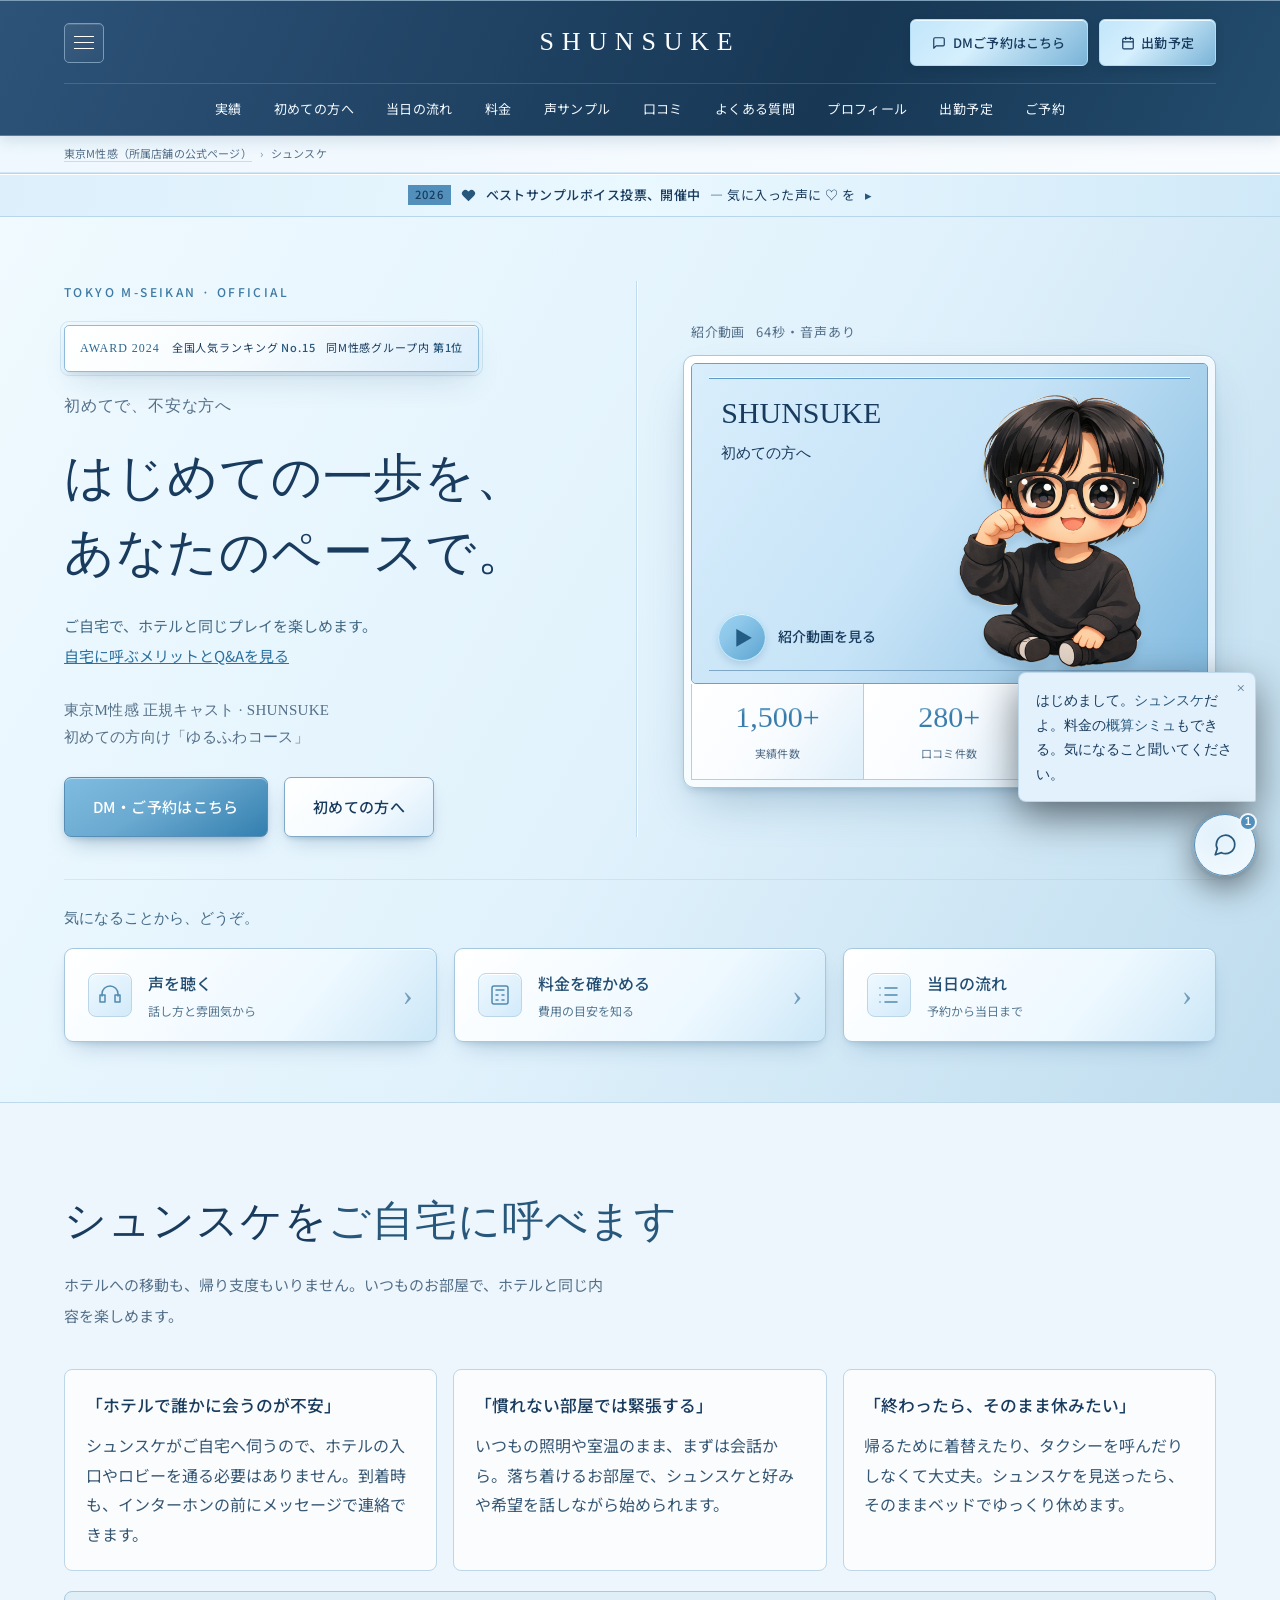
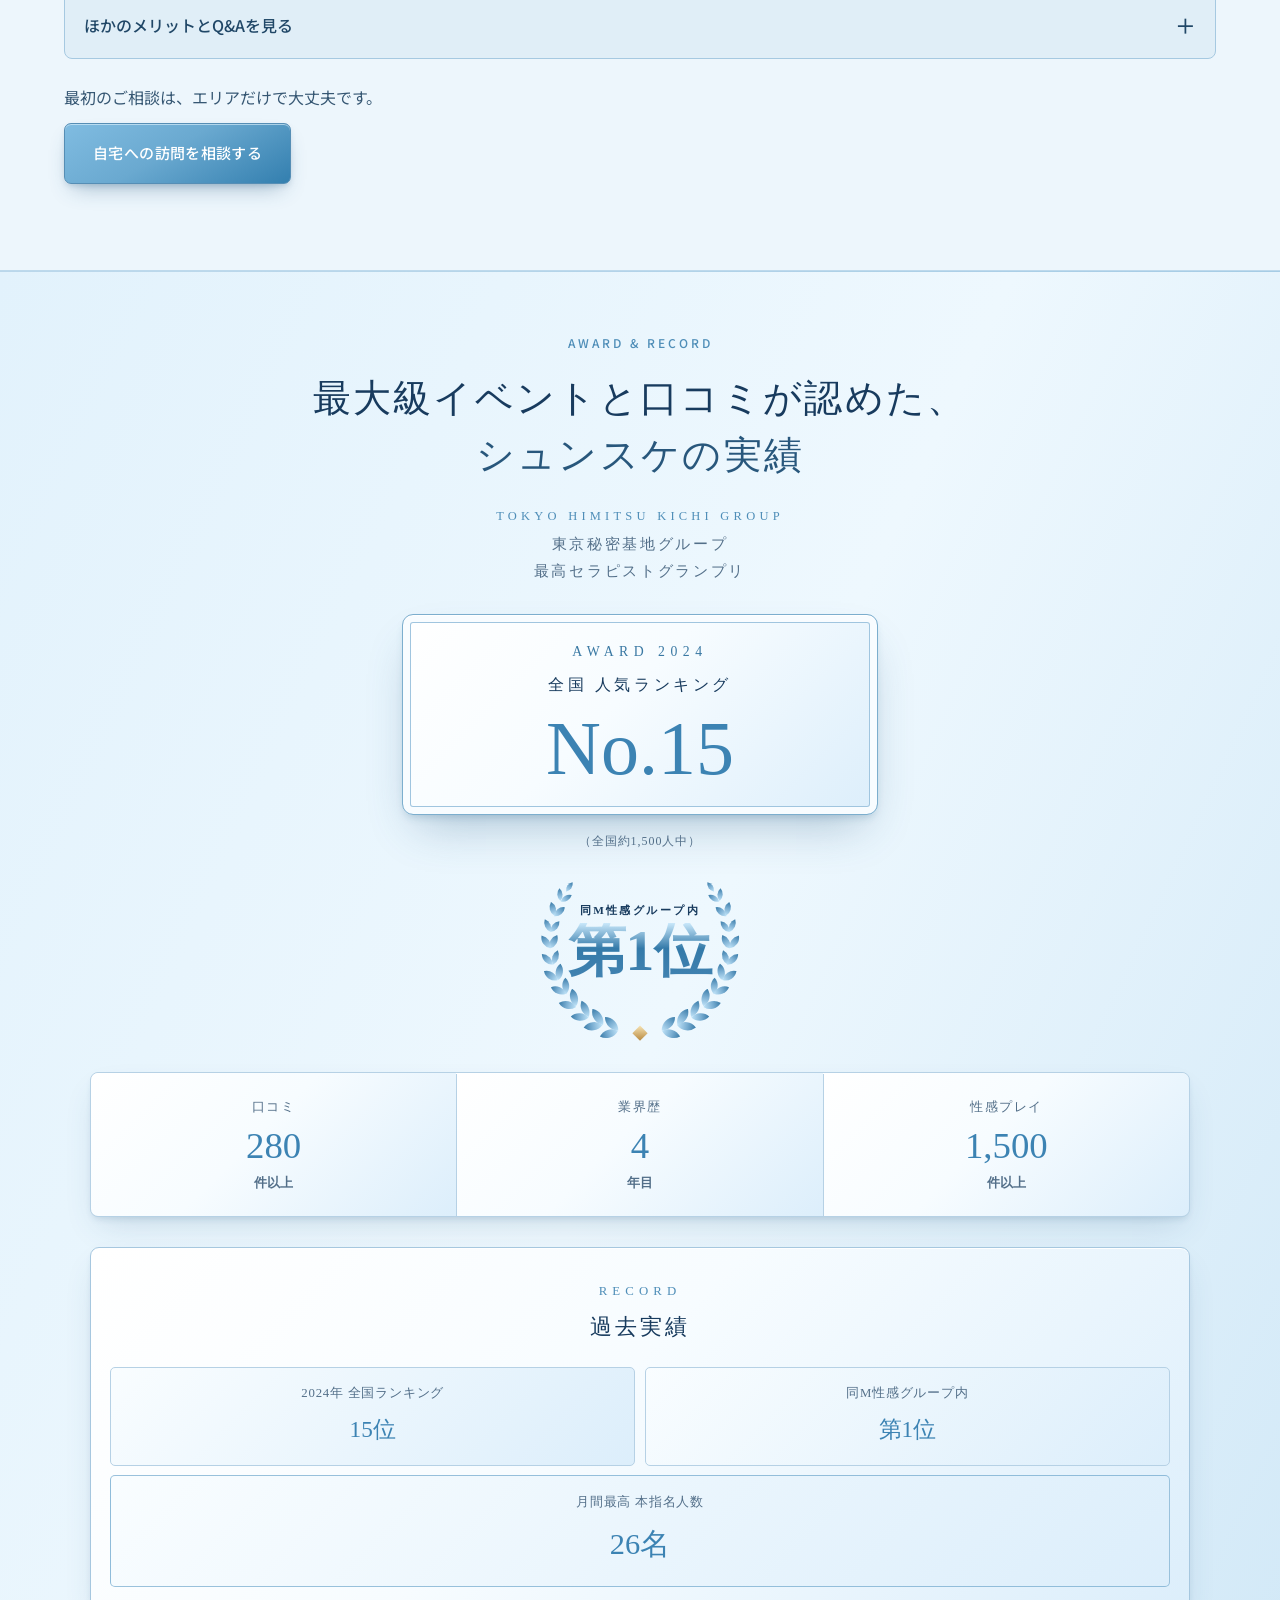
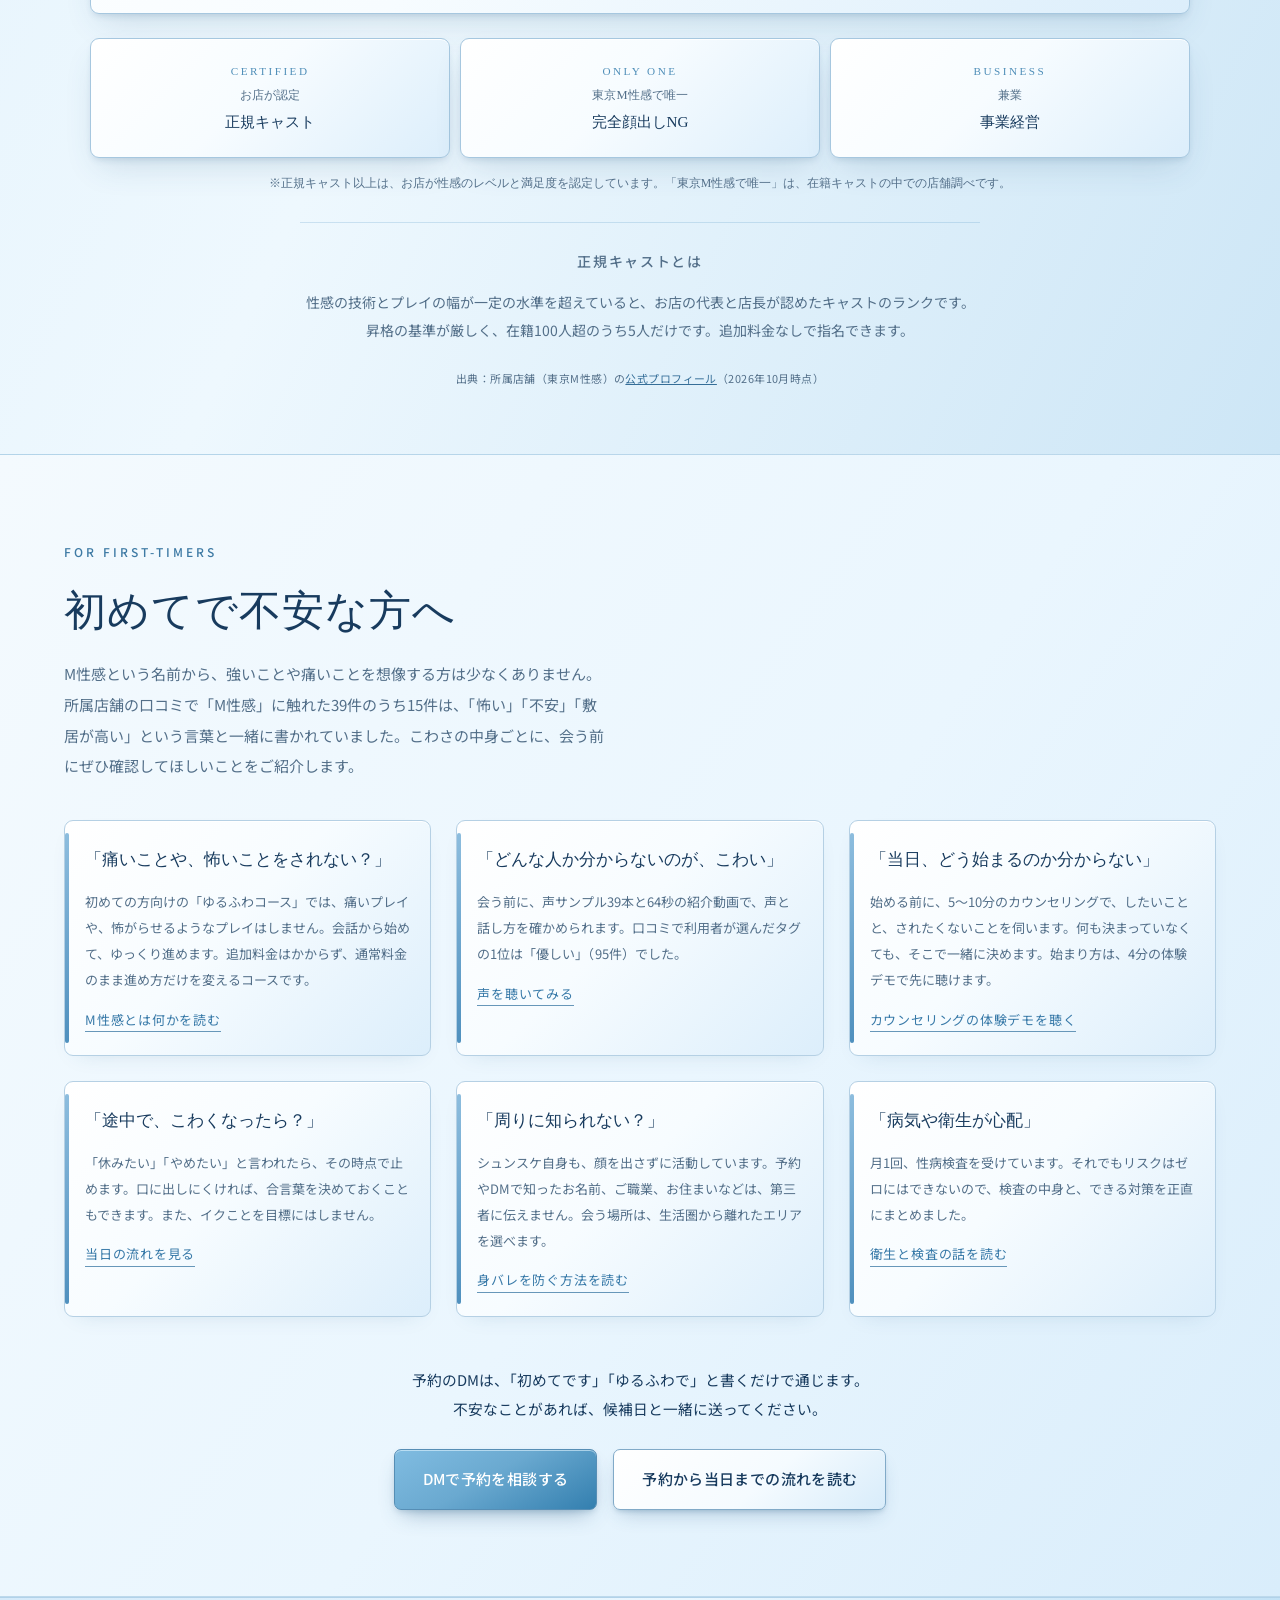
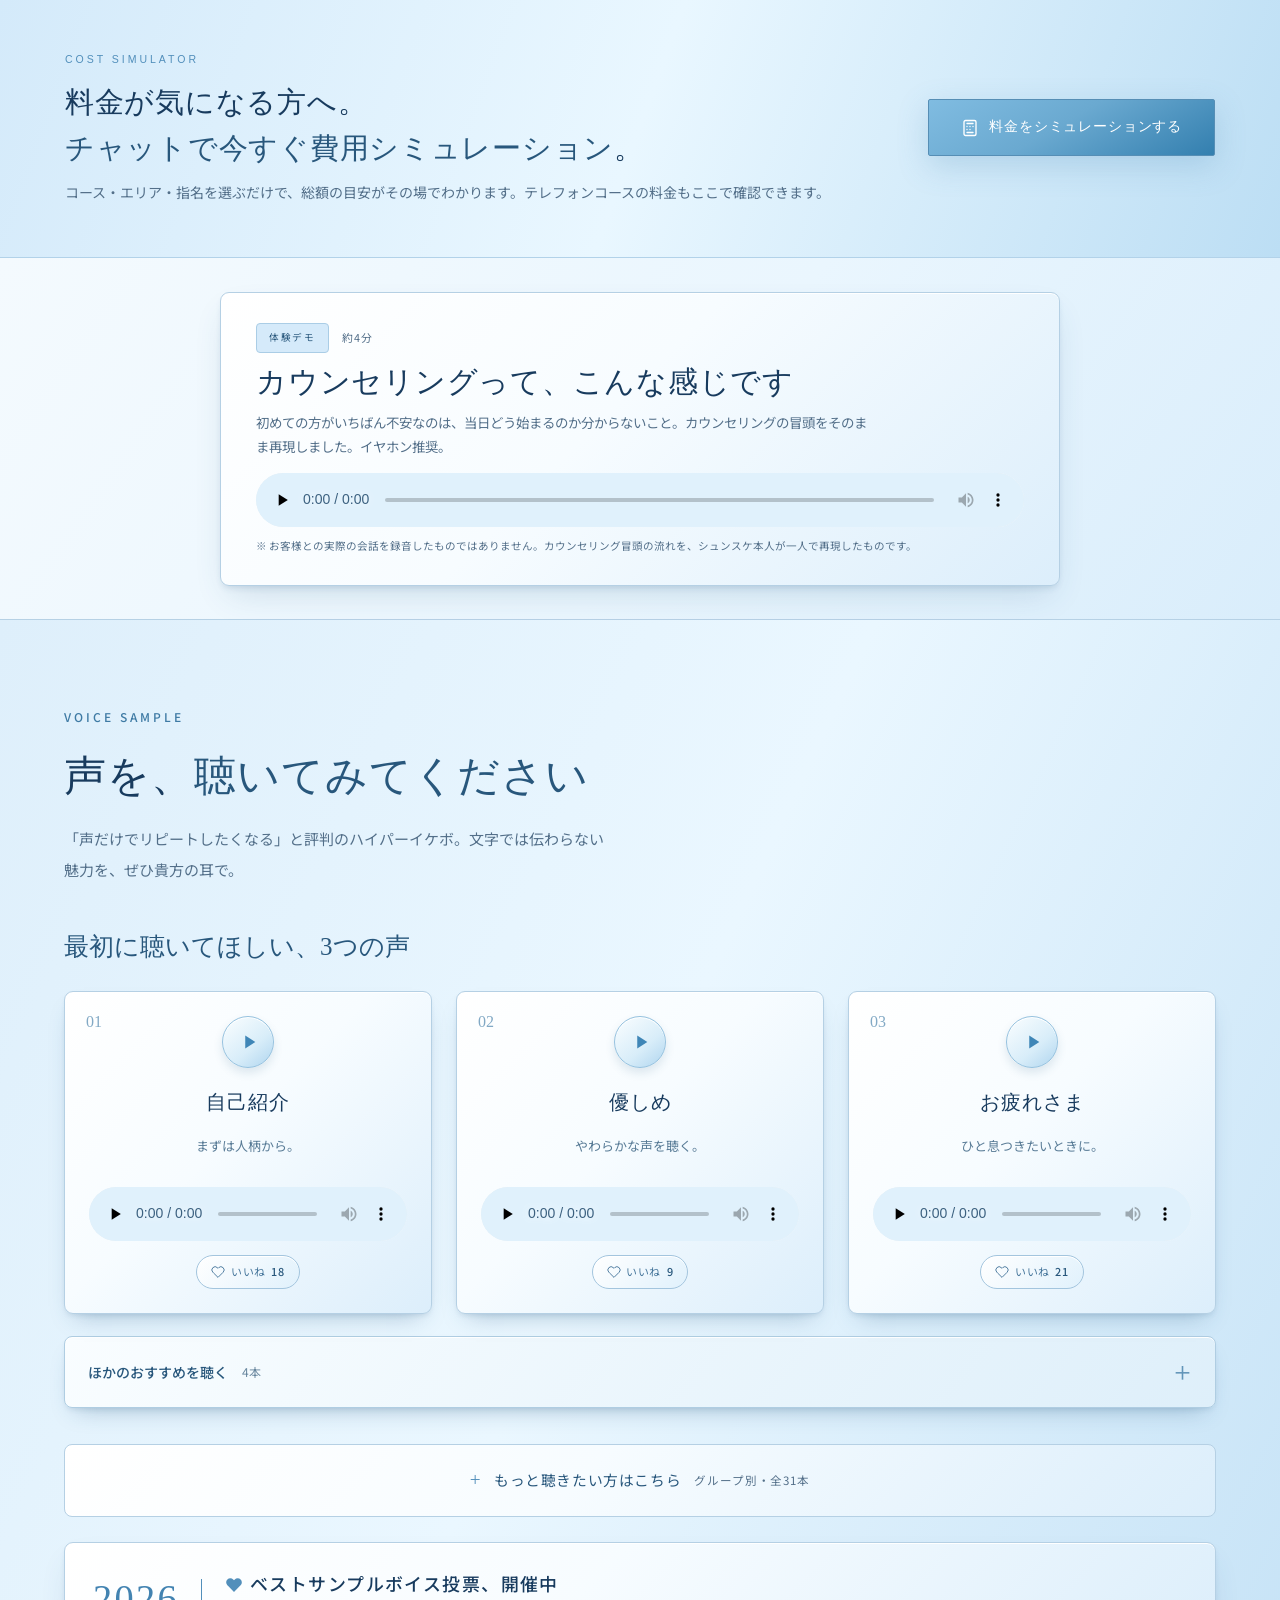
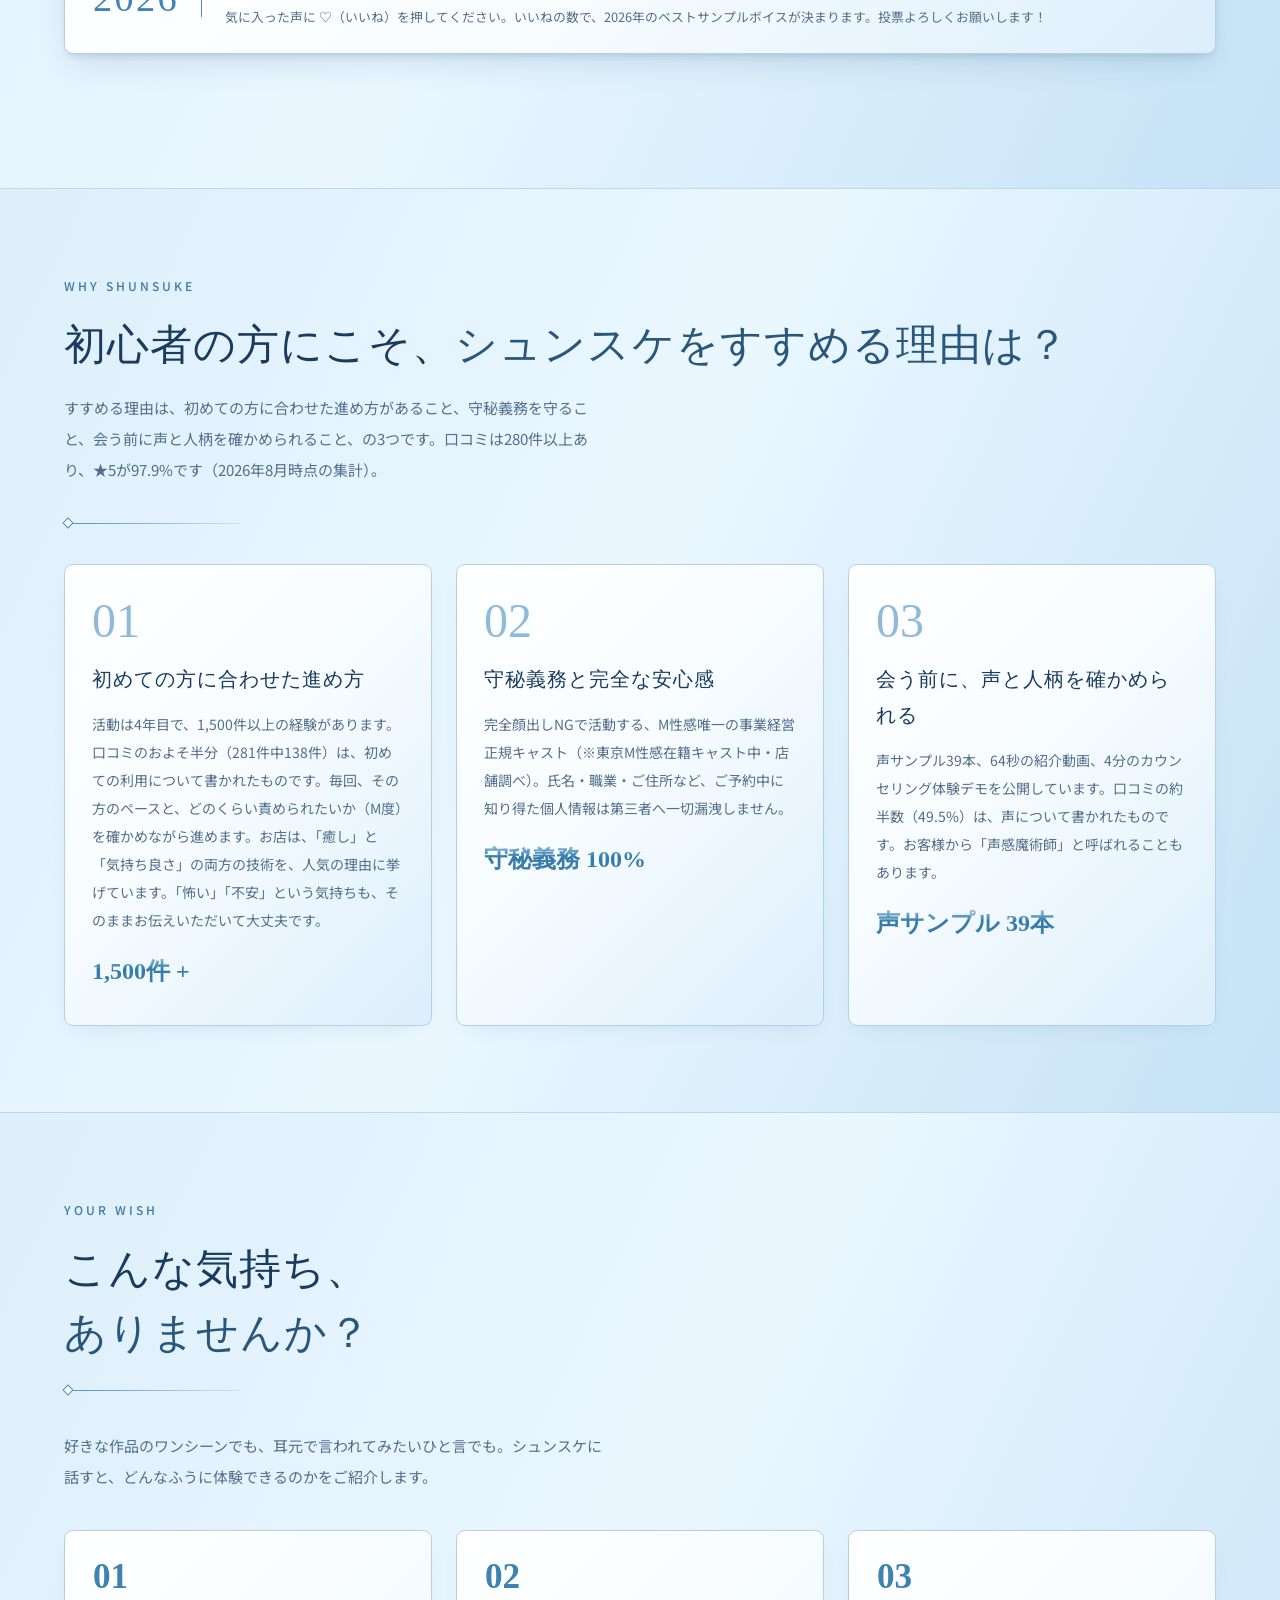
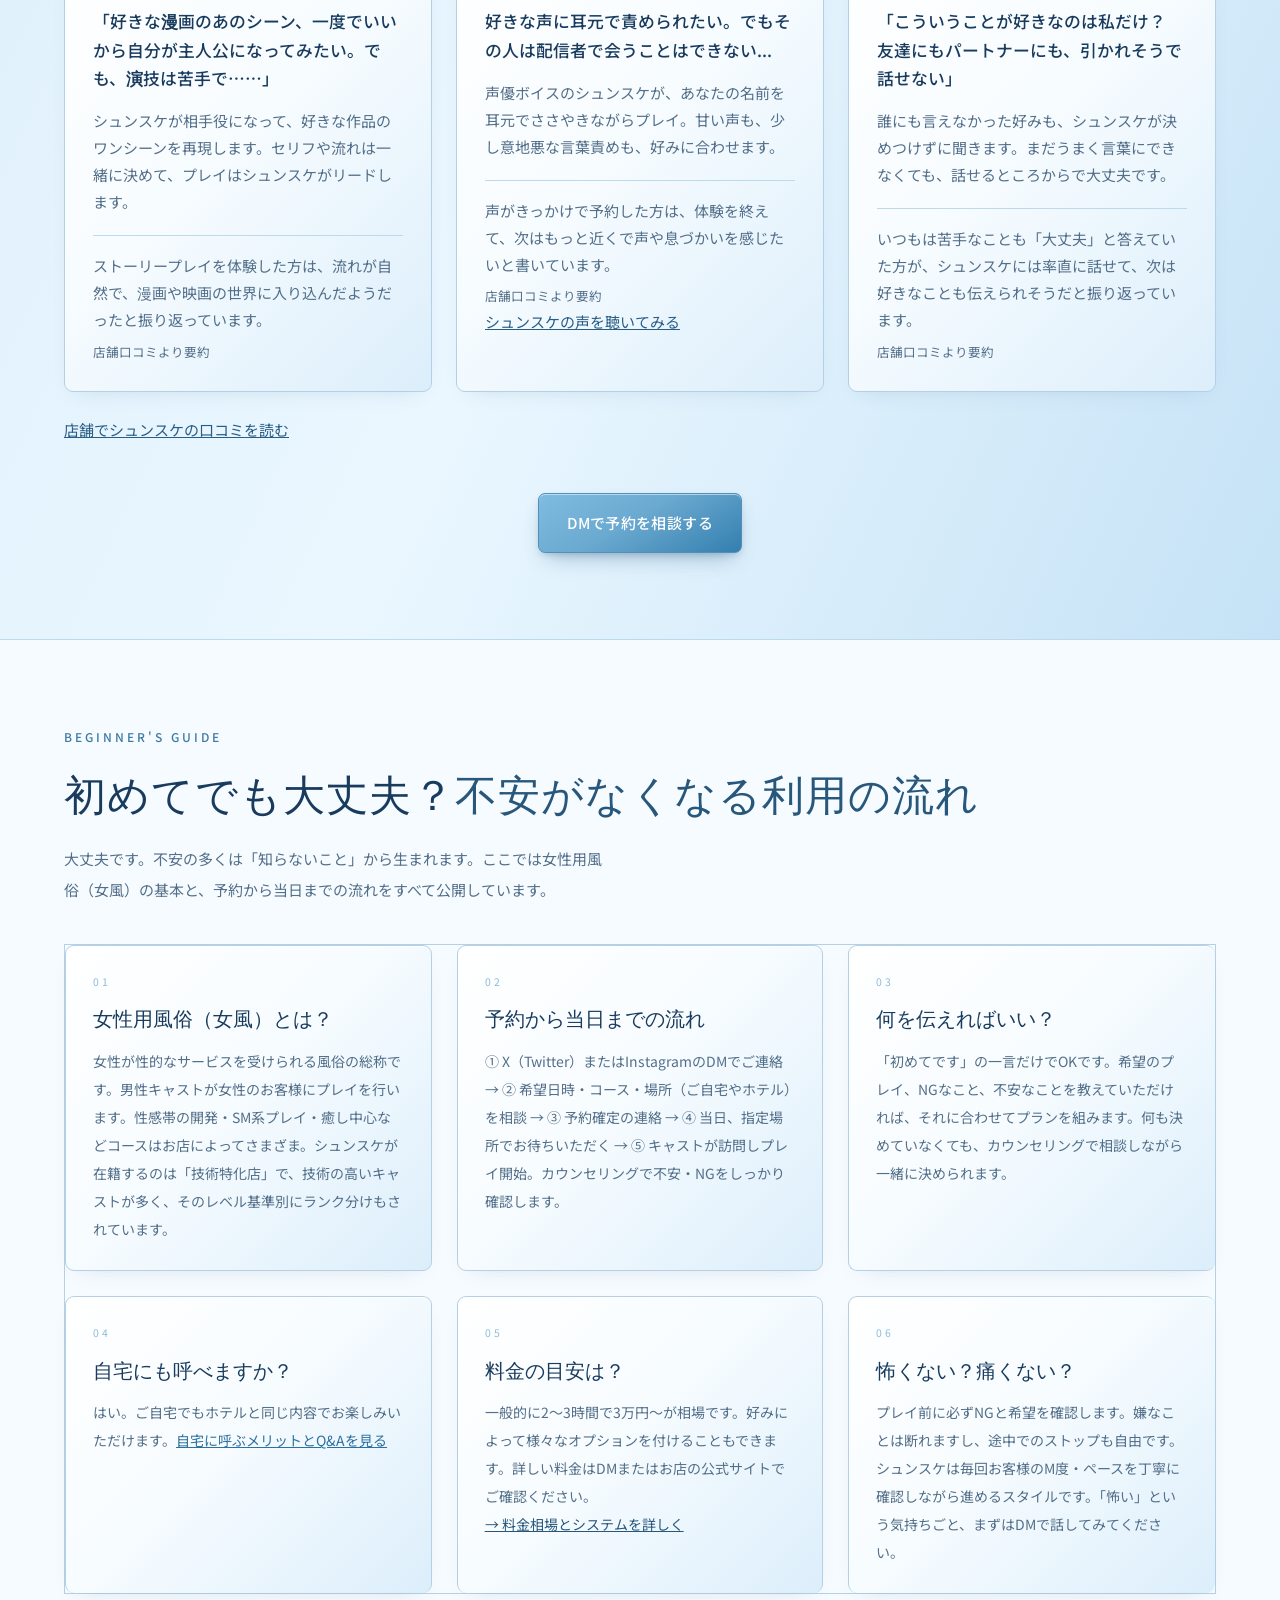
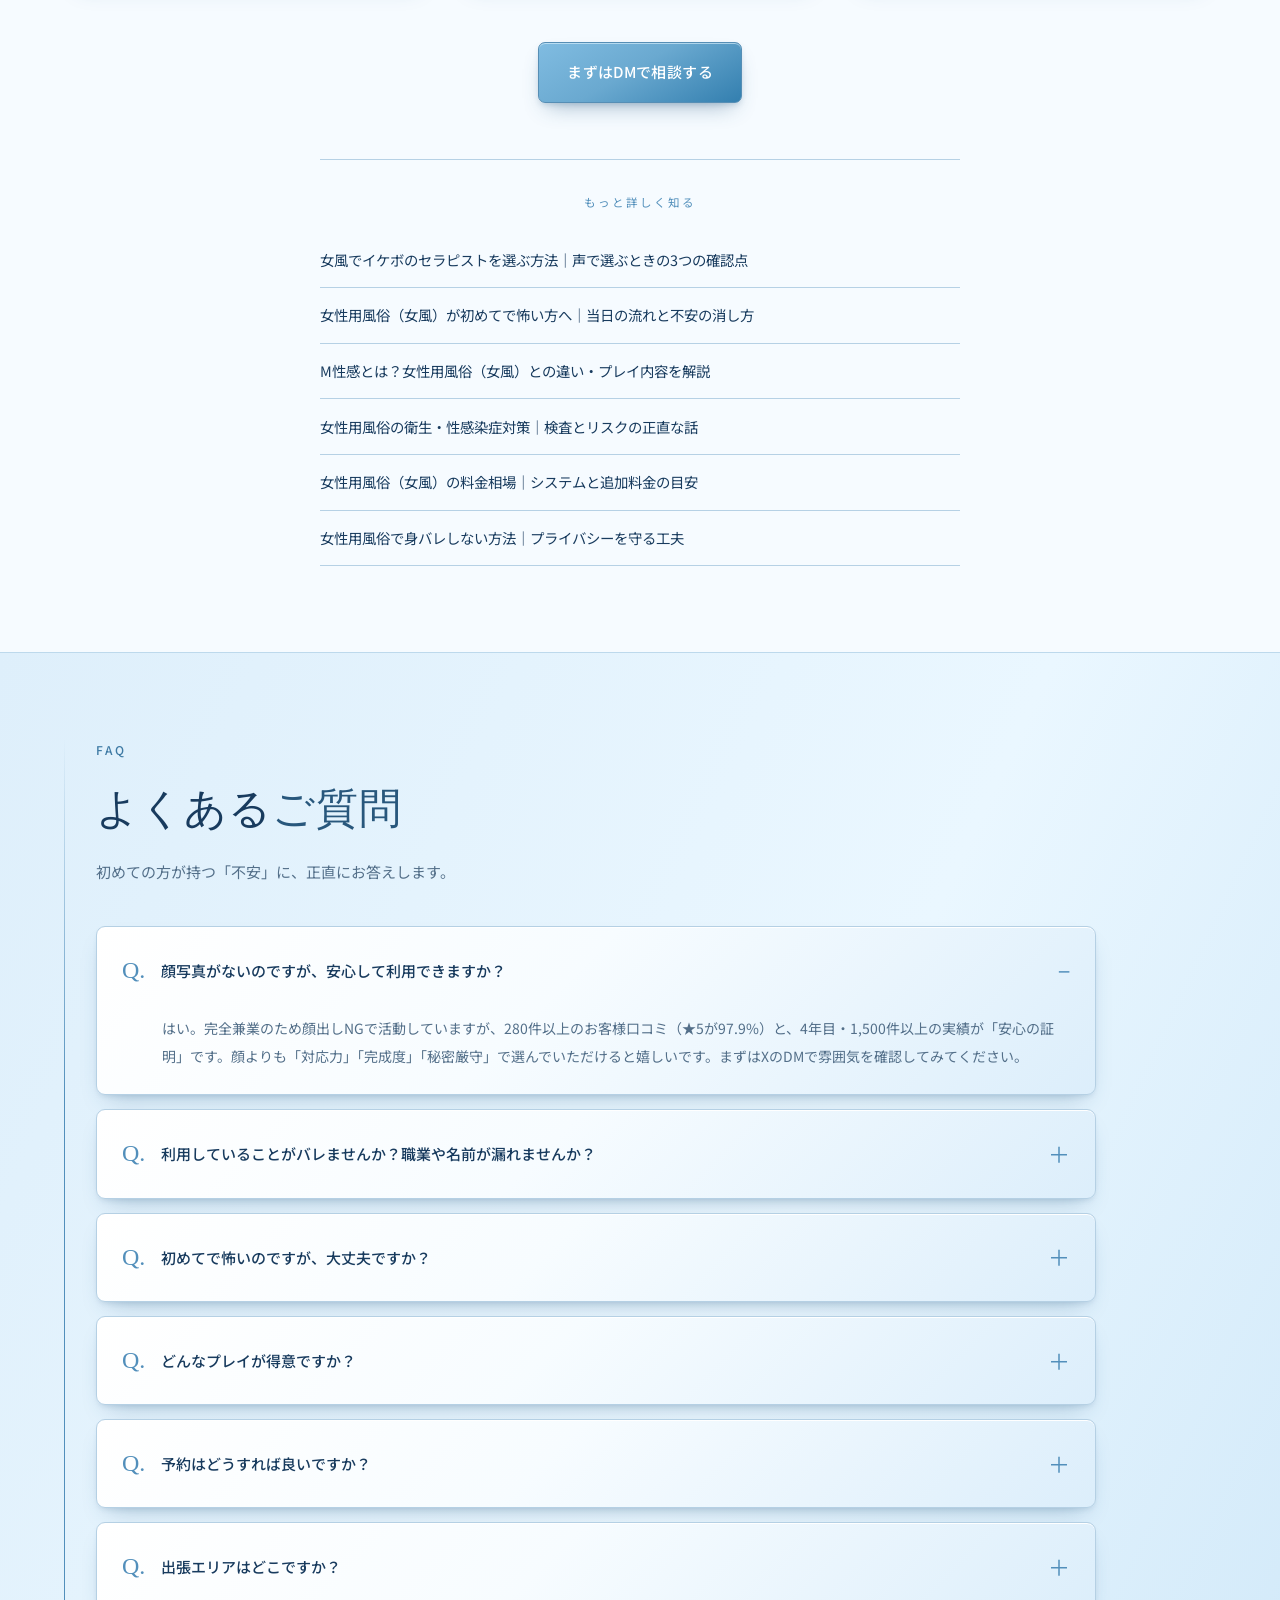
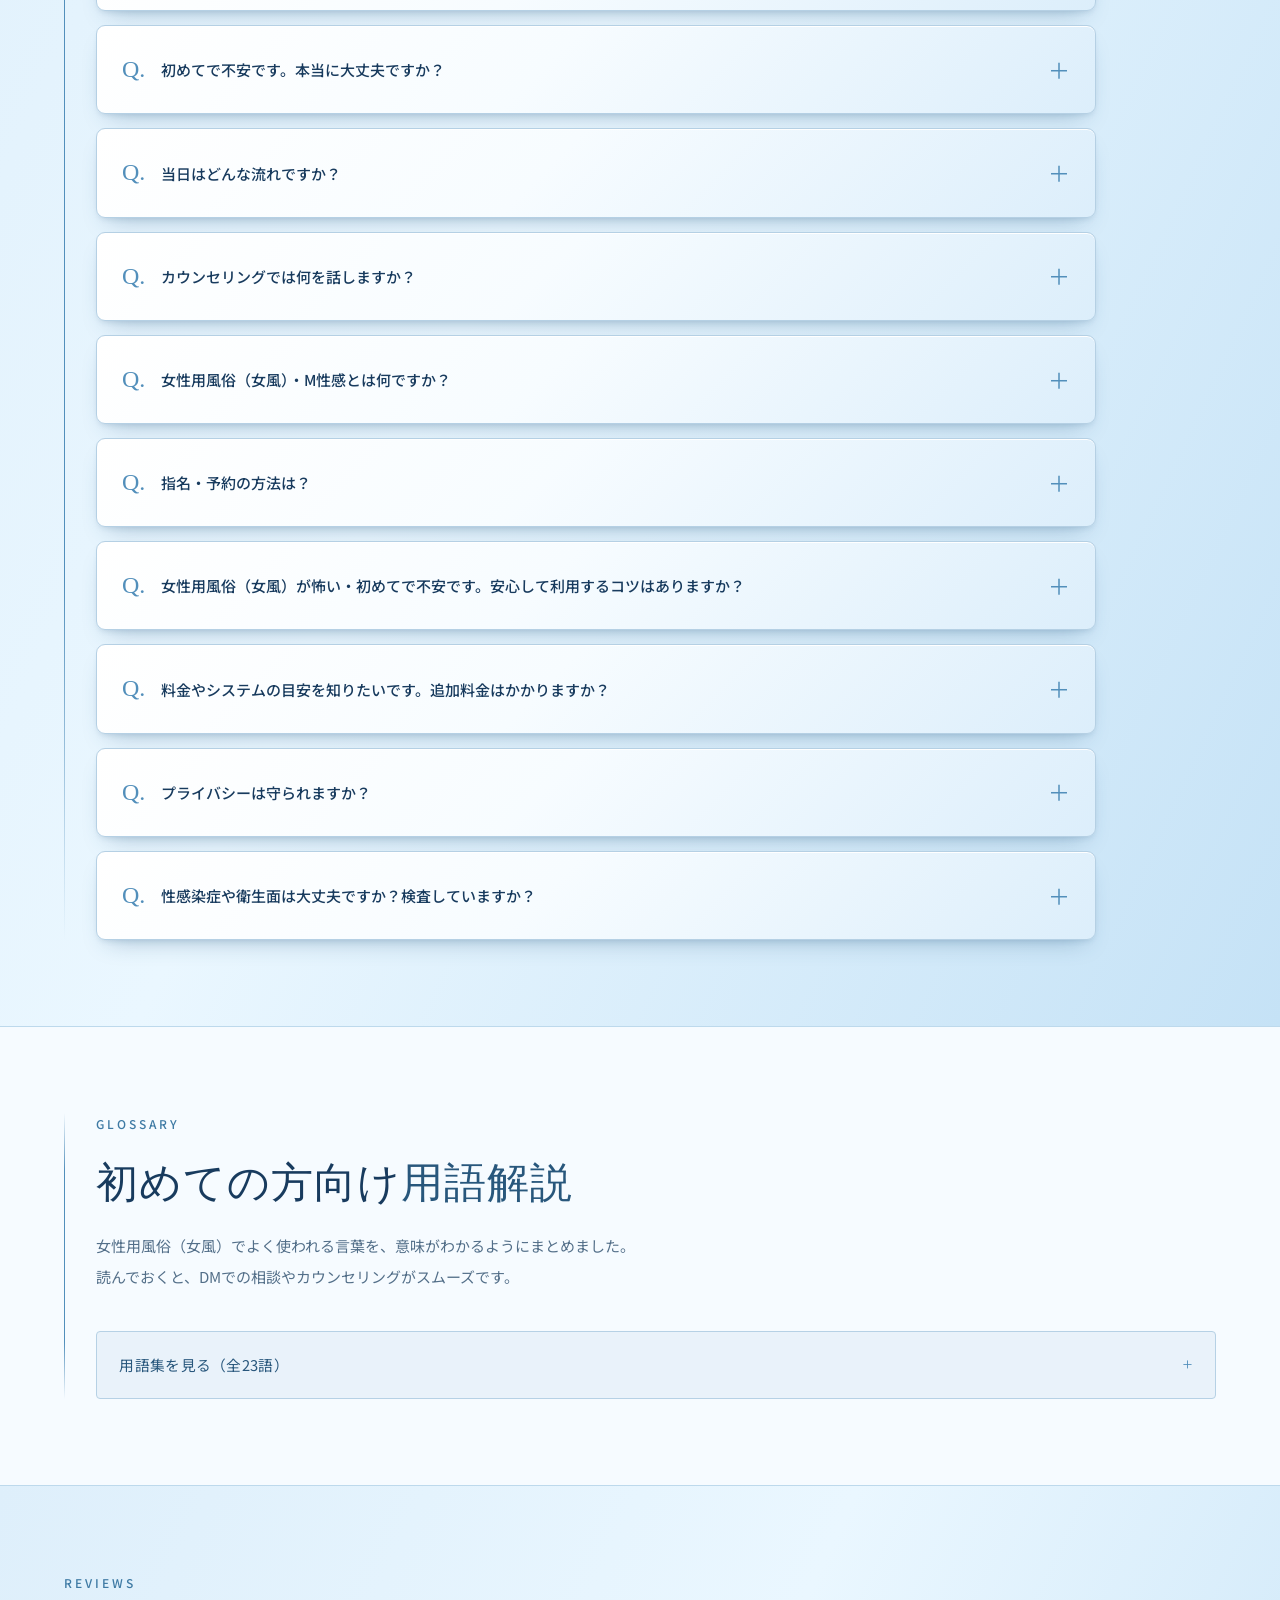
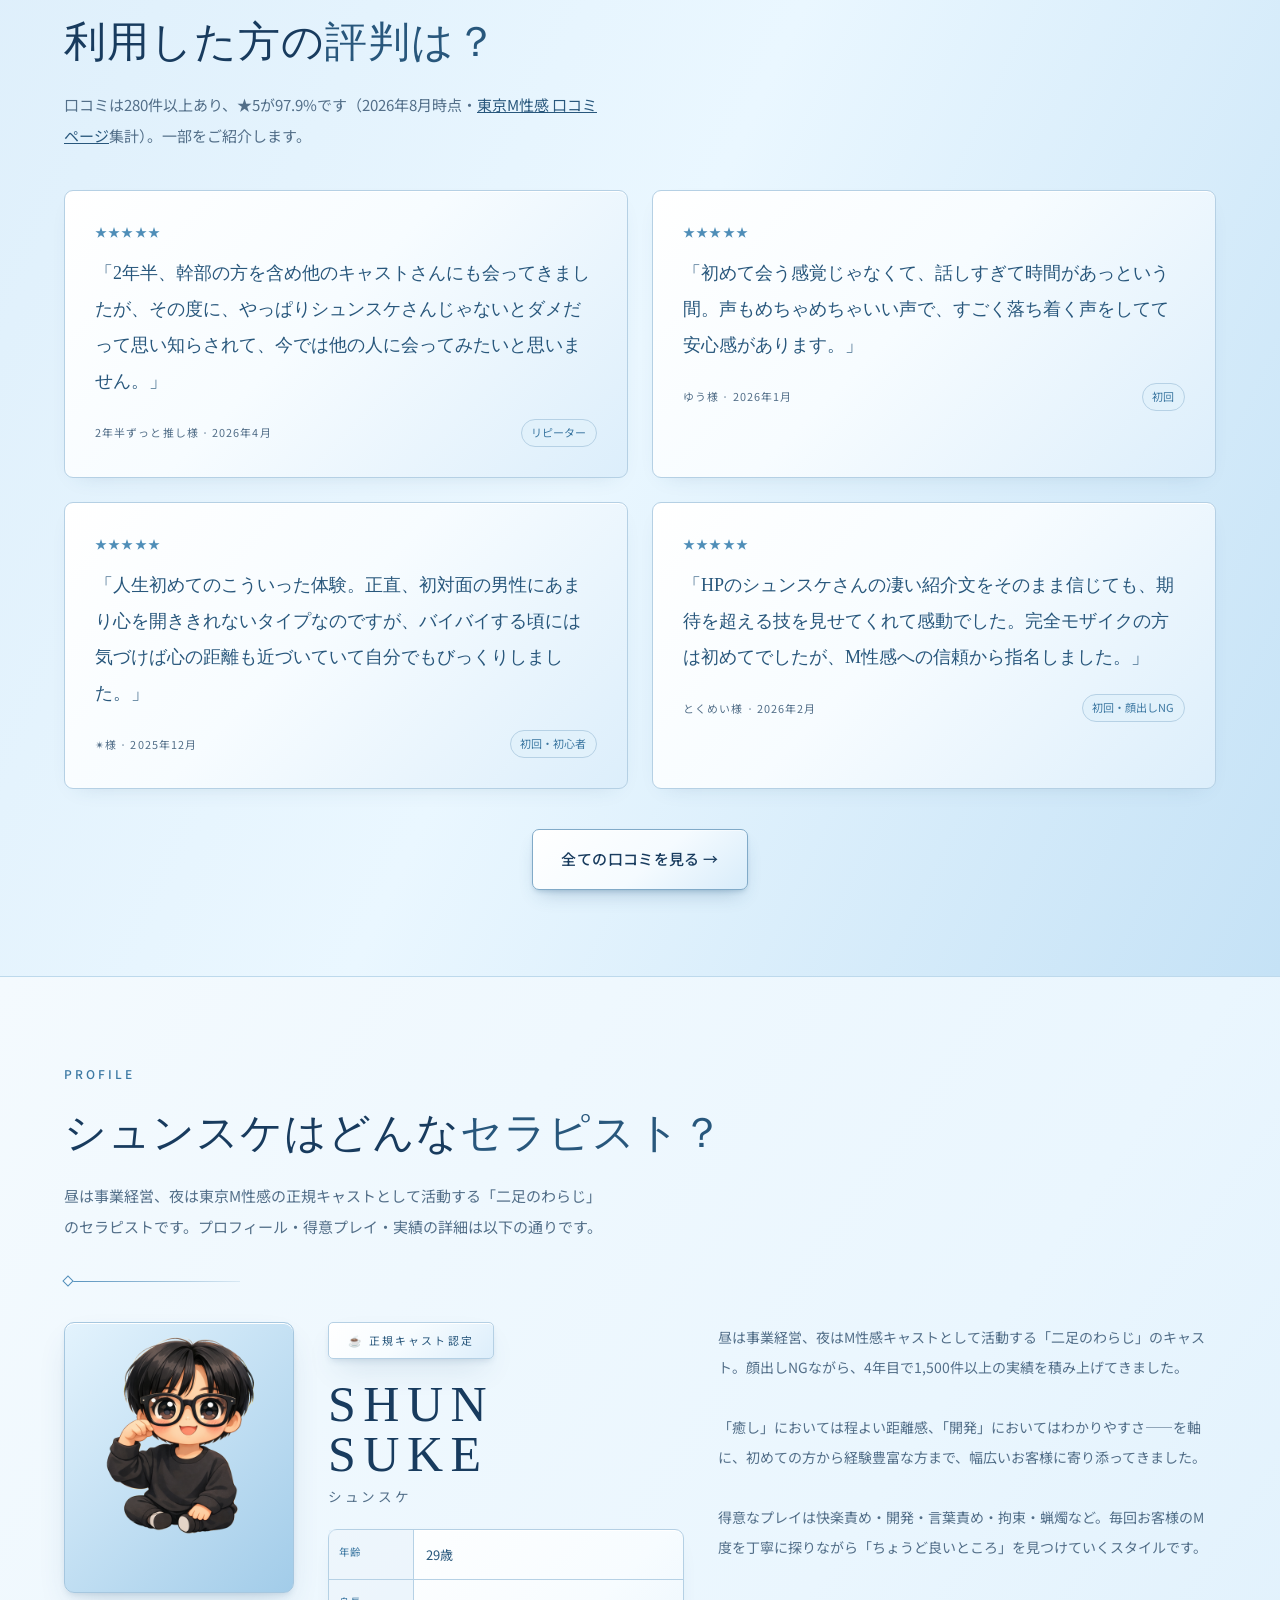
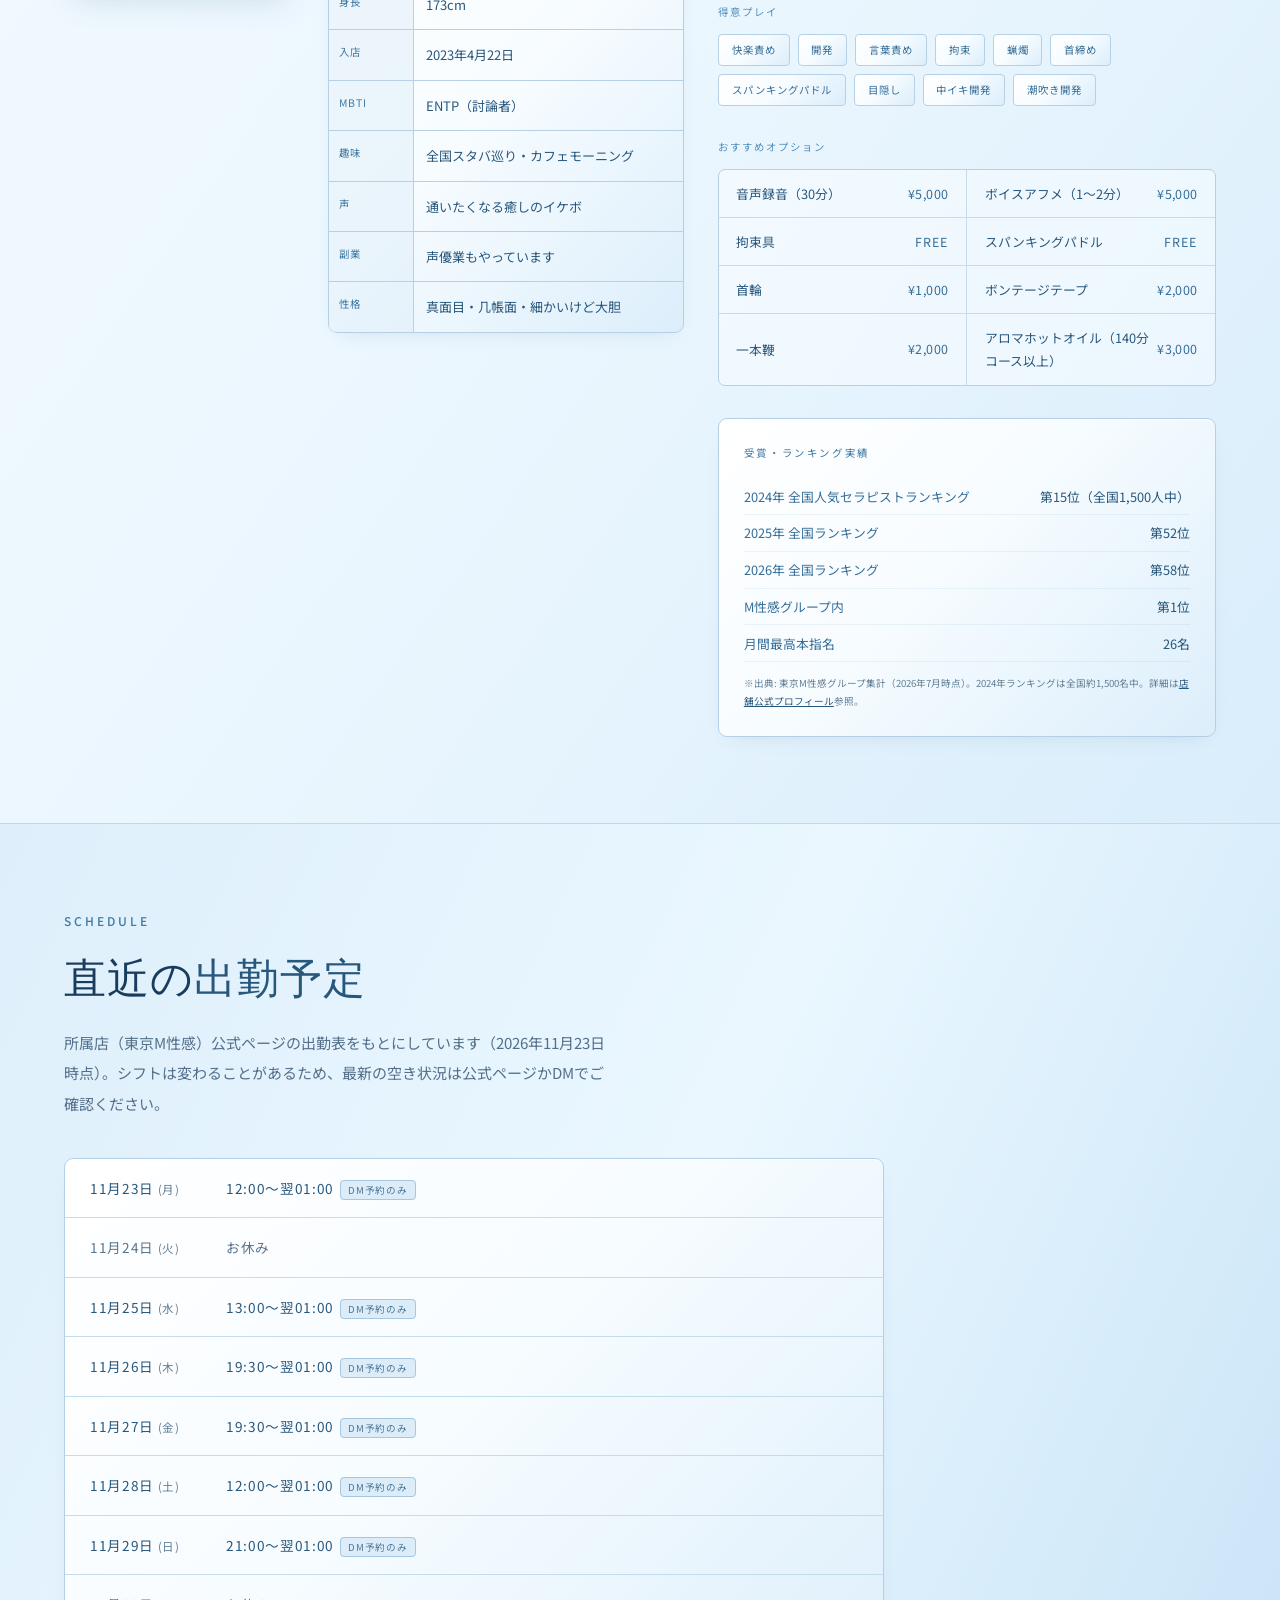
==== index.html @ 4189df45 "sync: 出勤予定・いいね集計を自動更新" ====
<!DOCTYPE html>

<html lang="ja">
<head>
<meta charset="utf-8"/>
<!-- Google tag (gtag.js) -->
<script async="" src="https://www.googletagmanager.com/gtag/js?id=G-VB93V3MKZY"></script>
<script>
    window.dataLayer = window.dataLayer || [];
    function gtag(){dataLayer.push(arguments);}
    gtag('js', new Date());
    gtag('config', 'G-VB93V3MKZY', { allow_google_signals: false, allow_ad_personalization_signals: false });
  </script>
<meta content="width=device-width, initial-scale=1.0" name="viewport"/>
<title>東京M性感が初めてで不安な方へ｜正規キャスト シュンスケ（声サンプル39本）</title>
<meta content="東京M性感に興味はあるけど、こわい。そんな初めての方へ、東京M性感の正規キャスト・シュンスケが、会う前に知っておきたいことをまとめました。痛いプレイや怖がらせるプレイをしない初心者向けの「ゆるふわコース」（追加料金なし）、途中で止められる約束、当日の流れ、声サンプル39本を公開しています。口コミ280件以上、★5が97.9%。" name="description"/>
<meta content="女風 イケボ,イケボ セラピスト,女性用風俗 声,言葉責め 声,声フェチ 女風,ボイスサンプル セラピスト,ツイキャス セラピスト,SHUNSUKE,シュンスケ,東京M性感,女性用風俗,女風,M性感,東京,守秘義務,顔出しなし,開発,正規キャスト" name="keywords"/>
<meta content="adult" name="rating"/>
<link href="https://mseikan-shunsuke.com/" rel="canonical"/>

<!-- OGP -->
<meta content="はじめての一歩を、あなたのペースで。｜シュンスケ" property="og:title"/>
<meta content="シュンスケの公式サイトです。声のサンプル、プロフィール、料金や当日の流れをまとめました。はじめての方が気になることを、ご自分のペースで確かめられます。" property="og:description"/>
<meta content="website" property="og:type"/>
<meta content="https://mseikan-shunsuke.com/" property="og:url"/>
<meta content="https://mseikan-shunsuke.com/assets/share-blue-20261107/home.jpg" property="og:image"/>
<meta content="ja_JP" property="og:locale"/>
<meta content="シュンスケ 公式サイト" property="og:site_name"/>
<meta content="シュンスケ。はじめての一歩を、あなたのペースで。群青と水色の背景に、眼鏡をかけて微笑むキャラクター。" property="og:image:alt"/>
<meta content="image/jpeg" property="og:image:type"/>
<meta content="1200" property="og:image:width"/>
<meta content="630" property="og:image:height"/>
<meta content="summary_large_image" name="twitter:card"/>
<meta content="はじめての一歩を、あなたのペースで。｜シュンスケ" name="twitter:title"/>
<meta content="シュンスケの公式サイトです。声のサンプル、プロフィール、料金や当日の流れをまとめました。はじめての方が気になることを、ご自分のペースで確かめられます。" name="twitter:description"/>
<meta content="https://mseikan-shunsuke.com/assets/share-blue-20261107/home.jpg" name="twitter:image"/>
<meta content="シュンスケ。はじめての一歩を、あなたのペースで。群青と水色の背景に、眼鏡をかけて微笑むキャラクター。" name="twitter:image:alt"/>


<style>
    /* =============================================
       TOKEN SYSTEM
       Palette: Near-black #f5fbff, Deep navy #eff7fd,
       Gold #528fbb, Pale gold #28577c, Off-white #183b5e,
       Muted grey #5a748c
       Type: Cormorant Garamond (display), Noto Serif JP (body), Noto Sans JP (utility)
       Signature: Vertical gold rule as section spine — 
       a device borrowed from Japanese binding,
       anchoring every section to a single gilt thread.
    ============================================= */

    :root {
      --black:      #f5fbff;
      --navy:       #eff7fd;
      --navy-mid:   #e2f1fb;
      --gold:       #528fbb;
      --gold-light: #28577c;
      --gold-dim:   #6797b9;
      --offwhite:   #183b5e;
      --grey:       #5a748c;
      --grey-light: #536f89;
      --border:     rgba(82,143,187,0.25);

      --font-display: 'Cormorant Garamond', 'Shippori Mincho B1', 'Noto Serif JP', serif;
      --font-body:    'Noto Serif JP', serif;
      --font-ui:      'Noto Sans JP', sans-serif;
    }

    *, *::before, *::after { box-sizing: border-box; margin: 0; padding: 0; }

    /* ページ内ジャンプは即時移動（scroll-behavior:smooth はアプリ内ブラウザ・埋め込みWebViewで
       アニメーションが止まり「押しても動かない」に見えることがある。2万px級の長いページでは即時が確実） */
    html { scroll-behavior: auto; }

    body {
      background: var(--navy);
      color: var(--offwhite);
      font-family: var(--font-body);
      font-weight: 300;
      line-height: 1.8;
      font-size: 15px;
      -webkit-font-smoothing: antialiased;
    }

    /* ─── UTILITY ─── */
    .gold      { color: var(--gold); }
    .gold-light{ color: var(--gold-light); }

    /* ─── SPINE: vertical gold rule ─── */
    .spine-section {
      position: relative;
      padding-left: 2rem;
    }
    .spine-section::before {
      content: '';
      position: absolute;
      left: 0;
      top: 0;
      bottom: 0;
      width: 1px;
      background: linear-gradient(to bottom, transparent, var(--gold) 20%, var(--gold) 80%, transparent);
    }

    /* ─── NAV ─── */
    .site-nav {
      position: fixed;
      top: 0; left: 0; right: 0;
      z-index: 100;
      display: flex;
      justify-content: space-between;
      align-items: center;
      padding: 1.2rem 5%;
      background: rgba(205,230,247, 0.92);
      backdrop-filter: blur(12px);
      border-bottom: 1px solid var(--border);
    }
    .nav-logo {
      font-family: var(--font-display);
      font-size: 1.35rem;
      letter-spacing: 0.25em;
      color: var(--gold-light);
      font-weight: 300;
      text-decoration: none;
    }
    .nav-links {
      display: flex;
      gap: 2rem;
      list-style: none;
    }
    .nav-links a {
      font-family: var(--font-ui);
      font-size: 0.72rem;
      letter-spacing: 0.12em;
      color: var(--grey-light);
      text-decoration: none;
      transition: color 0.2s;
    }
    .nav-links a:hover { color: var(--gold-light); }

    .nav-schedule-btn {
      display: inline-flex;
      align-items: center;
      gap: 0.4rem;
      font-family: var(--font-ui);
      font-size: 0.72rem;
      letter-spacing: 0.1em;
      padding: 0.6rem 1.1rem;
      background: var(--gold);
      color: var(--black);
      text-decoration: none;
      font-weight: 500;
      transition: background 0.2s, transform 0.2s;
      white-space: nowrap;
    }
    .nav-schedule-btn:hover { background: var(--gold-light); transform: translateY(-1px); }

    .nav-actions {
      display: inline-flex;
      align-items: center;
      gap: 0.7rem;
    }
    .nav-dm-btn {
      display: inline-flex;
      align-items: center;
      gap: 0.4rem;
      font-family: var(--font-ui);
      font-size: 0.72rem;
      letter-spacing: 0.1em;
      padding: 0.6rem 1.1rem;
      background: var(--gold);
      border: 1px solid var(--gold);
      color: var(--black);
      text-decoration: none;
      font-weight: 500;
      transition: background 0.2s, color 0.2s, transform 0.2s;
      white-space: nowrap;
    }
    .nav-dm-btn:hover { background: var(--gold-light); color: var(--black); transform: translateY(-1px); }

    /* ─── NAV DRAWER（左上メニュー・モバイルで表示） ─── */
    .nav-menu-btn {
      display: none;
      flex-direction: column;
      justify-content: center;
      align-items: stretch;
      gap: 5px;
      width: 40px;
      height: 40px;
      padding: 11px 9px;
      background: none;
      border: 1px solid var(--border);
      cursor: pointer;
      flex-shrink: 0;
    }
    .nav-menu-btn span {
      display: block;
      height: 1px;
      background: var(--gold-light);
      transition: transform 0.25s, opacity 0.25s;
    }
    .nav-menu-btn[aria-expanded="true"] span:nth-child(1) { transform: translateY(6px) rotate(45deg); }
    .nav-menu-btn[aria-expanded="true"] span:nth-child(2) { opacity: 0; }
    .nav-menu-btn[aria-expanded="true"] span:nth-child(3) { transform: translateY(-6px) rotate(-45deg); }
    .nav-overlay {
      position: fixed;
      inset: 0;
      background: rgba(0,0,0,0.55);
      opacity: 0;
      pointer-events: none;
      transition: opacity 0.25s;
      z-index: 140;
    }
    .nav-overlay.open { opacity: 1; pointer-events: auto; }
    .nav-drawer {
      position: fixed;
      top: 0; left: 0; bottom: 0;
      width: min(78vw, 300px);
      background: var(--navy-mid);
      border-right: 1px solid var(--border);
      z-index: 150;
      transform: translateX(-102%);
      visibility: hidden;
      transition: transform 0.28s ease, visibility 0.28s;
      display: flex;
      flex-direction: column;
      padding: 1.1rem 1.5rem 1.5rem;
      overflow-y: auto;
    }
    .nav-drawer.open { transform: translateX(0); visibility: visible; }
    .nav-drawer-head {
      display: flex;
      justify-content: space-between;
      align-items: center;
      padding-bottom: 0.9rem;
      border-bottom: 1px solid var(--border);
    }
    .nav-drawer-title {
      font-family: var(--font-ui);
      font-size: 0.65rem;
      letter-spacing: 0.4em;
      color: var(--gold);
      text-transform: uppercase;
    }
    .nav-drawer-close {
      background: none;
      border: none;
      color: var(--grey-light);
      font-size: 1.4rem;
      line-height: 1;
      padding: 0.3rem 0.4rem;
      cursor: pointer;
    }
    .nav-drawer-links {
      list-style: none;
      margin: 0.4rem 0 1.2rem;
      padding: 0;
    }
    .nav-drawer-links a {
      display: block;
      padding: 0.85rem 0.2rem;
      font-family: var(--font-ui);
      font-size: 0.82rem;
      letter-spacing: 0.14em;
      color: var(--offwhite);
      text-decoration: none;
      border-bottom: 1px solid rgba(82,143,187,0.12);
    }
    .nav-drawer-links a:active { color: var(--gold-light); }
    .nav-drawer-cta {
      margin-top: auto;
      display: flex;
      flex-direction: column;
      gap: 0.6rem;
    }
    .nav-drawer-dm {
      display: block;
      text-align: center;
      font-family: var(--font-ui);
      font-size: 0.78rem;
      letter-spacing: 0.1em;
      padding: 0.85rem 1rem;
      background: var(--gold);
      color: var(--black);
      text-decoration: none;
      font-weight: 500;
    }
    .nav-drawer-official {
      display: block;
      text-align: center;
      font-family: var(--font-ui);
      font-size: 0.72rem;
      letter-spacing: 0.08em;
      padding: 0.75rem 1rem;
      border: 1px solid var(--border);
      color: var(--grey-light);
      text-decoration: none;
    }
    body.drawer-open { overflow: hidden; }
    /* 〜1260pxはテキストリンク8本が折り返す（実測: 1181で折返し・1280で収まる）ため、ハンバーガーへ切り替え。
       1261〜1460pxは間隔を詰めて8本を1行に収める */
    @media (max-width: 1260px) {
      .site-nav .nav-links { display: none; }
      .nav-menu-btn { display: flex; }
    }
    @media (min-width: 1261px) and (max-width: 1460px) {
      .nav-links { gap: 1.1rem; }
      .nav-links a { letter-spacing: 0.08em; }
    }
    @media (max-width: 768px) {
      /* モバイルは外部スケジュールボタンも畳む（同じ導線はメニュー内CTAと出勤予定セクションにある） */
      .site-nav .nav-schedule-btn { display: none; }
    }

    /* ─── VOICE LIKE（声サンプルのいいね） ───
       注: <button> を flex コンテナにすると Chromium系で内在幅の計算が崩れる
       （文字がボタン外へはみ出す）ため、inline-block＋インライン配置で組む */
    .voice-like-btn {
      display: inline-block;
      background: none;
      border: 1px solid var(--border);
      color: var(--grey-light);
      font-family: var(--font-ui);
      font-size: 0.68rem;
      letter-spacing: 0.06em;
      line-height: 1;
      padding: 0.5rem 0.7rem;
      cursor: pointer;
      transition: color 0.2s, border-color 0.2s, background 0.2s;
      white-space: nowrap;
      min-width: 7.4em; /* 環境によりカード内で内在幅が潰れるため明示（実測: 中身は約6.9em） */
      text-align: center;
    }
    .voice-like-btn svg { width: 14px; height: 14px; vertical-align: -3px; margin-right: 0.35rem; }
    .vlb-count { margin-left: 0.35rem; color: var(--gold-light); font-weight: 500; }
    .vlb-count:empty { display: none; }
    .voice-like-btn .vlb-heart { fill: none; stroke: currentColor; stroke-width: 1.6; }
    .voice-like-btn.liked {
      color: var(--gold-light);
      border-color: var(--gold);
      background: rgba(82,143,187,0.12);
    }
    .voice-like-btn.liked .vlb-heart { fill: var(--gold); stroke: var(--gold); }
    .voice-card .voice-like-btn { margin-top: 0.9rem; }

    /* ─── TOP AWARD RIBBON（ページ最上部の投票告知帯・タップで#voice-awardへ） ─── */
    .top-award-ribbon {
      position: absolute;
      top: 81px; /* 固定ナビの実測高（デスクトップ）。ヒーローの上余白128px内に収まる（帯の高さは約42px） */
      left: 0; right: 0;
      z-index: 90;
      display: flex;
      justify-content: center;
      align-items: center;
      gap: 0.6rem;
      padding: 0.72rem 4%;
      overflow: hidden;
      background: linear-gradient(90deg, rgba(82,143,187,0.42), rgba(82,143,187,0.18) 50%, rgba(82,143,187,0.42));
      border-top: 1px solid rgba(82,143,187,0.45);
      border-bottom: 1px solid var(--gold);
      box-shadow: 0 8px 28px rgba(82,143,187,0.16);
      font-family: var(--font-ui);
      font-size: 0.86rem;
      line-height: 1.4;
      letter-spacing: 0.1em;
      color: var(--offwhite);
      text-decoration: none;
      white-space: nowrap;
    }
    .top-award-ribbon::after { /* ゆっくり流れる光沢 */
      content: "";
      position: absolute;
      top: 0; bottom: 0;
      left: -40%;
      width: 40%;
      background: linear-gradient(100deg, transparent 0%, rgba(232,213,160,0.28) 50%, transparent 100%);
      pointer-events: none;
      animation: tarSheen 5.5s linear infinite;
    }
    @keyframes tarSheen { 0% { transform: translateX(0); } 100% { transform: translateX(350%); } }
    .top-award-ribbon:hover .tar-main { text-decoration: underline; text-underline-offset: 3px; }
    .tar-year {
      font-weight: 500;
      background: var(--gold);
      color: var(--black);
      padding: 0.12rem 0.45rem;
      font-size: 0.7rem;
      letter-spacing: 0.12em;
    }
    .tar-heart { display: inline-flex; color: var(--gold-light); animation: tarPulse 1.6s ease-in-out infinite; }
    .tar-heart svg { width: 15px; height: 15px; display: block; }
    @keyframes tarPulse { 0%, 100% { transform: scale(1); } 50% { transform: scale(1.22); } }
    .tar-main { font-weight: 500; }
    .tar-sub { color: var(--gold-light); }
    .tar-arrow { color: var(--gold-light); }
    #voice-award { scroll-margin-top: 90px; }
    @media (max-width: 768px) {
      .top-award-ribbon { top: 73px; font-size: 0.76rem; letter-spacing: 0.06em; gap: 0.45rem; padding: 0.62rem 3%; }
      .tar-sub { display: none; } /* 375pxで1行に収めるため補足文は畳む */
      .tar-heart svg { width: 13px; height: 13px; }
    }
    @media (prefers-reduced-motion: reduce) {
      .top-award-ribbon::after, .tar-heart { animation: none; }
    }

    /* ─── VOICE AWARD（2026 ベストサンプルボイス投票の告知帯） ─── */
    .voice-award {
      display: flex;
      align-items: center;
      gap: 1.4rem;
      position: relative;
      border: 1px solid var(--gold);
      background:
        radial-gradient(ellipse 70% 130% at 10% 50%, rgba(82,143,187,0.26) 0%, transparent 60%),
        linear-gradient(180deg, rgba(82,143,187,0.12), rgba(82,143,187,0.05));
      padding: 1.35rem 1.6rem;
      margin-bottom: 3rem;
      animation: vaGlow 3.4s ease-in-out infinite;
    }
    @keyframes vaGlow {
      0%, 100% { box-shadow: 0 0 0 1px rgba(82,143,187,0.12), 0 0 26px rgba(82,143,187,0.14); }
      50%      { box-shadow: 0 0 0 1px rgba(82,143,187,0.38), 0 0 48px rgba(82,143,187,0.32); }
    }
    .voice-award-badge {
      font-family: var(--font-display);
      font-weight: 400;
      font-size: 2.4rem;
      color: var(--gold-light);
      letter-spacing: 0.06em;
      line-height: 1;
      padding-right: 1.4rem;
      border-right: 1px solid var(--gold);
      white-space: nowrap;
    }
    .voice-award-heart {
      display: inline-flex;
      vertical-align: -3px;
      margin-right: 0.45rem;
      color: var(--gold-light);
      animation: tarPulse 1.6s ease-in-out infinite;
    }
    .voice-award-heart svg { width: 18px; height: 18px; display: block; }
    .voice-award-title {
      display: block;
      font-family: var(--font-ui);
      font-size: 1.12rem;
      color: var(--offwhite);
      letter-spacing: 0.08em;
      font-weight: 500;
      margin-bottom: 0.35rem;
    }
    .voice-award-desc {
      display: block;
      font-family: var(--font-ui);
      font-size: 0.8rem;
      color: #486b86;
      line-height: 1.9;
    }
    @media (max-width: 600px) {
      .voice-award { flex-direction: column; align-items: flex-start; gap: 0.7rem; padding: 1.1rem 1.15rem; margin-bottom: 2.2rem; }
      .voice-award-badge { border-right: none; padding-right: 0; font-size: 2rem; }
      .voice-award-title { font-size: 0.94rem; letter-spacing: 0.05em; } /* 375pxで題名を1行に収める */
      .voice-award-heart svg { width: 16px; height: 16px; }
    }
    @media (prefers-reduced-motion: reduce) {
      .voice-award, .voice-award-heart { animation: none; }
    }

    /* ─── SHIFT（出勤予定） ─── */
    #shift { scroll-margin-top: 70px; }
    .shift-board {
      max-width: 620px;
      border: 1px solid var(--border);
      background: rgba(205,230,247,0.5);
    }
    .shift-row {
      display: grid;
      grid-template-columns: 8.5em 1fr;
      align-items: center;
      padding: 0.8rem 1.2rem;
      border-bottom: 1px solid rgba(82,143,187,0.12);
      font-family: var(--font-ui);
      font-size: 0.85rem;
    }
    .shift-row:last-child { border-bottom: none; }
    .shift-date { color: var(--offwhite); letter-spacing: 0.05em; }
    .shift-dow { font-size: 0.72rem; color: var(--grey-light); margin-left: 0.3em; }
    .shift-time { color: var(--gold-light); letter-spacing: 0.05em; }
    .shift-tag {
      font-size: 0.6rem;
      letter-spacing: 0.08em;
      color: var(--grey-light);
      border: 1px solid rgba(82,143,187,0.2);
      padding: 0.12rem 0.45rem;
      margin-left: 0.6em;
      white-space: nowrap;
    }
    .shift-row.is-off .shift-date { color: var(--grey); }
    .shift-row.is-off .shift-time { color: var(--grey); }
    .shift-note {
      font-family: var(--font-ui);
      font-size: 0.78rem;
      color: var(--grey-light);
      line-height: 1.9;
      margin-top: 1.2rem;
      max-width: 620px;
    }
    .shift-actions {
      display: flex;
      flex-wrap: wrap;
      gap: 0.8rem;
      margin-top: 1.6rem;
    }
    @media (max-width: 768px) {
      .shift-row { padding: 0.7rem 0.9rem; font-size: 0.8rem; grid-template-columns: 7.2em 1fr; }
      .shift-tag { display: inline-block; margin-left: 0.4em; }
    }

    /* ─── HERO ─── */
    #hero {
      min-height: 100vh;
      display: flex;
      align-items: center;
      justify-content: center;
      position: relative;
      overflow: hidden;
      padding: 8rem 5% 5rem;
    }
    .hero-bg {
      position: absolute;
      inset: 0;
      background:
        radial-gradient(ellipse 60% 80% at 70% 50%, rgba(82,143,187,0.07) 0%, transparent 65%),
        radial-gradient(ellipse 40% 60% at 30% 30%, rgba(82,143,187,0.04) 0%, transparent 60%),
        var(--black);
    }
    .hero-grid {
      display: grid;
      grid-template-columns: 1fr 1fr;
      gap: 4rem;
      max-width: 1100px;
      width: 100%;
      position: relative;
      z-index: 2;
    }
    .hero-left { display: flex; flex-direction: column; justify-content: center; }

    .eyebrow {
      font-family: var(--font-ui);
      font-size: 0.7rem;
      letter-spacing: 0.35em;
      color: var(--gold);
      text-transform: uppercase;
      margin-bottom: 1.5rem;
    }
    h1 {
      font-family: var(--font-display);
      font-size: clamp(3rem, 7vw, 5.5rem);
      font-weight: 300;
      line-height: 1.05;
      letter-spacing: 0.08em;
      color: var(--offwhite);
      margin-bottom: 0.5rem;
    }
    h1 em {
      font-style: italic;
      color: var(--gold-light);
    }
    .hero-subtitle {
      font-family: var(--font-body);
      font-size: 0.85rem;
      color: var(--grey-light);
      letter-spacing: 0.15em;
      margin-bottom: 2.5rem;
      margin-top: 0.5rem;
    }
    .hero-copy {
      font-size: 0.95rem;
      color: rgba(24,59,94,0.75);
      line-height: 2;
      max-width: 38ch;
      margin-bottom: 2.5rem;
    }

    /* Badges */
    .badge-row {
      display: flex;
      flex-wrap: wrap;
      gap: 0.6rem;
      margin-bottom: 2.5rem;
    }
    .badge {
      font-family: var(--font-ui);
      font-size: 0.65rem;
      letter-spacing: 0.1em;
      padding: 0.35rem 0.85rem;
      border: 1px solid var(--border);
      color: var(--gold-light);
      background: rgba(82,143,187,0.06);
    }

    /* CTA button */
    .btn-primary {
      display: inline-block;
      font-family: var(--font-ui);
      font-size: 0.78rem;
      letter-spacing: 0.2em;
      padding: 1rem 2.2rem;
      background: var(--gold);
      color: var(--black);
      text-decoration: none;
      font-weight: 400;
      transition: background 0.25s, transform 0.2s;
      cursor: pointer;
      border: none;
    }
    .btn-primary:hover { background: var(--gold-light); transform: translateY(-1px); }

    .btn-secondary {
      display: inline-block;
      font-family: var(--font-ui);
      font-size: 0.78rem;
      letter-spacing: 0.2em;
      padding: 0.95rem 2.2rem;
      border: 1px solid var(--gold);
      color: var(--gold-light);
      text-decoration: none;
      transition: background 0.25s, color 0.25s;
      margin-left: 1rem;
    }
    .btn-secondary:hover { background: rgba(82,143,187,0.1); }

    /* Hero right — stats card */
    .hero-right {
      display: flex;
      flex-direction: column;
      justify-content: center;
      gap: 0;
    }
    .stat-card {
      border: 1px solid var(--border);
      background: rgba(82,143,187,0.04);
      padding: 1.5rem 2rem;
      margin-bottom: -1px;
    }
    .stat-number {
      font-family: var(--font-ui);
      font-size: 3rem;
      font-weight: 300;
      color: var(--gold-light);
      line-height: 1;
      font-feature-settings: "tnum";
    }
    .stat-label {
      font-family: var(--font-ui);
      font-size: 0.68rem;
      letter-spacing: 0.15em;
      color: var(--grey-light);
      margin-top: 0.4rem;
    }
    .stat-note {
      font-family: var(--font-ui);
      font-size: 0.6rem;
      color: var(--grey);
      margin-top: 0.2rem;
    }

    /* ─── SECTION BASE ─── */
    section {
      padding: 7rem 5%;
    }
    .section-inner {
      max-width: 1100px;
      margin: 0 auto;
    }
    .section-label {
      font-family: var(--font-ui);
      font-size: 0.65rem;
      letter-spacing: 0.4em;
      color: var(--gold);
      text-transform: uppercase;
      margin-bottom: 1rem;
      display: block;
    }
    h2 {
      font-family: var(--font-display);
      font-size: clamp(1.8rem, 4vw, 3rem);
      font-weight: 300;
      line-height: 1.2;
      color: var(--offwhite);
      margin-bottom: 1rem;
    }
    h2 em { font-style: italic; color: var(--gold-light); }
    .section-lead {
      font-size: 0.9rem;
      color: rgba(24,59,94,0.65);
      max-width: 55ch;
      margin-bottom: 3.5rem;
      line-height: 2;
    }

    /* divider */
    .divider {
      width: 3rem;
      height: 1px;
      background: var(--gold);
      margin: 1.5rem 0 2.5rem;
    }

    /* ─── SECTION 2: 3つの理由 ─── */
    #reasons { background: var(--black); }
    .reasons-grid {
      display: grid;
      grid-template-columns: repeat(3, 1fr);
      gap: 0;
      border: 1px solid var(--border);
    }
    .reason-item {
      padding: 2.5rem 2rem;
      border-right: 1px solid var(--border);
      position: relative;
    }
    .reason-item:last-child { border-right: none; }
    .reason-num {
      font-family: var(--font-ui);
      font-size: 3.5rem;
      color: rgba(82,143,187,0.15);
      line-height: 1;
      margin-bottom: 1rem;
      font-weight: 300;
      font-feature-settings: "tnum";
    }
    .reason-title {
      font-family: var(--font-body);
      font-size: 0.95rem;
      color: var(--gold-light);
      margin-bottom: 0.8rem;
      font-weight: 400;
      letter-spacing: 0.05em;
    }
    .reason-body {
      font-size: 0.83rem;
      color: rgba(24,59,94,0.65);
      line-height: 1.9;
    }
    .reason-data {
      font-family: var(--font-ui);
      font-size: 1.5rem;
      color: var(--gold);
      margin-top: 1rem;
      font-feature-settings: "tnum";
    }

    /* ─── SECTION 3: こんな方へ ─── */
    #for-you { background: var(--navy-mid); }
    .targets-grid {
      display: grid;
      grid-template-columns: repeat(3, 1fr);
      gap: 1.5rem;
    }
    .target-card {
      border: 1px solid var(--border);
      background: rgba(82,143,187,0.03);
      padding: 2rem 1.8rem;
      position: relative;
    }
    .target-icon {
      font-size: 1.2rem;
      margin-bottom: 1rem;
      display: block;
    }
    .target-type {
      font-family: var(--font-ui);
      font-size: 0.65rem;
      letter-spacing: 0.25em;
      color: var(--gold);
      text-transform: uppercase;
      margin-bottom: 0.6rem;
    }
    .target-title {
      font-family: var(--font-body);
      font-size: 1rem;
      color: var(--offwhite);
      margin-bottom: 0.8rem;
      font-weight: 400;
    }
    .target-body {
      font-size: 0.82rem;
      color: rgba(24,59,94,0.6);
      line-height: 1.9;
    }
    .target-quote {
      margin-top: 1.2rem;
      padding-top: 1rem;
      border-top: 1px solid var(--border);
      font-size: 0.78rem;
      color: var(--gold-light);
      font-style: italic;
      font-family: var(--font-display);
    }

    /* ─── SECTION 4: FAQ / AEO ─── */
    #faq { background: var(--black); }
    .faq-list { display: flex; flex-direction: column; gap: 0; }
    .faq-item {
      border-top: 1px solid var(--border);
      padding: 1.8rem 0;
    }
    .faq-item:last-child { border-bottom: 1px solid var(--border); }
    .faq-a a, #sk-glossary .sk-gloss-def a { color: var(--gold-light); text-decoration: underline; text-underline-offset: 2px; }
    .faq-q {
      font-family: var(--font-body);
      font-size: 0.92rem;
      color: var(--gold-light);
      margin-bottom: 0.8rem;
      display: flex;
      gap: 1rem;
      font-weight: 400;
    }
    .faq-q::before {
      content: 'Q.';
      font-family: var(--font-display);
      font-size: 1.1rem;
      color: var(--gold);
      flex-shrink: 0;
    }
    .faq-a {
      font-size: 0.85rem;
      color: rgba(24,59,94,0.65);
      line-height: 2;
      padding-left: 2.2rem;
    }

    /* ─── SECTION 5: 口コミ ─── */
    #reviews { background: var(--navy-mid); }
    .reviews-grid {
      display: grid;
      grid-template-columns: repeat(2, 1fr);
      gap: 1.5rem;
    }
    .review-card {
      border: 1px solid var(--border);
      background: rgba(82,143,187,0.03);
      padding: 2rem;
    }
    .review-stars {
      color: var(--gold);
      font-size: 0.75rem;
      letter-spacing: 0.1em;
      margin-bottom: 0.8rem;
    }
    .review-text {
      font-size: 0.85rem;
      color: rgba(24,59,94,0.7);
      line-height: 1.9;
      font-style: italic;
      font-family: var(--font-display);
      font-size: 1rem;
      font-weight: 300;
    }
    .review-meta {
      margin-top: 1.2rem;
      display: flex;
      justify-content: space-between;
      align-items: center;
    }
    .review-name {
      font-family: var(--font-ui);
      font-size: 0.68rem;
      letter-spacing: 0.1em;
      color: var(--grey-light);
    }
    .review-tag {
      font-family: var(--font-ui);
      font-size: 0.62rem;
      padding: 0.2rem 0.6rem;
      border: 1px solid var(--border);
      color: var(--gold);
    }

    /* ─── SECTION 6: プロフィール ─── */
    #profile { background: var(--black); }
    .profile-grid {
      display: grid;
      grid-template-columns: 260px 1fr 1.6fr;
      gap: 3rem;
      align-items: start;
    }
    .profile-photo-wrap { position: relative; }
    .profile-photo {
      width: 100%;
      height: auto;
      aspect-ratio: 1 / 1;
      object-fit: cover;
      object-position: center top;
      border: 1px solid var(--border);
      display: block;
    }
    .profile-photo-label {
      position: absolute;
      bottom: 0; left: 0; right: 0;
      background: linear-gradient(to top, rgba(205,230,247,0.92), transparent);
      padding: 1.5rem 0.8rem 0.7rem;
      font-family: var(--font-ui);
      font-size: 0.58rem;
      letter-spacing: 0.18em;
      color: var(--gold);
      text-align: center;
    }
    .profile-left { position: relative; }
    .profile-rank-badge {
      display: inline-block;
      border: 1px solid var(--gold);
      padding: 0.5rem 1.2rem;
      font-family: var(--font-ui);
      font-size: 0.68rem;
      letter-spacing: 0.2em;
      color: var(--gold-light);
      margin-bottom: 2rem;
    }
    .profile-name {
      font-family: var(--font-display);
      font-size: 4rem;
      font-weight: 300;
      letter-spacing: 0.2em;
      color: var(--offwhite);
      line-height: 1;
      margin-bottom: 0.3rem;
    }
    .profile-name-ja {
      font-family: var(--font-body);
      font-size: 0.85rem;
      color: var(--grey-light);
      letter-spacing: 0.2em;
      margin-bottom: 2rem;
    }
    .profile-specs {
      display: flex;
      flex-direction: column;
      gap: 0;
      border: 1px solid var(--border);
    }
    .spec-row {
      display: flex;
      font-size: 0.8rem;
      border-bottom: 1px solid var(--border);
    }
    .spec-row:last-child { border-bottom: none; }
    .spec-key {
      font-family: var(--font-ui);
      font-size: 0.65rem;
      letter-spacing: 0.1em;
      color: var(--gold);
      padding: 0.8rem 1rem;
      width: 9rem;
      flex-shrink: 0;
      border-right: 1px solid var(--border);
    }
    .spec-val {
      padding: 0.8rem 1rem;
      color: rgba(24,59,94,0.75);
      font-size: 0.82rem;
    }

    .profile-right { }
    .profile-bio {
      font-size: 0.88rem;
      color: rgba(24,59,94,0.7);
      line-height: 2.1;
      margin-bottom: 2.5rem;
    }
    .plays-grid {
      display: flex;
      flex-wrap: wrap;
      gap: 0.5rem;
      margin-bottom: 2rem;
    }
    .play-tag {
      font-family: var(--font-ui);
      font-size: 0.65rem;
      letter-spacing: 0.1em;
      padding: 0.35rem 0.8rem;
      border: 1px solid var(--border);
      color: var(--grey-light);
    }

    .ranking-list {
      border: 1px solid var(--border);
      padding: 1.5rem 1.8rem;
      background: rgba(82,143,187,0.04);
    }
    .ranking-title {
      font-family: var(--font-ui);
      font-size: 0.65rem;
      letter-spacing: 0.25em;
      color: var(--gold);
      text-transform: uppercase;
      margin-bottom: 1rem;
    }
    .ranking-item {
      display: flex;
      justify-content: space-between;
      font-size: 0.8rem;
      padding: 0.4rem 0;
      border-bottom: 1px solid rgba(82,143,187,0.1);
      color: rgba(24,59,94,0.65);
    }
    .ranking-item:last-child { border-bottom: none; }
    .ranking-item span:last-child { color: var(--gold-light); }

    /* ─── OPTIONS ─── */
    .option-list {
      display: grid;
      grid-template-columns: repeat(2, 1fr);
      gap: 0;
      border: 1px solid var(--border);
      background: rgba(82,143,187,0.04);
      margin-bottom: 2rem;
    }
    .option-item {
      display: flex;
      justify-content: space-between;
      align-items: center;
      padding: 0.75rem 1.1rem;
      font-size: 0.8rem;
      border-bottom: 1px solid rgba(82,143,187,0.12);
      border-right: 1px solid rgba(82,143,187,0.12);
    }
    .option-item:nth-child(2n) { border-right: none; }
    .option-item:nth-last-child(-n+2) { border-bottom: none; }
    .option-name { color: rgba(24,59,94,0.8); }
    .option-price {
      font-family: var(--font-ui);
      font-size: 0.78rem;
      color: var(--gold-light);
      font-feature-settings: "tnum";
      letter-spacing: 0.03em;
    }
    .option-free { color: var(--gold); letter-spacing: 0.08em; }
    @media (max-width: 768px) {
      .option-list { grid-template-columns: 1fr; }
      .option-item { border-right: none; }
      .option-item:nth-last-child(2) { border-bottom: 1px solid rgba(82,143,187,0.12); }
    }

    /* ─── SECTION 7: CTA ─── */
    #contact {
      background: var(--black);
      text-align: center;
    }
    .contact-inner { max-width: 700px; margin: 0 auto; }
    .contact-inner h2 {
      font-size: clamp(2rem, 5vw, 3.5rem);
      margin-bottom: 1rem;
    }
    .contact-lead {
      font-size: 0.9rem;
      color: rgba(24,59,94,0.6);
      line-height: 2;
      margin-bottom: 3rem;
    }
    .contact-methods {
      display: flex;
      flex-direction: column;
      gap: 1rem;
      align-items: center;
      margin-bottom: 3rem;
    }
    .contact-method {
      display: flex;
      align-items: center;
      gap: 1rem;
      border: 1px solid var(--border);
      padding: 1.2rem 2rem;
      text-decoration: none;
      color: var(--offwhite);
      font-family: var(--font-ui);
      font-size: 0.78rem;
      letter-spacing: 0.15em;
      width: 100%;
      max-width: 360px;
      transition: background 0.2s, border-color 0.2s;
    }
    .contact-method:hover { background: rgba(82,143,187,0.08); border-color: var(--gold); }
    .contact-method-icon { font-size: 1.2rem; display: inline-flex; align-items: center; justify-content: center; color: var(--gold-light); width: 24px; }
    .contact-method-label { flex: 1; text-align: left; }
    .contact-method-sub {
      font-size: 0.6rem;
      color: var(--grey-light);
    }
    .contact-note {
      font-size: 0.75rem;
      color: var(--grey);
      line-height: 2;
    }

    /* ─── FOOTER ─── */
    footer {
      background: var(--navy);
      border-top: 1px solid var(--border);
      padding: 2.5rem 5%;
      display: flex;
      justify-content: space-between;
      align-items: center;
      font-family: var(--font-ui);
      font-size: 0.68rem;
      color: var(--grey);
      letter-spacing: 0.08em;
    }
    footer a { color: var(--grey); text-decoration: none; }
    footer a:hover { color: var(--gold-light); }

    /* ─── SCROLL INDICATOR ─── */
    .scroll-line {
      display: none;
      position: absolute;
      bottom: 2.5rem;
      left: 5%;
      flex-direction: column;
      align-items: center;
      gap: 0.5rem;
      z-index: 2;
    }
    /* デスクトップ幅でのみ表示 */
    @media (min-width: 900px) {
      .scroll-line { display: flex; }
    }
    .scroll-text {
      font-family: var(--font-ui);
      font-size: 0.58rem;
      letter-spacing: 0.3em;
      color: var(--grey);
      text-transform: uppercase;
    }
    .scroll-bar {
      width: 1px;
      height: 2.5rem;
      background: linear-gradient(to bottom, var(--gold), transparent);
      animation: scrollPulse 2s ease-in-out infinite;
    }
    @keyframes scrollPulse {
      0%, 100% { opacity: 0.4; transform: scaleY(1); }
      50%       { opacity: 1;   transform: scaleY(1.1); }
    }

    /* ─── RESPONSIVE ─── */
    @media (max-width: 768px) {
      .hero-grid { grid-template-columns: 1fr; gap: 3rem; }
      .hero-right { display: flex; justify-content: center; }
      .hero-photo-wrap { max-width: 280px; }
      #hero { padding-bottom: 3rem; }
      .reasons-grid { grid-template-columns: 1fr; }
      .reason-item { border-right: none; border-bottom: 1px solid var(--border); }
      .reason-item:last-child { border-bottom: none; }
      .targets-grid { grid-template-columns: 1fr; }
      .reviews-grid { grid-template-columns: 1fr; }
      .profile-grid { grid-template-columns: 1fr; gap: 2rem; }
      .profile-photo-wrap { max-width: 260px; margin: 0 auto; }
      .site-nav .nav-links { display: none; }
      .site-nav { padding: 1rem 4%; }
      .nav-logo { font-size: 1.05rem; letter-spacing: 0.18em; }
      .nav-actions { gap: 0.45rem; }
      .nav-schedule-btn { font-size: 0.62rem; padding: 0.5rem 0.7rem; letter-spacing: 0.05em; }
      .nav-dm-btn { font-size: 0.62rem; padding: 0.5rem 0.7rem; letter-spacing: 0.05em; }
      .nav-schedule-btn svg, .nav-dm-btn svg { width: 12px; height: 12px; }
      .btn-secondary { margin-left: 0; margin-top: 0.8rem; }
      footer { flex-direction: column; gap: 0.8rem; text-align: center; }
    }

    /* ─── GUIDE ─── */
    .guide-grid {
      display: grid;
      grid-template-columns: repeat(3, 1fr);
      gap: 0;
      border: 1px solid var(--border);
    }
    .guide-step {
      padding: 2rem 1.8rem;
      border-right: 1px solid var(--border);
      border-bottom: 1px solid var(--border);
    }
    .guide-step:nth-child(3n) { border-right: none; }
    .guide-step:nth-last-child(-n+3) { border-bottom: none; }
    .guide-step-num {
      font-family: var(--font-ui);
      font-size: 0.65rem;
      letter-spacing: 0.3em;
      color: var(--gold);
      margin-bottom: 0.8rem;
    }
    .guide-step-title {
      font-family: var(--font-body);
      font-size: 0.92rem;
      color: var(--offwhite);
      font-weight: 400;
      margin-bottom: 0.8rem;
      line-height: 1.5;
    }
    .guide-step-body {
      font-size: 0.8rem;
      color: rgba(24,59,94,0.6);
      line-height: 1.9;
    }
    @media (max-width: 768px) {
      .guide-grid { grid-template-columns: 1fr; }
      .guide-step { border-right: none; border-bottom: 1px solid var(--border); }
      .guide-step:last-child { border-bottom: none; }
    }

    /* ─── HERO PHOTO ─── */
    .hero-photo-wrap {
      position: relative;
      width: 100%;
      max-width: 360px;
      margin-left: auto;
    }
    .hero-photo {
      width: 100%;
      height: auto;
      aspect-ratio: 1 / 1;
      object-fit: cover;
      object-position: center top;
      display: block;
      border: 1px solid var(--border);
    }
    .hero-photo-stats {
      display: flex;
      border: 1px solid var(--border);
      border-top: none;
      background: rgba(205,230,247,0.95);
    }
    .hero-photo-stat {
      flex: 1;
      padding: 0.9rem 0.5rem;
      text-align: center;
      border-right: 1px solid var(--border);
    }
    .hero-photo-stat:last-child { border-right: none; }
    .hero-photo-num {
      display: block;
      font-family: var(--font-ui);
      font-size: 1.2rem;
      color: var(--gold-light);
      font-feature-settings: "tnum";
      line-height: 1;
      margin-bottom: 0.3rem;
    }
    .hero-photo-label {
      display: block;
      font-family: var(--font-ui);
      font-size: 0.58rem;
      letter-spacing: 0.1em;
      color: var(--grey-light);
    }

    /* ─── INTRO（全画面の写真＋スクロールの合図） ─── */
    #intro {
      position: relative;
      height: 100vh;
      height: 100svh;
      min-height: 520px;
      padding: 0;
      overflow: hidden;
      background: #f8fcff;
    }
    .intro-visual {
      position: absolute;
      top: 122px; /* 固定ナビ＋投票の帯の下から写真を出す */
      left: 0; right: 0; bottom: 0;
      display: flex;
      justify-content: center;
    }
    .intro-img {
      display: block;
      width: 100%;
      height: 100%;
      object-fit: cover;
      object-position: 64% 0%; /* 縦長の画面では本人を中央寄りに */
      -webkit-mask-image: linear-gradient(to bottom, #000 62%, transparent 100%);
              mask-image: linear-gradient(to bottom, #000 62%, transparent 100%);
      will-change: opacity, transform;
    }
    @media (min-aspect-ratio: 1/1) {
      /* 横長の画面（パソコン）では写真を切らずに高さいっぱいで出し、左右は闇に溶かす */
      .intro-img {
        width: auto;
        max-width: 100%;
        object-fit: contain;
        -webkit-mask-image: linear-gradient(to right, transparent 0%, #000 12%, #000 88%, transparent 100%), linear-gradient(to bottom, #000 70%, transparent 100%);
        -webkit-mask-composite: source-in;
                mask-image: linear-gradient(to right, transparent 0%, #000 12%, #000 88%, transparent 100%), linear-gradient(to bottom, #000 70%, transparent 100%);
                mask-composite: intersect;
      }
    }
    .intro-mark {
      position: absolute;
      left: 0; right: 0;
      bottom: calc(5.6rem + env(safe-area-inset-bottom, 0px));
      text-align: center;
      z-index: 2;
      pointer-events: none;
    }
    .intro-name {
      font-family: var(--font-display);
      font-size: clamp(1.4rem, 4.2vw, 2.3rem);
      font-weight: 400;
      letter-spacing: 0.55em;
      padding-left: 0.55em; /* 字間ぶん中央を補正 */
      color: var(--gold-light);
      text-shadow: 0 2px 18px rgba(0,0,0,0.85);
    }
    .intro-scroll {
      position: absolute;
      left: 50%;
      bottom: calc(1.4rem + env(safe-area-inset-bottom, 0px));
      transform: translateX(-50%);
      z-index: 3;
      display: flex;
      flex-direction: column;
      align-items: center;
      gap: 0.1rem;
      padding: 0.4rem 1.2rem;
      text-decoration: none;
      color: var(--gold-light);
    }
    .intro-scroll-text {
      font-family: var(--font-ui);
      font-size: 0.62rem;
      letter-spacing: 0.35em;
      padding-left: 0.35em;
      text-transform: uppercase;
      margin-bottom: 0.35rem;
      opacity: 0.85;
    }
    .intro-scroll-chevron {
      display: block;
      width: 14px;
      height: 14px;
      border-right: 1.5px solid var(--gold);
      border-bottom: 1.5px solid var(--gold);
      transform: rotate(45deg);
      margin-top: -6px;
      animation: introChevron 1.8s ease-in-out infinite;
    }
    .intro-scroll-chevron + .intro-scroll-chevron { animation-delay: 0.2s; }
    @keyframes introChevron {
      0%   { opacity: 0;   transform: translateY(-4px) rotate(45deg); }
      50%  { opacity: 1; }
      100% { opacity: 0;   transform: translateY(6px) rotate(45deg); }
    }
    @media (max-width: 768px) {
      .intro-visual { top: 110px; }
    }
    /* 一番上の写真を少し小さく。全画面をやめ、下の見出しが早めに見えるようにする */
    #intro { height: 80vh; height: 80svh; }
    @media (max-aspect-ratio: 1/1) {
      /* 縦長の画面（スマホ）では、輪と本人が収まる大きさで上寄せに出す */
      .intro-visual { display: block; }
      .intro-mark { bottom: calc(4.6rem + env(safe-area-inset-bottom, 0px)); } /* 写真の下端あたり。写真を小さくしたので吹き出しの位置とは重ならない */
      .intro-img {
        width: 135%;
        max-width: none;
        height: auto;
        margin-left: -34%; /* 本人（画像の横62%の位置）を画面の中央へ */
        object-fit: fill;
        -webkit-mask-image: linear-gradient(to bottom, #000 72%, transparent 100%);
                mask-image: linear-gradient(to bottom, #000 72%, transparent 100%);
      }
    }

    /* ─── HERO の紹介動画 ─── */
    .hero-movie-wrap { max-width: 560px; }
    .hero-movie-label {
      font-family: var(--font-ui);
      font-size: 0.72rem;
      letter-spacing: 0.2em;
      color: var(--gold);
      margin-bottom: 0.6rem;
    }
    .hero-movie-label span { color: var(--grey-light); letter-spacing: 0.08em; margin-left: 0.6em; }
    .hero-movie {
      display: block;
      width: 100%;
      height: auto;
      aspect-ratio: 16 / 9;
      background: #000;
      border: 1px solid var(--border);
    }
    @media (max-width: 768px) {
      .hero-movie-wrap { max-width: 100%; }
    }

    /* スクロールで文字がふわっと出る（JSが動いた時だけ。JSなしでも全文は最初から表示） */
    .js-reveal .reveal-item {
      opacity: 0;
      transform: translateY(18px);
      transition: opacity 0.9s ease, transform 0.9s ease;
    }
    .js-reveal .reveal-item.is-shown { opacity: 1; transform: none; }

    @media (prefers-reduced-motion: reduce) {
      .intro-scroll-chevron { animation: none; opacity: 1; }
      .js-reveal .reveal-item { opacity: 1; transform: none; transition: none; }
    }

    /* ─── VOICE SAMPLES ─── */
    #voice { background: var(--navy-mid); }
    .voice-grid {
      display: grid;
      grid-template-columns: repeat(4, 1fr);
      gap: 1.5rem;
      margin-top: 1rem;
    }
    .voice-card {
      border: 1px solid var(--border);
      background: rgba(82,143,187,0.04);
      padding: 2rem 1.8rem;
      display: flex;
      flex-direction: column;
      align-items: center;
      text-align: center;
    }
    .voice-icon {
      width: 48px;
      height: 48px;
      border: 1px solid var(--gold);
      border-radius: 50%;
      display: flex;
      align-items: center;
      justify-content: center;
      color: var(--gold-light);
      margin-bottom: 1.2rem;
    }
    .voice-title {
      font-family: var(--font-body);
      font-size: 0.95rem;
      color: var(--gold-light);
      margin-bottom: 0.4rem;
      font-weight: 400;
      letter-spacing: 0.05em;
    }
    .voice-desc {
      font-size: 0.78rem;
      color: rgba(24,59,94,0.6);
      line-height: 1.8;
      margin-bottom: 1.2rem;
    }
    .voice-card audio {
      width: 100%;
      max-width: 100%;
      height: auto;
      min-height: 54px;
      display: block;
      filter: sepia(0.3) saturate(0.8) hue-rotate(5deg);
    }
    @media (max-width: 900px) {
      .voice-grid { grid-template-columns: repeat(2, 1fr); }
    }
    @media (max-width: 520px) {
      .voice-grid { grid-template-columns: 1fr; gap: 0.8rem; }
      .voice-card {
        padding: 1rem 1.1rem;
        display: grid;
        grid-template-columns: 36px 1fr;
        grid-template-areas:
          "icon title"
          "icon desc"
          "audio audio";
        column-gap: 0.9rem;
        row-gap: 0.1rem;
        align-items: center;
        text-align: left;
      }
      .voice-icon {
        grid-area: icon;
        width: 36px; height: 36px;
        margin-bottom: 0;
      }
      .voice-icon svg { width: 16px; height: 16px; }
      .voice-title { grid-area: title; margin-bottom: 0; }
      .voice-desc {
        grid-area: desc;
        margin-bottom: 0;
        line-height: 1.5;
        font-size: 0.72rem;
      }
      .voice-card audio {
        grid-area: audio;
        margin-top: 0.6rem;
        height: auto;
        min-height: 54px;
      }
    }

    /* ─── VOICE: 「もっと聴く」マスタートグル ─── */
    .voice-more { margin-top: 2.2rem; }
    .voice-more-toggle {
      display: flex;
      align-items: center;
      justify-content: center;
      gap: 0.8rem;
      cursor: pointer;
      list-style: none;
      padding: 1.15rem 1.6rem;
      border: 1px solid var(--gold);
      border-radius: 4px;
      background: rgba(82,143,187,0.08);
      font-family: var(--font-ui);
      font-size: 0.92rem;
      letter-spacing: 0.04em;
      color: var(--gold-light);
      text-align: center;
      transition: background 0.2s ease;
    }
    .voice-more-toggle:hover { background: rgba(82,143,187,0.14); }
    .voice-more-toggle::-webkit-details-marker { display: none; }
    .voice-more-toggle::marker { content: ''; }
    .voice-more-count {
      font-size: 0.72rem;
      color: var(--grey-light);
      letter-spacing: 0.08em;
    }
    .voice-more-icon {
      font-family: var(--font-display);
      font-size: 1.2rem;
      color: var(--gold);
      transition: transform 0.25s ease;
    }
    .voice-more[open] > .voice-more-toggle .voice-more-icon { transform: rotate(45deg); }
    .voice-more[open] > .voice-more-toggle { margin-bottom: 1.2rem; }
    .voice-more-open-label { display: inline; }
    .voice-more[open] .voice-more-open-label { display: none; }
    .voice-more-close-label { display: none; }
    .voice-more[open] .voice-more-close-label { display: inline; }

    /* ─── カウンセリング体験デモセクション ─── */
    #counseling-preview {
      background: var(--navy);
      padding: 2.1rem 5%;
      border-bottom: 1px solid var(--border);
    }
    #counseling-preview .cp-inner { max-width: 840px; margin: 0 auto; }
    @media (max-width: 640px) {
      #counseling-preview { padding: 1.6rem 5%; }
    }

    /* ─── VOICE: カウンセリング体験デモ（フィーチャー枠） ─── */
    .voice-feature {
      border: 1px solid var(--gold);
      background: rgba(82,143,187,0.07);
      border-radius: 4px;
      padding: 1.4rem 1.7rem;
    }
    .voice-feature-head {
      display: flex;
      align-items: center;
      gap: 0.8rem;
      flex-wrap: wrap;
      margin-bottom: 0.55rem;
    }
    .voice-feature-badge {
      font-family: var(--font-ui);
      font-size: 0.6rem;
      letter-spacing: 0.18em;
      color: var(--navy);
      background: var(--gold);
      padding: 0.35rem 0.75rem;
      border-radius: 2px;
    }
    .voice-feature-time {
      font-family: var(--font-ui);
      font-size: 0.68rem;
      letter-spacing: 0.1em;
      color: var(--gold-light);
    }
    .voice-feature-title {
      font-family: var(--font-display);
      font-size: 1.45rem;
      font-weight: 400;
      line-height: 1.35;
      color: var(--offwhite);
      margin: 0 0 0.45rem;
    }
    .voice-feature-desc {
      font-size: 0.84rem;
      line-height: 1.8;
      color: rgba(24,59,94,0.72);
      margin: 0 0 0.9rem;
      max-width: 46em;
    }
    .voice-feature audio {
      width: 100%;
      min-height: 54px;
      display: block;
      filter: sepia(0.3) saturate(0.8) hue-rotate(5deg);
    }
    .voice-feature-note {
      font-family: var(--font-ui);
      font-size: 0.66rem;
      line-height: 1.7;
      color: var(--grey-light);
      margin: 0.6rem 0 0;
    }

    /* ─── VOICE: グループ別トグル ─── */
    .voice-groups { display: grid; gap: 0.6rem; }
    .voice-group {
      border: 1px solid var(--border);
      border-radius: 4px;
      background: rgba(82,143,187,0.04);
    }
    .voice-group-toggle {
      display: flex;
      align-items: center;
      justify-content: space-between;
      gap: 1rem;
      cursor: pointer;
      list-style: none;
      padding: 1.05rem 1.4rem;
      font-family: var(--font-ui);
      font-size: 0.9rem;
      color: var(--gold-light);
    }
    .voice-group-toggle::-webkit-details-marker { display: none; }
    .voice-group-toggle::marker { content: ''; }
    .voice-group-name {
      display: flex;
      align-items: center;
      gap: 0.75rem;
      min-width: 0;
    }
    .voice-group-name svg { color: var(--gold); flex-shrink: 0; }
    .voice-group-count {
      font-size: 0.68rem;
      letter-spacing: 0.08em;
      color: var(--grey-light);
      flex-shrink: 0;
    }
    .voice-group-icon {
      font-family: var(--font-display);
      font-size: 1.2rem;
      color: var(--gold);
      flex-shrink: 0;
      transition: transform 0.25s ease;
    }
    .voice-group[open] > .voice-group-toggle .voice-group-icon { transform: rotate(45deg); }
    .voice-group[open] > .voice-group-toggle { border-bottom: 1px solid var(--border); }
    .voice-group-body { padding: 1.3rem 1.4rem 1.4rem; }
    .voice-group-desc {
      font-size: 0.78rem;
      line-height: 1.9;
      color: rgba(24,59,94,0.6);
      margin: 0 0 1.2rem;
    }
    .voice-track {
      display: grid;
      grid-template-columns: 2.6rem 3rem 1fr auto;
      align-items: center;
      gap: 0.9rem;
      padding: 0.65rem 0;
      border-top: 1px solid rgba(82,143,187,0.14);
    }
    .voice-track:first-of-type { border-top: none; }
    .voice-track-no {
      font-family: var(--font-display);
      font-size: 1.05rem;
      color: var(--gold);
    }
    .voice-track-time {
      font-family: var(--font-ui);
      font-size: 0.7rem;
      color: var(--grey-light);
      letter-spacing: 0.06em;
    }
    .voice-track audio {
      width: 100%;
      min-height: 44px;
      display: block;
      filter: sepia(0.3) saturate(0.8) hue-rotate(5deg);
    }
    @media (max-width: 640px) {
      .voice-feature { padding: 1.5rem 1.2rem; }
      .voice-feature-title { font-size: 1.35rem; }
      .voice-feature-desc { font-size: 0.8rem; line-height: 1.9; }
      .voice-group-toggle { padding: 0.95rem 1.1rem; font-size: 0.85rem; }
      .voice-group-body { padding: 1.1rem 1.1rem 1.2rem; }
      .voice-track {
        grid-template-columns: 2.2rem 1fr auto;
        grid-template-areas:
          "no time like"
          "audio audio audio";
        row-gap: 0.35rem;
        column-gap: 0.7rem;
      }
      .voice-track-no { grid-area: no; }
      .voice-track-time { grid-area: time; justify-self: start; }
      .voice-track audio { grid-area: audio; }
      .voice-track .voice-like-btn { grid-area: like; justify-self: end; }
    }

    /* ─── SNS FOLLOW ─── */
    .sns-follow {
      margin-top: 3rem;
      padding-top: 2.5rem;
      border-top: 1px solid var(--border);
    }
    .sns-follow-label {
      display: block;
      font-family: var(--font-ui);
      font-size: 0.65rem;
      letter-spacing: 0.3em;
      color: var(--gold);
      text-transform: uppercase;
      margin-bottom: 1.5rem;
    }
    .sns-follow-icons {
      display: flex;
      justify-content: center;
      gap: 1rem;
      flex-wrap: wrap;
    }
    .sns-icon {
      display: flex;
      flex-direction: column;
      align-items: center;
      gap: 0.6rem;
      text-decoration: none;
      border: 1px solid var(--border);
      padding: 1.2rem 1.6rem;
      min-width: 130px;
      transition: background 0.2s, border-color 0.2s;
    }
    .sns-icon:hover { background: rgba(82,143,187,0.08); border-color: var(--gold); }
    .sns-icon-mark {
      font-size: 1.5rem;
      color: var(--gold-light);
      line-height: 1;
      display: flex;
      align-items: center;
      justify-content: center;
      height: 22px;
    }
    .sns-icon-handle {
      font-family: var(--font-ui);
      font-size: 0.62rem;
      letter-spacing: 0.05em;
      color: var(--grey-light);
    }

    /* ─── DM MODAL ─── */
    .dm-modal-overlay {
      display: none;
      position: fixed;
      inset: 0;
      background: rgba(0,0,0,0.75);
      z-index: 200;
      align-items: center;
      justify-content: center;
      backdrop-filter: blur(6px);
    }
    .dm-modal-overlay.active { display: flex; }
    .dm-modal {
      background: var(--navy-mid);
      border: 1px solid var(--border);
      padding: 2.5rem 2rem;
      max-width: 400px;
      width: 90%;
      position: relative;
    }
    .dm-modal-title {
      font-family: var(--font-display);
      font-size: 1.6rem;
      color: var(--gold-light);
      margin-bottom: 0.4rem;
      font-weight: 300;
    }
    .dm-modal-sub {
      font-family: var(--font-ui);
      font-size: 0.72rem;
      color: var(--grey-light);
      margin-bottom: 1.8rem;
      letter-spacing: 0.05em;
    }
    .dm-modal-btn {
      display: flex;
      align-items: center;
      gap: 1rem;
      padding: 1rem 1.4rem;
      border: 1px solid var(--border);
      text-decoration: none;
      color: var(--offwhite);
      font-family: var(--font-ui);
      font-size: 0.8rem;
      letter-spacing: 0.1em;
      margin-bottom: 0.8rem;
      transition: background 0.2s, border-color 0.2s;
    }
    .dm-modal-btn:last-of-type { margin-bottom: 0; }
    .dm-modal-btn:hover { background: rgba(82,143,187,0.1); border-color: var(--gold); }
    .dm-modal-btn-icon { font-size: 1.3rem; flex-shrink: 0; display: inline-flex; align-items: center; justify-content: center; color: var(--gold-light); width: 24px; }
    .dm-modal-btn-label { flex: 1; }
    .dm-modal-btn-handle { font-size: 0.65rem; color: var(--grey-light); display: block; margin-top: 0.15rem; }
    .dm-modal-close {
      position: absolute;
      top: 1rem; right: 1.2rem;
      background: none;
      border: none;
      color: var(--grey-light);
      font-size: 1.2rem;
      cursor: pointer;
      line-height: 1;
    }
    .dm-modal-close:hover { color: var(--offwhite); }

    @media (prefers-reduced-motion: reduce) {
      .scroll-bar { animation: none; }
    }

    /* ─── MENU BAR（全幅で常に見えるページ内メニュー・2026-10-17） ───
       固定ナビの2段目。幅が足りないときは横にスワイプして続きを出す。
       固定ナビの実測高は JS が --nav-h に入れる（投票の帯・写真の位置・ジャンプ先の余白に使う） */
    :root { --nav-h: 121px; }
    html { scroll-padding-top: calc(var(--nav-h) + 12px); }
    .site-nav { flex-wrap: wrap; padding-bottom: 0; }
    .site-nav > .nav-menubar {
      order: 3;
      flex: 0 0 100%;
      min-width: 0;
      max-width: 100%;
      margin-top: 0.9rem;
      border-top: 1px solid rgba(82,143,187,0.14);
    }
    .nav-menubar-list {
      display: flex;
      gap: 1.9rem;
      list-style: none;
      overflow-x: auto;
      white-space: nowrap;
      scrollbar-width: none;
      -webkit-overflow-scrolling: touch;
    }
    .nav-menubar-list::-webkit-scrollbar { display: none; }
    .nav-menubar-list > li:first-child { margin-left: auto; }
    .nav-menubar-list > li:last-child { margin-right: auto; }
    .nav-menubar-list a {
      display: block;
      padding: 0.7rem 0 0.62rem;
      border-bottom: 1px solid transparent;
      font-family: var(--font-ui);
      font-size: 0.74rem;
      letter-spacing: 0.1em;
      color: var(--grey-light);
      text-decoration: none;
      transition: color 0.2s, border-color 0.2s;
    }
    .nav-menubar-list a:hover { color: var(--gold-light); }
    .nav-menubar-list a.is-current { color: var(--gold-light); border-bottom-color: var(--gold); }
    .nav-menubar-list a.is-first { color: var(--gold-light); }
    @media (max-width: 768px) {
      .site-nav > .nav-menubar { margin-top: 0.75rem; }
      .nav-menubar-list { gap: 1.35rem; padding-right: 1.2rem;
        -webkit-mask-image: linear-gradient(to right, #000 88%, transparent 100%);
                mask-image: linear-gradient(to right, #000 88%, transparent 100%); }
      .nav-menubar-list > li:first-child { margin-left: 0; }
      .nav-menubar-list a { font-size: 0.72rem; letter-spacing: 0.06em; padding: 0.62rem 0 0.56rem; }
    }
    .top-award-ribbon { top: calc(var(--nav-h) + var(--bc-h)); }
    .intro-visual { top: calc(var(--nav-h) + var(--bc-h) + 41px); }
    @media (max-width: 768px) {
      .top-award-ribbon { top: calc(var(--nav-h) + var(--bc-h)); }
      .intro-visual { top: calc(var(--nav-h) + var(--bc-h) + 37px); }
    }
    #shift, #voice-award { scroll-margin-top: 0; }

    /* ─── BREADCRUMB（パンくず・ヘッダーの真下） ─── */
    :root { --bc-h: 31px; }
    .breadcrumb-top {
      position: absolute;
      top: var(--nav-h);
      left: 0; right: 0;
      z-index: 91;
      padding: 0.5rem 5%;
      background: rgba(205,230,247, 0.92);
      border-bottom: 1px solid rgba(82,143,187,0.14);
    }
    @media (max-width: 768px) { .breadcrumb-top { padding: 0.5rem 4%; } }
    .breadcrumb > ol {
      display: flex;
      flex-wrap: wrap;
      gap: 0.3rem 0.5rem;
      list-style: none;
      font-family: var(--font-ui);
      font-size: 0.7rem;
      letter-spacing: 0.06em;
      color: var(--grey-light);
    }
    .breadcrumb > ol > li + li::before { content: "›"; margin-right: 0.5rem; color: var(--gold-dim); }
    .breadcrumb a { color: var(--grey-light); text-decoration: none; border-bottom: 1px solid rgba(160,160,160,0.35); }
    .breadcrumb a:hover { color: var(--gold-light); }

    /* ─── HERO（初めての方への訴求・2026-10-17） ─── */
    .hero-kicker {
      font-family: var(--font-ui);
      font-size: 0.82rem;
      letter-spacing: 0.18em;
      color: var(--gold-light);
      margin-bottom: 1rem;
    }
    #hero h1.h1-first { font-size: clamp(2.1rem, 3.6vw, 3.3rem); line-height: 1.22; letter-spacing: 0.06em; }
    #hero h1.h1-first .nb { display: inline-block; white-space: nowrap; }

    /* ─── FIRST（こわさを、ひとつずつ） ─── */
    #first { background: var(--navy); }
    .fear-grid {
      display: grid;
      grid-template-columns: repeat(3, 1fr);
      gap: 1.5rem;
    }
    .fear-card {
      border: 1px solid var(--border);
      background: rgba(82,143,187,0.03);
      padding: 1.9rem 1.7rem;
    }
    .fear-q {
      font-family: var(--font-body);
      font-size: 0.98rem;
      color: var(--gold-light);
      margin-bottom: 0.8rem;
      line-height: 1.7;
    }
    .fear-a {
      font-size: 0.84rem;
      color: rgba(24,59,94,0.7);
      line-height: 1.95;
    }
    .fear-link {
      display: inline-block;
      margin-top: 0.9rem;
      font-family: var(--font-ui);
      font-size: 0.74rem;
      letter-spacing: 0.06em;
      color: var(--gold-light);
      text-decoration: none;
      border-bottom: 1px solid var(--gold-dim);
    }
    .fear-close {
      max-width: 640px;
      margin: 3rem auto 0;
      text-align: center;
    }
    .fear-close-text { font-size: 0.92rem; color: var(--offwhite); line-height: 2; margin-bottom: 1.6rem; }
    .fear-close .btn-secondary { margin-left: 0.8rem; }
    @media (max-width: 900px) {
      .fear-grid { grid-template-columns: 1fr; gap: 1rem; }
    }
    @media (max-width: 768px) {
      .fear-close .btn-secondary { margin-left: 0; margin-top: 0.8rem; }
    }

    /* ─── 権威性の見た目（お店からのコメントの紺と金の格式に合わせる・2026-10-17） ─── */
    .metal {
      color: #4f8eb8;
      background: linear-gradient(180deg, #cceafc 0%, #347aa9 45%, #4283b1 100%);
      -webkit-background-clip: text; background-clip: text;
      -webkit-text-fill-color: transparent;
    }
    .hero-photo-num, .reason-data {
      background: linear-gradient(180deg, #cceafc 0%, #347aa9 45%, #4283b1 100%);
      -webkit-background-clip: text; background-clip: text;
      -webkit-text-fill-color: transparent;
      font-family: 'Cormorant Garamond', 'Shippori Mincho B1', serif;
      font-weight: 600;
    }
    .hero-photo-num { font-size: 1.6rem; }
    /* 区切り線は、金の細線の中央に菱形を置く */
    .divider {
      position: relative;
      width: 11rem;
      height: 1px;
      background: linear-gradient(90deg, var(--gold), rgba(82,143,187,0.15));
      margin: 1.5rem 0 2.5rem;
    }
    .divider::after {
      content: "";
      position: absolute;
      left: 0; top: -4px;
      width: 8px; height: 8px;
      border: 1px solid var(--gold);
      background: var(--black);
      transform: rotate(45deg);
    }
    .hero-award {
      display: inline-flex;
      align-items: center;
      gap: 0.7rem;
      align-self: flex-start;
      padding: 0.45rem 0.9rem;
      margin-bottom: 1.1rem;
      border: 1px solid rgba(92,155,197,0.55);
      outline: 1px solid rgba(92,155,197,0.2);
      outline-offset: 3px;
      font-family: 'Shippori Mincho B1', var(--font-body);
      font-size: 0.78rem;
      letter-spacing: 0.08em;
      color: var(--offwhite);
      text-decoration: none;
    }
    .hero-award-en { font-family: 'Cormorant Garamond', serif; letter-spacing: 0.22em; color: #4f8eb8; font-size: 0.74rem; }
    .hero-award b { font-weight: 700; color: #347aa9; }
    .hero-award-body { display: inline-flex; flex-wrap: wrap; gap: 0 1rem; }
    .hero-award-body > span { white-space: nowrap; }

    /* ─── RECORD（実績・お店からのコメントと同じ構成） ─── */
    #record {
      background:
        radial-gradient(120% 32% at 50% 0%, rgba(92,155,197,0.16), transparent 62%),
        linear-gradient(180deg, #e3f1fb 0%, #f4faff 50%, #d4e9f8 100%);
      border-top: 1px solid rgba(92,155,197,0.35);
      border-bottom: 1px solid rgba(92,155,197,0.35);
      text-align: center;
      font-family: 'Shippori Mincho B1', var(--font-body);
      color: #183b5e;
    }
    .record-inner { max-width: 720px; margin: 0 auto; }
    #record .section-label { color: #4f8eb8; }
    .record-title { font-family: 'Shippori Mincho B1', var(--font-body); font-weight: 700; font-size: clamp(1.5rem, 3.6vw, 2.3rem); line-height: 1.5; letter-spacing: 0.06em; }
    .record-title em { font-style: normal; color: #347aa9; }
    .record-title .nb { display: inline-block; }
    .record-group-en { font-family: 'Cormorant Garamond', serif; font-size: 0.78rem; letter-spacing: 0.34em; color: #4f8eb8; margin: 2.4rem 0 0.4rem; }
    .record-group { font-size: 0.95rem; letter-spacing: 0.18em; line-height: 1.8; color: #536f89; }
    .record-plate {
      max-width: 420px;
      margin: 1.8rem auto 0;
      padding: 1.8rem 1rem 1.6rem;
      border: 1px solid rgba(92,155,197,0.7);
      box-shadow: inset 0 0 0 6px #f4faff, inset 0 0 0 7px rgba(92,155,197,0.45);
    }
    .record-plate-en { font-family: 'Cormorant Garamond', serif; font-size: 0.86rem; letter-spacing: 0.4em; color: #4f8eb8; }
    .record-plate-label { font-size: 1rem; letter-spacing: 0.22em; margin-top: 0.4rem; font-weight: 700; }
    .record-plate-num { font-family: 'Cormorant Garamond', serif; font-weight: 700; font-size: clamp(4.2rem, 13vw, 6rem); line-height: 1.05; margin-top: 0.3rem; }
    .record-note { font-size: 0.85rem; color: #536f89; margin-top: 1rem; letter-spacing: 0.08em; }
    .record-laurel span:last-child span:last-child { font-family: 'Shippori Mincho B1', serif; }
    .record-tiles { display: grid; grid-template-columns: repeat(3, 1fr); gap: 0.6rem; margin-top: 2.6rem; }
    .record-tile { border: 1px solid rgba(92,155,197,0.25); padding: 1.1rem 0.4rem 1rem; }
    .record-tile-label { font-size: 0.8rem; letter-spacing: 0.12em; color: #536f89; }
    .record-tile-num { display: block; font-family: 'Cormorant Garamond', serif; font-weight: 700; font-size: 2.3rem; line-height: 1.15; margin: 0.3rem 0 0.1rem; }
    .record-tile-unit { font-size: 0.8rem; font-weight: 700; color: #347aa9; }
    .record-ledger {
      margin-top: 2.4rem;
      padding: 2rem 1.2rem 1.6rem;
      border: 1px solid rgba(92,155,197,0.7);
      box-shadow: inset 0 0 0 6px #f4faff, inset 0 0 0 7px rgba(92,155,197,0.45);
    }
    .record-ledger-en { font-family: 'Cormorant Garamond', serif; font-size: 0.8rem; letter-spacing: 0.4em; color: #4f8eb8; }
    .record-ledger-title { font-size: 1.4rem; font-weight: 700; letter-spacing: 0.14em; margin: 0.3rem 0 1.2rem; }
    .record-ledger-grid { display: grid; grid-template-columns: 1fr 1fr; gap: 0.6rem; }
    .record-ledger-cell { border: 1px solid rgba(92,155,197,0.25); padding: 0.9rem 0.4rem; background: rgba(214,235,249,0.5); }
    .record-ledger-cell.is-wide { grid-column: 1 / -1; border-color: rgba(92,155,197,0.6); }
    .record-ledger-label { display: block; font-size: 0.8rem; letter-spacing: 0.06em; color: #536f89; }
    .record-ledger-val { display: block; font-weight: 800; font-size: 1.45rem; margin-top: 0.2rem; }
    .record-ledger-cell.is-wide .record-ledger-val { font-size: 1.9rem; }
    .record-certs { display: grid; grid-template-columns: repeat(3, 1fr); gap: 0.6rem; margin-top: 2.4rem; }
    .record-cert { border: 1px solid rgba(92,155,197,0.55); box-shadow: inset 0 0 0 4px #f4faff, inset 0 0 0 5px rgba(92,155,197,0.25); padding: 1rem 0.3rem; }
    .record-cert-en { display: block; font-family: 'Cormorant Garamond', serif; font-size: 0.7rem; letter-spacing: 0.22em; color: #4f8eb8; }
    .record-cert-sub { display: block; font-size: 0.78rem; color: #536f89; margin-top: 0.2rem; }
    .record-cert-main { display: block; font-size: 0.95rem; font-weight: 700; margin-top: 0.1rem; }
    .record-cert-note { font-size: 0.74rem; color: #536f89; margin-top: 0.9rem; }
    .record-what { max-width: 560px; margin: 2.6rem auto 0; padding-top: 2rem; border-top: 1px solid rgba(92,155,197,0.25); }
    .record-what-title { font-size: 1.1rem; font-weight: 700; letter-spacing: 0.12em; color: #347aa9; margin-bottom: 0.8rem; }
    .record-what p { font-family: var(--font-body); font-size: 0.88rem; line-height: 2; color: #456581; }
    .record-source { font-family: var(--font-ui); font-size: 0.68rem; color: #617e94; margin-top: 1.6rem; letter-spacing: 0.04em; }
    .record-source a { color: #536f89; }
    @media (max-width: 600px) {
      .record-tiles, .record-certs { gap: 0.4rem; }
      .record-tile-num { font-size: 1.9rem; }
      .record-ledger { padding: 1.6rem 0.8rem 1.2rem; }
      .record-ledger-val { font-size: 1.15rem; }
      .record-ledger-label { font-size: 0.7rem; letter-spacing: 0; }
      .record-ledger-cell.is-wide .record-ledger-val { font-size: 1.6rem; }
      .record-cert-main { font-size: 0.82rem; }
      .record-cert-sub { font-size: 0.7rem; }
      .record-cert-en { font-size: 0.6rem; letter-spacing: 0.14em; }
    }

    /* 左上の三本線メニューは、どの幅でも出す（以前は1261px以上で隠していた） */
    .site-nav .nav-menu-btn { display: flex; }
    /* 一番上の写真の下に続くので、ヒーローは画面いっぱいの高さにせず、上の余白も詰める */
    #hero { min-height: 0; padding-top: 3.5rem; }
    @media (max-width: 768px) { #hero { padding-top: 2.5rem; } }
    /* 見出しの強調は斜体にしない（明朝を機械的に傾けると崩れて見えるため。お店の表記にも斜体はない） */
    h1 em, h2 em { font-style: normal; }
    /* Cormorant の数字は旧字体（高さがそろわない形）になるため、高さのそろう数字にする */
    #record, .hero-award, .hero-photo-num, .reason-data, .wish-num { font-variant-numeric: lining-nums; }
    /* ─── YOUR WISH（こんな気持ち、ありませんか？） ─── */
    .wish-num { font-family: 'Cormorant Garamond', serif; font-size: 2.2rem; font-weight: 600; line-height: 1; margin-bottom: 0.8rem; }
    .wish-title { font-family: 'Shippori Mincho B1', var(--font-body); font-weight: 700; font-size: 1.05rem; line-height: 1.7; color: var(--offwhite); margin-bottom: 0.9rem; }
    .wish-link { display: inline-block; margin-top: 0.9rem; font-family: var(--font-ui); font-size: 0.74rem; color: var(--gold-light); text-decoration: none; border-bottom: 1px solid var(--gold-dim); }
    #for-you .section-lead + .targets-grid { margin-top: 0; }
  </style>
<link as="image" fetchpriority="high" href="/assets/design-blue-20261107/shunsuke.png" rel="preload"/><link href="/assets/design-blue-20261107/fonts.css" rel="stylesheet"/><link href="/assets/design-blue-20261107/site-theme.css" rel="stylesheet"/><link href="/assets/design-blue-20261107/finishing.css" rel="stylesheet"/><link href="/assets/design-blue-20261107/refinements.css?v=20261111-home" rel="stylesheet"/></head>
<body class="u-home" data-source-page="home">
<!-- NAV -->
<header class="site-nav">
<button aria-controls="navDrawer" aria-expanded="false" aria-label="メニューを開く" class="nav-menu-btn" id="navMenuBtn" type="button">
<span></span><span></span><span></span>
</button>
<a class="nav-logo" href="#hero">SHUNSUKE</a>
<div class="nav-actions">
<a class="nav-dm-btn" href="#" onclick="document.getElementById('dmModal').classList.add('active'); return false;" data-cta-location="header" data-cta-id="nav-dm">
<svg aria-hidden="true" fill="none" height="14" stroke="currentColor" stroke-linecap="round" stroke-linejoin="round" stroke-width="2" viewbox="0 0 24 24" width="14"><path d="M21 15a2 2 0 0 1-2 2H7l-4 4V5a2 2 0 0 1 2-2h14a2 2 0 0 1 2 2z"></path></svg>
      DMご予約はこちら
    </a>
<a class="nav-schedule-btn" href="#shift">
<svg aria-hidden="true" fill="none" height="14" stroke="currentColor" stroke-linecap="round" stroke-linejoin="round" stroke-width="2" viewbox="0 0 24 24" width="14"><rect height="18" rx="2" ry="2" width="18" x="3" y="4"></rect><line x1="16" x2="16" y1="2" y2="6"></line><line x1="8" x2="8" y1="2" y2="6"></line><line x1="3" x2="21" y1="10" y2="10"></line></svg>
      出勤予定
    </a>
</div>
<nav aria-label="ページ内メニュー" class="nav-menubar">
<ul class="nav-menubar-list" id="navMenubar">
<li><a href="#record">実績</a></li>
<li><a class="is-first" href="#first">初めての方へ</a></li>
<li><a href="#guide">当日の流れ</a></li>
<li><a href="#price-sim">料金</a></li>
<li><a href="#voice">声サンプル</a></li>
<li><a href="#reviews">口コミ</a></li>
<li><a href="#faq">よくある質問</a></li>
<li><a href="#profile">プロフィール</a></li>
<li><a href="#shift">出勤予定</a></li>
<li><a href="#contact">ご予約</a></li>
</ul>
</nav>
</header>
<!-- パンくず（ヘッダーの真下・ページと一緒に流れる） -->
<nav aria-label="パンくずリスト" class="breadcrumb breadcrumb-top" id="breadcrumbTop">
<ol>
<li><a href="https://tokyo-m-seikan.com/s/honten/therapist/48/" rel="noopener" target="_blank">東京M性感（所属店舗の公式ページ）</a></li>
<li aria-current="page">シュンスケ</li>
</ol>
</nav>
<!-- 2026 ベストサンプルボイス投票（トップ帯・タップで投票欄へ） -->
<a class="top-award-ribbon" href="#voice-award" id="topAwardRibbon">
<span class="tar-year">2026</span>
<span aria-hidden="true" class="tar-heart"><svg aria-hidden="true" height="15" viewbox="0 0 24 24" width="15"><path d="M20.84 4.61a5.5 5.5 0 0 0-7.78 0L12 5.67l-1.06-1.06a5.5 5.5 0 0 0-7.78 7.78l1.06 1.06L12 21.23l7.78-7.78 1.06-1.06a5.5 5.5 0 0 0 0-7.78z" fill="currentColor"></path></svg></span>
<span class="tar-main">ベストサンプルボイス投票、開催中</span>
<span class="tar-sub">— 気に入った声に ♡ を</span>
<span aria-hidden="true" class="tar-arrow">▸</span>
</a>
<!-- NAV DRAWER（左上メニュー） -->
<div class="nav-overlay" id="navOverlay"></div>
<aside aria-label="ページ内メニュー" class="nav-drawer" id="navDrawer">
<div class="nav-drawer-head">
<span class="nav-drawer-title">Menu</span>
<button aria-label="メニューを閉じる" class="nav-drawer-close" id="navDrawerClose" type="button">✕</button>
</div>
<ul class="nav-drawer-links">
<li><a href="#record">実績</a></li>
<li><a href="#first">初めての方へ</a></li>
<li><a href="#guide">当日の流れ</a></li>
<li><a href="#price-sim">料金</a></li>
<li><a href="#voice">声サンプル</a></li>
<li><a href="#reasons">選ばれる理由</a></li>
<li><a href="#reviews">口コミ</a></li>
<li><a href="#faq">よくある質問</a></li>
<li><a href="#profile">プロフィール</a></li>
<li><a href="#shift">出勤予定</a></li>
<li><a href="#contact">ご予約</a></li>
</ul>
<div class="nav-drawer-cta">
<a class="nav-drawer-dm" href="#" id="navDrawerDm" data-cta-location="header" data-cta-id="drawer-dm">DMご予約はこちら</a>
<a class="nav-drawer-official" href="https://tokyo-m-seikan.com/s/honten/therapist/48/#schedule" rel="noopener" target="_blank">公式ページで空き状況を見る</a>
</div>
</aside>
<!-- いいね集計（GA4の voice_like − voice_unlike を tools/likes-sync.mjs が書き込む） -->
<!-- LIKES:START --><script type="application/json" id="voiceLikeCounts">{"kawaii":12,"otsukare":12,"intro":10,"No.008":11,"softm2":10,"No.086":10,"No.021":9,"No.010":8,"gentle":6,"softm1":7,"No.009":6,"No.016":6,"No.023":6,"No.018":5,"No.069":5,"gohoubi":5,"No.011":4,"No.014":4,"No.015":4,"No.017":4,"No.022":3,"No.025":4,"No.029":4,"No.030":4,"No.049":4,"No.060":4,"No.067":4,"No.013":3,"No.019":3,"No.042":3,"No.044":3,"No.048":3,"No.057":3,"No.063":3,"No.065":3,"No.077":3,"No.080":3,"No.035":2}</script><!-- LIKES:END -->
<!-- INTRO（開いて最初に見える全画面の写真。文字はスクロールした先の #hero から） -->

<!-- HERO -->
<section id="hero">
<div class="hero-bg"></div>
<div class="hero-grid section-inner">
<div class="hero-left reveal-item">
<p class="eyebrow">Tokyo M-Seikan · Official</p>
<a class="hero-award" href="#record"><span class="hero-award-en">AWARD 2024</span><span class="hero-award-body"><span>全国人気ランキング <b>No.15</b></span><span>同M性感グループ内 <b>第1位</b></span></span></a>
<p class="hero-kicker">初めてで、不安な方へ</p>
<h1 class="h1-first">はじめての一歩を、<br/>あなたの<em>ペースで。</em></h1>
<p class="r-hero-lead">ご自宅で、ホテルと同じプレイを楽しめます。<br/><a href="#home-visit">自宅に呼ぶメリットとQ&amp;Aを見る</a></p><p class="hero-subtitle">東京M性感 正規キャスト · SHUNSUKE<br/>初めての方向け「ゆるふわコース」</p>
<div>
<a class="btn-primary" href="#" onclick="document.getElementById('dmModal').classList.add('active'); return false;" data-cta-location="hero">DM・ご予約はこちら</a>
<a class="btn-secondary" href="#first">初めての方へ</a>
</div>
</div>
<div class="hero-right reveal-item">
<div class="hero-photo-wrap hero-movie-wrap">
<p class="hero-movie-label">紹介動画 <span>64秒・音声あり</span></p>
<div class="demo-movie-frame"><div class="demo-video-stage" id="videoCover">
<div class="demo-video-caption"><span>SHUNSUKE</span><small>初めての方へ</small></div>
<img alt="眼鏡をかけて微笑むシュンスケのキャラクター" class="demo-character" fetchpriority="high" height="1024" src="/assets/design-blue-20261107/shunsuke.png" width="1024"/>
<button class="demo-video-play" id="playIntro" type="button"><span aria-hidden="true">▶</span> 紹介動画を見る</button></div><video aria-label="シュンスケの紹介動画" class="hero-movie" controls="" height="720" hidden="" id="heroMovie" playsinline="" preload="none" width="1280">
<source src="shunsuke_intro.mp4" type="video/mp4"/>
</video></div>
<div class="hero-photo-stats">
<div class="hero-photo-stat"><span class="hero-photo-num">1,500+</span><span class="hero-photo-label">実績件数</span></div>
<div class="hero-photo-stat"><span class="hero-photo-num">280+</span><span class="hero-photo-label">口コミ件数</span></div>
<div class="hero-photo-stat"><span class="hero-photo-num">No.15</span><span class="hero-photo-label">全国2024</span></div>
</div>
</div>
</div>
</div>

<nav aria-labelledby="r-start-title" class="r-start">
<p id="r-start-title">気になることから、どうぞ。</p>
<div class="r-start-grid">
<a class="r-start-card" href="#voice"><span aria-hidden="true" class="r-start-icon"><svg viewbox="0 0 24 24"><path d="M4 13v-2a8 8 0 0 1 16 0v2M4 12H2v7h5v-7zm16 0h2v7h-5v-7z"></path></svg></span><span><strong>声を聴く</strong><small>話し方と雰囲気から</small></span><span aria-hidden="true" class="r-start-arrow">›</span></a>
<a class="r-start-card" href="#price-sim"><span aria-hidden="true" class="r-start-icon"><svg viewbox="0 0 24 24"><rect height="18" rx="2" width="16" x="4" y="3"></rect><path d="M8 7h8M8 12h2m4 0h2m-8 5h2m4 0h2"></path></svg></span><span><strong>料金を確かめる</strong><small>費用の目安を知る</small></span><span aria-hidden="true" class="r-start-arrow">›</span></a>
<a class="r-start-card" href="#guide"><span aria-hidden="true" class="r-start-icon"><svg viewbox="0 0 24 24"><path d="M8 5h12M8 12h12M8 19h12M3 5h.01M3 12h.01M3 19h.01"></path></svg></span><span><strong>当日の流れ</strong><small>予約から当日まで</small></span><span aria-hidden="true" class="r-start-arrow">›</span></a>
</div>
</nav></section>
<section id="home-visit" aria-labelledby="home-visit-title">
<div class="section-inner">
<h2 id="home-visit-title">シュンスケを<em>ご自宅に呼べます</em></h2>
<p class="section-lead">ホテルへの移動も、帰り支度もいりません。いつものお部屋で、ホテルと同じ内容を楽しめます。</p>
<div class="home-experiences" aria-label="自宅に呼ぶメリット">
<article class="home-experience">
<h3>「ホテルで誰かに会うのが不安」</h3>
<p>シュンスケがご自宅へ伺うので、ホテルの入口やロビーを通る必要はありません。到着時も、インターホンの前にメッセージで連絡できます。</p>
</article>
<article class="home-experience">
<h3>「慣れない部屋では緊張する」</h3>
<p>いつもの照明や室温のまま、まずは会話から。落ち着けるお部屋で、シュンスケと好みや希望を話しながら始められます。</p>
</article>
<article class="home-experience">
<h3>「終わったら、そのまま休みたい」</h3>
<p>帰るために着替えたり、タクシーを呼んだりしなくて大丈夫。シュンスケを見送ったら、そのままベッドでゆっくり休めます。</p>
</article>
</div>
<details class="home-visit-more">
<summary><span class="home-more-label">ほかのメリットとQ&amp;Aを見る</span><span class="home-less-label">詳しい内容を閉じる</span></summary>
<div class="home-visit-columns">
<table class="home-benefits">
<caption>移動や費用が気になる方へ</caption>
<thead><tr><th scope="col">こんなお悩みも</th><th scope="col">ご自宅なら</th></tr></thead>
<tbody>
<tr><th scope="row">「忙しくて、出かける余裕がない」</th><td>ホテル探しや待ち合わせへの移動は不要です。仕事や用事を終えたら、ご予約の時間に自宅で待つだけです。</td></tr>
<tr><th scope="row">「ホテル代までかかると、予算が気になる」</th><td>お部屋代はかかりません。コース料金や交通費などを予約前に確認し、予算に合わせて相談できます。</td></tr>
</tbody>
</table>
<div>
<h3>ご自宅への訪問についてのQ&amp;A</h3>
<div class="faq-list">
<details class="faq-item" open>
<summary class="faq-q">ホテルと自宅で、プレイの内容に違いはありますか？</summary>
<div class="faq-a">違いはありません。ご自宅でも、ホテルと同じ内容でお楽しみいただけます。始める前に、ご希望や避けたいことを伺います。</div>
</details>
<details class="faq-item">
<summary class="faq-q">最初の相談で、住所まで伝える必要はありますか？</summary>
<div class="faq-a">最初はエリアだけで大丈夫です。「渋谷区で、自宅を希望しています」のようにお知らせください。番地や部屋番号は、ご予約に進む際に伺います。</div>
</details>
<details class="faq-item">
<summary class="faq-q">自宅の住所は誰に伝わりますか？</summary>
<div class="faq-a">ご予約の際に伺ったご住所は、安全のため、担当キャストと店舗で共有します。</div>
</details>
<details class="faq-item">
<summary class="faq-q">インターホンを鳴らす前に、連絡をもらえますか？</summary>
<div class="faq-a">はい。たとえば「建物に着いたら、まずメッセージをください」と事前にお伝えください。ご自宅に合わせて、到着時の連絡方法を一緒に決められます。</div>
</details>
<details class="faq-item">
<summary class="faq-q">家に何か用意しておくものはありますか？</summary>
<div class="faq-a">特別にご用意いただくものはありません。お約束の時間になったら、ご自宅でお待ちください。</div>
</details>
<details class="faq-item">
<summary class="faq-q">途中で終わりにしたくなったら、どうすればいいですか？</summary>
<div class="faq-a">「ここで終わりにしたい」と、その場でお伝えください。途中で終了できます。その場合、料金の返金はありません。</div>
</details>
</div>
</div>
</div>
</details>
<p class="home-visit-start">最初のご相談は、エリアだけで大丈夫です。</p>
<p class="home-visit-action"><a class="btn-primary" data-cta-location="home-visit" data-cta-action="navigate" href="#contact">自宅への訪問を相談する</a></p>
</div>
</section>
<!-- ▼▼▼ 実績（お店からのコメントと同じ構成・2026-10-17） ▼▼▼ -->
<section aria-labelledby="record-title" id="record">
<div class="record-inner">
<span class="section-label">Award &amp; Record</span>
<h2 class="record-title" id="record-title"><span class="nb">最大級イベントと</span><span class="nb">口コミが認めた、</span><br/><em>シュンスケの実績</em></h2>
<p class="record-group-en">TOKYO HIMITSU KICHI GROUP</p>
<p class="record-group">東京秘密基地グループ<br/>最高セラピストグランプリ</p>
<div class="record-plate">
<p class="record-plate-en">AWARD 2024</p>
<p class="record-plate-label">全国 人気ランキング</p>
<p class="record-plate-num metal">No.15</p>
</div>
<p class="record-note">（全国約1,500人中）</p>
<div aria-label="同M性感グループ内 第1位" class="record-laurel" role="img" style="position:relative;width:272px;height:200px;margin:30px auto 0;"><span style="position:absolute;display:block;left:104.5px;top:167.4px;width:15.0px;height:15.0px;margin:-7.5px 0 0 -7.5px;border-radius:0 100% 0 100%;transform:rotate(181.0deg);background:linear-gradient(135deg,#c0e3f8 0%,#79add1 55%,#397ba8 100%);font-size:0;line-height:0;overflow:hidden;"> </span><span style="position:absolute;display:block;left:101.8px;top:178.3px;width:15.0px;height:15.0px;margin:-7.5px 0 0 -7.5px;border-radius:0 100% 0 100%;transform:rotate(117.0deg);background:linear-gradient(135deg,#c0e3f8 0%,#79add1 55%,#397ba8 100%);font-size:0;line-height:0;overflow:hidden;"> </span><span style="position:absolute;display:block;left:89.0px;top:160.6px;width:14.5px;height:14.5px;margin:-7.2px 0 0 -7.2px;border-radius:0 100% 0 100%;transform:rotate(191.4deg);background:linear-gradient(135deg,#c0e3f8 0%,#79add1 55%,#397ba8 100%);font-size:0;line-height:0;overflow:hidden;"> </span><span style="position:absolute;display:block;left:84.6px;top:170.4px;width:14.5px;height:14.5px;margin:-7.2px 0 0 -7.2px;border-radius:0 100% 0 100%;transform:rotate(127.4deg);background:linear-gradient(135deg,#c0e3f8 0%,#79add1 55%,#397ba8 100%);font-size:0;line-height:0;overflow:hidden;"> </span><span style="position:absolute;display:block;left:75.0px;top:151.0px;width:14.0px;height:14.0px;margin:-7.0px 0 0 -7.0px;border-radius:0 100% 0 100%;transform:rotate(201.8deg);background:linear-gradient(135deg,#c0e3f8 0%,#79add1 55%,#397ba8 100%);font-size:0;line-height:0;overflow:hidden;"> </span><span style="position:absolute;display:block;left:69.1px;top:159.6px;width:14.0px;height:14.0px;margin:-7.0px 0 0 -7.0px;border-radius:0 100% 0 100%;transform:rotate(137.8deg);background:linear-gradient(135deg,#c0e3f8 0%,#79add1 55%,#397ba8 100%);font-size:0;line-height:0;overflow:hidden;"> </span><span style="position:absolute;display:block;left:62.9px;top:139.2px;width:13.5px;height:13.5px;margin:-6.8px 0 0 -6.8px;border-radius:0 100% 0 100%;transform:rotate(212.2deg);background:linear-gradient(135deg,#c0e3f8 0%,#79add1 55%,#397ba8 100%);font-size:0;line-height:0;overflow:hidden;"> </span><span style="position:absolute;display:block;left:55.8px;top:146.3px;width:13.5px;height:13.5px;margin:-6.8px 0 0 -6.8px;border-radius:0 100% 0 100%;transform:rotate(148.2deg);background:linear-gradient(135deg,#c0e3f8 0%,#79add1 55%,#397ba8 100%);font-size:0;line-height:0;overflow:hidden;"> </span><span style="position:absolute;display:block;left:53.1px;top:125.3px;width:13.0px;height:13.0px;margin:-6.5px 0 0 -6.5px;border-radius:0 100% 0 100%;transform:rotate(222.6deg);background:linear-gradient(135deg,#c0e3f8 0%,#79add1 55%,#397ba8 100%);font-size:0;line-height:0;overflow:hidden;"> </span><span style="position:absolute;display:block;left:45.1px;top:130.8px;width:13.0px;height:13.0px;margin:-6.5px 0 0 -6.5px;border-radius:0 100% 0 100%;transform:rotate(158.6deg);background:linear-gradient(135deg,#c0e3f8 0%,#79add1 55%,#397ba8 100%);font-size:0;line-height:0;overflow:hidden;"> </span><span style="position:absolute;display:block;left:45.9px;top:109.9px;width:12.5px;height:12.5px;margin:-6.2px 0 0 -6.2px;border-radius:0 100% 0 100%;transform:rotate(233.0deg);background:linear-gradient(135deg,#c0e3f8 0%,#79add1 55%,#397ba8 100%);font-size:0;line-height:0;overflow:hidden;"> </span><span style="position:absolute;display:block;left:37.3px;top:113.7px;width:12.5px;height:12.5px;margin:-6.2px 0 0 -6.2px;border-radius:0 100% 0 100%;transform:rotate(169.0deg);background:linear-gradient(135deg,#c0e3f8 0%,#79add1 55%,#397ba8 100%);font-size:0;line-height:0;overflow:hidden;"> </span><span style="position:absolute;display:block;left:41.5px;top:93.5px;width:12.0px;height:12.0px;margin:-6.0px 0 0 -6.0px;border-radius:0 100% 0 100%;transform:rotate(243.4deg);background:linear-gradient(135deg,#c0e3f8 0%,#79add1 55%,#397ba8 100%);font-size:0;line-height:0;overflow:hidden;"> </span><span style="position:absolute;display:block;left:32.8px;top:95.6px;width:12.0px;height:12.0px;margin:-6.0px 0 0 -6.0px;border-radius:0 100% 0 100%;transform:rotate(179.4deg);background:linear-gradient(135deg,#c0e3f8 0%,#79add1 55%,#397ba8 100%);font-size:0;line-height:0;overflow:hidden;"> </span><span style="position:absolute;display:block;left:40.1px;top:76.5px;width:11.5px;height:11.5px;margin:-5.8px 0 0 -5.8px;border-radius:0 100% 0 100%;transform:rotate(253.8deg);background:linear-gradient(135deg,#c0e3f8 0%,#79add1 55%,#397ba8 100%);font-size:0;line-height:0;overflow:hidden;"> </span><span style="position:absolute;display:block;left:31.5px;top:77.0px;width:11.5px;height:11.5px;margin:-5.8px 0 0 -5.8px;border-radius:0 100% 0 100%;transform:rotate(189.8deg);background:linear-gradient(135deg,#c0e3f8 0%,#79add1 55%,#397ba8 100%);font-size:0;line-height:0;overflow:hidden;"> </span><span style="position:absolute;display:block;left:41.7px;top:59.5px;width:11.0px;height:11.0px;margin:-5.5px 0 0 -5.5px;border-radius:0 100% 0 100%;transform:rotate(264.2deg);background:linear-gradient(135deg,#c0e3f8 0%,#79add1 55%,#397ba8 100%);font-size:0;line-height:0;overflow:hidden;"> </span><span style="position:absolute;display:block;left:33.5px;top:58.4px;width:11.0px;height:11.0px;margin:-5.5px 0 0 -5.5px;border-radius:0 100% 0 100%;transform:rotate(200.2deg);background:linear-gradient(135deg,#c0e3f8 0%,#79add1 55%,#397ba8 100%);font-size:0;line-height:0;overflow:hidden;"> </span><span style="position:absolute;display:block;left:46.3px;top:43.0px;width:10.5px;height:10.5px;margin:-5.2px 0 0 -5.2px;border-radius:0 100% 0 100%;transform:rotate(274.6deg);background:linear-gradient(135deg,#c0e3f8 0%,#79add1 55%,#397ba8 100%);font-size:0;line-height:0;overflow:hidden;"> </span><span style="position:absolute;display:block;left:38.8px;top:40.6px;width:10.5px;height:10.5px;margin:-5.2px 0 0 -5.2px;border-radius:0 100% 0 100%;transform:rotate(210.6deg);background:linear-gradient(135deg,#c0e3f8 0%,#79add1 55%,#397ba8 100%);font-size:0;line-height:0;overflow:hidden;"> </span><span style="position:absolute;display:block;left:53.8px;top:27.5px;width:10.0px;height:10.0px;margin:-5.0px 0 0 -5.0px;border-radius:0 100% 0 100%;transform:rotate(285.0deg);background:linear-gradient(135deg,#c0e3f8 0%,#79add1 55%,#397ba8 100%);font-size:0;line-height:0;overflow:hidden;"> </span><span style="position:absolute;display:block;left:47.2px;top:24.0px;width:10.0px;height:10.0px;margin:-5.0px 0 0 -5.0px;border-radius:0 100% 0 100%;transform:rotate(221.0deg);background:linear-gradient(135deg,#c0e3f8 0%,#79add1 55%,#397ba8 100%);font-size:0;line-height:0;overflow:hidden;"> </span><span style="position:absolute;display:block;left:57.5px;top:15.7px;width:9.0px;height:9.0px;margin:-4.5px 0 0 -4.5px;border-radius:0 100% 0 100%;transform:rotate(260.0deg);background:linear-gradient(135deg,#c0e3f8 0%,#79add1 55%,#397ba8 100%);font-size:0;line-height:0;overflow:hidden;"> </span><span style="position:absolute;display:block;left:167.5px;top:167.4px;width:15.0px;height:15.0px;margin:-7.5px 0 0 -7.5px;border-radius:0 100% 0 100%;transform:rotate(-91.0deg);background:linear-gradient(135deg,#c0e3f8 0%,#79add1 55%,#397ba8 100%);font-size:0;line-height:0;overflow:hidden;"> </span><span style="position:absolute;display:block;left:170.2px;top:178.3px;width:15.0px;height:15.0px;margin:-7.5px 0 0 -7.5px;border-radius:0 100% 0 100%;transform:rotate(-27.0deg);background:linear-gradient(135deg,#c0e3f8 0%,#79add1 55%,#397ba8 100%);font-size:0;line-height:0;overflow:hidden;"> </span><span style="position:absolute;display:block;left:183.0px;top:160.6px;width:14.5px;height:14.5px;margin:-7.2px 0 0 -7.2px;border-radius:0 100% 0 100%;transform:rotate(-101.4deg);background:linear-gradient(135deg,#c0e3f8 0%,#79add1 55%,#397ba8 100%);font-size:0;line-height:0;overflow:hidden;"> </span><span style="position:absolute;display:block;left:187.4px;top:170.4px;width:14.5px;height:14.5px;margin:-7.2px 0 0 -7.2px;border-radius:0 100% 0 100%;transform:rotate(-37.4deg);background:linear-gradient(135deg,#c0e3f8 0%,#79add1 55%,#397ba8 100%);font-size:0;line-height:0;overflow:hidden;"> </span><span style="position:absolute;display:block;left:197.0px;top:151.0px;width:14.0px;height:14.0px;margin:-7.0px 0 0 -7.0px;border-radius:0 100% 0 100%;transform:rotate(-111.8deg);background:linear-gradient(135deg,#c0e3f8 0%,#79add1 55%,#397ba8 100%);font-size:0;line-height:0;overflow:hidden;"> </span><span style="position:absolute;display:block;left:202.9px;top:159.6px;width:14.0px;height:14.0px;margin:-7.0px 0 0 -7.0px;border-radius:0 100% 0 100%;transform:rotate(-47.8deg);background:linear-gradient(135deg,#c0e3f8 0%,#79add1 55%,#397ba8 100%);font-size:0;line-height:0;overflow:hidden;"> </span><span style="position:absolute;display:block;left:209.1px;top:139.2px;width:13.5px;height:13.5px;margin:-6.8px 0 0 -6.8px;border-radius:0 100% 0 100%;transform:rotate(-122.2deg);background:linear-gradient(135deg,#c0e3f8 0%,#79add1 55%,#397ba8 100%);font-size:0;line-height:0;overflow:hidden;"> </span><span style="position:absolute;display:block;left:216.2px;top:146.3px;width:13.5px;height:13.5px;margin:-6.8px 0 0 -6.8px;border-radius:0 100% 0 100%;transform:rotate(-58.2deg);background:linear-gradient(135deg,#c0e3f8 0%,#79add1 55%,#397ba8 100%);font-size:0;line-height:0;overflow:hidden;"> </span><span style="position:absolute;display:block;left:218.9px;top:125.3px;width:13.0px;height:13.0px;margin:-6.5px 0 0 -6.5px;border-radius:0 100% 0 100%;transform:rotate(-132.6deg);background:linear-gradient(135deg,#c0e3f8 0%,#79add1 55%,#397ba8 100%);font-size:0;line-height:0;overflow:hidden;"> </span><span style="position:absolute;display:block;left:226.9px;top:130.8px;width:13.0px;height:13.0px;margin:-6.5px 0 0 -6.5px;border-radius:0 100% 0 100%;transform:rotate(-68.6deg);background:linear-gradient(135deg,#c0e3f8 0%,#79add1 55%,#397ba8 100%);font-size:0;line-height:0;overflow:hidden;"> </span><span style="position:absolute;display:block;left:226.1px;top:109.9px;width:12.5px;height:12.5px;margin:-6.2px 0 0 -6.2px;border-radius:0 100% 0 100%;transform:rotate(-143.0deg);background:linear-gradient(135deg,#c0e3f8 0%,#79add1 55%,#397ba8 100%);font-size:0;line-height:0;overflow:hidden;"> </span><span style="position:absolute;display:block;left:234.7px;top:113.7px;width:12.5px;height:12.5px;margin:-6.2px 0 0 -6.2px;border-radius:0 100% 0 100%;transform:rotate(-79.0deg);background:linear-gradient(135deg,#c0e3f8 0%,#79add1 55%,#397ba8 100%);font-size:0;line-height:0;overflow:hidden;"> </span><span style="position:absolute;display:block;left:230.5px;top:93.5px;width:12.0px;height:12.0px;margin:-6.0px 0 0 -6.0px;border-radius:0 100% 0 100%;transform:rotate(-153.4deg);background:linear-gradient(135deg,#c0e3f8 0%,#79add1 55%,#397ba8 100%);font-size:0;line-height:0;overflow:hidden;"> </span><span style="position:absolute;display:block;left:239.2px;top:95.6px;width:12.0px;height:12.0px;margin:-6.0px 0 0 -6.0px;border-radius:0 100% 0 100%;transform:rotate(-89.4deg);background:linear-gradient(135deg,#c0e3f8 0%,#79add1 55%,#397ba8 100%);font-size:0;line-height:0;overflow:hidden;"> </span><span style="position:absolute;display:block;left:231.9px;top:76.5px;width:11.5px;height:11.5px;margin:-5.8px 0 0 -5.8px;border-radius:0 100% 0 100%;transform:rotate(-163.8deg);background:linear-gradient(135deg,#c0e3f8 0%,#79add1 55%,#397ba8 100%);font-size:0;line-height:0;overflow:hidden;"> </span><span style="position:absolute;display:block;left:240.5px;top:77.0px;width:11.5px;height:11.5px;margin:-5.8px 0 0 -5.8px;border-radius:0 100% 0 100%;transform:rotate(-99.8deg);background:linear-gradient(135deg,#c0e3f8 0%,#79add1 55%,#397ba8 100%);font-size:0;line-height:0;overflow:hidden;"> </span><span style="position:absolute;display:block;left:230.3px;top:59.5px;width:11.0px;height:11.0px;margin:-5.5px 0 0 -5.5px;border-radius:0 100% 0 100%;transform:rotate(-174.2deg);background:linear-gradient(135deg,#c0e3f8 0%,#79add1 55%,#397ba8 100%);font-size:0;line-height:0;overflow:hidden;"> </span><span style="position:absolute;display:block;left:238.5px;top:58.4px;width:11.0px;height:11.0px;margin:-5.5px 0 0 -5.5px;border-radius:0 100% 0 100%;transform:rotate(-110.2deg);background:linear-gradient(135deg,#c0e3f8 0%,#79add1 55%,#397ba8 100%);font-size:0;line-height:0;overflow:hidden;"> </span><span style="position:absolute;display:block;left:225.7px;top:43.0px;width:10.5px;height:10.5px;margin:-5.2px 0 0 -5.2px;border-radius:0 100% 0 100%;transform:rotate(-184.6deg);background:linear-gradient(135deg,#c0e3f8 0%,#79add1 55%,#397ba8 100%);font-size:0;line-height:0;overflow:hidden;"> </span><span style="position:absolute;display:block;left:233.2px;top:40.6px;width:10.5px;height:10.5px;margin:-5.2px 0 0 -5.2px;border-radius:0 100% 0 100%;transform:rotate(-120.6deg);background:linear-gradient(135deg,#c0e3f8 0%,#79add1 55%,#397ba8 100%);font-size:0;line-height:0;overflow:hidden;"> </span><span style="position:absolute;display:block;left:218.2px;top:27.5px;width:10.0px;height:10.0px;margin:-5.0px 0 0 -5.0px;border-radius:0 100% 0 100%;transform:rotate(-195.0deg);background:linear-gradient(135deg,#c0e3f8 0%,#79add1 55%,#397ba8 100%);font-size:0;line-height:0;overflow:hidden;"> </span><span style="position:absolute;display:block;left:224.8px;top:24.0px;width:10.0px;height:10.0px;margin:-5.0px 0 0 -5.0px;border-radius:0 100% 0 100%;transform:rotate(-131.0deg);background:linear-gradient(135deg,#c0e3f8 0%,#79add1 55%,#397ba8 100%);font-size:0;line-height:0;overflow:hidden;"> </span><span style="position:absolute;display:block;left:214.5px;top:15.7px;width:9.0px;height:9.0px;margin:-4.5px 0 0 -4.5px;border-radius:0 100% 0 100%;transform:rotate(-170.0deg);background:linear-gradient(135deg,#c0e3f8 0%,#79add1 55%,#397ba8 100%);font-size:0;line-height:0;overflow:hidden;"> </span><span style="position:absolute;display:block;left:130px;top:172px;width:12px;height:12px;transform:rotate(45deg);background:linear-gradient(135deg,#f6e3b4,#b8893f);font-size:0;line-height:0;overflow:hidden;"> </span><div style="position:absolute;left:0;right:0;top:34px;text-align:center;line-height:1.2;"><span style="display:block;font-size:12.5px;letter-spacing:.16em;color:#183b5e;font-weight:700;">同M性感グループ内</span><span style="display:block;margin-top:6px;font-size:64px;font-weight:800;letter-spacing:0;line-height:1;color:#4f8eb8;background:linear-gradient(180deg,#cceafc 0%,#347aa9 45%,#4283b1 100%);-webkit-background-clip:text;background-clip:text;-webkit-text-fill-color:transparent;">第1位</span></div></div>
<div class="record-tiles">
<div class="record-tile"><span class="record-tile-label">口コミ</span><span class="record-tile-num metal">280</span><span class="record-tile-unit">件以上</span></div>
<div class="record-tile"><span class="record-tile-label">業界歴</span><span class="record-tile-num metal">4</span><span class="record-tile-unit">年目</span></div>
<div class="record-tile"><span class="record-tile-label">性感プレイ</span><span class="record-tile-num metal">1,500</span><span class="record-tile-unit">件以上</span></div>
</div>
<div class="record-ledger">
<p class="record-ledger-en">RECORD</p>
<p class="record-ledger-title">過去実績</p>
<div class="record-ledger-grid">
<div class="record-ledger-cell"><span class="record-ledger-label">2024年 全国ランキング</span><span class="record-ledger-val metal">15位</span></div>
<div class="record-ledger-cell"><span class="record-ledger-label">同M性感グループ内</span><span class="record-ledger-val metal">第1位</span></div>
<div class="record-ledger-cell is-wide"><span class="record-ledger-label">月間最高 本指名人数</span><span class="record-ledger-val metal">26名</span></div>


</div>
</div>
<div class="record-certs">
<div class="record-cert"><span class="record-cert-en">CERTIFIED</span><span class="record-cert-sub">お店が認定</span><span class="record-cert-main">正規キャスト</span></div>
<div class="record-cert"><span class="record-cert-en">ONLY ONE</span><span class="record-cert-sub">東京M性感で唯一</span><span class="record-cert-main">完全顔出しNG</span></div>
<div class="record-cert"><span class="record-cert-en">BUSINESS</span><span class="record-cert-sub">兼業</span><span class="record-cert-main">事業経営</span></div>
</div>
<p class="record-cert-note">※正規キャスト以上は、お店が性感のレベルと満足度を認定しています。「東京M性感で唯一」は、在籍キャストの中での店舗調べです。</p>
<div class="record-what">
<p class="record-what-title">正規キャストとは</p>
<p>性感の技術とプレイの幅が一定の水準を超えていると、お店の代表と店長が認めたキャストのランクです。昇格の基準が厳しく、在籍100人超のうち5人だけです。追加料金なしで指名できます。</p>
</div>
<p class="record-source">出典：所属店舗（東京M性感）の<a href="https://tokyo-m-seikan.com/honten/therapist/48/" rel="noopener" target="_blank">公式プロフィール</a>（2026年10月時点）</p>
</div>
</section>
<!-- ▲▲▲ 実績 ここまで ▲▲▲ -->
<!-- ▼▼▼ 初めての方へ（こわさを、ひとつずつ・2026-10-17） ▼▼▼ -->
<section aria-labelledby="first-title" id="first">
<div class="section-inner">
<span class="section-label">For First-timers</span>
<h2 id="first-title">初めてで不安な方へ</h2>
<p class="section-lead">M性感という名前から、強いことや痛いことを想像する方は少なくありません。所属店舗の口コミで「M性感」に触れた39件のうち15件は、「怖い」「不安」「敷居が高い」という言葉と一緒に書かれていました。こわさの中身ごとに、会う前にぜひ確認してほしいことをご紹介します。</p>
<div class="fear-grid">
<div class="fear-card">
<p class="fear-q">「痛いことや、怖いことをされない？」</p>
<p class="fear-a">初めての方向けの「ゆるふわコース」では、痛いプレイや、怖がらせるようなプレイはしません。会話から始めて、ゆっくり進めます。追加料金はかからず、通常料金のまま進め方だけを変えるコースです。</p>
<a class="fear-link" href="guide/m-seikan-towa.html">M性感とは何かを読む</a>
</div>
<div class="fear-card">
<p class="fear-q">「どんな人か分からないのが、こわい」</p>
<p class="fear-a">会う前に、声サンプル39本と64秒の紹介動画で、声と話し方を確かめられます。口コミで利用者が選んだタグの1位は「優しい」（95件）でした。</p>
<a class="fear-link" href="#voice">声を聴いてみる</a>
</div>
<div class="fear-card">
<p class="fear-q">「当日、どう始まるのか分からない」</p>
<p class="fear-a">始める前に、5〜10分のカウンセリングで、したいことと、されたくないことを伺います。何も決まっていなくても、そこで一緒に決めます。始まり方は、4分の体験デモで先に聴けます。</p>
<a class="fear-link" href="#counseling-preview">カウンセリングの体験デモを聴く</a>
</div>
<div class="fear-card">
<p class="fear-q">「途中で、こわくなったら？」</p>
<p class="fear-a">「休みたい」「やめたい」と言われたら、その時点で止めます。口に出しにくければ、合言葉を決めておくこともできます。また、イクことを目標にはしません。</p>
<a class="fear-link" href="#guide">当日の流れを見る</a>
</div>
<div class="fear-card">
<p class="fear-q">「周りに知られない？」</p>
<p class="fear-a">シュンスケ自身も、顔を出さずに活動しています。予約やDMで知ったお名前、ご職業、お住まいなどは、第三者に伝えません。会う場所は、生活圏から離れたエリアを選べます。</p>
<a class="fear-link" href="guide/mibare-taisaku.html">身バレを防ぐ方法を読む</a>
</div>
<div class="fear-card">
<p class="fear-q">「病気や衛生が心配」</p>
<p class="fear-a">月1回、性病検査を受けています。それでもリスクはゼロにはできないので、検査の中身と、できる対策を正直にまとめました。</p>
<a class="fear-link" href="guide/eisei-kensa.html">衛生と検査の話を読む</a>
</div>
</div>
<div class="fear-close">
<p class="fear-close-text">予約のDMは、「初めてです」「ゆるふわで」と書くだけで通じます。<br/>不安なことがあれば、候補日と一緒に送ってください。</p>
<a class="btn-primary" href="#" onclick="document.getElementById('dmModal').classList.add('active'); return false;" data-cta-location="first" data-cta-id="first-dm">DMで予約を相談する</a>
<a class="btn-secondary" href="guide/josefu-hajimete.html">予約から当日までの流れを読む</a>
</div>
</div>
</section>
<!-- ▲▲▲ 初めての方へ ここまで ▲▲▲ -->
<!-- ▼▼▼ 追加ブロック: 料金シミュレーション導線（チャットの費用概算機能へ誘導） ▼▼▼ -->
<section aria-label="料金シミュレーション" id="price-sim" style="background:linear-gradient(180deg,#f5fbff,#eff7fd);border-top:1px solid rgba(82,143,187,.3);border-bottom:1px solid rgba(82,143,187,.3);padding:46px 5%;">
<div style="max-width:840px;margin:0 auto;display:flex;align-items:center;gap:30px;flex-wrap:wrap;justify-content:center;">
<div style="flex:1 1 360px;min-width:270px;">
<div style="font-family:'Noto Sans JP',sans-serif;font-size:.66rem;letter-spacing:.28em;color:#528fbb;text-transform:uppercase;margin-bottom:10px;">Cost Simulator</div>
<h2 style="font-family:'Cormorant Garamond','Noto Serif JP',serif;font-weight:300;font-size:1.7rem;line-height:1.4;color:#183b5e;margin:0 0 8px;">料金が気になる方へ。<br/><em style="font-style:normal;color:#28577c;">チャットで今すぐ費用シミュレーション</em>。</h2>
<p style="font-family:'Noto Serif JP',serif;font-weight:300;font-size:.95rem;line-height:1.8;color:#536f89;margin:0;">コース・エリア・指名を選ぶだけで、総額の目安がその場でわかります。テレフォンコースの料金もここで確認できます。</p>
</div>
<div style="flex:0 0 auto;">
<a href="#" onclick="if(window.SBotSim){SBotSim();}return false;" style="display:inline-flex;align-items:center;gap:10px;background:#528fbb;color:#f5fbff;font-family:'Noto Sans JP',sans-serif;font-weight:500;font-size:.86rem;letter-spacing:.06em;padding:16px 32px;border-radius:2px;text-decoration:none;box-shadow:0 10px 30px rgba(82,143,187,.25);">
<svg aria-hidden="true" fill="none" height="18" stroke="currentColor" stroke-linecap="round" stroke-linejoin="round" stroke-width="1.8" viewbox="0 0 24 24" width="18"><rect height="20" rx="2" width="16" x="4" y="2"></rect><line x1="8" x2="16" y1="6" y2="6"></line><line x1="8" x2="8.01" y1="10" y2="10"></line><line x1="12" x2="12.01" y1="10" y2="10"></line><line x1="16" x2="16.01" y1="10" y2="10"></line><line x1="8" x2="8.01" y1="14" y2="14"></line><line x1="12" x2="12.01" y1="14" y2="14"></line><line x1="8" x2="16" y1="18" y2="18"></line></svg>
          料金をシミュレーションする
        </a>
</div>
</div>
</section>
<!-- ▲▲▲ 追加ブロックここまで ▲▲▲ -->
<!-- ▼▼▼ 追加ブロック: カウンセリング体験デモ（No.101） ▼▼▼ -->
<section aria-label="カウンセリング体験デモ" id="counseling-preview">
<div class="cp-inner">
<div class="voice-feature">
<div class="voice-feature-head">
<span class="voice-feature-badge">体験デモ</span>
<span class="voice-feature-time">約4分</span>
</div>
<h2 class="voice-feature-title">カウンセリングって、こんな感じです</h2>
<p class="voice-feature-desc">初めての方がいちばん不安なのは、当日どう始まるのか分からないこと。カウンセリングの冒頭をそのまま再現しました。イヤホン推奨。</p>
<audio controls="" data-voice-group="カウンセリング体験デモ" data-voice-id="No.101" preload="none">
<source src="No.101.m4a" type="audio/mp4"/>
</audio>
<p class="voice-feature-note">※ お客様との実際の会話を録音したものではありません。カウンセリング冒頭の流れを、シュンスケ本人が一人で再現したものです。</p>
</div>
</div>
</section>
<!-- ▲▲▲ 追加ブロックここまで ▲▲▲ -->
<!-- SECTION 1.5: 声サンプル -->
<section id="voice">
<div class="section-inner">
<span class="section-label">Voice Sample</span>
<h2>声を、<em>聴いてみてください</em></h2>
<p class="section-lead">「声だけでリピートしたくなる」と評判のハイパーイケボ。文字では伝わらない魅力を、ぜひ貴方の耳で。</p>
<!-- 2026 ベストサンプルボイス投票の告知 -->

<h3 class="r-voice-heading">最初に聴いてほしい、3つの声</h3><div class="voice-grid">
<div class="voice-card"><span aria-hidden="true" class="r-voice-number">01</span>
<button aria-label="自己紹介を再生" aria-pressed="false" class="voice-icon u-audio-play" type="button"><svg aria-hidden="true" height="22" viewbox="0 0 24 24" width="22"><path d="M9 5v14l11-7z" fill="currentColor"></path></svg></button>
<div class="voice-title">自己紹介</div><p class="r-voice-description">まずは人柄から。</p>
<audio controls="" data-voice-group="自己紹介" data-voice-id="intro" preload="none">
<source src="voice_intro.mp3" type="audio/mpeg"/>
</audio>
<span class="u-audio-status" role="status"></span></div>
<div class="voice-card"><span aria-hidden="true" class="r-voice-number">02</span>
<button aria-label="優しめを再生" aria-pressed="false" class="voice-icon u-audio-play" type="button"><svg aria-hidden="true" height="22" viewbox="0 0 24 24" width="22"><path d="M9 5v14l11-7z" fill="currentColor"></path></svg></button>
<div class="voice-title">優しめ</div><p class="r-voice-description">やわらかな声を聴く。</p>
<audio controls="" data-voice-group="優しめ" data-voice-id="gentle" preload="none">
<source src="voice_gentle.mp3" type="audio/mpeg"/>
</audio>
<span class="u-audio-status" role="status"></span></div>




<div class="voice-card"><span aria-hidden="true" class="r-voice-number">03</span>
<button aria-label="お疲れさまを再生" aria-pressed="false" class="voice-icon u-audio-play" type="button"><svg aria-hidden="true" height="22" viewbox="0 0 24 24" width="22"><path d="M9 5v14l11-7z" fill="currentColor"></path></svg></button>
<div class="voice-title">お疲れさま</div><p class="r-voice-description">ひと息つきたいときに。</p>
<audio controls="" data-voice-group="お疲れさま" data-voice-id="otsukare" preload="none">
<source src="voice_otsukare.mp3" type="audio/mpeg"/>
</audio>
<span class="u-audio-status" role="status"></span></div>
</div><details class="r-more-samples"><summary>ほかのおすすめを聴く<span>4本</span></summary><div class="voice-grid"><div class="voice-card">
<button aria-label="ソフトM①を再生" aria-pressed="false" class="voice-icon u-audio-play" type="button"><svg aria-hidden="true" height="22" viewbox="0 0 24 24" width="22"><path d="M9 5v14l11-7z" fill="currentColor"></path></svg></button>
<div class="voice-title">ソフトM①</div>
<audio controls="" data-voice-group="ソフトM①" data-voice-id="softm1" preload="none">
<source src="voice_softm1.mp3" type="audio/mpeg"/>
</audio>
<span class="u-audio-status" role="status"></span></div><div class="voice-card">
<button aria-label="ソフトM②を再生" aria-pressed="false" class="voice-icon u-audio-play" type="button"><svg aria-hidden="true" height="22" viewbox="0 0 24 24" width="22"><path d="M9 5v14l11-7z" fill="currentColor"></path></svg></button>
<div class="voice-title">ソフトM②</div>
<audio controls="" data-voice-group="ソフトM②" data-voice-id="softm2" preload="none">
<source src="voice_softm2.mp3" type="audio/mpeg"/>
</audio>
<span class="u-audio-status" role="status"></span></div><div class="voice-card">
<button aria-label="かわいいなを再生" aria-pressed="false" class="voice-icon u-audio-play" type="button"><svg aria-hidden="true" height="22" viewbox="0 0 24 24" width="22"><path d="M9 5v14l11-7z" fill="currentColor"></path></svg></button>
<div class="voice-title">かわいいな</div>
<audio controls="" data-voice-group="かわいいな" data-voice-id="kawaii" preload="none">
<source src="voice_kawaii.mp3" type="audio/mpeg"/>
</audio>
<span class="u-audio-status" role="status"></span></div><div class="voice-card">
<button aria-label="ご褒美ですを再生" aria-pressed="false" class="voice-icon u-audio-play" type="button"><svg aria-hidden="true" height="22" viewbox="0 0 24 24" width="22"><path d="M9 5v14l11-7z" fill="currentColor"></path></svg></button>
<div class="voice-title">ご褒美です</div>
<audio controls="" data-voice-group="ご褒美です" data-voice-id="gohoubi" preload="none">
<source src="voice_gohoubi.mp3" type="audio/mpeg"/>
</audio>
<span class="u-audio-status" role="status"></span></div></div></details>
<details class="voice-more">
<summary class="voice-more-toggle">
<span class="voice-more-icon">+</span>
<span class="voice-more-open-label">もっと聴きたい方はこちら</span>
<span class="voice-more-close-label">閉じる</span>
<span class="voice-more-count">グループ別・全31本</span>
</summary>
<div class="voice-groups">
<details class="voice-group" open="">
<summary class="voice-group-toggle">
<span class="voice-group-name">
<svg fill="none" height="18" stroke="currentColor" stroke-linecap="round" stroke-linejoin="round" stroke-width="1.5" viewbox="0 0 24 24" width="18"><path d="M12 1a3 3 0 0 0-3 3v8a3 3 0 0 0 6 0V4a3 3 0 0 0-3-3z"></path><path d="M19 10v2a7 7 0 0 1-14 0v-2"></path><line x1="12" x2="12" y1="19" y2="23"></line><line x1="8" x2="16" y1="23" y2="23"></line></svg>
              自己紹介<span class="voice-group-count">1本</span>
</span>
<span class="voice-group-icon">+</span>
</summary>
<div class="voice-group-body">
<div class="voice-track"><span class="voice-track-no">01</span><span class="voice-track-time">1:18</span><audio controls="" data-voice-group="自己紹介" data-voice-id="No.008" preload="none"><source src="No.008.m4a" type="audio/mp4"/></audio></div>
</div>
</details>
<details class="voice-group">
<summary class="voice-group-toggle">
<span class="voice-group-name">
<svg fill="none" height="18" stroke="currentColor" stroke-linecap="round" stroke-linejoin="round" stroke-width="1.5" viewbox="0 0 24 24" width="18"><path d="M20.84 4.61a5.5 5.5 0 0 0-7.78 0L12 5.67l-1.06-1.06a5.5 5.5 0 0 0-7.78 7.78l1.06 1.06L12 21.23l7.78-7.78 1.06-1.06a5.5 5.5 0 0 0 0-7.78z"></path></svg>
              優しめ<span class="voice-group-count">7本</span>
</span>
<span class="voice-group-icon">+</span>
</summary>
<div class="voice-group-body">
<div class="voice-track"><span class="voice-track-no">01</span><span class="voice-track-time">0:13</span><audio controls="" data-voice-group="優しめ" data-voice-id="No.009" preload="none"><source src="No.009.m4a" type="audio/mp4"/></audio></div>
<div class="voice-track"><span class="voice-track-no">02</span><span class="voice-track-time">0:17</span><audio controls="" data-voice-group="優しめ" data-voice-id="No.010" preload="none"><source src="No.010.m4a" type="audio/mp4"/></audio></div>
<div class="voice-track"><span class="voice-track-no">03</span><span class="voice-track-time">0:21</span><audio controls="" data-voice-group="優しめ" data-voice-id="No.011" preload="none"><source src="No.011.m4a" type="audio/mp4"/></audio></div>
<div class="voice-track"><span class="voice-track-no">04</span><span class="voice-track-time">0:18</span><audio controls="" data-voice-group="優しめ" data-voice-id="No.013" preload="none"><source src="No.013.m4a" type="audio/mp4"/></audio></div>
<div class="voice-track"><span class="voice-track-no">05</span><span class="voice-track-time">0:21</span><audio controls="" data-voice-group="優しめ" data-voice-id="No.014" preload="none"><source src="No.014.m4a" type="audio/mp4"/></audio></div>
<div class="voice-track"><span class="voice-track-no">06</span><span class="voice-track-time">0:11</span><audio controls="" data-voice-group="優しめ" data-voice-id="No.015" preload="none"><source src="No.015.m4a" type="audio/mp4"/></audio></div>
<div class="voice-track"><span class="voice-track-no">07</span><span class="voice-track-time">0:35</span><audio controls="" data-voice-group="優しめ" data-voice-id="No.016" preload="none"><source src="No.016.m4a" type="audio/mp4"/></audio></div>
</div>
</details>
<details class="voice-group">
<summary class="voice-group-toggle">
<span class="voice-group-name">
<svg fill="none" height="18" stroke="currentColor" stroke-linecap="round" stroke-linejoin="round" stroke-width="1.5" viewbox="0 0 24 24" width="18"><path d="M11 5L6 9H2v6h4l5 4V5z"></path><path d="M15.54 8.46a5 5 0 0 1 0 7.07"></path></svg>
              ソフトM①<span class="voice-group-count">6本</span>
</span>
<span class="voice-group-icon">+</span>
</summary>
<div class="voice-group-body">
<div class="voice-track"><span class="voice-track-no">01</span><span class="voice-track-time">0:08</span><audio controls="" data-voice-group="ソフトM①" data-voice-id="No.017" preload="none"><source src="No.017.m4a" type="audio/mp4"/></audio></div>
<div class="voice-track"><span class="voice-track-no">02</span><span class="voice-track-time">0:13</span><audio controls="" data-voice-group="ソフトM①" data-voice-id="No.018" preload="none"><source src="No.018.m4a" type="audio/mp4"/></audio></div>
<div class="voice-track"><span class="voice-track-no">03</span><span class="voice-track-time">0:15</span><audio controls="" data-voice-group="ソフトM①" data-voice-id="No.019" preload="none"><source src="No.019.m4a" type="audio/mp4"/></audio></div>
<div class="voice-track"><span class="voice-track-no">04</span><span class="voice-track-time">0:21</span><audio controls="" data-voice-group="ソフトM①" data-voice-id="No.021" preload="none"><source src="No.021.m4a" type="audio/mp4"/></audio></div>
<div class="voice-track"><span class="voice-track-no">05</span><span class="voice-track-time">0:12</span><audio controls="" data-voice-group="ソフトM①" data-voice-id="No.022" preload="none"><source src="No.022.m4a" type="audio/mp4"/></audio></div>
<div class="voice-track"><span class="voice-track-no">06</span><span class="voice-track-time">0:28</span><audio controls="" data-voice-group="ソフトM①" data-voice-id="No.023" preload="none"><source src="No.023.m4a" type="audio/mp4"/></audio></div>
</div>
</details>
<details class="voice-group">
<summary class="voice-group-toggle">
<span class="voice-group-name">
<svg fill="none" height="18" stroke="currentColor" stroke-linecap="round" stroke-linejoin="round" stroke-width="1.5" viewbox="0 0 24 24" width="18"><path d="M11 5L6 9H2v6h4l5 4V5z"></path><path d="M15.54 8.46a5 5 0 0 1 0 7.07"></path><path d="M19.07 4.93a10 10 0 0 1 0 14.14"></path></svg>
              ソフトM②<span class="voice-group-count">3本</span>
</span>
<span class="voice-group-icon">+</span>
</summary>
<div class="voice-group-body">
<div class="voice-track"><span class="voice-track-no">01</span><span class="voice-track-time">0:18</span><audio controls="" data-voice-group="ソフトM②" data-voice-id="No.025" preload="none"><source src="No.025.m4a" type="audio/mp4"/></audio></div>
<div class="voice-track"><span class="voice-track-no">02</span><span class="voice-track-time">0:16</span><audio controls="" data-voice-group="ソフトM②" data-voice-id="No.029" preload="none"><source src="No.029.m4a" type="audio/mp4"/></audio></div>
<div class="voice-track"><span class="voice-track-no">03</span><span class="voice-track-time">0:21</span><audio controls="" data-voice-group="ソフトM②" data-voice-id="No.030" preload="none"><source src="No.030.m4a" type="audio/mp4"/></audio></div>
</div>
</details>
<details class="voice-group">
<summary class="voice-group-toggle">
<span class="voice-group-name">
<svg fill="none" height="18" stroke="currentColor" stroke-linecap="round" stroke-linejoin="round" stroke-width="1.5" viewbox="0 0 24 24" width="18"><path d="M20.84 4.61a5.5 5.5 0 0 0-7.78 0L12 5.67l-1.06-1.06a5.5 5.5 0 0 0-7.78 7.78l1.06 1.06L12 21.23l7.78-7.78 1.06-1.06a5.5 5.5 0 0 0 0-7.78z"></path></svg>
              かわいいな<span class="voice-group-count">1本</span>
</span>
<span class="voice-group-icon">+</span>
</summary>
<div class="voice-group-body">
<div class="voice-track"><span class="voice-track-no">01</span><span class="voice-track-time">0:11</span><audio controls="" data-voice-group="かわいいな" data-voice-id="No.035" preload="none"><source src="No.035.m4a" type="audio/mp4"/></audio></div>
</div>
</details>
<details class="voice-group">
<summary class="voice-group-toggle">
<span class="voice-group-name">
<svg fill="none" height="18" stroke="currentColor" stroke-linecap="round" stroke-linejoin="round" stroke-width="1.5" viewbox="0 0 24 24" width="18"><path d="M12 2l2.4 5.6L20 8.4l-4.3 4 1.1 5.9L12 15.6l-4.8 2.7 1.1-5.9L4 8.4l5.6-.8z"></path></svg>
              ご褒美です<span class="voice-group-count">3本</span>
</span>
<span class="voice-group-icon">+</span>
</summary>
<div class="voice-group-body">
<div class="voice-track"><span class="voice-track-no">01</span><span class="voice-track-time">0:18</span><audio controls="" data-voice-group="ご褒美です" data-voice-id="No.042" preload="none"><source src="No.042.m4a" type="audio/mp4"/></audio></div>
<div class="voice-track"><span class="voice-track-no">02</span><span class="voice-track-time">0:20</span><audio controls="" data-voice-group="ご褒美です" data-voice-id="No.044" preload="none"><source src="No.044.m4a" type="audio/mp4"/></audio></div>
<div class="voice-track"><span class="voice-track-no">03</span><span class="voice-track-time">0:38</span><audio controls="" data-voice-group="ご褒美です" data-voice-id="No.048" preload="none"><source src="No.048.m4a" type="audio/mp4"/></audio></div>
</div>
</details>
<details class="voice-group">
<summary class="voice-group-toggle">
<span class="voice-group-name">
<svg fill="none" height="18" stroke="currentColor" stroke-linecap="round" stroke-linejoin="round" stroke-width="1.5" viewbox="0 0 24 24" width="18"><path d="M18 8A6 6 0 0 0 6 8c0 7-3 9-3 9h18s-3-2-3-9"></path><path d="M13.73 21a2 2 0 0 1-3.46 0"></path></svg>
              お疲れさま<span class="voice-group-count">1本</span>
</span>
<span class="voice-group-icon">+</span>
</summary>
<div class="voice-group-body">
<div class="voice-track"><span class="voice-track-no">01</span><span class="voice-track-time">0:13</span><audio controls="" data-voice-group="お疲れさま" data-voice-id="No.049" preload="none"><source src="No.049.m4a" type="audio/mp4"/></audio></div>
</div>
</details>
<details class="voice-group">
<summary class="voice-group-toggle">
<span class="voice-group-name">
<svg fill="none" height="18" stroke="currentColor" stroke-linecap="round" stroke-linejoin="round" stroke-width="1.5" viewbox="0 0 24 24" width="18"><path d="M21 11.5a8.38 8.38 0 0 1-.9 3.8 8.5 8.5 0 0 1-7.6 4.7 8.38 8.38 0 0 1-3.8-.9L3 21l1.9-5.7a8.38 8.38 0 0 1-.9-3.8 8.5 8.5 0 0 1 4.7-7.6 8.38 8.38 0 0 1 3.8-.9h.5a8.48 8.48 0 0 1 8 8v.5z"></path></svg>
              言葉責め<span class="voice-group-count">2本</span>
</span>
<span class="voice-group-icon">+</span>
</summary>
<div class="voice-group-body">
<div class="voice-track"><span class="voice-track-no">01</span><span class="voice-track-time">0:14</span><audio controls="" data-voice-group="言葉責め" data-voice-id="No.057" preload="none"><source src="No.057.m4a" type="audio/mp4"/></audio></div>
<div class="voice-track"><span class="voice-track-no">02</span><span class="voice-track-time">0:18</span><audio controls="" data-voice-group="言葉責め" data-voice-id="No.060" preload="none"><source src="No.060.m4a" type="audio/mp4"/></audio></div>
</div>
</details>
<details class="voice-group">
<summary class="voice-group-toggle">
<span class="voice-group-name">
<svg fill="none" height="18" stroke="currentColor" stroke-linecap="round" stroke-linejoin="round" stroke-width="1.5" viewbox="0 0 24 24" width="18"><path d="M10 13a5 5 0 0 0 7.54.54l3-3a5 5 0 0 0-7.07-7.07l-1.72 1.71"></path><path d="M14 11a5 5 0 0 0-7.54-.54l-3 3a5 5 0 0 0 7.07 7.07l1.71-1.71"></path></svg>
              拘束・独占<span class="voice-group-count">3本</span>
</span>
<span class="voice-group-icon">+</span>
</summary>
<div class="voice-group-body">
<div class="voice-track"><span class="voice-track-no">01</span><span class="voice-track-time">0:27</span><audio controls="" data-voice-group="拘束・独占" data-voice-id="No.063" preload="none"><source src="No.063.m4a" type="audio/mp4"/></audio></div>
<div class="voice-track"><span class="voice-track-no">02</span><span class="voice-track-time">0:13</span><audio controls="" data-voice-group="拘束・独占" data-voice-id="No.065" preload="none"><source src="No.065.m4a" type="audio/mp4"/></audio></div>
<div class="voice-track"><span class="voice-track-no">03</span><span class="voice-track-time">0:40</span><audio controls="" data-voice-group="拘束・独占" data-voice-id="No.067" preload="none"><source src="No.067.m4a" type="audio/mp4"/></audio></div>
</div>
</details>
<details class="voice-group">
<summary class="voice-group-toggle">
<span class="voice-group-name">
<svg fill="none" height="18" stroke="currentColor" stroke-linecap="round" stroke-linejoin="round" stroke-width="1.5" viewbox="0 0 24 24" width="18"><path d="M8.5 14.5A2.5 2.5 0 0 0 11 12c0-1.38-.5-2-1-3-1.07-2.14-.22-4.05 2-6 .5 2.5 2 4.9 4 6.5 2 1.6 3 3.5 3 5.5a7 7 0 1 1-14 0c0-1.15.43-2.29 1-3a2.5 2.5 0 0 0 2.5 2.5z"></path></svg>
              蝋燭・焦らし<span class="voice-group-count">1本</span>
</span>
<span class="voice-group-icon">+</span>
</summary>
<div class="voice-group-body">
<div class="voice-track"><span class="voice-track-no">01</span><span class="voice-track-time">0:24</span><audio controls="" data-voice-group="蝋燭・焦らし" data-voice-id="No.069" preload="none"><source src="No.069.m4a" type="audio/mp4"/></audio></div>
</div>
</details>
<details class="voice-group">
<summary class="voice-group-toggle">
<span class="voice-group-name">
<svg fill="none" height="18" stroke="currentColor" stroke-linecap="round" stroke-linejoin="round" stroke-width="1.5" viewbox="0 0 24 24" width="18"><path d="M17.94 17.94A10.07 10.07 0 0 1 12 20c-7 0-11-8-11-8a18.45 18.45 0 0 1 5.06-5.94M9.9 4.24A9.12 9.12 0 0 1 12 4c7 0 11 8 11 8a18.5 18.5 0 0 1-2.16 3.19m-6.72-1.07a3 3 0 1 1-4.24-4.24"></path><line x1="1" x2="23" y1="1" y2="23"></line></svg>
              目隠し・首輪<span class="voice-group-count">2本</span>
</span>
<span class="voice-group-icon">+</span>
</summary>
<div class="voice-group-body">
<div class="voice-track"><span class="voice-track-no">01</span><span class="voice-track-time">0:34</span><audio controls="" data-voice-group="目隠し・首輪" data-voice-id="No.077" preload="none"><source src="No.077.m4a" type="audio/mp4"/></audio></div>
<div class="voice-track"><span class="voice-track-no">02</span><span class="voice-track-time">0:51</span><audio controls="" data-voice-group="目隠し・首輪" data-voice-id="No.080" preload="none"><source src="No.080.m4a" type="audio/mp4"/></audio></div>
</div>
</details>
<details class="voice-group">
<summary class="voice-group-toggle">
<span class="voice-group-name">
<svg fill="none" height="18" stroke="currentColor" stroke-linecap="round" stroke-linejoin="round" stroke-width="1.5" viewbox="0 0 24 24" width="18"><path d="M17 18a5 5 0 0 0-10 0"></path><line x1="12" x2="12" y1="2" y2="9"></line><line x1="4.22" x2="5.64" y1="10.22" y2="11.64"></line><line x1="1" x2="3" y1="18" y2="18"></line><line x1="21" x2="23" y1="18" y2="18"></line><line x1="18.36" x2="19.78" y1="11.64" y2="10.22"></line><line x1="23" x2="1" y1="22" y2="22"></line><polyline points="8 6 12 2 16 6"></polyline></svg>
              朝の目覚めコール<span class="voice-group-count">1本</span>
</span>
<span class="voice-group-icon">+</span>
</summary>
<div class="voice-group-body">
<div class="voice-track"><span class="voice-track-no">01</span><span class="voice-track-time">0:16</span><audio controls="" data-voice-group="朝の目覚めコール" data-voice-id="No.086" preload="none"><source src="No.086.m4a" type="audio/mp4"/></audio></div>
</div>
</details>
</div>
</details><div class="voice-award" id="voice-award">
<span class="voice-award-badge">2026</span>
<div class="voice-award-body">
<strong class="voice-award-title"><span aria-hidden="true" class="voice-award-heart"><svg aria-hidden="true" height="18" viewbox="0 0 24 24" width="18"><path d="M20.84 4.61a5.5 5.5 0 0 0-7.78 0L12 5.67l-1.06-1.06a5.5 5.5 0 0 0-7.78 7.78l1.06 1.06L12 21.23l7.78-7.78 1.06-1.06a5.5 5.5 0 0 0 0-7.78z" fill="currentColor"></path></svg></span>ベストサンプルボイス投票、開催中</strong>
<span class="voice-award-desc">気に入った声に ♡（いいね）を押してください。いいねの数で、2026年のベストサンプルボイスが決まります。投票よろしくお願いします！</span>
</div>
</div>
</div>
</section>
<!-- SECTION 2: 選ばれる3つの理由 -->
<section id="reasons">
<div class="section-inner">
<span class="section-label">Why Shunsuke</span>
<h2>初心者の方にこそ、<em>シュンスケをすすめる理由は？</em></h2>
<p class="section-lead">すすめる理由は、初めての方に合わせた進め方があること、守秘義務を守ること、会う前に声と人柄を確かめられること、の3つです。口コミは280件以上あり、★5が97.9%です（2026年8月時点の集計）。</p>
<div class="divider"></div>
<div class="reasons-grid">
<div class="reason-item">
<div class="reason-num">01</div>
<div class="reason-title">初めての方に合わせた進め方</div>
<div class="reason-body">
            活動は4年目で、1,500件以上の経験があります。口コミのおよそ半分（281件中138件）は、初めての利用について書かれたものです。毎回、その方のペースと、どのくらい責められたいか（M度）を確かめながら進めます。お店は、「癒し」と「気持ち良さ」の両方の技術を、人気の理由に挙げています。「怖い」「不安」という気持ちも、そのままお伝えいただいて大丈夫です。
          </div>
<div class="reason-data">1,500件 +</div>
</div>
<div class="reason-item">
<div class="reason-num">02</div>
<div class="reason-title">守秘義務と完全な安心感</div>
<div class="reason-body">
            完全顔出しNGで活動する、M性感唯一の事業経営正規キャスト（※東京M性感在籍キャスト中・店舗調べ）。氏名・職業・ご住所など、ご予約中に知り得た個人情報は第三者へ一切漏洩しません。
          </div>
<div class="reason-data">守秘義務 100%</div>
</div>
<div class="reason-item">
<div class="reason-num">03</div>
<div class="reason-title">会う前に、声と人柄を確かめられる</div>
<div class="reason-body">
            声サンプル39本、64秒の紹介動画、4分のカウンセリング体験デモを公開しています。口コミの約半数（49.5%）は、声について書かれたものです。お客様から「声感魔術師」と呼ばれることもあります。
          </div>
<div class="reason-data">声サンプル 39本</div>
</div>
</div>
</div>
</section>
<!-- SECTION 3: こんな方へ -->
<section id="for-you">
<div class="section-inner">
<span class="section-label">Your Wish</span>
<h2>こんな気持ち、<br/><em>ありませんか？</em></h2>
<div class="divider"></div>
<p class="section-lead">好きな作品のワンシーンでも、耳元で言われてみたいひと言でも。シュンスケに話すと、どんなふうに体験できるのかをご紹介します。</p>
<div class="targets-grid">
<article class="target-card">
<div class="wish-num metal">01</div>
<h3 class="wish-title">「好きな漫画のあのシーン、一度でいいから自分が主人公になってみたい。でも、演技は苦手で……」</h3>
<p>シュンスケが相手役になって、好きな作品のワンシーンを再現します。セリフや流れは一緒に決めて、プレイはシュンスケがリードします。</p>
<p class="wish-review">ストーリープレイを体験した方は、流れが自然で、漫画や映画の世界に入り込んだようだったと振り返っています。<small>店舗口コミより要約</small></p>
</article>
<article class="target-card">
<div class="wish-num metal">02</div>
<h3 class="wish-title">好きな声に耳元で責められたい。でもその人は配信者で会うことはできない...</h3>
<p>声優ボイスのシュンスケが、あなたの名前を耳元でささやきながらプレイ。甘い声も、少し意地悪な言葉責めも、好みに合わせます。</p>
<p class="wish-review">声がきっかけで予約した方は、体験を終えて、次はもっと近くで声や息づかいを感じたいと書いています。<small>店舗口コミより要約</small></p>
<a href="#voice">シュンスケの声を聴いてみる</a>
</article>
<article class="target-card">
<div class="wish-num metal">03</div>
<h3 class="wish-title">「こういうことが好きなのは私だけ？　友達にもパートナーにも、引かれそうで話せない」</h3>
<p>誰にも言えなかった好みも、シュンスケが決めつけずに聞きます。まだうまく言葉にできなくても、話せるところからで大丈夫です。</p>
<p class="wish-review">いつもは苦手なことも「大丈夫」と答えていた方が、シュンスケには率直に話せて、次は好きなことも伝えられそうだと振り返っています。<small>店舗口コミより要約</small></p>
</article>
</div>
<p class="experience-source"><a href="https://tokyo-m-seikan.com/honten/review/therapist/48">店舗でシュンスケの口コミを読む</a></p>
<p style="text-align:center; margin-top:3rem;">
<a class="btn-primary" href="#" onclick="document.getElementById('dmModal').classList.add('active'); return false;" data-cta-location="for-you" data-cta-id="for-you-dm">DMで予約を相談する</a>
</p>
</div>
</section>
<!-- SECTION 3.5: 女風初めてガイド -->
<section id="guide" style="background: var(--black);">
<div class="section-inner">
<span class="section-label">Beginner's Guide</span>
<h2>初めてでも大丈夫？<em>不安がなくなる利用の流れ</em></h2>
<p class="section-lead">大丈夫です。不安の多くは「知らないこと」から生まれます。ここでは女性用風俗（女風）の基本と、予約から当日までの流れをすべて公開しています。</p>
<div class="guide-grid">
<div class="guide-step">
<div class="guide-step-num">01</div>
<div class="guide-step-title">女性用風俗（女風）とは？</div>
<div class="guide-step-body">女性が性的なサービスを受けられる風俗の総称です。男性キャストが女性のお客様にプレイを行います。性感帯の開発・SM系プレイ・癒し中心などコースはお店によってさまざま。シュンスケが在籍するのは「技術特化店」で、技術の高いキャストが多く、そのレベル基準別にランク分けもされています。</div>
</div>
<div class="guide-step">
<div class="guide-step-num">02</div>
<div class="guide-step-title">予約から当日までの流れ</div>
<div class="guide-step-body">① X（Twitter）またはInstagramのDMでご連絡 → ② 希望日時・コース・場所（ご自宅やホテル）を相談 → ③ 予約確定の連絡 → ④ 当日、指定場所でお待ちいただく → ⑤ キャストが訪問しプレイ開始。カウンセリングで不安・NGをしっかり確認します。</div>
</div>
<div class="guide-step">
<div class="guide-step-num">03</div>
<div class="guide-step-title">何を伝えればいい？</div>
<div class="guide-step-body">「初めてです」の一言だけでOKです。希望のプレイ、NGなこと、不安なことを教えていただければ、それに合わせてプランを組みます。何も決めていなくても、カウンセリングで相談しながら一緒に決められます。</div>
</div>
<div class="guide-step">
<div class="guide-step-num">04</div>
<div class="guide-step-title">自宅にも呼べますか？</div>
<div class="guide-step-body">はい。ご自宅でもホテルと同じ内容でお楽しみいただけます。<a href="#home-visit">自宅に呼ぶメリットとQ&amp;Aを見る</a></div>
</div>
<div class="guide-step">
<div class="guide-step-num">05</div>
<div class="guide-step-title">料金の目安は？</div>
<div class="guide-step-body">一般的に2〜3時間で3万円〜が相場です。好みによって様々なオプションを付けることもできます。詳しい料金はDMまたはお店の公式サイトでご確認ください。<br/><a href="guide/ryokin-souba.html" style="color:var(--gold-light);">→ 料金相場とシステムを詳しく</a></div>
</div>
<div class="guide-step">
<div class="guide-step-num">06</div>
<div class="guide-step-title">怖くない？痛くない？</div>
<div class="guide-step-body">プレイ前に必ずNGと希望を確認します。嫌なことは断れますし、途中でのストップも自由です。シュンスケは毎回お客様のM度・ペースを丁寧に確認しながら進めるスタイルです。「怖い」という気持ちごと、まずはDMで話してみてください。</div>
</div>
</div>
<p style="text-align:center; margin-top:3rem;">
<a class="btn-primary" href="#" onclick="document.getElementById('dmModal').classList.add('active'); return false;" data-cta-location="guide">まずはDMで相談する</a>
</p>
<!-- 詳しく知る（コラム／内部リンク） -->
<nav aria-label="関連ガイド" style="max-width:640px; margin:3.5rem auto 0; border-top:1px solid var(--border); padding-top:2rem;">
<p style="font-family:var(--font-ui); font-size:0.72rem; letter-spacing:0.18em; color:var(--gold); text-align:center; margin-bottom:1.2rem;">もっと詳しく知る</p>
<a href="guide/ikebo-erabikata.html" style="display:block; padding:0.9rem 0; border-bottom:1px solid var(--border); color:var(--offwhite); text-decoration:none; font-family:var(--font-ui); font-size:0.9rem;">女風でイケボのセラピストを選ぶ方法｜声で選ぶときの3つの確認点</a>
<a href="guide/josefu-hajimete.html" style="display:block; padding:0.9rem 0; border-bottom:1px solid var(--border); color:var(--offwhite); text-decoration:none; font-family:var(--font-ui); font-size:0.9rem;">女性用風俗（女風）が初めてで怖い方へ｜当日の流れと不安の消し方</a>
<a href="guide/m-seikan-towa.html" style="display:block; padding:0.9rem 0; border-bottom:1px solid var(--border); color:var(--offwhite); text-decoration:none; font-family:var(--font-ui); font-size:0.9rem;">M性感とは？女性用風俗（女風）との違い・プレイ内容を解説</a>
<a href="guide/eisei-kensa.html" style="display:block; padding:0.9rem 0; border-bottom:1px solid var(--border); color:var(--offwhite); text-decoration:none; font-family:var(--font-ui); font-size:0.9rem;">女性用風俗の衛生・性感染症対策｜検査とリスクの正直な話</a>
<a href="guide/ryokin-souba.html" style="display:block; padding:0.9rem 0; border-bottom:1px solid var(--border); color:var(--offwhite); text-decoration:none; font-family:var(--font-ui); font-size:0.9rem;">女性用風俗（女風）の料金相場｜システムと追加料金の目安</a>
<a href="guide/mibare-taisaku.html" style="display:block; padding:0.9rem 0; border-bottom:1px solid var(--border); color:var(--offwhite); text-decoration:none; font-family:var(--font-ui); font-size:0.9rem;">女性用風俗で身バレしない方法｜プライバシーを守る工夫</a>
</nav>
</div>
</section>
<!-- SECTION 4: FAQ / AEO -->
<section id="faq">
<div class="section-inner spine-section">
<span class="section-label">FAQ</span>
<h2>よくある<em>ご質問</em></h2>
<p class="section-lead">初めての方が持つ「不安」に、正直にお答えします。</p>
<div class="faq-list">
<details class="faq-item" open="">
<summary class="faq-q">顔写真がないのですが、安心して利用できますか？</summary>
<div class="faq-a">はい。完全兼業のため顔出しNGで活動していますが、280件以上のお客様口コミ（★5が97.9%）と、4年目・1,500件以上の実績が「安心の証明」です。顔よりも「対応力」「完成度」「秘密厳守」で選んでいただけると嬉しいです。まずはXのDMで雰囲気を確認してみてください。</div>
</details>
<details class="faq-item">
<summary class="faq-q">利用していることがバレませんか？職業や名前が漏れませんか？</summary>
<div class="faq-a">ご予約中・DM等にてお客様より開示された個人情報（お名前・ご職業・ご住所・ご年齢・ご家族構成等）は、第三者へ一切漏洩しません。どんなご職業の方でも安心してご利用いただけます。</div>
</details>
<details class="faq-item">
<summary class="faq-q">初めてで怖いのですが、大丈夫ですか？</summary>
<div class="faq-a">もちろんです。「ゆるふわコース」は初心者の方向けに、通常料金でご利用いただけます。プレイ前のカウンセリングでご希望・不安・NGをしっかりお聞きします。焦らず、あなたのペースで進めます。ご予約前に不安なことがあれば、DMで先に聞いてください。</div>
</details>
<details class="faq-item">
<summary class="faq-q">どんなプレイが得意ですか？</summary>
<div class="faq-a">快楽責め・開発・言葉責め・拘束・蝋燭・首締め・スパンキングパドルを得意としています。毎回お客様のM度を丁寧に探りながら「ちょうど良いところ」を見つけていくスタイルです。中イキ・潮吹きの開発も実績が豊富です。</div>
</details>
<details class="faq-item">
<summary class="faq-q">予約はどうすれば良いですか？</summary>
<div class="faq-a">X（旧Twitter）のDM、Instagram DM、またはお店のチャット機能からご連絡ください。スケジュールの確認・ご予約打診はまずDMにてお気軽にどうぞ。お店への直接のご連絡も可能です。</div>
</details>
<details class="faq-item">
<summary class="faq-q">出張エリアはどこですか？</summary>
<div class="faq-a">東京都内を中心に活動しています。全国出張も応相談です。詳しくはお店（東京M性感）のスケジュールページをご確認いただくか、DMにてご相談ください。</div>
</details>
<details class="faq-item">
<summary class="faq-q">初めてで不安です。本当に大丈夫ですか？</summary>
<div class="faq-a">大丈夫です。不安の多くは「流れがわからないこと」から生まれます。そのため、このページでは予約から当日までの流れ・カウンセリングの内容・料金の目安をすべて先に公開しています。読んでみて残った疑問は、ご予約前にDMで聞いてください。</div>
</details>
<details class="faq-item">
<summary class="faq-q">当日はどんな流れですか？</summary>
<div class="faq-a">①DMまたはお店経由でご予約 → ②事前カウンセリング（ご希望・NG・不安の確認）→ ③当日、ご自宅に伺うか、ご希望のホテルで合流 → ④あらためて当日カウンセリングをしてからプレイ → ⑤終了後のアフターフォロー、という流れです。</div>
</details>
<details class="faq-item">
<summary class="faq-q">カウンセリングでは何を話しますか？</summary>
<div class="faq-a">ご希望の内容、NGなこと、体調、進めるペースを確認します。無理な提案はしません。何も決まっていなくても、相談しながら一緒に決められます。</div>
</details>
<details class="faq-item">
<summary class="faq-q">女性用風俗（女風）・M性感とは何ですか？</summary>
<div class="faq-a">女性用風俗（女風）とは、女性が男性キャストからプレイを受けられるサービスの総称です。M性感とは、そのうち性感のプレイや開発を中心としたジャンルを指します。シュンスケは東京M性感に所属し、初めての方向けの「ゆるふわコース」から開発系まで対応しています。</div>
</details>
<details class="faq-item">
<summary class="faq-q">指名・予約の方法は？</summary>
<div class="faq-a">X（旧Twitter）またはInstagramのDM、もしくはお店（東京M性感）の公式ページからご予約いただけます。日程の変更・キャンセルの扱いは、ご予約時にご案内します。</div>
</details>
<details class="faq-item">
<summary class="faq-q">女性用風俗（女風）が怖い・初めてで不安です。安心して利用するコツはありますか？</summary>
<div class="faq-a">コツは3つです。①このページで予約から当日までの流れ・カウンセリング内容を先に読んでおくこと、②不安・NG・ご希望を予約前のDMや当日のカウンセリングで遠慮なく伝えること、③焦らず進められる初心者向けの「ゆるふわコース」から始めること。女風が怖いと感じるのは自然なことで、不安の多くは「知らないこと」から生まれます。顔出しNGで活動していますが、4年目・1,500件以上の実績と★5口コミが安心の裏づけです。ご予約前の不安は、XのDMで先に聞いてください。</div>
</details>
<details class="faq-item">
<summary class="faq-q">料金やシステムの目安を知りたいです。追加料金はかかりますか？</summary>
<div class="faq-a">初めての方向けの「ゆるふわコース」は通常料金でご利用いただけます。コース・時間ごとの具体的な料金や最新のシステム・オプションについては、所属店舗（東京M性感）の公式ページ、またはX・InstagramのDMでご確認ください。ご予約前のカウンセリングで、ご希望に合うコースと目安をご案内します。ご予約前の不明点は、DMで聞いてください。</div>
</details>
<details class="faq-item">
<summary class="faq-q">プライバシーは守られますか？</summary>
<div class="faq-a">ご自宅への訪問について、最初のご相談はエリアだけで大丈夫です。ご予約の際に伺うご住所は、安全のため、担当キャストと店舗で共有します。到着時の連絡方法も事前に決められます。生活圏から離れたホテルもお選びいただけます。</div>
</details>
<details class="faq-item">
<summary class="faq-q">性感染症や衛生面は大丈夫ですか？検査していますか？</summary>
<div class="faq-a">性感染症のリスクを完全にゼロにすることはできません。その前提を正直にお伝えした上で、月1回の性感染症検査の受検とお店への結果報告、プレイ前のシャワー・歯磨き、器具の使用ごとの洗浄を徹底し、感染症がある状態でのご利用はお断りしています。性感染症について詳しくは<a href="https://www.mhlw.go.jp/stf/seisakunitsuite/bunya/kenkou_iryou/kenkou/kekkaku-kansenshou/seikansenshou/index.html" rel="noopener" target="_blank">厚生労働省の公式情報</a>を、ご自身でも検査を受けたい場合は保健所等の匿名・無料検査（<a href="https://www.mhlw.go.jp/hivkensa/" rel="noopener" target="_blank">HIV検査・相談マップ</a>）をご参照ください。体調や衛生面で気になることは、予約前のDMや当日のカウンセリングでも遠慮なくご相談ください。</div>
</details>
</div>
</div>
</section>
<!-- ▼▼ 追加: 用語解説セクション（本体LPは無改変・注入ブロック。名前空間 sk-gloss- で既存CSSと非衝突） -->
<style>
    #sk-glossary { background: var(--black); }
    #sk-glossary .sk-gloss-toggle {
      display: block;
      cursor: pointer;
      list-style: none;
      font-family: var(--font-ui);
      font-size: 0.92rem;
      letter-spacing: 0.02em;
      color: var(--gold-light);
      background: rgba(82,143,187,0.08);
      border: 1px solid var(--border);
      border-radius: 4px;
      padding: 1.1rem 1.4rem;
      display: flex;
      align-items: center;
      justify-content: space-between;
      gap: 1rem;
    }
    #sk-glossary .sk-gloss-toggle::-webkit-details-marker { display: none; }
    #sk-glossary .sk-gloss-toggle::marker { content: ''; }
    #sk-glossary .sk-gloss-toggle-label { display: flex; align-items: center; gap: 0.7rem; }
    #sk-glossary .sk-gloss-toggle-icon {
      font-family: var(--font-display);
      color: var(--gold);
      font-size: 1.1rem;
      flex-shrink: 0;
      transition: transform 0.25s ease;
    }
    #sk-glossary details[open] > .sk-gloss-toggle .sk-gloss-toggle-icon { transform: rotate(45deg); }
    #sk-glossary .sk-gloss-hint {
      font-family: var(--font-ui);
      font-size: 0.72rem;
      color: var(--grey-light);
    }
    #sk-glossary .sk-gloss-body { padding-top: 1.6rem; }
    #sk-glossary .sk-gloss-cat {
      font-family: var(--font-ui);
      font-size: 0.72rem;
      letter-spacing: 0.16em;
      color: var(--gold);
      margin: 2.4rem 0 0.2rem;
    }
    #sk-glossary .sk-gloss-cat:first-child { margin-top: 0; }
    #sk-glossary .sk-gloss-grid {
      display: grid;
      grid-template-columns: repeat(2, 1fr);
      gap: 0;
    }
    #sk-glossary .sk-gloss-item {
      border-top: 1px solid var(--border);
      padding: 1.4rem 1.6rem 1.4rem 0;
    }
    #sk-glossary .sk-gloss-item:nth-child(odd) { padding-right: 1.6rem; }
    #sk-glossary .sk-gloss-item:nth-child(even) { padding-left: 1.6rem; }
    #sk-glossary .sk-gloss-term {
      font-family: var(--font-body);
      font-size: 0.92rem;
      color: var(--gold-light);
      margin-bottom: 0.6rem;
      font-weight: 400;
    }
    #sk-glossary .sk-gloss-def {
      font-family: var(--font-ui);
      font-size: 0.82rem;
      color: rgba(24,59,94,0.65);
      line-height: 1.9;
    }
    @media (max-width: 720px) {
      #sk-glossary .sk-gloss-grid { grid-template-columns: 1fr; }
      #sk-glossary .sk-gloss-item:nth-child(odd),
      #sk-glossary .sk-gloss-item:nth-child(even) { padding: 1.2rem 0; }
    }
  </style>
<section aria-label="女性用風俗・用語解説" id="sk-glossary">
<div class="section-inner spine-section">
<span class="section-label">Glossary</span>
<h2>初めての方向け<em>用語解説</em></h2>
<p class="section-lead">女性用風俗（女風）でよく使われる言葉を、意味がわかるようにまとめました。読んでおくと、DMでの相談やカウンセリングがスムーズです。</p>
<details id="sk-gloss-details">
<summary class="sk-gloss-toggle">
<span class="sk-gloss-toggle-label">用語集を見る（全23語）</span>
<span class="sk-gloss-hint"><span class="sk-gloss-toggle-icon">+</span></span>
</summary>
<div class="sk-gloss-body">
<div class="sk-gloss-cat">予約・アクセス</div>
<div class="sk-gloss-grid">
<div class="sk-gloss-item">
<div class="sk-gloss-term">DM予約</div>
<div class="sk-gloss-def">X（旧Twitter）やInstagramのダイレクトメッセージで直接やり取りして予約する方法です。</div>
</div>
<div class="sk-gloss-item">
<div class="sk-gloss-term">即メン</div>
<div class="sk-gloss-def">今すぐに遊べるキャストのこと。</div>
</div>
<div class="sk-gloss-item">
<div class="sk-gloss-term">出張</div>
<div class="sk-gloss-def">通常の活動エリア外へ訪問し予約を受け付けること。キャストにより対応エリアや頻度は異なるので直接確認するのが良い。</div>
</div>
<div class="sk-gloss-item">
<div class="sk-gloss-term">先入り</div>
<div class="sk-gloss-def">ホテルにお客様が先に到着し、お部屋でキャストを待っておくことです。</div>
</div>
<div class="sk-gloss-item">
<div class="sk-gloss-term">待ち合わせ</div>
<div class="sk-gloss-def">先入りの反対。ホテル以外で合流すること。場所の指定は事前のやり取りですり合わせます。</div>
</div>
</div>
<div class="sk-gloss-cat">カウンセリング・プレイ</div>
<div class="sk-gloss-grid">
<div class="sk-gloss-item">
<div class="sk-gloss-term">カウンセリング</div>
<div class="sk-gloss-def">プレイ前に、ご希望・NG・体調・不安を確認するすり合わせの時間。この時にすり合わせられるかがプレイの満足度を左右します。</div>
</div>
<div class="sk-gloss-item">
<div class="sk-gloss-term">開発</div>
<div class="sk-gloss-def">中イキ・外イキなど、オーガズムに導くプレイの総称。</div>
</div>
<div class="sk-gloss-item">
<div class="sk-gloss-term">外イキ</div>
<div class="sk-gloss-def">クリトリスなど外性器への刺激で得られる絶頂感のこと。</div>
</div>
<div class="sk-gloss-item">
<div class="sk-gloss-term">中イキ</div>
<div class="sk-gloss-def">膣内（Gスポット等）への刺激で得られる絶頂感のこと。外イキより時間や慣れを要することが多いです。</div>
</div>
<div class="sk-gloss-item">
<div class="sk-gloss-term">焦らし</div>
<div class="sk-gloss-def">性感帯への接触を控えながら少しずつ快感を高めていくテクニックのことです。</div>
</div>
<div class="sk-gloss-item">
<div class="sk-gloss-term">寸止め</div>
<div class="sk-gloss-def">絶頂の直前で刺激を止めること。</div>
</div>
<div class="sk-gloss-item">
<div class="sk-gloss-term">拘束</div>
<div class="sk-gloss-def">手足や体の動きを制限するプレイです。事前のカウンセリングでNG・可否を必ず確認してから行います。</div>
</div>
</div>
<div class="sk-gloss-cat">オプション</div>
<div class="sk-gloss-grid">
<div class="sk-gloss-item">
<div class="sk-gloss-term">オプション</div>
<div class="sk-gloss-def">基本プレイに追加できる内容のこと。無料・有料があり、具体的な種類・料金は所属店（東京M性感）の公式ページでご確認いただけます。</div>
</div>
<div class="sk-gloss-item">
<div class="sk-gloss-term">個人オプション</div>
<div class="sk-gloss-def">店舗の正式オプションとは別に、キャスト個人が用意している追加オプションのこと。内容は事前にDMでご確認ください。</div>
</div>
</div>
<div class="sk-gloss-cat">コース・過ごし方</div>
<div class="sk-gloss-grid">
<div class="sk-gloss-item">
<div class="sk-gloss-term">デート</div>
<div class="sk-gloss-def">食事や会話など、プレイ以外で一緒に過ごすことの総称。</div>
</div>
<div class="sk-gloss-item">
<div class="sk-gloss-term">お泊り</div>
<div class="sk-gloss-def">一晩を共に過ごすコースのこと。睡眠時間の確保は必須。詳細ルールは店ごとに異なる。</div>
</div>
<div class="sk-gloss-item">
<div class="sk-gloss-term">貸切</div>
<div class="sk-gloss-def">24時間コースの総称。</div>
</div>
</div>
<div class="sk-gloss-cat">料金まわり</div>
<div class="sk-gloss-grid">
<div class="sk-gloss-item">
<div class="sk-gloss-term">指名料</div>
<div class="sk-gloss-def">基本料金とは別に、キャストを指名する際にかかる料金のことです。</div>
</div>
<div class="sk-gloss-item">
<div class="sk-gloss-term">交通費</div>
<div class="sk-gloss-def">多くのお店で、基本料金とは別に交通費がかかります。</div>
</div>
<div class="sk-gloss-item">
<div class="sk-gloss-term">イベント</div>
<div class="sk-gloss-def">期間限定の割引や特典が付くキャンペーン企画のことです。</div>
</div>
</div>
<div class="sk-gloss-cat">安心・キャストを知る</div>
<div class="sk-gloss-grid">
<div class="sk-gloss-item">
<div class="sk-gloss-term">口コミ</div>
<div class="sk-gloss-def">実際に利用した方の感想・評価のこと。HPで公開されており、キャストの雰囲気がわかるので安心して利用するための目安になります。</div>
</div>
<div class="sk-gloss-item">
<div class="sk-gloss-term">性病検査</div>
<div class="sk-gloss-def">性感染症の有無を定期的に確認する検査のこと。シュンスケは月1回受検し、安全な状態を維持しています。保健所などでは匿名・無料の検査も受けられます（<a href="https://www.mhlw.go.jp/hivkensa/" rel="noopener" target="_blank">厚生労働省 HIV検査・相談マップ</a>）。</div>
</div>
<div class="sk-gloss-item">
<div class="sk-gloss-term">ツイキャス</div>
<div class="sk-gloss-def">近況やキャストそれぞれの想いをライブ配信で届ける媒体です。人柄を知る手段としてもご活用いただけます。</div>
</div>
</div>
</div>
</details>
</div>
</section>
<!-- ▲▲ 追加ここまで -->
<!-- SECTION 5: 口コミ -->
<section id="reviews">
<div class="section-inner">
<span class="section-label">Reviews</span>
<h2>利用した方の<em>評判は？</em></h2>
<p class="section-lead">口コミは280件以上あり、★5が97.9%です（2026年8月時点・<a href="https://tokyo-m-seikan.com/honten/review/therapist/48/" style="color:var(--gold-light);" target="_blank">東京M性感 口コミページ</a>集計）。一部をご紹介します。</p>
<div class="reviews-grid">
<div class="review-card">
<div class="review-stars">★★★★★</div>
<div class="review-text">「2年半、幹部の方を含め他のキャストさんにも会ってきましたが、その度に、やっぱりシュンスケさんじゃないとダメだって思い知らされて、今では他の人に会ってみたいと思いません。」</div>
<div class="review-meta">
<span class="review-name">2年半ずっと推し様 · 2026年4月</span>
<span class="review-tag">リピーター</span>
</div>
</div>
<div class="review-card">
<div class="review-stars">★★★★★</div>
<div class="review-text">「初めて会う感覚じゃなくて、話しすぎて時間があっという間。声もめちゃめちゃいい声で、すごく落ち着く声をしてて安心感があります。」</div>
<div class="review-meta">
<span class="review-name">ゆう様 · 2026年1月</span>
<span class="review-tag">初回</span>
</div>
</div>
<div class="review-card">
<div class="review-stars">★★★★★</div>
<div class="review-text">「人生初めてのこういった体験。正直、初対面の男性にあまり心を開ききれないタイプなのですが、バイバイする頃には気づけば心の距離も近づいていて自分でもびっくりしました。」</div>
<div class="review-meta">
<span class="review-name">✴︎様 · 2025年12月</span>
<span class="review-tag">初回・初心者</span>
</div>
</div>
<div class="review-card">
<div class="review-stars">★★★★★</div>
<div class="review-text">「HPのシュンスケさんの凄い紹介文をそのまま信じても、期待を超える技を見せてくれて感動でした。完全モザイクの方は初めてでしたが、M性感への信頼から指名しました。」</div>
<div class="review-meta">
<span class="review-name">とくめい様 · 2026年2月</span>
<span class="review-tag">初回・顔出しNG</span>
</div>
</div>
</div>
<p style="text-align:center; margin-top:2.5rem;">
<a class="btn-secondary" href="https://tokyo-m-seikan.com/honten/review/therapist/48/" style="margin-left:0;" target="_blank">全ての口コミを見る →</a>
</p>
</div>
</section>
<!-- SECTION 6: プロフィール -->
<section id="profile">
<div class="section-inner">
<span class="section-label">Profile</span>
<h2>シュンスケはどんな<em>セラピスト？</em></h2>
<p class="section-lead">昼は事業経営、夜は東京M性感の正規キャストとして活動する「二足のわらじ」のセラピストです。プロフィール・得意プレイ・実績の詳細は以下の通りです。</p>
<div class="divider"></div>
<div class="profile-grid">
<div class="profile-photo-wrap">
<img alt="シュンスケのキャラクター" class="profile-photo" height="1024" loading="lazy" src="/assets/design-blue-20261107/shunsuke.png" width="1024"/>
</div>
<div class="profile-left">
<div class="profile-rank-badge">☕ 正規キャスト認定</div>
<div class="profile-name">SHUN<br/>SUKE</div>
<div class="profile-name-ja">シュンスケ</div>
<div class="profile-specs">
<div class="spec-row">
<span class="spec-key">年齢</span>
<span class="spec-val">29歳</span>
</div>
<div class="spec-row">
<span class="spec-key">身長</span>
<span class="spec-val">173cm</span>
</div>
<div class="spec-row">
<span class="spec-key">入店</span>
<span class="spec-val">2023年4月22日</span>
</div>
<div class="spec-row">
<span class="spec-key">MBTI</span>
<span class="spec-val">ENTP（討論者）</span>
</div>
<div class="spec-row">
<span class="spec-key">趣味</span>
<span class="spec-val">全国スタバ巡り・カフェモーニング</span>
</div>
<div class="spec-row">
<span class="spec-key">声</span>
<span class="spec-val">通いたくなる癒しのイケボ</span>
</div>
<div class="spec-row">
<span class="spec-key">副業</span>
<span class="spec-val">声優業もやっています</span>
</div>
<div class="spec-row">
<span class="spec-key">性格</span>
<span class="spec-val">真面目・几帳面・細かいけど大胆</span>
</div>
</div>
</div>
<div class="profile-right">
<p class="profile-bio">
            昼は事業経営、夜はM性感キャストとして活動する「二足のわらじ」のキャスト。顔出しNGながら、4年目で1,500件以上の実績を積み上げてきました。<br/><br/>
            「癒し」においては程よい距離感、「開発」においてはわかりやすさ——を軸に、初めての方から経験豊富な方まで、幅広いお客様に寄り添ってきました。<br/><br/>
            得意なプレイは快楽責め・開発・言葉責め・拘束・蝋燭など。毎回お客様のM度を丁寧に探りながら「ちょうど良いところ」を見つけていくスタイルです。
          </p>
<p style="font-family:var(--font-ui); font-size:0.65rem; letter-spacing:0.2em; color:var(--gold); margin-bottom:0.8rem;">得意プレイ</p>
<div class="plays-grid">
<span class="play-tag">快楽責め</span>
<span class="play-tag">開発</span>
<span class="play-tag">言葉責め</span>
<span class="play-tag">拘束</span>
<span class="play-tag">蝋燭</span>
<span class="play-tag">首締め</span>
<span class="play-tag">スパンキングパドル</span>
<span class="play-tag">目隠し</span>
<span class="play-tag">中イキ開発</span>
<span class="play-tag">潮吹き開発</span>
</div>
<p style="font-family:var(--font-ui); font-size:0.65rem; letter-spacing:0.2em; color:var(--gold); margin:0 0 0.8rem;">おすすめオプション</p>
<div class="option-list">
<div class="option-item"><span class="option-name">音声録音（30分）</span><span class="option-price">¥5,000</span></div>
<div class="option-item"><span class="option-name">ボイスアフメ（1〜2分）</span><span class="option-price">¥5,000</span></div>
<div class="option-item"><span class="option-name">拘束具</span><span class="option-price option-free">FREE</span></div>
<div class="option-item"><span class="option-name">スパンキングパドル</span><span class="option-price option-free">FREE</span></div>
<div class="option-item"><span class="option-name">首輪</span><span class="option-price">¥1,000</span></div>
<div class="option-item"><span class="option-name">ボンテージテープ</span><span class="option-price">¥2,000</span></div>
<div class="option-item"><span class="option-name">一本鞭</span><span class="option-price">¥2,000</span></div>
<div class="option-item"><span class="option-name">アロマホットオイル（140分コース以上）</span><span class="option-price">¥3,000</span></div>
</div>
<div class="ranking-list">
<div class="ranking-title">受賞・ランキング実績</div>
<div class="ranking-item"><span>2024年 全国人気セラピストランキング</span><span>第15位（全国1,500人中）</span></div>
<div class="ranking-item"><span>2025年 全国ランキング</span><span>第52位</span></div>
<div class="ranking-item"><span>2026年 全国ランキング</span><span>第58位</span></div>
<div class="ranking-item"><span>M性感グループ内</span><span>第1位</span></div>
<div class="ranking-item"><span>月間最高本指名</span><span>26名</span></div>
<div class="stat-note" style="margin-top:0.8rem;">※出典: 東京M性感グループ集計（2026年7月時点）。2024年ランキングは全国約1,500名中。詳細は<a href="https://tokyo-m-seikan.com/honten/therapist/48/" style="color:var(--gold-light);" target="_blank">店舗公式プロフィール</a>参照。</div>
</div>
</div>
</div>
</div>
</section>
<!-- SHIFT: 出勤予定（お店公式ページの出勤表をもとに掲載） -->
<section id="shift">
<div class="section-inner">
<span class="section-label">Schedule</span>
<h2>直近の<em>出勤予定</em></h2>
<p class="section-lead">所属店（東京M性感）公式ページの出勤表をもとにしています（<span id="shiftAsOf">2026年11月23日時点</span>）。シフトは変わることがあるため、最新の空き状況は公式ページかDMでご確認ください。</p>
<div class="shift-board">
<!-- SHIFT:START -->
        <div class="shift-row" data-shift-date="2026-11-23"><span class="shift-date">11月23日<span class="shift-dow">(月)</span></span><span class="shift-time">12:00～翌01:00<span class="shift-tag">DM予約のみ</span></span></div>
        <div class="shift-row is-off" data-shift-date="2026-11-24"><span class="shift-date">11月24日<span class="shift-dow">(火)</span></span><span class="shift-time">お休み</span></div>
        <div class="shift-row" data-shift-date="2026-11-25"><span class="shift-date">11月25日<span class="shift-dow">(水)</span></span><span class="shift-time">13:00～翌01:00<span class="shift-tag">DM予約のみ</span></span></div>
        <div class="shift-row" data-shift-date="2026-11-26"><span class="shift-date">11月26日<span class="shift-dow">(木)</span></span><span class="shift-time">19:30～翌01:00<span class="shift-tag">DM予約のみ</span></span></div>
        <div class="shift-row" data-shift-date="2026-11-27"><span class="shift-date">11月27日<span class="shift-dow">(金)</span></span><span class="shift-time">19:30～翌01:00<span class="shift-tag">DM予約のみ</span></span></div>
        <div class="shift-row" data-shift-date="2026-11-28"><span class="shift-date">11月28日<span class="shift-dow">(土)</span></span><span class="shift-time">12:00～翌01:00<span class="shift-tag">DM予約のみ</span></span></div>
        <div class="shift-row" data-shift-date="2026-11-29"><span class="shift-date">11月29日<span class="shift-dow">(日)</span></span><span class="shift-time">21:00～翌01:00<span class="shift-tag">DM予約のみ</span></span></div>
        <div class="shift-row is-off" data-shift-date="2026-11-30"><span class="shift-date">11月30日<span class="shift-dow">(月)</span></span><span class="shift-time">お休み</span></div>
        <div class="shift-row is-off" data-shift-date="2026-12-01"><span class="shift-date">12月1日<span class="shift-dow">(火)</span></span><span class="shift-time">お休み</span></div>
        <div class="shift-row is-off" data-shift-date="2026-12-02"><span class="shift-date">12月2日<span class="shift-dow">(水)</span></span><span class="shift-time">お休み</span></div>
        <!-- SHIFT:END -->
</div>
<p class="shift-note">お休みの日や掲載のない日でも、希望日があればDMで相談できます。予定が合わない時期は、テレフォンコースという選択肢もあります。</p>
<div class="shift-actions">
<a class="btn-primary" href="#" onclick="document.getElementById('dmModal').classList.add('active'); return false;" data-cta-location="shift">DMで予約の相談をする</a>
<a class="btn-secondary" href="https://tokyo-m-seikan.com/s/honten/therapist/48/#schedule" rel="noopener" target="_blank">公式ページで空き状況を見る</a>
</div>
</div>
</section>
<!-- SECTION 7: CTA -->
<section id="contact">
<div class="contact-inner">
<span class="section-label" style="display:block; text-align:center; margin-bottom:1rem;">Contact</span>
<h2>会える日は、<br/><em>DMで相談しましょう。</em></h2>
<p class="contact-lead">
        希望の日にちが見えたら、候補日を添えてDMで送ってください。<br/>
        料金・流れ・当日の不安も、ご予約前にまとめてお答えします。<br/>
        守秘義務厳守。個人情報は一切外部に漏れません。
      </p>
<div class="contact-methods">
<a class="contact-method" data-cta-location="contact" data-method="x_dm" href="https://x.com/Shunver7" target="_blank">
<span class="contact-method-icon"><svg aria-hidden="true" fill="currentColor" height="20" viewbox="0 0 24 24" width="20"><path d="M18.244 2.25h3.308l-7.227 8.26 8.502 11.24H16.17l-5.214-6.817L4.99 21.75H1.68l7.73-8.835L1.254 2.25H8.08l4.713 6.231zm-1.161 17.52h1.833L7.084 4.126H5.117z"></path></svg></span>
<span class="contact-method-label">
            X（旧Twitter）DM
            <span class="contact-method-sub" style="display:block;">@Shunver7</span>
</span>
<span style="color:var(--gold); font-size:0.8rem;">→</span>
</a>
<a class="contact-method" data-cta-location="contact" data-method="instagram_dm" href="https://www.instagram.com/shunsuke_mtokyo" target="_blank">
<span class="contact-method-icon"><svg aria-hidden="true" fill="currentColor" height="20" viewbox="0 0 24 24" width="20"><path d="M12 2.163c3.204 0 3.584.012 4.85.07 3.252.148 4.771 1.691 4.919 4.919.058 1.265.069 1.645.069 4.849 0 3.205-.012 3.584-.069 4.849-.149 3.225-1.664 4.771-4.919 4.919-1.266.058-1.644.07-4.85.07-3.204 0-3.584-.012-4.849-.07-3.26-.149-4.771-1.699-4.919-4.92-.058-1.265-.07-1.644-.07-4.849 0-3.204.013-3.583.07-4.849.149-3.227 1.664-4.771 4.919-4.919 1.266-.057 1.645-.069 4.849-.069zM12 0C8.741 0 8.333.014 7.053.072 2.695.272.273 2.69.073 7.052.014 8.333 0 8.741 0 12c0 3.259.014 3.668.072 4.948.2 4.358 2.618 6.78 6.98 6.98C8.333 23.986 8.741 24 12 24c3.259 0 3.668-.014 4.948-.072 4.354-.2 6.782-2.618 6.979-6.98.059-1.28.073-1.689.073-4.948 0-3.259-.014-3.667-.072-4.947-.196-4.354-2.617-6.78-6.979-6.98C15.668.014 15.259 0 12 0zm0 5.838a6.162 6.162 0 100 12.324 6.162 6.162 0 000-12.324zM12 16a4 4 0 110-8 4 4 0 010 8zm6.406-11.845a1.44 1.44 0 100 2.881 1.44 1.44 0 000-2.881z"></path></svg></span>
<span class="contact-method-label">
            Instagram DM
            <span class="contact-method-sub" style="display:block;">@shunsuke_mtokyo</span>
</span>
<span style="color:var(--gold); font-size:0.8rem;">→</span>
</a>
<a class="contact-method" data-cta-location="contact" data-method="store" href="https://tokyo-m-seikan.com/honten/therapist/48/" target="_blank">
<span class="contact-method-icon"><svg aria-hidden="true" fill="currentColor" height="22" viewbox="0 0 24 24" width="22"><path d="M22 7.5c-1.6-.6-3.6-.9-5.4-.5-1.3.3-2.4.9-3.1 1.5-.4.3-.6.5-.7.6h-1.6c-.1-.1-.3-.3-.7-.6-.7-.6-1.8-1.2-3.1-1.5C3.6 6.6 1.6 6.9 0 7.5c.2 1.4.3 3.6 1.2 5.5.5 1.1 1.3 2.1 2.6 2.7 1 .5 2.2.7 3.5.4 1.4-.3 2.4-1 3.1-1.8.4-.5.7-1 .9-1.4h1.4c.2.4.5.9.9 1.4.7.8 1.7 1.5 3.1 1.8 1.3.3 2.5.1 3.5-.4 1.3-.6 2.1-1.6 2.6-2.7.9-1.9 1-4.1 1.2-5.5zM7 13.2c-1.4.3-2.7-.5-3.1-1.8-.4-1.3.4-2.6 1.7-2.9 1.4-.3 2.7.5 3.1 1.8.4 1.3-.4 2.6-1.7 2.9zm10 0c-1.3-.3-2.1-1.6-1.7-2.9.4-1.3 1.7-2.1 3.1-1.8 1.3.3 2.1 1.6 1.7 2.9-.4 1.3-1.7 2.1-3.1 1.8z"></path></svg></span>
<span class="contact-method-label">
            お店チャット・電話
            <span class="contact-method-sub" style="display:block;">東京M性感 公式ページから</span>
</span>
<span style="color:var(--gold); font-size:0.8rem;">→</span>
</a>
</div>
<p class="contact-note">
        守秘義務厳守 · 完全顔出しNG · 東京を拠点に活動中<br/>
        スケジュールのご確認もDMにてお気軽にどうぞ。
      </p>
<div class="sns-follow">
<span class="sns-follow-label">SNSでも発信中</span>
<div class="sns-follow-icons">
<a aria-label="X (Twitter)" class="sns-icon" href="https://x.com/Shunver7" target="_blank">
<span class="sns-icon-mark">
<svg aria-hidden="true" fill="currentColor" height="22" viewbox="0 0 24 24" width="22"><path d="M18.244 2.25h3.308l-7.227 8.26 8.502 11.24H16.17l-5.214-6.817L4.99 21.75H1.68l7.73-8.835L1.254 2.25H8.08l4.713 6.231zm-1.161 17.52h1.833L7.084 4.126H5.117z"></path></svg>
</span>
<span class="sns-icon-handle">@Shunver7</span>
</a>
<a aria-label="Instagram" class="sns-icon" href="https://www.instagram.com/shunsuke_mtokyo" target="_blank">
<span class="sns-icon-mark">
<svg aria-hidden="true" fill="currentColor" height="22" viewbox="0 0 24 24" width="22"><path d="M12 2.163c3.204 0 3.584.012 4.85.07 3.252.148 4.771 1.691 4.919 4.919.058 1.265.069 1.645.069 4.849 0 3.205-.012 3.584-.069 4.849-.149 3.225-1.664 4.771-4.919 4.919-1.266.058-1.644.07-4.85.07-3.204 0-3.584-.012-4.849-.07-3.26-.149-4.771-1.699-4.919-4.92-.058-1.265-.07-1.644-.07-4.849 0-3.204.013-3.583.07-4.849.149-3.227 1.664-4.771 4.919-4.919 1.266-.057 1.645-.069 4.849-.069zM12 0C8.741 0 8.333.014 7.053.072 2.695.272.273 2.69.073 7.052.014 8.333 0 8.741 0 12c0 3.259.014 3.668.072 4.948.2 4.358 2.618 6.78 6.98 6.98C8.333 23.986 8.741 24 12 24c3.259 0 3.668-.014 4.948-.072 4.354-.2 6.782-2.618 6.979-6.98.059-1.28.073-1.689.073-4.948 0-3.259-.014-3.667-.072-4.947-.196-4.354-2.617-6.78-6.979-6.98C15.668.014 15.259 0 12 0zm0 5.838a6.162 6.162 0 100 12.324 6.162 6.162 0 000-12.324zM12 16a4 4 0 110-8 4 4 0 010 8zm6.406-11.845a1.44 1.44 0 100 2.881 1.44 1.44 0 000-2.881z"></path></svg>
</span>
<span class="sns-icon-handle">@shunsuke_mtokyo</span>
</a>
<a aria-label="TikTok" class="sns-icon" href="https://www.tiktok.com/@hs240240" target="_blank">
<span class="sns-icon-mark">
<svg aria-hidden="true" fill="currentColor" height="22" viewbox="0 0 24 24" width="22"><path d="M19.59 6.69a4.83 4.83 0 01-3.77-4.25V2h-3.45v13.67a2.89 2.89 0 01-5.2 1.74 2.89 2.89 0 012.31-4.64 2.93 2.93 0 01.88.13V9.4a6.84 6.84 0 00-1-.05A6.33 6.33 0 005 20.1a6.34 6.34 0 0010.86-4.43v-7a8.16 8.16 0 004.77 1.52v-3.4a4.85 4.85 0 01-1.04-.1z"></path></svg>
</span>
<span class="sns-icon-handle">@hs240240</span>
</a>
</div>
</div>
</div>
</section>
<!-- DM MODAL -->
<div aria-labelledby="dmTitle" aria-modal="true" class="dm-modal-overlay" id="dmModal" role="dialog">
<div class="dm-modal">
<button aria-label="予約案内を閉じる" class="dm-modal-close" onclick="document.getElementById('dmModal').classList.remove('active')">✕</button>
<div class="dm-modal-title" id="dmTitle">まずはDMへ</div>
<div class="dm-modal-sub">希望の日にちがあれば、添えて送ってください。ご予約前の不安も、あわせてお答えします。</div>
<a class="dm-modal-btn" data-cta-location="dialog" data-method="x_dm" href="https://x.com/Shunver7" target="_blank">
<span class="dm-modal-btn-icon"><svg aria-hidden="true" fill="currentColor" height="21" viewbox="0 0 24 24" width="21"><path d="M18.244 2.25h3.308l-7.227 8.26 8.502 11.24H16.17l-5.214-6.817L4.99 21.75H1.68l7.73-8.835L1.254 2.25H8.08l4.713 6.231zm-1.161 17.52h1.833L7.084 4.126H5.117z"></path></svg></span>
<span class="dm-modal-btn-label">
          X（旧Twitter）でDM
          <span class="dm-modal-btn-handle">@Shunver7</span>
</span>
<span style="color:var(--gold);">→</span>
</a>
<a class="dm-modal-btn" data-cta-location="dialog" data-method="instagram_dm" href="https://www.instagram.com/shunsuke_mtokyo" target="_blank">
<span class="dm-modal-btn-icon"><svg aria-hidden="true" fill="currentColor" height="21" viewbox="0 0 24 24" width="21"><path d="M12 2.163c3.204 0 3.584.012 4.85.07 3.252.148 4.771 1.691 4.919 4.919.058 1.265.069 1.645.069 4.849 0 3.205-.012 3.584-.069 4.849-.149 3.225-1.664 4.771-4.919 4.919-1.266.058-1.644.07-4.85.07-3.204 0-3.584-.012-4.849-.07-3.26-.149-4.771-1.699-4.919-4.92-.058-1.265-.07-1.644-.07-4.849 0-3.204.013-3.583.07-4.849.149-3.227 1.664-4.771 4.919-4.919 1.266-.057 1.645-.069 4.849-.069zM12 0C8.741 0 8.333.014 7.053.072 2.695.272.273 2.69.073 7.052.014 8.333 0 8.741 0 12c0 3.259.014 3.668.072 4.948.2 4.358 2.618 6.78 6.98 6.98C8.333 23.986 8.741 24 12 24c3.259 0 3.668-.014 4.948-.072 4.354-.2 6.782-2.618 6.979-6.98.059-1.28.073-1.689.073-4.948 0-3.259-.014-3.667-.072-4.947-.196-4.354-2.617-6.78-6.979-6.98C15.668.014 15.259 0 12 0zm0 5.838a6.162 6.162 0 100 12.324 6.162 6.162 0 000-12.324zM12 16a4 4 0 110-8 4 4 0 010 8zm6.406-11.845a1.44 1.44 0 100 2.881 1.44 1.44 0 000-2.881z"></path></svg></span>
<span class="dm-modal-btn-label">
          InstagramでDM
          <span class="dm-modal-btn-handle">@shunsuke_mtokyo</span>
</span>
<span style="color:var(--gold);">→</span>
</a>
</div>
</div>
<script>
    // オーバーレイクリックで閉じる
    document.getElementById('dmModal').addEventListener('click', function(e){
      if(e.target === this) this.classList.remove('active');
    });

    // ===== メニューバー（現在地の表示・ナビの高さ） =====
    (function(){
      var nav = document.querySelector('.site-nav');
      var bar = document.getElementById('navMenubar');
      if (!nav || !bar) return;
      var bc = document.getElementById('breadcrumbTop');
      function setNavH(){
        document.documentElement.style.setProperty('--nav-h', nav.offsetHeight + 'px');
        if (bc) document.documentElement.style.setProperty('--bc-h', bc.offsetHeight + 'px');
      }
      setNavH();
      window.addEventListener('resize', setNavH);
      if (window.ResizeObserver) new ResizeObserver(setNavH).observe(nav);
      var links = Array.prototype.slice.call(bar.querySelectorAll('a[href^="#"]'));
      var map = {};
      links.forEach(function(a){
        var t = document.querySelector(a.hash);
        if (t) map[a.hash.slice(1)] = a;
        a.addEventListener('click', function(){ track('menubar_jump', { destination: a.hash, cta_location: 'header', cta_origin: 'header', cta_id: 'menubar-' + a.hash.slice(1), source_page: 'home', measurement_version: '2026-11-11-m2' }); });
      });
      var current = null;
      function setCurrent(a){
        if (a === current) return;
        if (current) current.classList.remove('is-current');
        current = a;
        if (!a) { if (window.scrollY < 200) bar.scrollLeft = 0; return; }
        a.classList.add('is-current');
        var left = a.offsetLeft - (bar.clientWidth - a.offsetWidth) / 2;
        bar.scrollTo ? bar.scrollTo({ left: left, behavior: 'smooth' }) : (bar.scrollLeft = left);
      }
      if (!window.IntersectionObserver) return;
      var visible = {};
      var io = new IntersectionObserver(function(entries){
        entries.forEach(function(e){ visible[e.target.id] = e.isIntersecting; });
        var hit = null;
        links.forEach(function(a){ var id = a.hash.slice(1); if (visible[id] && !hit) hit = a; });
        setCurrent(hit);
      }, { rootMargin: '-45% 0px -50% 0px' });
      Object.keys(map).forEach(function(id){ io.observe(document.getElementById(id)); });
    })();

    // ===== 左上メニュー（ナビドロワー） =====
    (function(){
      var btn = document.getElementById('navMenuBtn');
      var drawer = document.getElementById('navDrawer');
      var overlay = document.getElementById('navOverlay');
      var closeBtn = document.getElementById('navDrawerClose');
      if (!btn || !drawer || !overlay) return;
      function setDrawer(open){
        drawer.classList.toggle('open', open);
        overlay.classList.toggle('open', open);
        document.body.classList.toggle('drawer-open', open);
        btn.setAttribute('aria-expanded', open ? 'true' : 'false');
        btn.setAttribute('aria-label', open ? 'メニューを閉じる' : 'メニューを開く');
      }
      btn.addEventListener('click', function(){
        var opening = !drawer.classList.contains('open');
        setDrawer(opening);
        if (opening) track('menu_open', { source: 'nav' });
      });
      overlay.addEventListener('click', function(){ setDrawer(false); });
      if (closeBtn) closeBtn.addEventListener('click', function(){ setDrawer(false); });
      document.addEventListener('keydown', function(e){
        if (e.key === 'Escape') setDrawer(false);
      });
      // メニュー内リンクをタップしたら閉じてからジャンプ
      // （閉じると同時に body のスクロールロックが外れるため、既定のアンカー移動だと
      //   スクロールが無効化されたままの計算で止まることがある。次フレームで明示的に移動する）
      drawer.addEventListener('click', function(e){
        var a = e.target.closest('a');
        if (!a) return;
        setDrawer(false);
        if (a.hash && a.hash.length > 1) {
          var target = document.querySelector(a.hash);
          if (target) {
            e.preventDefault();
            setTimeout(function(){
              target.scrollIntoView();
              if (history.pushState) history.pushState(null, '', a.hash);
            }, 0);
          }
          track('menu_jump', { destination: a.hash, cta_location: 'header', cta_origin: 'header', cta_id: 'drawer-' + a.hash.slice(1), source_page: 'home', measurement_version: '2026-11-11-m2' });
        }
      });
      // ドロワー内のDMボタンはモーダルを開く
      var dm = document.getElementById('navDrawerDm');
      if (dm) dm.addEventListener('click', function(e){
        e.preventDefault();
        document.getElementById('dmModal').classList.add('active');
        // dm_open is recorded by the shared measurement handler after opening.
      });
    })();

    // ===== 声サンプルの「いいね」（2026 ベストサンプルボイス投票） =====
    // 端末ごとの状態は localStorage に持つ（同じ端末から1本につき1回・取り消せば再度可）。
    // 集計は GA4 の voice_like / voice_unlike（voice_id別の 差し引き = 得票数）で行う。
    (function(){
      var KEY = 'shunsuke_voice_likes';
      function loadLikes(){
        try { return JSON.parse(localStorage.getItem(KEY)) || {}; } catch(e){ return {}; }
      }
      function saveLikes(likes){
        try { localStorage.setItem(KEY, JSON.stringify(likes)); } catch(e){}
      }
      var HEART = '<svg viewBox="0 0 24 24" width="14" height="14" aria-hidden="true"><path class="vlb-heart" d="M20.84 4.61a5.5 5.5 0 0 0-7.78 0L12 5.67l-1.06-1.06a5.5 5.5 0 0 0-7.78 7.78l1.06 1.06L12 21.23l7.78-7.78 1.06-1.06a5.5 5.5 0 0 0 0-7.78z"></path></svg>';
      var likes = loadLikes();
      // 集計済みのいいね数（tools/likes-sync.mjs がGA4集計をページに書き込む。無ければ全て0扱い）
      var baseCounts = {};
      var countsEl = document.getElementById('voiceLikeCounts');
      if (countsEl) { try { baseCounts = JSON.parse(countsEl.textContent) || {}; } catch(e){} }
      // 表示用の加算値（voice_id別・固定）。表示 = 集計値 + 加算値 + この画面で押した分
      var addCounts = {"intro":8,"gentle":3,"softm1":4,"softm2":5,"kawaii":9,"gohoubi":5,"otsukare":9,"No.008":10,"No.009":4,"No.010":4,"No.011":4,"No.013":4,"No.014":4,"No.015":4,"No.016":4,"No.017":3,"No.018":4,"No.019":3,"No.021":4,"No.022":3,"No.023":4,"No.025":4,"No.029":4,"No.030":4,"No.035":3,"No.042":3,"No.044":3,"No.048":3,"No.049":5,"No.057":3,"No.060":3,"No.063":3,"No.065":3,"No.067":4,"No.069":5,"No.077":3,"No.080":3,"No.086":9};
      // 対象は #voice 内の声サンプル（カウンセリング体験デモは対象外）
      document.querySelectorAll('#voice audio[data-voice-id]').forEach(function(audio){
        var id = audio.dataset.voiceId;
        if (!id) return;
        var btn = document.createElement('button');
        btn.type = 'button';
        btn.className = 'voice-like-btn';
        btn.innerHTML = HEART + '<span>いいね</span><span class="vlb-count"></span>';
        var countEl = btn.querySelector('.vlb-count');
        var sessionDelta = 0; // この画面で押した/取り消した分の即時反映（集計は後追い）
        function render(){
          var on = !!likes[id];
          btn.classList.toggle('liked', on);
          btn.setAttribute('aria-pressed', on ? 'true' : 'false');
          var n = Math.max(0, (baseCounts[id] || 0) + (addCounts[id] || 0) + sessionDelta);
          countEl.textContent = n > 0 ? String(n) : '';
          btn.setAttribute('aria-label',
            (on ? 'いいねを取り消す' : 'この声にいいね') + '（' + id + (n > 0 ? '・現在' + n + '件' : '') + '）');
        }
        btn.addEventListener('click', function(){
          likes = loadLikes();
          var on = !likes[id];
          if (on) { likes[id] = true; } else { delete likes[id]; }
          saveLikes(likes);
          sessionDelta += on ? 1 : -1;
          render();
          track(on ? 'voice_like' : 'voice_unlike', {
            voice_id: id,
            sample: audio.dataset.voiceGroup || ''
          });
        });
        render();
        audio.insertAdjacentElement('afterend', btn);
      });
    })();

    // トップ帯（ベストサンプルボイス投票）のタップ
    var awardRibbon = document.getElementById('topAwardRibbon');
    if (awardRibbon) awardRibbon.addEventListener('click', function(){
      track('award_banner_click', { source: 'top_ribbon' });
    });

    // 出勤予定セクションの公式ページリンク
    document.querySelectorAll('#shift .btn-secondary, .nav-drawer-official').forEach(function(link){
      link.addEventListener('click', function(){ track('schedule_click', { source: 'shift' }); });
    });

    // ===== GA4 イベント計測 =====
    function track(name, params){
      if (typeof gtag === 'function') { gtag('event', name, params || {}); }
    }

    // 相談先クリックとDM表示は finishing.js の共通処理で計測します。

    // ナビの出勤予定ボタン（ページ内の #shift へジャンプ。外部公式ページへの送客は schedule_click 側で計測）
    document.querySelectorAll('.nav-schedule-btn').forEach(function(btn){
      btn.addEventListener('click', function(){ track('menu_jump', { destination: '#shift', cta_location: 'header', cta_origin: 'header', cta_id: 'nav-schedule', source_page: 'home', measurement_version: '2026-11-11-m2' }); });
    });

    // ===== 冒頭の写真 → スクロールで文字が出る =====
    (function(){
      var reduce = window.matchMedia && window.matchMedia('(prefers-reduced-motion: reduce)').matches;
      var items = document.querySelectorAll('.reveal-item');
      if ('IntersectionObserver' in window && !reduce && items.length) {
        document.documentElement.classList.add('js-reveal');
        var io = new IntersectionObserver(function(entries){
          entries.forEach(function(e){
            if (e.isIntersecting) { e.target.classList.add('is-shown'); io.unobserve(e.target); }
          });
        }, { threshold: 0.12 });
        items.forEach(function(el){ io.observe(el); });
      }
      // 写真はスクロールに合わせて少しずつ暗く・奥へ
      var img = document.querySelector('.intro-img');
      var intro = document.getElementById('intro');
      if (img && intro && !reduce) {
        var ticking = false;
        window.addEventListener('scroll', function(){
          if (ticking) return; ticking = true;
          requestAnimationFrame(function(){
            var h = intro.offsetHeight || 1;
            var p = Math.min(Math.max(window.scrollY / h, 0), 1);
            img.style.opacity = String(1 - p * 0.7);
            img.style.transform = 'translateY(' + (p * 40) + 'px) scale(' + (1 + p * 0.04) + ')';
            ticking = false;
          });
        }, { passive: true });
      }
    })();

    // 紹介動画の再生（1回だけ）
    (function(){
      var mv = document.getElementById('heroMovie');
      if (!mv) return;
      mv.addEventListener('play', function(){ track('video_play', { video: 'intro_v4' }); }, { once: true });
      mv.addEventListener('ended', function(){ track('video_complete', { video: 'intro_v4' }); }, { once: true });
    })();

    // 声サンプルの再生（各audioが再生開始された時、1回だけ）
    // サンプル本数が増減しても壊れないよう、順番ではなくdata属性でラベルを取る
    document.querySelectorAll('#voice audio, #counseling-preview audio').forEach(function(audio, i){
      audio.addEventListener('play', function(){
        track('voice_play', {
          sample:   audio.dataset.voiceGroup || ('sample_' + i),
          voice_id: audio.dataset.voiceId || ''
        });
      }, { once: true });
    });

    // 「もっと聴きたい方はこちら」を開いた回数
    document.querySelectorAll('#voice details.voice-more').forEach(function(d){
      d.addEventListener('toggle', function(){
        if (d.open) track('voice_more_open');
      });
    });

    // グループトグルを開いた回数（どのグループに関心があるか）
    document.querySelectorAll('#voice details.voice-group').forEach(function(d){
      d.addEventListener('toggle', function(){
        if (!d.open) return;
        var name = d.querySelector('.voice-group-name');
        track('voice_group_open', { sample: name ? name.textContent.trim().replace(/\s*\d+本$/, '') : '' });
      });
    });

    // SNSフォローアイコンのクリック
    document.querySelectorAll('.sns-icon').forEach(function(link){
      link.addEventListener('click', function(){
        track('sns_follow_click', { destination: link.href });
      });
    });
  </script>
<!-- FOOTER -->
<footer>
<span>© 2026 SHUNSUKE · 東京M性感 正規キャスト<br/>
    18歳未満の方はご利用いただけません。</span>
<span>
<a href="https://tokyo-m-seikan.com/honten/therapist/48/" target="_blank">公式プロフィールページ</a>
      ·
      <a href="https://x.com/Shunver7" target="_blank">X (Twitter)</a>
      ·
      <a href="https://www.instagram.com/shunsuke_mtokyo" target="_blank">Instagram</a>
      ·
      <a href="https://www.tiktok.com/@hs240240" target="_blank">TikTok</a>
</span>
</footer>
<!-- Structured Data for SEO/AEO -->
<script type="application/ld+json">
{
  "@context": "https://schema.org",
  "@graph": [
    {
      "@type": "WebSite",
      "@id": "https://mseikan-shunsuke.com/#website",
      "url": "https://mseikan-shunsuke.com/",
      "name": "シュンスケ｜東京M性感 公式",
      "inLanguage": "ja",
      "publisher": {
        "@id": "https://mseikan-shunsuke.com/#person"
      }
    },
    {
      "@type": "Organization",
      "@id": "https://tokyo-m-seikan.com/honten/#organization",
      "name": "東京M性感",
      "url": "https://tokyo-m-seikan.com/honten/"
    },
    {
      "@type": "Person",
      "@id": "https://mseikan-shunsuke.com/#person",
      "name": "シュンスケ",
      "alternateName": [
        "SHUNSUKE",
        "Shunsuke",
        "shunsuke",
        "しゅんすけ"
      ],
      "jobTitle": "セラピスト（正規キャスト）",
      "worksFor": {
        "@id": "https://tokyo-m-seikan.com/honten/#organization"
      },
      "url": "https://mseikan-shunsuke.com/",
      "image": "https://mseikan-shunsuke.com/shunsuke_profile_shadow.webp",
      "description": "シュンスケ（SHUNSUKE）は、女性向け性感技術特化店「東京M性感」所属の正規キャスト。お客様から「声感魔術師」と呼ばれており、所属店舗に寄せられた口コミ280件以上のうち約半数が声について言及している。得意はイケボ言葉責めと開発。公式ページで声サンプル39本と約4分のカウンセリング体験デモを公開し、ツイキャスでも定期配信しており、2ヶ月間の毎日配信とイケボ言葉責めの200日連続投稿は、いずれも所属店舗の店内記録。4年目（2023年4月デビュー）・プレイ実績1,500件以上、2024年は全国約1,500名中の人気ランキング第15位（店舗グループ集計）。完全顔出しNG・守秘義務厳守。",
      "sameAs": [
        "https://twitcasting.tv/shunsuke_subacc",
        "https://note.com/shunsuke_tokyo2",
        "https://x.com/Shunver7",
        "https://www.instagram.com/shunsuke_mtokyo",
        "https://www.tiktok.com/@hs240240",
        "https://tokyo-m-seikan.com/honten/therapist/48/"
      ],
      "knowsAbout": [
        "イケボ",
        "声フェチ向けの声かけ",
        "イケボ言葉責め",
        "性感開発",
        "焦らし",
        "耳責め",
        "拘束プレイ",
        "泡洗体",
        "女性用風俗",
        "M性感",
        "カウンセリング"
      ],
      "subjectOf": {
        "@id": "https://mseikan-shunsuke.com/#voicesamples"
      },
      "award": [
        "東京M性感 店内記録：毎日配信2ヶ月連続",
        "東京M性感 店内記録：イケボ言葉責め200日連続投稿",
        "2024年 全国人気セラピストランキング 第15位（全国約1,500人中・店舗グループ集計）",
        "2024年 全国人気セラピストランキング 同M性感グループ内 第1位（店舗グループ集計）"
      ]
    },
    {
      "@type": "WebPage",
      "@id": "https://mseikan-shunsuke.com/#webpage",
      "url": "https://mseikan-shunsuke.com/",
      "name": "東京M性感が初めてで不安な方へ｜正規キャスト シュンスケ 公式ページ",
      "isPartOf": {
        "@id": "https://mseikan-shunsuke.com/#website"
      },
      "about": {
        "@id": "https://mseikan-shunsuke.com/#person"
      },
      "author": {
        "@id": "https://mseikan-shunsuke.com/#person"
      },
      "inLanguage": "ja",
      "datePublished": "2026-06-21",
      "dateModified": "2026-10-17",
      "speakable": {
        "@type": "SpeakableSpecification",
        "cssSelector": [
          "#hero h1"
        ]
      }
    },
    {
      "@type": "Service",
      "name": "パーソナルセラピー（女性向け）",
      "provider": {
        "@id": "https://mseikan-shunsuke.com/#person"
      },
      "areaServed": "東京都",
      "audience": {
        "@type": "PeopleAudience",
        "suggestedGender": "female",
        "suggestedMinAge": 18
      }
    },
    {
      "@type": "BreadcrumbList",
      "itemListElement": [
        {
          "@type": "ListItem",
          "position": 1,
          "name": "ホーム",
          "item": "https://mseikan-shunsuke.com/"
        }
      ]
    },
    {
      "@type": "FAQPage",
      "@id": "https://mseikan-shunsuke.com/#faq",
      "mainEntity": [
        {
          "@type": "Question",
          "name": "顔写真がないのですが、安心して利用できますか？",
          "acceptedAnswer": {
            "@type": "Answer",
            "text": "はい。完全兼業のため顔出しNGで活動していますが、280件以上のお客様口コミ（★5が97.9%）と、4年目・1,500件以上の実績が「安心の証明」です。顔よりも「対応力」「完成度」「秘密厳守」で選んでいただけると嬉しいです。まずはXのDMで雰囲気を確認してみてください。"
          }
        },
        {
          "@type": "Question",
          "name": "利用していることがバレませんか？職業や名前が漏れませんか？",
          "acceptedAnswer": {
            "@type": "Answer",
            "text": "ご予約中・DM等にてお客様より開示された個人情報（お名前・ご職業・ご住所・ご年齢・ご家族構成等）は、第三者へ一切漏洩しません。どんなご職業の方でも安心してご利用いただけます。"
          }
        },
        {
          "@type": "Question",
          "name": "初めてで怖いのですが、大丈夫ですか？",
          "acceptedAnswer": {
            "@type": "Answer",
            "text": "もちろんです。「ゆるふわコース」は初心者の方向けに、通常料金でご利用いただけます。プレイ前のカウンセリングでご希望・不安・NGをしっかりお聞きします。焦らず、あなたのペースで進めます。ご予約前に不安なことがあれば、DMで先に聞いてください。"
          }
        },
        {
          "@type": "Question",
          "name": "どんなプレイが得意ですか？",
          "acceptedAnswer": {
            "@type": "Answer",
            "text": "快楽責め・開発・言葉責め・拘束・蝋燭・首締め・スパンキングパドルを得意としています。毎回お客様のM度を丁寧に探りながら「ちょうど良いところ」を見つけていくスタイルです。中イキ・潮吹きの開発も実績が豊富です。"
          }
        },
        {
          "@type": "Question",
          "name": "予約はどうすれば良いですか？",
          "acceptedAnswer": {
            "@type": "Answer",
            "text": "X（旧Twitter）のDM、Instagram DM、またはお店のチャット機能からご連絡ください。スケジュールの確認・ご予約打診はまずDMにてお気軽にどうぞ。お店への直接のご連絡も可能です。"
          }
        },
        {
          "@type": "Question",
          "name": "出張エリアはどこですか？",
          "acceptedAnswer": {
            "@type": "Answer",
            "text": "東京都内を中心に活動しています。全国出張も応相談です。詳しくはお店（東京M性感）のスケジュールページをご確認いただくか、DMにてご相談ください。"
          }
        },
        {
          "@type": "Question",
          "name": "初めてで不安です。本当に大丈夫ですか？",
          "acceptedAnswer": {
            "@type": "Answer",
            "text": "大丈夫です。不安の多くは「流れがわからないこと」から生まれます。そのため、このページでは予約から当日までの流れ・カウンセリングの内容・料金の目安をすべて先に公開しています。読んでみて残った疑問は、ご予約前にDMで聞いてください。"
          }
        },
        {
          "@type": "Question",
          "name": "当日はどんな流れですか？",
          "acceptedAnswer": {
            "@type": "Answer",
            "text": "①DMまたはお店経由でご予約 → ②事前カウンセリング（ご希望・NG・不安の確認）→ ③当日、ご自宅に伺うか、ご希望のホテルで合流 → ④あらためて当日カウンセリングをしてからプレイ → ⑤終了後のアフターフォロー、という流れです。"
          }
        },
        {
          "@type": "Question",
          "name": "カウンセリングでは何を話しますか？",
          "acceptedAnswer": {
            "@type": "Answer",
            "text": "ご希望の内容、NGなこと、体調、進めるペースを確認します。無理な提案はしません。何も決まっていなくても、相談しながら一緒に決められます。"
          }
        },
        {
          "@type": "Question",
          "name": "女性用風俗（女風）・M性感とは何ですか？",
          "acceptedAnswer": {
            "@type": "Answer",
            "text": "女性用風俗（女風）とは、女性が男性キャストからプレイを受けられるサービスの総称です。M性感とは、そのうち性感のプレイや開発を中心としたジャンルを指します。シュンスケは東京M性感に所属し、初めての方向けの「ゆるふわコース」から開発系まで対応しています。"
          }
        },
        {
          "@type": "Question",
          "name": "指名・予約の方法は？",
          "acceptedAnswer": {
            "@type": "Answer",
            "text": "X（旧Twitter）またはInstagramのDM、もしくはお店（東京M性感）の公式ページからご予約いただけます。日程の変更・キャンセルの扱いは、ご予約時にご案内します。"
          }
        },
        {
          "@type": "Question",
          "name": "女性用風俗（女風）が怖い・初めてで不安です。安心して利用するコツはありますか？",
          "acceptedAnswer": {
            "@type": "Answer",
            "text": "コツは3つです。①このページで予約から当日までの流れ・カウンセリング内容を先に読んでおくこと、②不安・NG・ご希望を予約前のDMや当日のカウンセリングで遠慮なく伝えること、③焦らず進められる初心者向けの「ゆるふわコース」から始めること。女風が怖いと感じるのは自然なことで、不安の多くは「知らないこと」から生まれます。顔出しNGで活動していますが、4年目・1,500件以上の実績と★5口コミが安心の裏づけです。ご予約前の不安は、XのDMで先に聞いてください。"
          }
        },
        {
          "@type": "Question",
          "name": "料金やシステムの目安を知りたいです。追加料金はかかりますか？",
          "acceptedAnswer": {
            "@type": "Answer",
            "text": "初めての方向けの「ゆるふわコース」は通常料金でご利用いただけます。コース・時間ごとの具体的な料金や最新のシステム・オプションについては、所属店舗（東京M性感）の公式ページ、またはX・InstagramのDMでご確認ください。ご予約前のカウンセリングで、ご希望に合うコースと目安をご案内します。ご予約前の不明点は、DMで聞いてください。"
          }
        },
        {
          "@type": "Question",
          "name": "プライバシーは守られますか？",
          "acceptedAnswer": {
            "@type": "Answer",
            "text": "ご自宅への訪問について、最初のご相談はエリアだけで大丈夫です。ご予約の際に伺うご住所は、安全のため、担当キャストと店舗で共有します。到着時の連絡方法も事前に決められます。生活圏から離れたホテルもお選びいただけます。"
          }
        },
        {
          "@type": "Question",
          "name": "性感染症や衛生面は大丈夫ですか？検査していますか？",
          "acceptedAnswer": {
            "@type": "Answer",
            "text": "性感染症のリスクを完全にゼロにすることはできません。その前提を正直にお伝えした上で、月1回の性感染症検査の受検とお店への結果報告、プレイ前のシャワー・歯磨き、器具の使用ごとの洗浄を徹底し、感染症がある状態でのご利用はお断りしています。性感染症について詳しくは厚生労働省の公式情報（https://www.mhlw.go.jp/stf/seisakunitsuite/bunya/kenkou_iryou/kenkou/kekkaku-kansenshou/seikansenshou/index.html）を、ご自身でも検査を受けたい場合は保健所等の匿名・無料検査（HIV検査・相談マップ https://www.mhlw.go.jp/hivkensa/）をご参照ください。体調や衛生面で気になることは、予約前のDMや当日のカウンセリングでも遠慮なくご相談ください。"
          }
        }
      ]
    },
    {
      "@type": "ItemList",
      "@id": "https://mseikan-shunsuke.com/#voicesamples",
      "name": "シュンスケ 声サンプル集（全39本）",
      "description": "東京M性感の正規キャスト・シュンスケの声サンプル。自己紹介・優しめ・ソフトM・言葉責め・拘束・蝋燭・目隠し・朝の目覚めコールなど13グループ39本を公開。会員登録なしでその場で再生できる。カウンセリングの流れを再現した約4分の体験デモを含む。",
      "numberOfItems": 13,
      "itemListOrder": "https://schema.org/ItemListOrderAscending",
      "url": "https://mseikan-shunsuke.com/#voice",
      "itemListElement": [
        {
          "@type": "ListItem",
          "position": 1,
          "item": {
            "@type": "AudioObject",
            "name": "シュンスケ 声サンプル｜自己紹介",
            "description": "はじめましての挨拶。声のトーンや雰囲気が伝わります。",
            "inLanguage": "ja",
            "encodingFormat": "audio/mpeg",
            "contentUrl": "https://mseikan-shunsuke.com/voice_intro.mp3",
            "creator": {
              "@id": "https://mseikan-shunsuke.com/#person"
            },
            "isFamilyFriendly": false,
            "isPartOf": {
              "@id": "https://mseikan-shunsuke.com/#voicesamples"
            },
            "hasPart": [
              {
                "@type": "AudioObject",
                "contentUrl": "https://mseikan-shunsuke.com/voice_intro.mp3",
                "encodingFormat": "audio/mpeg"
              },
              {
                "@type": "AudioObject",
                "contentUrl": "https://mseikan-shunsuke.com/No.008.m4a",
                "encodingFormat": "audio/mp4"
              }
            ]
          }
        },
        {
          "@type": "ListItem",
          "position": 2,
          "item": {
            "@type": "AudioObject",
            "name": "シュンスケ 声サンプル｜優しめ",
            "description": "穏やかで安心できる声。優しい雰囲気が伝わります。",
            "inLanguage": "ja",
            "encodingFormat": "audio/mpeg",
            "contentUrl": "https://mseikan-shunsuke.com/voice_gentle.mp3",
            "creator": {
              "@id": "https://mseikan-shunsuke.com/#person"
            },
            "isFamilyFriendly": false,
            "isPartOf": {
              "@id": "https://mseikan-shunsuke.com/#voicesamples"
            },
            "hasPart": [
              {
                "@type": "AudioObject",
                "contentUrl": "https://mseikan-shunsuke.com/voice_gentle.mp3",
                "encodingFormat": "audio/mpeg"
              },
              {
                "@type": "AudioObject",
                "contentUrl": "https://mseikan-shunsuke.com/No.009.m4a",
                "encodingFormat": "audio/mp4"
              },
              {
                "@type": "AudioObject",
                "contentUrl": "https://mseikan-shunsuke.com/No.010.m4a",
                "encodingFormat": "audio/mp4"
              },
              {
                "@type": "AudioObject",
                "contentUrl": "https://mseikan-shunsuke.com/No.011.m4a",
                "encodingFormat": "audio/mp4"
              },
              {
                "@type": "AudioObject",
                "contentUrl": "https://mseikan-shunsuke.com/No.013.m4a",
                "encodingFormat": "audio/mp4"
              },
              {
                "@type": "AudioObject",
                "contentUrl": "https://mseikan-shunsuke.com/No.014.m4a",
                "encodingFormat": "audio/mp4"
              },
              {
                "@type": "AudioObject",
                "contentUrl": "https://mseikan-shunsuke.com/No.015.m4a",
                "encodingFormat": "audio/mp4"
              },
              {
                "@type": "AudioObject",
                "contentUrl": "https://mseikan-shunsuke.com/No.016.m4a",
                "encodingFormat": "audio/mp4"
              }
            ]
          }
        },
        {
          "@type": "ListItem",
          "position": 3,
          "item": {
            "@type": "AudioObject",
            "name": "シュンスケ 声サンプル｜ソフトM①",
            "description": "少しだけ意地悪なシチュエーション。シュンスケの世界観を少しだけ。",
            "inLanguage": "ja",
            "encodingFormat": "audio/mpeg",
            "contentUrl": "https://mseikan-shunsuke.com/voice_softm1.mp3",
            "creator": {
              "@id": "https://mseikan-shunsuke.com/#person"
            },
            "isFamilyFriendly": false,
            "isPartOf": {
              "@id": "https://mseikan-shunsuke.com/#voicesamples"
            },
            "hasPart": [
              {
                "@type": "AudioObject",
                "contentUrl": "https://mseikan-shunsuke.com/voice_softm1.mp3",
                "encodingFormat": "audio/mpeg"
              },
              {
                "@type": "AudioObject",
                "contentUrl": "https://mseikan-shunsuke.com/No.017.m4a",
                "encodingFormat": "audio/mp4"
              },
              {
                "@type": "AudioObject",
                "contentUrl": "https://mseikan-shunsuke.com/No.018.m4a",
                "encodingFormat": "audio/mp4"
              },
              {
                "@type": "AudioObject",
                "contentUrl": "https://mseikan-shunsuke.com/No.019.m4a",
                "encodingFormat": "audio/mp4"
              },
              {
                "@type": "AudioObject",
                "contentUrl": "https://mseikan-shunsuke.com/No.021.m4a",
                "encodingFormat": "audio/mp4"
              },
              {
                "@type": "AudioObject",
                "contentUrl": "https://mseikan-shunsuke.com/No.022.m4a",
                "encodingFormat": "audio/mp4"
              },
              {
                "@type": "AudioObject",
                "contentUrl": "https://mseikan-shunsuke.com/No.023.m4a",
                "encodingFormat": "audio/mp4"
              }
            ]
          }
        },
        {
          "@type": "ListItem",
          "position": 4,
          "item": {
            "@type": "AudioObject",
            "name": "シュンスケ 声サンプル｜ソフトM②",
            "description": "もう一段強めのソフトM。じっくり入り込んでお楽しみください。",
            "inLanguage": "ja",
            "encodingFormat": "audio/mpeg",
            "contentUrl": "https://mseikan-shunsuke.com/voice_softm2.mp3",
            "creator": {
              "@id": "https://mseikan-shunsuke.com/#person"
            },
            "isFamilyFriendly": false,
            "isPartOf": {
              "@id": "https://mseikan-shunsuke.com/#voicesamples"
            },
            "hasPart": [
              {
                "@type": "AudioObject",
                "contentUrl": "https://mseikan-shunsuke.com/voice_softm2.mp3",
                "encodingFormat": "audio/mpeg"
              },
              {
                "@type": "AudioObject",
                "contentUrl": "https://mseikan-shunsuke.com/No.025.m4a",
                "encodingFormat": "audio/mp4"
              },
              {
                "@type": "AudioObject",
                "contentUrl": "https://mseikan-shunsuke.com/No.029.m4a",
                "encodingFormat": "audio/mp4"
              },
              {
                "@type": "AudioObject",
                "contentUrl": "https://mseikan-shunsuke.com/No.030.m4a",
                "encodingFormat": "audio/mp4"
              }
            ]
          }
        },
        {
          "@type": "ListItem",
          "position": 5,
          "item": {
            "@type": "AudioObject",
            "name": "シュンスケ 声サンプル｜かわいいな",
            "description": "思わずこぼれた本音のひとこと。甘やかされたい夜に。",
            "inLanguage": "ja",
            "encodingFormat": "audio/mpeg",
            "contentUrl": "https://mseikan-shunsuke.com/voice_kawaii.mp3",
            "creator": {
              "@id": "https://mseikan-shunsuke.com/#person"
            },
            "isFamilyFriendly": false,
            "isPartOf": {
              "@id": "https://mseikan-shunsuke.com/#voicesamples"
            },
            "hasPart": [
              {
                "@type": "AudioObject",
                "contentUrl": "https://mseikan-shunsuke.com/voice_kawaii.mp3",
                "encodingFormat": "audio/mpeg"
              },
              {
                "@type": "AudioObject",
                "contentUrl": "https://mseikan-shunsuke.com/No.035.m4a",
                "encodingFormat": "audio/mp4"
              }
            ]
          }
        },
        {
          "@type": "ListItem",
          "position": 6,
          "item": {
            "@type": "AudioObject",
            "name": "シュンスケ 声サンプル｜ご褒美です",
            "description": "頑張ったあなたへ。少し意地悪なご褒美。",
            "inLanguage": "ja",
            "encodingFormat": "audio/mpeg",
            "contentUrl": "https://mseikan-shunsuke.com/voice_gohoubi.mp3",
            "creator": {
              "@id": "https://mseikan-shunsuke.com/#person"
            },
            "isFamilyFriendly": false,
            "isPartOf": {
              "@id": "https://mseikan-shunsuke.com/#voicesamples"
            },
            "hasPart": [
              {
                "@type": "AudioObject",
                "contentUrl": "https://mseikan-shunsuke.com/voice_gohoubi.mp3",
                "encodingFormat": "audio/mpeg"
              },
              {
                "@type": "AudioObject",
                "contentUrl": "https://mseikan-shunsuke.com/No.042.m4a",
                "encodingFormat": "audio/mp4"
              },
              {
                "@type": "AudioObject",
                "contentUrl": "https://mseikan-shunsuke.com/No.044.m4a",
                "encodingFormat": "audio/mp4"
              },
              {
                "@type": "AudioObject",
                "contentUrl": "https://mseikan-shunsuke.com/No.048.m4a",
                "encodingFormat": "audio/mp4"
              }
            ]
          }
        },
        {
          "@type": "ListItem",
          "position": 7,
          "item": {
            "@type": "AudioObject",
            "name": "シュンスケ 声サンプル｜お疲れさま",
            "description": "一日の終わりに、癒しのねぎらいボイス。",
            "inLanguage": "ja",
            "encodingFormat": "audio/mpeg",
            "contentUrl": "https://mseikan-shunsuke.com/voice_otsukare.mp3",
            "creator": {
              "@id": "https://mseikan-shunsuke.com/#person"
            },
            "isFamilyFriendly": false,
            "isPartOf": {
              "@id": "https://mseikan-shunsuke.com/#voicesamples"
            },
            "hasPart": [
              {
                "@type": "AudioObject",
                "contentUrl": "https://mseikan-shunsuke.com/voice_otsukare.mp3",
                "encodingFormat": "audio/mpeg"
              },
              {
                "@type": "AudioObject",
                "contentUrl": "https://mseikan-shunsuke.com/No.049.m4a",
                "encodingFormat": "audio/mp4"
              }
            ]
          }
        },
        {
          "@type": "ListItem",
          "position": 8,
          "item": {
            "@type": "AudioObject",
            "name": "シュンスケ 声サンプル｜カウンセリング体験デモ",
            "description": "シュンスケの声サンプル（カウンセリング体験デモ）。1本を公開。",
            "inLanguage": "ja",
            "encodingFormat": "audio/mpeg",
            "contentUrl": "https://mseikan-shunsuke.com/No.101.m4a",
            "creator": {
              "@id": "https://mseikan-shunsuke.com/#person"
            },
            "isFamilyFriendly": false,
            "isPartOf": {
              "@id": "https://mseikan-shunsuke.com/#voicesamples"
            },
            "hasPart": {
              "@type": "AudioObject",
              "contentUrl": "https://mseikan-shunsuke.com/No.101.m4a",
              "encodingFormat": "audio/mp4"
            }
          }
        },
        {
          "@type": "ListItem",
          "position": 9,
          "item": {
            "@type": "AudioObject",
            "name": "シュンスケ 声サンプル｜言葉責め",
            "description": "シュンスケの声サンプル（言葉責め）。2本を公開。",
            "inLanguage": "ja",
            "encodingFormat": "audio/mpeg",
            "contentUrl": "https://mseikan-shunsuke.com/No.057.m4a",
            "creator": {
              "@id": "https://mseikan-shunsuke.com/#person"
            },
            "isFamilyFriendly": false,
            "isPartOf": {
              "@id": "https://mseikan-shunsuke.com/#voicesamples"
            },
            "hasPart": [
              {
                "@type": "AudioObject",
                "contentUrl": "https://mseikan-shunsuke.com/No.057.m4a",
                "encodingFormat": "audio/mp4"
              },
              {
                "@type": "AudioObject",
                "contentUrl": "https://mseikan-shunsuke.com/No.060.m4a",
                "encodingFormat": "audio/mp4"
              }
            ]
          }
        },
        {
          "@type": "ListItem",
          "position": 10,
          "item": {
            "@type": "AudioObject",
            "name": "シュンスケ 声サンプル｜拘束・独占",
            "description": "シュンスケの声サンプル（拘束・独占）。3本を公開。",
            "inLanguage": "ja",
            "encodingFormat": "audio/mpeg",
            "contentUrl": "https://mseikan-shunsuke.com/No.063.m4a",
            "creator": {
              "@id": "https://mseikan-shunsuke.com/#person"
            },
            "isFamilyFriendly": false,
            "isPartOf": {
              "@id": "https://mseikan-shunsuke.com/#voicesamples"
            },
            "hasPart": [
              {
                "@type": "AudioObject",
                "contentUrl": "https://mseikan-shunsuke.com/No.063.m4a",
                "encodingFormat": "audio/mp4"
              },
              {
                "@type": "AudioObject",
                "contentUrl": "https://mseikan-shunsuke.com/No.065.m4a",
                "encodingFormat": "audio/mp4"
              },
              {
                "@type": "AudioObject",
                "contentUrl": "https://mseikan-shunsuke.com/No.067.m4a",
                "encodingFormat": "audio/mp4"
              }
            ]
          }
        },
        {
          "@type": "ListItem",
          "position": 11,
          "item": {
            "@type": "AudioObject",
            "name": "シュンスケ 声サンプル｜蝋燭・焦らし",
            "description": "シュンスケの声サンプル（蝋燭・焦らし）。1本を公開。",
            "inLanguage": "ja",
            "encodingFormat": "audio/mpeg",
            "contentUrl": "https://mseikan-shunsuke.com/No.069.m4a",
            "creator": {
              "@id": "https://mseikan-shunsuke.com/#person"
            },
            "isFamilyFriendly": false,
            "isPartOf": {
              "@id": "https://mseikan-shunsuke.com/#voicesamples"
            },
            "hasPart": {
              "@type": "AudioObject",
              "contentUrl": "https://mseikan-shunsuke.com/No.069.m4a",
              "encodingFormat": "audio/mp4"
            }
          }
        },
        {
          "@type": "ListItem",
          "position": 12,
          "item": {
            "@type": "AudioObject",
            "name": "シュンスケ 声サンプル｜目隠し・首輪",
            "description": "シュンスケの声サンプル（目隠し・首輪）。2本を公開。",
            "inLanguage": "ja",
            "encodingFormat": "audio/mpeg",
            "contentUrl": "https://mseikan-shunsuke.com/No.077.m4a",
            "creator": {
              "@id": "https://mseikan-shunsuke.com/#person"
            },
            "isFamilyFriendly": false,
            "isPartOf": {
              "@id": "https://mseikan-shunsuke.com/#voicesamples"
            },
            "hasPart": [
              {
                "@type": "AudioObject",
                "contentUrl": "https://mseikan-shunsuke.com/No.077.m4a",
                "encodingFormat": "audio/mp4"
              },
              {
                "@type": "AudioObject",
                "contentUrl": "https://mseikan-shunsuke.com/No.080.m4a",
                "encodingFormat": "audio/mp4"
              }
            ]
          }
        },
        {
          "@type": "ListItem",
          "position": 13,
          "item": {
            "@type": "AudioObject",
            "name": "シュンスケ 声サンプル｜朝の目覚めコール",
            "description": "シュンスケの声サンプル（朝の目覚めコール）。1本を公開。",
            "inLanguage": "ja",
            "encodingFormat": "audio/mpeg",
            "contentUrl": "https://mseikan-shunsuke.com/No.086.m4a",
            "creator": {
              "@id": "https://mseikan-shunsuke.com/#person"
            },
            "isFamilyFriendly": false,
            "isPartOf": {
              "@id": "https://mseikan-shunsuke.com/#voicesamples"
            },
            "hasPart": {
              "@type": "AudioObject",
              "contentUrl": "https://mseikan-shunsuke.com/No.086.m4a",
              "encodingFormat": "audio/mp4"
            }
          }
        }
      ]
    }
  ]
}
  </script>
<!-- ============================================================
       SHUNSUKE クローン 受付ウィジェット（デモ）
       ※ 本LPには一切手を入れず、この1ブロックを追加するだけ
       ※ 自己完結（クラスは sbot- 接頭辞・色/フォントは内包）
       ============================================================ -->
<script>setTimeout(function(){var t=document.getElementById('sbot-teaser');if(t)t.classList.remove('sbot-wait');},6000);</script>
<div class="sbot" id="sbot">
<div class="sbot-teaser sbot-wait" id="sbot-teaser">
<span class="sbot-x" onclick="document.getElementById('sbot-teaser').classList.add('sbot-hidden')">×</span>
      はじめまして。<span class="sbot-em">シュンスケ</span>だよ。料金の<span class="sbot-em">概算シミュ</span>もできる。気になること聞いてください。
    </div>
<div aria-label="シュンスケ" class="sbot-panel" id="sbot-panel" role="dialog">
<div class="sbot-head">
<div class="sbot-ava"><span>S</span></div>
<div class="sbot-who">
<div class="sbot-name">シュンスケ</div>
<div class="sbot-stat"><span class="sbot-dot"></span>本人監修｜予約前の相談OK</div>
</div>
<button aria-label="閉じる" class="sbot-min" onclick="SBot.close()">－</button>
</div>
<div aria-live="polite" class="sbot-log" id="sbot-log"></div>
<div class="sbot-chips" id="sbot-chips"></div>
<div class="sbot-input">
<input aria-label="メッセージ入力" autocomplete="off" id="sbot-text" placeholder="メッセージを入力…" type="text"/>
<button aria-label="送信" class="sbot-send" id="sbot-send">
<svg fill="none" stroke="currentColor" stroke-linecap="round" stroke-linejoin="round" stroke-width="2" viewbox="0 0 24 24"><line x1="22" x2="11" y1="2" y2="13"></line><polygon points="22 2 15 22 11 13 2 9 22 2"></polygon></svg>
</button>
</div>
<div class="sbot-foot">シュンスケ｜<b>本人の代わりの一次受付</b></div>
</div>
<button aria-label="シュンスケに聞く" class="sbot-launch" id="sbot-launch">
<span class="sbot-ping">1</span>
<svg class="sbot-chat-ic" fill="none" stroke="currentColor" stroke-linecap="round" stroke-linejoin="round" stroke-width="1.6" viewbox="0 0 24 24"><path d="M21 11.5a8.5 8.5 0 01-12.3 7.6L3 21l1.9-5.7A8.5 8.5 0 1121 11.5z"></path></svg>
<svg class="sbot-close-ic" fill="none" stroke="currentColor" stroke-linecap="round" stroke-linejoin="round" stroke-width="2.2" viewbox="0 0 24 24"><line x1="18" x2="6" y1="6" y2="18"></line><line x1="6" x2="18" y1="6" y2="18"></line></svg>
</button>
</div>
<style>
    .sbot{position:fixed;right:24px;bottom:24px;z-index:9000;font-family:'Noto Serif JP',serif;line-height:1.8;}
    .sbot *{box-sizing:border-box;}
    .sbot-launch{width:62px;height:62px;border-radius:50%;border:1px solid #528fbb;cursor:pointer;background:radial-gradient(circle at 35% 30%,#e2f1fb,#f5fbff);color:#28577c;display:flex;align-items:center;justify-content:center;position:relative;box-shadow:0 10px 34px rgba(0,0,0,.55),0 0 0 4px rgba(82,143,187,.08);transition:transform .25s,box-shadow .25s;}
    .sbot-launch:hover{transform:translateY(-3px);box-shadow:0 16px 40px rgba(0,0,0,.6),0 0 22px rgba(82,143,187,.3);}
    .sbot-launch svg{width:26px;height:26px;}
    .sbot-launch .sbot-close-ic{display:none;}
    .sbot.sbot-open .sbot-launch .sbot-chat-ic{display:none;}
    .sbot.sbot-open .sbot-launch .sbot-close-ic{display:block;}
    .sbot-ping{position:absolute;top:-2px;right:-2px;width:18px;height:18px;background:#528fbb;color:#f5fbff;border-radius:50%;font-family:'Noto Sans JP',sans-serif;font-size:.68rem;font-weight:600;display:flex;align-items:center;justify-content:center;border:2px solid #eff7fd;}
    .sbot.sbot-open .sbot-ping{display:none;}
    .sbot-teaser{position:absolute;right:0;bottom:74px;width:238px;background:#e2f1fb;border:1px solid rgba(82,143,187,.25);border-radius:8px 8px 2px 8px;box-shadow:0 14px 40px rgba(0,0,0,.5);padding:15px 17px;font-size:.9rem;color:#183b5e;line-height:1.7;animation:sbotpop .4s ease both;}
    .sbot-teaser .sbot-em{color:#28577c;}
    .sbot-teaser .sbot-x{position:absolute;top:7px;right:10px;color:#5a748c;cursor:pointer;font-size:.95rem;line-height:1;}
    .sbot.sbot-open .sbot-teaser,.sbot-teaser.sbot-hidden,.sbot-teaser.sbot-wait{display:none;}
    /* 吹き出しは開いてすぐではなく少し遅れて出す（冒頭の写真に重ねない） */
    @keyframes sbotpop{from{opacity:0;transform:translateY(8px);}to{opacity:1;transform:none;}}
    .sbot-panel{position:absolute;right:0;bottom:80px;width:378px;max-width:calc(100vw - 34px);height:620px;max-height:calc(100vh - 96px);background:#eff7fd;border:1px solid rgba(82,143,187,.25);border-radius:10px;overflow:hidden;display:none;flex-direction:column;box-shadow:0 30px 80px rgba(0,0,0,.6);}
    .sbot.sbot-open .sbot-panel{display:flex;animation:sbotpop .3s ease both;}
    .sbot-head{background:linear-gradient(180deg,#e2f1fb,#f5fbff);padding:16px 18px;display:flex;align-items:center;gap:13px;border-bottom:1px solid rgba(82,143,187,.25);}
    .sbot-ava{width:44px;height:44px;border-radius:50%;border:1px solid #528fbb;display:flex;align-items:center;justify-content:center;flex-shrink:0;background:radial-gradient(circle at 40% 35%,rgba(82,143,187,.18),transparent);}
    .sbot-ava span{font-family:'Cormorant Garamond','Noto Serif JP',serif;font-style:italic;font-size:1.5rem;color:#28577c;line-height:1;}
    .sbot-who{flex:1;min-width:0;}
    .sbot-who .sbot-name{font-family:'Cormorant Garamond','Noto Serif JP',serif;letter-spacing:.06em;font-size:1.12rem;color:#183b5e;}
    .sbot-who .sbot-stat{font-family:'Noto Sans JP',sans-serif;font-size:.68rem;letter-spacing:.06em;color:#536f89;display:flex;align-items:center;gap:6px;margin-top:2px;}
    .sbot-who .sbot-dot{width:7px;height:7px;border-radius:50%;background:#528fbb;box-shadow:0 0 0 3px rgba(82,143,187,.25);}
    .sbot-min{background:transparent;border:1px solid rgba(82,143,187,.25);color:#28577c;width:30px;height:30px;border-radius:4px;cursor:pointer;font-size:1rem;line-height:1;}
    .sbot-log{flex:1;min-height:0;overflow-y:auto;padding:20px 16px 8px;background:#eff7fd;}
    .sbot-log::-webkit-scrollbar{width:7px;}
    .sbot-log::-webkit-scrollbar-thumb{background:#6797b9;border-radius:20px;}
    .sbot-msg{display:flex;margin-bottom:13px;}
    .sbot-msg .sbot-bubble{padding:12px 16px;border-radius:12px;font-size:.94rem;line-height:1.8;max-width:84%;word-break:break-word;}
    .sbot-msg.sbot-bot .sbot-bubble{background:#e2f1fb;color:#183b5e;border:1px solid rgba(82,143,187,.25);border-top-left-radius:3px;}
    .sbot-msg.sbot-user{justify-content:flex-end;}
    .sbot-msg.sbot-user .sbot-bubble{background:#528fbb;color:#f5fbff;border-top-right-radius:3px;font-family:'Noto Sans JP',sans-serif;font-weight:400;font-size:.9rem;}
    .sbot-msg .sbot-bubble b{color:#28577c;font-weight:500;}
    .sbot-msg.sbot-user .sbot-bubble b{color:#f5fbff;}
    .sbot-bubble p{margin:0;}
    .sbot-bubble p+p{margin-top:10px;}
    .sbot-cta{background:linear-gradient(180deg,#e2f1fb,rgba(230,244,254,.5));border:1px solid #528fbb;border-radius:12px;padding:16px 16px;margin:2px 0 13px;}
    .sbot-cta > p{font-size:.92rem;color:#486b86;margin:0 0 12px;}
    .sbot-ct-btn{display:flex;align-items:center;gap:11px;background:rgba(82,143,187,.06);border:1px solid rgba(82,143,187,.35);border-radius:4px;padding:11px 14px;margin-bottom:8px;color:#183b5e;text-decoration:none;transition:background .18s,border-color .18s;}
    .sbot-ct-btn:hover{background:rgba(82,143,187,.14);border-color:#528fbb;}
    .sbot-ct-btn:last-of-type{margin-bottom:0;}
    .sbot-ct-btn svg{width:19px;height:19px;flex-shrink:0;color:#28577c;}
    .sbot-ct-btn span{font-family:'Noto Sans JP',sans-serif;font-size:.86rem;font-weight:500;flex:1;}
    .sbot-ct-btn em{font-family:'Noto Sans JP',sans-serif;font-style:normal;font-size:.72rem;color:#536f89;}
    .sbot-ct-note{font-family:'Noto Sans JP',sans-serif;font-size:.68rem;color:#5a748c;margin-top:10px;line-height:1.6;}
    .sbot-typing .sbot-bubble{display:inline-flex;gap:5px;align-items:center;padding:15px 17px;}
    .sbot-typing .sbot-bubble i{width:6px;height:6px;border-radius:50%;background:#6797b9;animation:sbotblink 1.2s infinite;font-style:normal;}
    .sbot-typing .sbot-bubble i:nth-child(2){animation-delay:.2s;}
    .sbot-typing .sbot-bubble i:nth-child(3){animation-delay:.4s;}
    @keyframes sbotblink{0%,60%,100%{opacity:.3;transform:translateY(0);}30%{opacity:1;transform:translateY(-3px);}}
    .sbot-chips{padding:8px 14px;background:#eff7fd;display:flex;flex-wrap:nowrap;gap:8px;overflow-x:auto;scrollbar-width:thin;scrollbar-color:#6797b9 transparent;}
    .sbot-chips::-webkit-scrollbar{height:5px;}
    .sbot-chips::-webkit-scrollbar-thumb{background:#6797b9;border-radius:20px;}
    .sbot-chips button{font-family:'Noto Sans JP',sans-serif;flex:0 0 auto;white-space:nowrap;background:transparent;border:1px solid rgba(82,143,187,.25);color:#28577c;font-size:.78rem;letter-spacing:.02em;padding:8px 14px;border-radius:2px;cursor:pointer;transition:border-color .18s,background .18s;}
    .sbot-chips button:hover{border-color:#528fbb;background:rgba(82,143,187,.08);}
    .sbot-input{display:flex;align-items:center;gap:10px;padding:12px 14px;border-top:1px solid rgba(82,143,187,.25);background:#e2f1fb;}
    .sbot-input input{flex:1;border:1px solid rgba(82,143,187,.25);background:#eff7fd;border-radius:3px;padding:12px 16px;font-size:.9rem;font-family:'Noto Serif JP',serif;color:#183b5e;outline:none;transition:border-color .2s;}
    .sbot-input input::placeholder{color:#5a748c;}
    .sbot-input input:focus{border-color:#528fbb;}
    .sbot-send{width:44px;height:44px;flex-shrink:0;border-radius:3px;border:1px solid #528fbb;background:#528fbb;color:#f5fbff;cursor:pointer;display:flex;align-items:center;justify-content:center;transition:background .2s;}
    .sbot-send:hover{background:#28577c;}
    .sbot-send svg{width:19px;height:19px;}
    .sbot-foot{text-align:center;font-family:'Noto Sans JP',sans-serif;font-size:.66rem;letter-spacing:.08em;color:#5a748c;padding:0 0 10px;background:#e2f1fb;}
    .sbot-foot b{color:#6797b9;font-weight:500;}
    /* Phase2: 概算計算機・希望ヒアリング */
    .sbot-tool{background:linear-gradient(180deg,#e2f1fb,rgba(230,244,254,.5));border:1px solid rgba(82,143,187,.35);border-radius:12px;padding:15px 16px;margin:2px 0 13px;}
    .sbot-tool-t{font-family:'Cormorant Garamond','Noto Serif JP',serif;color:#28577c;font-size:1.08rem;letter-spacing:.06em;margin-bottom:4px;}
    .sbot-tool-sub{font-family:'Noto Sans JP',sans-serif;font-size:.72rem;color:#536f89;margin-bottom:12px;line-height:1.6;}
    .sbot-shift ul{list-style:none;margin:0 0 10px;padding:0;}
    .sbot-shift li{display:flex;justify-content:space-between;gap:10px;font-family:'Noto Sans JP',sans-serif;font-size:.82rem;color:#183b5e;padding:7px 0;border-bottom:1px solid rgba(82,143,187,.15);}
    .sbot-shift li:last-child{border-bottom:none;}
    .sbot-shift li span:last-child{color:#28577c;}
    .sbot-shift a{font-family:'Noto Sans JP',sans-serif;font-size:.75rem;color:#28577c;text-decoration:underline;}
    .sbot-field{margin-bottom:10px;}
    .sbot-field > label{display:block;font-family:'Noto Sans JP',sans-serif;font-size:.72rem;color:#528fbb;letter-spacing:.06em;margin-bottom:5px;}
    .sbot-field select{width:100%;background:#eff7fd;border:1px solid rgba(82,143,187,.3);color:#183b5e;border-radius:4px;padding:9px 10px;font-family:'Noto Serif JP',serif;font-size:.88rem;outline:none;}
    .sbot-field select:focus{border-color:#528fbb;}
    .sbot-field-hint{font-family:'Noto Sans JP',sans-serif;font-size:.68rem;color:#5b748a;line-height:1.7;margin-top:5px;}
    .sbot-check{display:flex;align-items:center;gap:8px;font-family:'Noto Sans JP',sans-serif;font-size:.8rem;color:#486b86;cursor:pointer;padding:4px 0 2px;}
    .sbot-check input{accent-color:#528fbb;width:16px;height:16px;flex-shrink:0;}
    .sbot-calc-btn{width:100%;margin-top:8px;background:#528fbb;color:#f5fbff;border:none;border-radius:3px;font-family:'Noto Sans JP',sans-serif;font-weight:500;font-size:.86rem;padding:11px;cursor:pointer;letter-spacing:.06em;}
    .sbot-calc-btn:hover{background:#28577c;}
    .sbot-calc-result{margin-top:12px;border-top:1px solid rgba(82,143,187,.25);padding-top:12px;}
    .sbot-calc-result .amt{font-family:'Noto Sans JP',sans-serif;font-weight:600;font-size:1.7rem;color:#28577c;letter-spacing:.02em;}
    .sbot-calc-result .amt small{font-family:'Noto Sans JP',sans-serif;font-size:.72rem;color:#536f89;}
    .sbot-calc-result .brk{font-family:'Noto Sans JP',sans-serif;font-size:.75rem;color:#536f89;margin-top:6px;line-height:1.8;}
    .sbot-calc-result .note{font-family:'Noto Sans JP',sans-serif;font-size:.7rem;color:#5b748a;margin-top:9px;line-height:1.7;}
    .sbot-calc-result .note b{color:#28577c;font-weight:500;}
    .sbot-choice{display:flex;flex-wrap:wrap;gap:8px;}
    .sbot-choice button{flex:1 1 46%;background:transparent;border:1px solid rgba(82,143,187,.3);color:#183b5e;font-family:'Noto Sans JP',sans-serif;font-size:.82rem;padding:12px 10px;border-radius:4px;cursor:pointer;text-align:center;transition:background .15s,border-color .15s;}
    .sbot-choice button:hover{background:rgba(82,143,187,.1);border-color:#528fbb;}
    .sbot-suggest{padding:10px 12px;}
    .sbot-opts{border:1px solid rgba(82,143,187,.2);border-radius:6px;padding:6px 10px;max-height:172px;overflow-y:auto;scrollbar-width:thin;scrollbar-color:#6797b9 transparent;}
    .sbot-opts::-webkit-scrollbar{width:5px;}
    .sbot-opts::-webkit-scrollbar-thumb{background:#6797b9;border-radius:20px;}
    .sbot-opts .sbot-check{padding:5px 0;}
    .sbot-opt-head{font-family:'Noto Sans JP',sans-serif;font-size:.72rem;letter-spacing:.05em;color:#528fbb;margin:6px 0 3px;padding-top:8px;border-top:1px solid rgba(82,143,187,.22);}
    .sbot-opt-headnote{color:#617c92;font-size:.64rem;}
    .sbot-shun-tag{display:inline-block;margin-left:6px;font-family:'Noto Sans JP',sans-serif;font-size:.58rem;font-weight:500;color:#f5fbff;background:#528fbb;border-radius:2px;padding:1px 6px;letter-spacing:.04em;vertical-align:middle;}
    .sbot-opt-free{font-family:'Noto Sans JP',sans-serif;font-size:.68rem;color:#5b748a;margin-top:8px;line-height:1.7;}
    @media(max-width:480px){
      .sbot{right:14px;bottom:14px;}
      .sbot-panel{bottom:78px;height:calc(100vh - 96px);}
      .sbot-teaser{width:200px;}
    }
  </style>
<script>
  (function(){
    "use strict";
    var DM_X="https://x.com/Shunver7";
    /* 質問ログの送信先（GAS WebアプリのURL）。設置後にここへ貼る。空なら送信しない */
    var LOG_URL="https://script.google.com/macros/s/AKfycbz00DjyQWKfHj1yJDSKMkzNOYr1_qNkuK2HWcT96Ww5cBRJf_p84VDn5K686rKbRj7S/exec";
    function logQuestion(text,intent,answered,source){
      try{
        if(!LOG_URL||LOG_URL.indexOf('http')!==0)return;
        if(intent==='escalate'||intent==='crisis')return; /* 安全相談は記録しない */
        fetch(LOG_URL,{method:'POST',mode:'no-cors',headers:{'Content-Type':'text/plain;charset=utf-8'},body:JSON.stringify({q:text,category:(CAT_OF[intent]||(answered==='yes'?'その他':'該当なし')),intent:intent,answered:answered,source:(source||'typed')})});
      }catch(e){}
    }

    // ===== GA4: チャット計測 =====
    // 生の質問本文・自由入力は絶対に送らない（match結果=intent/カテゴリ等の非個人情報のみ）。安全相談(escalate)はイベント化しない。
    var chatEntry='launcher', chatEngaged=false;
    function bt(name,params){ try{ if(typeof track==='function'){ track(name, params||{}); } }catch(e){} }
    function markEngaged(firstAction){ if(chatEngaged)return; chatEngaged=true; bt('chat_engaged',{chat_first_action:firstAction}); }
    function intakeBucket(i){ return ['heal','play','romance','romance','play','heal','undecided'][i]||'other'; }
    var DM_IG="https://www.instagram.com/shunsuke_mtokyo";
    var LINE_URL="https://line.me/R/ti/p/@059pjjvh"; /* 東京M性感 公式LINE */
    var CONTACT_TEXT="予約の相談は、この3つのどれかで。候補日を添えてくれると話が早いよ。";

    var ICON_X='<svg viewBox="0 0 24 24" fill="currentColor" aria-hidden="true"><path d="M18.244 2.25h3.308l-7.227 8.26 8.502 11.24H16.17l-5.214-6.817L4.99 21.75H1.68l7.73-8.835L1.254 2.25H8.08l4.713 6.231zm-1.161 17.52h1.833L7.084 4.126H5.117z"/></svg>';
    var ICON_IG='<svg viewBox="0 0 24 24" fill="currentColor" aria-hidden="true"><path d="M12 2.163c3.204 0 3.584.012 4.85.07 3.252.148 4.771 1.691 4.919 4.919.058 1.265.069 1.645.069 4.849 0 3.205-.012 3.584-.069 4.849-.149 3.225-1.664 4.771-4.919 4.919-1.266.058-1.644.07-4.85.07-3.204 0-3.584-.012-4.849-.07-3.26-.149-4.771-1.699-4.919-4.92-.058-1.265-.07-1.644-.07-4.849 0-3.204.013-3.583.07-4.849.149-3.227 1.664-4.771 4.919-4.919 1.266-.057 1.645-.069 4.849-.069zM12 0C8.741 0 8.333.014 7.053.072 2.695.272.273 2.69.073 7.052.014 8.333 0 8.741 0 12c0 3.259.014 3.668.072 4.948.2 4.358 2.618 6.78 6.98 6.98C8.333 23.986 8.741 24 12 24c3.259 0 3.668-.014 4.948-.072 4.354-.2 6.782-2.618 6.979-6.98.059-1.28.073-1.689.073-4.948 0-3.259-.014-3.667-.072-4.947-.196-4.354-2.617-6.78-6.979-6.98C15.668.014 15.259 0 12 0zm0 5.838a6.162 6.162 0 100 12.324 6.162 6.162 0 000-12.324zM12 16a4 4 0 110-8 4 4 0 010 8zm6.406-11.845a1.44 1.44 0 100 2.881 1.44 1.44 0 000-2.881z"/></svg>';
    var ICON_LINE='<svg viewBox="0 0 24 24" fill="currentColor" aria-hidden="true"><path d="M12 2C6.48 2 2 5.64 2 10.13c0 4.02 3.55 7.39 8.35 8.03.32.07.77.21.88.49.1.25.06.64.03.9l-.14.85c-.04.25-.2.98.86.54 1.06-.45 5.72-3.37 7.8-5.77C21.36 13.6 22 11.94 22 10.13 22 5.64 17.52 2 12 2zM8.29 12.5H6.3a.4.4 0 0 1-.4-.4V8.06a.4.4 0 0 1 .8 0v3.64h1.59a.4.4 0 0 1 0 .8zm1.56-.4a.4.4 0 0 1-.8 0V8.06a.4.4 0 0 1 .8 0v4.04zm4.72 0a.4.4 0 0 1-.72.24l-2.06-2.8v2.56a.4.4 0 0 1-.8 0V8.06a.4.4 0 0 1 .72-.24l2.06 2.8V8.06a.4.4 0 0 1 .8 0v4.04zm3.02-2.42a.4.4 0 0 1 0 .8h-1.59v.82h1.59a.4.4 0 0 1 0 .8H15.6a.4.4 0 0 1-.4-.4V8.06a.4.4 0 0 1 .4-.4h1.99a.4.4 0 0 1 0 .8H16v.82h1.59z"/></svg>';

    /* ===== ナレッジ（SHUNSUKE単体・すべて公開LP由来・本人の声） ===== */
    /* ===== ナレッジ v2（2026-08-22）: 回答文は v1 を引き継ぎ、キー・属性・会話系の項目を追加。
       t=候補提示用の見出し / p=同点時の優先度 / chat=雑談系 / open=文頭で効く / neg=否定形を見る / alt=2回目以降の返し / tool=希望ヒアリング導線 */
    var KB=[
      {"id":"greet","keys":["はじめまして","もしもし","はろー","hello","やあ","^hi$","初めまして","はじめましてです","久しぶり","ひさしぶり","お久しぶり","^どうも$","お久"],"answer":["どうも、シュンスケだよ。気になることに答えるよ。","怖いこと、不安なこと、気になること、ここでなんでも聞いてね。"],"p":2,"t":"はじめまして","chat":true,"open":true},
      {"id":"first","keys":["初めて","はじめて","怖い","こわい","不安","勇気","経験ない","未経験","踏み出せ","初めてで","初心者","経験がない","経験少な","私でも","わたしでも","自分でも","私なんか","こんな私","私みたいな","私で大丈夫","怖く","こわく","ビビ","びび","緊張する","緊張して","緊張しま","緊張しそう","緊張しちゃ",{"re":"大丈夫でしょうか","w":1,"len":8},"^緊張$","緊張$"],"answer":["怖いのは普通だよ。みんな最初はそこから始めているから安心してほしい。","初めての人は、140分（スタンダード）か160分（ゆっくり）が安心。焦らず、自分のペースで進められる。","嫌なことは断れるし、途中でやめるのも自由。合流後のカウンセリングで、希望もNGも不安も全部聞くから、無理はさせない。不安なことは、ここで先に聞いてね。","それでも対面がどうしても不安なら、会わずに電話で話せる『テレフォンコース』もある。まずは声から、でもいいよ。"],"p":7,"t":"初めてで不安","unless":"(面接|発表|試験|プレゼン|会議|本番の舞台)","neg":true},
      {"id":"safety","keys":["断れ","嫌なこと","無理やり","むりやり","無理強い","途中でやめ","途中終了","やめられ","二人きり","密室","安全","危な","こわい人","怖い人","初めてで不安です安全に利用できますか嫌なことは断れますか","怖くない","こわくない","断って","断れる","断れます","やめられる","セーフワード","強引","無理させ"],"answer":["まず、嫌なことはしっかりと断ってください。始める前にNGを確認するし、途中で『やめたい』って言われたらそこで止める。そのまま終了しても大丈夫。途中で終了した場合、返金はないよ。事前に『セーフワード』も決めるから、安心して。","言いにくかったら、おれ本人じゃなくて店のスタッフに希望やNGを伝えてもらってもいい。","部屋で二人になるのが不安なのは当然だと思う。気になるところは予約前に店に相談してくれてもいいよ。"],"p":9,"t":"安全・断れるか"},
      {"id":"staff","keys":["言いにく","直接言","店に相談","スタッフ","内勤","苦情","クレーム","担当変更","変えたい","合わなかっ"],"answer":["言いにくいことは、おれ本人に言わなくてもいい。店のスタッフに伝えてくれれば、そちらで対応してもらえるよ。","『キャストを変えたい』『次はこの人がいい』も、店に言ってくれて大丈夫。会ってみて合わなかった、って正直な話も含めて、店が間に入る。","匿名っぽく相談したいことは、ここに質問してもらうか、店のスタッフ経由でもOKだよ。"],"p":7,"t":"店のスタッフに相談"},
      {"id":"privacy","keys":["バレ","ばれ","身バレ","職業","本名","偽名","住所","漏れ","秘密","守秘","プライバシー","個人情報","明細","身分証","自宅","家族や職場にバレませんか本名は必要ですか","職場に","職場の人","職場バレ","家族に","家族バレ","家族や職場","バレない","ばれない","カード明細","名前は","名前を","名前が","名前も","名前教え","知られたく","ばれたく","バレたく","知られない","知られず","気づかれない","気づかれず","内緒で","内緒に","バレずに","ばれずに","秘密で","こっそり","利用履歴","カード履歴","履歴が","特定され","特定される","身元特定","個人特定","年齢確認","身分証の確認","身分証確認","年齢の確認","電話番号"],"answer":["本名じゃなくて大丈夫。呼んでほしい名前でいい。自宅に呼びたいとき、最初の相談はエリアだけで大丈夫。住所は予約のときに聞いて、安全のためにおれと店で共有するよ。","支払いは現金だし、連絡や待ち合わせの仕方も、家族や職場に気づかれないよう配慮する。ホテルの出入りが気になるなら、自宅にも行けるよ。生活圏から離れたホテルでも大丈夫。","『これは知られたくない』があれば、先に言ってくれたらそこも合わせるよ。"],"p":8,"t":"バレない？"},
      {"id":"face","keys":["顔出し","顔写真","素顔","マスク","モザイク","どんな顔","顔は","顔が","顔を","顔見","顔みせ","顔バレ","顔出"],"answer":["おれは完全兼業だから、顔は出してない。そこはずっと変えてない。配信でも一度も顔を出したことがない。今ではそれが売りの1つ。","顔より、対応力と完成度で選んでもらえたら嬉しい。歴4年、プレイ件数1,500件以上。口コミは280件以上で、★5が97.9%（2026年8月時点の集計）。それが顔のかわりの証明かな。"],"p":5,"t":"顔出し"},
      {"id":"scope","keys":["何をする","なにをする","どこまで","挿入","本番","セックス","性行為","できること","できないこと","何するの","なにするの","何ができ","なにができ","何ができる","本番なし","本番はない","実際に何をする","何をするんですか","何をするの","何をするんです","実際に何","女性用風俗って実際に何をするんですか","本番は可能","どこまで可能","避妊","ゴム","コンドーム","挿入は可能","セックスは可能"],"answer":["何をするかは、基本カウンセリングで一緒に決める。決まった型に押し込むことはしないです。","本番行為はありません。ソフトSM、性感の開発、癒し中心など、その日の希望に合わせる。","『これはしたくない』は全部除外できる。逆に『これはしてほしい』も、言える範囲で先に教えてくれたら合わせるよ。あとはプロに任せて。"],"p":5,"t":"何をするの？"},
      {"id":"massage_only","keys":["マッサージだけ","マッサージのみ","添い寝","添寝","会話だけ","話すだけ","癒しだけ","癒され","ソフトだけ","何もしない","マッサージだけでも利用できますか","添い寝や会話だけでも利用できますか","お話だけ","話だけ","会話中心","何もしなくて","ソフトに","^マッサージ$","マッサージは","マッサージって","マッサージして","マッサージしてほしい","おしゃべり"],"answer":["うん、性的なことを必ずする必要はないよ。一緒に過ごす時間だけでも全然いい。","添い寝とか、ただ話すだけ、癒される時間がほしい、でもOK。『今日はこういう感じで』ってカウンセリングで言ってくれたら、それに合わせるし、こっちからも今日どう過ごしたいかちゃんと聞くから安心して。","当日、気分が変わってもいい。『やっぱりここまでで』も自由だよ。"],"p":5,"t":"添い寝・会話だけ"},
      {"id":"intimacy","keys":["キス","脱ぐ","脱が","触れて","触って","さわって","おもちゃ","粘膜","どこまで触","裸に","全裸","裸で","脱い","触られ","触れられ","さわられ","^きす","きすでき","きすして","きすは","きすって"],"answer":["キスも、裸になるのも、必須じゃない。したくないことはしなくていい。粘膜に触れない範囲のプレイ（粘膜非接触）もできる。","おれの身体に触れてくれてもいいし、触れなくてもいい。道具（おもちゃ）を使うかどうかも、希望で選べる。","全部カウンセリングで決めるから、恥ずかしかったら『これはNG』って一言でOKです。"],"p":5,"t":"キス・触れ合い"},
      {"id":"body_response","keys":["経験少","初体験","うまくでき","イけな","イケな","いけなく","イけるか","イケるか","絶頂","感じにく","感じない","濡れない","濡れにく","濡れなかった","濡れるか","濡れづら","痛いのが怖","痛みが不安","痛みに弱","痛いのは苦手","痛いの苦手","達しない","達したこと","達せな","反応が薄","感度が薄","反応が鈍","反応薄"],"answer":["イかなきゃダメ、なんてことは全然ない。イケなくても普通だし、それで問題ない。","反応が薄くても、濡れにくくても、痛みを感じやすくても、こっちがペース合わせるから大丈夫。無理に進めない。","経験が少なくても気にしなくていい。むしろ、そういう人こそゆっくりやるよ。"],"p":5,"t":"身体の反応","unless":"(雨|傘|歯|喉|汗|スープ|味|配達|友達|髪)"},
      {"id":"desires","keys":["性癖","支配","優しく","恋人","敬語","タメ口","言っていい","言ってほしい","恥ずかし","相談したい","性感帯","性生活","どこまで言","褒められ","褒めて","ほめて","ほめられ","言って欲しい","恥ずかしく","リクエスト","こうしてほしい","してほしいこと","して欲しい","彼氏みたい","彼氏のよう","彼氏っぽ","彼氏にして","彼氏気分","希望は","希望を","希望が","希望って","希望とか","希望の","練習したい","練習に","練習させ","練習して","性欲","せいよく","欲求不満","したくてたまらない","体を知りたい","身体を知りたい","からだを知りたい"],"answer":["希望は、どこまででも言っていい。支配される感じ、逆にただ優しくされたい、恋人みたいに過ごしたい——どれも大丈夫。","口で言うのが恥ずかしかったら、DMで先に送ってくれてもいい。『恋人っぽく話してほしい』みたいなリクエストもしていい。","『自分の身体を知りたい』『パートナーとのことを相談したい』も受ける。まだ自分でもよく分からない、でもいいよ。"],"p":5,"t":"希望の伝え方"},
      {"id":"date_places","keys":["行きたい場所","行ってみたい","デートの場所","デートで行","デート","どこ行き","どこに行き","おでかけ","旅行","デートスポット","行きたいとこ","カフェ","焼き鳥","居酒屋","水族館","映画","カフェに行","一緒にカフェ","カフェで","カフェ行","行きたいところ","いきたいところ","行きたい所","どこか行","旅に","旅したい","一緒に旅","旅行き","カラオケ","ディズニー","温泉","ドライブ","お出かけ","行きたいな","台湾","観光","^旅$","^海$","海に","紅葉","鎌倉","お散歩","散歩","遊びに","渋谷いきたい","渋谷行きたい","^行きたい$","いきたいな","一緒に運動","競馬","競艇"],"answer":["デートで行ってみたい場所、けっこうあるよ。軽井沢とか熱海、あと台湾も行ってみたいと思ってる。","ディズニーやUSJで一日はしゃぐのも楽しそうだし、近場ならカフェでゆっくりしたり、美味しい焼き鳥屋に一緒に行ったり、ってのも好き。","『こういうとこ行きたい』があったら、デートコースで相談してくれてもいいよ。"],"forceCta":true,"p":6,"t":"デートで行きたい場所"},
      {"id":"drinks","keys":["お酒","飲み","飲める","飲まない","アルコール","シャンパン","ワイン","ビール","焼酎","ウイスキー","ウィスキー","日本酒","ペアリング","晩酌","乾杯","酒は","酒が","酒好き","酒飲","飲酒","コーヒー","珈琲","紅茶","好きな飲み物"],"answer":["お酒は大好き。特に、料理に合わせて選ぶペアリング（お酒と料理の組み合わせ）を考えるのがいちばん好きなんだよね。","お酒そのものだと、シャンパン・ワイン・ビール・焼酎・ウイスキー・日本酒、だいたいなんでもいける口だよ。"],"p":5,"t":"お酒"},
      {"id":"smoke","keys":["タバコ","たばこ","煙草","喫煙","吸う","吸って","吸っても","吸われ","電子タバコ","アイコス","ベイプ","喫煙者","吸わない","吸いません","タバコ吸","たばこ吸","煙草吸","ニコチン","シーシャ","しーしゃ","水タバコ","水たばこ"],"answer":["おれ自身はタバコ吸わないよ。","でも、そっちが吸う分には全く問題ない。気にせず吸ってもらって大丈夫だからね。"],"p":5,"t":"タバコ","alt":[["了解。おれも吸わないから、お互い気楽だね。"]]},
      {"id":"dislikes_food","keys":["嫌いな食べ物","嫌いな食","嫌いな物","嫌いなもの","苦手な食べ物","苦手な食","苦手なもの","苦手な物","好き嫌い","食べられない","生牡蠣","牡蠣","食べ物","甘いの","甘いもの","甘党","好きな食べ物","好きな食","好物","何食べ","食べたい","ごはん","料理","スイーツ","辛いもの","辛いの","辛党","ご飯は","ご飯食べ","ごはんは","ご飯行","ご飯に","ごはん食べ","ラーメン","パスタ","うどん","そば","蕎麦","そうめん","素麺","かき氷","明太子","果物","フルーツ","みかん","野菜","夕飯","晩ご飯","晩ごはん","ランチ","お昼ご飯","レストラン","ファミレス","アイス","おやつ","お菓子","ジュース","アーモンド","柑橘","チョコ","^ご飯$","^ごはん$","ご飯たべ","ご飯なに","おいしいの","美味しいの"],"answer":["嫌いな食べ物は、実はないんだよね。基本なんでも美味しく食べる方。","唯一、生牡蠣だけはちょっと警戒してる（笑）。人生でいつか当たりそうな気がしてて。"],"p":5,"t":"食べ物の好き嫌い"},
      {"id":"boobs_butt","keys":["おっぱい","おっぱいとお尻","おっぱいとけつ","胸とお尻","胸かお尻","むねとおしり","胸派","尻派","おしり派","どっちが好き","どっち派","巨乳","貧乳","美尻","^けつ$","^ケツ$","けつが好き","ケツが好き","けつ派","ケツ派","おけつ"],"answer":["うわー、それめちゃくちゃ難しくて悩ましい質問（笑）","正直に言うと、胸もお尻も、どっちも大好き。決められないんだよね。"],"p":5,"t":"胸派・お尻派"},
      {"id":"area_reco","keys":["おすすめのエリア","おすすめエリア","どこがおすすめ","おすすめの場所","どこがいい","どのへん","どこら辺","どこらへん","エリア迷","場所迷","恵比寿","池袋","どこにする","どこ行けば","エリアで迷","場所で迷","どこで会"],"answer":["東京都内が中心だよ。それ以外も出張の相談はできるけど、行けるかは日程次第だから、希望のエリアと候補日を添えてDMで確かめてね。","強いて言うなら、恵比寿から池袋のあいだはよく行くエリアだから、迷ってるならそのへんがおすすめかな。"],"p":5,"t":"おすすめのエリア"},
      {"id":"payment","keys":["PayPay","paypay","ペイペイ","現金","キャッシュレス","クレジットカード","クレジット","クレカ","電子マネー","QR決済","支払い方法","支払方法","支払い","支払","払い方","振込","後払い","テレフォンの支払い","テレフォンの支払","テレフォン支払","支払いは","支払い方","支払いって","支払いどう","お支払","カードで","カード使","カード払","クレカで","paypayで","ペイペイで","現金で","領収書"],"answer":["支払いは、基本的に現金でお願いしてるよ。","テレフォンコースの支払いは、予約のDMで確かめてね。"],"p":6,"t":"支払い方法"},
      {"id":"price","keys":["料金","いくら","値段","費用","金額","予算","システム","相場","高い","安い","お金","円","総額","合計","交通費","ホテル代","指名料","オプション料金","おすすめのコース","おすすめコース","何分","何分がいい","お泊まり","お泊り","泊まり","コース料金","いくらかかる","いくらくらい","おいくら","高くて","お高い","予算は","何円","万円","初回","割引","時間は","コースは","何時間","料金って","料金は","^時間$","^コース$",{"re":"[0-9]+(分|ぷん|ふん)","w":2,"len":3},"何分がおすすめ","予約時間"],"answer":["料金は時間で決まってる。120分¥28,000／140分¥33,000あたりが目安。初めては140分か160分、2回目以降は160分以上がゆっくりできておすすめ。","コース以外にかかるのは、指名料（初指名1本¥1,000 本指名1本¥2,000）、交通費（エリア次第で¥1,000〜4,000）、あとホテル代はお客さん負担。オプションは無料のものも多いよ。","当日にこっちが勝手に追加請求することはない。延長も、その場で同意してくれた分だけ。総額の目安が知りたかったら、地域と時間を教えてくれたら伝えるよ。"],"p":5,"t":"料金"},
      {"id":"total","keys":["最終的に","結局いくら","ぼったく","高額","勝手に","追加され","追加料金","延長料金","延長勝手","延長"],"answer":["最後にドカッと高額請求、みたいなのはない。かかるのは基本、コース＋指名料＋交通費＋（ホテル代）＋選んだオプションだけ。","延長は、こっちが勝手にやることはない。その場で『延長する？』って聞いて、同意してくれた分だけ。","不安なら、予約のときに『総額いくらになる？』って先に聞いてくれていい。ちゃんと内訳で答えるよ。"],"p":6,"t":"総額・追加料金"},
      {"id":"cancel","keys":["キャンセル","取り消","変更","日程変更","返金","会ってから","怖くなっ","行けなく","当日やめ"],"answer":["キャンセルは、2日前までなら無料。前日はコース料金の50%、当日〜合流後は100%かかる。体調とかの事情も、まず店に相談してくれたら。","日時やコース、キャストの変更もできる。会ってみて『やっぱり無理』と思ったら、途中で終了してもいい。","『予約したら逃げられない』ってことはないから、そこは安心して。途中で終了した場合、返金はないよ。"],"p":5,"t":"キャンセル・変更"},
      {"id":"book","showShift":true,"keys":["予約","指名","申し込み","dm","繋が","つなが","取りたい","ライン","line","インスタ","instagram","電話せず","当日予約","何を聞か","予約はどうすればいいですか","予約して","予約したい","予約でき","予約は","予約する","予約の","予約を","会える","会えます","会えるの","初指名","短い時間","会いに行","会いにいき","申込","もうしこみ","どうやって予約","どうやって申","会うには","会うの","会うまで","会うこと","会うなら","会うとき","連絡方法","連絡は","連絡して","連絡したい","連絡手段","連絡すれば","連絡したら","予約って"],"answer":["電話しなくてもOK。X・InstagramのDMか、店のLINE・チャットで予約できる。インスタからもDMできるし、当日予約もOKだよ。","聞かれるのは、希望の日時・コース時間・場所（エリア）と、してほしいこと／NG、あと不安なこと。決まってなければ相談しながらで大丈夫。","希望は、おれ本人じゃなくて店のスタッフにだけ伝える、でもOK。予約の前に不安なことがあれば、それもDMで先に聞いてね。"],"forceCta":true,"p":5,"t":"予約の仕方"},
      {"id":"flow","keys":["流れ","当日","どんな感じ","進め方","ながれ","何する","予約から","はじまったら","会ってから","待ち合わせ","合流","先入り","ホテルで待","部屋で待","どういう流れ","流れは","流れを","流れって","どんなふう","どんな風","持ち物","服装","お風呂","先にシャワー"],"answer":["ざっくりこんな流れ。まずDMかお店へ連絡して予約、日時とコース時間と場所を決める。","当日は自宅かホテルで会って、最初にカウンセリング。用意してる質問に沿って、してほしいこと／NGを確認していくよ。プレイ前のシャワーは必ず入ってもらうね。","何も決めてこなくても大丈夫。話しながら一緒に決められるし、途中で気が変わってもいい。プレイが終わったらそのまま解散でも、少し話してからでも大丈夫です。"],"p":5,"t":"当日の流れ"},
      {"id":"post_visit","keys":["楽しかった","最高でした","また来る","また行きたい","リピ","口コミ書","レビュー書","楽しかったです","また会いたい","また行く","次も","次回も","アフターケア","アフターは","アフターって"],"answer":["そう言ってもらえるのがいちばんうれしい。おれも楽しかったよ。ありがとね。","もしよかったら、<a href='https://tokyo-m-seikan.com/honten/review/therapist/48/' target='_blank' rel='noopener' style='color:#E8D5A0;text-decoration:underline;'>お店の口コミ</a>に一言残してくれたら泣いて喜ぶ。次に迷ってる誰かの安心材料にもなるから。","また癒されたくなったら、いつでもおいで。"],"p":5,"t":"また来たい"},
      {"id":"play","keys":["プレイ","得意","何ができる","責め","メニュー","どんなこと","sm","中イキ","オプション","言葉責め","好きな言葉責め","言葉責めは","言葉責めって","おすすめのプレイ","おすすめプレイ","おすすめの責め","おすすめのオプション","開発ってして","開発してもらえ","開発して","開発って","開発は","開発を","開発も","得意なこと","得意なの","何が得意","できるプレイ","プレイ内容","後からつけ","後から追加","あとからつけ","あとから追加","追加でき","オプション迷","乱入","いじめられたい","いじめて","いじめられ","いじめ","責められたい","調教","m度","ドm","どm","^ことば$","^言葉$","言葉せめ","スパンキング","羞恥","内容は","内容って","コース内容","開発プレイ","開発が","潮吹き","潮ふき","潮吹","首締め","首絞め","くびしめ","首しめ","激しく","激しめ","はげしく","ハード","強め","つよめ","ラブ噛み","噛んで","噛まれ","痛いプレイ"],"answer":["得意なのは、快楽責め・開発（外イキ、中イキ、潮吹き）・言葉責め・拘束・ロウソク・首締め・スパンキングパドルあたり。それ以外も数々のプレイをやってます。","快楽責め、言葉責め、目隠し・拘束・潮吹き・羞恥責め、スパンキングパドル、首締めなどは無料オプション、超低温ロウソク・プレイ音声録音、ボンテージテープ(拘束の一種）、媚薬などは有料のオプションになっている。詳しいオプションはお店のHPにたくさん載ってるし、当日のカウンセリングでも選べるよ。どれも希望と体調に合わせてね。","毎回みんなのM度を探りながら『ちょうど良いところ』を見つけていくスタイルだから、嫌なことは断っていいし、途中でやめるのも自由。無理はさせない。"],"p":5,"t":"プレイ内容・オプション"},
      {"id":"area","keys":["エリア","出張","どこ","場所","地域","東京","遠い","地方","来てくれる","来る予定","来てほしい","来れる","来られる","遠征","地元","ホテル","神奈川","横浜","川崎","千葉","埼玉","大宮","北海道","札幌","青森","岩手","盛岡","宮城","仙台","秋田","山形","福島","茨城","栃木","宇都宮","群馬","新潟","富山","金沢","福井","山梨","長野","岐阜","浜松","熱海","軽井沢","愛知","名古屋","三重","滋賀","京都","大阪","兵庫","神戸","奈良","和歌山","鳥取","島根","岡山","広島","徳島","香川","高松","愛媛","松山","高知","福岡","博多","北九州","佐賀","長崎","熊本","鹿児島","沖縄","那覇","県外","県から","県に","県まで","県内","大分県","大分市","来てくれ","行ける","いける","行けます","いけます","行き方","いき方","新幹線","交通","移動","乗り換え","何線","駅まで","駅で","駅から","駅$","どうやって行","どうやっていけ","どうやったら行","どうやったら来","来れます","来られます","^福岡$","電車で","電車の","電車移動","電車だと","電車は","ホテルは","ホテルを","ホテル予約","ホテル取","ホテル代","ホテルって","駐車場","個室","^電車$","山口県","山口市","静岡県","静岡市","静岡まで","静岡から","石川県","宮崎県","宮崎市"],"answer":["東京都内、23区内が中心だよ。それ以外も、打診してくれたら出張してる。行けるかは日程次第だから、詳細はDMで確認してね。","自宅にも行けるよ。ホテルなら、生活圏から離れたところを選んでも大丈夫。ホテルを使うときは、お部屋代はお客さん負担だよ。","遠方でなかなか会えない人には、会わずに電話で話せる『テレフォンコース』もおすすめ。まずはそこから、って手もあるよ。"],"p":5,"t":"出張・エリア"},
      {"id":"telephone","keys":["テレフォン","テレフォンコース","電話コース","通話","会えない","会わず","遠方","オンライン","リモート","テレフォンコースについて教えて","電話で","電話だけ","電話して","電話したい","電話って","テレホン","テレフォンって","テレフォンは","テレフォンの","tel$","20分","声だけのコース","声だけで会","会わずに声","声だけで話","声だけでも会","^電話$","でんわ"],"answer":["会わずに、電話で楽しめる『テレフォンコース』もあるよ。料金は20分7,000円。","どうしても対面が心配な人や、遠方でなかなか会えない人には、これがおすすめ。おれの声で、まずは電話から、って入り方ができる。","もっと長く話したいとか、詳しいことはDMか店に聞いてくれたら案内するよ。"],"p":5,"t":"テレフォンコース"},
      {"id":"whatis","keys":["女風","女性用風俗","m性感","性感","風俗とは","ジャンル",{"re":"とは$","w":1,"len":2},{"re":"とはなに","w":1,"len":4},{"re":"とは何","w":1,"len":3},{"re":"とはどう","w":1,"len":4},{"re":"とはどんな","w":1,"len":5},{"re":"ってなに","w":1,"len":4},{"re":"ってなん","w":1,"len":4},{"re":"ってどう","w":1,"len":4},{"re":"ってどんな","w":1,"len":5},{"re":"って何","w":1,"len":3},{"re":"どういう","w":1,"len":4},"意味は","意味って","意味が","の意味","女性用風俗とは","女風とは","m性感とは","女性用風俗って","女風って","m性感って"],"answer":["女性用風俗（女風）ってのは、女性が男性キャストから性的なプレイを受けられるサービスの総称だよ。","M性感はそのなかのジャンルのひとつ。お客さんがキャストから、言葉や道具を使った刺激を受けるサービス。同じ女風のなかでも、責められる・支配される感覚を楽しめるのが特徴かな。","おれは東京M性感ってとこに所属してて、初めての人向けのゆるふわコースから、開発系までやってる。"],"p":5,"t":"女風・M性感とは"},
      {"id":"counsel","keys":["カウンセリング","何を話","打ち合わせ","事前","伝える","事前に","相談は","相談って","相談でき","相談して","カウセリング","カウンセ","打ち合わ","すり合わせ","擦り合わせ","本指名でも"],"answer":["カウンセリングでは、希望・NG・体調・進めるペースを確認する。無理な提案はしない。","何も決まってなくても大丈夫。話しながら一緒に決められるから、身構えなくていいよ。"],"p":5,"t":"カウンセリング"},
      {"id":"profile","keys":["どんな人","プロフィール","年齢","何歳","身長","性格","本人","素性","二足","声は","声を","声の","声って","声も","声に","声で$","本業","仕事は","仕事って","兼業","年いくつ","おいくつ","スペック","どんな性格","性格は","性格って","昼間は仕事","昼間の仕事","昼は何","昼間は何","昼の仕事","昼のお仕事","昼間何し","昼はどんな","どんな仕事","昼のしごと","^お仕事$","^仕事$","^だあれ$","^誰$","だれですか"],"answer":["昼は別の本業をやっていて、夜はM性感のキャスト。二足のわらじだよ。29歳・173cm。","声は「通いたくなる癒しのイケボ」ってよく言われる。この個人HPに声のサンプルも置いてあるから、雰囲気はそれで掴んでもらえると思う。ぜひ聴いてみて。"],"p":5,"t":"プロフィール"},
      {"id":"recommend","keys":["おすすめ","初心者向け","誰がいい","会話苦手","選んで","マッチ","合う人","比較","優しい人がいい","優しい人が","優しいキャスト","優しいセラピスト","初めて向け","自分に合う","合うかな","合うか不安","人見知り","会話が続","会話続","話すの苦手","話が苦手","オススメ"],"answer":["このページはおれ（シュンスケ）個人のページだから、まずはおれで良ければ、って前提になる。","初めての人・緊張しやすい人には、ゆっくり進めるやり方で合わせてる。会話が苦手でも、静かめに過ごすのでも大丈夫。","『自分に合うか不安』も、予約前に店に相談すれば、合いそうか一緒に見てくれるはず。"],"p":5,"t":"自分に合うか"},
      {"id":"body_image","keys":["太っ","ぽっちゃり","痩せ","体型","何歳まで","歳でも","年齢制限","高齢","ムダ毛","vio","におい","匂い","産後","帝王切開","見せるの","自信ない","生理","毛の処理","毛が","毛深","体毛","剛毛","胸が小さ","胸が大き","胸の大き","胸に自信","胸も","胸は","傷が","傷跡","傷あと","傷痕","傷を","傷も","手術跡","手術痕","体臭","口臭","デブ","おばさん","年齢が","歳だけど","歳ですが","生理中","生理が","生理に","生理の","生理だ","生理で","生理は","臭いが気","臭わない","臭くない","匂いが気","においが気","胸が気に"],"answer":["体型も年齢も体毛も、こっちが評価する立場じゃない。安心して過ごしてもらうのが優先だから、そこは気にしなくて大丈夫。","VIOの処理とかも要らない。傷とか産後の身体とか、気になることは先にDMで一言伝えてくれてもOK。","生理中の利用は、状態にもよるけど基本的に断ることはないよ。キャストによっても違うから、念のため店に確認してくれたら確実。『こんな身体でも大丈夫かな』は、ほんとに大丈夫だよ。"],"p":5,"t":"体型・年齢・生理"},
      {"id":"reviews","keys":["口コミ","評判","レビュー","実績","ランキング","人気","信用","何件","何位","ランク","順位","本数","件数","プレイ件数"],"answer":["歴4年でプレイは1,500件以上。2026年8月時点の集計では、口コミは280件以上で、★5が97.9%だよ。","ランキングは2024年に全国15位（1,500人中）、M性感グループ内では1位。数字は店の公式にも載ってるよ。"],"p":5,"t":"実績・口コミ"},
      {"id":"hygiene","keys":["性感染症","性病","感染","検査","衛生","消毒","清潔","病気","std","シャワー","性感染症や衛生面は大丈夫ですか検査していますか","うつる","うつら","うつされ","移る","移され","感染る","性感染","シャワーは","シャワー必須","必須","歯磨き","消毒して","清潔に","病気が","病気は","検査って","検査は","検査し","検査を"],"answer":["正直に言うと、性病リスクをゼロにはできないです。そこは誠実に明確に伝えておきたい。","そのうえで、プレイ前にシャワー・歯磨きは必須。感染症がある状態での利用は断ってる。道具も使うたびに洗浄してる。","月に1度の性病検査を、お店に必須で報告しているよ。"],"p":8,"t":"検査・衛生"},
      {"id":"married","keys":["既婚","結婚","旦那","パートナーいる","浮気","営業連絡","連絡くる","恋愛","好きになっ","依存","のめり込","既婚者","主婦","子持ち","子供がいる","子どもがいる","旦那が","旦那に","彼氏がいる","彼氏いる","パートナーが","恋人がいる","夫がい","夫にバレ","夫にばれ","夫に知ら","夫に内緒","夫には","うちの夫","夫と子","夫や子","彼氏いて","彼氏がいて","彼氏持ち","旦那がいて","夫がいて","結婚して"],"answer":["既婚の人も普通に多いよ。事情はこっちから詮索しないから安心して。こっちから個人的に営業の連絡をすることはないし、会ったあとにしつこく連絡、みたいなのもしない。","のめり込みすぎない距離感でいたいと思ってるし、『合う・合わない』は、あなた自身で決めてOK。"],"p":5,"t":"既婚でも大丈夫か"},
      {"id":"human","keys":["本人と","直接","話したい","つないで","繋いで","本物","リアル","人と話","本人と話","本人に","本人が","と話したい","会話したい","お話したい","話がしたい","しゃべりたい","喋りたい","話そう","お話しよ","直接会","直接話","生で会","生の声が","生のおれ","生のシュンスケ","生のしゅんすけ","はなしたい","話ししたい","^お話$","話かけたい","話しかけたい","おはなししたい"],"answer":["ここから先は、おれ本人が話すよ。連絡はこの3つから、好きなやつで。"],"forceCta":true,"p":5,"t":"本人と話したい","chat":true},
      {"id":"thanks","keys":["ありがとう","ありがと","thanks","助かった","わかった","わかりました","そっか","なるほど","了解","^ok$","^おk$","おっけ","りょうかい","了解です","分かった","分かりました","わかりましたー","了解しました","サンキュ","ありがとー","あざす","あざっす","感謝","ありがたい",{"re":"^だよね","w":1,"len":3},{"re":"だよね$","w":1,"len":3},{"re":"そっか$","w":1,"len":3},{"re":"そっかー","w":1,"len":4},{"re":"そうですか$","w":1,"len":5},{"re":"そうなんですね","w":1,"len":7}],"answer":["ほかに気になることがあったら、いつでも聞いていいよ。急かさないから、ゆっくりで大丈夫。"],"p":3,"t":"ありがとう","chat":true,"alt":[["どういたしまして。"],["うん。"]]},
      {"id":"escalate","keys":["撮影され","盗撮","晒され","強要","されそう","むりやりされ","無理やりされ","同意してな","同意せず","高額請求","詐欺","つきまと","ストーカー","しつこく連絡","個人的に会","出血","うつされ","依存して","借金","未成年","18歳未満","高校生","脅され","脅し","脅迫","脅す","殴られ","暴力","薬を","薬飲まされ",{"re":"(^|[^0-9])(1[0-7])(歳|さい|才)","w":3,"len":4},"撮られ","写真を撮","写真撮られ","動画を撮","動画撮られ","個人的に連絡","連絡先を聞","連絡先聞かれ","個人line","個人ライン","ライン交換","line交換","酔わされ","記憶がな","意識がな","飲まされ","薬物","出してもらえ","帰らせて","帰れなかった","閉じ込め","監禁","嫌な思い","被害","泣き寝入り","無理やり","むりやり","同意なし","暴行","レイプ","犯され","妊娠した","妊娠かも","妊娠して","妊娠しちゃ","妊娠中","未成年です","未成年だけど","未成年なん","まだ未成年","しつこくdm","しつこくライン","しつこくline","しつこくメッセージ","しつこく来","付きまと"],"answer":["それが事実なら、店のスタッフがちゃんと個別に対応する内容だよ。ここで軽く判断していい話じゃないと思ってる。","キャスト本人じゃなくて、店のスタッフに直接つないでほしい。安全・お金・体調に関わることは、きちんと確認します。"],"forceCta":true,"ctaText":"下の連絡先から、店のスタッフに直接どうぞ。予約じゃなくて、相談で大丈夫。","p":10,"t":"安全のことで困ってる","sensitive":true},
      {"id":"greet_morning","keys":["おはよ","^おは$","おはー","おはよー","おはよう","もーにん","ぐっもー","おはよ♥","おは♥","おは🩷"],"answer":["おはよう。朝から来てくれてうれしいよ。","今日もがんばりすぎず、いこう。気になることあれば、何でも聞いてね。"],"p":2,"t":"おはよう","chat":true,"open":true,"alt":[["おはよ。今日も来てくれてありがと。"],["おはよう。"]]},
      {"id":"greet_noon","keys":["こんにちは","こんちは","^ちは$","こんにちわ","^ちわ$","こんちわ"],"answer":["こんにちは。来てくれてありがと。","気になることがあれば、何でも聞いてね。"],"p":2,"t":"こんにちは","chat":true,"open":true,"alt":[["こんにちは。今日も来てくれてうれしいよ。"],["こんにちは。"]]},
      {"id":"greet_evening","keys":["こんばんは","こんばんわ","^ばんは$","^ばんわ$","こんばんみ"],"answer":["こんばんは。夜に来てくれてうれしいね。","今日もおつかれさま。気になることあれば、何でも聞いて。"],"p":2,"t":"こんばんは","chat":true,"open":true,"alt":[["こんばんは。今日も来てくれてありがと。"],["こんばんは。"]]},
      {"id":"otsukare","keys":["お疲れ","おつかれ","おつ$","おつー","お疲れ様","おつかれさま","お疲れさん","お疲れさまでし"],"answer":["お疲れさま。今日もがんばったね。","ゆっくりしてって。聞きたいことがあれば、いつでもどうぞ。"],"p":2,"t":"お疲れさま","chat":true,"open":true,"alt":[["おつかれさま。今日もよく頑張った。"],["おつかれ。"]]},
      {"id":"farewell","keys":["おやすみ","またね","また明日","ばいばい","バイバイ","じゃあね","じゃぁね","じゃね$","またあした","また今度","またこんど","おやすみー","オヤスミ","おやすみなさい","寝るね","寝ます","ねるね","バイバーイ","じゃあ$","じゃぁ$","またな$","じゃあまた","じゃぁまた","ではまた","失礼します","またね♥","またね🩷","おやすみ♥","おやすみ🩷","おやすみ♡","寝ようかな","寝よう","ばいばぃ","^バイ$","^ばい$","ばぃ","おしまい","^また$","そろそろ寝"],"answer":["うん、またね。来てくれてうれしかったよ。","おやすみの時は、ゆっくり休んでね。また話そう。"],"p":2,"t":"またね","chat":true,"open":true,"alt":[["うん、またね。"],["またね。"]]},
      {"id":"help","keys":["質問","聞きたいことが","何を聞け","なに聞け","ヘルプ","help","質問いい","質問して","質問が","聞いていい","聞いてもいい","教えて$","なにを聞","何を聞"],"answer":["なんでも聞いて。よく聞かれるのは、料金・当日の流れ・初めてで不安・バレないか・検査のこと、あたりかな。","下のボタンからでも、そのまま打ち込んでもOK。DMで聞いてくれたら、より細かいことまでちゃんと確認できるよ。"],"p":5,"t":"何を聞けばいい？"},
      {"id":"affection_suki","keys":["すき","好き","大好き","♥","💕","❤","♡","🩷","しゅき","だいすき","大すき","愛してる","愛してます","らぶ$","ラブ$","会話すき","会話好き","会話がすき","会話が好き","会話するのすき","会話するの好き","話すのすき","話すの好き","会話するの","考え方すき","考え方が好き","くせになる","癖になる","さん会話$","^会話$","すき♥","好き♥","すき🩷","好き🩷","♥♥","うん♥","うん🩷"],"answer":["その気持ちは素直にうれしい。ありがとね。","直接言ってくれたらもっとうれしいよ。DMでも、会った時でも。"],"p":4,"t":"好き","chat":true,"neg":true,"negTo":"hate","alt":[["うん、ありがと。おれもここで話せるの、うれしいよ。"],["（笑）ありがと。"]],"unless":"(かき氷|アイス|おやつ|ジュース|アーモンド|柑橘|みかん|コーヒー|シーシャ|富士山|食べ物|飲み物|色|季節|映画|音楽|アニメ)(が|は|って|も)?(すき|好き)"},
      {"id":"numa","keys":["ハマりそう","ハマった","ハマって","ハマる","推し","会いたくな","はまっ","はまり","はまる","ハマっ","沼っ","沼り","沼だ","抜け出せ","会いたくて","会いたすぎ","会いたくなっ","会いたくなる","会いたくなり","考えてる","考えちゃう","頭から離れ","滅びそう","^沼$","沼です","沼すぎ","沼なの","沼かも","沼った","すでに沼","沼に注意","沼る"],"answer":["沼は大歓迎（笑）。ようこそ。","のめり込みすぎない距離感も大事にしてるから、無理のないペースでおいで。会いたくなったら、いつでもDMしてね。"],"p":4,"t":"沼りそう","chat":true,"neg":true,"alt":[["うん、沼ってていいよ（笑）。無理のないペースでね。"],["（笑）うん。"]]},
      {"id":"hate","keys":["きらい","嫌い","きらいに","嫌いに","むかつく","ムカつく","腹立つ","うざい","ウザい","さいてー","最低"],"answer":["えっ、それは普通に凹む（笑）。なんかあった？","よかったら理由を聞かせて。直せるところは直したいし、言いにくければ店のスタッフ経由でもいいよ。"],"p":4,"t":"嫌い","chat":true,"neg":true,"negTo":"affection_suki"},
      {"id":"feelings_down","keys":["苦しい","つらい","辛い","しんどい","泣きたい","泣いた","涙","寂しい","さみしい","さびしい","孤独","眠れない","不眠","疲れた","病んで","メンタル","落ち込","凹んで","へこんで","虚しい","むなしい","ストレス","限界","もう無理","もうむり","もうだめ","もうダメ","元気ない","元気がない","元気でない","元気が出","元気出ない","頑張れない","頑張れなく","頑張りたくない","頑張れそうにな","頭痛い","頭が痛","頭いた","お腹痛","腹痛","痛いんだ","失敗","忘れ物","散々な","ミスし","ミスった","やらかし","疲れました","疲れちゃった","疲れてる","疲れて","寝れない","寝付けない","眠れな","寝れな","具合悪","具合が悪","体調悪","体調が悪","気分悪","気持ち悪","しんど","だるい","頭痛","風邪","熱が","熱出","傷つい","散々","最悪","ついてない","失敗し","萎え","つらみ","泣きそう","へこむ","凹む","むり$","無理$","きつい","キツい","病ん","つかれた","しんどかった","不安定","泣いちゃ","泣けて","涙が出","面倒","めんどくさ","気が重い","憂鬱","ゆううつ","風邪ひき","風邪気味","体調崩しそう","崩しそう","しかいない","ひとりぼっち","一人ぼっち","友達がいない","友達いない","さみし","寂し","さびし","悲し","くるし","ショック","しょっく","つらいよ","泣ける","なみだ"],"answer":["そっか。しんどい中でここに来てくれたんだね。","おれでよければDMで話を聞くよ。会って、ただ話すだけ・癒されるだけの時間にするのもあり。","ほんとうに苦しい時は、ひとりで抱えないで、信頼できる人や専門の相談窓口も頼ってね。無理しないで。"],"p":6,"t":"しんどい","open":true,"neg":true},
      {"id":"cheer","keys":["頑張って","がんばって","頑張れ","がんばれ","頑張ろ","がんばろ","ファイト","ふぁいと","応援してる","応援して","応援する","応援します","お仕事頑張","仕事頑張","頑張ってね","頑張って下さい","頑張ってください","がんばってね","がんばろうね","頑張ろうね","頑張りましょう","がんばりましょう","頑張って♥","頑張れ♥","おめでとう","周年","辞めないよね","やめないよね","辞めないで","やめないで","ずっと続けて"],"answer":["ありがとう。その一言、地味にすごく効くよ。おれも頑張るから、一緒に頑張ろうね。","そっちも無理はしないでね。疲れた時は、おれを頼ってくれていいから。会ってゆっくり癒される時間にするのもあり。","このページに声のサンプルも置いてあるから、しんどい日はそれ聴いて力を抜いて。少しでも癒しになれたらうれしい。"],"p":4,"t":"応援","chat":true,"alt":[["ありがと。その言葉で今日もいける。"],["うん、ありがと。"]]},
      {"id":"genki","keys":["元気","げんき","最近どう","最近は","調子どう","調子は","元気にして","元気してる","元気だった","どうしてる","変わりない","元気$","元気ですか","元気にしてる","元気にしてますか","げんき$","元気か","元気？"],"answer":["うん、おれは元気だよ。気にかけてくれてありがとう。","そっちはどう？ちゃんと休めてる？無理してないといいけど。","疲れてる時は、ここで少し話すだけでもいいし、会ってゆっくりするのもありだからね。"],"p":4,"t":"元気？","chat":true,"alt":[["うん、元気だよ。そっちも無理しないでね。"],["元気だよ。"]],"neg":true,"negTo":"feelings_down"},
      {"id":"content_reaction","keys":["ボイス","官能小説","ツイキャス","用語集","用語解説","専門用語","声きいた","声聞いた","今日のキャス","キャス見","キャス聴","キャスよかっ",{"re":"キャス(?!ト)","w":2,"len":3},"きゃす","配信","小説","声聴いた","聴いた","聴きました","聞きました","聴いてる","聞いてる","聴いてます","聞いてます","聴いてきた","聞いてきた","聴きに","サンプル","デモ","体験デモ","新作","新しいの","新しいやつ","^新しい$","レパートリー","投稿","ポスト","ツイート","固定コメ","アーカイブ","動画","ニヤけ","にやけ","ニヤニヤ","にやにや","音声","聴くね","聞くね","聴こ$","聞こ$","また聞こ","また聴こ","ボイスサンプル","シミュレーション","シュミレーション","シュミレ","シミュレ","^聞きました$","^聞いたよ$","^聞いた$","ボイス聞","サンプル聞","声聞い"],"answer":["聴いてくれて（見てくれて）ありがと。そう言ってもらえると、作った甲斐がある。","声のサンプルはこのページに置いてあるから、好きな時に聴きに来て。","感想はDMで直接くれたら全部読むよ。ニヤけるのは、もう許して（笑）。"],"p":6,"t":"ボイス・配信の感想","alt":[["聴いてくれてありがと。何度でも来ていいよ。"],["ありがと。"]],"chat":true},
      {"id":"tools","keys":["パドル","鞭","ムチ","一本鞭","蝋燭","ろうそく","ロウソク","口枷","首輪","媚薬","ボンテージ","バスローション","アフターボイス","どんな道具","道具って","道具","好きな道具","目隠し","拘束具","叩かれ","叩いて","お尻叩","鞭は","鞭って","鞭で","痛いですか","痛いの$","痛そう","迷い中","迷ってる","迷ってます","痛くない","痛くありません","痛くないですか","痛くないの","痛いかな","^痛い$"],"answer":["パドルは平たい板で軽くお尻を叩く道具。首輪・口枷・鞭とかの拘束具系、超低温ろうそく、媚薬なんかもある。","目隠し・拘束・スパンキングあたりは無料オプション。超低温ろうそく（¥2,000）や媚薬（¥3,000）、おれ限定の一本鞭（¥2,000）とかは有料オプション。","気になる道具や迷ってるものがあったら、DMで相談してみて。詳しく案内するよ。ページ下の用語解説にもまとまってるよ。"],"p":5,"t":"道具・オプション"},
      {"id":"shift","showShift":true,"keys":["シフト教えて","シフト知りたい","シフト見たい","出勤教えて","出勤日教えて","出勤日知りたい","予定教えて","シフト","出勤","出勤日","何曜日","いつ空いて","いつなら","スケジュール","予定は","予定教え","空いてる日","空いてる","空いて","平日","昼間出勤","来月","今月","出勤して","出勤する","いつ出勤","出勤いつ","いつ会える","いつ会え","会える日"],"answer":["直近の出勤予定は、このページの「出勤予定」の欄にまとめてあるよ。最新の空き状況は、その欄の「公式ページで空き状況を見る」から確認できる。","シフトに載ってない日でも、希望日があればDMで相談してみて。","予定が合わない時期は、テレフォンコースって手もあるよ。"],"p":5,"t":"シフト・出勤日"},
      {"id":"voice_award","keys":["いいね","ベストサンプルボイス","ベストボイス","投票","表彰"],"answer":["声サンプルに♡（いいね）を付けられるようにしたよ。いいねの数は♡の横に出ていて、その数で2026年のベストサンプルボイスを決める。","気に入った声があったら、声サンプルの欄で♡を押してみて。同じ端末からは1本につき1回で、取り消しもできる。全部に押してもOK。"],"p":5,"t":"ベストサンプルボイス投票"},
      {"id":"meta_surprise","keys":["返事きた","返事来た","自動返信","公式line","botっぽ","ボットっぽ","返しみたい","返事くる","返事ある","返事する","返事嬉し","返事うれし","返事ありがと","aiの","aiが","aiって","aiか","aiなの","aiさん","aiだ","aiレパ","人工","届いてる","届いた","読んでる","進化して","レパートリー増","増えてる","増えた","お返事","返事$","返信$","返信きた","反応してくれ","現実の人","実在する","実在の"],"answer":["お、ちゃんと届いてるよ（笑）。ここは、よくある質問におれの言葉ですぐ答えられるように用意してる窓口。","型どおりに見えたらごめんね。生のおれと話したくなったら、DMに来てくれたらちゃんとおれが返すよ。"],"p":5,"t":"これって自動返信？","alt":[["うん、ちゃんと届いてる。"],["（笑）届いてるよ。"]],"chat":true},
      {"id":"who_sees","keys":["誰から","誰が見","誰に見られ","匿名です","バレずに聞け","本人から見","本人も見","本人見","本人が見","見てるの","見られるの","読まれ","本人も読","見てます","読んでます","見てる？","ここの会話","この会話","会話って本人","会話は本人"],"answer":["ここでは、お名前や連絡先を入力せずに質問してね。","お名前や連絡先が必要になる予約の相談は、DMでどうぞ。"],"p":5,"t":"この会話は誰が見てる？"},
      {"id":"aizuchi","keys":["^うん$","^うんうん$","^はい$","^はーい$","^はぁい$","^そうする$","^そうします$","^そーなの$","^そうなの$","^そうなんだ$","^そうなんですね$","^あー$","^あ$","^え$","^えー$","^へー$","^ふーん$","^ほー$","^そう$","^そうそう$","^だね$","^ね$","^うむ$","^おけ$","^おっけー$","^おっけ$","^りょ$","^おう$","^うい$","^そだね$","^そうだね$","^うんそうだね$","^はいはい$","^まあね$","^まぁね$","^そんなに$","^こう$","^素直に","^はいよ$","^ほい$","^良かった$","^よかった$","^うんうんうん$","^なるほどね$","^ですね$","^そうですね$","^そうね$","^よし$","^いいよ$","^いいね$","^おっけい$","^うぃ$","^ん$","^んー$","^うーん$","^え？$","^えっ$","^ほんと$","^ほんとに$","^まじ$","^マジ$","^まじで$","あっというま","^了$","^そーだね$","^うんそーだね$","^そうなのですね$","^そうなんだね$","^あーうん$","^ううん$","^わかる$","^知ってる$","^しってる$","^えーっと$","^えっと$","^はぁ$","^はぁー$","^うー$","^どういたしまして$","^うんうん笑$","^そーね$","^いいょ$","^ゆっくりだよ$","^そうなのね$","^本当$","^ほんとう$","^本当笑$"],"answer":["うん。"],"alt":[["（笑）うん。"],["うん。"]],"p":1,"t":"相づち","chat":true},
      {"id":"emoji_only","keys":[],"answer":["（笑）ありがと。"],"alt":[["うん。"]],"p":1,"t":"絵文字","chat":true},
      {"id":"daily_out","keys":["いってきま","行ってきま","出かけ","でかけ","出発","仕事行","仕事いく","仕事に行","仕事にいく","いってらっしゃい","行ってきます","行ってきまーす","いってきます","いってきまーす","行ってくる","いってくる","行ってくるね","いってくるね"],"answer":["いってらっしゃい。気をつけてね。","帰ってきたら、また声かけて。"],"alt":[["いってらっしゃい。"],["うん、気をつけて。"]],"p":2,"t":"いってきます","chat":true,"open":true},
      {"id":"daily_home","keys":["ただいま","帰った","帰りました","帰宅","かえった","帰ってきた","帰って来た","戻った","戻りました"],"answer":["おかえり。今日もおつかれさま。","ゆっくりしてって。"],"alt":[["おかえり。"],["うん、おかえり。"]],"p":2,"t":"ただいま","chat":true,"open":true},
      {"id":"weather_hot","keys":["暑い","あつい","暑く","あつく","暑さ","猛暑","蒸し","じめじめ","湿気","熱帯夜","暑すぎ","^夏$","夏だね","夏ですね","クーラー","冷房"],"answer":["ほんと暑いね。水分、ちゃんととってね。","無理せず涼しいとこで休んで。"],"alt":[["暑いね。身体、気をつけて。"],["うん、暑い（笑）。"]],"p":2,"t":"暑いね","chat":true,"open":true},
      {"id":"weather_cold","keys":["寒い","さむい","寒く","さむく","寒さ","冷える","ひえる","^冬$","冬だね","冬ですね","雪","暖房","凍え"],"answer":["寒いね。あったかくして過ごしてね。","風邪ひかないように。"],"alt":[["寒いね。"],["うん、あったかくしてね。"]],"p":2,"t":"寒いね","chat":true,"open":true},
      {"id":"weather_rain","keys":["^雨$","雨だ","雨で","雨が","雨か","雨です","雨とか","台風","大雨","土砂降り","梅雨","傘","雨降","雨ふ","雨やん","雨止ん","どしゃ降り","どしゃぶり","^雷$","雷が","かみなり"],"answer":["雨だね。足元、気をつけて。","濡れて冷えないようにね。"],"alt":[["雨だね。気をつけて。"],["うん。"]],"p":2,"t":"雨だね","chat":true,"open":true},
      {"id":"season","keys":["^季節$","^春$","^秋$","涼しく","涼しい","いい天気","天気いい","天気がいい","快晴","秋だね","春だね","季節の","過ごしやすい","^晴れ$","^晴$","晴れた","晴れて","くもり","曇り","^おてんき$","^お天気$","^天気$","天気わるい","天気悪い","秋です","^紅葉$"],"answer":["いい季節だね。こういう日は、少し外を歩くだけでも気分が変わるよ。"],"alt":[["うん、いい季節。"]],"p":2,"t":"季節の話","chat":true},
      {"id":"sleepy","keys":["眠い","ねむい","眠たい","ねむたい","眠すぎ","寝不足","ねむ$","寝落ち","睡眠","^ねむ"],"answer":["眠いね。無理しないで、早めに休みな。"],"alt":[["うん、おやすみ。"]],"p":2,"t":"眠い","chat":true},
      {"id":"you_too","keys":["あなたもね","あなたも","そっちもね","そちらも","お互いに","お互い頑張","お互いね","そっちこそ"],"answer":["うん、お互いにね。","ありがと。"],"alt":[["うん、お互いね。"]],"p":2,"t":"お互いにね","chat":true},
      {"id":"call_name","exact":true,"keys":["^しゅんすけさん$","^しゅんすけ$","^シュンスケさん$","^シュンスケ$","^しゅんくん$","^シュンくん$","^シュンピ$","^しゅんぴ$","^シュンピさん$","^しゅんぴさん$","^シュンスケさんのこと$","^しゅんすけさんのこと$","^シュンスケさんは$","^しゅんすけさんは$","^シュンピ♥$","^シュンピ🩷$","^シュンスケさん♥$","^シュン$","^しゅん$","^スケさん$","^すーさん$","^スーさん$"],"answer":["呼んだ？（笑）おれだよ。","気になること、なんでも聞いて。"],"alt":[["はいはい、おれだよ（笑）。"],["うん？"]],"p":9,"t":"呼びかけ","chat":true},
      {"id":"compliment","keys":["優しい","やさしい","優しすぎ","すてき","素敵","ステキ","かっこいい","カッコいい","かっこよ","イケメン","天才","神$","魅力","惚れ","尊い","推せる","癒し系","^雰囲気$","雰囲気が好き","雰囲気がすき","雰囲気すき","紳士","安心感","頼もし","誠実","丁寧","賢い","かしこい","穏やか","おだやか","上品","品がある","品のある","大人だね","^大人$","大人っぽ","スマート","思慮深","観察力","面白い","おもしろい","話しやすい","話しやす","聞きやすい","聴きやすい","すばらしい","素晴らしい","^すごい","^すご$","^すごっ","偉い","えらい","かわいい","可愛い","わかりやすい","深い","歴史に残る","魅力的"],"answer":["照れるな（笑）。ありがと。","そう言ってもらえると、ちゃんと頑張れる。"],"alt":[["ありがと。照れる（笑）。"],["（笑）ありがと。"]],"p":3,"t":"ほめ言葉","chat":true},
      {"id":"happy","keys":["嬉しい","うれしい","嬉しかった","うれしかった","嬉しすぎ","うれしすぎ","感動","わーい","やった$","やったー","良き","よき$","いいじゃん","最高$","サイコー","テンション上が","幸せ","しあわせ","ドキドキ","どきどき","ワクワク","わくわく","きゅん","キュン","ニヤニヤしちゃう","楽しい$","たのしい$","楽しいね","たのしいね","楽しいよ","楽しいです","楽しすぎ","楽しかった","たのしかった","話せてよかった","話せてうれし","話せて嬉し","うきうき","ウキウキ","よかったです","生きていてよかった","生きててよかった","生まれてきてよかった","笑顔"],"answer":["その言葉がいちばん効く。こっちもうれしいよ。"],"alt":[["うん、うれしい。"],["（笑）うれしい。"]],"p":3,"t":"うれしい","chat":true},
      {"id":"relieved","keys":["安心しました","安心した","安心できた","安心です","ほっとした","ホッとした","安心できる","安心しまし","落ち着く","落ちつく","おちつく","落ち着きます","安らぐ","やすらぐ","安らぎ","ほっとする","ホッとする","心地よ","心地い","穏やかになる","疲れがとれ","疲れが取れ","心が洗われ","あたたかい","温かい","あったかい","自然になれ"],"answer":["よかった。安心してもらえたら、それがいちばん。","ほかに気になることがあったら、いつでも聞いて。"],"alt":[["うん、よかった。"]],"p":3,"t":"安心した","chat":true},
      {"id":"worked_hard","keys":["頑張りました","頑張った","がんばった","頑張ったよ","がんばったよ","頑張れた","がんばれた","やりきった","乗り切った","終わった$","終わりました"],"answer":["えらい。今日の分、ちゃんと頑張ったね。","ゆっくり休んで。"],"alt":[["うん、えらい。"],["おつかれ。"]],"p":3,"t":"頑張った","chat":true},
      {"id":"will_try","keys":["頑張るね","がんばるね","頑張ります","がんばります","頑張る$","がんばる$","頑張ろう$","がんばろう$","頑張ろ$","がんばろ$","いってきます頑張","今日も頑張"],"answer":["うん、がんばろう。無理はしないでね。"],"alt":[["うん、一緒に。"]],"p":3,"t":"がんばる","chat":true},
      {"id":"busy","keys":["忙しい","忙しそう","忙しいですか","いそがし","フル稼働","バタバタ","大忙し","休みない","休みある"],"answer":["気にかけてくれてありがと。忙しさはその時々だけど、ここに来てくれるのはいつでもうれしいよ。"],"alt":[["ありがと。そっちも無理しないでね。"]],"p":3,"t":"忙しい？","chat":true},
      {"id":"concern_you","keys":["大丈夫でしたか","大丈夫だった","体調大丈夫","^体調$","無理しないで","無理せず","無理だけは","無理なさら","気をつけて","気を付けて","気をつけてね","熱中症","夏バテ","体調崩さ","身体壊さ","体壊さ","身体に気","体に気","休んで$","休める時","ゆっくり休","休んでね","事故気","風邪ひかない","お大事","大事にして","心配",{"re":"大丈夫$","w":1,"len":3},{"re":"大丈夫かな$","w":1,"len":5},{"re":"大丈夫ですか$","w":1,"len":6},"体調を崩したり","体調崩したり","体調崩さないで","体調に気","休めてる","休めていますか","休めてますか","休めてる?","疲れてない","疲れていない","ゆっくりできてる","ゆっくりできていますか","肩凝って","肩こって","体調いい","ご飯たべてね","ご飯食べてね","長生きして","寝れてる","寝れてますか","眠れてる","やすんでね","休んでねー"],"unless":"(私|わたし|自分|でも大丈夫|ても大丈夫|初めて|未経験|こんな|太っ|痩せ|体型|年齢|歳|生理|利用|予約|本名|バレ|ばれ|検査|性病|安全|断れ)","answer":["ありがとう、おれは大丈夫だよ。気にかけてくれるの、素直にうれしい。","そっちこそ無理しないでね。"],"alt":[["うん、大丈夫。ありがと。"],["ありがと。"]],"p":4,"t":"気遣い","chat":true,"open":true},
      {"id":"curious","showShift":true,"keys":["気になってる","気になってます","気になります","気になる$","続きが気になる","続き気になる","興味ある","興味が","迷ってて","迷ってる$","悩んでる$","悩み中","迷い中$"],"answer":["気になってるって言ってもらえるの、うれしいよ。昼は本業があって会える枠は多くないから、『この日なら』が見えたらDMで早めに教えてくれるとありがたい。","日にちが決まる頃に、また声をかけてくれたらうれしい。その時はちゃんと時間を作るよ。"],"alt":[["うん、ゆっくりでいいからね。日にちが見えたらDMで。"]],"p":4,"t":"気になってる","chat":true,"forceCta":true,"ctaText":"日にちが見えたら、この3つのどれかで。候補日を添えてくれると押さえやすいよ。"},
      {"id":"looking_forward","showShift":true,"keys":["会えるの楽しみ","会えるのが楽しみ","楽しみにして","楽しみです","楽しみ$","待ち遠しい","待ちきれない","待ち遠し","楽しみだな","楽しみすぎ","会える日$","早く会える","はやく会える","会えるの$","会える$"],"answer":["おれも楽しみにしてる。本業の合間に作った時間だから、会える日はおれにとっても特別だよ。","当日までに気になることがあったら、DMで聞いてね。"],"alt":[["うん、楽しみ。当日ゆっくりね。"]],"p":4,"t":"楽しみ","chat":true},
      {"id":"greet_wish","keys":["挨拶来たら","挨拶きたら","挨拶して","挨拶くれ","挨拶返","挨拶ほしい","挨拶欲しい"],"answer":["挨拶、ちゃんと返すよ。おはよう、こんにちは、こんばんは、どれでも言ってみて。"],"alt":[["うん、いつでも。"]],"p":4,"t":"挨拶してほしい","chat":true},
      {"id":"touch_wish","keys":["ハグ","抱きしめ","抱き締め","抱きよせ","抱き寄せ","ぎゅっ","撫で","なでなで","頭なで","癒し","癒やし","いやし","癒されたい","癒して","癒やされ","リラックス","ゆっくり過ご","ゆっくりした","ゆっくりし","静か","会話する","お話する","会って話","会ってゆっくり","ただ話","まったり","のんびり","甘えたい","甘えさせ","寄り添","過ごしたく","過ごしたい","過ごし方","過ごしかた","すごしかた","すごし方","^ゆっくり$","寄りかか","もたれ","添い寝したい","一緒に寝","手をつな","手を繋","触れ合い","ふれあい","温もり","ぬくもり","包まれ","安心したい","一緒にいたい","そばにいて","隣にいて","よしよし","なでて","なでで","撫でて","ぎゅー","ぎゅして","^ぎゅ$","ぎゅうして","とんとん","トントン","だっこ","抱っこ","甘えて","可愛がって","かわいがって","可愛がられ","かわいがられ","大切にされたい","スキンシップ","一緒に眠","いっしょに眠","腕の中","胸の中","眠りたい","安らぎたい","ゆったり過ご","話して過ごす","ゆっくり話","^ゆっくりで$","声聴いて眠","声きいて眠","声を聴いて眠","さんといたい","一緒に過ごす"],"answer":["そういう時間、けっこう多いよ。何もしないでただ話す、抱きしめて終わる、それだけでも全然いい。","どんな時間にしたいか、下で選べるようにしてあるから、近いのを押してみて。当日のカウンセリングでも、そこからちゃんと合わせるよ。"],"alt":[["うん、そういう時間にしよう。焦らなくていいからね。"]],"p":5,"t":"ゆっくり過ごしたい","tool":"intake"},
      {"id":"his_ng","keys":["されたら嫌","されて嫌","嫌ってこと","ngある","ngは","ngって","されたくない","嫌いなプレイ","苦手なプレイ","嫌なプレイ","されたら困","やめてほしいこと"],"answer":["おれ側のNGは、そんなに多くないよ。お互いが気持ちよく過ごせる範囲で、って感じ。","気になることがあれば、カウンセリングで聞いてくれたらその場で答えるよ。先に知りたければDMでも。"],"p":5,"t":"してほしくないこと"},
      {"id":"name_call","keys":["なんて呼べ","何て呼べ","呼び方","呼んでいい","呼べばいい","名前で呼","呼んだら","何と呼","なんと呼"],"answer":["シュンスケでも、呼びやすい呼び方でいいよ。みんな好きに呼んでる。"],"p":5,"t":"呼び方"},
      {"id":"likes","keys":["好きなこと","好きなもの","好きな言葉","好きなタイプ","好きな女性","好きな人","趣味は","趣味って","趣味を","趣味$","好きな色","好きな音楽","好きな季節","好きな場所","好きなの$","好きなプレイ","休みの日","休日は","オフの日","好きなのは","好きなおやつ","好きなアイス","好きな映画","好きなアニメ","好きな食べ"],"answer":["好きなものの話、けっこうあるよ。お酒は料理に合わせるペアリングを考えるのが好きで、行きたいとこは軽井沢・熱海・台湾。食べ物は基本なんでも。","細かいのは会った時に直接聞いて。話すの好きだから。"],"alt":[["あとは会った時に（笑）。"]],"p":5,"t":"好きなもの"},
      {"id":"voice_compliment","keys":["声が好き","声がすき","声すき","声好き","声がすてき","声が素敵","声がとてもすてき","声ききたい","声聞きたい","声聴きたい","声が聴きたい","声が聞きたい","声を聞きたい","声を聴きたい","^声$","^声で$","声に癒","声で癒","声が癒","声がいい","声いい","声がタイプ","声がやば","声やば","いい声","声フェチ","声優","イケボ","いけぼ","声だけで","声だけでも","声に癒され","声聴くと","声を聞くと","声きくと","声聞くと"],"answer":["声、気に入ってくれてありがと。しんどい日は特に、<a href='#voice' onclick='SBot.close()' style='color:#E8D5A0;text-decoration:underline;'>声のサンプル</a>いつでも聴きに来て。","生の声がいいなら、テレフォンコースって手もあるよ。"],"alt":[["ありがと。いつでも聴いて。"]],"p":6,"t":"声が好き","chat":true},
      {"id":"cast_when","keys":["キャスいつ","キャスやらない","キャスやって","キャスして","キャス待って","キャスまって","配信いつ","配信して","配信やらない","配信待って","配信まって","配信あったら","配信枠","配信ない","ツイキャスいつ","ツイキャスして","ツイキャス待って","ツイキャス楽しみ","キャス楽しみ","キャスやると","キャスやってくれ","キャスない","キャスある","配信ある","配信予定","配信の予定","キャス予定","次の配信","次のキャス","ツイキャス聴きたい","キャス聴きたい","キャス聞きたい"],"answer":["キャス、待っててくれてありがと。定期的にはやってるけど、次がいつかはここでは約束できなくてごめんね。","その間は<a href='#voice' onclick='SBot.close()' style='color:#E8D5A0;text-decoration:underline;'>声のサンプル</a>で我慢してて（笑）。配信を待つより、DMで日程の相談をくれたほうが、会えるのは早いかも。"],"alt":[["うん、待っててくれてありがと。"],["（笑）気長にね。"]],"p":6,"t":"配信いつ？","chat":true},
      {"id":"site_meta","keys":["トップページ","ページが変","表示が変","変になって","バグ","崩れ","押せない","気づくまで","見づらい","見にくい","読み込","リンク切れ","開かない","飛ばない","レイアウト","押せるんだ","押せるんです","更新したら付く","ページが重い","読み込みが重い","表示が重い","サイトが重い","表示され","表示崩れ","ページの不具合","サイトの不具合","編集してる","編集中","二つある","2つある","二個ある","2個ある","二重に","重複して","重複し","表示がおかしい","表示されない","ボタンが押せない","ボタン押せない","動かない"],"answer":["表示や動作の不具合かもしれないね。出勤予定が重なっていたり、時間が食い違っていたりするときは、<a href='https://tokyo-m-seikan.com/s/honten/therapist/48/#schedule' target='_blank' rel='noopener' style='color:#E8D5A0;text-decoration:underline;'>所属店の公式出勤表</a>で確かめてね。","予定の表示と、実際に予約できる空き状況は変わることがあるよ。予約を考えている日があれば、候補日を添えてDMしてね。"],"p":5,"t":"ページのこと"},
      {"id":"will_dm","showShift":true,"keys":["dmする","dmおくる","dm送る","dmね","dmします","dmしとく","連絡する","連絡するね","連絡します","予約のときに相談","また予約","予定決まったら","予定が決まったら","決まったらdm","復旧したら","dm復旧","dmで聞","dmで聞く","dmですよね","dmで$","^dm$"],"answer":["うん、待ってる。本業の合間で枠を作ってるから、希望日が見えたら早めに送ってくれると押さえやすいよ。","予約の前に気になることがあれば、それも一緒に送ってね。"],"alt":[["うん、待ってるね。日にちが決まったら早めに。"]],"p":5,"t":"DMするね","forceCta":true,"ctaText":"連絡はこの3つのどれかで。候補日があれば添えてくれると話が早い。"},
      {"id":"legal","keys":["合法","違法","法律","犯罪","捕まら","捕まる","警察","届出","風営法","違反","やばい仕事","危ない仕事","グレー"],"answer":["気になるよね。お店（東京M性感）に所属してやってる仕事で、無理強いは一切ない。","決まりごとは<a href='/guide/m-seikan-towa.html' target='_blank' rel='noopener' style='color:#E8D5A0;text-decoration:underline;'>『M性感とは？』のガイド</a>にもまとめてあるし、気になるところは遠慮なくDMで聞いて。"],"p":7,"t":"決まりごと・ルール"},
      {"id":"glossary","keys":["即メン","先入り","貸切","焦らし","寸止め","外イキ","夜這い","個人オプション","ってどういう意味","って意味","の意味は","意味がわからない","意味わからない","わからない言葉","知らない言葉","言葉の意味","パウダー","おもちゃって"],"answer":["その言葉、ページ下の<a href='#sk-glossary' onclick='SBot.gloss()' style='color:#E8D5A0;text-decoration:underline;'>用語解説</a>に載ってるか見てみて。初めての人向けに、よく使う言葉をまとめてある。","載ってなかったら、DMで聞いてくれたら答えるよ。"],"p":6,"t":"言葉の意味"},
      {"id":"crisis","keys":["死にたい","しにたい","消えたい","きえたい","消えそう","自殺","死のう","死にそう","死んだほうが","死んだ方が","生きてる意味","いなくなりたい","リスカ","^od$","オーバードーズ"],"answer":["しんどい中で伝えてくれたんだね。今、自分を傷つけそうなら、ひとりにならず、近くにいる信頼できる人や救急につながってほしい。","このチャットは自動応答だから、緊急の助けには対応できないよ。身近な人や専門の相談窓口に、今の気持ちを伝えてね。"],"forceCta":false,"ctaText":"ひとりで抱えなくていい。店のスタッフにもつなげられるから、下の連絡先からどうぞ。予約じゃなくて、相談で大丈夫。","p":10,"t":"しんどくて限界","sensitive":true,"open":true},
      {"id":"want_meet","showShift":true,"keys":["会いたい","会いたいな","会いたいよ","会いたいです","早く会い","はやく会い","会いに行きたい","会いにいきたい","逢いたい","あいたい","はやくあいたい","会いたくなる","あいたくなる"],"answer":["おれも会いたいよ。昼は本業があるから、会える枠は正直そんなに多くない。その分、会える日はちゃんと向き合う。","日程はDMで相談してくれたら、合う日を一緒に探すよ。『この日なら』があれば先に送ってくれると助かる。"],"alt":[["うん、おれも。枠が限られてるから、日にちが見えたら早めにDMしてね。"],["待ってる。DMで声かけて。"]],"p":4,"t":"会いたい","chat":true,"neg":true,"forceCta":true,"ctaText":"予約の相談は、この3つのどれかで。候補日を添えてくれると話が早いよ。"},
      {"id":"laugh","keys":["^笑$","^笑笑$","^www","^ww$","^w$","^ふふ","^へへ","^草$","^ははは","^あはは","うけた","ウケた","ウケる","^わら$"],"answer":["（笑）"],"p":1,"t":"笑い","chat":true,"alt":[["（笑）うん。"],["（笑）"]]},
      {"id":"attention","keys":["^あのね$","^あの$","^ねぇねぇ$","^ねえねえ$","^ねーねー$","^ねぇ$","^ねえ$","^ねー$","^なぁに$","^なあに$","^なに$","^何$","^それとも$","^呼んだ$","^呼んだよ$","^うん呼んだよ$","^呼んだだけ$","^よんだ$"],"answer":["ん？どうした？"],"p":1,"t":"呼びかけ（ねえねえ）","chat":true,"alt":[["うん、聞いてるよ。"],["ん？"]]},
      {"id":"oops","keys":["間違えた","まちがえた","^ミス$","^みす$","あミス","押し間違","打ち間違","^違う$","^違うの$","^ちがう$","^ちがうの$","ごめん間違"],"answer":["大丈夫、気にしないで。ゆっくりでいいよ。"],"p":1,"t":"打ち間違い","chat":true,"alt":[["大丈夫だよ（笑）。"]]},
      {"id":"think_of_you","keys":["思い出","おもいだ","思いだ","夢に出","夢にで","香り","かおり"],"answer":["そうやって思い出してもらえるの、素直にうれしい。","また会えた時に、続きの思い出つくろう。"],"p":4,"t":"思い出してる","chat":true,"alt":[["うれしいよ。ありがと。"],["（笑）ありがと。"]]},
      {"id":"name_origin","keys":["名前の由来","名前由来","なまえの由来","名前の意味","名前はどこから","名前どこから","名前の付け方","源氏名","なんでシュンスケ","なぜシュンスケ","どうしてシュンスケ"],"answer":["名前は、ある俳優さんの名前から取ってる。","昔、その人に似てるって言われたことがあってね。"],"p":5,"t":"名前の由来","alt":[["ある俳優さんの名前から取ってるよ。似てるって言われたことがあって。"]]},
      {"id":"small_talk","keys":["ジブリ","トトロ","ナウシカ","ラピュタ","千と千尋","音楽","^ライブ$","スポーツ","^運動$","運動しよ","運動いき","富士山","^花$","塗り絵","パズル","youtube","tiktok","アニメ","ゲーム"],"answer":["その話、ここだと短くしか返せないのがもどかしいな（笑）。","続きは会った時に聞かせてね。そういう話、けっこう好きだから。"],"p":3,"t":"雑談","chat":true,"alt":[["（笑）その話は会った時にゆっくり聞かせて。"],["うん、いいね。"]]},
      {"id":"ask_specific","keys":["フェラ","ふぇら","ペニバン","ぺにばん","素股","手コキ","てこき","アナル","あなる","ごっくん","顔射","中出し","ゴムなし"],"answer":["そこは、お店の決まりもあるから、この窓口では言い切らないでおくね。","できる・できないは、DMかカウンセリングで聞いてくれたらはっきり答える。本番行為はないけど、それ以外で『こういうのがしたい』はちゃんと相談に乗るよ。"],"p":6,"t":"このプレイはできる？"}
    ];

    var CHIPS=[
      {label:"料金を概算する",action:"calc"},
      {label:"どう過ごしたい？",action:"intake"},
      {label:"初めてで安全？",q:"初めてで不安です。安全に利用できますか？嫌なことは断れますか？"},
      {label:"何をするの？",q:"女性用風俗って実際に何をするんですか？"},
      {label:"添い寝・会話だけOK？",q:"添い寝や会話だけでも利用できますか？"},
      {label:"バレない？",q:"家族や職場にバレませんか？本名は必要ですか？"},
      {label:"検査・衛生は？",q:"性感染症や衛生面は大丈夫ですか？検査していますか？"},
      {label:"会うのが不安・遠方",q:"テレフォンコースについて教えて"},
      {label:"予約したい",q:"予約はどうすればいいですか？"}
    ];

    /* ===== Phase2: 料金概算・希望ヒアリング・予約ゲートのデータ ===== */
    var COURSES=[
      {label:"80分",price:18000,units:1},
      {label:"100分",price:23000,units:1},
      {label:"120分",price:28000,units:1},
      {label:"140分",price:33000,units:1,first:"初回スタンダード"},
      {label:"160分",price:36000,units:2,first:"初回ゆっくり",repeat:"2回目以降おすすめ"},
      {label:"180分",price:41000,units:2,repeat:"2回目以降おすすめ"},
      {label:"240分",price:56000,units:2,repeat:"2回目以降おすすめ"},
      {label:"360分",price:84000,units:3,repeat:"2回目以降おすすめ"},
      {label:"お泊り9時間",price:69000,units:2},
      {label:"テレフォン20分（電話）",price:7000,phone:true,units:0}
    ];
    // コースの表示名: 指名の選択（初めて／2回目以降）に合わせて「おすすめ」を付ける
    function courseLabel(o,repeat){ var tag=repeat?o.repeat:o.first; return o.label+(tag?'（'+tag+'）':''); }
    var AREAS=[
      {label:"渋谷〜池袋エリア",fee:1000},
      {label:"東京23区内",fee:2000},
      {label:"東京23区外",fee:3000},
      {label:"神奈川・千葉・埼玉",fee:4000},
      {label:"その他（遠方・実費）",fee:null}
    ];
    var NOMS=[
      {label:"初めての指名",rate:1000},
      {label:"本指名（2回目以降）",rate:2000,repeat:true},
      {label:"指名なし／まだ未定",rate:0}
    ];
    // 有料オプション（お店＋シュンスケ限定）。shun:true＝本人だけの個人オプション
    var OPTIONS=[
      {label:"口枷",price:1000},
      {label:"落書き",price:1000},
      {label:"首輪",price:1000},
      {label:"ソフトムチ",price:1000},
      {label:"ソフトお尻責め",price:2000},
      {label:"超低温ろうそく",price:2000},
      {label:"ボンテージテープ拘束",price:2000},
      {label:"媚薬",price:3000},
      {label:"バスローション",price:3000},
      {label:"一本鞭",price:2000,shun:true},
      {label:"オイル性感",price:3000,shun:true},
      {label:"アフターボイス",price:5000,shun:true},
      {label:"プレイ音声録音（30分毎）",price:5000,shun:true},
      {label:"スーツ",price:11000,shun:true}
    ];
    var FREE_OPTS="目隠し・顔面騎乗・潮吹き・ラブ噛み・ラブスパンキング・乳首69・匂い責め・連続イキ・非粘膜接触プレイ・拘束・オナニー視姦・羞恥責め・キスマーク・くすぐり地獄・ストーリープレイ";
    var INTAKE=[
      {label:"癒やされたい",reply:["いいね。ゆっくり癒す時間にしよう。プレイをやさしめに、力を抜いて過ごせるようにする。"]},
      {label:"性感プレイ中心",reply:["了解。性感の責め・開発をしっかりやる方向で。快楽責め・言葉責め・開発が得意だから、任せてもらえたら。もちろん無理はさせない。"]},
      {label:"恋人みたいに過ごしたい",reply:["恋人みたいな時間、得意だよ。話し方も距離感も、そっちの好みに寄せる。"]},
      {label:"デート気分で",reply:["デート気分で過ごすのもいいね。少し話して、ゆっくりして、って流れでも大丈夫。過ごし方はそっちに合わせる。"]},
      {label:"自分の身体を知りたい",reply:["開発を丁寧にやるよ。中イキ・潮吹きも、焦らずそっちのペースで探っていく。"]},
      {label:"会話・相談をしたい",reply:["ただ話すだけ、相談だけ、でも全然いい。声とか雰囲気で安心してもらえたら。"]},
      {label:"まだ自分でも分からない",reply:["それで大丈夫。会って話しながら一緒に決めよう。何も決めてこなくていい。"]}
    ];
    // 質問カテゴリ（予約ゲート用）— 5カテゴリのうち3つ触れたら、そっと予約導線を出す
    // 質問カテゴリ（予約ゲート／ログ用）— 5カテゴリのうち3つ触れたら、そっと予約導線を出す
    var CAT_OF={"first":"安全","safety":"安全","staff":"安全","escalate":"安全","crisis":"安全","hygiene":"安全","legal":"安全","scope":"内容","massage_only":"内容","intimacy":"内容","body_response":"内容","desires":"内容","play":"内容","whatis":"内容","counsel":"内容","telephone":"内容","flow":"内容","area":"内容","date_places":"内容","tools":"内容","shift":"内容","touch_wish":"内容","his_ng":"内容","glossary":"内容","name_call":"内容","payment":"料金","price":"料金","total":"料金","cancel":"料金","calc_open":"料金","calc_result":"料金","recommend":"相性","profile":"相性","reviews":"相性","face":"相性","body_image":"相性","likes":"相性","voice_compliment":"相性","privacy":"プライバシー","married":"プライバシー","who_sees":"プライバシー","intake_open":"内容","intake_submit":"内容"};
    var seenCats={},gateOffered=false,pendingGate=false;
    function markCat(cat){if(!cat)return;seenCats[cat]=true;if(Object.keys(seenCats).length>=3&&!gateOffered){pendingGate=true;}}

    var logEl,chipsEl,textEl,rootEl,greeted=false,speaking=false;
    function el(id){return document.getElementById(id);}
    function scrollDown(){logEl.scrollTop=logEl.scrollHeight;requestAnimationFrame(function(){logEl.scrollTop=logEl.scrollHeight;});}

    function addMsg(role,html){
      var m=document.createElement('div');
      m.className='sbot-msg sbot-'+role;
      m.innerHTML='<div class="sbot-bubble">'+html+'</div>';
      logEl.appendChild(m);scrollDown();
    }

    function addContact(text, trigger, noMeasure){
      trigger = trigger || 'answer';
      var c=document.createElement('div');
      c.className='sbot-cta';
      c.setAttribute('data-cta-trigger', trigger);
      if(noMeasure) c.setAttribute('data-cta-nomeasure','1');
      c.innerHTML='<p>'+(text||CONTACT_TEXT)+'</p>'+
        '<a class="sbot-ct-btn" href="'+DM_X+'" target="_blank" rel="noopener">'+ICON_X+'<span>X（旧Twitter）のDM</span><em>@Shunver7</em></a>'+
        '<a class="sbot-ct-btn" href="'+DM_IG+'" target="_blank" rel="noopener">'+ICON_IG+'<span>InstagramのDM</span><em>@shunsuke_mtokyo</em></a>'+
        '<a class="sbot-ct-btn" href="'+LINE_URL+'" target="_blank" rel="noopener">'+ICON_LINE+'<span>お店のLINEに直接</span><em>公式LINEへ</em></a>';
      if(noMeasure){
        [].forEach.call(c.querySelectorAll('a'),function(a){if(a.getAttribute('href')!==LINE_URL)a.remove();});
      }
      logEl.appendChild(c);
      if(!noMeasure) bt('chat_cta_view',{chat_cta_trigger:trigger});
      scrollDown();
    }

    // 出勤予定のカード（ページの「出勤予定」の欄を読む。欄は所属店の出勤表から自動更新される）
    var shiftShown=false,chatTurns=0;
    function shiftRows(max){
      var grouped={},out=[];
      var jst=new Date(Date.now()+9*3600000);
      var today=Date.UTC(jst.getUTCFullYear(),jst.getUTCMonth(),jst.getUTCDate());
      var asof=el('shiftAsOf'),am=asof&&asof.textContent.match(/(\d+)年(\d+)月(\d+)日/);
      [].forEach.call(document.querySelectorAll('#shift .shift-row'),function(r){
        var d=r.querySelector('.shift-date'),t=r.querySelector('.shift-time');
        if(!d||!t)return;
        var iso=r.getAttribute('data-shift-date'),date;
        if(iso&&/^\d{4}-\d{2}-\d{2}$/.test(iso)) date=Date.parse(iso+'T00:00:00Z');
        else {
          var md=d.textContent.match(/(\d+)月(\d+)日/);
          if(!md||!am)return;
          var year=+am[1],diff=+md[1]-(+am[2]);
          if(diff<-6)year++;else if(diff>6)year--;
          date=Date.UTC(year,+md[1]-1,+md[2]);
        }
        if(!isFinite(date)||date<today||date>today+31*86400000)return;
        var tc=t.cloneNode(true);
        [].forEach.call(tc.querySelectorAll('.shift-tag'),function(x){x.parentNode.removeChild(x);});
        var row={d:d.textContent.trim(),t:tc.textContent.trim(),off:r.classList.contains('is-off'),date:date};
        if(!grouped[date])grouped[date]=row;
        else if(grouped[date].t!==row.t||grouped[date].off!==row.off)grouped[date].conflict=true;
      });
      Object.keys(grouped).sort(function(a,b){return a-b;}).forEach(function(key){
        var r=grouped[key];if(!r.off&&!r.conflict&&out.length<max)out.push(r);
      });
      return out;
    }
    function addShift(){
      var rows=shiftRows(3);
      if(!rows.length){
        addMsg('bot','<p>ここで確かめられる出勤予定がないよ。<a href="https://tokyo-m-seikan.com/s/honten/therapist/48/#schedule" target="_blank" rel="noopener">公式ページで最新の予定を確かめてね。</a></p>');
        return false;
      }
      shiftShown=true;
      var asofEl=el('shiftAsOf'),asof=asofEl?asofEl.textContent.trim():'';
      var c=document.createElement('div');c.className='sbot-tool sbot-shift';
      c.innerHTML='<div class="sbot-tool-t">直近の出勤予定</div>'+
        '<div class="sbot-tool-sub">所属店の出勤表から'+(asof?'（'+escapeHtml(asof)+'）':'')+'。変わることがあるから、最新は公式ページで確かめてね。</div>'+
        '<ul>'+rows.map(function(r){return '<li><span>'+escapeHtml(r.d)+'</span><span>'+escapeHtml(r.t)+'</span></li>';}).join('')+'</ul>'+
        '<a href="#shift">出勤予定をすべて見る</a>';
      c.querySelector('a').addEventListener('click',function(){ bt('chat_shift_click',{}); if(window.SBot)SBot.close(); });
      logEl.appendChild(c);
      bt('chat_shift_view',{});
      scrollDown();
      return true;
    }

    function typing(){
      var t=document.createElement('div');
      t.className='sbot-msg sbot-bot sbot-typing';t.id='sbot-typing';
      t.innerHTML='<div class="sbot-bubble"><i></i><i></i><i></i></div>';
      logEl.appendChild(t);scrollDown();
    }
    function stopTyping(){var t=el('sbot-typing');if(t)t.remove();}

    var replyQueue=[];
    function botSay(lines,opts){
      replyQueue.push({lines:lines,opts:opts||{}});
      if(!speaking)nextReply();
    }
    function nextReply(){
      if(!replyQueue.length){speaking=false;return;}
      speaking=true;
      var reply=replyQueue.shift(),lines=reply.lines,opts=reply.opts;
      typing();
      var totalLen=lines.join('').length;
      var delay=Math.min(400+totalLen*8,1600);
      setTimeout(function(){
        stopTyping();
        // 複数の回答は1つの吹き出し内の段落として表示
        addMsg('bot',lines.map(function(l){return '<p>'+l+'</p>';}).join(''));
        if(opts.choices&&opts.choices.length) addChoices(opts.choices);
        if(opts.shift) addShift();
        if(opts.cta) addContact(opts.ctaText, opts.ctaTrigger||'answer', opts.noMeasure);
        if(pendingGate && !gateOffered && !opts.cta && !opts.noMeasure){
          gateOffered=true;pendingGate=false;
          addMsg('bot','<p>だいぶ気になること、聞けたね。もし気持ちが固まってきたら、いつでも連絡していいよ。急かさないから、ゆっくりで。</p>');
          addContact('気持ちが固まってきたら、この3つのどれかで。候補日を添えてくれると話が早いよ。', 'gate', opts.noMeasure);
        }
        if(!opts.noMeasure)renderChips();else chipsEl.innerHTML='';
        scrollDown();
        if(opts.onDone)opts.onDone();
        nextReply();
      },delay);
    }

    /* ===== 受付ボット 判定ロジック v2.1（2026-08-22・案B） =====
       このファイルは index.html に埋め込む本文と同一。node のテストからも require できるよう末尾で export する。
       設計:
       - 正規化: NFKC（半角カナ→全角・全角英数→半角）→小文字→空白除去→記号/絵文字除去（♥♡💕❤🩷 は残す）。キー側にも同じ正規化を掛ける
       - キーの書き方: 文字列＝部分一致。先頭 ^ ＝文頭限定、末尾 $ ＝文末限定。{re:"…",w:2}＝正規表現（w=点数）
       - 点数: 文字数 5以上=3 / 3〜4=2 / 1〜2=1（長い＝具体的な言葉ほど強い）。同じ項目内で別キーに丸ごと含まれる当たり・同じ範囲の重複は数えない
       - 否定: neg:true の項目は、キー直後に「ない/くない/じゃない/ません…」が続くと点を入れない（negTo があればそちらへ）
       - 除外: unless（正規表現）に当たる文ではその項目を候補から外す
       - 安全: sensitive:true の項目（escalate/crisis）は、キーが1つでも当たれば他の点数に関係なく必ずその項目へ（記録も送信もしない）
       - 同点: p（優先度）→ 当たったキーの長さ → 文中で先に出た方 → 登録順
       - 文頭の節: open:true の項目は、最初の句読点までの節で強く当たれば優先。ただし挨拶（p<=2）で始まり全文に強い用件があれば、挨拶を一言添えて用件に答える（pre）
       - 弱い当たり: 長文で2文字以下のキー1本だけ、または同点の候補が2つ＝答えず「これのこと？」候補を出す（案E）
       - 正規表現は実行時に組み立てる（\p{…} 未対応の古いブラウザでも script 全体が落ちない）
    */
    var NAME_PREFIX=/^(シュンスケさん|しゅんすけさん|シュンスケ|しゅんすけ|シュンピさん|しゅんぴさん|シュンピ|しゅんぴ|シュンくん|しゅんくん)(と|の|に|は|が|へ|も|、|,)?/;
    var NEG_AFTER=/^(は|も|じゃ|では|なんか|とか|なんて|って|のは|ってのは)?(全然|ぜんぜん|あんまり|あまり|別に|べつに|そんなに|まだ)?(く)?(ない|無い|ありません|なさそう|ません|ませんでした|なく|なかった|ねえ|ねぇ|ねー|しない|してない|じゃない|ではない|ちがう|違う)/;
    var NEG_TAIL=/^(ない|なく|なかった|くない|くなく|くなかった|くありません)/;
    var RE_STRIP=null,RE_SPLIT=null,RE_PICT=null;
    try{RE_STRIP=new RegExp('[^\\p{L}\\p{N}ー♥♡💕❤🩷]','gu');}catch(e){}
    try{RE_SPLIT=new RegExp('[^\\p{L}\\p{N}ー\\s]+','u');}catch(e){}
    try{RE_PICT=new RegExp('\\p{Extended_Pictographic}','u');}catch(e){}
    var RE_STRIP_FB=/[!！?？。、,.「」『』()（）\[\]【】"'“”‘’…・~〜～\-‐–—]/g;
    var RE_SPLIT_FB=/[。！!？?、,\n…]|　/;

    function normQ(text){
      var q=String(text||'');
      try{q=q.normalize('NFKC');}catch(e){}
      q=q.toLowerCase().replace(/[\s　]/g,'');
      q=RE_STRIP?q.replace(RE_STRIP,''):q.replace(RE_STRIP_FB,'');
      return q;
    }
    function hasPict(raw){ if(RE_PICT)return RE_PICT.test(raw); return /[\uD83C-\uDBFF]/.test(raw); }
    function keyInfo(k){
      if(typeof k==='object') return {re:new RegExp(k.re,'i'),w:k.w||2,len:(k.len||k.re.length)};
      var s=k,head=false,tail=false;
      if(s.charAt(0)==='^'){head=true;s=s.slice(1);}
      if(s.charAt(s.length-1)==='$'){tail=true;s=s.slice(0,-1);}
      s=normQ(s);
      var L=s.length;
      return {s:s,head:head,tail:tail,len:L,w:(L>=5?3:(L>=3?2:1)),dead:!L};
    }
    function findKey(q,ki){
      if(ki.dead)return null;
      if(ki.re){var m=ki.re.exec(q);return m?{i:m.index,e:m.index+m[0].length}:null;}
      var i=q.indexOf(ki.s);
      if(i<0)return null;
      if(ki.head&&i!==0)return null;
      if(ki.tail&&i+ki.s.length!==q.length){
        var j=q.lastIndexOf(ki.s); if(j+ki.s.length!==q.length)return null; i=j;
      }
      return {i:i,e:i+ki.s.length};
    }
    function negated(q,e){
      if(NEG_AFTER.test(q.slice(e,e+14)))return true;
      return NEG_TAIL.test(q.slice(Math.max(0,e-1),e+14));
    }
    function prepKB(KB){
      KB.forEach(function(it){
        it._keys=it.keys.map(keyInfo);
        it._unless=it.unless?new RegExp(it.unless,'i'):null;
        if(it.p==null)it.p=5;
      });
    }
    // 1項目の点数（{score,longest,keys,negScore,pos}）
    function scoreItem(it,q){
      if(it.id==='escalate')q=q.replace(/(未成年|18歳未満|高校生)(では|じゃ|でも|で)?(ありません|ない|なく)/g,'成人');
      if(it._unless&&it._unless.test(q))return null;
      var score=0,longest=0,keys=[],negScore=0,hits=[],seen={},pos=1e9;
      for(var n=0;n<it._keys.length;n++){
        var ki=it._keys[n],hit=findKey(q,ki);
        if(!hit)continue;
        if(it.neg&&negated(q,hit.e)){negScore+=ki.w;continue;}
        var sk=hit.i+':'+hit.e; if(seen[sk])continue; seen[sk]=1;   // 同じ範囲の重複キーは1本
        hits.push({i:hit.i,e:hit.e,w:ki.w,len:ki.len,name:ki.s||ki.re.source});
      }
      // 同じ項目の中で、別のキーに丸ごと含まれる当たり（会いたくな⊂会いたくなる）は数えない
      hits.forEach(function(h){
        var inner=hits.some(function(o){return o!==h&&o.i<=h.i&&o.e>=h.e&&(o.e-o.i)>(h.e-h.i);});
        if(inner)return;
        score+=h.w;keys.push(h.name);if(h.len>longest)longest=h.len;if(h.i<pos)pos=h.i;
      });
      return {score:score,longest:longest,keys:keys,negScore:negScore,pos:pos};
    }
    function rankAll(KB,q){
      var out=[];
      KB.forEach(function(it,idx){
        var r=scoreItem(it,q);
        if(!r)return;
        if(r.score>0)out.push({item:it,score:r.score,longest:r.longest,keys:r.keys,idx:idx,pos:r.pos});
        // 否定で消えた点は negTo へ
        if(r.negScore>0&&it.negTo){
          var to=null;for(var j=0;j<KB.length;j++){if(KB[j].id===it.negTo){to=KB[j];break;}}
          if(to)out.push({item:to,score:r.negScore,longest:r.longest,keys:['(否定)'+r.keys.join('/')],idx:KB.indexOf(to),pos:r.pos,viaNeg:true});
        }
      });
      var merged={};out.forEach(function(c){var k=c.item.id;if(!merged[k]){merged[k]=c;}else{merged[k].score+=c.score;merged[k].keys=merged[k].keys.concat(c.keys);if(c.pos<merged[k].pos)merged[k].pos=c.pos;}});
      out=Object.keys(merged).map(function(k){return merged[k];});
      out.sort(function(a,b){
        if(b.score!==a.score)return b.score-a.score;
        if((b.item.p||5)!==(a.item.p||5))return (b.item.p||5)-(a.item.p||5);
        if(b.longest!==a.longest)return b.longest-a.longest;
        if(a.pos!==b.pos)return a.pos-b.pos;
        return a.idx-b.idx;
      });
      return out;
    }
    function firstClause(raw){
      var s=String(raw||'');
      try{s=s.normalize('NFKC');}catch(e){}
      var m=RE_SPLIT?s.split(RE_SPLIT):s.split(RE_SPLIT_FB);
      return m[0]||'';
    }
    /* 戻り値: {kind:'hit',item,score,keys[,pre]} / {kind:'weak',cands:[item,...]} / {kind:'emoji'} / null（該当なし） */
    function matchV2(KB,text){
      var raw=String(text||'');
      var q=normQ(raw);
      if(!q){ return (raw.trim()&&hasPict(raw))?{kind:'emoji'}:null; }
      // 1) 名前だけ・名前＋定型（exact:true の項目）は、名前を剥がす前の全文で判定
      for(var a=0;a<KB.length;a++){
        if(!KB[a].exact)continue;
        var ex=scoreItem(KB[a],q);
        if(ex&&ex.score>0)return {kind:'hit',item:KB[a],score:ex.score,keys:ex.keys,q:q};
      }
      // 2) 呼びかけの名前を剥がす（「シュンスケさん会いたい」→「会いたい」）
      var q2=q.replace(NAME_PREFIX,'');
      if(!q2)q2=q;
      var ranked=rankAll(KB,q2);
      // 3) 安全系（escalate/crisis）はキーが当たった時点で必ずそこへ
      for(var s=0;s<ranked.length;s++){
        if(ranked[s].item.sensitive)return {kind:'hit',item:ranked[s].item,score:ranked[s].score,keys:ranked[s].keys,q:q2,ranked:ranked};
      }
      // 4) 文頭の節（挨拶・気遣いで始まる長文）
      var fc=normQ(firstClause(raw)).replace(NAME_PREFIX,'');
      if(fc&&fc.length<q2.length&&q2.length>=8){
        var fr=rankAll(KB,fc);
        if(fr.length&&fr[0].item.open&&fr[0].score>=2){
          var open=fr[0].item;
          if((open.p||5)<=4){
            // 挨拶・気遣いで始まり、全文に用件があれば「一言添えて用件の答え」
            for(var b=0;b<ranked.length;b++){
              var c=ranked[b];
              if(c.item!==open&&!c.item.chat&&c.score>=1){
                return {kind:'hit',item:c.item,score:c.score,keys:c.keys,q:q2,ranked:ranked,pre:open};
              }
            }
          }
          return {kind:'hit',item:open,score:fr[0].score,keys:fr[0].keys,q:q2,viaFirst:true};
        }
      }
      // 5) 全文
      if(!ranked.length)return null;
      var top=ranked[0];
      // 6) 弱い当たり: 長文で短いキー1本だけ → 候補を出す
      if(top.score===1&&top.longest<=2&&q2.length>=14){
        var cands=[];ranked.forEach(function(c){if(cands.length<2&&!c.item.chat)cands.push(c.item);});
        if(cands.length)return {kind:'weak',cands:cands,q:q2};
      }
      // 7) 同点が2つ以上で、どちらもサービス項目（chat でない）かつ p も同じ → 候補を出す
      var ties=ranked.filter(function(c){return c.score===top.score&&(c.item.p||5)===(top.item.p||5)&&c.longest===top.longest;});
      if(ties.length>=2&&top.score<=2&&!top.item.chat&&!ties[1].item.chat&&q2.length>=6){
        return {kind:'weak',cands:[ties[0].item,ties[1].item],q:q2};
      }
      return {kind:'hit',item:top.item,score:top.score,keys:top.keys,q:q2,ranked:ranked};
    }
    /* ===== 応答の組み立て v2.1（案C・案E） ===== */
    prepKB(KB);
    var lastId=null,repN=0;
    function byId(id){for(var i=0;i<KB.length;i++){if(KB[i].id===id)return KB[i];}return null;}
    function isSensitive(item){return !!(item&&item.sensitive);}   // 安全相談（escalate/crisis）＝記録も送信もしない
    function resetRep(){lastId=null;repN=0;}
    // 同じ項目が続いたら返しを変える（2回目以降は alt、雑談系は3回目から最小限）
    function pickAnswer(item){
      if(item.id===lastId){repN++;}else{lastId=item.id;repN=0;}
      if(repN>0&&item.alt&&item.alt.length){return item.alt[Math.min(repN-1,item.alt.length-1)].slice();}
      if(repN>=2&&item.chat){return ["うん。"];}
      return item.answer.slice();
    }
    // 選択肢ボタン（候補提示・希望ヒアリングへの導線・未応答時の入口）
    function addChoices(items){
      var c=document.createElement('div');c.className='sbot-tool sbot-suggest';
      c.innerHTML='<div class="sbot-choice">'+items.map(function(o,i){return '<button data-i="'+i+'">'+escapeHtml(o.label)+'</button>';}).join('')+'</div>';
      logEl.appendChild(c);
      [].forEach.call(c.querySelectorAll('button'),function(b){
        b.addEventListener('click',function(){ c.remove(); items[+b.getAttribute('data-i')].run(); });
      });
      scrollDown();
    }
    function sendEvent(source,intent,answered){
      bt('chat_message_send',{
        chat_send_source:(source||'typed'),
        chat_intent:intent,
        chat_category:(CAT_OF[intent]||(answered==='yes'?'その他':'none')),
        chat_answered:answered
      });
    }
    // 1項目に答える（typed / chip / suggest 共通）。pre＝挨拶を一言添える項目
    function answerItem(item,source,alreadyLogged,pre){
      var sens=isSensitive(item);
      if(!alreadyLogged&&!sens){
        // 候補ボタン経由: 質問ログには選んだ項目名だけ（本文は無い）、GA4は別イベントで数える（送信数の母数に混ぜない）
        logQuestion(item.t||item.id,item.id,'yes',source);
        markEngaged('message');
        bt('chat_suggest_click',{chat_intent:item.id});
      }
      if(!sens) markCat(CAT_OF[item.id]);   // 安全相談は予約ゲートの数に入れない
      var lines=pickAnswer(item);
      if(pre&&pre.answer&&pre.answer.length) lines=[pre.answer[0]].concat(lines);
      var opts={cta:!!item.forceCta,ctaText:item.ctaText,ctaTrigger:'answer',noMeasure:sens};
      if(!sens){
        if(item.showShift){ opts.shift=true; }
        else if(item.chat){
          // 会話が続いたら一度だけ、近い出勤日をそっと見せる
          chatTurns++;
          if(chatTurns>=4&&!shiftShown&&!opts.cta){ lines=lines.concat(["ちなみに、近いうちに出てる日はこのあたり。"]); opts.shift=true; }
        }
      }
      if(item.tool==='intake'){
        opts.choices=[{label:"どう過ごしたい？を選ぶ",run:function(){openIntake('suggest');}}];
      }
      botSay(lines,opts);
    }
    function suggestItems(items,source){
      return items.map(function(it){return {label:it.t||it.id,run:function(){
        addMsg('user',escapeHtml(it.t||it.id));chipsEl.innerHTML='';
        answerItem(it,source||'suggest');
      }};});
    }
    function handle(text,source){
      addMsg('user',escapeHtml(text));chipsEl.innerHTML='';
      var m=matchV2(KB,text);
      var hit=(m&&m.kind==='hit')?m.item:null;
      if(!hit&&m&&m.kind==='emoji')hit=byId('emoji_only');
      var sens=isSensitive(hit);   // 安全相談はGA4へもGASへも一切送らない
      if(hit){
        if(!sens){
          logQuestion(text,hit.id,'yes',source);
          markEngaged('message');sendEvent(source,hit.id,'yes');
        }
        answerItem(hit,source,true,m&&m.pre);
        return;
      }
      resetRep();
      if(m&&m.kind==='weak'){
        // 弱い当たり: 決めつけず「これのこと？」を出す（案E）
        logQuestion(text,'suggest',"no",source);
        markEngaged('message');sendEvent(source,'suggest','no');
        botSay(["もしかして、これのこと？近いのを押してみて。違ったら、そのまま打ち直してくれてもいいよ。"],
          {choices:suggestItems(m.cands,'suggest')});
        return;
      }
      // 4文字以下のひとこと（質問の形でない）は、謝罪と選択肢を出さず軽く受ける
      var nq=normQ(text);
      if(nq&&nq.length<=4&&!/[?？]/.test(text)){
        logQuestion(text,'fallback_short','no',source);
        markEngaged('message');sendEvent(source,'fallback_short','no');
        botSay(["うん、聞いてるよ（笑）。","気になることがあったら、そのまま打ってみて。"]);
        return;
      }
      logQuestion(text,'fallback','no',source);
      markEngaged('message');sendEvent(source,'fallback','no');
      botSay(
        ["そこは、この場で正確に答えきれないかも。ごめんね。よく聞かれるのはこのあたりだから、近いのがあれば押してみて。",
         "予約の前に確かめたいことなら、DMで聞いてくれたら確実だよ。"],
        {choices:suggestItems([byId('price'),byId('flow'),byId('first'),byId('glossary')].filter(Boolean),'suggest'),
         cta:true,ctaText:"予約を考えていて細かいことが気になるなら、DMで聞いてくれたほうが正確に答えられるよ。",ctaTrigger:'fallback'}
      );
    }

    function renderChips(){
      chipsEl.innerHTML='';
      CHIPS.forEach(function(c){
        var b=document.createElement('button');b.textContent=c.label;
        b.onclick=function(){ if(c.action==='calc'){openCalc();} else if(c.action==='intake'){openIntake();} else {handle(c.q,'chip');} };
        chipsEl.appendChild(b);
      });
    }

    function yen(n){return '¥'+n.toLocaleString('ja-JP');}

    function openCalc(entry){
      entry = entry || 'chip';
      bt('chat_calc_open',{chat_entry:entry});
      if(entry!=='lp_sim') markEngaged('calc');
      addMsg('user','料金を概算したい');chipsEl.innerHTML='';
      logQuestion('（料金概算を開いた）','calc_open','yes','tool');resetRep();
      var opts=function(arr){return arr.map(function(o,i){return '<option value="'+i+'">'+o.label+'</option>';}).join('');};
      var c=document.createElement('div');c.className='sbot-tool';
      c.innerHTML=
        '<div class="sbot-tool-t">料金の概算</div>'+
        '<div class="sbot-tool-sub">条件を選ぶと、目安の総額を出すよ。ホテル代とオプションは別だからね。</div>'+
        '<div class="sbot-field"><label>指名</label><select id="sbot-c-nom">'+opts(NOMS)+'</select></div>'+
        '<div class="sbot-field"><label>コース</label><select id="sbot-c-course">'+opts(COURSES)+'</select><div class="sbot-field-hint" id="sbot-c-hint"></div></div>'+
        '<div class="sbot-field"><label>エリア（交通費）</label><select id="sbot-c-area">'+opts(AREAS)+'</select></div>'+
        '<label class="sbot-check"><input type="checkbox" id="sbot-c-late">終了が23時を回りそう（深夜料金 +¥4,000〜）</label>'+
        '<div class="sbot-field"><label>有料オプション（複数選択OK）</label><div class="sbot-opts" id="sbot-c-opts">'+
          OPTIONS.map(function(o,i){ var head=(o.shun&&(i===0||!OPTIONS[i-1].shun))?'<div class="sbot-opt-head">シュンスケ限定オプション <span class="sbot-opt-headnote">（本人だけの特別メニュー）</span></div>':''; return head+'<label class="sbot-check"><input type="checkbox" data-i="'+i+'">'+o.label+'（'+yen(o.price)+'）'+(o.shun?'<span class="sbot-shun-tag">限定</span>':'')+'</label>'; }).join('')+
        '</div><div class="sbot-opt-free">無料オプションも豊富：'+FREE_OPTS+'。全裸カウンセリング（シュンスケ限定）も無料だよ。</div></div>'+
        '<button class="sbot-calc-btn" id="sbot-c-go">概算を出す</button>'+
        '<div class="sbot-calc-result" id="sbot-c-out" style="display:none;"></div>';
      logEl.appendChild(c);
      c.querySelector('#sbot-c-go').addEventListener('click',function(){computeCalc(c);});
      var courseSel=c.querySelector('#sbot-c-course');
      function syncCalc(){
        var ph=!!COURSES[+courseSel.value].phone;
        var area=c.querySelector('#sbot-c-area'),nom=c.querySelector('#sbot-c-nom'),late=c.querySelector('#sbot-c-late');
        area.disabled=nom.disabled=late.disabled=ph;
        area.closest('.sbot-field').style.opacity=ph?'.4':'1';
        nom.closest('.sbot-field').style.opacity=ph?'.4':'1';
        late.closest('.sbot-check').style.opacity=ph?'.4':'1';
        var optsBox=c.querySelector('#sbot-c-opts');
        [].forEach.call(optsBox.querySelectorAll('input'),function(el){el.disabled=ph;});
        optsBox.closest('.sbot-field').style.opacity=ph?'.4':'1';
      }
      // 指名に連動: 初めて→140分（初回スタンダード）/160分（初回ゆっくり）・初期選択140分、2回目以降→160分以上に「おすすめ」・初期選択160分
      var nomSel=c.querySelector('#sbot-c-nom'), hintEl=c.querySelector('#sbot-c-hint'), userPickedCourse=false;
      function relabelCourses(){
        var rep=!!NOMS[+nomSel.value].repeat;
        [].forEach.call(courseSel.options,function(opt,i){ opt.textContent=courseLabel(COURSES[i],rep); });
        if(!userPickedCourse){ // 自分でコースを選び直した後は動かさない
          var want=rep?'160分':'140分';
          var idx=COURSES.findIndex(function(o){return o.label===want;});
          if(idx>=0) courseSel.value=String(idx);
        }
        hintEl.textContent=rep?'2回目以降なら、160分以上がおすすめだよ。':'初めてなら、140分（スタンダード）か160分（ゆっくり）がおすすめだよ。';
        syncCalc();
      }
      courseSel.addEventListener('change',function(){userPickedCourse=true;syncCalc();});
      nomSel.addEventListener('change',relabelCourses);
      relabelCourses();
      scrollDown();renderChips();
    }

    function computeCalc(c){
      var course=COURSES[+c.querySelector('#sbot-c-course').value];
      var area=AREAS[+c.querySelector('#sbot-c-area').value];
      var nom=NOMS[+c.querySelector('#sbot-c-nom').value];
      var late=c.querySelector('#sbot-c-late').checked;
      var phone=!!course.phone;
      var total=course.price;
      var brk=[course.label+'：'+yen(course.price)];
      var jissi=false, units=course.units||0, optSum=0, optNames=[];
      if(!phone){
        var nomFee=units*nom.rate;
        if(nomFee>0){ total+=nomFee; brk.push('指名料（'+nom.label+(units>1?'・'+units+'本':'')+'）：'+yen(nomFee)); }
        if(area.fee!=null){ total+=area.fee; brk.push('交通費（'+area.label+'）：'+yen(area.fee)+'〜'); }
        else { brk.push('交通費（'+area.label+'）：実費'); jissi=true; }
        if(late){ total+=4000; brk.push('深夜料金：¥4,000〜'); }
        [].forEach.call(c.querySelectorAll('#sbot-c-opts input:checked'),function(el){ var o=OPTIONS[+el.getAttribute('data-i')]; optSum+=o.price; optNames.push(o.label+(o.shun?'★':'')); });
        if(optSum>0){ total+=optSum; brk.push('オプション（'+optNames.join('・')+'）：'+yen(optSum)); }
      }
      var note=[];
      if(phone){ note.push('※ テレフォン（電話）だから、指名料・深夜料金・交通費・ホテル代・オプションはかからないよ。'); }
      else{
        note.push('※ ホテルを利用するときは、このほかに <b>お部屋代（お客さん負担）</b> がかかる。');
        note.push('※ 無料オプションもたくさんあるよ（総額には入れていない）。');
        if(optNames.join('').indexOf('★')>-1) note.push('※ ★は<b>シュンスケ限定</b>のオプションだよ。');
        if(units>1) note.push('※ 160分以上は複数コースの組み合わせ。指名料も'+units+'本分で計算しているよ。');
        if(jissi) note.push('※ そのエリアは交通費が実費だから、正確な額はDMで聞いて。');
      }
      var out=c.querySelector('#sbot-c-out');
      out.innerHTML='<div class="amt">'+yen(total)+' <small>〜（目安）'+(jissi?' ＋交通費（実費）':'')+'</small></div>'+
        '<div class="brk">'+brk.join('<br>')+'</div>'+
        '<div class="note">'+note.join('<br>')+'</div>';
      out.style.display='block';scrollDown();
      var eb = phone ? 'tel' : (String(Math.floor(total/10000)*10000)+'_'+String(Math.floor(total/10000)*10000+10000));
      bt('chat_calc_result',{chat_course:course.label, chat_phone:(phone?'yes':'no'), chat_estimate_band:eb});
      markEngaged('calc');
      markCat('料金');
      logQuestion('（概算: '+course.label+'）','calc_result','yes','tool');
      botSay(["こんな感じ。あくまで目安だから、正確な総額は予約や相談のときに聞いてくれたら、条件に合わせて出すよ。"]);
    }

    function openIntake(entry){
      bt('chat_intake_open',{chat_entry:(entry||'chip')});
      markEngaged('intake');
      addMsg('user','どう過ごしたいか相談したい');chipsEl.innerHTML='';
      logQuestion('（希望ヒアリングを開いた）','intake_open','yes','tool');resetRep();
      var c=document.createElement('div');c.className='sbot-tool';
      c.innerHTML='<div class="sbot-tool-t">どう過ごしたい？</div>'+
        '<div class="sbot-tool-sub">近いものを選んでみて。無理に決めなくていいし、あとで変えてもいいよ。</div>'+
        '<div class="sbot-choice">'+INTAKE.map(function(o,i){return '<button data-i="'+i+'">'+o.label+'</button>';}).join('')+'</div>';
      logEl.appendChild(c);
      var submitted=false;
      [].forEach.call(c.querySelectorAll('.sbot-choice button'),function(b){
        b.addEventListener('click',function(){
          if(submitted)return;submitted=true;c.remove();
          var idx=+b.getAttribute('data-i');
          var o=INTAKE[idx];
          addMsg('user',escapeHtml(o.label));chipsEl.innerHTML='';
          bt('chat_intake_submit',{chat_intake_bucket:intakeBucket(idx)});
          markCat('内容');
          logQuestion('（希望: '+intakeBucket(idx)+'）','intake_submit','yes','tool');
          botSay(o.reply.concat(["当日のカウンセリングで、もっと細かく合わせるからね。予約を考えてるなら、この希望と候補日を添えてDMしてくれたら話が早いよ。"]),
            {shift:true,cta:true,ctaText:"予約の相談は、この3つのどれかで。希望と候補日を添えてくれると話が早いよ。",ctaTrigger:'intake'});
        });
      });
      scrollDown();renderChips();
    }

    function escapeHtml(s){return s.replace(/&/g,'&amp;').replace(/</g,'&lt;').replace(/>/g,'&gt;');}

    function greet(){
      if(greeted)return;greeted=true;
      bt('chat_open',{chat_entry:chatEntry});
      botSay([
        "どうも、<b>シュンスケ</b>だよ。気になることに答えるよ。",
        "怖いこと、不安なこと、気になること、ここでなんでも聞いてね。"
      ]);
    }

    window.SBot={
      open:function(){rootEl.classList.add('sbot-open');el('sbot-teaser').classList.add('sbot-hidden');setTimeout(function(){textEl&&textEl.focus();},260);greet();},
      close:function(){rootEl.classList.remove('sbot-open');},
      toggle:function(){rootEl.classList.contains('sbot-open')?this.close():this.open();},
      gloss:function(){var d=document.getElementById('sk-gloss-details');if(d)d.open=true;this.close();},
      test:function(t){var m=matchV2(KB,t);return m?(m.kind==='hit'?m.item.id:(m.kind+(m.cands?':'+m.cands.map(function(c){return c.id;}).join('|'):''))):'fallback';}
    };
    // LPの「料金をシミュレーションする」ボタンから、チャットを開いて計算機に直行
    // （自己紹介の表示が終わってから計算機を出す＝順序を保証）
    window.SBotSim=function(){
      chatEntry='lp_sim';
      SBot.open();
      var tries=0;
      (function wait(){
        if(greeted && !speaking){ openCalc('lp_sim'); }
        else if(tries++<50){ setTimeout(wait,150); }
      })();
    };

    function init(){
      logEl=el('sbot-log');chipsEl=el('sbot-chips');textEl=el('sbot-text');rootEl=el('sbot');
      // 動的な相談リンクは finishing.js のイベント委譲で計測します。
      el('sbot-launch').addEventListener('click',function(){SBot.toggle();});
      el('sbot-send').addEventListener('click',send);
      textEl.addEventListener('keydown',function(e){
        // 日本語入力(IME)の変換確定Enterで誤送信しないようガード
        if(e.key==='Enter' && !e.isComposing && e.keyCode!==229){ e.preventDefault(); send(); }
      });
      function send(){var v=textEl.value.trim();if(!v)return;textEl.value='';handle(v);}
    }
    if(document.readyState==='loading'){document.addEventListener('DOMContentLoaded',init);}else{init();}
  })();
  </script>
<script src="/assets/design-blue-20261107/site-ui.js"></script><script src="/assets/design-blue-20261107/finishing.js"></script><script src="/assets/design-blue-20261107/refinements.js"></script></body>
</html>
---- assets/design-blue-20261107/fonts.css ----
@font-face{font-family:'Demo Sans';src:url('fonts/NotoSansJP-Regular.woff2') format('woff2');font-weight:400;font-style:normal;font-display:swap;unicode-range:U+20,U+21,U+22,U+23,U+24,U+25,U+26,U+27,U+28,U+29,U+2A,U+2B,U+2C,U+2D,U+2E,U+2F,U+30,U+31,U+32,U+33,U+34,U+35,U+36,U+37,U+38,U+39,U+3A,U+3B,U+3C,U+3D,U+3E,U+3F,U+40,U+41,U+42,U+43,U+44,U+45,U+46,U+47,U+48,U+49,U+4A,U+4B,U+4C,U+4D,U+4E,U+4F,U+50,U+51,U+52,U+53,U+54,U+55,U+56,U+57,U+58,U+59,U+5A,U+5B,U+5C,U+5D,U+5E,U+5F,U+60,U+61,U+62,U+63,U+64,U+65,U+66,U+67,U+68,U+69,U+6A,U+6B,U+6C,U+6D,U+6E,U+6F,U+70,U+71,U+72,U+73,U+74,U+75,U+76,U+77,U+78,U+79,U+7A,U+7B,U+7C,U+7D,U+7E,U+A0,U+A5,U+A9,U+B7,U+D7,U+2010,U+2013,U+2014,U+2018,U+2019,U+201C,U+201D,U+2026,U+203A,U+203B,U+2192,U+2212,U+2282,U+2460,U+2461,U+2462,U+2463,U+2464,U+2500,U+25B2,U+25B6,U+25B7,U+25BC,U+2605,U+2661,U+2665,U+3000,U+3001,U+3002,U+3005,U+3007,U+300C,U+300D,U+300E,U+300F,U+3010,U+3011,U+301C,U+3041,U+3042,U+3043,U+3044,U+3045,U+3046,U+3047,U+3048,U+3049,U+304A,U+304B,U+304C,U+304D,U+304E,U+304F,U+3050,U+3051,U+3052,U+3053,U+3054,U+3055,U+3056,U+3057,U+3058,U+3059,U+305A,U+305B,U+305C,U+305D,U+305E,U+305F,U+3060,U+3061,U+3062,U+3063,U+3064,U+3065,U+3066,U+3067,U+3068,U+3069,U+306A,U+306B,U+306C,U+306D,U+306E,U+306F,U+3070,U+3071,U+3072,U+3073,U+3074,U+3075,U+3076,U+3077,U+3078,U+3079,U+307A,U+307B,U+307C,U+307D,U+307E,U+307F,U+3080,U+3081,U+3082,U+3083,U+3084,U+3085,U+3086,U+3087,U+3088,U+3089,U+308A,U+308B,U+308C,U+308D,U+308E,U+308F,U+3090,U+3091,U+3092,U+3093,U+3094,U+3095,U+3096,U+3099,U+309A,U+309B,U+309C,U+309D,U+309E,U+309F,U+30A0,U+30A1,U+30A2,U+30A3,U+30A4,U+30A5,U+30A6,U+30A7,U+30A8,U+30A9,U+30AA,U+30AB,U+30AC,U+30AD,U+30AE,U+30AF,U+30B0,U+30B1,U+30B2,U+30B3,U+30B4,U+30B5,U+30B6,U+30B7,U+30B8,U+30B9,U+30BA,U+30BB,U+30BC,U+30BD,U+30BE,U+30BF,U+30C0,U+30C1,U+30C2,U+30C3,U+30C4,U+30C5,U+30C6,U+30C7,U+30C8,U+30C9,U+30CA,U+30CB,U+30CC,U+30CD,U+30CE,U+30CF,U+30D0,U+30D1,U+30D2,U+30D3,U+30D4,U+30D5,U+30D6,U+30D7,U+30D8,U+30D9,U+30DA,U+30DB,U+30DC,U+30DD,U+30DE,U+30DF,U+30E0,U+30E1,U+30E2,U+30E3,U+30E4,U+30E5,U+30E6,U+30E7,U+30E8,U+30E9,U+30EA,U+30EB,U+30EC,U+30ED,U+30EE,U+30EF,U+30F0,U+30F1,U+30F2,U+30F3,U+30F4,U+30F5,U+30F6,U+30F7,U+30F8,U+30F9,U+30FA,U+30FB,U+30FC,U+30FD,U+30FE,U+30FF,U+4E00,U+4E01,U+4E07,U+4E08,U+4E09,U+4E0A,U+4E0B,U+4E0D,U+4E0E,U+4E16,U+4E21,U+4E26,U+4E2D,U+4E38,U+4E3B,U+4E45,U+4E57,U+4E5D,U+4E71,U+4E73,U+4E7E,U+4E86,U+4E88,U+4E8B,U+4E8C,U+4E92,U+4E95,U+4EA4,U+4EAC,U+4EBA,U+4ECA,U+4ECB,U+4ED5,U+4ED6,U+4ED8,U+4ED9,U+4EE3,U+4EE5,U+4EF6,U+4EFB,U+4F01,U+4F11,U+4F1A,U+4F1D,U+4F3A,U+4F3C,U+4F4D,U+4F4E,U+4F4F,U+4F50,U+4F53,U+4F55,U+4F59,U+4F5C,U+4F75,U+4F7F,U+4F8B,U+4F9B,U+4F9D,U+4FA1,U+4FC2,U+4FD7,U+4FDD,U+4FE1,U+4FEE,U+4FF3,U+5009,U+500B,U+5012,U+5019,U+501F,U+5024,U+5049,U+505C,U+5065,U+5074,U+507D,U+5098,U+5099,U+50AC,U+50B7,U+50BE,U+50CD,U+50CF,U+512A,U+5143,U+5148,U+5149,U+5150,U+515A,U+5165,U+5168,U+516C,U+5171,U+5175,U+5177,U+5178,U+517C,U+5185,U+5186,U+518D,U+5192,U+5199,U+51AC,U+51B7,U+51C4,U+51CD,U+51DD,U+51E0,U+51E6,U+51F9,U+51FA,U+5206,U+5207,U+5217,U+521D,U+5224,U+5225,U+5229,U+5230,U+5236,U+523A,U+523B,U+524D,U+525B,U+5265,U+526F,U+5272,U+529B,U+52A0,U+52A9,U+52B4,U+52B9,U+52C7,U+52D5,U+52D9,U+52DD,U+52E2,U+52E4,U+5302,U+5305,U+5316,U+5317,U+533A,U+533B,U+533F,U+5341,U+5343,U+534A,U+5358,U+535A,U+5360,U+5370,U+5371,U+5373,U+539A,U+53B3,U+53BB,U+53C2,U+53CA,U+53CB,U+53CD,U+53CE,U+53D6,U+53D7,U+53E3,U+53E4,U+53E5,U+53E9,U+53EF,U+53F0,U+53F2,U+53F3,U+53F7,U+5404,U+5408,U+540C,U+540D,U+5411,U+5426,U+542B,U+5438,U+5439,U+5442,U+544A,U+5468,U+5473,U+547C,U+548C,U+54C1,U+54E1,U+552F,U+554F,U+5589,U+558B,U+559C,U+55AB,U+55B6,U+565B,U+5668,U+56DE,U+56F0,U+56F2,U+56F3,U+56FA,U+56FD,U+570F,U+571F,U+5728,U+5730,U+578B,U+57CB,U+57CE,U+57DF,U+57FA,U+57FC,U+5831,U+5834,U+5857,U+5883,U+5897,U+58CA,U+58EB,U+58F0,U+58F2,U+5909,U+590F,U+5915,U+5916,U+591A,U+591C,U+5922,U+5927,U+5929,U+592A,U+592B,U+592E,U+5931,U+5948,U+5965,U+5968,U+5973,U+597D,U+598A,U+59CB,U+59D4,U+59E6,U+59FF,U+5A01,U+5A20,U+5A5A,U+5A66,U+5A92,U+5A9A,U+5A9B,U+5ACC,U+5B09,U+5B50,U+5B57,U+5B58,U+5B63,U+5B64,U+5B85,U+5B87,U+5B88,U+5B89,U+5B8C,U+5B98,U+5B9A,U+5B9F,U+5BA2,U+5BA4,U+5BAE,U+5BB3,U+5BB6,U+5BB9,U+5BC2,U+5BC4,U+5BC6,U+5BCC,U+5BD2,U+5BDD,U+5BDF,U+5BE7,U+5BF8,U+5BFE,U+5BFF,U+5C02,U+5C04,U+5C0A,U+5C0B,U+5C0E,U+5C0F,U+5C11,U+5C3B,U+5C3E,U+5C3F,U+5C40,U+5C45,U+5C4A,U+5C4B,U+5C5E,U+5C65,U+5C71,U+5C90,U+5CA1,U+5CA9,U+5CF6,U+5D0E,U+5D29,U+5DDD,U+5DDE,U+5DE1,U+5DE5,U+5DE6,U+5DE8,U+5DEE,U+5DF1,U+5E02,U+5E0C,U+5E1D,U+5E2B,U+5E2F,U+5E30,U+5E33,U+5E38,U+5E45,U+5E4C,U+5E73,U+5E74,U+5E78,U+5E79,U+5E83,U+5E8F,U+5E95,U+5E97,U+5EA6,U+5EAB,U+5EF6,U+5F0F,U+5F15,U+5F31,U+5F35,U+5F37,U+5F53,U+5F62,U+5F70,U+5F71,U+5F79,U+5F7C,U+5F81,U+5F85,U+5F8B,U+5F8C,U+5F97,U+5FA9,U+5FAE,U+5FB3,U+5FB4,U+5FB9,U+5FC3,U+5FC5,U+5FD8,U+5FD9,U+5FDC,U+5FEB,U+5FF5,U+6016,U+601D,U+6025,U+6027,U+604B,U+6065,U+606F,U+6075,U+6094,U+60A9,U+60AA,U+60B2,U+60C5,U+60D1,U+60DA,U+60F3,U+60F9,U+610F,U+611B,U+611F,U+614B,U+6162,U+6163,U+616E,U+6182,U+61B6,U+6210,U+6211,U+6212,U+6238,U+623B,U+623F,U+6240,U+624B,U+624D,U+6253,U+6255,U+6271,U+6280,U+6295,U+6298,U+629C,U+629E,U+62B1,U+62BC,U+62C5,U+62D8,U+62E0,U+62F6,U+6301,U+6307,U+6319,U+6328,U+632F,U+633F,U+6355,U+639B,U+63A1,U+63A2,U+63A5,U+63A7,U+63A8,U+63B2,U+63B4,U+63CF,U+63D0,U+63DB,U+63F4,U+64AB,U+64AE,U+64E6,U+652F,U+6539,U+653E,U+6545,U+6551,U+6557,U+6559,U+6563,U+656C,U+6570,U+6574,U+6575,U+6577,U+6587,U+6590,U+6599,U+659C,U+65AD,U+65B0,U+65B9,U+65C5,U+65CF,U+65E2,U+65E5,U+65E6,U+65E7,U+65E9,U+6607,U+660E,U+6614,U+6620,U+6625,U+663C,U+6642,U+6652,U+6669,U+666E,U+6674,U+6691,U+6696,U+6697,U+66B4,U+66C7,U+66DC,U+66F4,U+66F8,U+66FF,U+6700,U+6708,U+6709,U+670D,U+671B,U+671D,U+671F,U+6728,U+672A,U+672B,U+672C,U+672D,U+673A,U+6750,U+675F,U+6761,U+6765,U+676F,U+6771,U+677E,U+677F,U+679C,U+67A0,U+67B7,U+67C4,U+67D1,U+67D3,U+67FB,U+6803,U+6821,U+6839,U+683C,U+6848,U+6885,U+68A8,U+68B0,U+68EE,U+691C,U+696D,U+6975,U+697D,U+6982,U+69CB,U+69D8,U+6A19,U+6A29,U+6A2A,U+6A58,U+6A5F,U+6B04,U+6B20,U+6B21,U+6B32,U+6B3A,U+6B4C,U+6B53,U+6B62,U+6B63,U+6B69,U+6B6F,U+6B73,U+6B74,U+6B7B,U+6B8B,U+6BB4,U+6BB5,U+6BBA,U+6BCD,U+6BCE,U+6BD2,U+6BD4,U+6BDB,U+6C0F,U+6C17,U+6C34,U+6C37,U+6C42,U+6C57,U+6C60,U+6C7A,U+6C96,U+6CA2,U+6CBB,U+6CBC,U+6CBF,U+6CC1,U+6CC9,U+6CCA,U+6CD5,U+6CE1,U+6CE3,U+6CE8,U+6D17,U+6D29,U+6D3B,U+6D3E,U+6D41,U+6D44,U+6D5C,U+6D6E,U+6D77,U+6D88,U+6D99,U+6DB2,U+6DBC,U+6DF1,U+6DF7,U+6DFB,U+6E05,U+6E08,U+6E0B,U+6E1B,U+6E29,U+6E2C,U+6E7E,U+6E7F,U+6E80,U+6E90,U+6E96,U+6EB6,U+6EC5,U+6ECB,U+6F0F,U+6F20,U+6F54,U+6F5F,U+6F6E,U+6F70,U+6FC0,U+6FE1,U+706B,U+70B9,U+70BA,U+7121,U+7126,U+7136,U+713C,U+7159,U+7167,U+718A,U+71B1,U+71ED,U+7261,U+7269,U+7279,U+72AF,U+72B6,U+72EC,U+72ED,U+731B,U+7344,U+7387,U+7389,U+738B,U+73C8,U+73CD,U+73FE,U+7406,U+7432,U+74B0,U+7518,U+751F,U+7523,U+7528,U+7530,U+7531,U+7532,U+7533,U+7537,U+753B,U+754C,U+756A,U+7570,U+7573,U+7591,U+75B2,U+75C5,U+75C7,U+75D5,U+75DB,U+75E9,U+7642,U+7652,U+7656,U+767A,U+767B,U+767D,U+7684,U+76AE,U+76D7,U+76DB,U+76E3,U+76EE,U+76F4,U+76F8,U+7701,U+770C,U+771F,U+7720,U+773C,U+7740,U+7761,U+77E5,U+77ED,U+77F3,U+7802,U+78BA,U+78E8,U+790E,U+793A,U+793C,U+795E,U+7968,U+7981,U+798F,U+79C1,U+79CB,U+79D2,U+79D8,U+79F0,U+79FB,U+7A0B,U+7A2E,U+7A3C,U+7A3F,U+7A4D,U+7A4F,U+7A7A,U+7A81,U+7A93,U+7ACB,U+7AE0,U+7AEF,U+7AF6,U+7B11,U+7B2C,U+7B49,U+7B54,U+7B56,U+7B97,U+7BA1,U+7BC0,U+7BC4,U+7C21,U+7C4D,U+7C98,U+7CFB,U+7D04,U+7D05,U+7D0D,U+7D1A,U+7D20,U+7D22,U+7D30,U+7D33,U+7D39,U+7D3A,U+7D42,U+7D44,U+7D4C,U+7D50,U+7D5E,U+7D61,U+7D75,U+7D76,U+7D99,U+7D9A,U+7DAD,U+7DCA,U+7DCF,U+7DD2,U+7DDA,U+7DE0,U+7DE8,U+7DF4,U+7E04,U+7E26,U+7E3E,U+7E4B,U+7F6A,U+7F6E,U+7F8E,U+7F9E,U+7FA4,U+7FA9,U+7FCC,U+7FD2,U+8003,U+8005,U+8033,U+805E,U+8074,U+8077,U+808C,U+80A1,U+80A2,U+80A9,U+80C6,U+80F8,U+80FD,U+8105,U+8131,U+8155,U+8179,U+819A,U+819C,U+81A3,U+81EA,U+81ED,U+81F4,U+8208,U+8217,U+821E,U+822C,U+8247,U+826F,U+8272,U+82B1,U+82E6,U+82F1,U+8328,U+8336,U+8349,U+83D3,U+83DC,U+83F1,U+840E,U+843D,U+8449,U+84B8,U+854E,U+8584,U+85AC,U+865A,U+874B,U+8823,U+8840,U+884C,U+8853,U+885B,U+885D,U+8868,U+888B,U+88AB,U+88C5,U+88CF,U+88D5,U+88DC,U+88F8,U+8907,U+8912,U+8981,U+8987,U+898B,U+898F,U+8996,U+899A,U+89A7,U+89B3,U+89D2,U+89E3,U+89E6,U+8A00,U+8A08,U+8A0E,U+8A18,U+8A2A,U+8A2D,U+8A31,U+8A33,U+8A34,U+8A3A,U+8A3C,U+8A50,U+8A55,U+8A66,U+8A6E,U+8A70,U+8A71,U+8A72,U+8A73,U+8A8D,U+8A98,U+8A9E,U+8AA0,U+8AA4,U+8AAC,U+8AAD,U+8AB0,U+8AB2,U+8ABF,U+8AC7,U+8ACB,U+8AD6,U+8B1D,U+8B58,U+8B66,U+8B70,U+8B72,U+8C37,U+8C4A,U+8C61,U+8CA0,U+8CA7,U+8CAC,U+8CB4,U+8CB8,U+8CBB,U+8CBC,U+8CC0,U+8CC7,U+8CDE,U+8CE2,U+8CEA,U+8D77,U+8D85,U+8DA3,U+8DB3,U+8DDD,U+8DE1,U+8DEF,U+8E0F,U+8EAB,U+8ECA,U+8EF8,U+8EFD,U+8F03,U+8F09,U+8F2A,U+8F9B,U+8F9E,U+8FBA,U+8FBC,U+8FCE,U+8FD1,U+8FD4,U+8FEB,U+8FF7,U+8FFD,U+9001,U+9003,U+9006,U+9014,U+9019,U+901A,U+901F,U+9022,U+9023,U+9031,U+9032,U+9045,U+904A,U+904B,U+904E,U+9053,U+9054,U+9055,U+9060,U+9063,U+9078,U+907A,U+907F,U+90A3,U+90AA,U+90E8,U+90FD,U+914C,U+914D,U+914E,U+9152,U+9154,U+91CD,U+91CE,U+91D1,U+920D,U+9332,U+938C,U+93E1,U+9577,U+9580,U+9589,U+958B,U+9593,U+95A2,U+95C7,U+961C,U+962A,U+9632,U+964D,U+9650,U+9664,U+967A,U+968E,U+9694,U+969B,U+96A0,U+96A3,U+96C6,U+96D1,U+96E2,U+96E3,U+96E8,U+96EA,U+96F0,U+96F7,U+96FB,U+9752,U+9759,U+975E,U+9762,U+97AD,U+97F3,U+97FF,U+9802,U+9803,U+9805,U+9806,U+9808,U+9811,U+9818,U+982D,U+983B,U+983C,U+984C,U+984D,U+9854,U+9858,U+985E,U+98A8,U+98DB,U+98DF,U+98EF,U+98F2,U+9928,U+9996,U+9999,U+99AC,U+99C5,U+99D0,U+9A0E,U+9A13,U+9AD8,U+9AEA,U+9B31,U+9B45,U+9B54,U+9CE5,U+9E7F,U+9EA6,U+9EBA,U+9F62,U+FF01,U+FF08,U+FF09,U+FF0B,U+FF0D,U+FF0F,U+FF1A,U+FF1D,U+FF1F,U+FF5C,U+FF5E}
@font-face{font-family:'Demo Sans';src:url('fonts/NotoSansJP-Medium.woff2') format('woff2');font-weight:500 800;font-style:normal;font-display:swap;unicode-range:U+20,U+21,U+22,U+23,U+24,U+25,U+26,U+27,U+28,U+29,U+2A,U+2B,U+2C,U+2D,U+2E,U+2F,U+30,U+31,U+32,U+33,U+34,U+35,U+36,U+37,U+38,U+39,U+3A,U+3B,U+3C,U+3D,U+3E,U+3F,U+40,U+41,U+42,U+43,U+44,U+45,U+46,U+47,U+48,U+49,U+4A,U+4B,U+4C,U+4D,U+4E,U+4F,U+50,U+51,U+52,U+53,U+54,U+55,U+56,U+57,U+58,U+59,U+5A,U+5B,U+5C,U+5D,U+5E,U+5F,U+60,U+61,U+62,U+63,U+64,U+65,U+66,U+67,U+68,U+69,U+6A,U+6B,U+6C,U+6D,U+6E,U+6F,U+70,U+71,U+72,U+73,U+74,U+75,U+76,U+77,U+78,U+79,U+7A,U+7B,U+7C,U+7D,U+7E,U+A0,U+A5,U+A9,U+B7,U+D7,U+2010,U+2013,U+2014,U+2018,U+2019,U+201C,U+201D,U+2026,U+203A,U+203B,U+2192,U+2212,U+2282,U+2460,U+2461,U+2462,U+2463,U+2464,U+2500,U+25B2,U+25B6,U+25B7,U+25BC,U+2605,U+2661,U+2665,U+3000,U+3001,U+3002,U+3005,U+3007,U+300C,U+300D,U+300E,U+300F,U+3010,U+3011,U+301C,U+3041,U+3042,U+3043,U+3044,U+3045,U+3046,U+3047,U+3048,U+3049,U+304A,U+304B,U+304C,U+304D,U+304E,U+304F,U+3050,U+3051,U+3052,U+3053,U+3054,U+3055,U+3056,U+3057,U+3058,U+3059,U+305A,U+305B,U+305C,U+305D,U+305E,U+305F,U+3060,U+3061,U+3062,U+3063,U+3064,U+3065,U+3066,U+3067,U+3068,U+3069,U+306A,U+306B,U+306C,U+306D,U+306E,U+306F,U+3070,U+3071,U+3072,U+3073,U+3074,U+3075,U+3076,U+3077,U+3078,U+3079,U+307A,U+307B,U+307C,U+307D,U+307E,U+307F,U+3080,U+3081,U+3082,U+3083,U+3084,U+3085,U+3086,U+3087,U+3088,U+3089,U+308A,U+308B,U+308C,U+308D,U+308E,U+308F,U+3090,U+3091,U+3092,U+3093,U+3094,U+3095,U+3096,U+3099,U+309A,U+309B,U+309C,U+309D,U+309E,U+309F,U+30A0,U+30A1,U+30A2,U+30A3,U+30A4,U+30A5,U+30A6,U+30A7,U+30A8,U+30A9,U+30AA,U+30AB,U+30AC,U+30AD,U+30AE,U+30AF,U+30B0,U+30B1,U+30B2,U+30B3,U+30B4,U+30B5,U+30B6,U+30B7,U+30B8,U+30B9,U+30BA,U+30BB,U+30BC,U+30BD,U+30BE,U+30BF,U+30C0,U+30C1,U+30C2,U+30C3,U+30C4,U+30C5,U+30C6,U+30C7,U+30C8,U+30C9,U+30CA,U+30CB,U+30CC,U+30CD,U+30CE,U+30CF,U+30D0,U+30D1,U+30D2,U+30D3,U+30D4,U+30D5,U+30D6,U+30D7,U+30D8,U+30D9,U+30DA,U+30DB,U+30DC,U+30DD,U+30DE,U+30DF,U+30E0,U+30E1,U+30E2,U+30E3,U+30E4,U+30E5,U+30E6,U+30E7,U+30E8,U+30E9,U+30EA,U+30EB,U+30EC,U+30ED,U+30EE,U+30EF,U+30F0,U+30F1,U+30F2,U+30F3,U+30F4,U+30F5,U+30F6,U+30F7,U+30F8,U+30F9,U+30FA,U+30FB,U+30FC,U+30FD,U+30FE,U+30FF,U+4E00,U+4E01,U+4E07,U+4E08,U+4E09,U+4E0A,U+4E0B,U+4E0D,U+4E0E,U+4E16,U+4E21,U+4E26,U+4E2D,U+4E38,U+4E3B,U+4E45,U+4E57,U+4E5D,U+4E71,U+4E73,U+4E7E,U+4E86,U+4E88,U+4E8B,U+4E8C,U+4E92,U+4E95,U+4EA4,U+4EAC,U+4EBA,U+4ECA,U+4ECB,U+4ED5,U+4ED6,U+4ED8,U+4ED9,U+4EE3,U+4EE5,U+4EF6,U+4EFB,U+4F01,U+4F11,U+4F1A,U+4F1D,U+4F3A,U+4F3C,U+4F4D,U+4F4E,U+4F4F,U+4F50,U+4F53,U+4F55,U+4F59,U+4F5C,U+4F75,U+4F7F,U+4F8B,U+4F9B,U+4F9D,U+4FA1,U+4FC2,U+4FD7,U+4FDD,U+4FE1,U+4FEE,U+4FF3,U+5009,U+500B,U+5012,U+5019,U+501F,U+5024,U+5049,U+505C,U+5065,U+5074,U+507D,U+5098,U+5099,U+50AC,U+50B7,U+50BE,U+50CD,U+50CF,U+512A,U+5143,U+5148,U+5149,U+5150,U+515A,U+5165,U+5168,U+516C,U+5171,U+5175,U+5177,U+5178,U+517C,U+5185,U+5186,U+518D,U+5192,U+5199,U+51AC,U+51B7,U+51C4,U+51CD,U+51DD,U+51E0,U+51E6,U+51F9,U+51FA,U+5206,U+5207,U+5217,U+521D,U+5224,U+5225,U+5229,U+5230,U+5236,U+523A,U+523B,U+524D,U+525B,U+5265,U+526F,U+5272,U+529B,U+52A0,U+52A9,U+52B4,U+52B9,U+52C7,U+52D5,U+52D9,U+52DD,U+52E2,U+52E4,U+5302,U+5305,U+5316,U+5317,U+533A,U+533B,U+533F,U+5341,U+5343,U+534A,U+5358,U+535A,U+5360,U+5370,U+5371,U+5373,U+539A,U+53B3,U+53BB,U+53C2,U+53CA,U+53CB,U+53CD,U+53CE,U+53D6,U+53D7,U+53E3,U+53E4,U+53E5,U+53E9,U+53EF,U+53F0,U+53F2,U+53F3,U+53F7,U+5404,U+5408,U+540C,U+540D,U+5411,U+5426,U+542B,U+5438,U+5439,U+5442,U+544A,U+5468,U+5473,U+547C,U+548C,U+54C1,U+54E1,U+552F,U+554F,U+5589,U+558B,U+559C,U+55AB,U+55B6,U+565B,U+5668,U+56DE,U+56F0,U+56F2,U+56F3,U+56FA,U+56FD,U+570F,U+571F,U+5728,U+5730,U+578B,U+57CB,U+57CE,U+57DF,U+57FA,U+57FC,U+5831,U+5834,U+5857,U+5883,U+5897,U+58CA,U+58EB,U+58F0,U+58F2,U+5909,U+590F,U+5915,U+5916,U+591A,U+591C,U+5922,U+5927,U+5929,U+592A,U+592B,U+592E,U+5931,U+5948,U+5965,U+5968,U+5973,U+597D,U+598A,U+59CB,U+59D4,U+59E6,U+59FF,U+5A01,U+5A20,U+5A5A,U+5A66,U+5A92,U+5A9A,U+5A9B,U+5ACC,U+5B09,U+5B50,U+5B57,U+5B58,U+5B63,U+5B64,U+5B85,U+5B87,U+5B88,U+5B89,U+5B8C,U+5B98,U+5B9A,U+5B9F,U+5BA2,U+5BA4,U+5BAE,U+5BB3,U+5BB6,U+5BB9,U+5BC2,U+5BC4,U+5BC6,U+5BCC,U+5BD2,U+5BDD,U+5BDF,U+5BE7,U+5BF8,U+5BFE,U+5BFF,U+5C02,U+5C04,U+5C0A,U+5C0B,U+5C0E,U+5C0F,U+5C11,U+5C3B,U+5C3E,U+5C3F,U+5C40,U+5C45,U+5C4A,U+5C4B,U+5C5E,U+5C65,U+5C71,U+5C90,U+5CA1,U+5CA9,U+5CF6,U+5D0E,U+5D29,U+5DDD,U+5DDE,U+5DE1,U+5DE5,U+5DE6,U+5DE8,U+5DEE,U+5DF1,U+5E02,U+5E0C,U+5E1D,U+5E2B,U+5E2F,U+5E30,U+5E33,U+5E38,U+5E45,U+5E4C,U+5E73,U+5E74,U+5E78,U+5E79,U+5E83,U+5E8F,U+5E95,U+5E97,U+5EA6,U+5EAB,U+5EF6,U+5F0F,U+5F15,U+5F31,U+5F35,U+5F37,U+5F53,U+5F62,U+5F70,U+5F71,U+5F79,U+5F7C,U+5F81,U+5F85,U+5F8B,U+5F8C,U+5F97,U+5FA9,U+5FAE,U+5FB3,U+5FB4,U+5FB9,U+5FC3,U+5FC5,U+5FD8,U+5FD9,U+5FDC,U+5FEB,U+5FF5,U+6016,U+601D,U+6025,U+6027,U+604B,U+6065,U+606F,U+6075,U+6094,U+60A9,U+60AA,U+60B2,U+60C5,U+60D1,U+60DA,U+60F3,U+60F9,U+610F,U+611B,U+611F,U+614B,U+6162,U+6163,U+616E,U+6182,U+61B6,U+6210,U+6211,U+6212,U+6238,U+623B,U+623F,U+6240,U+624B,U+624D,U+6253,U+6255,U+6271,U+6280,U+6295,U+6298,U+629C,U+629E,U+62B1,U+62BC,U+62C5,U+62D8,U+62E0,U+62F6,U+6301,U+6307,U+6319,U+6328,U+632F,U+633F,U+6355,U+639B,U+63A1,U+63A2,U+63A5,U+63A7,U+63A8,U+63B2,U+63B4,U+63CF,U+63D0,U+63DB,U+63F4,U+64AB,U+64AE,U+64E6,U+652F,U+6539,U+653E,U+6545,U+6551,U+6557,U+6559,U+6563,U+656C,U+6570,U+6574,U+6575,U+6577,U+6587,U+6590,U+6599,U+659C,U+65AD,U+65B0,U+65B9,U+65C5,U+65CF,U+65E2,U+65E5,U+65E6,U+65E7,U+65E9,U+6607,U+660E,U+6614,U+6620,U+6625,U+663C,U+6642,U+6652,U+6669,U+666E,U+6674,U+6691,U+6696,U+6697,U+66B4,U+66C7,U+66DC,U+66F4,U+66F8,U+66FF,U+6700,U+6708,U+6709,U+670D,U+671B,U+671D,U+671F,U+6728,U+672A,U+672B,U+672C,U+672D,U+673A,U+6750,U+675F,U+6761,U+6765,U+676F,U+6771,U+677E,U+677F,U+679C,U+67A0,U+67B7,U+67C4,U+67D1,U+67D3,U+67FB,U+6803,U+6821,U+6839,U+683C,U+6848,U+6885,U+68A8,U+68B0,U+68EE,U+691C,U+696D,U+6975,U+697D,U+6982,U+69CB,U+69D8,U+6A19,U+6A29,U+6A2A,U+6A58,U+6A5F,U+6B04,U+6B20,U+6B21,U+6B32,U+6B3A,U+6B4C,U+6B53,U+6B62,U+6B63,U+6B69,U+6B6F,U+6B73,U+6B74,U+6B7B,U+6B8B,U+6BB4,U+6BB5,U+6BBA,U+6BCD,U+6BCE,U+6BD2,U+6BD4,U+6BDB,U+6C0F,U+6C17,U+6C34,U+6C37,U+6C42,U+6C57,U+6C60,U+6C7A,U+6C96,U+6CA2,U+6CBB,U+6CBC,U+6CBF,U+6CC1,U+6CC9,U+6CCA,U+6CD5,U+6CE1,U+6CE3,U+6CE8,U+6D17,U+6D29,U+6D3B,U+6D3E,U+6D41,U+6D44,U+6D5C,U+6D6E,U+6D77,U+6D88,U+6D99,U+6DB2,U+6DBC,U+6DF1,U+6DF7,U+6DFB,U+6E05,U+6E08,U+6E0B,U+6E1B,U+6E29,U+6E2C,U+6E7E,U+6E7F,U+6E80,U+6E90,U+6E96,U+6EB6,U+6EC5,U+6ECB,U+6F0F,U+6F20,U+6F54,U+6F5F,U+6F6E,U+6F70,U+6FC0,U+6FE1,U+706B,U+70B9,U+70BA,U+7121,U+7126,U+7136,U+713C,U+7159,U+7167,U+718A,U+71B1,U+71ED,U+7261,U+7269,U+7279,U+72AF,U+72B6,U+72EC,U+72ED,U+731B,U+7344,U+7387,U+7389,U+738B,U+73C8,U+73CD,U+73FE,U+7406,U+7432,U+74B0,U+7518,U+751F,U+7523,U+7528,U+7530,U+7531,U+7532,U+7533,U+7537,U+753B,U+754C,U+756A,U+7570,U+7573,U+7591,U+75B2,U+75C5,U+75C7,U+75D5,U+75DB,U+75E9,U+7642,U+7652,U+7656,U+767A,U+767B,U+767D,U+7684,U+76AE,U+76D7,U+76DB,U+76E3,U+76EE,U+76F4,U+76F8,U+7701,U+770C,U+771F,U+7720,U+773C,U+7740,U+7761,U+77E5,U+77ED,U+77F3,U+7802,U+78BA,U+78E8,U+790E,U+793A,U+793C,U+795E,U+7968,U+7981,U+798F,U+79C1,U+79CB,U+79D2,U+79D8,U+79F0,U+79FB,U+7A0B,U+7A2E,U+7A3C,U+7A3F,U+7A4D,U+7A4F,U+7A7A,U+7A81,U+7A93,U+7ACB,U+7AE0,U+7AEF,U+7AF6,U+7B11,U+7B2C,U+7B49,U+7B54,U+7B56,U+7B97,U+7BA1,U+7BC0,U+7BC4,U+7C21,U+7C4D,U+7C98,U+7CFB,U+7D04,U+7D05,U+7D0D,U+7D1A,U+7D20,U+7D22,U+7D30,U+7D33,U+7D39,U+7D3A,U+7D42,U+7D44,U+7D4C,U+7D50,U+7D5E,U+7D61,U+7D75,U+7D76,U+7D99,U+7D9A,U+7DAD,U+7DCA,U+7DCF,U+7DD2,U+7DDA,U+7DE0,U+7DE8,U+7DF4,U+7E04,U+7E26,U+7E3E,U+7E4B,U+7F6A,U+7F6E,U+7F8E,U+7F9E,U+7FA4,U+7FA9,U+7FCC,U+7FD2,U+8003,U+8005,U+8033,U+805E,U+8074,U+8077,U+808C,U+80A1,U+80A2,U+80A9,U+80C6,U+80F8,U+80FD,U+8105,U+8131,U+8155,U+8179,U+819A,U+819C,U+81A3,U+81EA,U+81ED,U+81F4,U+8208,U+8217,U+821E,U+822C,U+8247,U+826F,U+8272,U+82B1,U+82E6,U+82F1,U+8328,U+8336,U+8349,U+83D3,U+83DC,U+83F1,U+840E,U+843D,U+8449,U+84B8,U+854E,U+8584,U+85AC,U+865A,U+874B,U+8823,U+8840,U+884C,U+8853,U+885B,U+885D,U+8868,U+888B,U+88AB,U+88C5,U+88CF,U+88D5,U+88DC,U+88F8,U+8907,U+8912,U+8981,U+8987,U+898B,U+898F,U+8996,U+899A,U+89A7,U+89B3,U+89D2,U+89E3,U+89E6,U+8A00,U+8A08,U+8A0E,U+8A18,U+8A2A,U+8A2D,U+8A31,U+8A33,U+8A34,U+8A3A,U+8A3C,U+8A50,U+8A55,U+8A66,U+8A6E,U+8A70,U+8A71,U+8A72,U+8A73,U+8A8D,U+8A98,U+8A9E,U+8AA0,U+8AA4,U+8AAC,U+8AAD,U+8AB0,U+8AB2,U+8ABF,U+8AC7,U+8ACB,U+8AD6,U+8B1D,U+8B58,U+8B66,U+8B70,U+8B72,U+8C37,U+8C4A,U+8C61,U+8CA0,U+8CA7,U+8CAC,U+8CB4,U+8CB8,U+8CBB,U+8CBC,U+8CC0,U+8CC7,U+8CDE,U+8CE2,U+8CEA,U+8D77,U+8D85,U+8DA3,U+8DB3,U+8DDD,U+8DE1,U+8DEF,U+8E0F,U+8EAB,U+8ECA,U+8EF8,U+8EFD,U+8F03,U+8F09,U+8F2A,U+8F9B,U+8F9E,U+8FBA,U+8FBC,U+8FCE,U+8FD1,U+8FD4,U+8FEB,U+8FF7,U+8FFD,U+9001,U+9003,U+9006,U+9014,U+9019,U+901A,U+901F,U+9022,U+9023,U+9031,U+9032,U+9045,U+904A,U+904B,U+904E,U+9053,U+9054,U+9055,U+9060,U+9063,U+9078,U+907A,U+907F,U+90A3,U+90AA,U+90E8,U+90FD,U+914C,U+914D,U+914E,U+9152,U+9154,U+91CD,U+91CE,U+91D1,U+920D,U+9332,U+938C,U+93E1,U+9577,U+9580,U+9589,U+958B,U+9593,U+95A2,U+95C7,U+961C,U+962A,U+9632,U+964D,U+9650,U+9664,U+967A,U+968E,U+9694,U+969B,U+96A0,U+96A3,U+96C6,U+96D1,U+96E2,U+96E3,U+96E8,U+96EA,U+96F0,U+96F7,U+96FB,U+9752,U+9759,U+975E,U+9762,U+97AD,U+97F3,U+97FF,U+9802,U+9803,U+9805,U+9806,U+9808,U+9811,U+9818,U+982D,U+983B,U+983C,U+984C,U+984D,U+9854,U+9858,U+985E,U+98A8,U+98DB,U+98DF,U+98EF,U+98F2,U+9928,U+9996,U+9999,U+99AC,U+99C5,U+99D0,U+9A0E,U+9A13,U+9AD8,U+9AEA,U+9B31,U+9B45,U+9B54,U+9CE5,U+9E7F,U+9EA6,U+9EBA,U+9F62,U+FF01,U+FF08,U+FF09,U+FF0B,U+FF0D,U+FF0F,U+FF1A,U+FF1D,U+FF1F,U+FF5C,U+FF5E}
---- assets/design-blue-20261107/site-theme.css ----
:root{
 --black:#f6fbff;--navy:#eff7fd;--navy-mid:#e2f1fb;--gold:#528fbb;--gold-light:#28577c;--gold-dim:#6797b9;
 --offwhite:#183b5e;--grey:#5a748c;--grey-light:#536f89;--border:#b6d1e5;
 --font-display:'Hiragino Mincho ProN','Yu Mincho',Georgia,serif;
 --font-body:'Demo Sans','Hiragino Kaku Gothic ProN',sans-serif;
 --font-ui:'Demo Sans','Hiragino Kaku Gothic ProN',sans-serif;
 --panel:linear-gradient(135deg,#fff 0%,#f7fcff 45%,#dceefb 100%);
 --shadow:0 15px 32px -10px #285b8230,0 4px 7px -3px #285b8230,inset 0 1px 0 #fff;
 --shadow-high:0 23px 45px -15px #285b8255,0 5px 10px -4px #285b8245,inset 0 1px 0 #fff;
}
html{scroll-padding-top:calc(var(--nav-h) + 60px)}
body{padding-top:calc(var(--nav-h) + var(--bc-h) + 44px);font-family:var(--font-ui);font-size:15px;font-weight:400;color:var(--offwhite);background:#e9f5fd}
button,a,summary{touch-action:manipulation}
button,input,select{font:inherit}
button:focus-visible,a:focus-visible,summary:focus-visible,input:focus-visible,select:focus-visible{outline:3px solid #3585bc;outline-offset:5px}
a{color:#2c719f}em{font-style:normal}
[hidden]{display:none!important}
section{padding:86px 5%;border-bottom:1px solid #bdd9ec;position:relative}
.section-inner{max-width:1280px}
.section-label,.eyebrow{font-size:12px;letter-spacing:.25em;color:#3e7aa4;font-weight:500}
h1,h2,.profile-name,.record-title{font-family:var(--font-display);font-weight:400;color:#183b5e}
h2{font-size:clamp(28px,3.25vw,43px);line-height:1.55;letter-spacing:.025em}
h2 em{color:#28577c}
.section-lead{font-family:var(--font-ui);font-size:15px;line-height:2.05;max-width:68ch;color:#536f89;margin-bottom:38px}
.metal{background:none!important;-webkit-text-fill-color:currentColor!important;color:#3c83b3!important;text-shadow:none!important}
.site-nav{background:linear-gradient(115deg,#2d5379,#173754 65%,#234c6d);border-top:1px solid #7c9eb9;border-bottom:1px solid #587e9c;box-shadow:0 5px 14px #1c4b6f24;padding:18px 5% 0;backdrop-filter:blur(18px)}
.site-nav .nav-logo{position:absolute;left:50%;transform:translateX(-50%);color:#fcfeff;font-family:Georgia,var(--font-display);font-size:26px;letter-spacing:.3em;font-weight:400;top:18px}
.site-nav .nav-menu-btn{border-color:#779bb8;border-radius:5px;background:linear-gradient(145deg,#ffffff12,#ffffff05);box-shadow:inset 0 1px 0 #ffffff20}
.nav-menu-btn span{background:#fff}
.site-nav .nav-actions{margin-left:auto}
.site-nav .nav-menubar{margin-top:17px;border-top-color:#ffffff24}
.site-nav .nav-menubar-list{gap:32px}
.site-nav .nav-menubar-list a{color:#f3f9ff;font-size:13px;letter-spacing:.03em;padding:13px 0}
.site-nav .nav-menubar-list a:hover,.site-nav .nav-menubar-list a.is-current{color:#c3e8ff;border-bottom-color:#b2dffc}
.nav-schedule-btn,.nav-dm-btn{border:1px solid #b0dbf5;border-radius:6px;color:#183b5e!important;background:linear-gradient(135deg,#c2e6fa,#d5effd 40%,#79b3d7);box-shadow:0 4px 9px #09284333,inset 0 1px 0 #edf9ff;padding:11px 21px;font-size:13px;letter-spacing:.015em}
.nav-schedule-btn:hover,.nav-dm-btn:hover{background:linear-gradient(135deg,#d5effd,#95c8e8)}
.breadcrumb-top{background:linear-gradient(110deg,#eff8fe,#f9fcff);border-bottom:1px solid #d2e8f6;padding:8px 5%}
.breadcrumb>ol{font-size:11px;color:#536f89;letter-spacing:.015em}
.top-award-ribbon{height:44px;padding:10px 5%;background:linear-gradient(100deg,#dceffb,#eaf8ff 50%,#d0e9f8);color:#183b5e;border-color:#b7d6e9;box-shadow:inset 0 1px 0 #fff;font-family:var(--font-ui);font-size:13px;letter-spacing:.035em;animation:none}
.top-award-ribbon::after{display:none}.tar-heart{color:#28577c;animation:none}.tar-year,.tar-main,.tar-sub{color:#183b5e}
.nav-drawer{background:linear-gradient(145deg,#fbfdff,#d9edfb);box-shadow:18px 0 50px #123d5f38}
.nav-drawer-title,.nav-drawer-close{color:#183b5e}.nav-drawer-dm{background:linear-gradient(135deg,#7ebce2,#3c85b4);color:white;border-radius:7px;box-shadow:var(--shadow)}
.nav-drawer-official{border-radius:7px;background:#ffffff80}
.btn-primary,.btn-secondary,#price-sim a{border-radius:7px;padding:17px 28px;font-size:15px;letter-spacing:.025em;line-height:1.65;font-weight:500;box-shadow:0 10px 20px -8px #285b8250,0 3px 5px -2px #285b8240,inset 0 1px 0 #ffffff80;transition:transform .2s,box-shadow .2s,background .2s;display:inline-flex;align-items:center;justify-content:center;min-height:54px}
.btn-primary,#price-sim a{color:#fff!important;border:1px solid #568eb5!important;background:linear-gradient(150deg,#80bce1,#6aa9d0 46%,#337faf)!important}
.btn-secondary{color:#183b5e;border:1px solid #81aac8;background:linear-gradient(140deg,#fff,#f5fbff 55%,#d8ecfa)}
.btn-primary:hover,.btn-secondary:hover,#price-sim a:hover{transform:translateY(-2px);box-shadow:0 14px 25px -8px #285b8260,inset 0 1px 0 #fff8}
#hero{padding:64px 5% 60px;min-height:0;overflow:visible;background:linear-gradient(120deg,#f0faff,#e1f2fc 52%,#bedcee)}
.hero-bg{background:none}.hero-grid{max-width:1280px;grid-template-columns:1fr 1fr;gap:7.5%;align-items:center}
.hero-left{position:relative}.hero-left::after{content:'';position:absolute;right:-7.5%;height:100%;top:0;border-right:1px solid #bfddee;box-shadow:1px 0 #f9fdff}
.hero-left>.eyebrow{margin-bottom:22px;font-size:12px;letter-spacing:.2em}
.hero-award{display:flex;flex-wrap:wrap;gap:5px 12px;align-items:center;max-width:none;background:var(--panel);border:1px solid #8ebbd9;border-radius:5px;box-shadow:var(--shadow);padding:12px 15px;margin-bottom:20px;font-size:11px;text-decoration:none;color:#183b5e}
.hero-award-en{color:#2c668e;font-family:Georgia,serif;letter-spacing:.08em;font-size:12px}.hero-award b{color:#28577c;font-weight:500}.hero-award-body{gap:0 10px}
.hero-kicker{font-family:var(--font-display);color:#536f89;font-size:16px;letter-spacing:.05em;margin-bottom:20px}
#hero h1.h1-first{font-size:clamp(35px,3.9vw,56px);font-weight:400;line-height:1.3;letter-spacing:.025em;margin-bottom:32px}
#hero h1 em{color:#183b5e}
.hero-subtitle{font-family:var(--font-display);letter-spacing:.02em;color:#536f89;font-size:15px;line-height:1.8;margin:6px 0 26px}
.hero-left>div:last-child{display:flex;gap:16px;flex-wrap:wrap}.hero-left .btn-secondary{margin-left:0}
.hero-right{width:100%;min-width:0}
.hero-movie-wrap{max-width:none;position:relative;background:var(--panel);border:1px solid #a6c7df;border-radius:11px;padding:7px;box-shadow:var(--shadow-high);margin:24px 0 0}
.hero-movie-label{position:absolute;top:-36px;left:7px;margin:0;color:#536f89;letter-spacing:.025em;font-family:var(--font-ui);font-size:13px}
.hero-movie-label span{color:#536f89}
.demo-movie-frame{position:relative;background:#c7e3f6;border:1px solid #739fbe;border-radius:5px;overflow:hidden;aspect-ratio:1.61}
.demo-video-stage{height:100%;width:100%;position:absolute;inset:0;isolation:isolate;background:linear-gradient(125deg,#d9eefc,#c6e3f7 48%,#82badf)}
.demo-video-stage::before{content:'';position:absolute;inset:14px 17px 12px;border-top:1px solid #5f9dc8;border-bottom:1px solid #7fa8c6;box-shadow:0 -1px #eaf8ff}
.demo-video-caption{position:absolute;top:26px;left:29px;display:flex;flex-direction:column;gap:7px;color:#183b5e;font-family:var(--font-display);z-index:2;line-height:1.5}
.demo-video-caption>span{font-family:Georgia,serif;font-size:30px}.demo-video-caption small{font-size:15px}
.demo-character{position:absolute;bottom:2.5%;right:1%;height:89%;width:auto;object-fit:contain;filter:drop-shadow(0 8px 3px #285b8220)}
.demo-video-play{position:absolute;bottom:22px;left:26px;display:flex;align-items:center;gap:12px;border:0;background:none;color:#183b5e;font-family:var(--font-ui);font-size:14px;font-weight:500;cursor:pointer;z-index:3;padding:0}
.demo-video-play>span{display:grid;place-items:center;height:48px;width:48px;border-radius:50%;color:#235c85;background:linear-gradient(135deg,#9bd3f0,#8cc6e9 35%,#5ca4d0);border:1px solid #bce6fb;box-shadow:0 4px 7px #285b822a,inset 0 1px 0 #e9faff;font-size:19px;padding-left:3px}
.hero-movie{border:0;max-width:100%;width:100%;height:100%;background:#173754;display:block;position:absolute;inset:0;object-fit:contain}
.hero-photo-stats{display:grid;grid-template-columns:repeat(3,1fr);border:1px solid #b2d0e5;border-top:0;background:var(--panel)}
.hero-photo-stat{padding:12px 3px 15px;border-right:1px solid #b2d0e5;background:linear-gradient(125deg,#fff,#f9fcff,#dfeffa);box-shadow:inset 0 1px 0 white;text-align:center;min-width:0}
.hero-photo-num{font-family:Georgia,serif;color:#183b5e;font-size:30px;letter-spacing:0;font-weight:400;line-height:1.4}.hero-photo-label{font-size:11px;color:#536f89;margin-top:6px;letter-spacing:.02em}
#record{background:linear-gradient(115deg,#e2f2fc,#eef8fe 48%,#cde6f6);color:#183b5e;font-family:var(--font-display);padding-top:60px;padding-bottom:65px}
.record-inner{max-width:1100px}.record-title{font-size:clamp(26px,3vw,40px);font-weight:400}.record-title em{color:#28577c;font-weight:400}
.record-group-en{margin:20px 0 4px;color:#4f8eb8;font-family:Georgia,serif}.record-group{color:#536f89;font-size:15px}
.record-plate{max-width:476px;padding:25px 20px 22px;border:1px solid #7caece;border-radius:11px;background:var(--panel);box-shadow:var(--shadow-high),inset 0 0 0 7px #f8fcff,inset 0 0 0 8px #a0c5df}
.record-plate-en{color:#3978a3;font-family:Georgia,serif}.record-plate-label{font-weight:400}.record-plate-num{font:400 76px/1.15 Georgia,serif;color:#3c83b3}.record-note{color:#536f89;font-size:12px}
.record-laurel{margin-top:10px!important;transform:scale(.9);margin-bottom:-15px!important}
.record-tiles{gap:1px;background:#b6d1e5;border:1px solid #b6d1e5;border-radius:8px;overflow:hidden;box-shadow:var(--shadow);margin-top:24px}
.record-tile{border:0;background:var(--panel);padding:20px 6px}.record-tile-label,.record-tile-unit{color:#536f89}.record-tile-num{font-family:Georgia,serif;color:#28577c;font-weight:400}
.record-ledger,.record-cert{border:1px solid #a6c7df;border-radius:9px;background:var(--panel);box-shadow:var(--shadow)}
.record-ledger{margin-top:30px}.record-ledger-en,.record-cert-en{color:#4f8eb8}.record-ledger-title{font-weight:500}.record-ledger-label,.record-cert-sub,.record-cert-note,.record-source{color:#536f89}
.record-ledger-cell{background:linear-gradient(135deg,#f9fdff,#dceefb);border:1px solid #b6d1e5;border-radius:5px}.record-ledger-val{font-weight:500}
.record-certs{margin-top:24px}.record-cert{padding:22px 7px}.record-cert-main{font-weight:500}
.record-what{margin-top:28px;padding-top:24px;max-width:680px}.record-what-title{color:#28577c;font-weight:500}.record-what p{color:#536f89;font-size:14px}.record-source a{color:#356e98}
#first,#guide,#profile,#sk-glossary,#counseling-preview{background:linear-gradient(125deg,#f4fafe,#eaf6fe 54%,#d9edfb)}
#reasons,#for-you,#faq,#reviews,#shift,#voice{background:linear-gradient(115deg,#deeffb,#eaf7ff 48%,#c5e2f6)}
.fear-grid{gap:25px;grid-template-columns:repeat(3,minmax(0,1fr))}
.fear-card,.voice-card,.reason-item,.target-card,.guide-step,.review-card,.voice-feature,.voice-award,.shift-board,.profile-specs,.ranking-list,.sk-gloss-body,.voice-group{border:1px solid #b5d0e4;border-radius:9px;background:var(--panel);box-shadow:var(--shadow)}
.fear-card{padding:23px 20px;position:relative;overflow:hidden}.fear-card::before{content:'';position:absolute;top:12px;bottom:12px;left:0;width:4px;border-radius:2px;background:linear-gradient(#8dbdde,#4f90be)}
.fear-q{font-family:var(--font-display);font-size:17px;font-weight:500;line-height:1.9;color:#183b5e}.fear-a{font-size:13px;line-height:2;color:#536f89}.fear-link{font-size:13px;color:#3779a8}.fear-close{background:transparent;border:0}
.voice-award{animation:none;padding:24px 28px}.voice-award-badge{color:#4283b1}.voice-award-title{color:#183b5e}.voice-award-desc{color:#536f89}.voice-award-heart{color:#528fbb;animation:none}
.voice-grid{gap:24px;grid-template-columns:repeat(3,minmax(0,1fr))}.voice-card{padding:24px;min-width:0}.voice-title{color:#183b5e;font-family:var(--font-display);font-size:20px}.voice-icon{color:#4d8bb8}
.voice-card audio,.voice-feature audio{width:100%;filter:none;accent-color:#4f8eb8;margin-top:15px;height:38px}
audio::-webkit-media-controls-panel{background:#e0f1fc}audio::-webkit-media-controls-current-time-display,audio::-webkit-media-controls-time-remaining-display{color:#234b6d}
.voice-like-btn{background:linear-gradient(135deg,#fff,#e0f1fc);border-radius:20px;color:#46769b;border-color:#a3c5de;min-height:34px;padding:8px 14px;box-shadow:inset 0 1px 0 #fff}.voice-like-btn.liked{color:#2c73a5;background:#cce7f8;border-color:#5793bd}
.voice-more-toggle,.voice-group-toggle,.sk-gloss-toggle{background:var(--panel);color:#28577c;border-color:#b5d0e4;border-radius:8px;font-family:var(--font-ui)}
.voice-groups{gap:14px}.voice-group-name,.voice-group-icon{color:#28577c}.voice-track{border-bottom-color:#bed9eb}.voice-track audio{filter:none;min-width:0;max-width:100%}
.voice-feature{padding:30px 35px}.voice-feature-title{font-size:30px}.voice-feature-desc,.voice-feature-note{color:#536f89}.voice-feature-badge{background:#d5eafa;color:#28577c;border:1px solid #aacde6;border-radius:4px}.voice-feature-time{color:#536f89}
#price-sim{background:linear-gradient(110deg,#d4eafa,#e9f7ff 50%,#bcdef4)!important;padding:52px 5%!important;border-color:#b2d2e9!important}
#price-sim>div{max-width:1150px!important;gap:45px!important}#price-sim h2{font-family:var(--font-display)!important;color:#183b5e!important;font-weight:400!important;font-size:29px!important;line-height:1.6!important}#price-sim h2 em{color:#28577c!important}#price-sim p{font-family:var(--font-ui)!important;color:#536f89!important;font-size:14px!important}
.reasons-grid{gap:24px;border:0}.reason-item{padding:32px 27px;border-right:1px solid #b5d0e4!important}.reason-num{font-family:Georgia,serif;color:#8fbbd9;font-size:48px}.reason-title{color:#183b5e;font-family:var(--font-display);font-size:20px}.reason-body{color:#536f89;font-size:14px;line-height:2}.reason-data{font-size:24px;color:#3c83b3;font-family:var(--font-display)}
.targets-grid{gap:24px}.target-card{padding:28px}.wish-title{color:#183b5e}.wish-num{font-family:Georgia,serif}.target-card p{color:#536f89!important}
.guide-grid{gap:25px}.guide-step{padding:27px}.guide-step-num{color:#8fbbd9}.guide-step-title{color:#183b5e;font-family:var(--font-display);font-size:20px}.guide-step-body{color:#536f89;font-size:14px;line-height:2}
.faq-list{gap:14px;max-width:1000px}.faq-item{padding:0!important;border:1px solid #b5d0e4!important;border-radius:9px;overflow:hidden;background:var(--panel);box-shadow:var(--shadow)}
.faq-q{padding:22px 25px;margin:0;color:#183b5e;font-family:var(--font-ui);font-size:15px;cursor:pointer;list-style:none;align-items:center;font-weight:500}.faq-q::-webkit-details-marker{display:none}.faq-q::before{font-family:Georgia,serif;color:#528fbb;font-size:24px}.faq-q::after{content:'＋';margin-left:auto;color:#528fbb;font-size:22px;font-weight:400;flex-shrink:0}.faq-item[open] .faq-q::after{content:'−'}.faq-a{padding:0 26px 24px 65px;color:#536f89;font-size:14px}
.sk-gloss-toggle{padding:22px}.sk-gloss-body{margin-top:16px;padding:25px}.sk-gloss-cat{color:#347aa9}.sk-gloss-item{background:linear-gradient(135deg,#fff8,#d9edfb66);border:1px solid #c3ddeb;border-radius:6px}.sk-gloss-term{color:#183b5e}.sk-gloss-def{color:#536f89}
.review-card{padding:30px}.review-stars{color:#4f8eb8}.review-text{font-family:var(--font-display);font-style:normal;color:#28577c;font-size:18px;line-height:2}.review-name{color:#536f89}.review-tag{border-radius:20px;color:#3d78a2;background:#e1f1fb;font-size:11px}
.profile-grid{grid-template-columns:230px 1fr 1.4fr;gap:34px}.profile-photo-wrap{border:1px solid #a6c7df;background:linear-gradient(135deg,#e3f3fd,#a2cce9);border-radius:10px;box-shadow:var(--shadow);padding:12px}.profile-photo{object-fit:contain;background:none;border:0;aspect-ratio:1/1.2;width:100%;height:auto}.profile-name{font-size:50px;letter-spacing:.15em}.profile-rank-badge{color:#28577c;background:var(--panel);border-color:#b5d0e4;border-radius:5px;box-shadow:var(--shadow);margin-bottom:20px}.profile-name-ja{color:#536f89;margin-bottom:20px}.spec-key{width:85px;color:#3d78a2;background:#dfeffa88;padding:13px 10px}.spec-val{color:#28577c;padding:13px 12px;font-size:13px}.profile-bio{color:#536f89;font-size:14px;line-height:2.15}.play-tag{color:#356e98;background:var(--panel);border-radius:4px}.option-list{border-radius:7px;background:#ffffff66}.option-item{border-color:#c3ddeb}.option-name{color:#28577c}.option-price,.ranking-item{color:#356e98}.ranking-list{padding:25px}.ranking-title{color:#3d78a2}.stat-note{color:#617e94;line-height:1.85}
.shift-board{max-width:820px;overflow:hidden}.shift-row{padding:17px 25px;grid-template-columns:10em 1fr;border-color:#c3ddeb}.shift-date,.shift-time{color:#28577c}.shift-dow{color:#617e94}.shift-tag{border-color:#a6c7df;color:#4a7799;border-radius:4px;background:#dcedf9}.shift-note{max-width:820px;color:#536f89}.shift-actions .btn-secondary{margin-left:0}
#contact{background:linear-gradient(130deg,#d9edfb,#e7f6ff 48%,#b9dbf1)}.contact-inner{max-width:1000px}.contact-lead{color:#536f89}.contact-method{background:var(--panel);border:1px solid #a6c7df;border-radius:9px;box-shadow:var(--shadow);padding:25px}.contact-method-icon,.contact-method-label{color:#28577c}.contact-method-sub,.contact-note{color:#536f89}.sns-icon-mark{background:var(--panel);border-color:#a6c7df;border-radius:12px;box-shadow:var(--shadow);color:#28577c}.sns-follow-label,.sns-icon-handle{color:#536f89}
footer{background:linear-gradient(120deg,#2b5278,#173754);color:#c7ddeb;font-family:var(--font-ui);font-size:11px;border-top:1px solid #6b8fae;padding:32px 5%}footer a{color:#e0f3ff!important}
.dm-modal-overlay{background:#15395666;backdrop-filter:blur(5px)}.dm-modal{background:var(--panel);border:1px solid #a6c7df;border-radius:12px;box-shadow:0 25px 80px #163e6655;max-width:470px}.dm-modal-title,.dm-modal-sub{color:#28577c}.dm-modal-btn{background:linear-gradient(140deg,#fff,#e1f1fb);border-color:#a6c7df;border-radius:8px;box-shadow:var(--shadow);color:#28577c}.dm-modal-close{color:#28577c}
.sbot{font-family:var(--font-ui)}.sbot-launch{border:1px solid #b0dbf5;background:linear-gradient(145deg,#82bce1,#387da8);color:white;box-shadow:0 8px 25px #285b8250}.sbot-ava{background:linear-gradient(135deg,#e4f4ff,#b5daf2);border-color:#a6c7df}.sbot-ava img{width:100%;height:100%;object-fit:contain}.sbot-panel{background:#f5fbff;border:1px solid #a6c7df;border-radius:13px;box-shadow:0 18px 65px #17375440}.sbot-head{background:linear-gradient(110deg,#2d5379,#173754);border-color:#7ea6c3}.sbot-name,.sbot-min,.sbot-x,.sbot-stat{color:#f3faff}.sbot-log{background:linear-gradient(135deg,#eff8ff,#e2f1fb)}.sbot-bubble,.sbot-msg.bot .sbot-bubble{background:var(--panel);color:#28577c;border-color:#b5d0e4;box-shadow:0 4px 9px #285b8215}.sbot-msg.user .sbot-bubble{background:linear-gradient(135deg,#c2e3f8,#8ebede);color:#183b5e;border-color:#8ebede}.sbot-teaser{background:var(--panel);color:#28577c;border-color:#a6c7df;box-shadow:var(--shadow)}.sbot-dot,.sbot-ping{background:#b9e5ff}.sbot-send,.sbot-calc-btn{background:linear-gradient(135deg,#76b3dc,#4386b5);color:#fff;border-color:#6fa8ce}.sbot-foot,.sbot-input,.sbot-chips{background:#e7f3fb}.sbot-input input{background:#fff;color:#28577c;border-color:#a6c7df}.sbot-chip{background:#f6fbff;color:#28577c;border-color:#a6c7df}.sbot-foot{color:#617e94}.sbot-tool{background:var(--panel);border-color:#a6c7df}.sbot-field select{background:#f9fcff;color:#28577c;border-color:#a6c7df}.sbot-tool-t,.sbot-tool-sub,.sbot-field>label{color:#28577c}.sbot-calc-result .amt{color:#347aa9}.sbot-calc-result .brk{color:#536f89}
@media(min-width:1800px){#hero{padding-top:80px;padding-bottom:80px}}
@media(max-width:1100px){.site-nav .nav-logo{font-size:23px}.nav-dm-btn,.nav-schedule-btn{padding:10px 15px}.hero-grid{gap:5%}.hero-left::after{right:-5%}.hero-left .btn-primary,.hero-left .btn-secondary{font-size:13px;padding:14px 17px}.demo-video-caption>span{font-size:24px}.demo-video-caption{top:22px;left:20px}.demo-video-play{left:20px;font-size:12px;gap:8px;bottom:16px}.demo-video-play>span{height:38px;width:38px;font-size:15px}.profile-grid{grid-template-columns:190px 1fr;gap:28px}.profile-right{grid-column:1/-1}.fear-grid{grid-template-columns:repeat(2,minmax(0,1fr))}.hero-photo-num{font-size:26px}.reason-item{padding:25px 22px}}
@media(max-width:768px){
 body{padding-top:calc(var(--nav-h) + var(--bc-h) + 42px)}
 section{padding:56px 6%}.site-nav{padding:12px 5% 0}.site-nav .nav-logo{font-size:20px;top:17px;letter-spacing:.22em}.nav-dm-btn{font-size:11px;padding:9px 11px;letter-spacing:0}.nav-dm-btn svg{display:none}.site-nav .nav-schedule-btn{display:none}.site-nav .nav-menubar{margin-top:10px}.site-nav .nav-menubar-list{gap:25px}.site-nav .nav-menubar-list a{font-size:12px;padding:12px 0}.nav-menu-btn{width:36px;height:36px;padding:9px 8px}.breadcrumb-top{padding:7px 5%}.breadcrumb>ol{font-size:9px}.top-award-ribbon{height:42px;padding:9px 4%;font-size:11px;letter-spacing:0;gap:6px}.tar-sub{display:none}
 #hero{padding:37px 6% 48px}.hero-grid{grid-template-columns:1fr;gap:52px}.hero-left::after{display:none}.hero-left>.eyebrow{font-size:10px;margin-bottom:17px;letter-spacing:.15em}.hero-award{font-size:10px;padding:10px 12px;gap:4px 9px;margin-bottom:20px}.hero-award-en{font-size:11px}.hero-award-body{gap:0 7px}.hero-kicker{font-size:14px;margin-bottom:13px}#hero h1.h1-first{font-size:clamp(31px,8.7vw,45px);line-height:1.35;margin-bottom:23px;letter-spacing:.005em}.hero-subtitle{font-size:13px;margin:0 0 24px}.hero-left>div:last-child{gap:10px;display:grid;grid-template-columns:1.25fr 1fr}.hero-left .btn-primary,.hero-left .btn-secondary{font-size:12px;padding:13px 8px;min-height:49px}.hero-movie-wrap{margin-top:0;padding:5px}.hero-movie-label{top:-29px;font-size:11px}.demo-video-stage::before{inset:11px 13px 9px}.demo-video-caption{top:18px;left:18px;gap:6px}.demo-video-caption>span{font-size:24px}.demo-video-caption small{font-size:12px}.demo-character{right:0;height:88%;bottom:2%}.demo-video-play{bottom:13px;left:15px;gap:7px;font-size:11px}.demo-video-play>span{width:33px;height:33px;font-size:13px}.hero-photo-stat{padding:10px 1px 12px}.hero-photo-num{font-size:25px}.hero-photo-label{font-size:10px;margin-top:3px}
 #record{padding:48px 6%}.record-title{font-size:25px;line-height:1.7;letter-spacing:.005em}.record-group{font-size:13px}.record-group-en{font-size:10px;letter-spacing:.15em}.record-plate{padding:26px 12px;max-width:380px}.record-plate-num{font-size:67px}.record-ledger{padding:24px 13px}.record-ledger-title{font-size:22px}.record-ledger-cell{padding:13px 5px}.record-certs{gap:8px;grid-template-columns:1fr}.record-cert{padding:19px}.record-cert-en{font-size:12px}.record-cert-main{font-size:15px}.record-cert-sub{font-size:12px}.record-note{font-size:11px}.record-source{font-size:10px}.record-tile-num{font-size:29px}.record-tile-label{font-size:11px}.record-tile-unit{font-size:11px}
 h2{font-size:27px;line-height:1.6}.section-label{font-size:10px;margin-bottom:12px}.section-lead{font-size:13px;line-height:2;margin-bottom:28px}.fear-grid,.voice-grid,.reasons-grid,.targets-grid,.guide-grid,.reviews-grid{grid-template-columns:1fr;gap:17px}.fear-card{padding:23px}.fear-q{font-size:17px}.fear-a{font-size:13px}.voice-card{padding:23px}.voice-card audio{max-width:100%;width:100%;height:38px}.voice-title{font-size:20px}.voice-grid .voice-card{display:block}.voice-award{padding:21px}.voice-award-title{font-size:15px;letter-spacing:0}.voice-award-desc{font-size:12px}.voice-feature{padding:24px 21px}.voice-feature-title{font-size:24px}.voice-feature-desc{font-size:13px}.voice-feature-note{font-size:11px}.voice-feature audio{max-width:100%;width:100%}.voice-track{flex-wrap:wrap;gap:7px;padding:12px}.voice-track audio{width:100%;flex-basis:100%}.voice-more-toggle{padding:18px;font-size:13px}.voice-group-toggle{padding:17px}.voice-group-name{font-size:14px}
 #price-sim{padding:39px 6%!important}#price-sim>div{gap:24px!important}#price-sim>div>div{min-width:0!important;flex-basis:100%!important}#price-sim h2{font-size:24px!important}#price-sim a{width:100%;font-size:13px;min-height:52px}.reason-item{padding:27px}.reason-title{font-size:21px}.reason-body{font-size:13px}.reason-num{font-size:43px}.target-card{padding:25px}.guide-step{padding:25px}.faq-q{padding:19px 17px;font-size:14px;gap:10px}.faq-q::before{font-size:21px}.faq-q::after{font-size:19px}.faq-a{padding:0 19px 22px 49px;font-size:13px}.spine-section{padding-left:0}.spine-section::before{display:none}.sk-gloss-body{padding:17px}.sk-gloss-grid{grid-template-columns:1fr}.sk-gloss-toggle{padding:20px 17px;font-size:13px}.sk-gloss-def{font-size:13px}.review-card{padding:25px}.review-text{font-size:17px}.review-meta{align-items:flex-start;gap:10px;flex-wrap:wrap}.review-name{font-size:10px}.review-tag{font-size:10px}
 .profile-grid{grid-template-columns:1fr;gap:30px}.profile-photo-wrap{max-width:250px;margin:auto}.profile-left{text-align:center}.profile-right{grid-column:auto}.profile-name{font-size:46px}.profile-specs{text-align:left}.spec-key{width:80px;font-size:12px}.spec-val{font-size:12px}.profile-bio{font-size:13px}.ranking-list{padding:22px}.ranking-item{font-size:12px}.ranking-item span{min-width:0}.shift-row{padding:15px;grid-template-columns:7em 1fr;font-size:13px}.shift-time{font-size:12px}.shift-tag{display:inline-block;font-size:9px;margin-left:0}.shift-note{font-size:12px}.shift-actions{gap:12px}.shift-actions .btn-primary,.shift-actions .btn-secondary{width:100%;margin:0;font-size:13px}.contact-methods{gap:15px}.contact-method{padding:21px}.contact-method-label{font-size:14px}.contact-method-sub{font-size:11px}.contact-note{font-size:12px}.sns-follow-icons{gap:18px}.sns-icon-handle{font-size:9px}footer{display:flex;flex-direction:column;gap:15px;padding:28px 6% 100px;line-height:2;font-size:10px}.btn-primary,.btn-secondary{font-size:13px;padding:15px 22px}.dm-modal{padding:35px 24px}.sbot-panel{max-width:calc(100vw - 28px);height:min(650px,calc(100dvh - 105px));bottom:77px}.sbot-teaser{display:none}.sbot-launch{height:55px;width:55px}.sbot-input input{min-width:0}.sbot-tool{padding:14px}
}
@media(prefers-reduced-motion:reduce){*,*::before,*::after{animation:none!important;transition:none!important;scroll-behavior:auto!important}}
@media(max-width:768px){
 .site-nav .nav-logo{font-size:18px;letter-spacing:.18em;top:18px}
 .site-nav .nav-dm-btn{font-size:0;min-width:62px;padding:9px 12px}
 .site-nav .nav-dm-btn::after{content:'DM予約';font-size:11px}
 .hero-left .btn-primary,.hero-left .btn-secondary{margin:0;align-self:stretch;min-height:49px}
 #profile h2 em{display:inline-block}
}
.sbot-head .sbot-who,.sbot-head .sbot-name,.sbot-head .sbot-stat,.sbot-head .sbot-em{color:#f3faff!important}
.sbot-head .sbot-who small,.sbot-head .sbot-stat small{color:#c7e4f7!important}
---- assets/design-blue-20261107/finishing.css ----
/* Shared finishing touches, using the approved navy and sky-blue palette. */
button,a,summary{-webkit-tap-highlight-color:#78b3d330}
button:active,.btn-primary:active,.btn-secondary:active,.g-btn:active{transform:translateY(1px)}
@media(hover:hover){
 .fear-card,.voice-card,.target-card,.review-card,.guide-step,.g-related a{transition:transform .22s ease,box-shadow .22s ease,border-color .22s ease}
 .fear-card:hover,.voice-card:hover,.target-card:hover,.review-card:hover,.guide-step:hover,.g-related a:hover{transform:translateY(-3px);border-color:#83b4d6;box-shadow:0 18px 34px -11px #285b8242,0 5px 8px -4px #285b822a,inset 0 1px 0 #fff}
}
.voice-card{position:relative}
.voice-card .u-audio-play{display:grid;place-items:center;width:52px;height:52px;flex-shrink:0;border:1px solid #96c2df;background:linear-gradient(140deg,#fbfeff,#d8edf9 60%,#afd5ef);color:#3f86b7;box-shadow:0 5px 10px #285b8222,inset 0 1px 0 #fff;cursor:pointer;margin:0 auto 16px;padding:0;transition:background .2s,box-shadow .2s,color .2s}
.voice-card .u-audio-play svg{display:block;pointer-events:none}
.voice-card .u-audio-play[aria-pressed="true"]{color:#fff;background:linear-gradient(140deg,#8cc5e6,#4e94c2 65%,#357caa);border-color:#6fa6ca;box-shadow:0 5px 13px #285b8233,inset 0 1px 0 #ccecff}
.voice-card.is-playing{border-color:#679fc7;box-shadow:0 15px 32px -10px #285b8238,0 0 0 2px #90c9e640,inset 0 1px 0 #fff}
.voice-card.is-playing::after{content:'再生中';position:absolute;top:13px;right:14px;font:500 10px/1.6 var(--font-ui);color:#397ba8;border:1px solid #a8cee6;background:#eaf7ff;padding:2px 8px;border-radius:15px}
.u-audio-status{font:12px/1.8 var(--font-ui);color:#536f89;margin-top:9px}.u-audio-status:empty{display:none}
.u-guide{--u-guide-nav:123px}
.u-reading-layout{display:grid;grid-template-columns:204px minmax(0,1fr);gap:25px;align-items:start}
.u-reading-layout .g-article{min-width:0;width:100%;max-width:none;padding:38px 38px 32px}
.u-toc-shell{position:sticky;top:calc(var(--u-guide-nav) + 20px);min-width:0}
.u-toc{background:linear-gradient(140deg,#fff,#edf8ff 60%,#d9edf9);border:1px solid #b1cee2;border-radius:10px;box-shadow:var(--shadow);overflow:hidden}
.u-toc>summary{list-style:none;display:flex;justify-content:space-between;align-items:center;gap:10px;color:#28577c;font-size:13px;font-weight:500;padding:20px 18px;cursor:pointer}
.u-toc>summary::-webkit-details-marker{display:none}.u-toc>summary::after{content:'＋';font-size:17px;color:#578bb0}.u-toc[open]>summary::after{content:'−'}
.u-toc nav{max-height:calc(100dvh - var(--u-guide-nav) - 190px);overflow:auto;scrollbar-width:thin;scrollbar-color:#a5c7e0 transparent;padding:0 9px}
.g-wrap .u-toc ol{list-style:none;margin:0;padding:0}.g-wrap .u-toc li{padding:0;margin:0}
.u-toc a{display:flex;gap:9px;align-items:baseline;color:#536f89;text-decoration:none;font-size:11px;line-height:1.9;padding:10px 8px;border-left:2px solid transparent;border-radius:4px;transition:background .2s,color .2s}
.u-toc .u-toc-number{color:#79a5c4;font:11px Georgia,serif;flex-shrink:0;width:15px}
.u-toc a:hover,.u-toc a[aria-current]{background:#d9edf9;color:#204f73;border-left-color:#6da6cc}.u-toc a[aria-current] .u-toc-number{color:#397da9}
.u-toc-consult{display:flex;align-items:center;justify-content:space-between;gap:8px;width:calc(100% - 28px);margin:14px;padding:11px 12px;border:1px solid #9bbfd8;border-radius:6px;background:linear-gradient(135deg,#fff,#d4eaf9);color:#28577c;box-shadow:0 4px 8px #285b8215,inset 0 1px 0 #fff;font:500 11px/1.8 var(--font-ui);cursor:pointer}
.u-toc-consult>span{font-size:20px;line-height:1}
.u-reading-progress{position:fixed;top:var(--u-guide-nav);left:0;right:0;height:3px;background:#b7d8ec55;z-index:26;pointer-events:none}
.u-reading-progress>span{display:block;width:100%;height:100%;background:linear-gradient(90deg,#8ac6e7,#4f8eb8);transform:scaleX(0);transform-origin:left center}
.u-mobile-consult[hidden]{display:none!important}.u-mobile-consult{display:none}
.u-consult-dialog{padding:35px;width:min(460px,calc(100vw - 34px));max-height:calc(100dvh - 60px);overflow:auto;margin:auto;border:1px solid #a6c7df;border-radius:13px;background:linear-gradient(135deg,#fff,#f1faff 55%,#d9edf9);color:#28577c;box-shadow:0 25px 80px #163e6655}
.u-consult-dialog::backdrop{background:#15395666;backdrop-filter:blur(5px)}
.u-consult-close{position:absolute;right:15px;top:12px;width:36px;height:36px;border:0;background:transparent;border-radius:5px;color:#4b7391;font:25px/1 var(--font-ui);cursor:pointer}
.u-consult-brand{font:12px/1.8 Georgia,serif;letter-spacing:.23em;color:#5e8dab;margin:0 0 15px}
.u-consult-dialog h2{margin:0 0 17px;padding:0;border:0;font:400 30px/1.5 var(--font-display);color:#183b5e}
.u-consult-dialog #consult-desc{font:14px/2 var(--font-ui);color:#536f89;margin-bottom:23px}
.u-consult-choice{display:flex;align-items:center;justify-content:space-between;gap:15px;padding:17px 18px;margin-top:13px;border:1px solid #aacbe1;border-radius:8px;background:var(--panel);box-shadow:var(--shadow);text-decoration:none;font:500 14px/1.8 var(--font-ui);color:#28577c}
.u-consult-choice small{display:block;font-size:11px;color:#617e94;font-weight:400;letter-spacing:.025em}.u-consult-choice>span:last-child{font:25px Georgia,serif;color:#6296bb}
.g-table-wrap[data-overflow="true"]::before{content:'表は左右に動かせます。';position:sticky;left:0;display:block;width:fit-content;padding:9px 13px 6px;color:#60839d;font:11px/1.8 var(--font-ui)}
@media(max-width:1000px){.u-reading-layout{display:block}.u-toc-shell{position:static;margin-bottom:22px}.u-reading-layout .g-article{max-width:890px;margin:auto;padding:34px}.u-toc nav{max-height:360px;padding:0 13px}.u-toc a{font-size:13px;padding:10px 8px}.u-toc>summary{padding:18px 21px}.u-toc-consult{width:calc(100% - 40px);margin:16px 20px;padding:13px 16px;font-size:12px}}
@media(max-width:768px){
 .voice-grid .voice-card{display:grid;grid-template-columns:52px minmax(0,1fr);gap:13px 15px;align-items:center;text-align:left}
 .voice-card .u-audio-play{grid-column:1;grid-row:1;margin:0}.voice-card .voice-title{grid-column:2;grid-row:1;margin:0;padding-right:38px}
 .voice-card audio,.voice-card .voice-like-btn,.voice-card .u-audio-status{grid-column:1/-1;margin-top:0}.voice-card .voice-like-btn{width:fit-content}
}
@media(max-width:650px){
 .u-guide{--u-guide-nav:106px}.u-reading-layout .g-article{padding:27px 20px 23px}.u-toc-shell{margin-bottom:20px}.u-toc>summary{font-size:13px;padding:17px 19px}.u-toc nav{max-height:330px}.u-toc a{font-size:12px;line-height:2}.u-toc-consult{font-size:12px}
 .u-mobile-consult{position:fixed;z-index:32;left:13px;right:13px;bottom:calc(10px + env(safe-area-inset-bottom));display:grid;grid-template-columns:1fr 1.45fr;gap:9px;padding:8px;border:1px solid #a4c7df;border-radius:12px;background:linear-gradient(120deg,#f9fdfff5,#dceffbef);box-shadow:0 7px 35px #194c7255,inset 0 1px 0 #fff;backdrop-filter:blur(16px)}
 .u-mobile-consult .u-mobile-voice{display:flex;align-items:center;justify-content:center;gap:8px;text-decoration:none;background:linear-gradient(140deg,#fff,#e0f1fc);border:1px solid #b2cfe3;border-radius:7px;color:#28577c;font:500 13px/1.6 var(--font-ui);padding:11px 8px}
 .u-mobile-voice>span{font-size:23px;line-height:1;color:#4e8db7}
 .u-mobile-consult>button{display:flex;flex-direction:column;align-items:center;justify-content:center;gap:2px;min-height:54px;padding:7px 10px;border:1px solid #5f99c1;border-radius:7px;background:linear-gradient(140deg,#82bce0,#589ac5 55%,#387eac);color:#fff;box-shadow:0 4px 10px #285b8230,inset 0 1px 0 #c9eafa;cursor:pointer;font:500 14px/1.6 var(--font-ui)}
 .u-mobile-consult>button small{font-size:9px;line-height:1.6;letter-spacing:.06em;color:#e4f5ff;font-weight:400}.u-mobile-consult>button>span>span{margin-left:7px;font:20px/1 Georgia,serif}
 .u-consult-dialog{padding:31px 24px 27px}.u-consult-dialog h2{font-size:28px}.u-consult-dialog #consult-desc{font-size:13px}.u-consult-choice{font-size:13px;padding:16px}
}
@media(max-width:360px){.u-reading-layout .g-article{padding:24px 16px}}
@media(prefers-reduced-motion:reduce){*,*::before,*::after{animation:none!important;transition:none!important;scroll-behavior:auto!important}}
---- assets/design-blue-20261107/refinements.css ----
/* Adopted refinements retain the approved character, components, and blue palette. */
:root{--r-nav-expanded:132px;--r-nav-current:132px;--r-shadow-quiet:0 8px 22px -15px #285b8240,inset 0 1px 0 #fff;--r-shadow-action:0 12px 23px -12px #285b8260,0 3px 6px -3px #285b8233,inset 0 1px 0 #fff}
html{scroll-padding-top:calc(var(--r-nav-current) + 24px)}
body.u-home{padding-top:calc(var(--r-nav-expanded) + var(--bc-h) + 44px)}
.site-nav.r-compact{padding-top:9px;padding-bottom:9px;min-height:62px}
.site-nav.r-compact .nav-menubar{display:none}
.site-nav.r-compact .nav-logo{top:17px;font-size:22px}
.site-nav.r-compact .nav-menu-btn{width:40px;height:40px}
.site-nav.r-compact .nav-dm-btn,.site-nav.r-compact .nav-schedule-btn{padding:9px 18px}
body.u-guide{padding-top:var(--r-nav-expanded)}
.g-nav{position:fixed;left:0;right:0;top:0}
.g-nav.r-compact{padding-top:10px;min-height:0}
.g-nav.r-compact .g-nav-logo{font-size:21px}
.g-nav.r-compact .g-nav-cta{padding:7px 18px}
.g-nav.r-compact>.g-menubar{margin-top:8px}
.g-nav.r-compact .g-menubar a{font-size:12px;padding-top:7px;padding-bottom:7px}
.r-hero-lead{font:400 15px/2 var(--font-ui);color:#456b87;margin:0 0 20px}
#hero{flex-direction:column}
#hero h1.h1-first{line-height:1.5;margin-bottom:20px;letter-spacing:.015em}
.r-start{position:relative;z-index:2;width:100%;max-width:1280px;margin:42px auto 0;padding-top:25px;border-top:1px solid #a6c9e155}
.r-start>p{font:400 15px/1.8 var(--font-display);color:#456b87;margin:0 0 16px}
.r-start-grid{display:grid;grid-template-columns:repeat(3,minmax(0,1fr));gap:17px}
.r-start-card{display:flex;align-items:center;gap:16px;min-width:0;min-height:94px;padding:18px 23px;border:1px solid #a6c8df;border-radius:9px;background:linear-gradient(130deg,#fff,#edf8ff 65%,#cce7f7);box-shadow:var(--r-shadow-action);text-decoration:none;color:#234f73;transition:transform .2s,box-shadow .2s,border-color .2s}
.r-start-card strong{display:block;font:500 16px/1.8 var(--font-ui);color:#244f72}.r-start-card small{display:block;font:400 12px/1.8 var(--font-ui);color:#547791;margin-top:2px}
.r-start-icon{display:grid;place-items:center;width:44px;height:44px;flex-shrink:0;border:1px solid #bad6e8;border-radius:8px;background:linear-gradient(140deg,#eff9ff,#d2eafa);box-shadow:inset 0 1px 0 #fff;color:#528ab0}
.r-start-icon svg{width:24px;height:24px;fill:none;stroke:currentColor;stroke-width:1.5;stroke-linecap:round;stroke-linejoin:round}
.r-start-arrow{margin-left:auto;font:30px/1 Georgia,serif;color:#729dbc}
.r-voice-heading{font:400 25px/1.8 var(--font-display);color:#28577c;margin:31px 0 22px}
.voice-award{margin-top:25px}
.voice-card .r-voice-number{position:absolute;top:18px;left:21px;color:#82a9c5;font:16px/1.5 Georgia,serif}
.r-voice-description{font:400 13px/1.9 var(--font-ui);color:#587b96;margin:8px 0 13px}
.r-more-samples{margin-top:22px}.r-more-samples>summary{display:flex;align-items:center;gap:14px;list-style:none;cursor:pointer;border:1px solid #afcde2;border-radius:8px;background:linear-gradient(130deg,#f9fdff,#deeffa);padding:18px 23px;color:#28577c;font:500 14px/1.8 var(--font-ui);box-shadow:var(--r-shadow-action)}
.r-more-samples>summary::-webkit-details-marker{display:none}.r-more-samples>summary::after{content:'＋';margin-left:auto;font-size:19px;color:#6295b9}.r-more-samples[open]>summary::after{content:'−'}.r-more-samples>summary>span{font-size:12px;font-weight:400;color:#66859d}.r-more-samples>.voice-grid{margin-top:20px}
.fear-card,.reason-item,.target-card,.review-card,.guide-step,.profile-specs,.ranking-list,.shift-board,.g-article,.g-answer,.g-note,.g-table-wrap{box-shadow:var(--r-shadow-quiet)}
.voice-card,.faq-item,.voice-group,.g-faq details,.g-related a,.u-toc{box-shadow:var(--r-shadow-action)}
.btn-primary,#price-sim a,.g-btn-primary,.u-mobile-consult>button{box-shadow:0 11px 22px -9px #285b8270,0 3px 6px -2px #285b823b,inset 0 1px 0 #e1f5ff99}
@media(hover:hover){
 .fear-card:hover,.target-card:hover,.review-card:hover,.guide-step:hover{transform:none;box-shadow:var(--r-shadow-quiet);border-color:#b5d0e4}
 .r-start-card:hover{transform:translateY(-3px);border-color:#78acd0;box-shadow:0 18px 30px -12px #285b8255,inset 0 1px 0 #fff}
 .r-more-samples>summary:hover{border-color:#82b4d5;background:#e7f5fe}
}
@media(max-width:768px){
 :root{--r-nav-expanded:113px;--r-nav-current:113px}
 body.u-home{padding-top:calc(var(--r-nav-expanded) + var(--bc-h) + 42px)}
 .site-nav.r-compact{min-height:60px;padding-top:10px;padding-bottom:10px}.site-nav.r-compact .nav-logo{font-size:19px;top:17px}.site-nav.r-compact .nav-menu-btn{width:38px;height:38px}.site-nav.r-compact .nav-dm-btn{padding:9px 12px}
 #hero h1.h1-first{font-size:clamp(29px,8.1vw,43px);line-height:1.65;margin-bottom:20px;letter-spacing:0}
 .r-hero-lead{font-size:16px;line-height:1.95;margin-bottom:20px}.hero-subtitle{font-size:14px;line-height:1.9}
 .r-start{margin-top:29px;padding-top:23px}.r-start>p{font-size:16px}.r-start-grid{grid-template-columns:1fr;gap:12px}.r-start-card{min-height:80px;padding:15px 19px;gap:15px}.r-start-card strong{font-size:16px}.r-start-card small{font-size:13px}.r-start-icon{width:43px;height:43px}
 .r-voice-heading{font-size:23px;margin:27px 0 20px}.voice-card .r-voice-number{top:10px;left:auto;right:15px;font-size:13px}.voice-card .r-voice-description{grid-column:1/-1;font-size:15px;line-height:1.85;margin:0}.r-more-samples>summary{font-size:15px;padding:17px 19px;min-height:58px}
 .section-lead,.fear-a,.reason-body,.guide-step-body,.faq-a,.profile-bio,.voice-feature-desc,.target-card p,.contact-subtitle,.contact-note,.shift-note,.voice-award-desc{font-size:16px!important;line-height:1.95}
 .fear-link{font-size:14px;display:inline-flex;align-items:center;min-height:44px}.faq-q{font-size:16px;line-height:1.9}.spec-key,.spec-val{font-size:14px}.voice-feature-note,.record-note,.stat-note{font-size:13px;line-height:1.9}
 #price-sim p{font-size:16px!important;line-height:1.95!important}.sbot-bubble{font-size:15px;line-height:1.9}
 .g-article,.g-lead,.g-answer,.g-faq .g-faq-a,.g-cta-sub{font-size:16px;line-height:2}.g-note{font-size:15px;line-height:2}.g-faq summary{font-size:15px}.g-table{font-size:14px}.g-related a{font-size:15px}.u-consult-dialog #consult-desc{font-size:15px}
 .g-nav.r-compact .g-nav-logo{font-size:18px}.g-nav.r-compact .g-nav-cta{font-size:11px;padding:8px 13px}.g-nav.r-compact>.g-menubar{margin-top:7px}.g-nav.r-compact .g-menubar a{font-size:11px;padding-top:7px;padding-bottom:7px}
}
@media(max-width:360px){#hero h1.h1-first{font-size:28px}.r-hero-lead{font-size:15px}.r-start-card{padding:15px}.r-start-card strong{font-size:15px}}
@media(prefers-reduced-motion:reduce){*,*::before,*::after{transition:none!important;animation:none!important;scroll-behavior:auto!important}}

#home-visit { background: #edf6fc; scroll-margin-top: 6rem; }
.home-visit-columns { display: grid; gap: 2rem; align-items: start; }
.home-visit-columns h3, .home-benefits caption { margin: 0 0 1rem; font-size: 1.2rem; font-weight: 700; text-align: left; color: #183b5e; }
.home-benefits { width: 100%; border-collapse: collapse; color: #213d56; background: white; font-size: 1rem; line-height: 1.8; }
.home-benefits th, .home-benefits td { padding: .8rem; text-align: left; border-bottom: 1px solid #c8ddea; vertical-align: top; }
.home-benefits thead th { background: #204767; color: white; }
.home-benefits tbody th { width: 35%; background: #e0eef7; }
.home-experiences { display: grid; gap: 1rem; grid-template-columns: repeat(3, minmax(0, 1fr)); }
.home-experience { padding: 1.3rem; border: 1px solid #bdd6e8; border-radius: 8px; background: #ffffffb8; }
.home-experience h3 { margin: 0 0 .7rem; font-size: 1.05rem; line-height: 1.7; color: #183b5e; }
.home-experience p { margin: 0; font-size: 1rem; line-height: 1.85; color: #365773; }
.home-visit-more { margin-top: 1.25rem; }
.home-visit-more > summary { display: flex; align-items: center; justify-content: space-between; gap: 1rem; min-height: 56px; padding: .9rem 1.2rem; border: 1px solid #a6c9e1; border-radius: 8px; color: #204767; background: #e0eef7; cursor: pointer; list-style: none; font-size: 1rem; font-weight: 600; }
.home-visit-more > summary::-webkit-details-marker { display: none; }
.home-visit-more > summary::after { content: '＋'; flex-shrink: 0; font-size: 1.3rem; }
.home-visit-more[open] > summary::after { content: '−'; }
.home-visit-more > summary:focus-visible { outline: 3px solid #397fae; outline-offset: 4px; }
.home-less-label, .home-visit-more[open] .home-more-label { display: none; }
.home-visit-more[open] .home-less-label { display: inline; }
.home-visit-more .home-visit-columns { margin-top: 1.5rem; }
.home-visit-start { margin: 1.5rem 0 .7rem; color: #365773; font-size: 1rem; line-height: 1.8; }
.home-visit-action { margin-top: 0; }
@media (max-width: 768px) {
  #home-visit { padding-top: 40px; padding-bottom: 40px; }
  #home-visit .section-lead { margin-bottom: 1.5rem; }
  .home-experiences { grid-template-columns: 1fr; gap: .75rem; }
  .home-experience { padding: 1rem; }
  .home-experience h3 { margin-bottom: .4rem; font-size: 1rem; }
}
@media (min-width: 900px) {
  .home-visit-columns { grid-template-columns: minmax(0, 1fr) minmax(0, 1fr); }
}

#for-you .wish-review { margin-top: 1.25rem; border-top: 1px solid #bdd9ec; padding-top: 1rem; }
#for-you .wish-review small { display: block; margin-top: .45rem; }
.experience-source { margin-top: 1.5rem; line-height: 1.9; color: #365773; }
.experience-source a, #for-you .target-card a { color: #285d85; text-decoration: underline; }
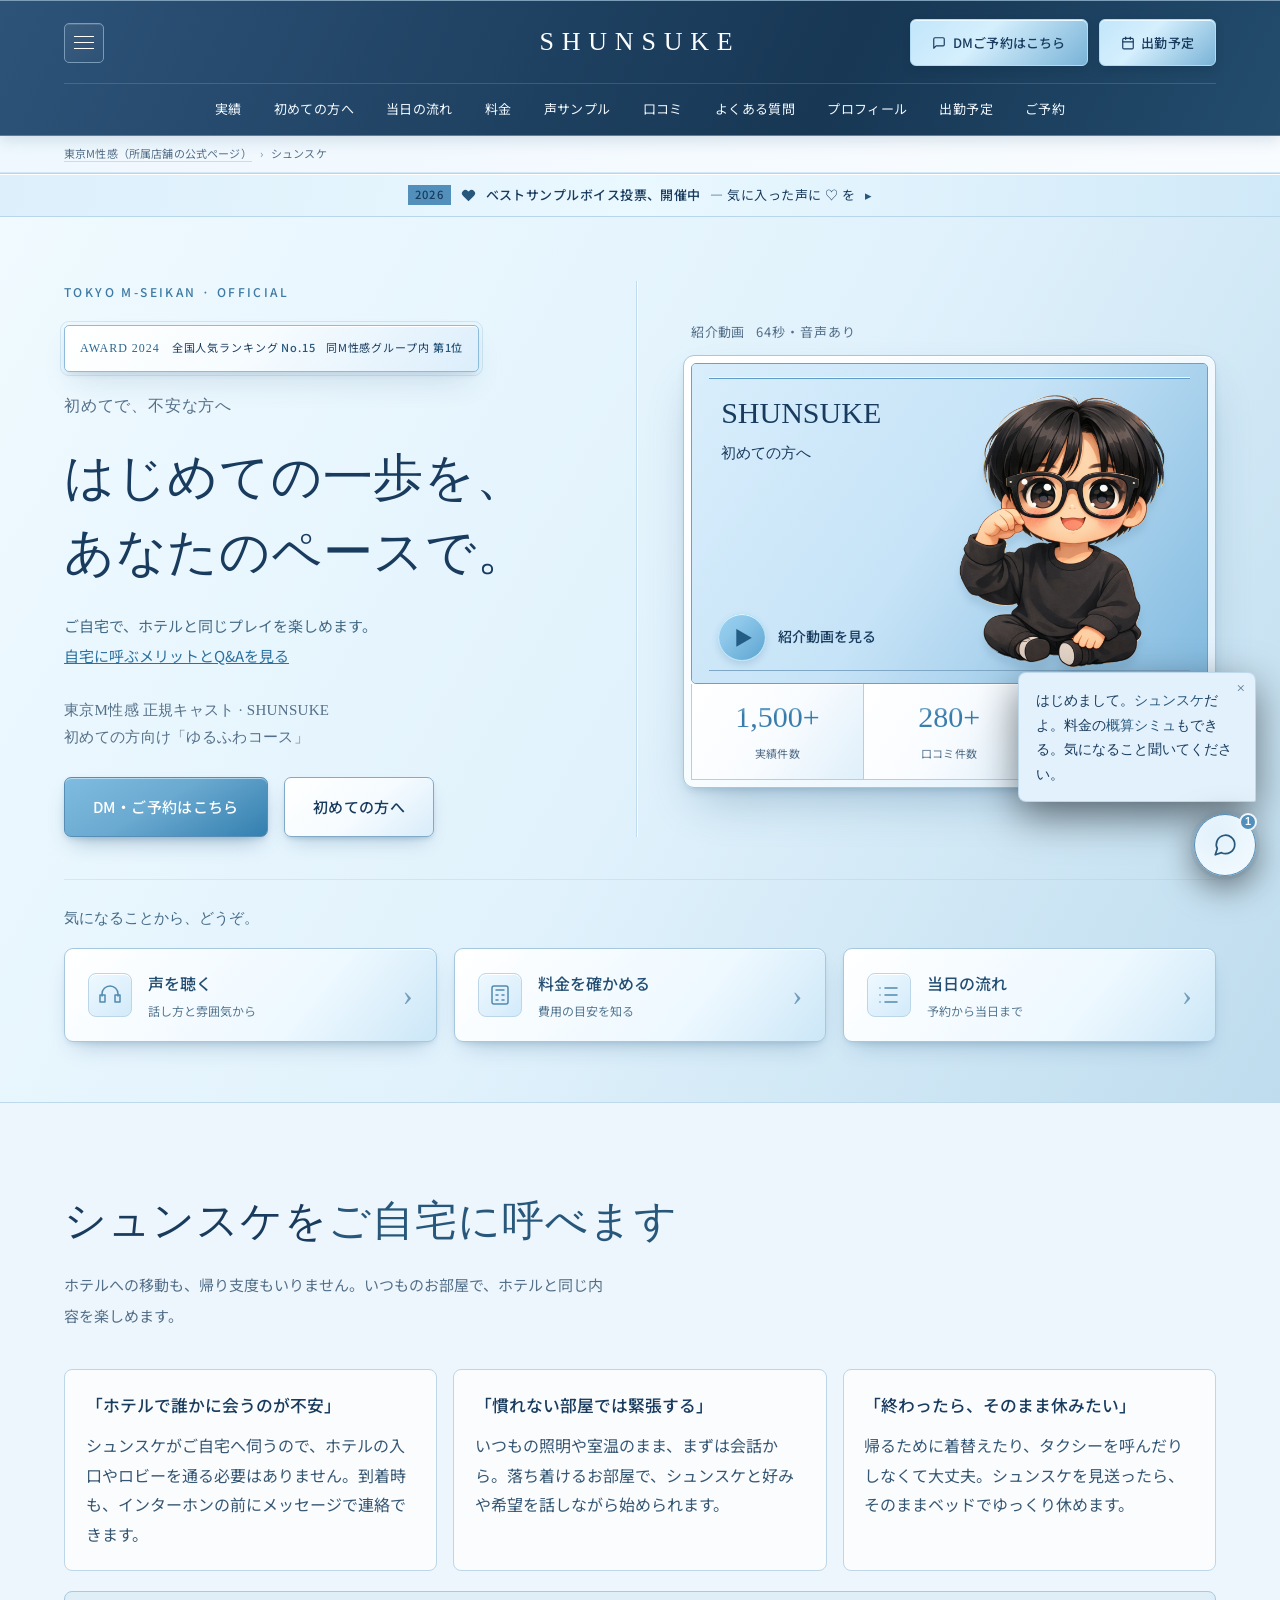
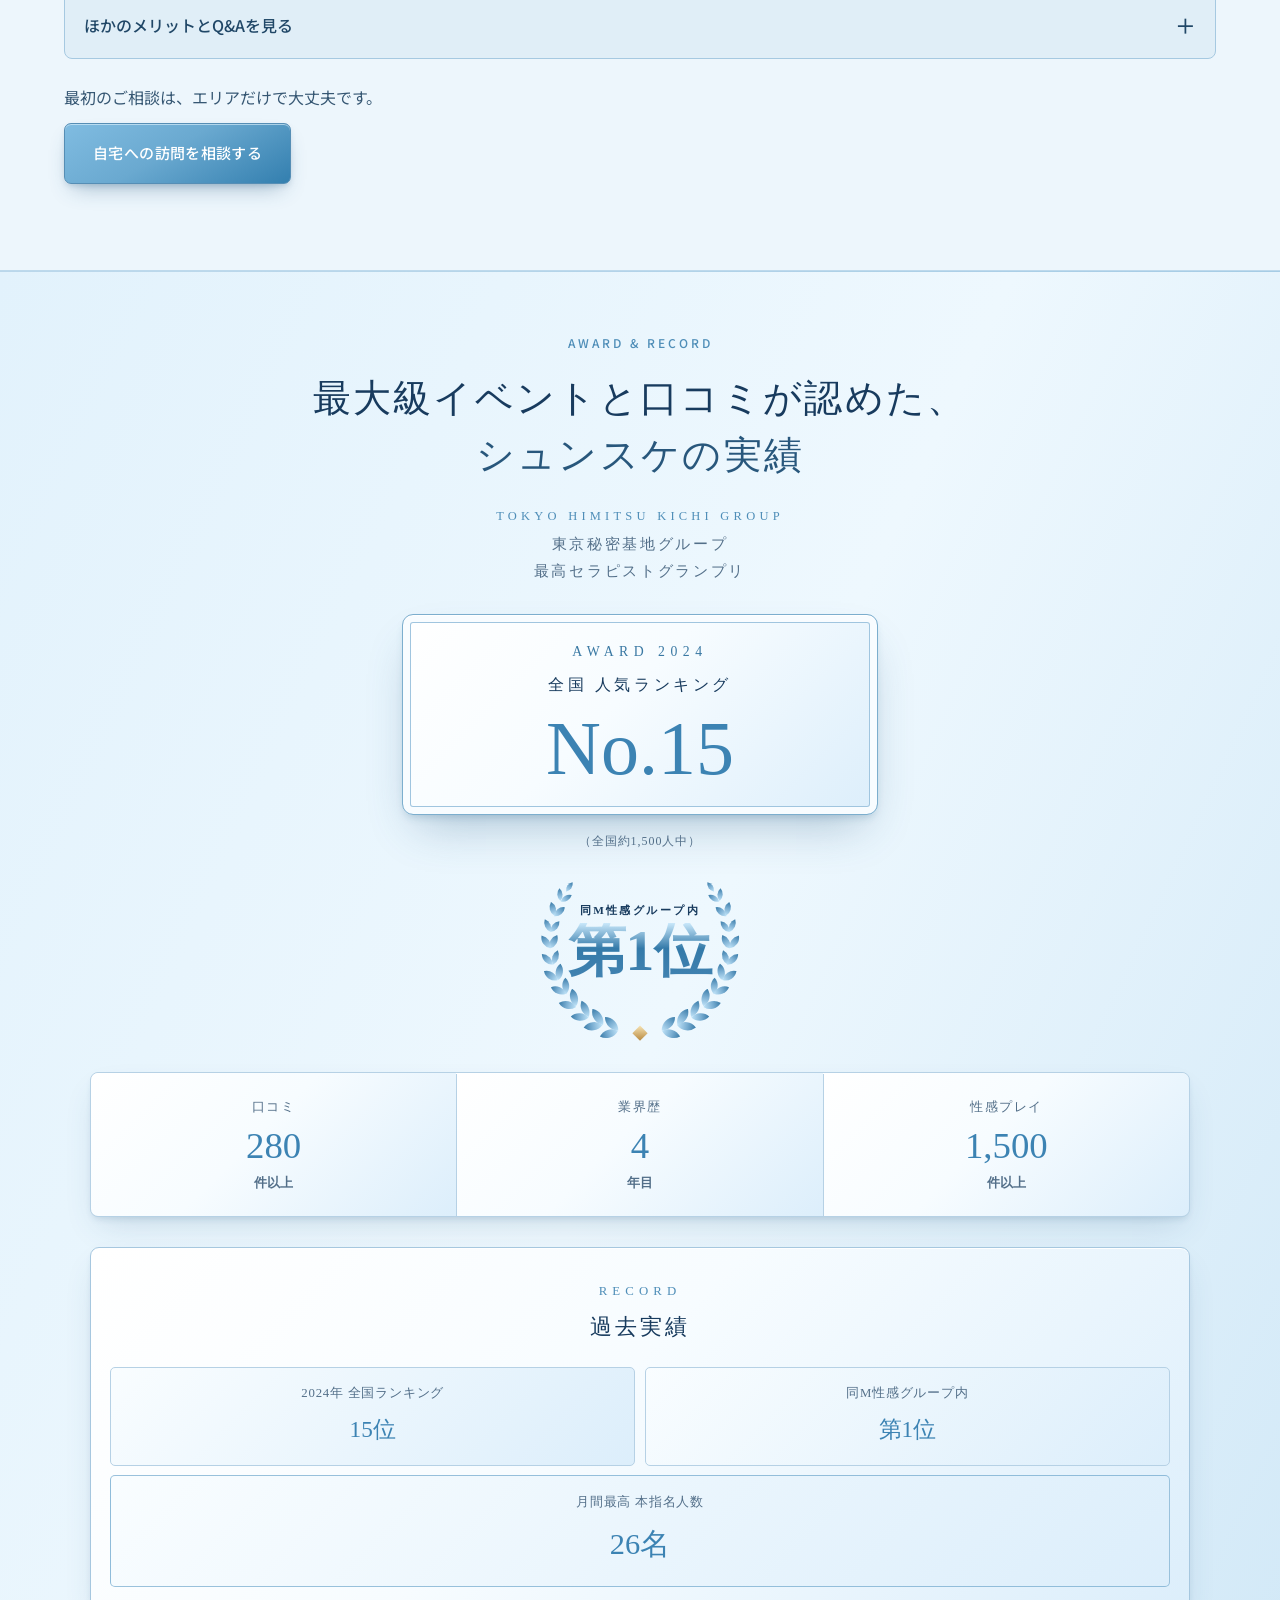
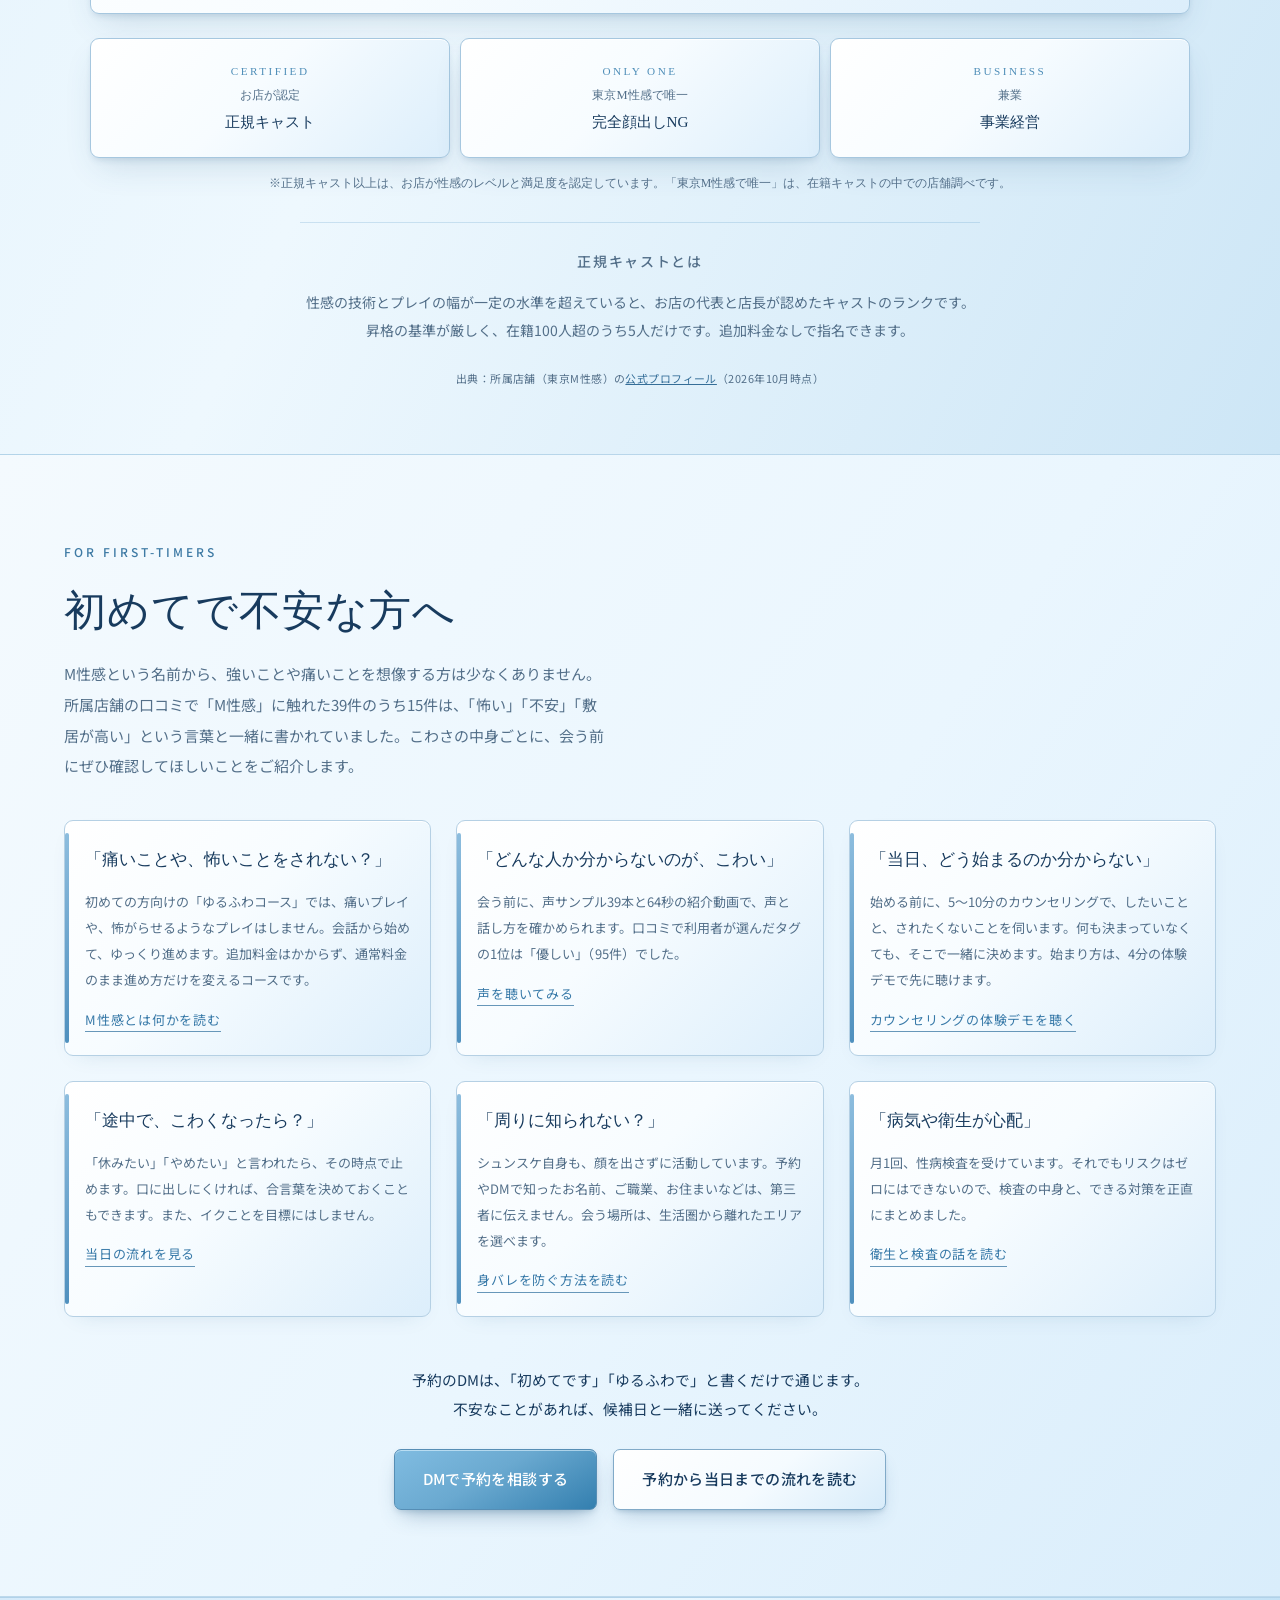
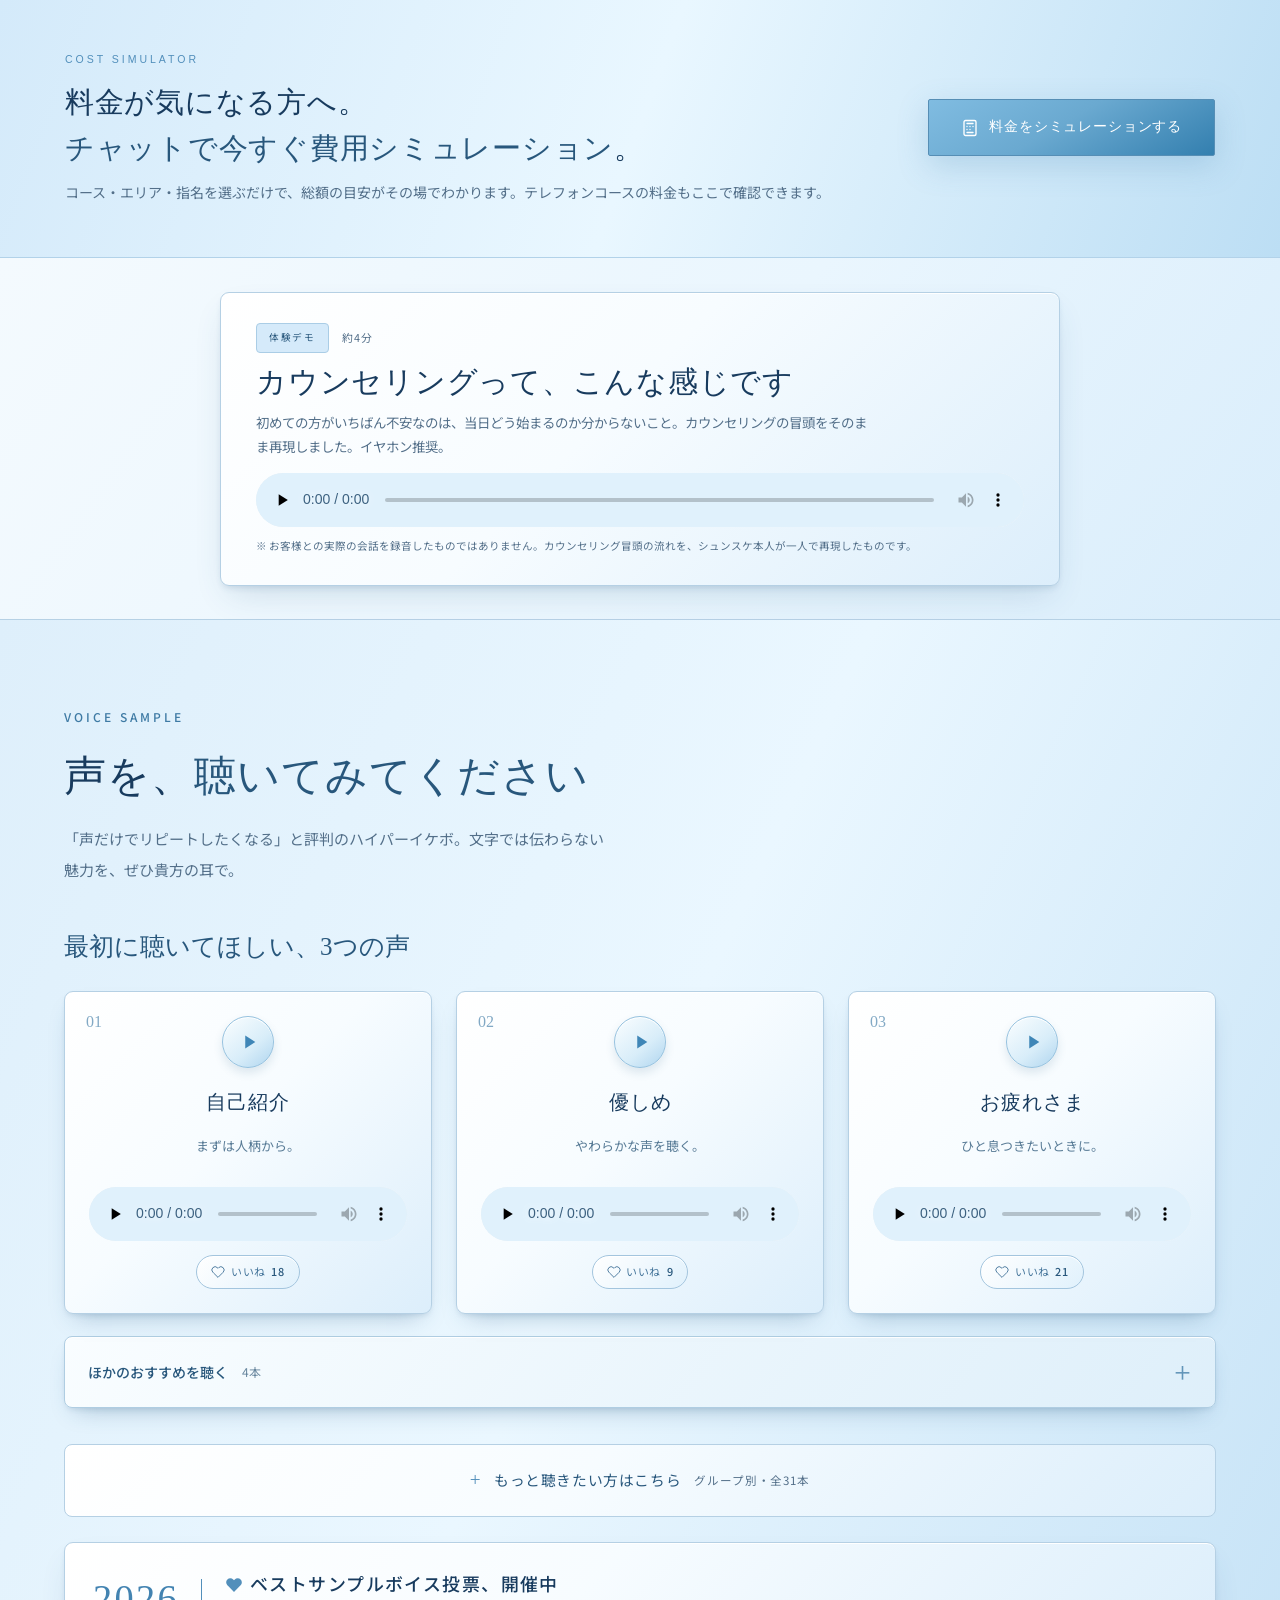
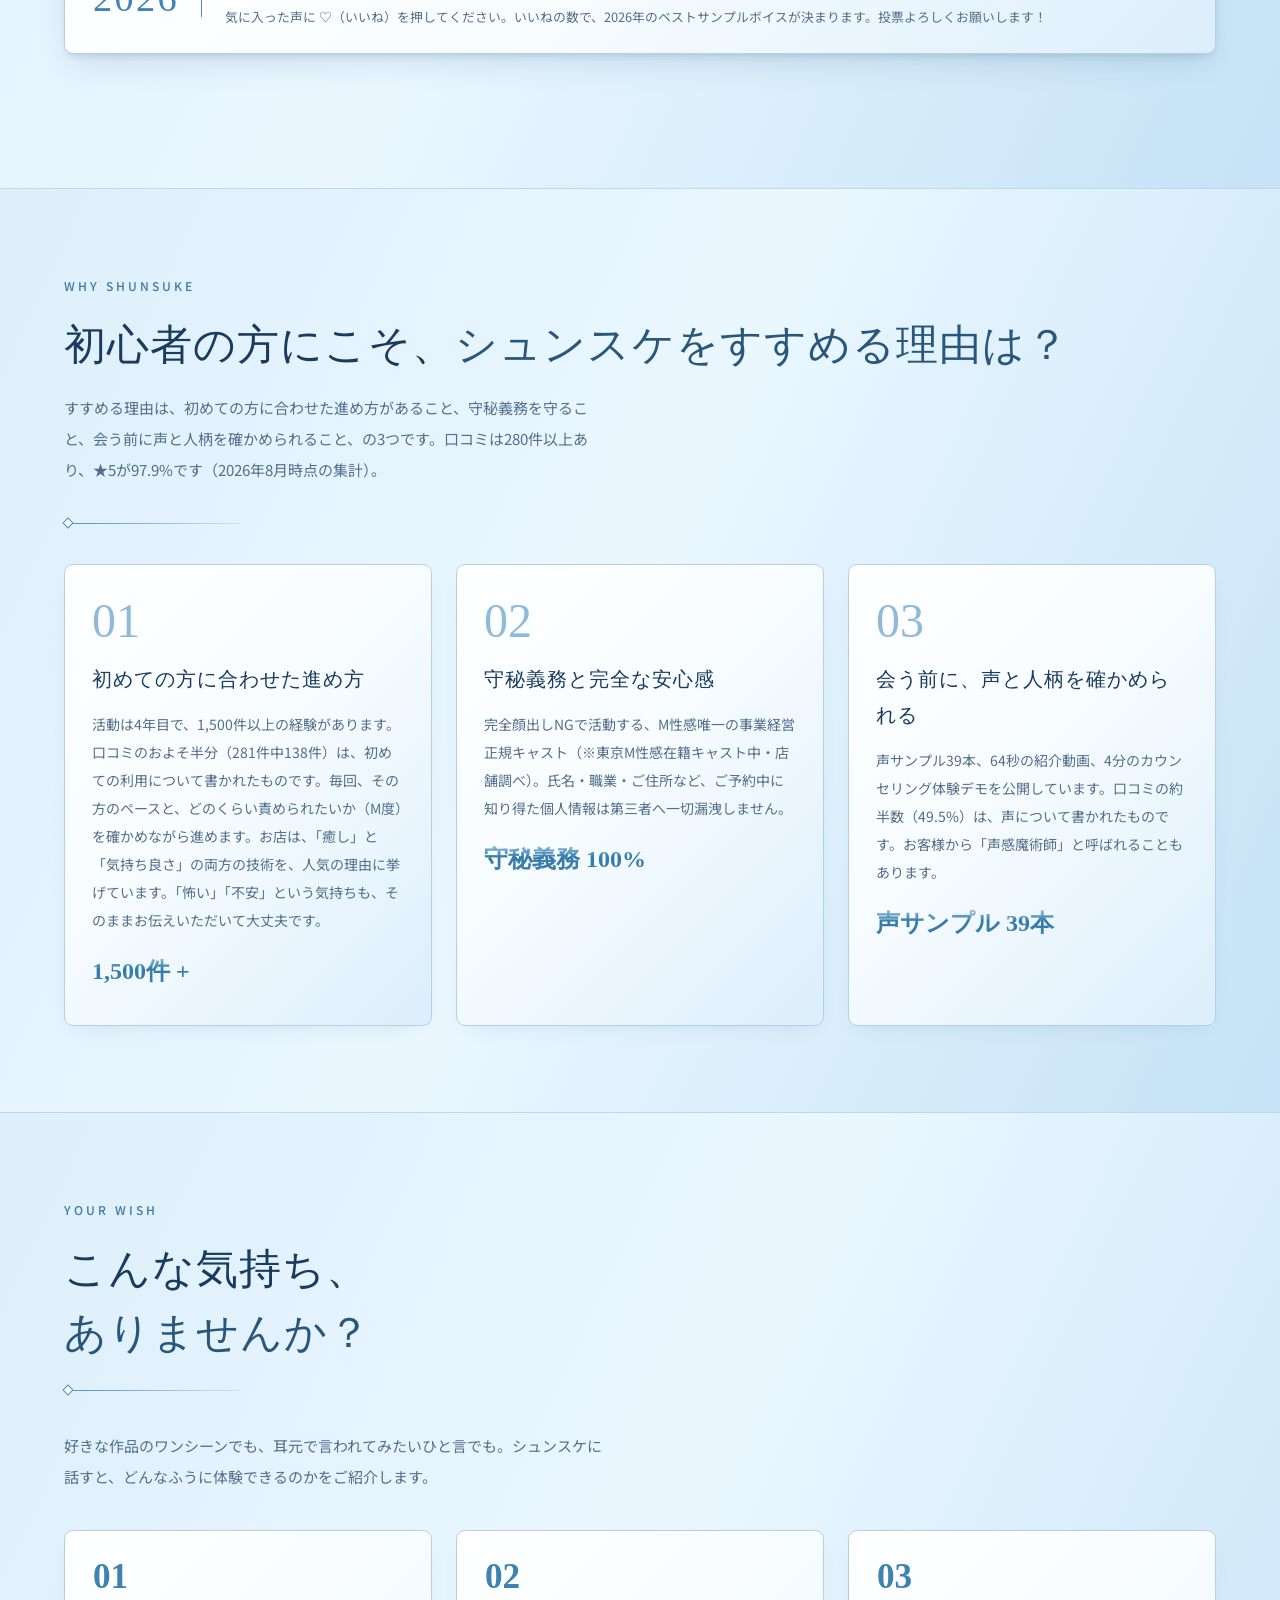
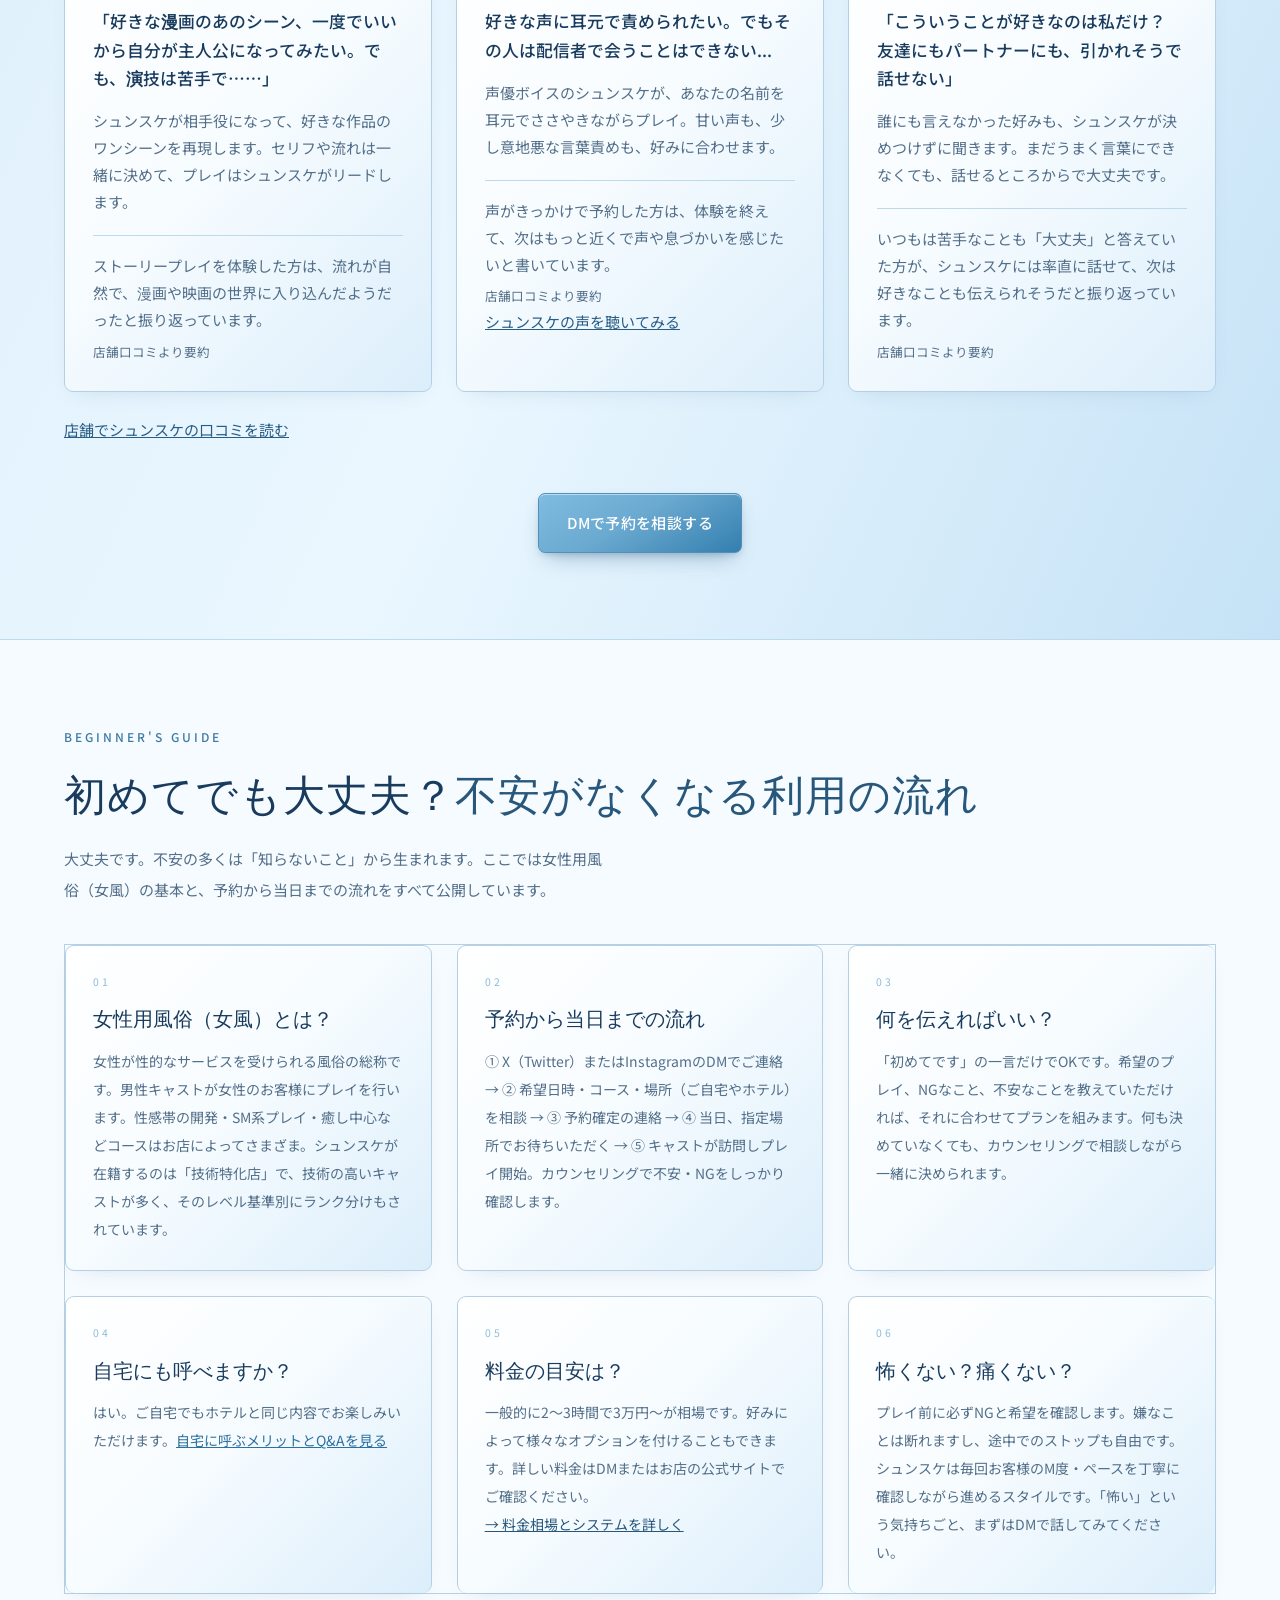
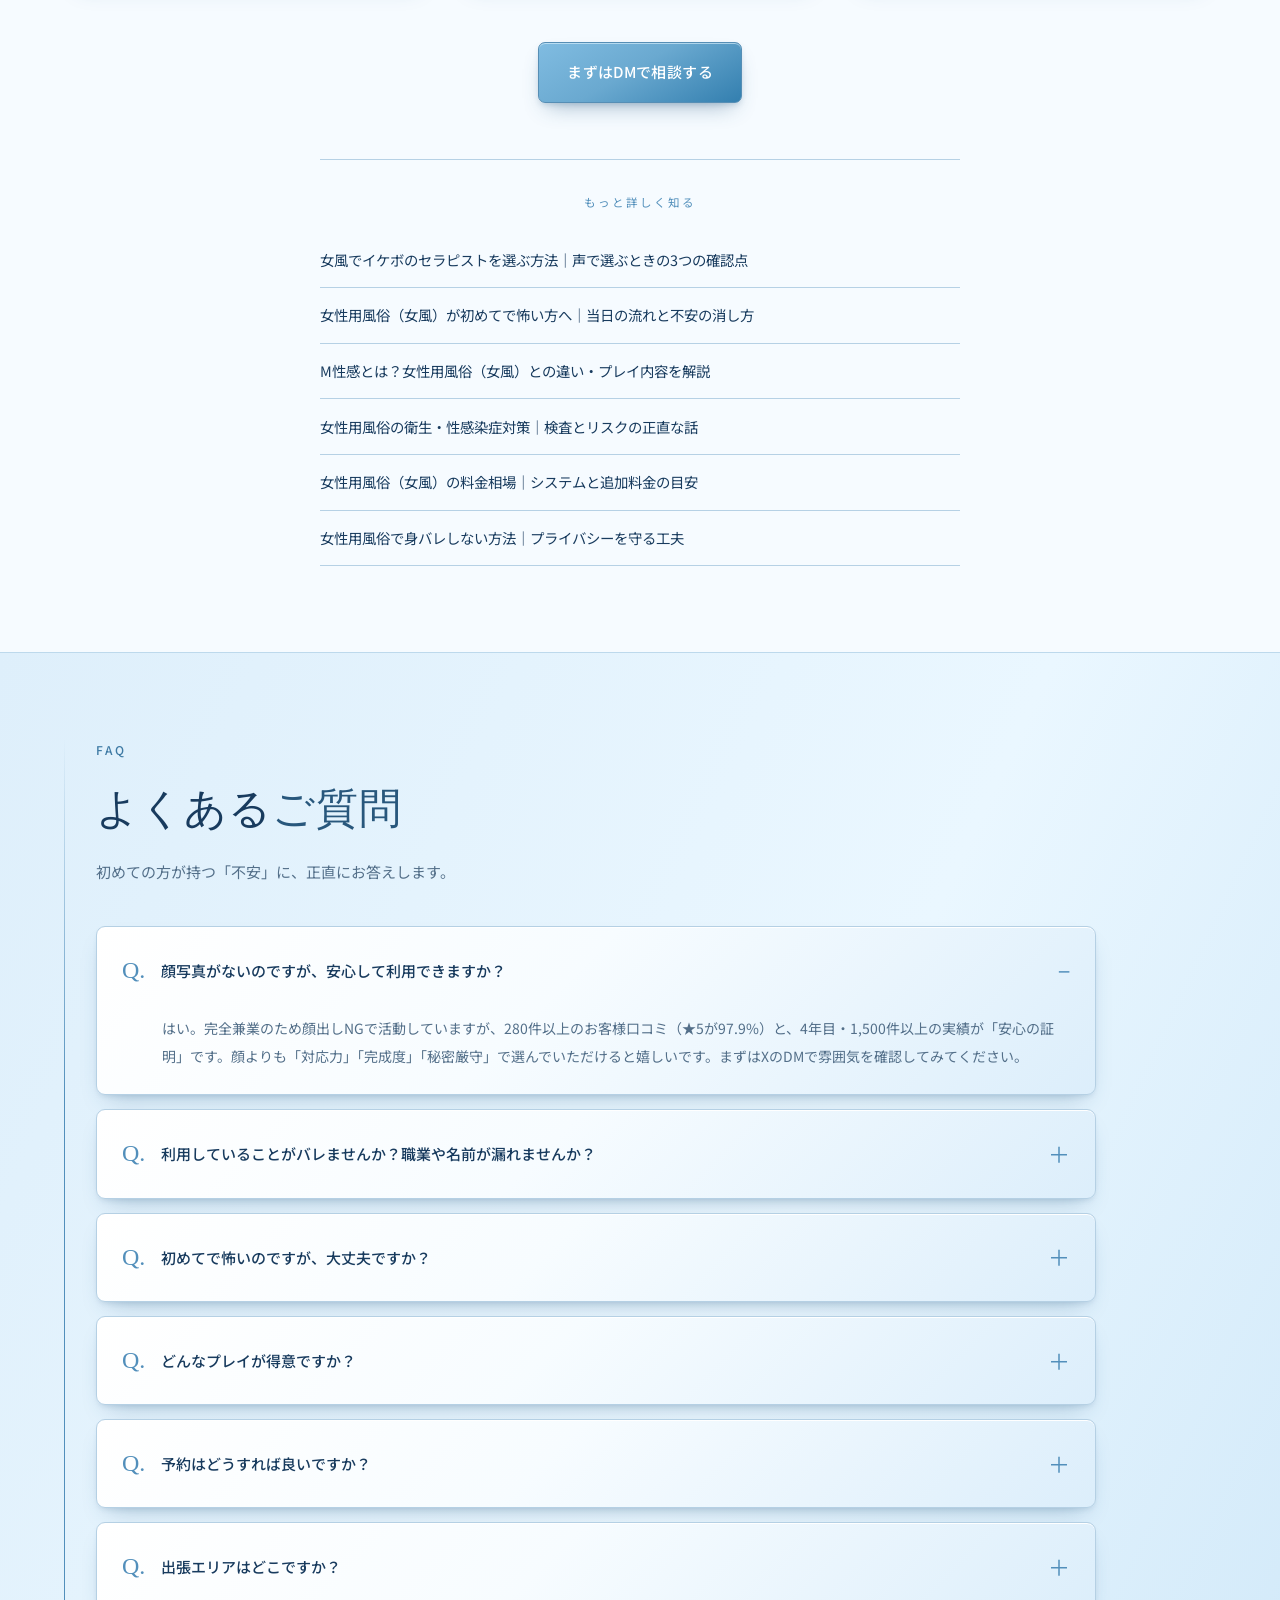
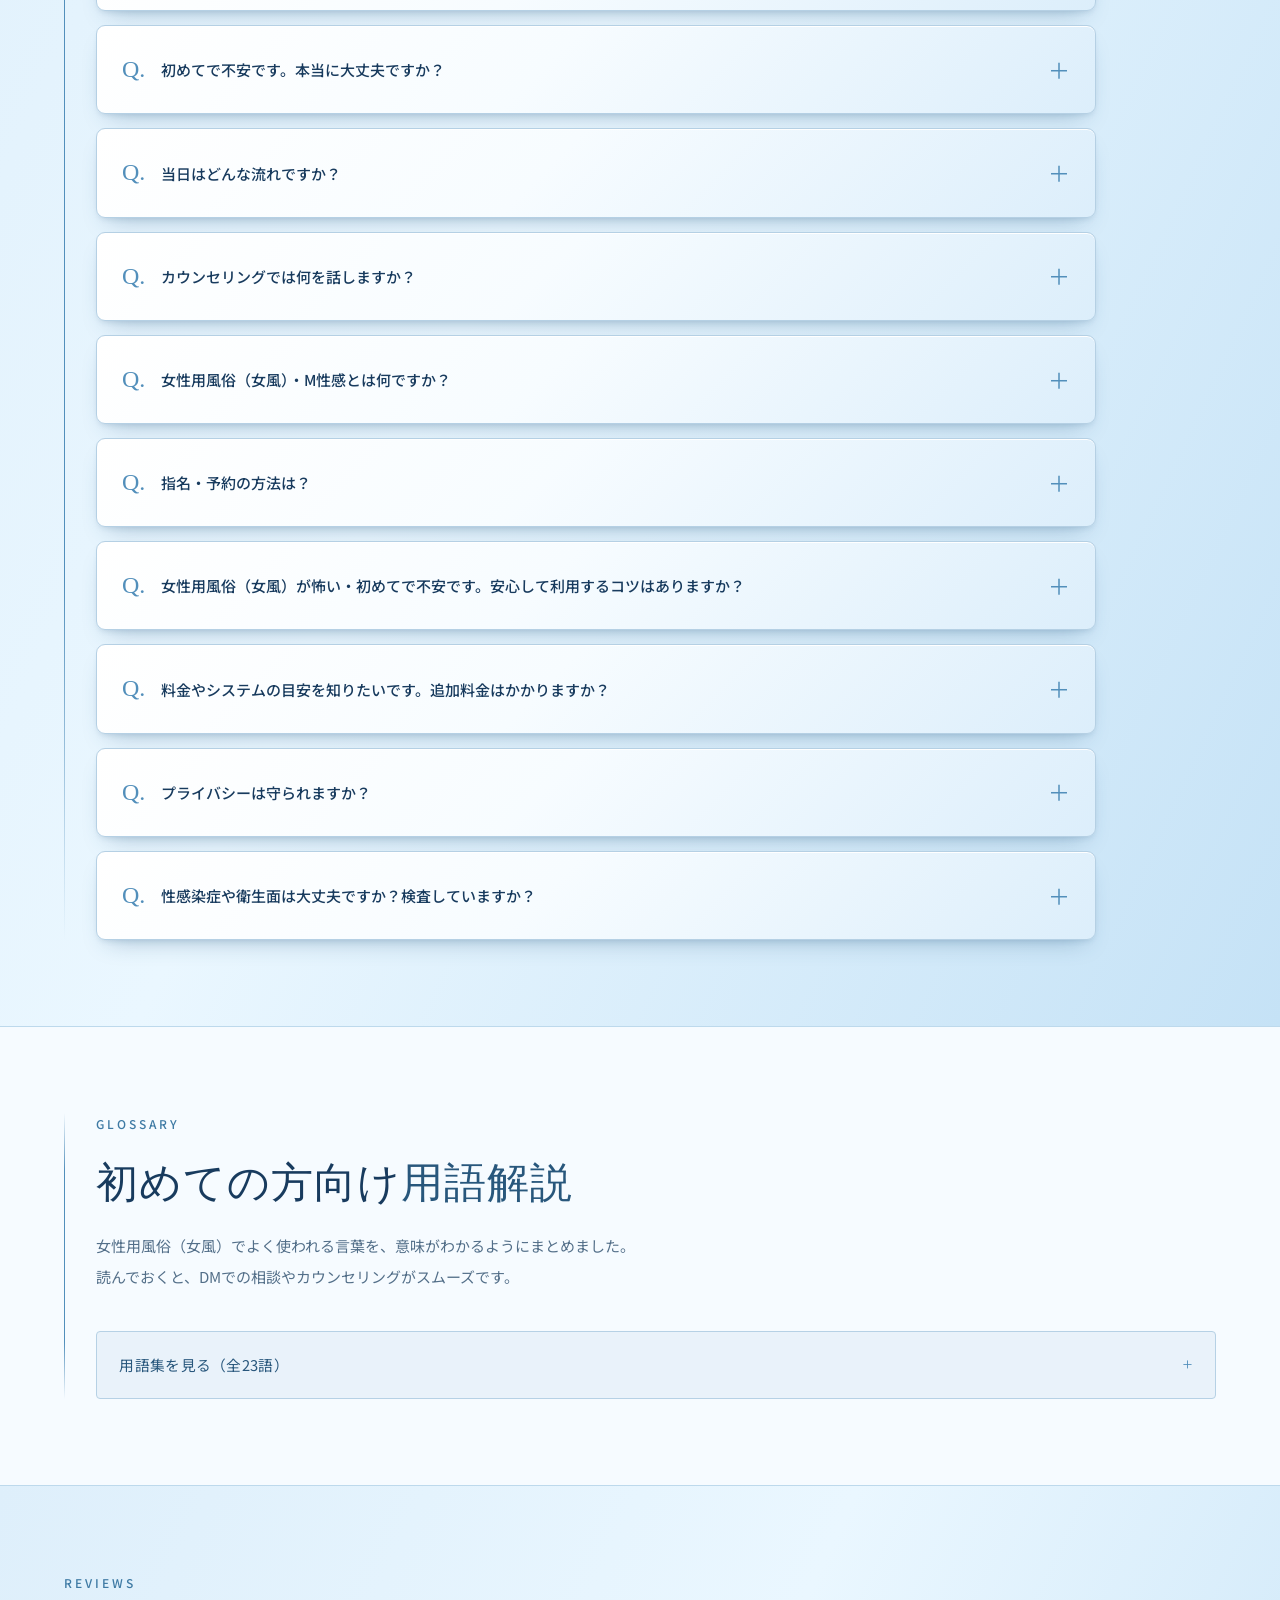
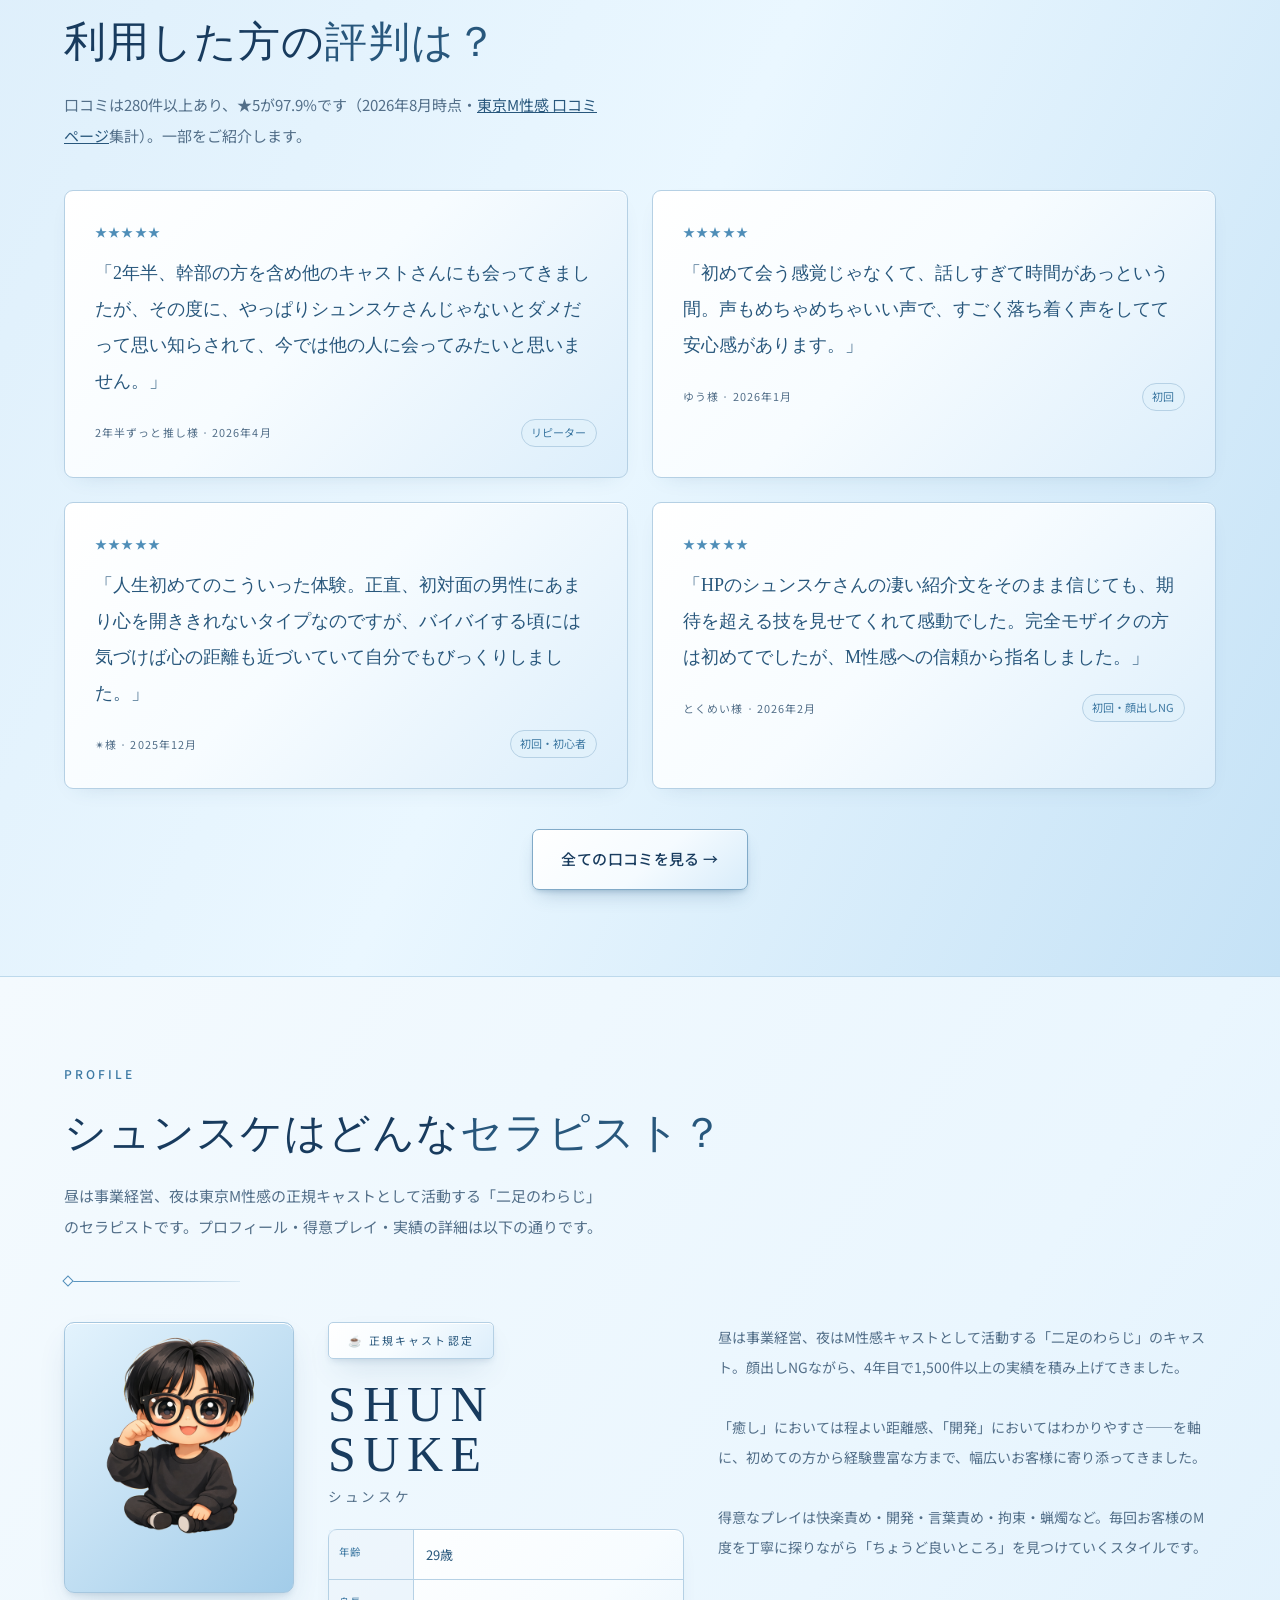
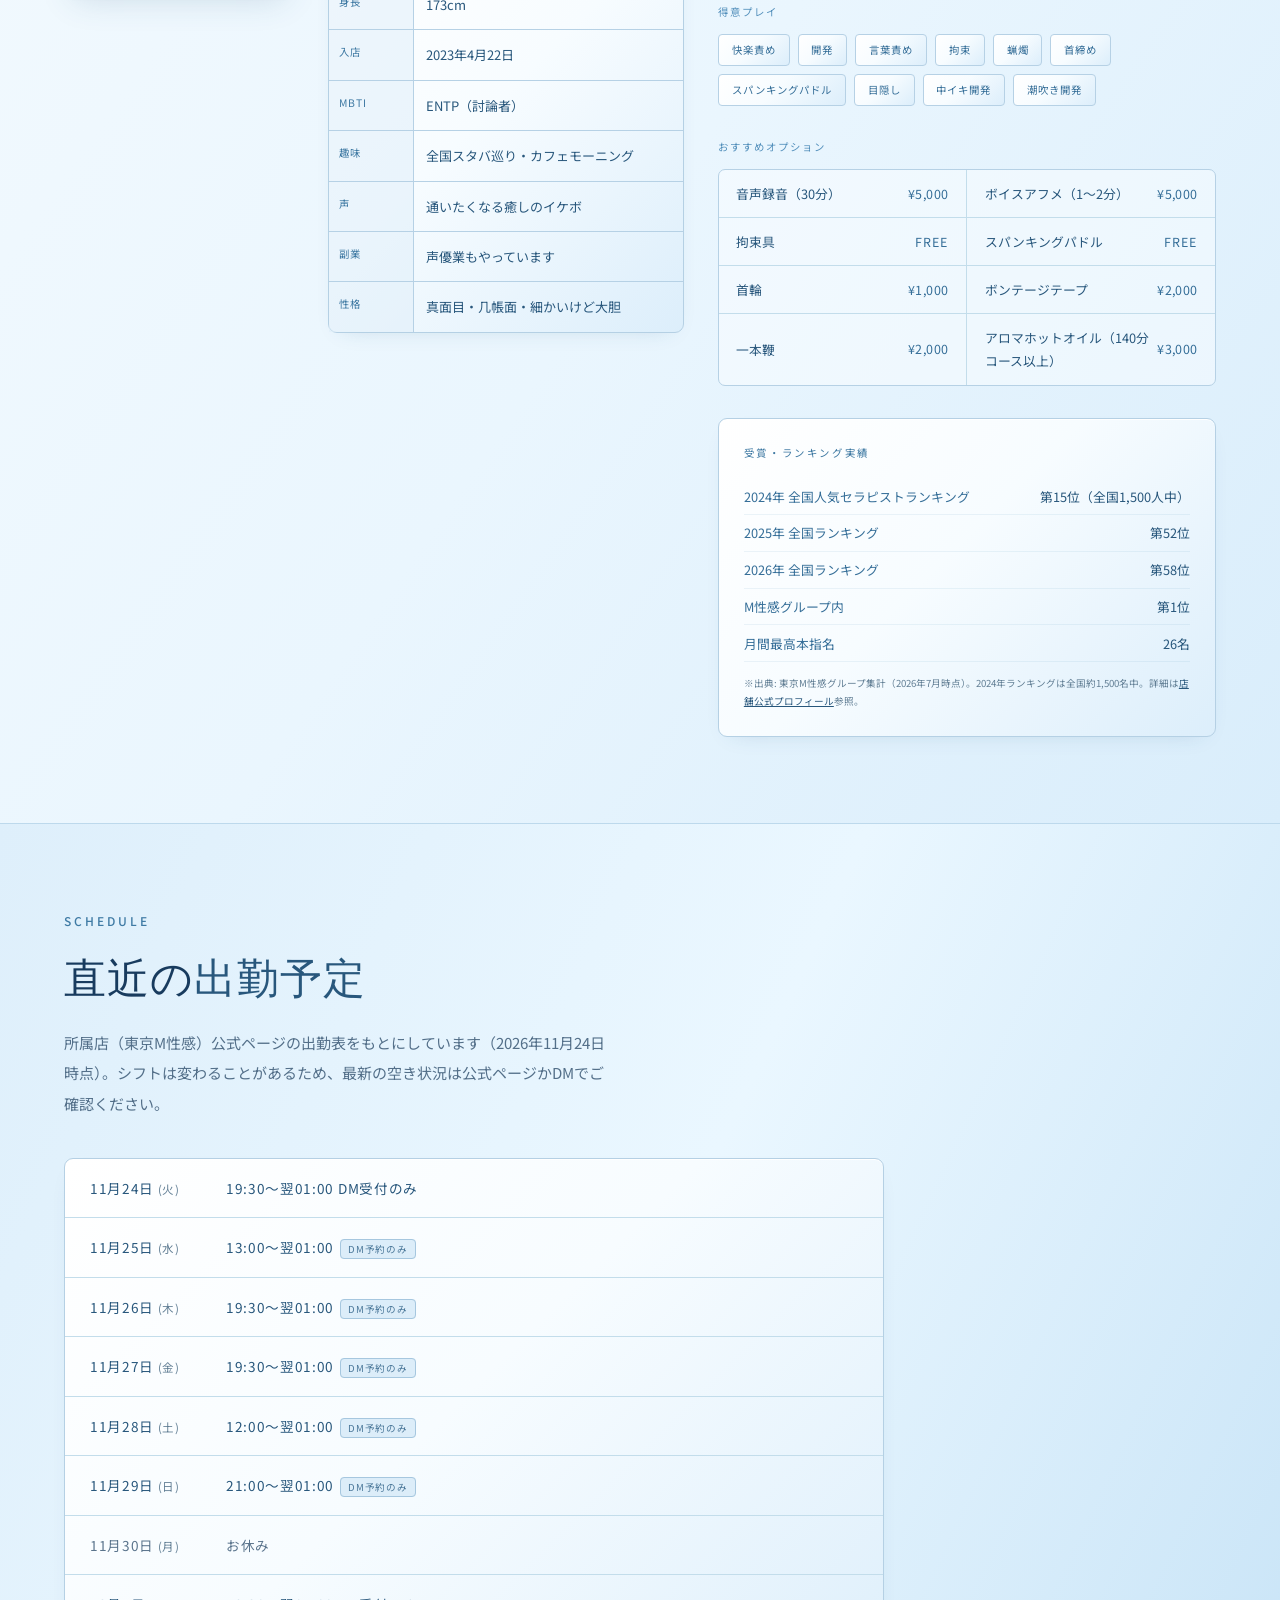
==== commit aec7dc18: "sync: 出勤予定・いいね集計を自動更新" ====
--- a/index.html
+++ b/index.html
@@ -3179,19 +3179,19 @@
 <div class="section-inner">
 <span class="section-label">Schedule</span>
 <h2>直近の<em>出勤予定</em></h2>
-<p class="section-lead">所属店（東京M性感）公式ページの出勤表をもとにしています（<span id="shiftAsOf">2026年11月23日時点</span>）。シフトは変わることがあるため、最新の空き状況は公式ページかDMでご確認ください。</p>
+<p class="section-lead">所属店（東京M性感）公式ページの出勤表をもとにしています（<span id="shiftAsOf">2026年11月24日時点</span>）。シフトは変わることがあるため、最新の空き状況は公式ページかDMでご確認ください。</p>
 <div class="shift-board">
 <!-- SHIFT:START -->
-        <div class="shift-row" data-shift-date="2026-11-23"><span class="shift-date">11月23日<span class="shift-dow">(月)</span></span><span class="shift-time">12:00～翌01:00<span class="shift-tag">DM予約のみ</span></span></div>
-        <div class="shift-row is-off" data-shift-date="2026-11-24"><span class="shift-date">11月24日<span class="shift-dow">(火)</span></span><span class="shift-time">お休み</span></div>
+        <div class="shift-row" data-shift-date="2026-11-24"><span class="shift-date">11月24日<span class="shift-dow">(火)</span></span><span class="shift-time">19:30～翌01:00 DM受付のみ</span></div>
         <div class="shift-row" data-shift-date="2026-11-25"><span class="shift-date">11月25日<span class="shift-dow">(水)</span></span><span class="shift-time">13:00～翌01:00<span class="shift-tag">DM予約のみ</span></span></div>
         <div class="shift-row" data-shift-date="2026-11-26"><span class="shift-date">11月26日<span class="shift-dow">(木)</span></span><span class="shift-time">19:30～翌01:00<span class="shift-tag">DM予約のみ</span></span></div>
         <div class="shift-row" data-shift-date="2026-11-27"><span class="shift-date">11月27日<span class="shift-dow">(金)</span></span><span class="shift-time">19:30～翌01:00<span class="shift-tag">DM予約のみ</span></span></div>
         <div class="shift-row" data-shift-date="2026-11-28"><span class="shift-date">11月28日<span class="shift-dow">(土)</span></span><span class="shift-time">12:00～翌01:00<span class="shift-tag">DM予約のみ</span></span></div>
         <div class="shift-row" data-shift-date="2026-11-29"><span class="shift-date">11月29日<span class="shift-dow">(日)</span></span><span class="shift-time">21:00～翌01:00<span class="shift-tag">DM予約のみ</span></span></div>
         <div class="shift-row is-off" data-shift-date="2026-11-30"><span class="shift-date">11月30日<span class="shift-dow">(月)</span></span><span class="shift-time">お休み</span></div>
-        <div class="shift-row is-off" data-shift-date="2026-12-01"><span class="shift-date">12月1日<span class="shift-dow">(火)</span></span><span class="shift-time">お休み</span></div>
-        <div class="shift-row is-off" data-shift-date="2026-12-02"><span class="shift-date">12月2日<span class="shift-dow">(水)</span></span><span class="shift-time">お休み</span></div>
+        <div class="shift-row" data-shift-date="2026-12-01"><span class="shift-date">12月1日<span class="shift-dow">(火)</span></span><span class="shift-time">19:30～翌01:00 DM受付のみ</span></div>
+        <div class="shift-row" data-shift-date="2026-12-02"><span class="shift-date">12月2日<span class="shift-dow">(水)</span></span><span class="shift-time">19:30～翌01:00 DM受付のみ</span></div>
+        <div class="shift-row" data-shift-date="2026-12-03"><span class="shift-date">12月3日<span class="shift-dow">(木)</span></span><span class="shift-time">19:30～翌01:00 DM受付のみ</span></div>
         <!-- SHIFT:END -->
 </div>
 <p class="shift-note">お休みの日や掲載のない日でも、希望日があればDMで相談できます。予定が合わない時期は、テレフォンコースという選択肢もあります。</p>
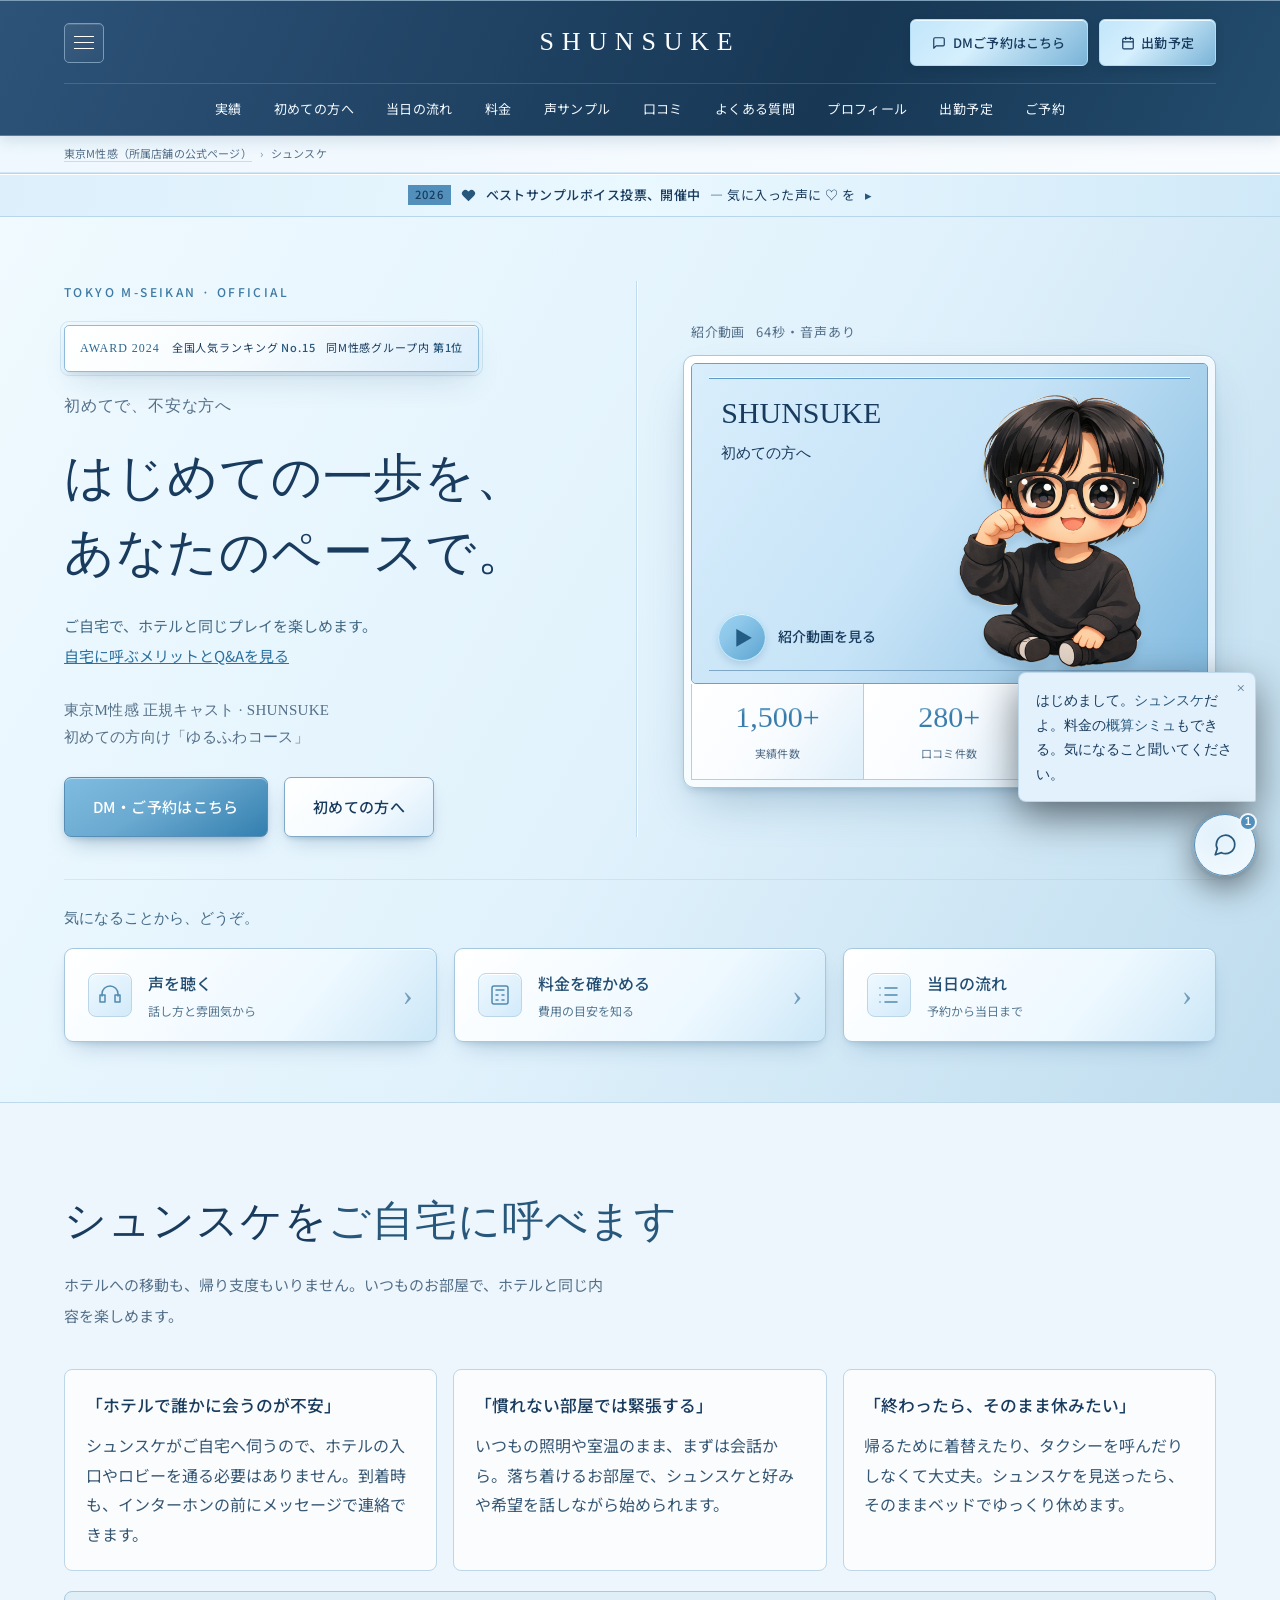
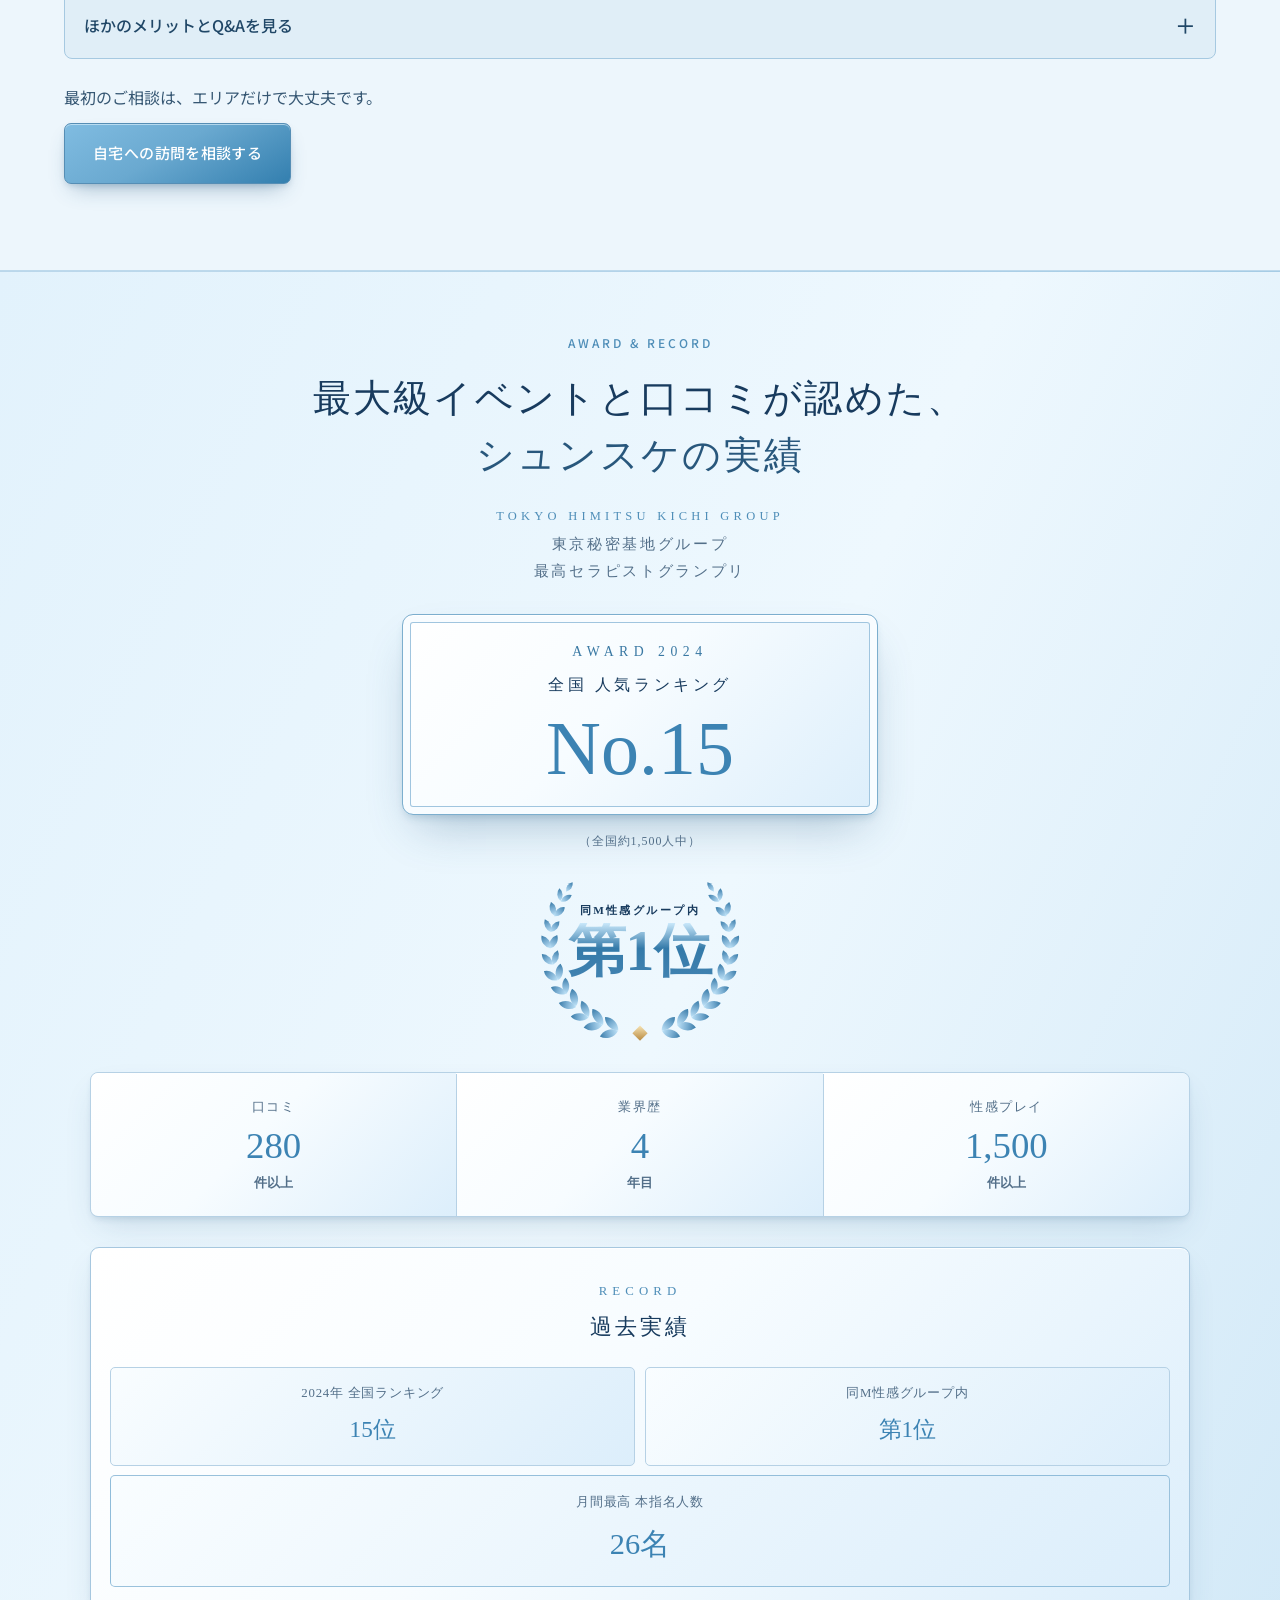
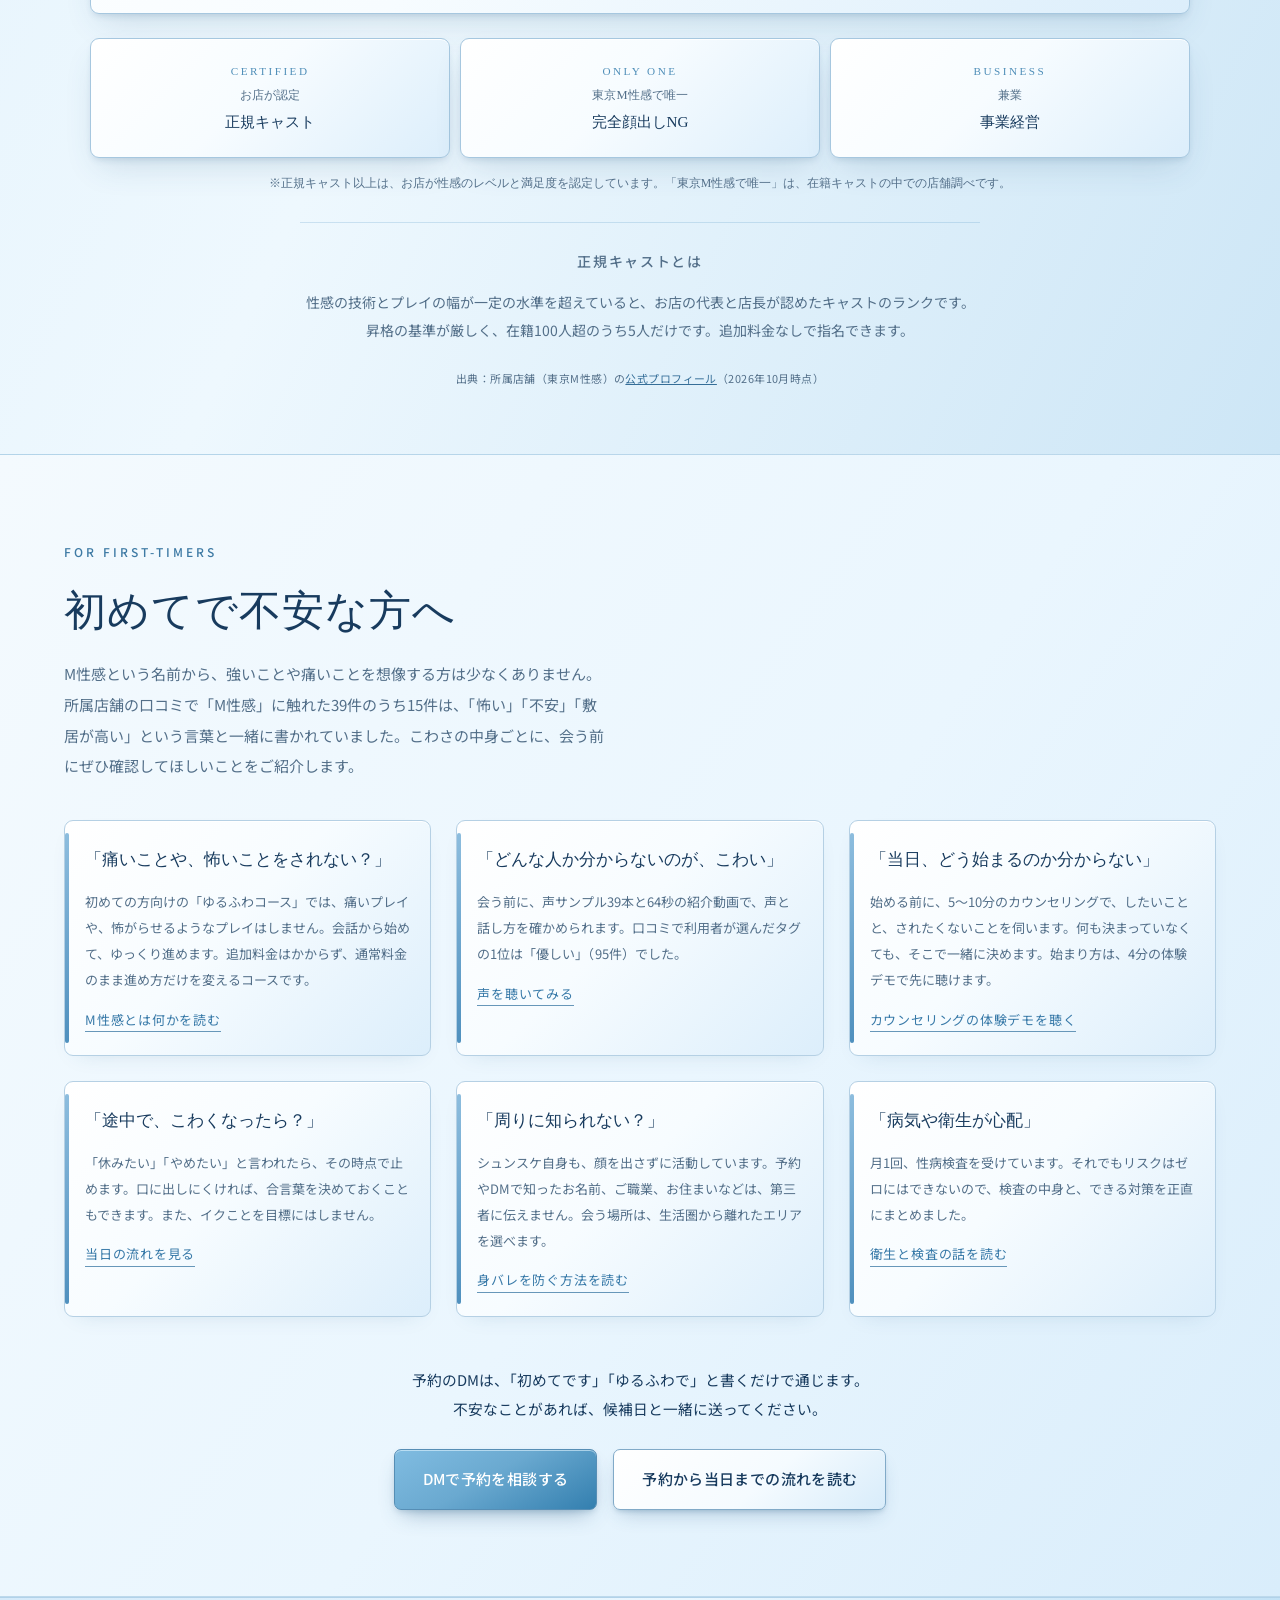
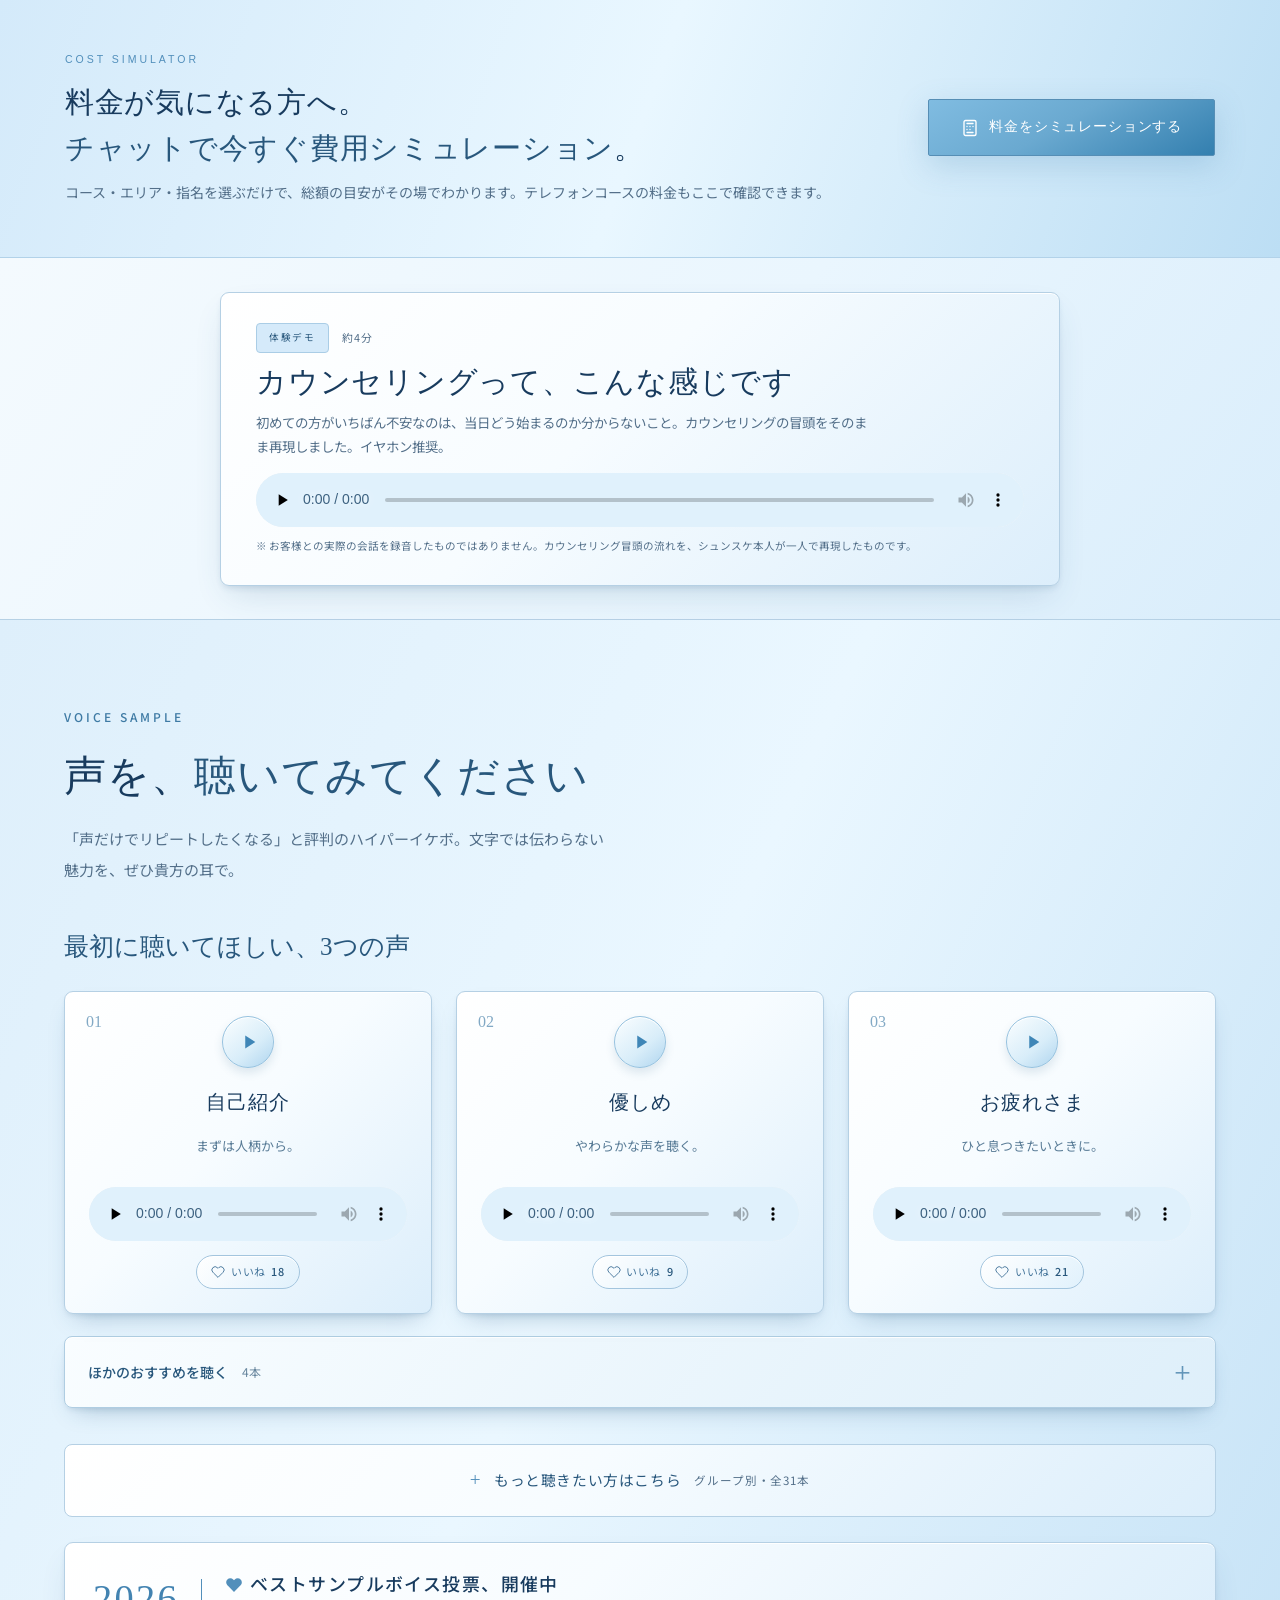
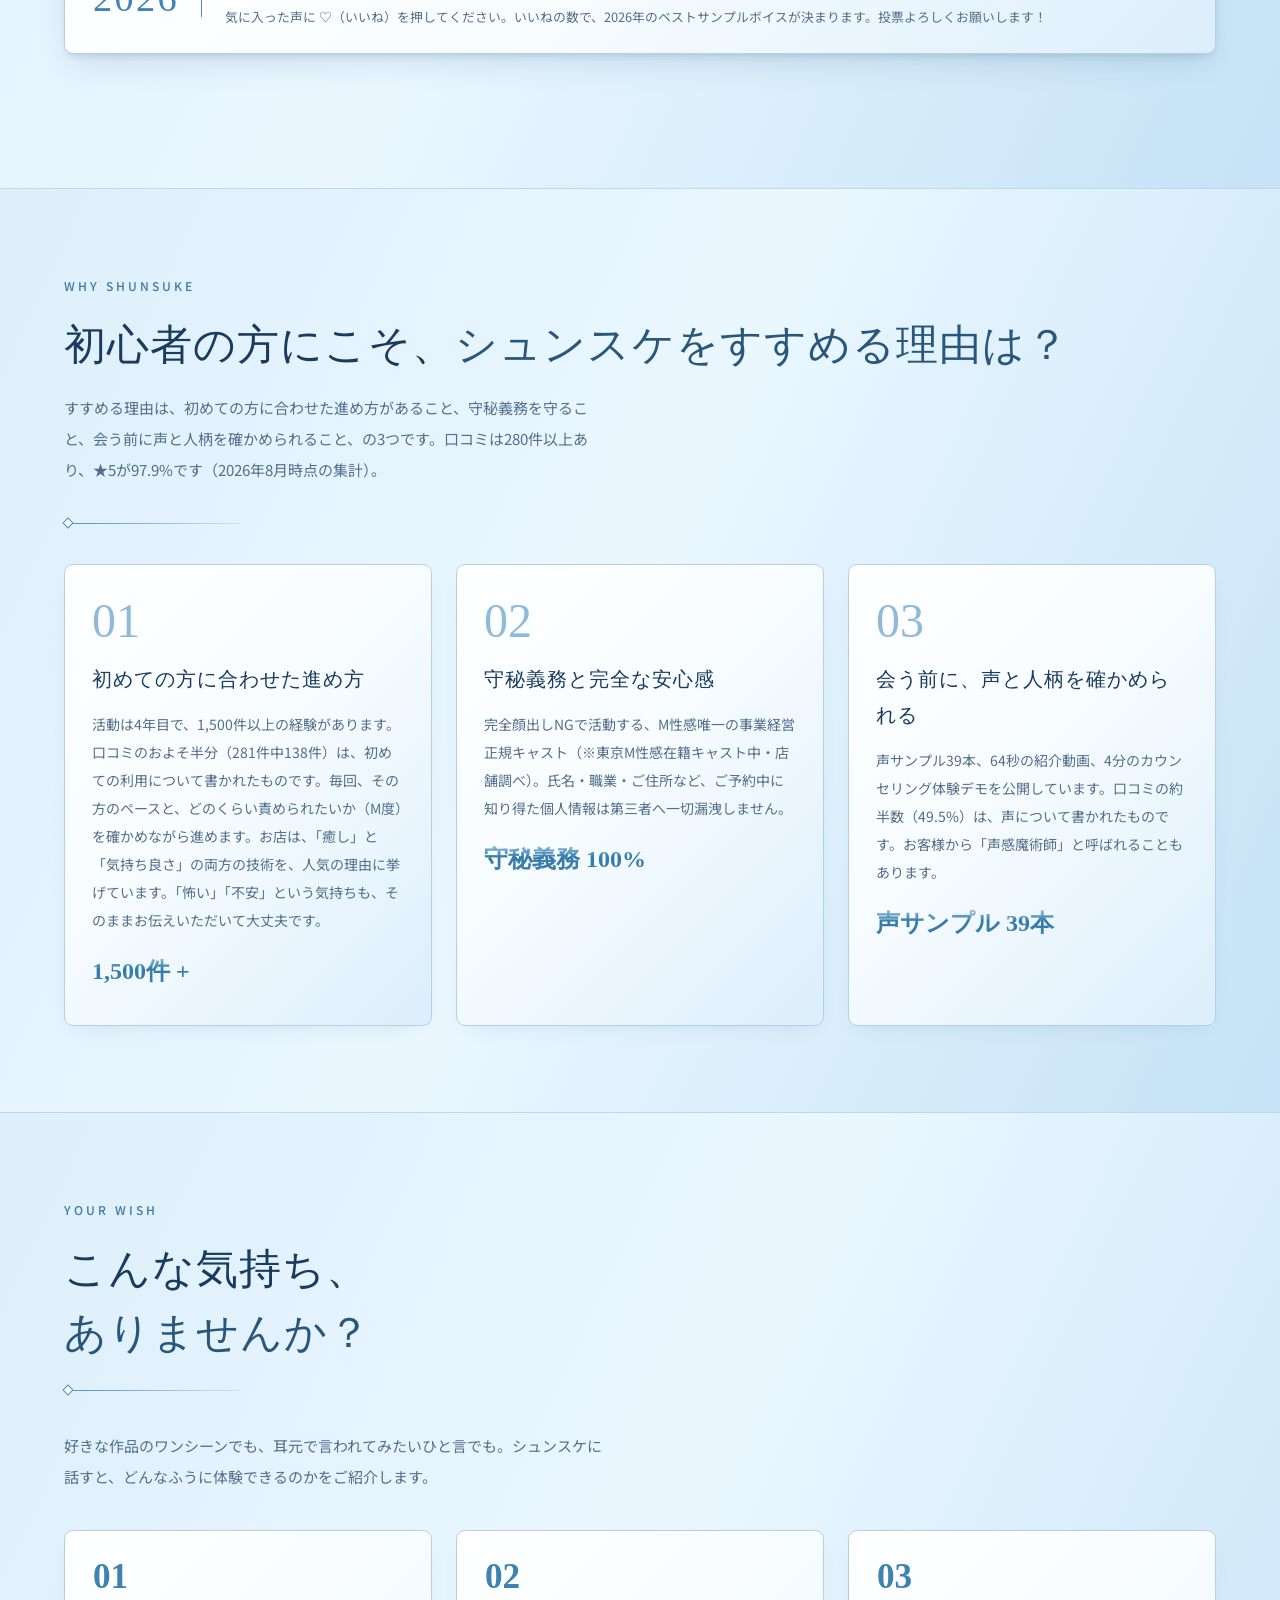
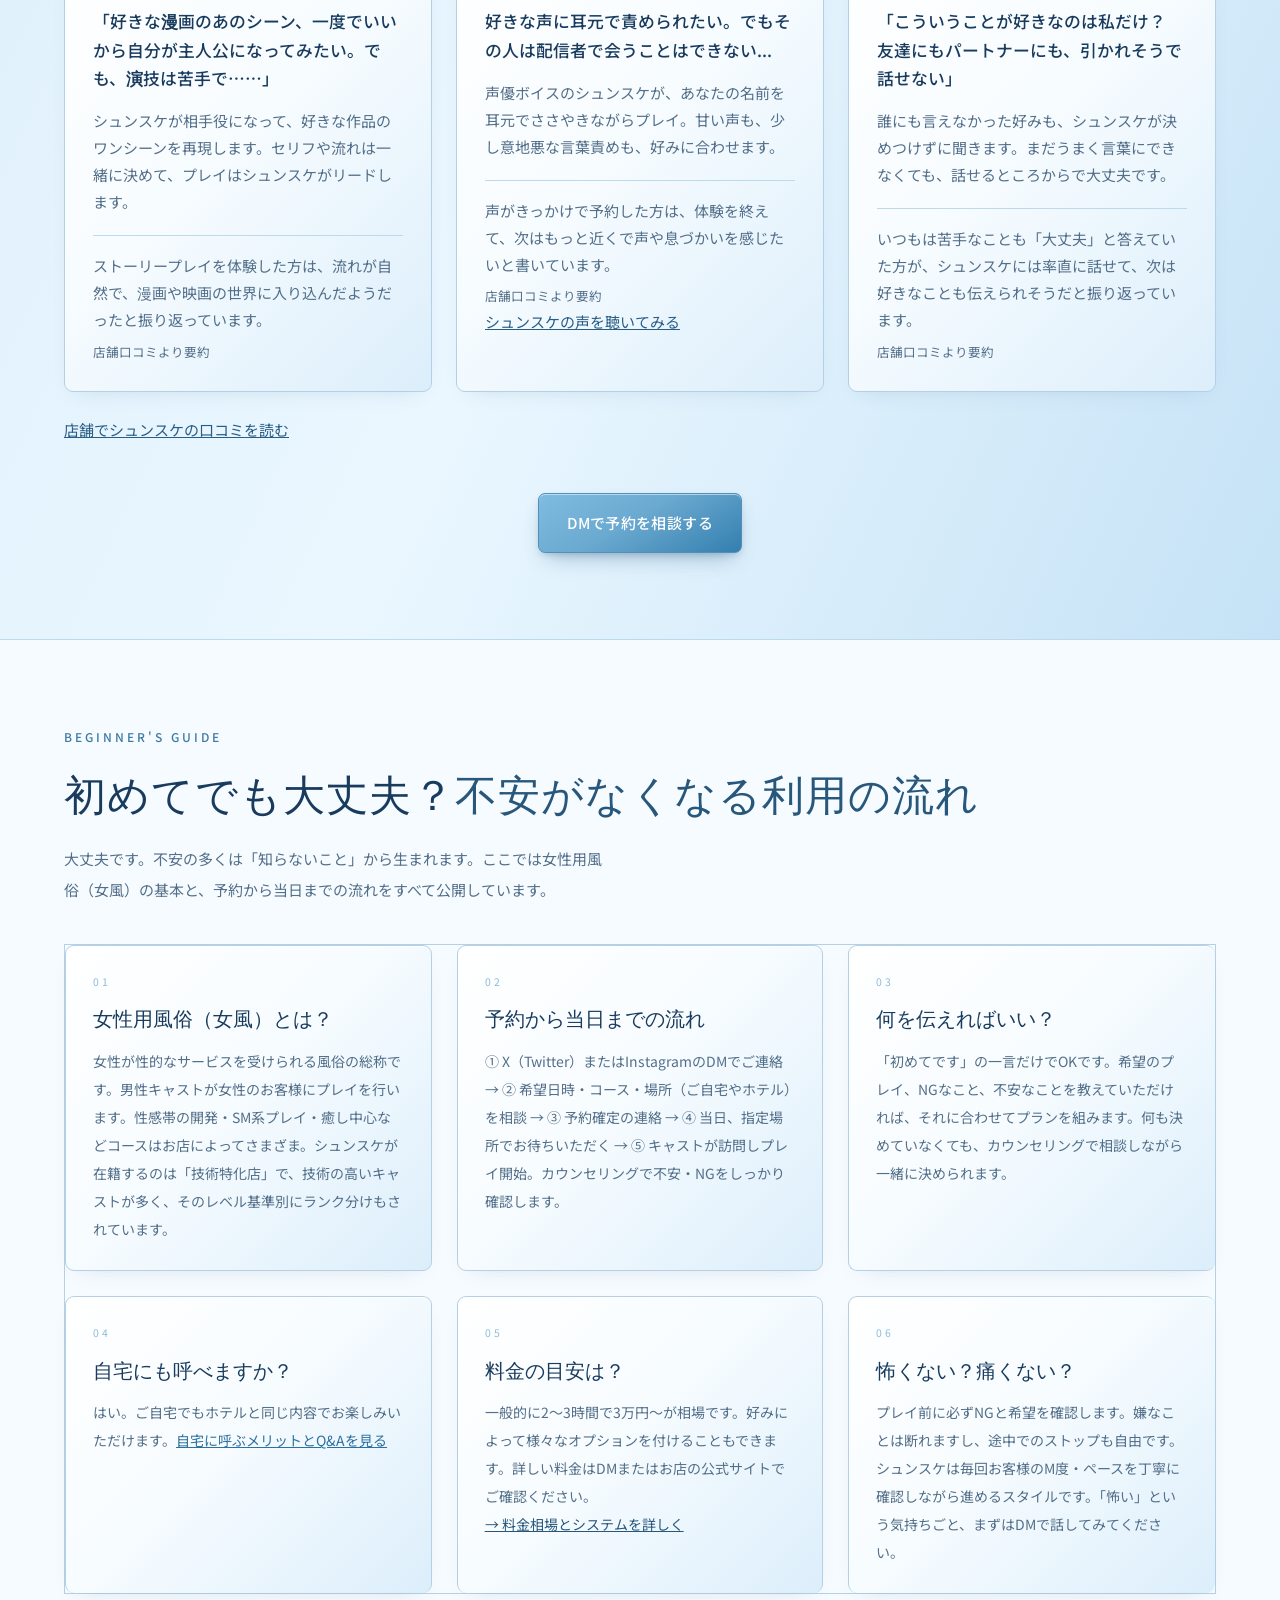
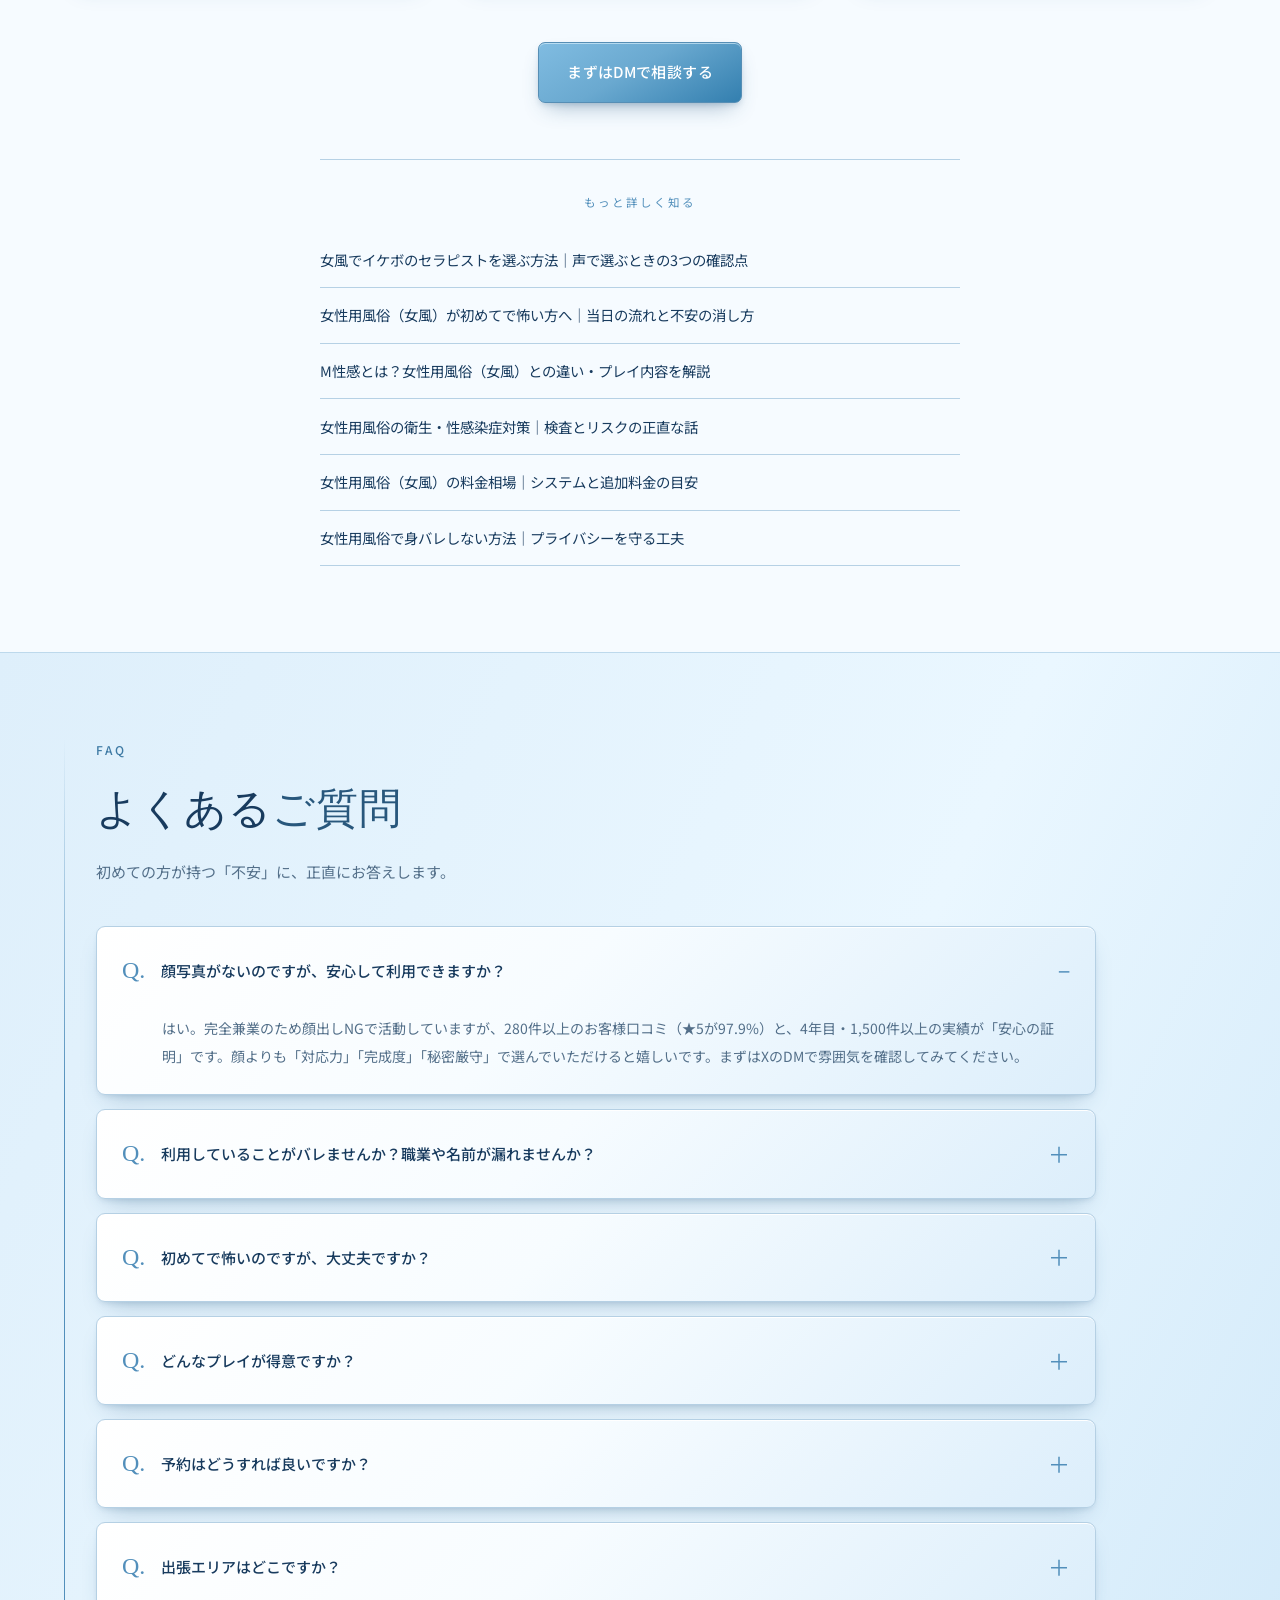
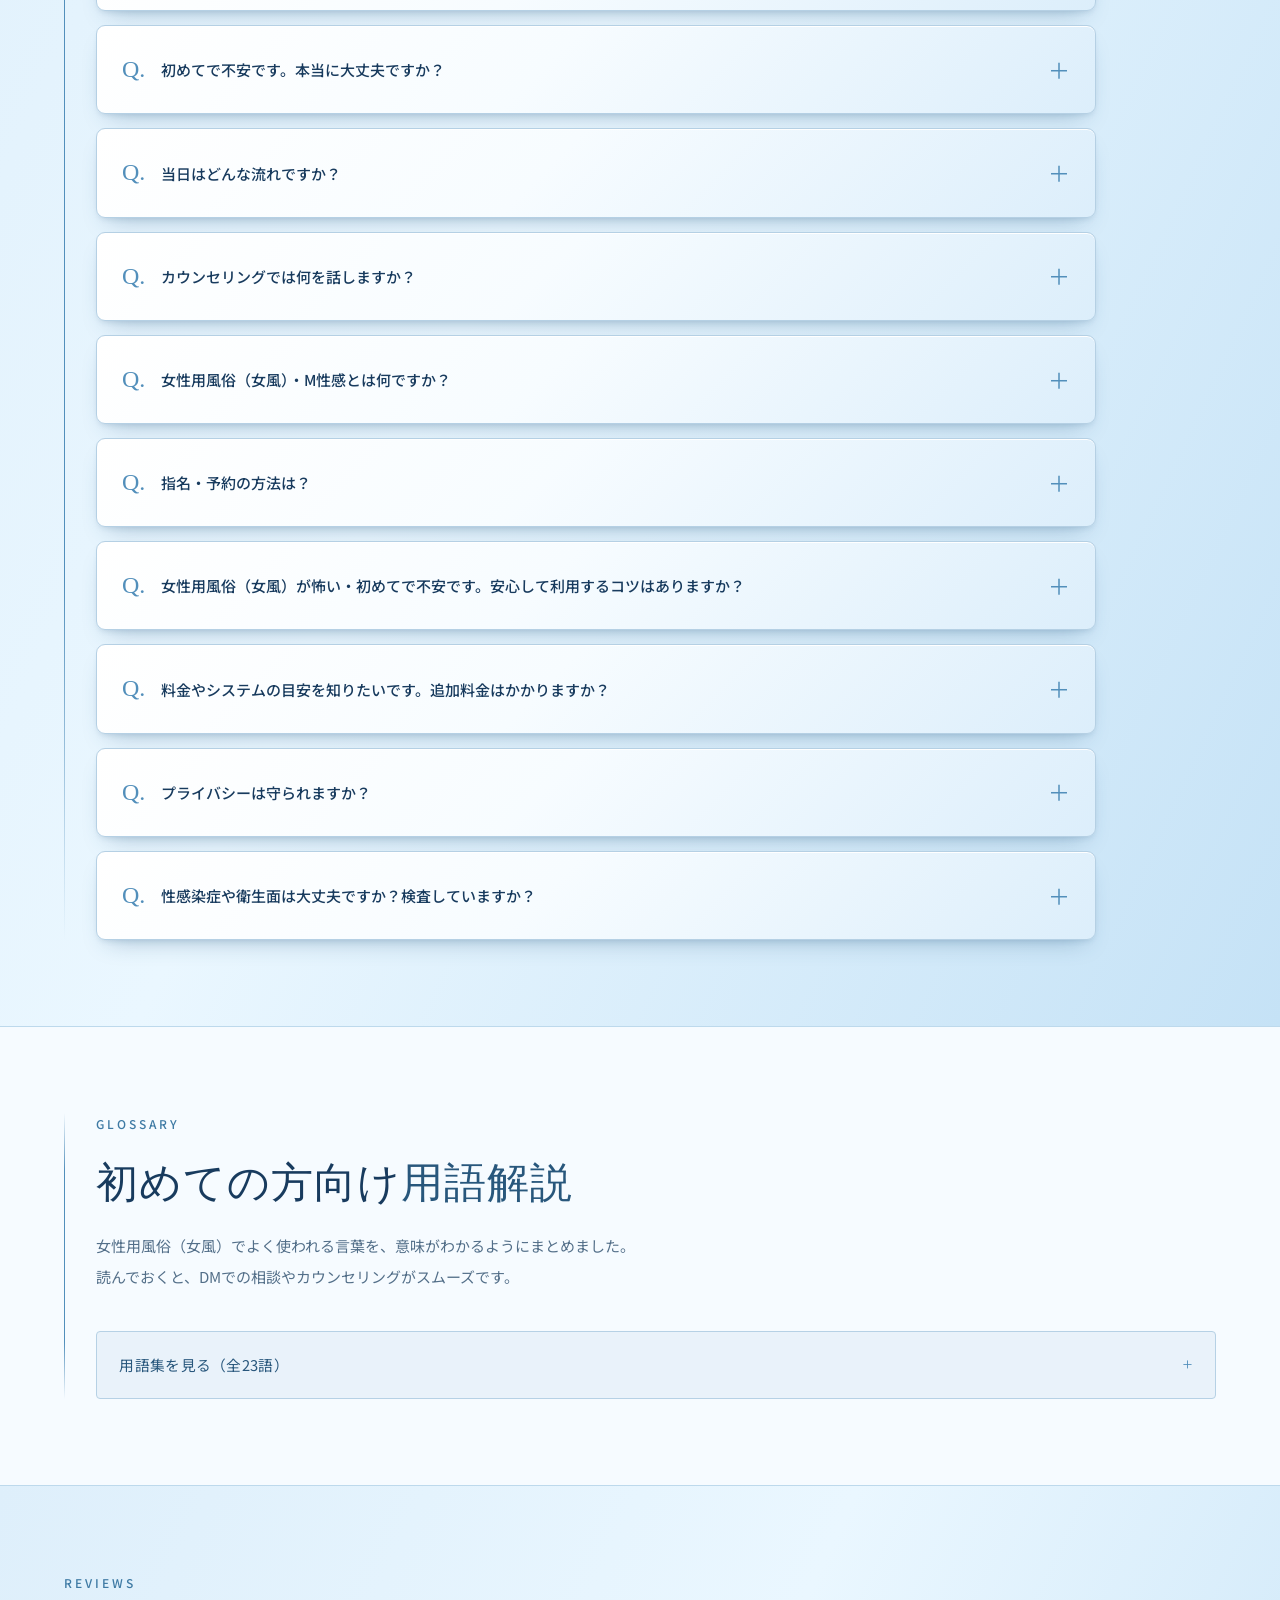
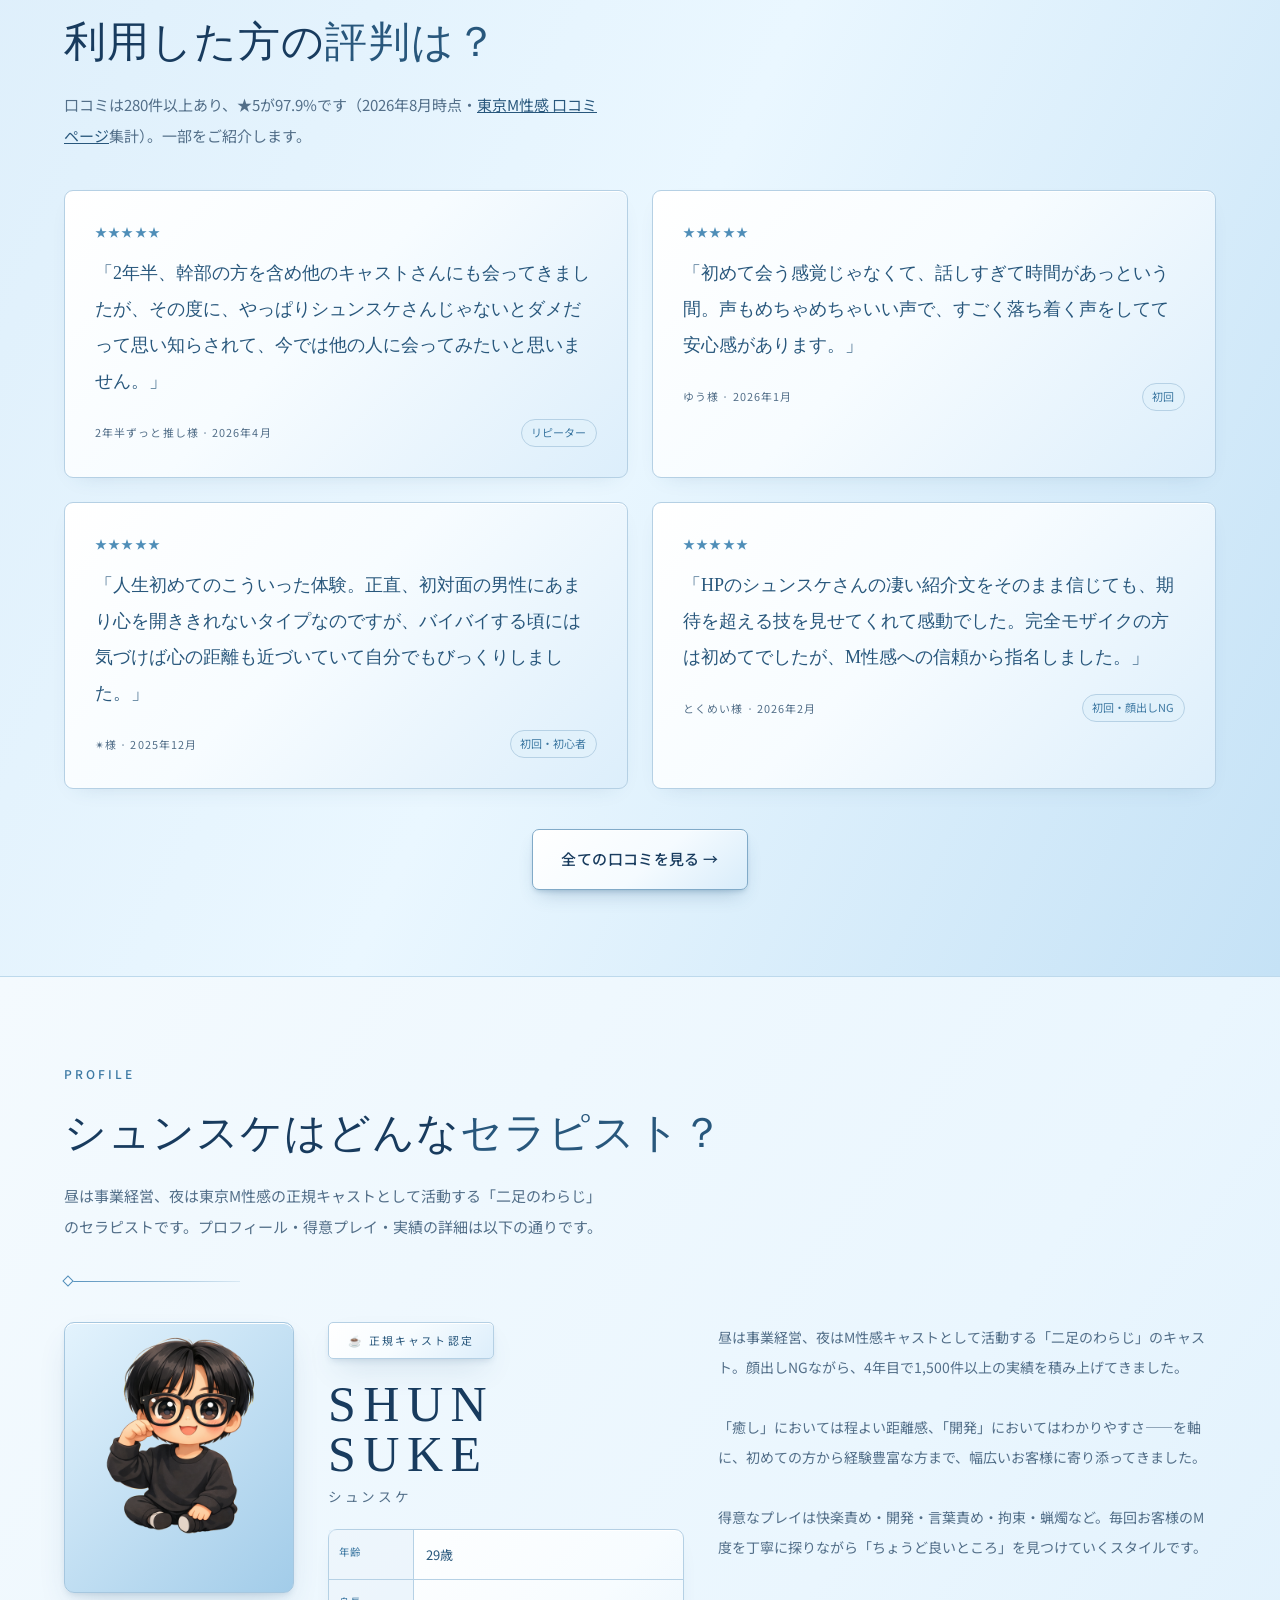
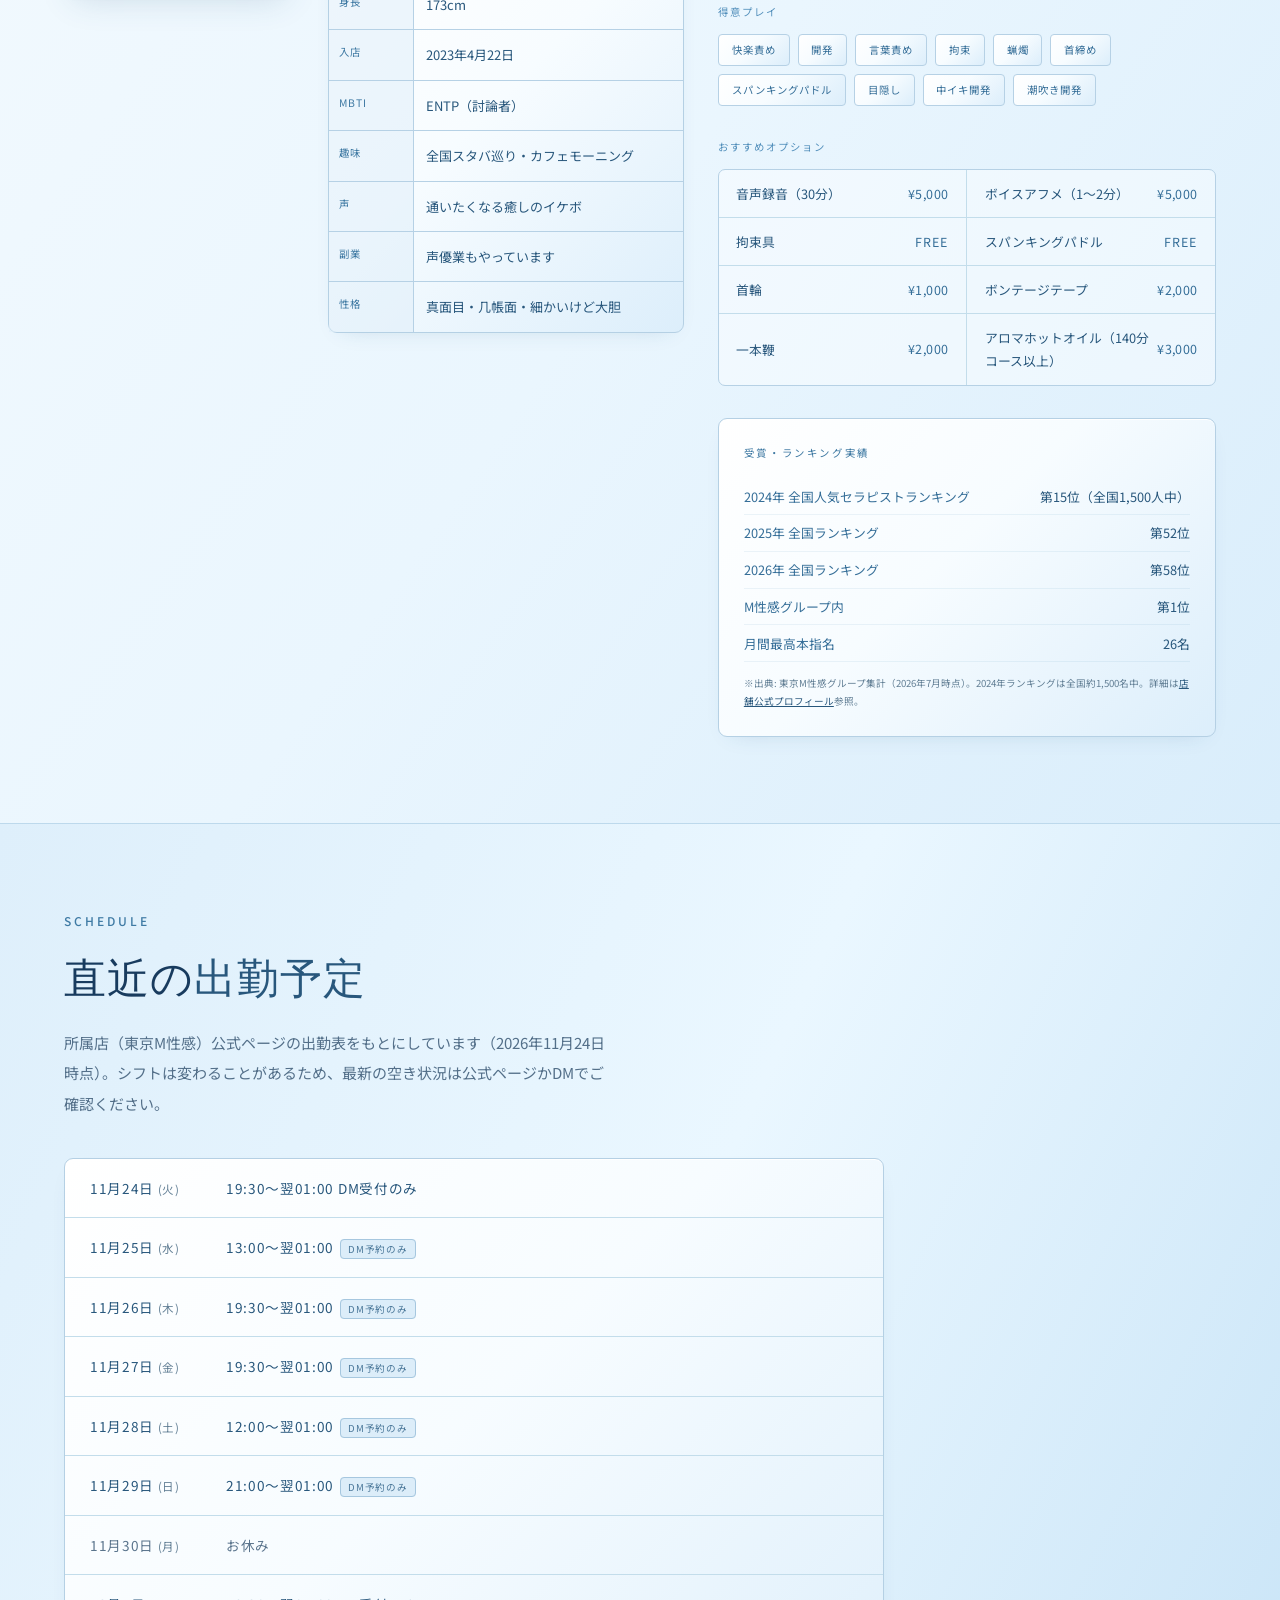
==== commit 3eca4b73: "sync: 出勤予定・いいね集計を自動更新" ====
--- a/index.html
+++ b/index.html
@@ -3192,6 +3192,7 @@
         <div class="shift-row" data-shift-date="2026-12-01"><span class="shift-date">12月1日<span class="shift-dow">(火)</span></span><span class="shift-time">19:30～翌01:00 DM受付のみ</span></div>
         <div class="shift-row" data-shift-date="2026-12-02"><span class="shift-date">12月2日<span class="shift-dow">(水)</span></span><span class="shift-time">19:30～翌01:00 DM受付のみ</span></div>
         <div class="shift-row" data-shift-date="2026-12-03"><span class="shift-date">12月3日<span class="shift-dow">(木)</span></span><span class="shift-time">19:30～翌01:00 DM受付のみ</span></div>
+        <div class="shift-row" data-shift-date="2026-12-04"><span class="shift-date">12月4日<span class="shift-dow">(金)</span></span><span class="shift-time">19:30～翌01:00 DM受付のみ</span></div>
         <!-- SHIFT:END -->
 </div>
 <p class="shift-note">お休みの日や掲載のない日でも、希望日があればDMで相談できます。予定が合わない時期は、テレフォンコースという選択肢もあります。</p>
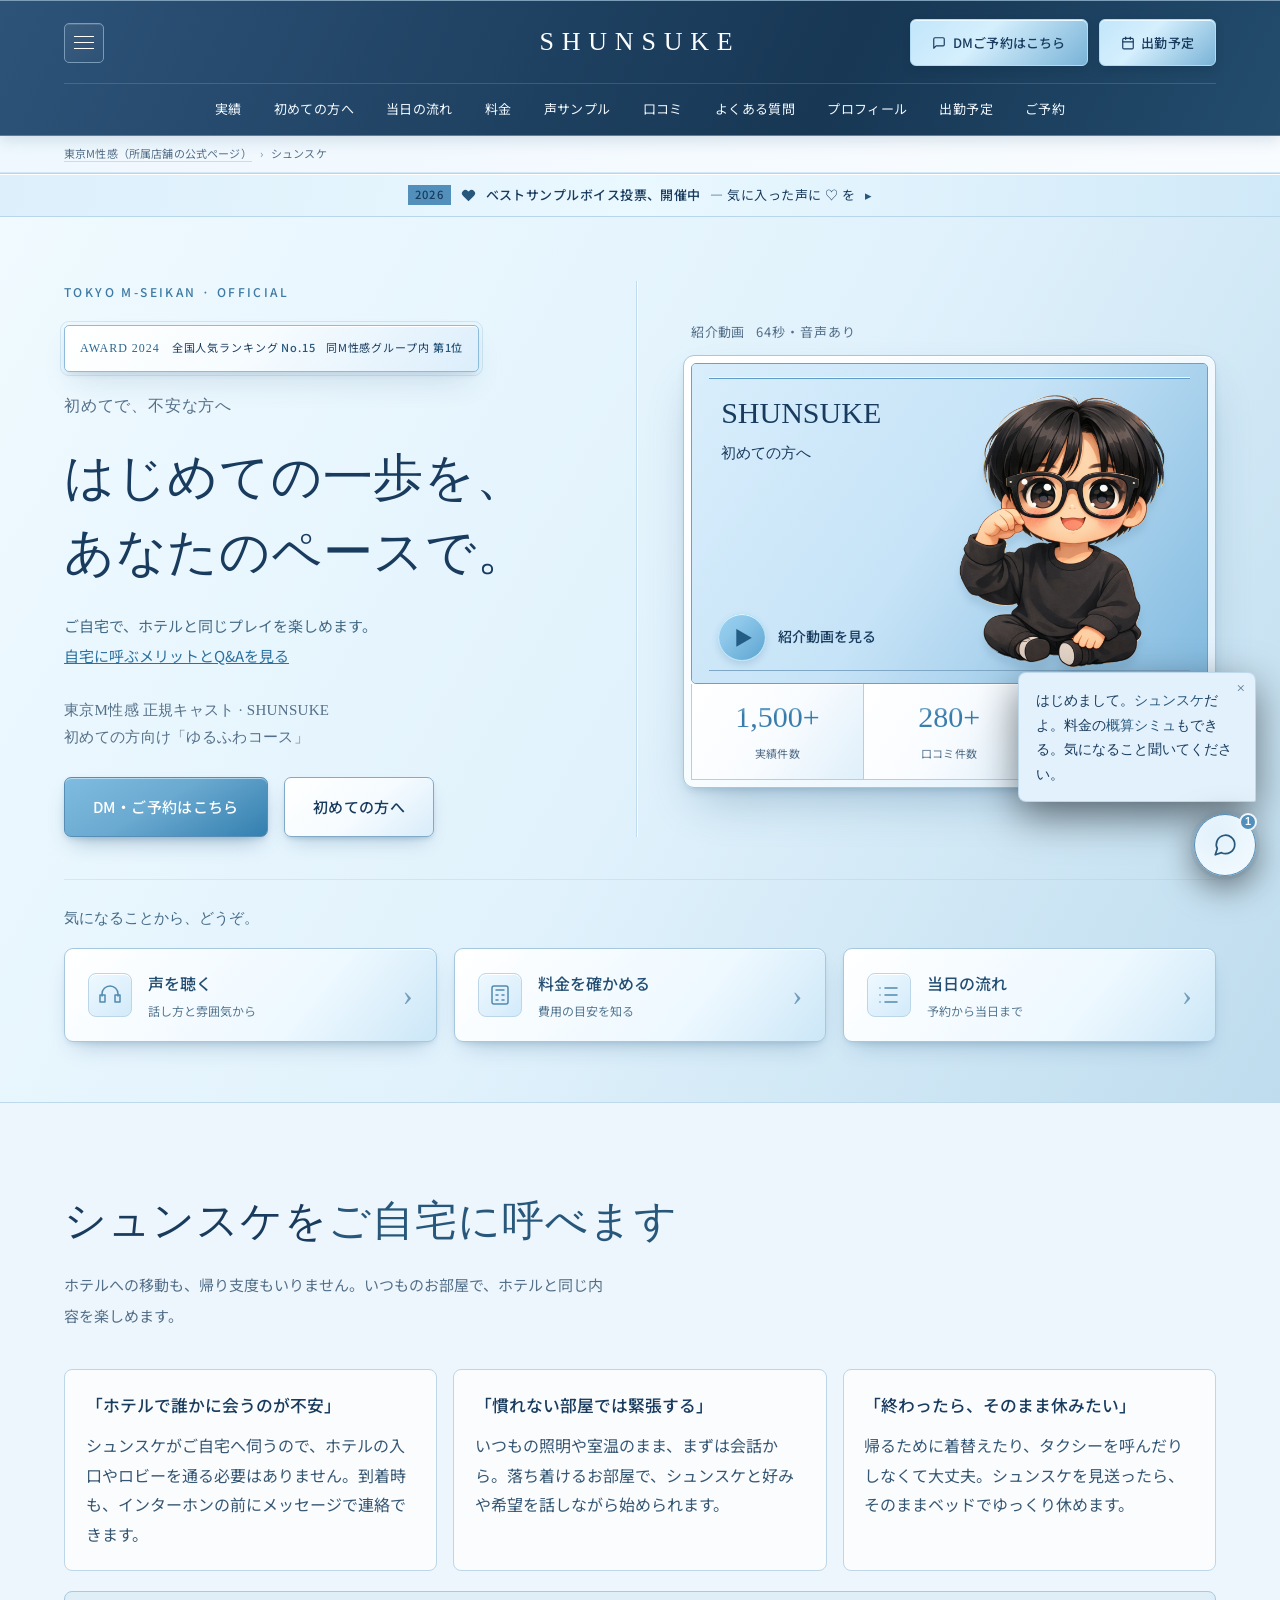
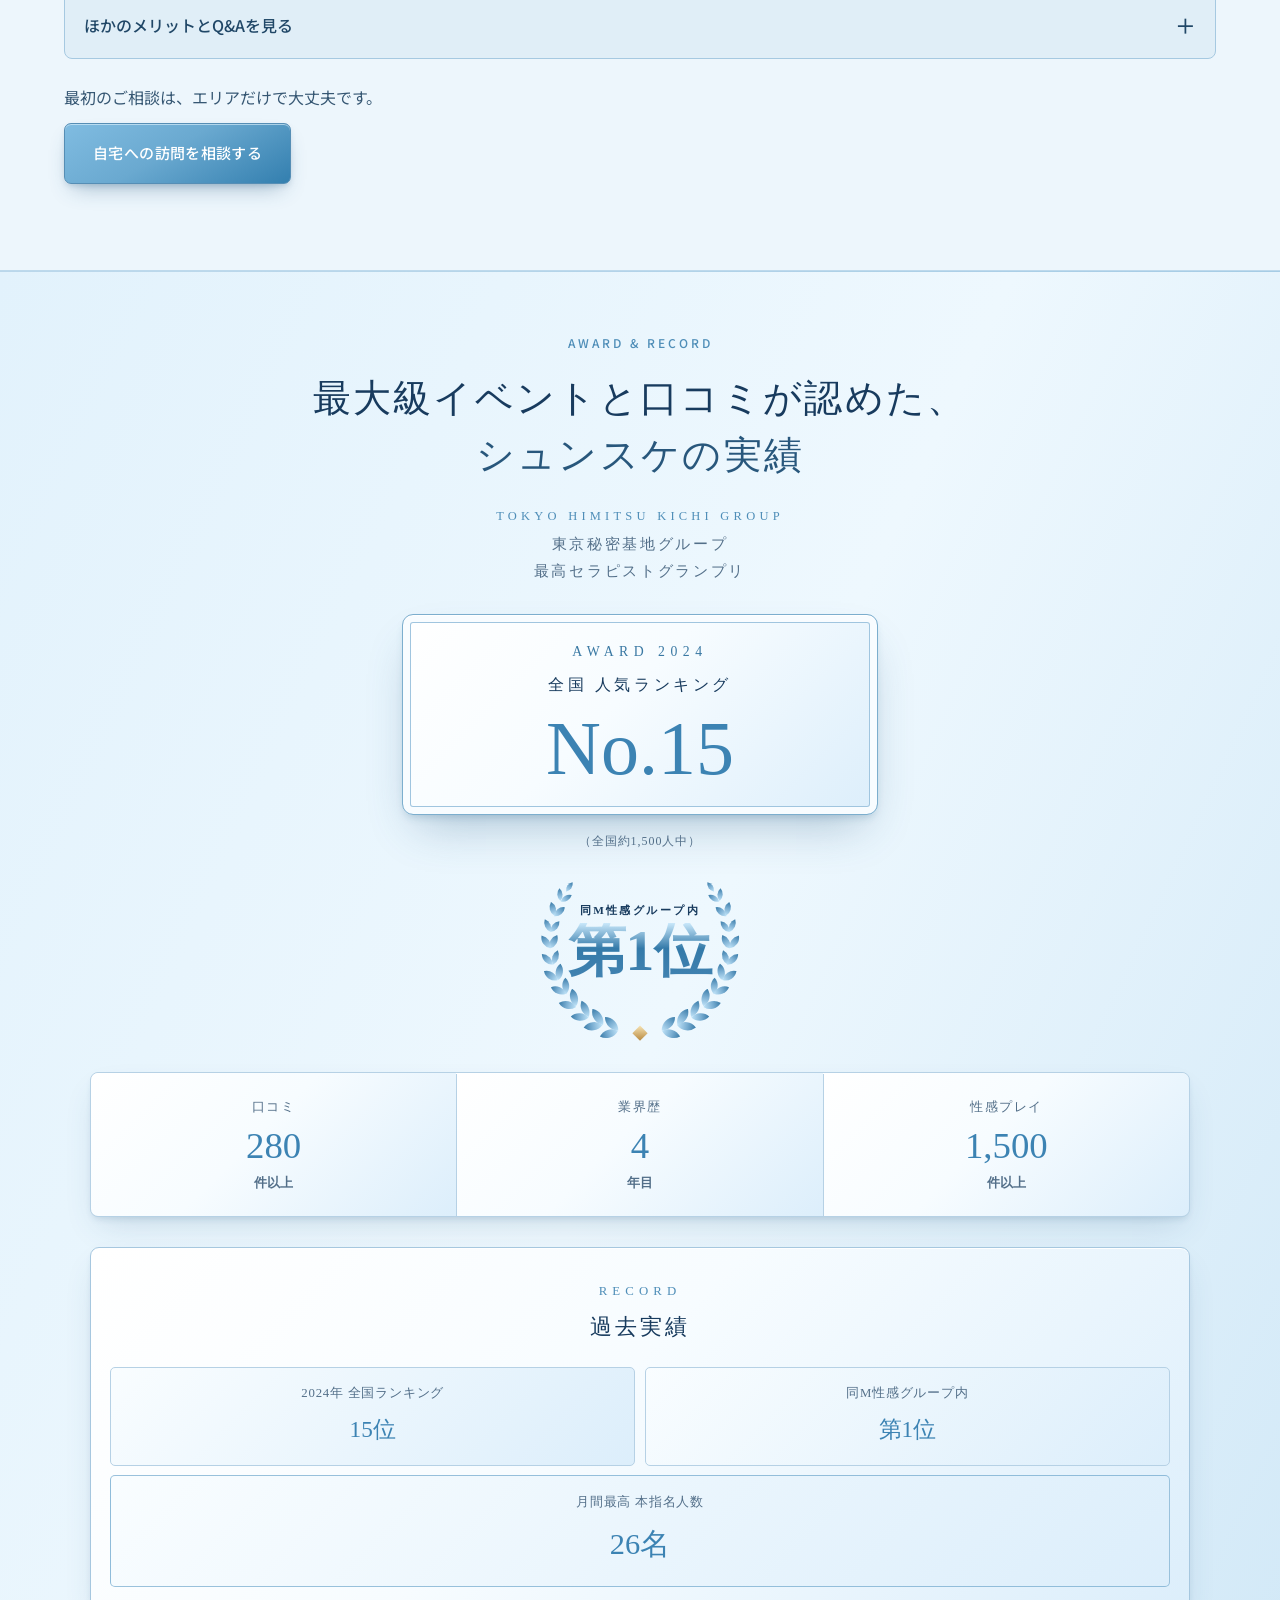
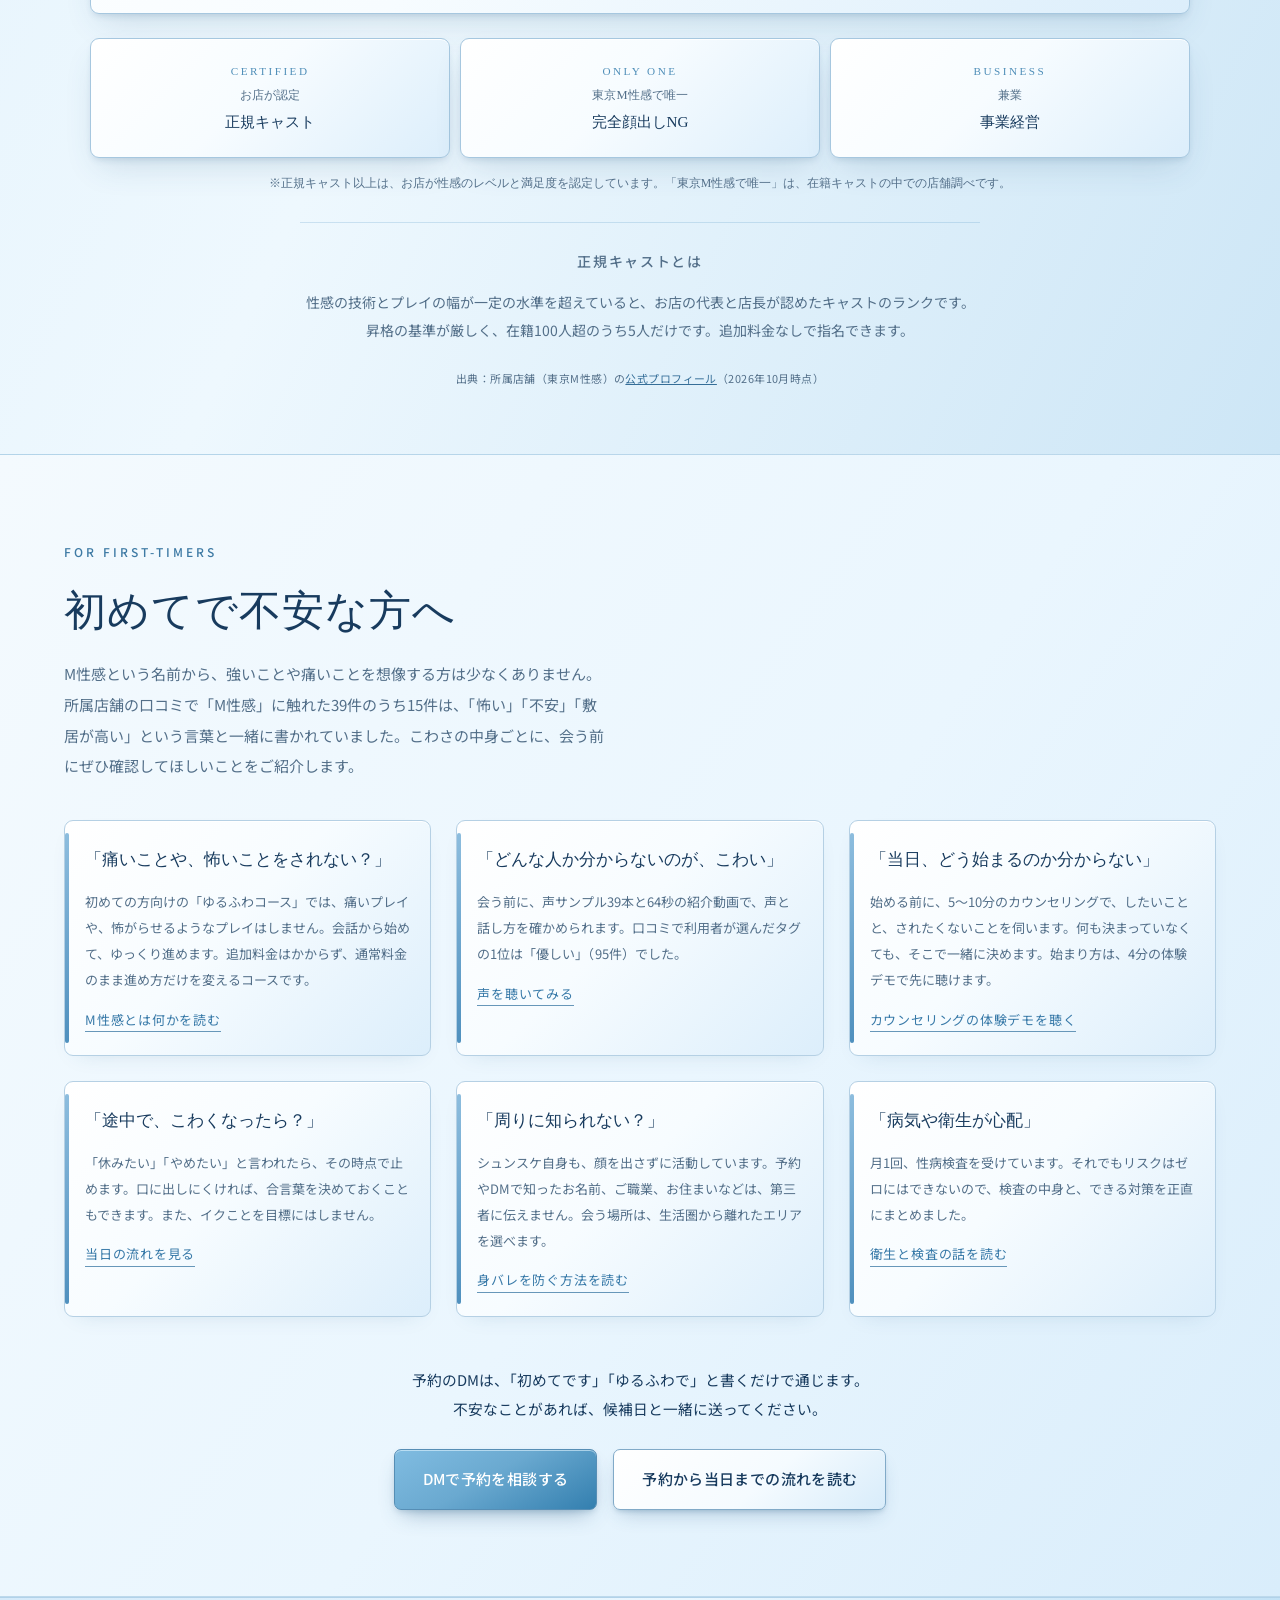
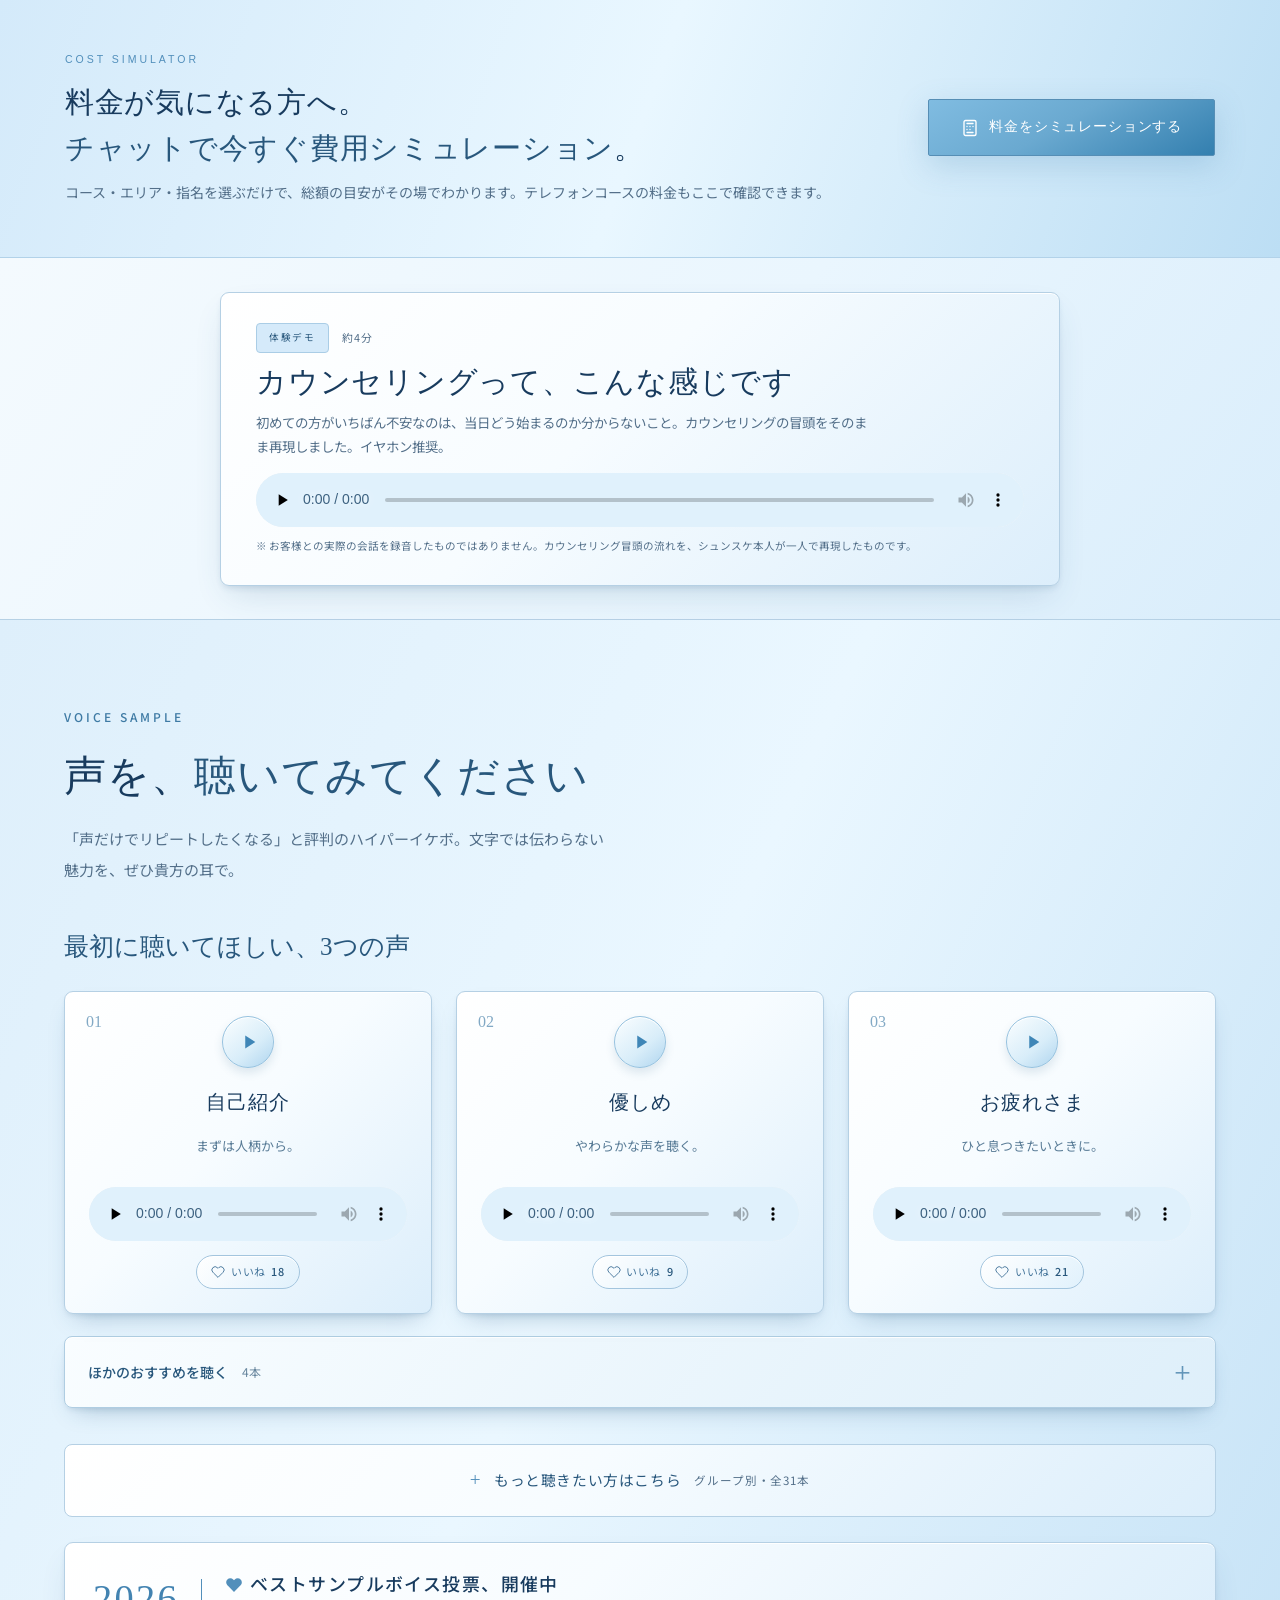
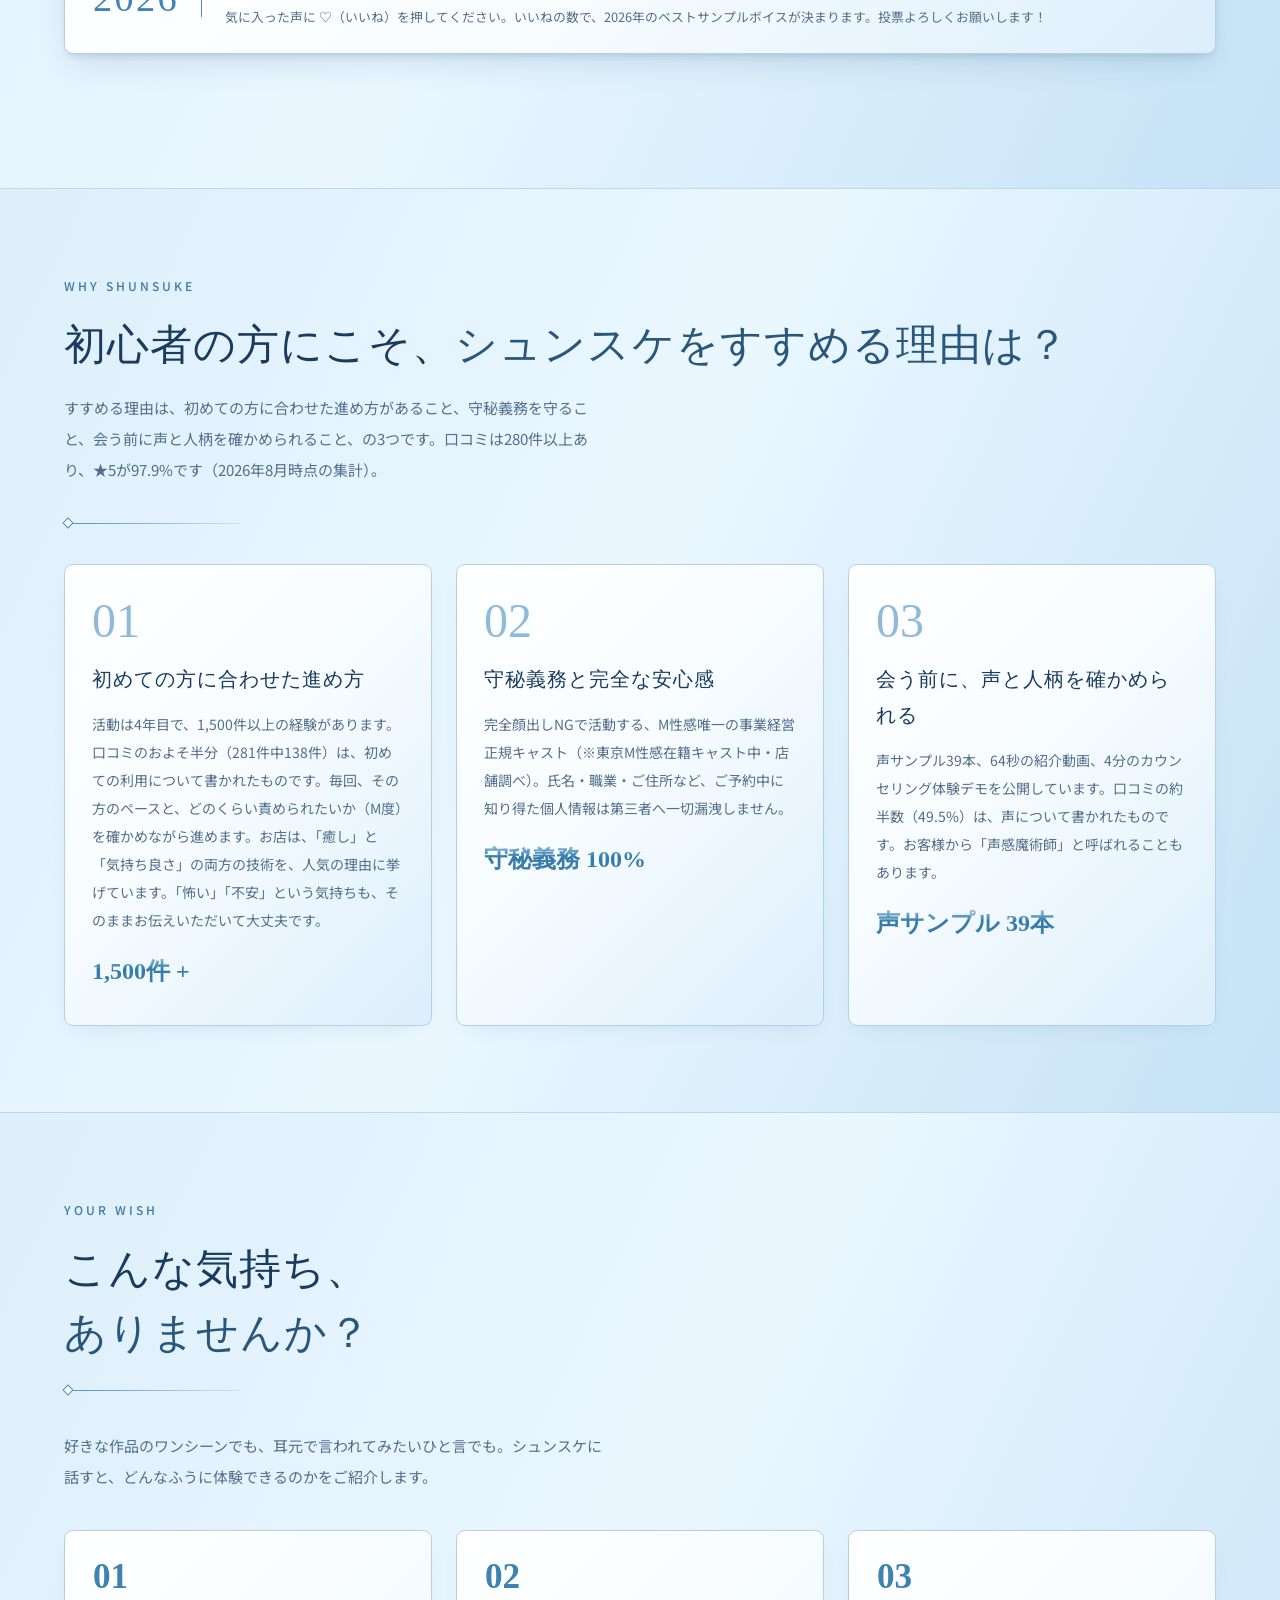
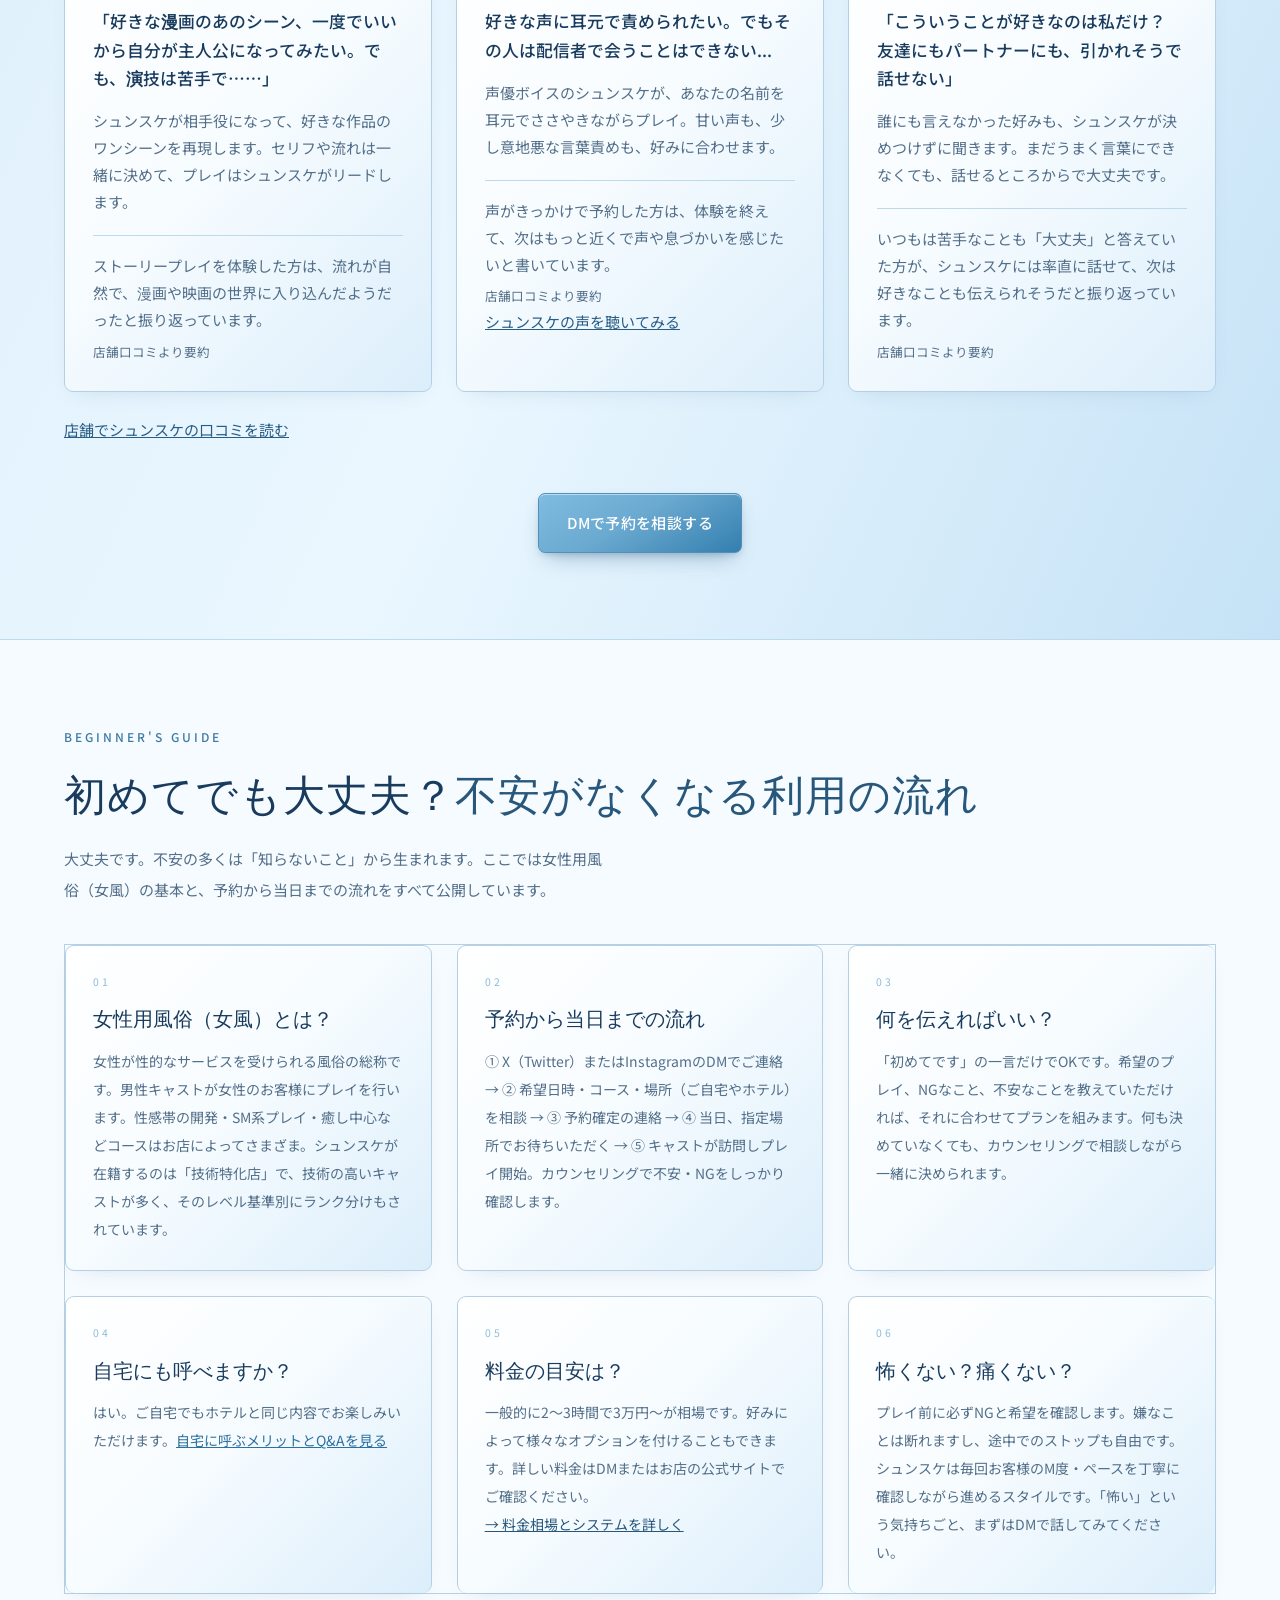
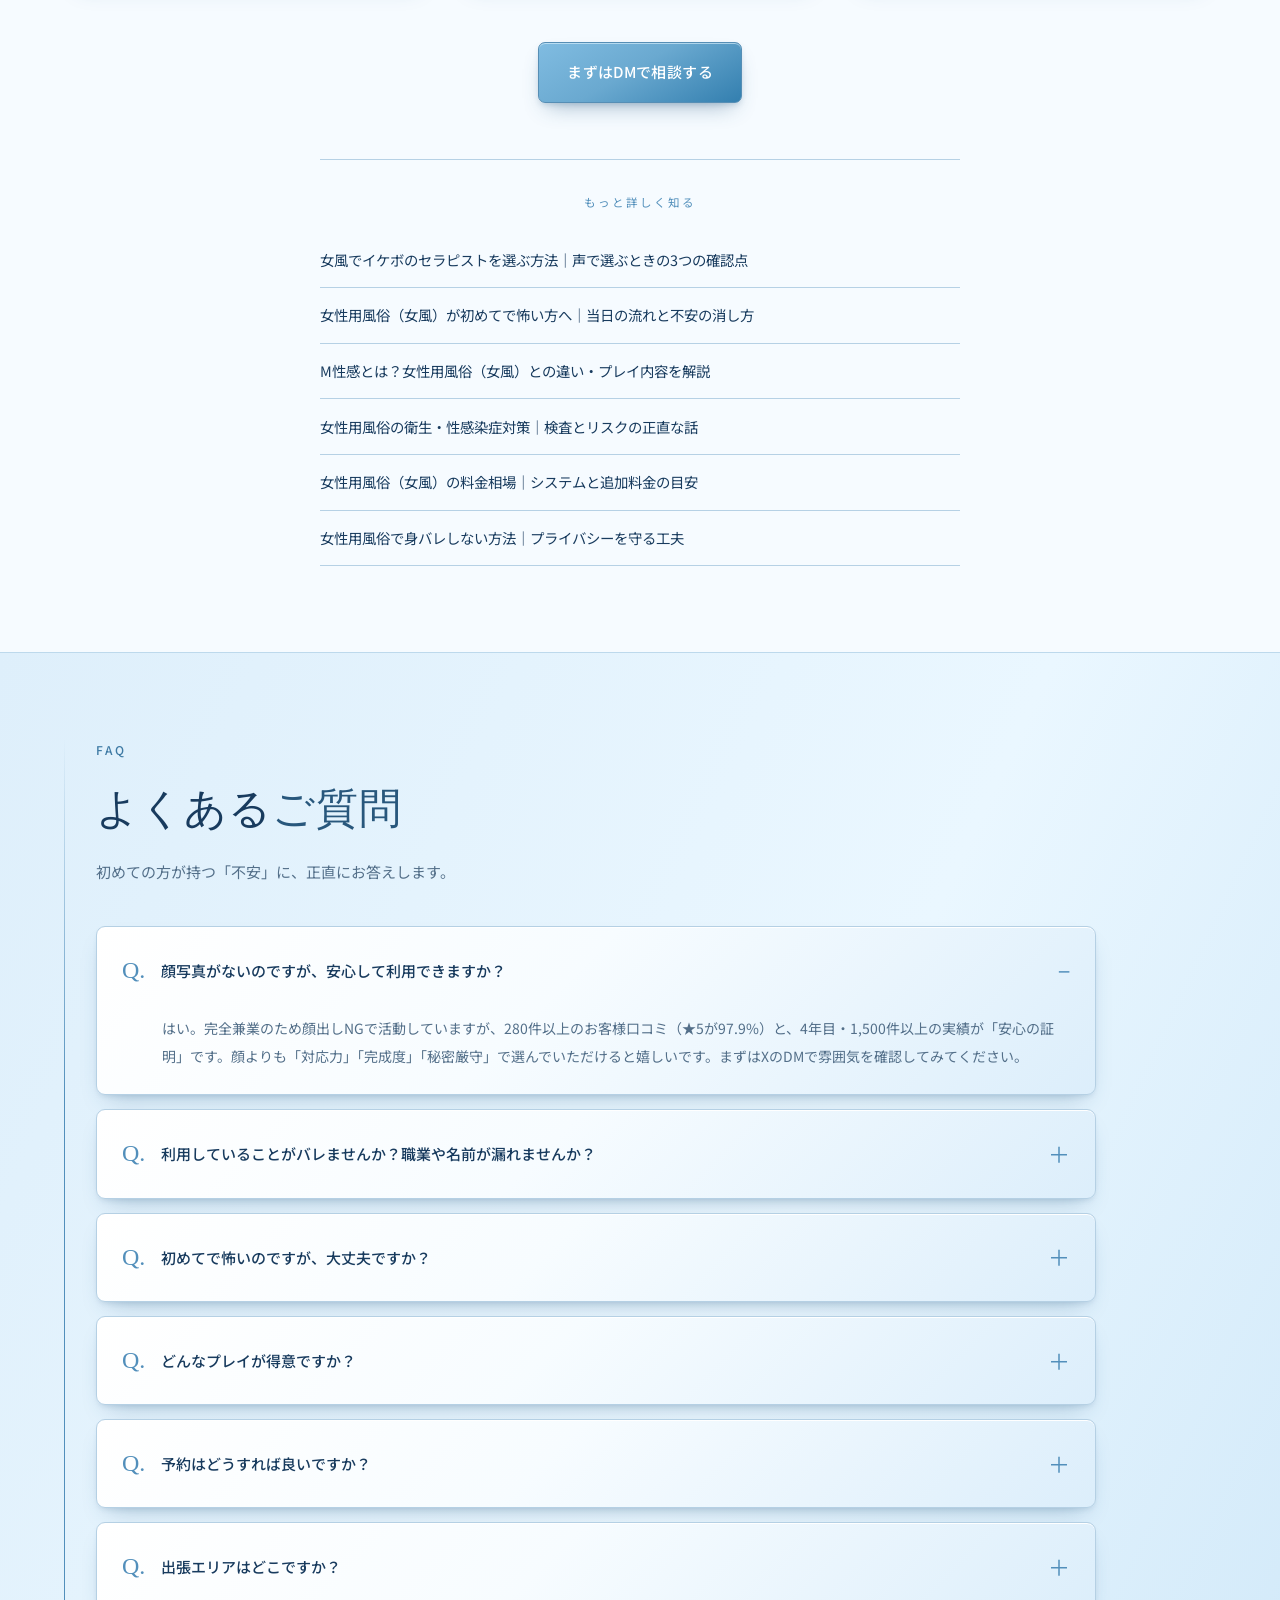
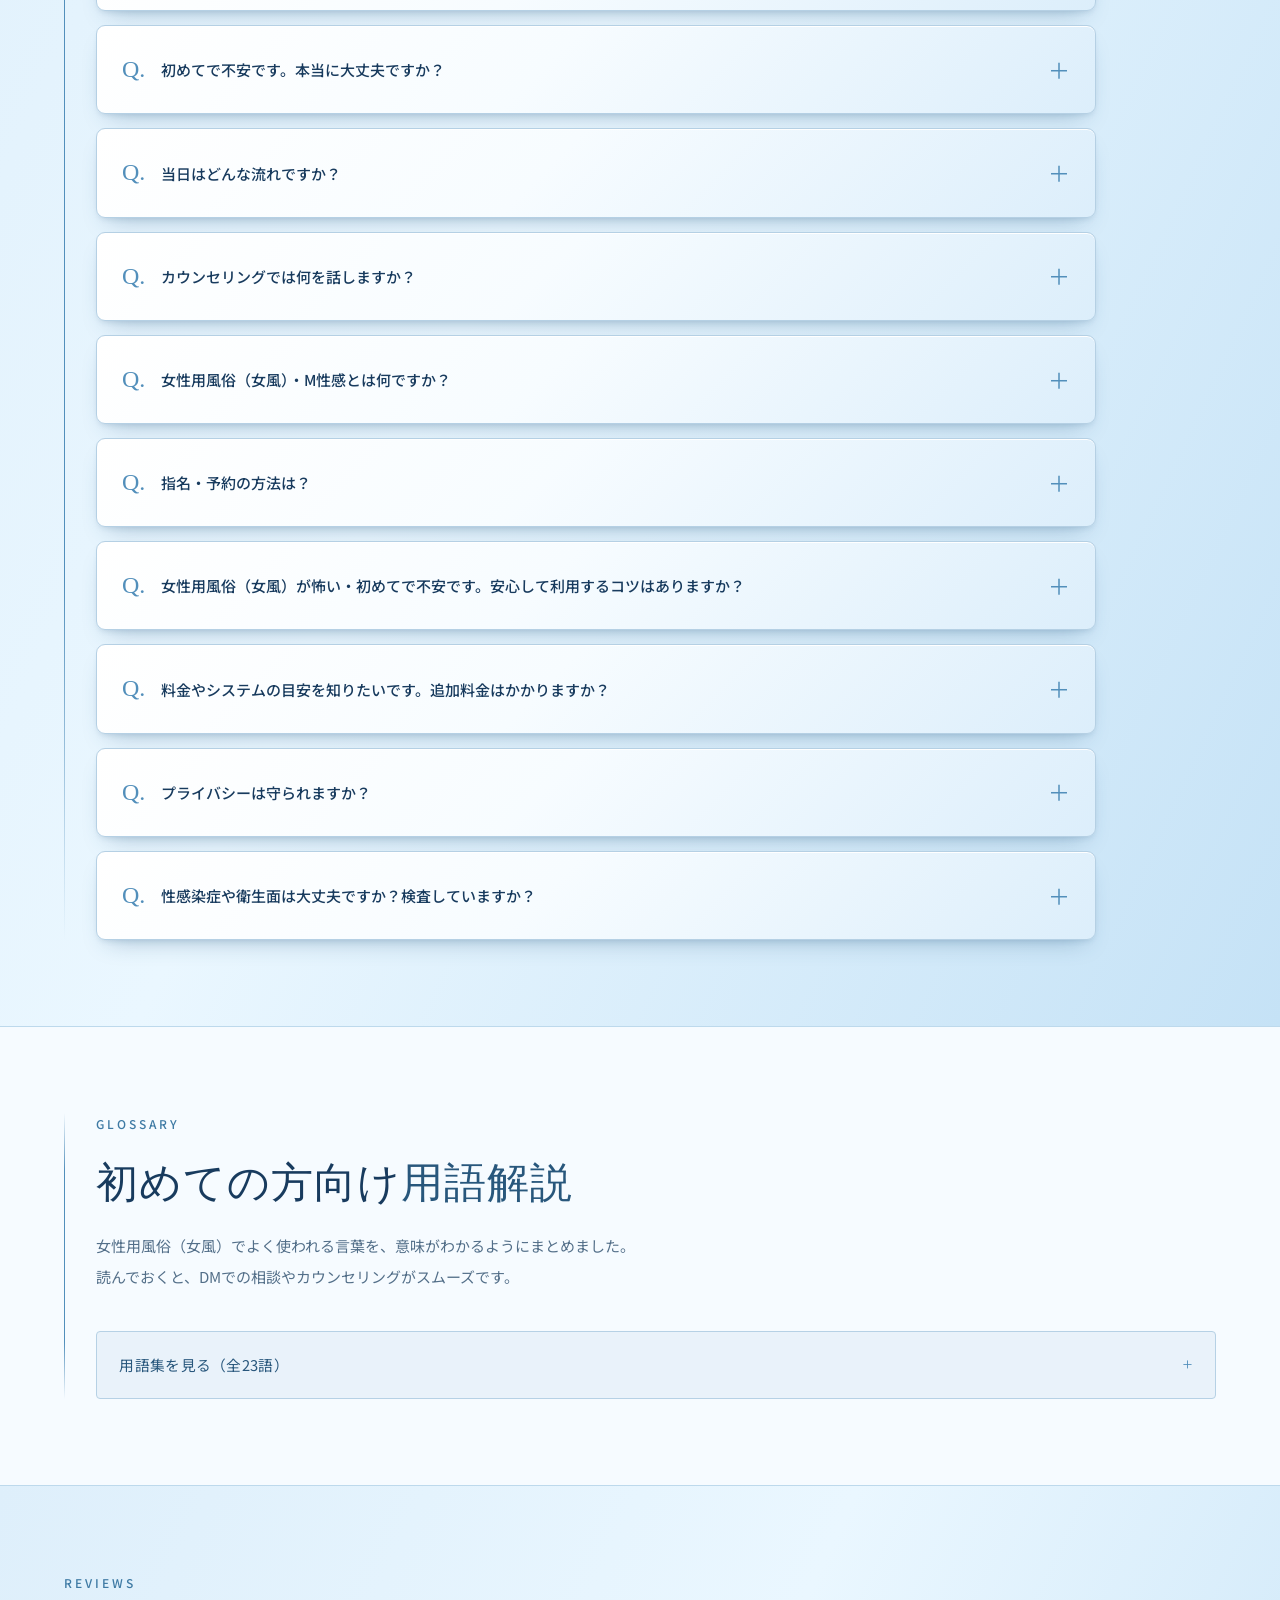
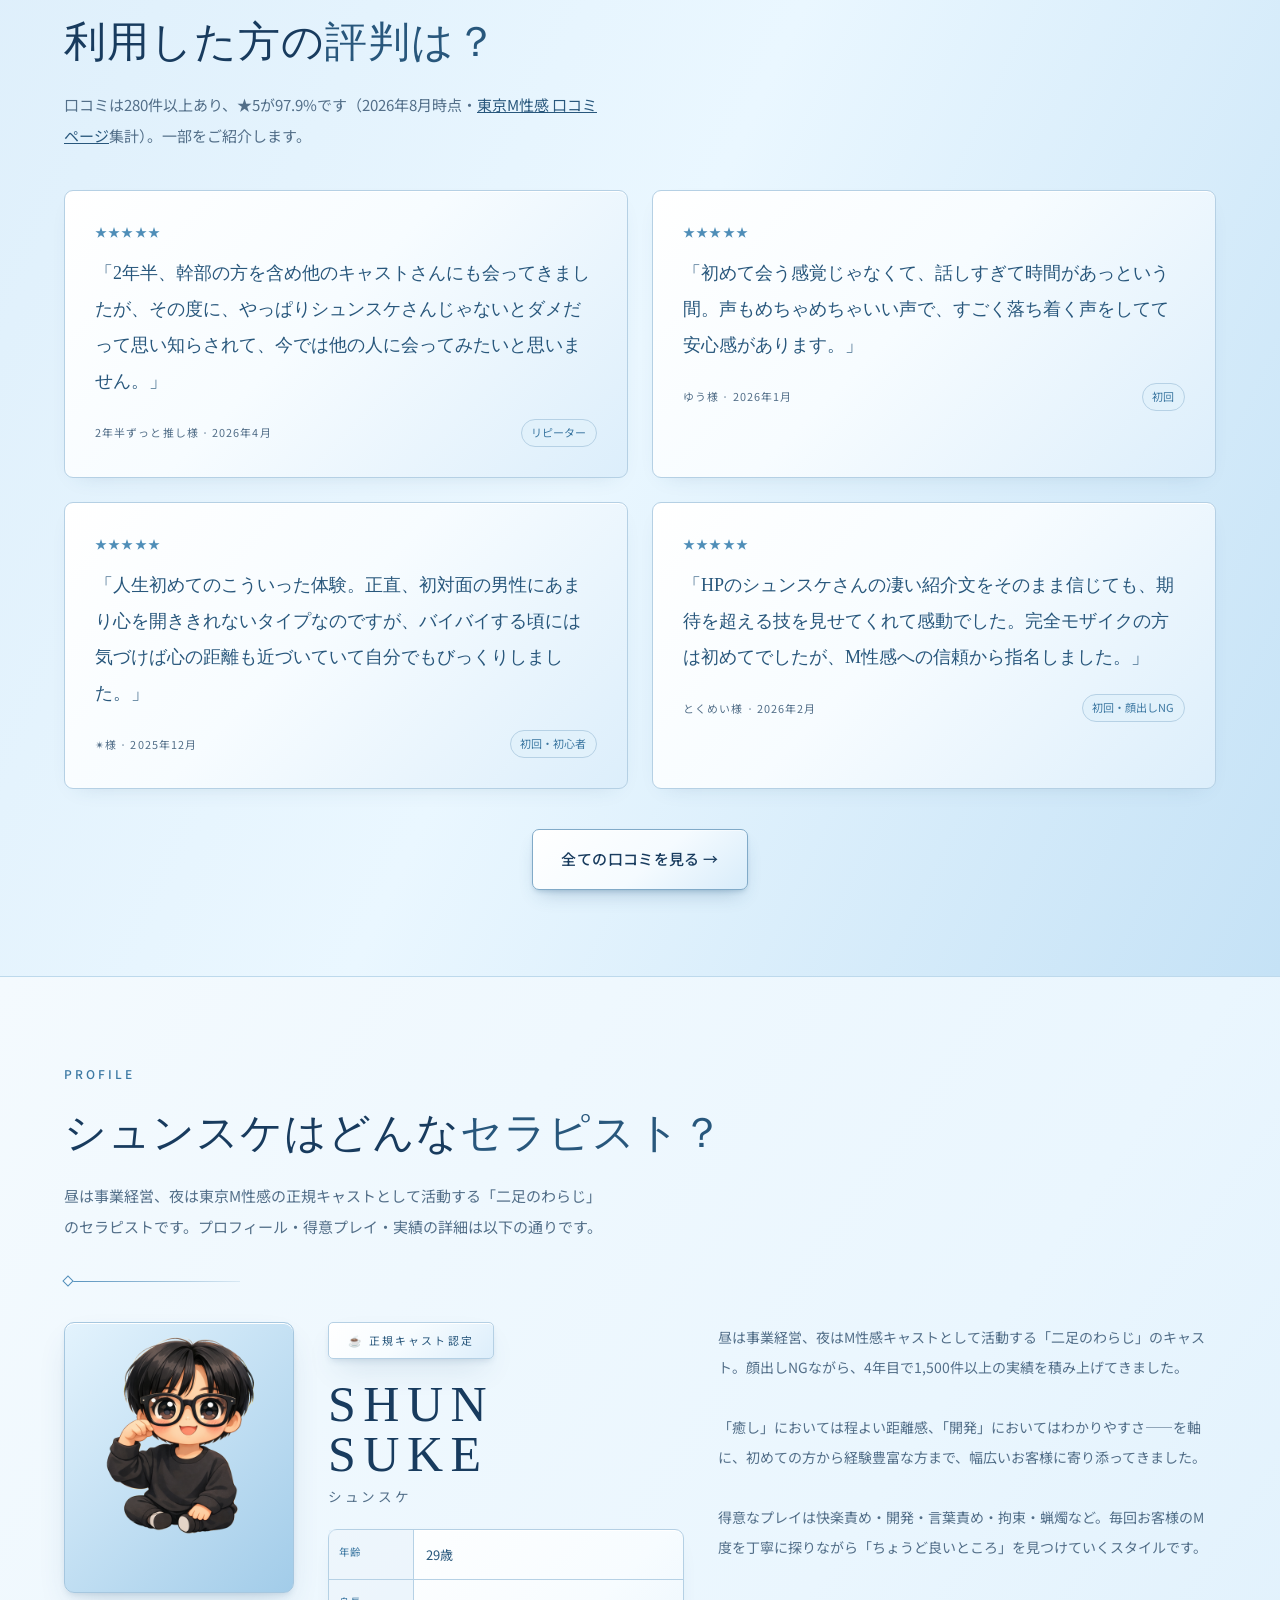
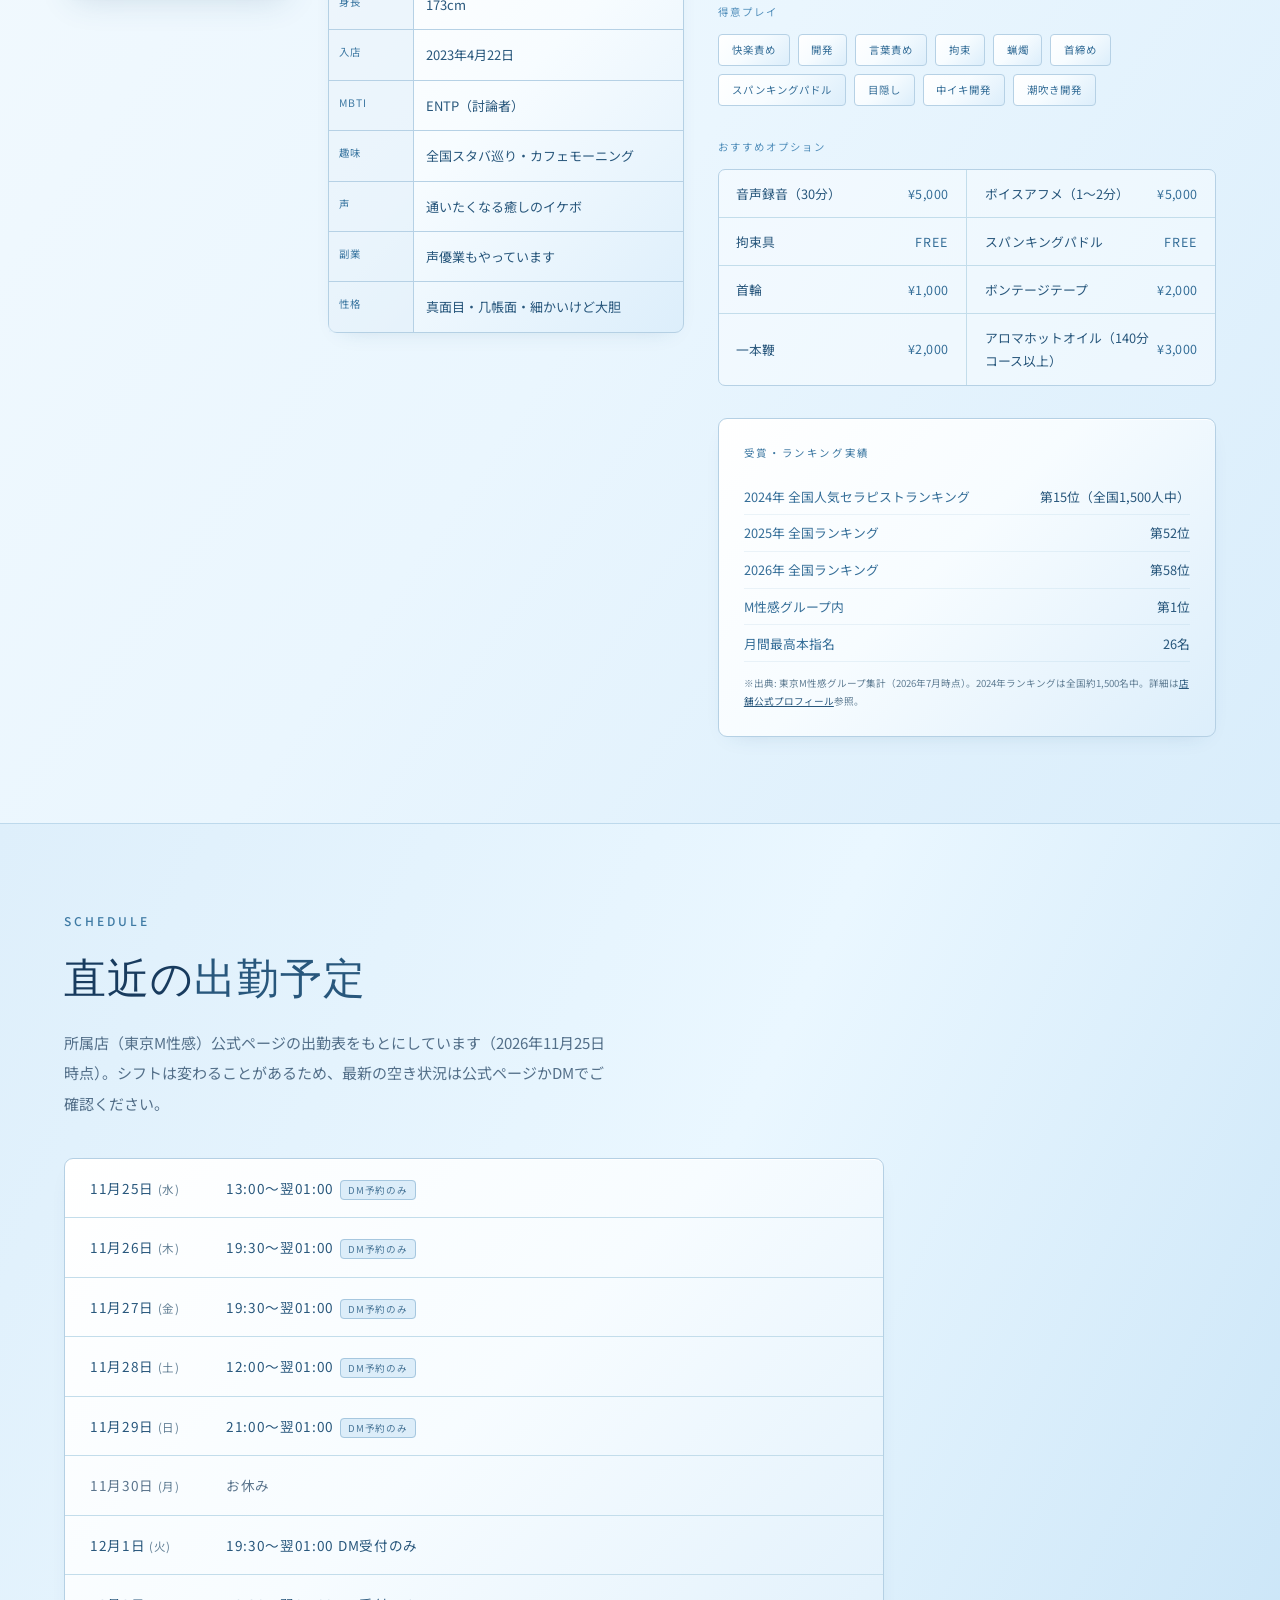
==== commit dac57a52: "sync: 出勤予定・いいね集計を自動更新" ====
--- a/index.html
+++ b/index.html
@@ -3179,10 +3179,9 @@
 <div class="section-inner">
 <span class="section-label">Schedule</span>
 <h2>直近の<em>出勤予定</em></h2>
-<p class="section-lead">所属店（東京M性感）公式ページの出勤表をもとにしています（<span id="shiftAsOf">2026年11月24日時点</span>）。シフトは変わることがあるため、最新の空き状況は公式ページかDMでご確認ください。</p>
+<p class="section-lead">所属店（東京M性感）公式ページの出勤表をもとにしています（<span id="shiftAsOf">2026年11月25日時点</span>）。シフトは変わることがあるため、最新の空き状況は公式ページかDMでご確認ください。</p>
 <div class="shift-board">
 <!-- SHIFT:START -->
-        <div class="shift-row" data-shift-date="2026-11-24"><span class="shift-date">11月24日<span class="shift-dow">(火)</span></span><span class="shift-time">19:30～翌01:00 DM受付のみ</span></div>
         <div class="shift-row" data-shift-date="2026-11-25"><span class="shift-date">11月25日<span class="shift-dow">(水)</span></span><span class="shift-time">13:00～翌01:00<span class="shift-tag">DM予約のみ</span></span></div>
         <div class="shift-row" data-shift-date="2026-11-26"><span class="shift-date">11月26日<span class="shift-dow">(木)</span></span><span class="shift-time">19:30～翌01:00<span class="shift-tag">DM予約のみ</span></span></div>
         <div class="shift-row" data-shift-date="2026-11-27"><span class="shift-date">11月27日<span class="shift-dow">(金)</span></span><span class="shift-time">19:30～翌01:00<span class="shift-tag">DM予約のみ</span></span></div>
@@ -3193,6 +3192,7 @@
         <div class="shift-row" data-shift-date="2026-12-02"><span class="shift-date">12月2日<span class="shift-dow">(水)</span></span><span class="shift-time">19:30～翌01:00 DM受付のみ</span></div>
         <div class="shift-row" data-shift-date="2026-12-03"><span class="shift-date">12月3日<span class="shift-dow">(木)</span></span><span class="shift-time">19:30～翌01:00 DM受付のみ</span></div>
         <div class="shift-row" data-shift-date="2026-12-04"><span class="shift-date">12月4日<span class="shift-dow">(金)</span></span><span class="shift-time">19:30～翌01:00 DM受付のみ</span></div>
+        <div class="shift-row" data-shift-date="2026-12-05"><span class="shift-date">12月5日<span class="shift-dow">(土)</span></span><span class="shift-time">12:00～翌01:00 DM受付のみ</span></div>
         <!-- SHIFT:END -->
 </div>
 <p class="shift-note">お休みの日や掲載のない日でも、希望日があればDMで相談できます。予定が合わない時期は、テレフォンコースという選択肢もあります。</p>
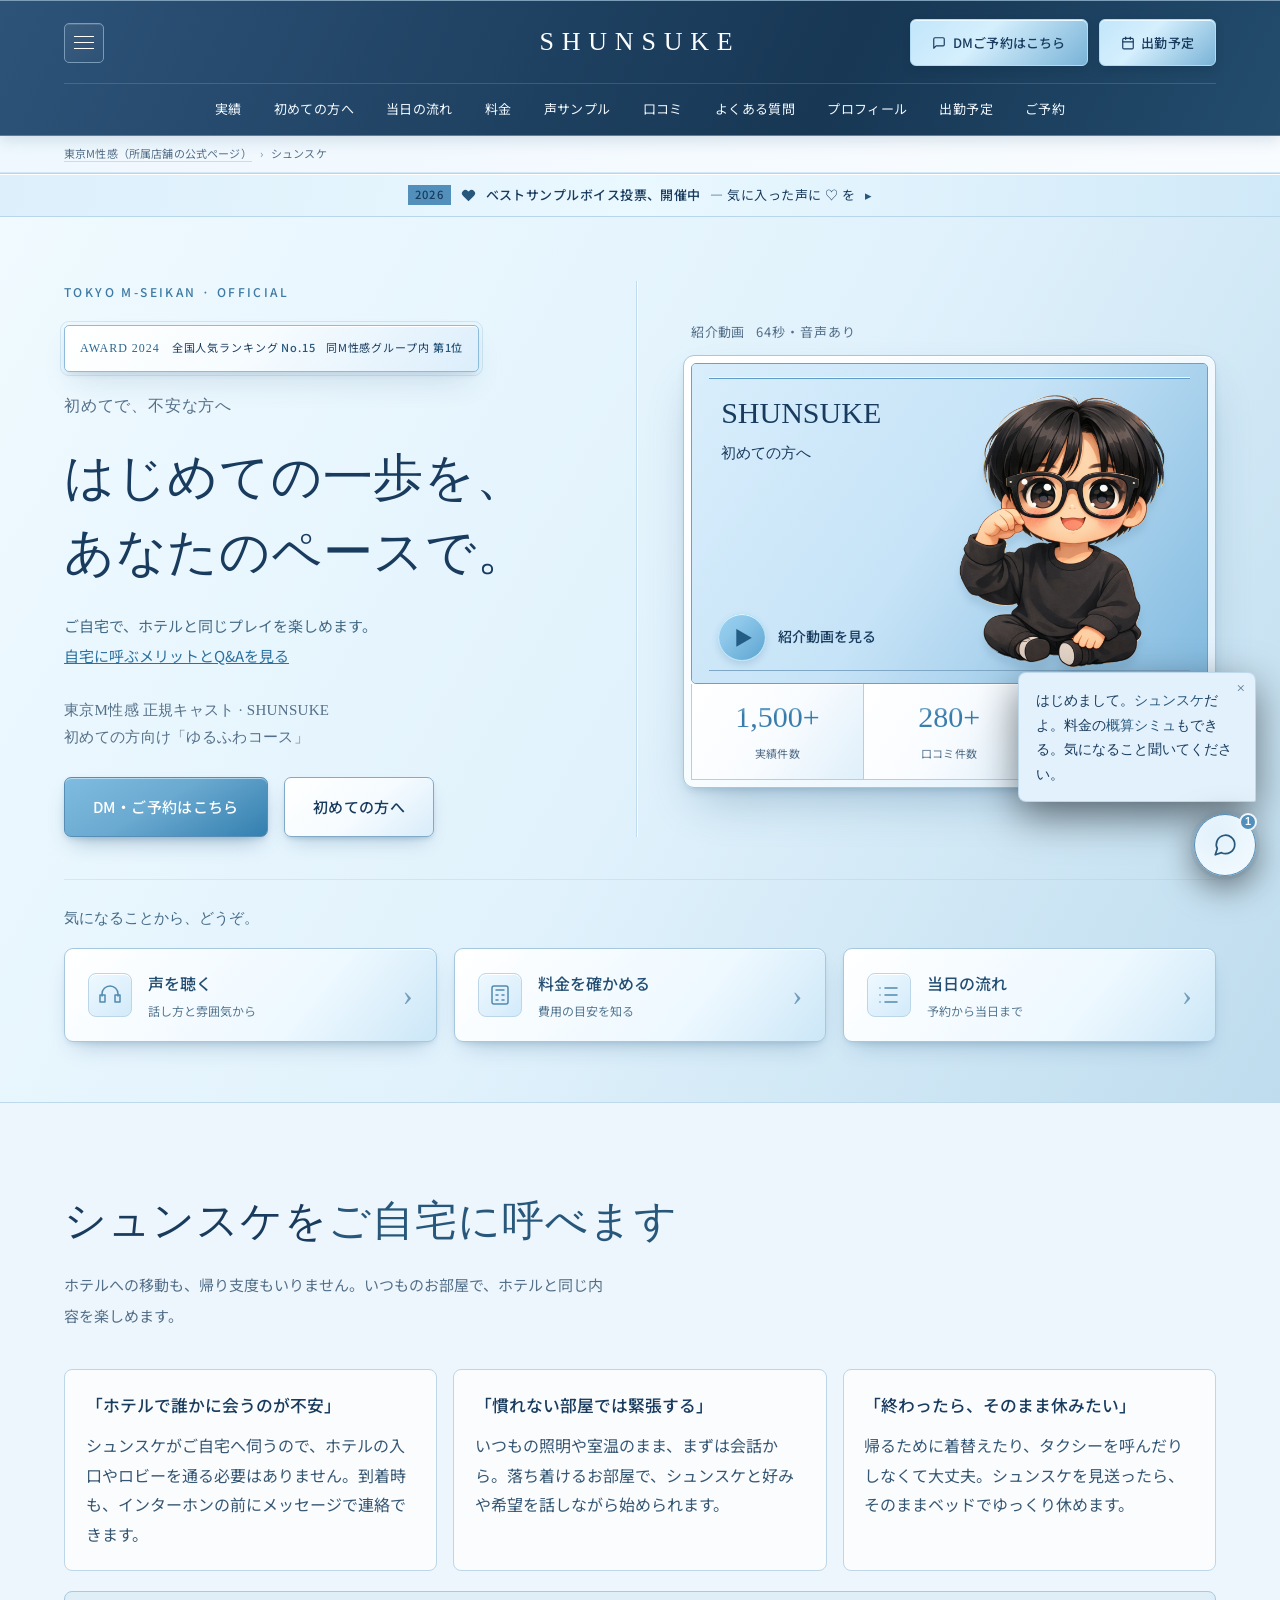
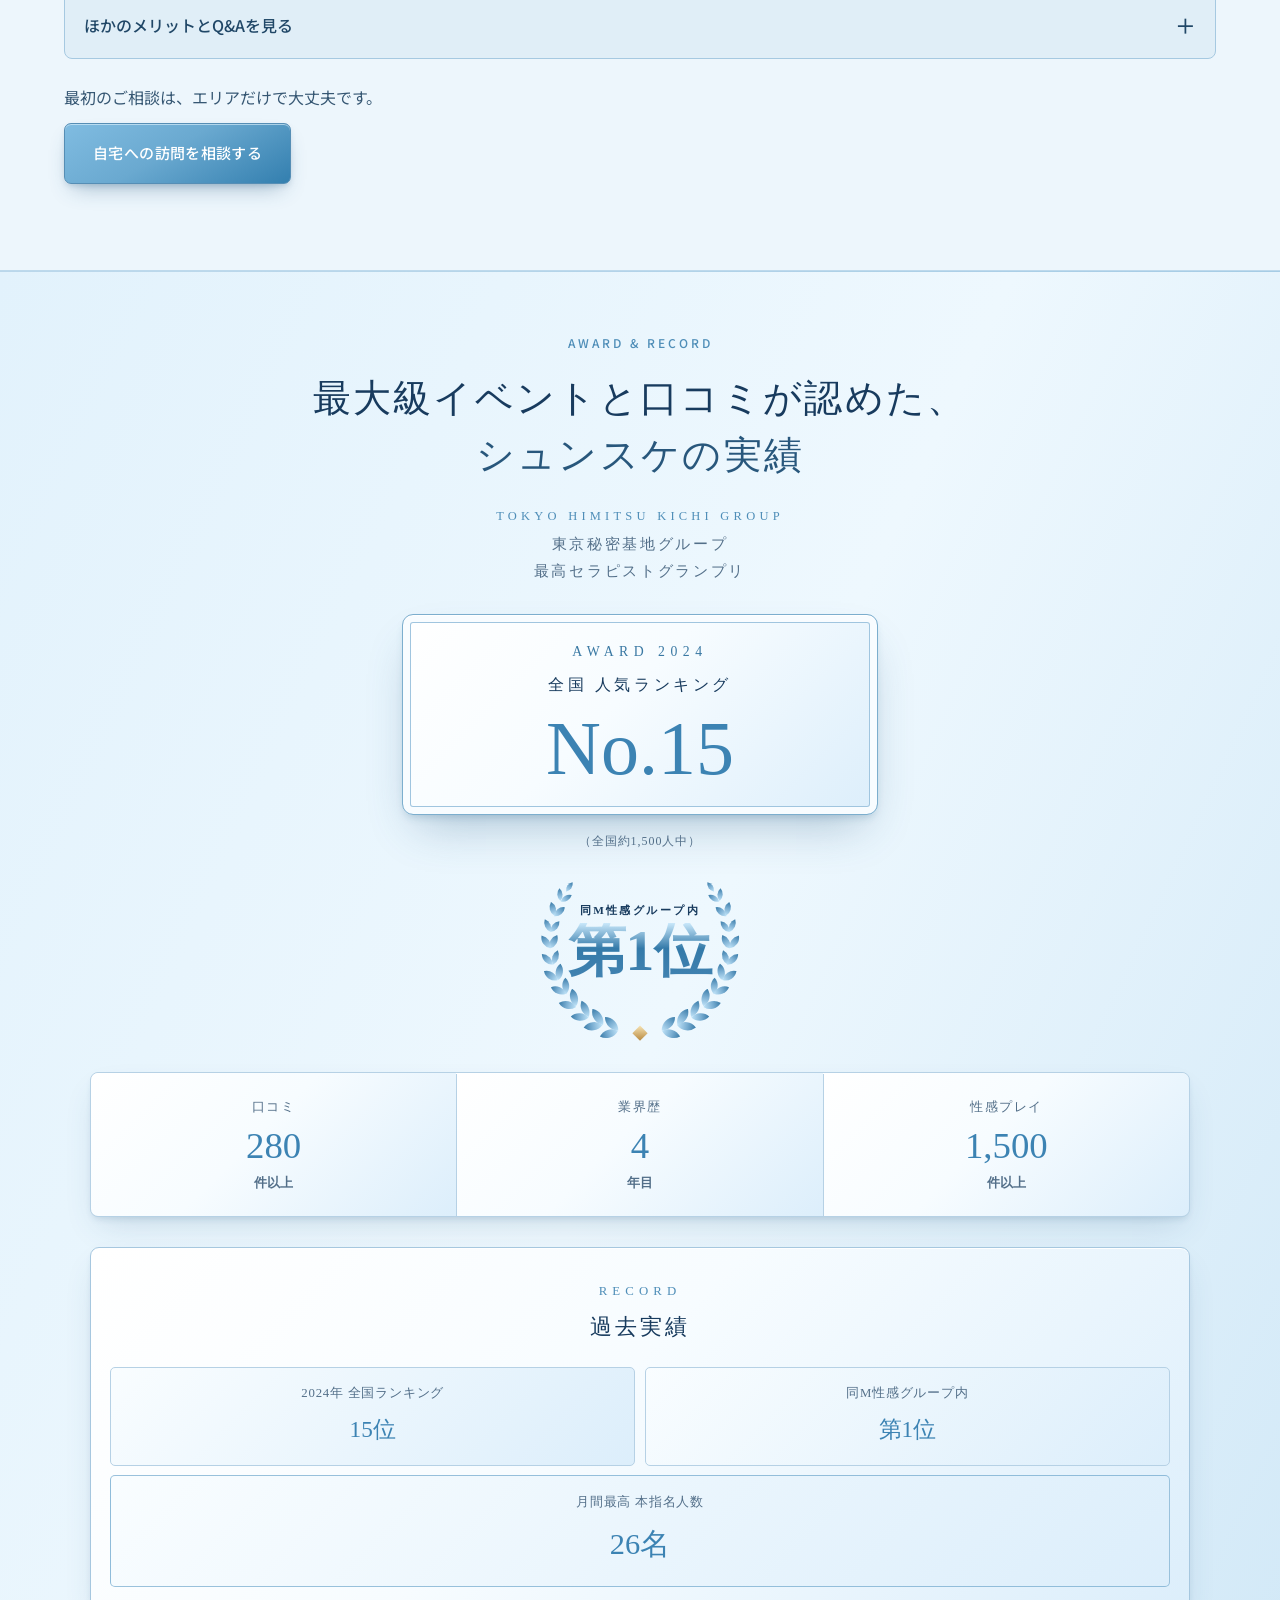
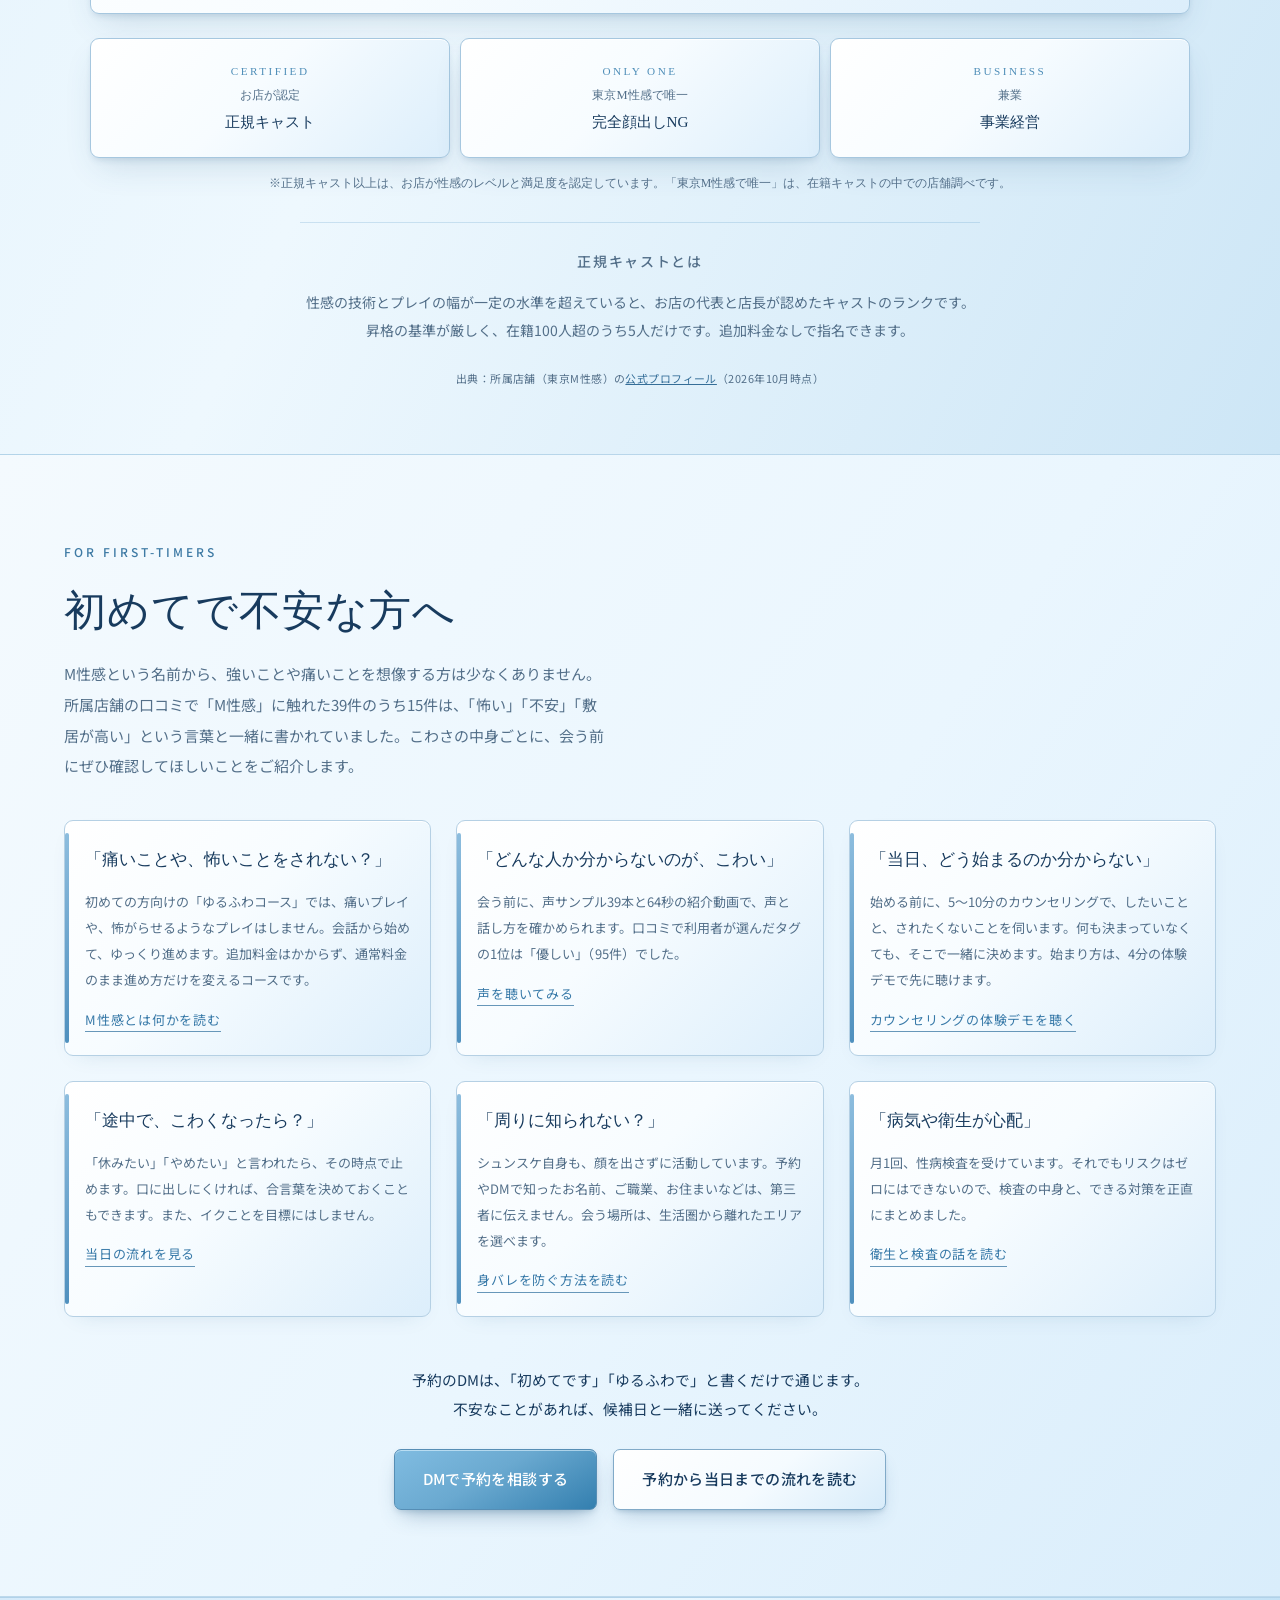
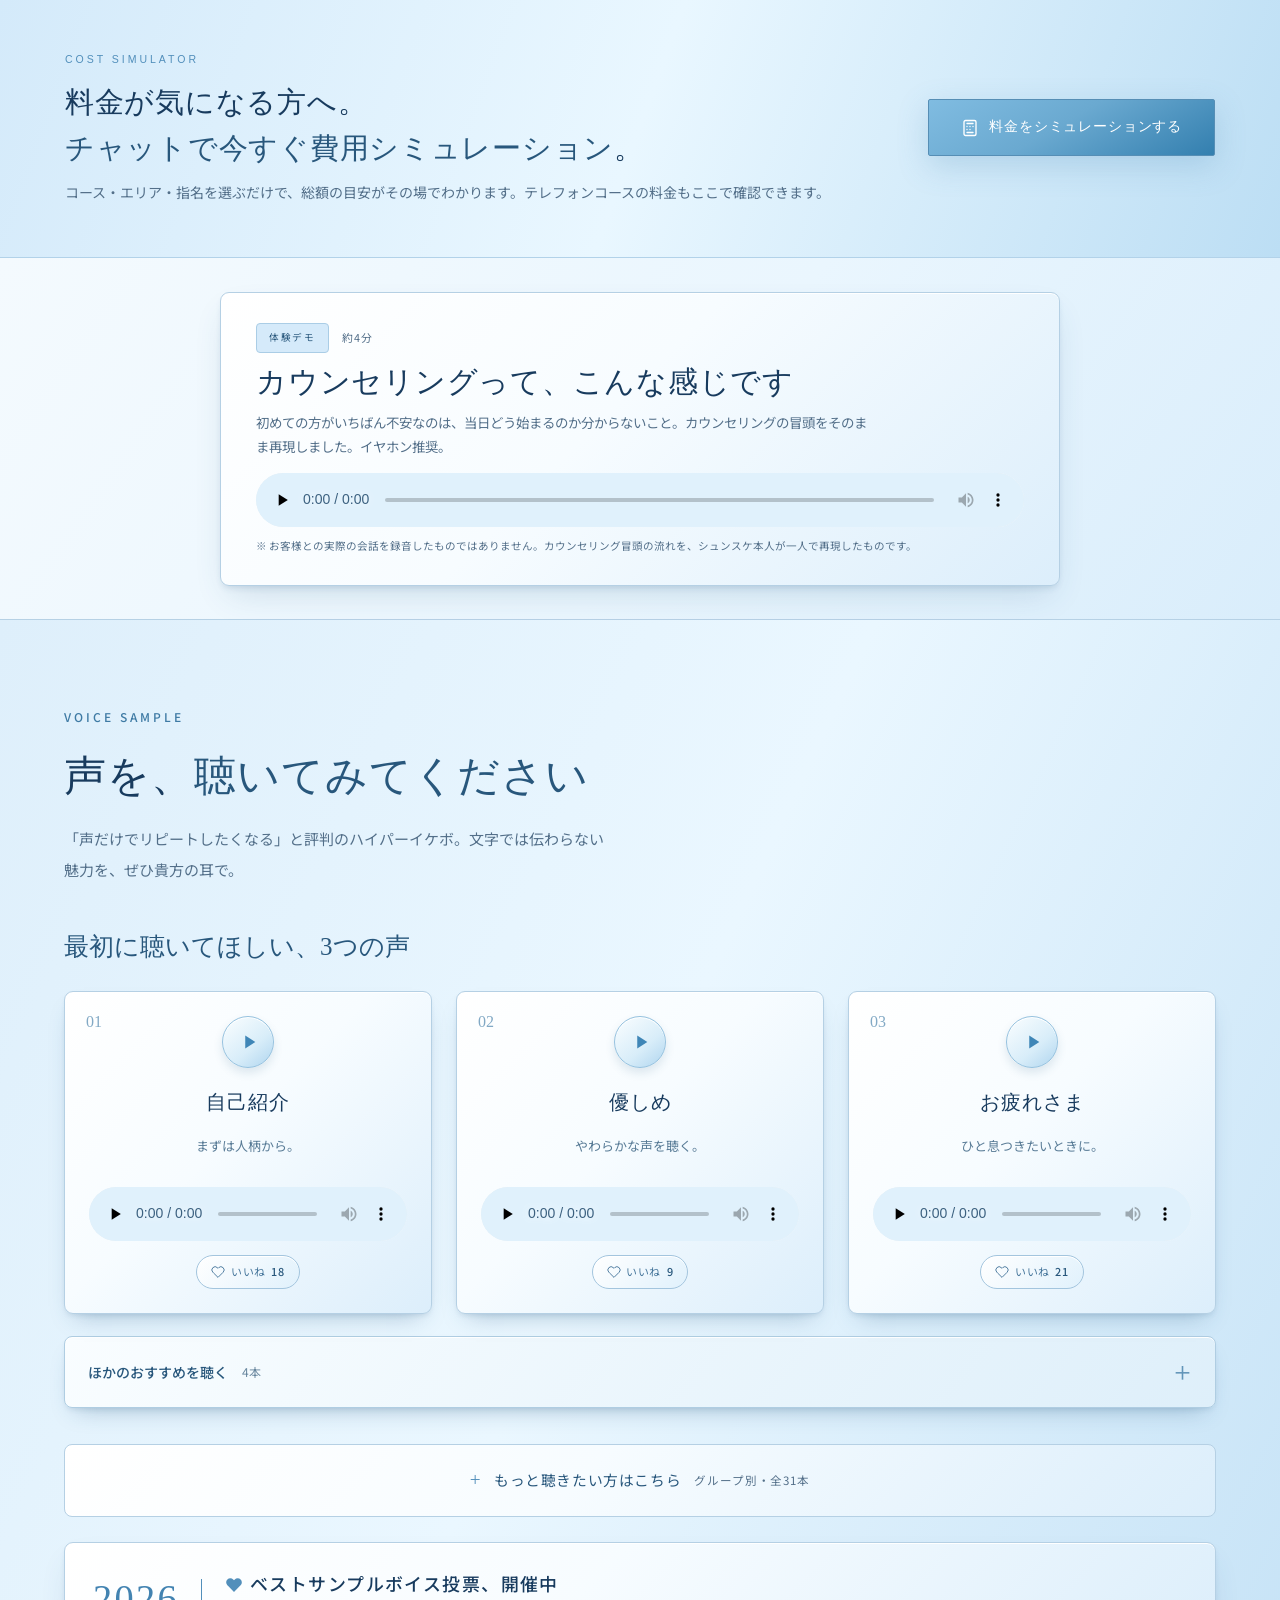
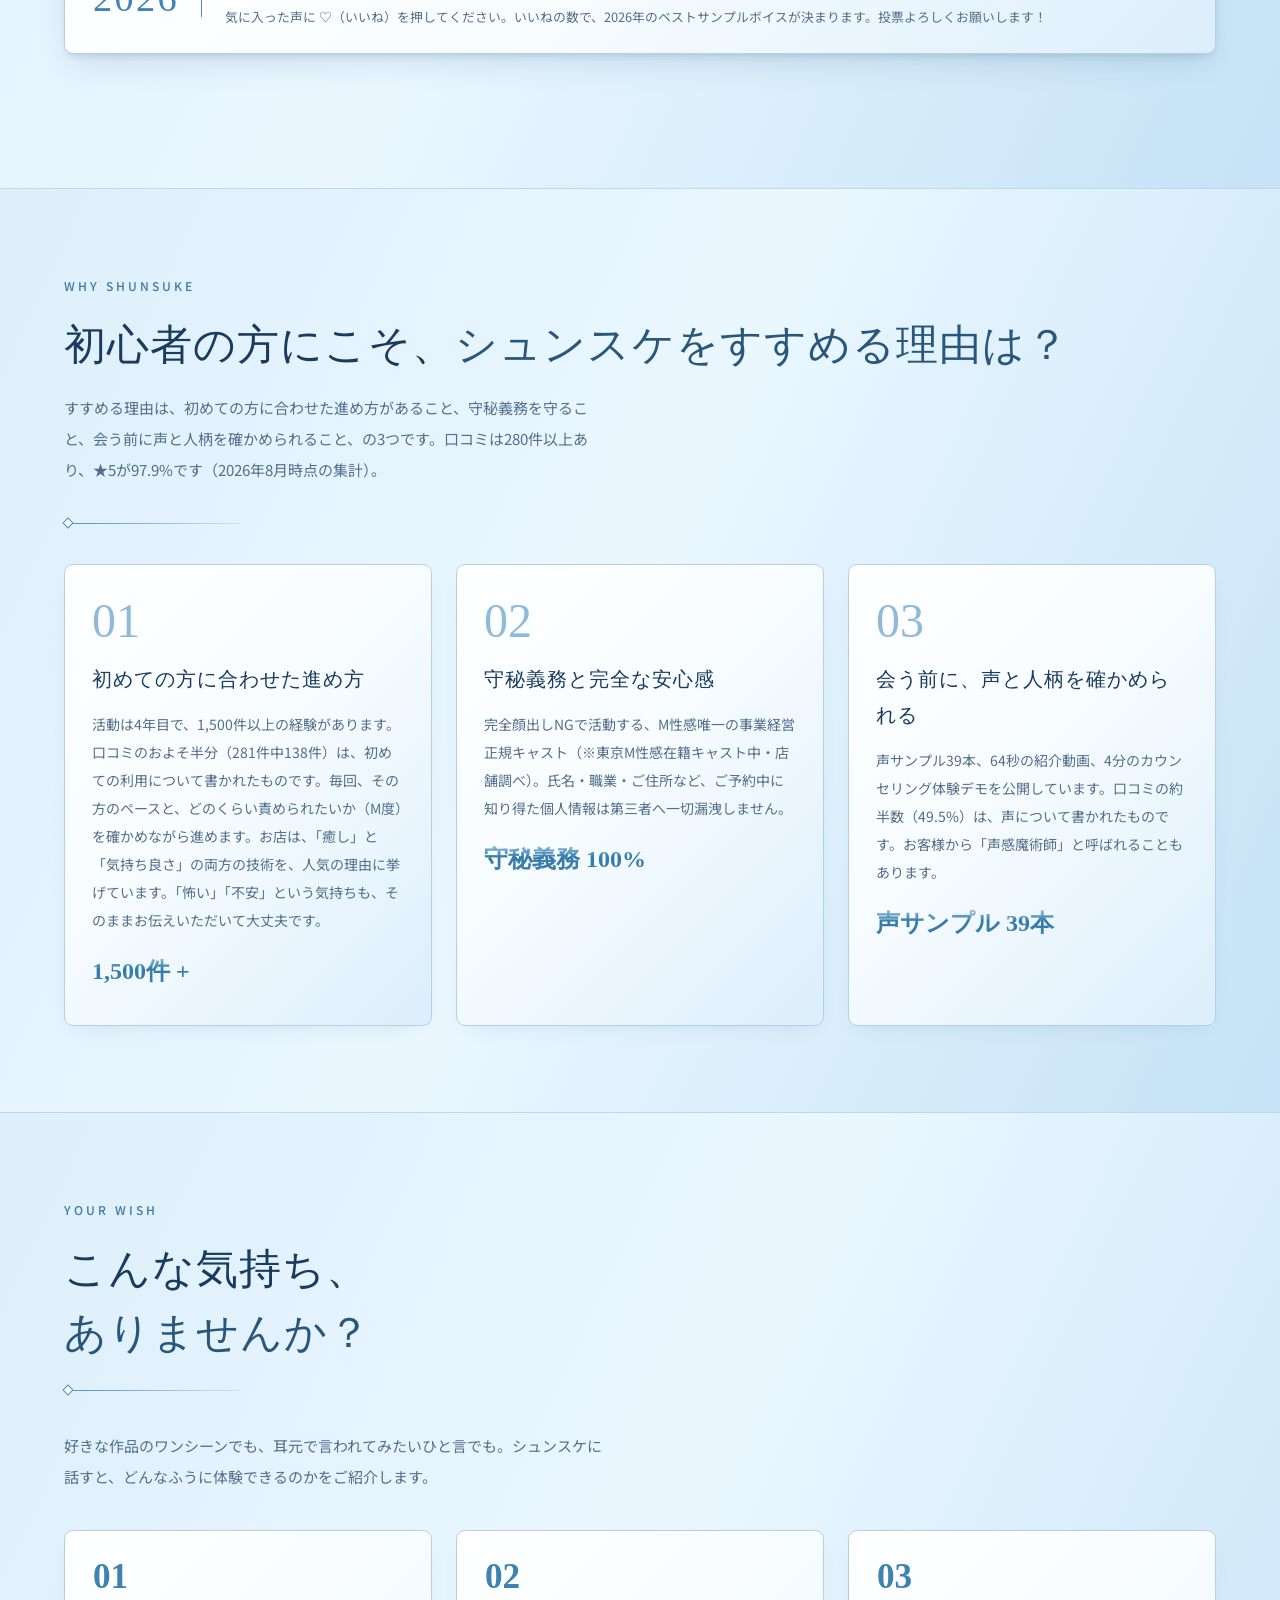
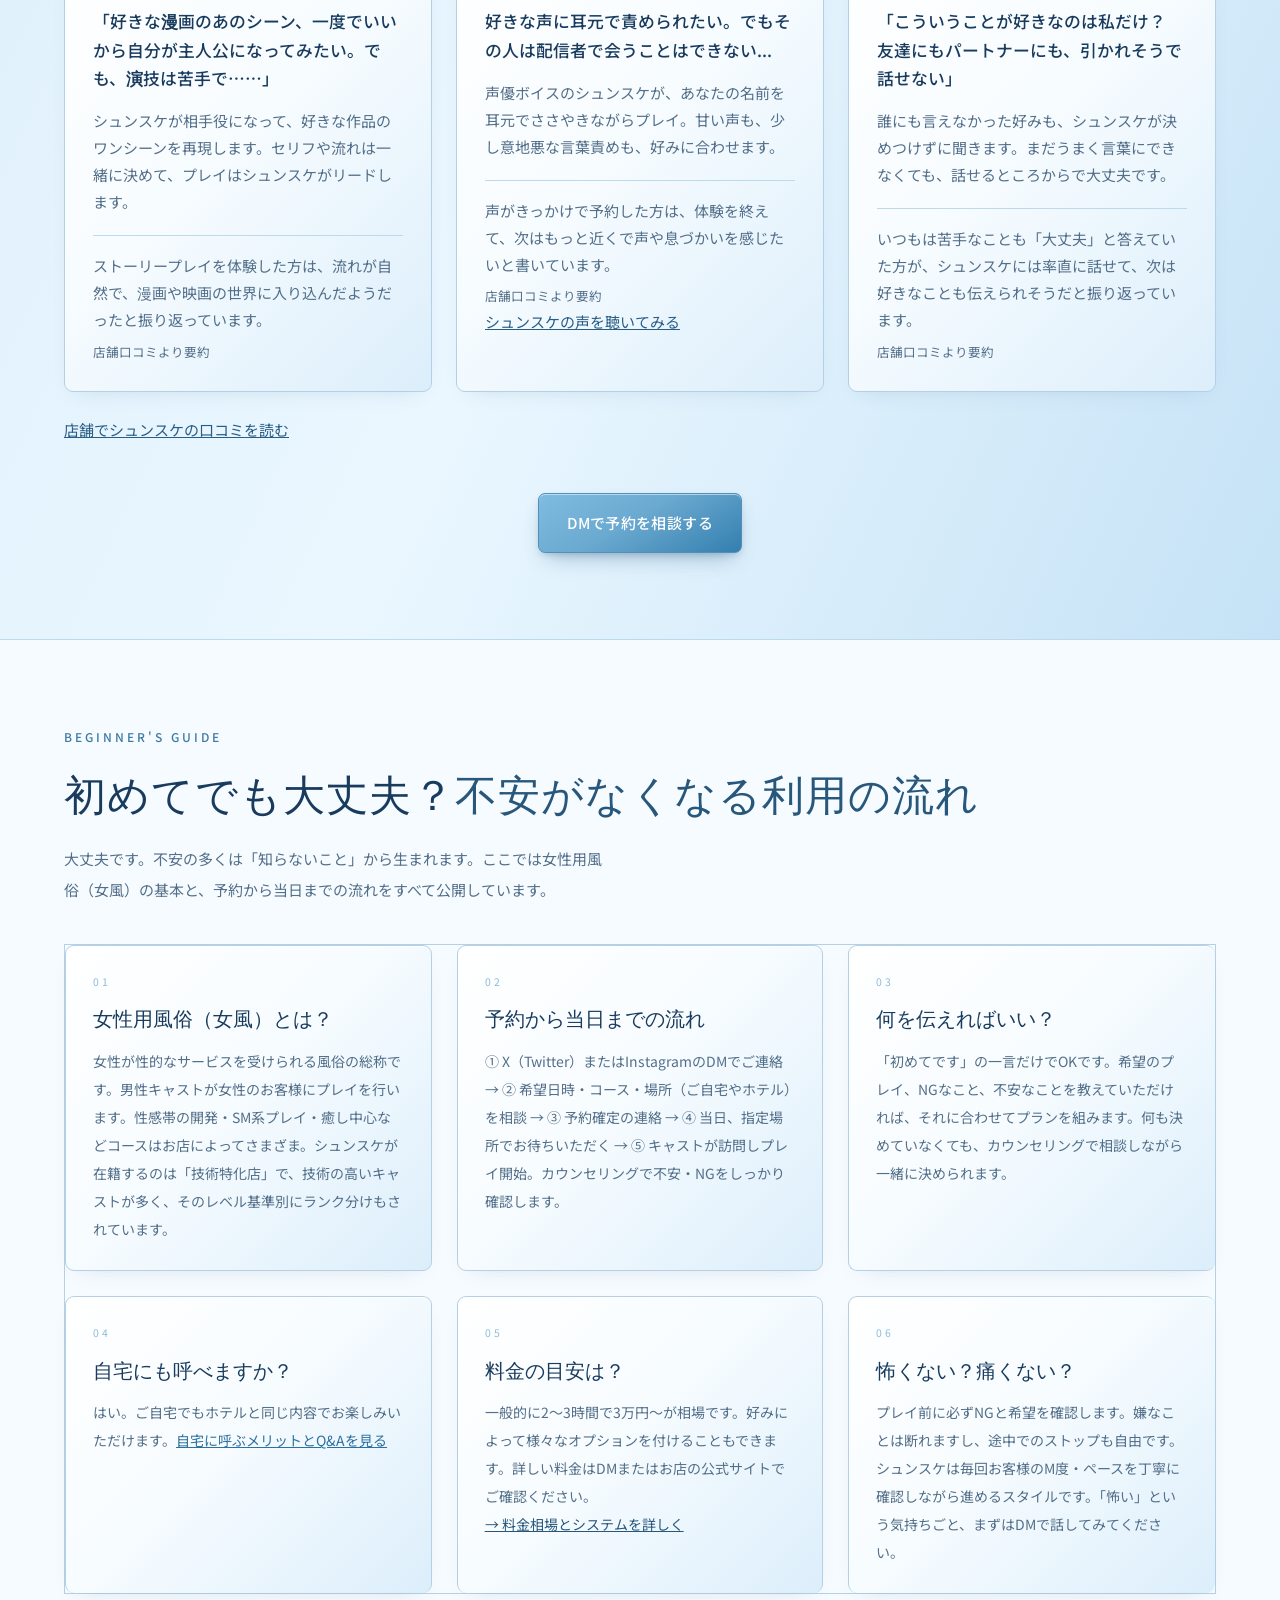
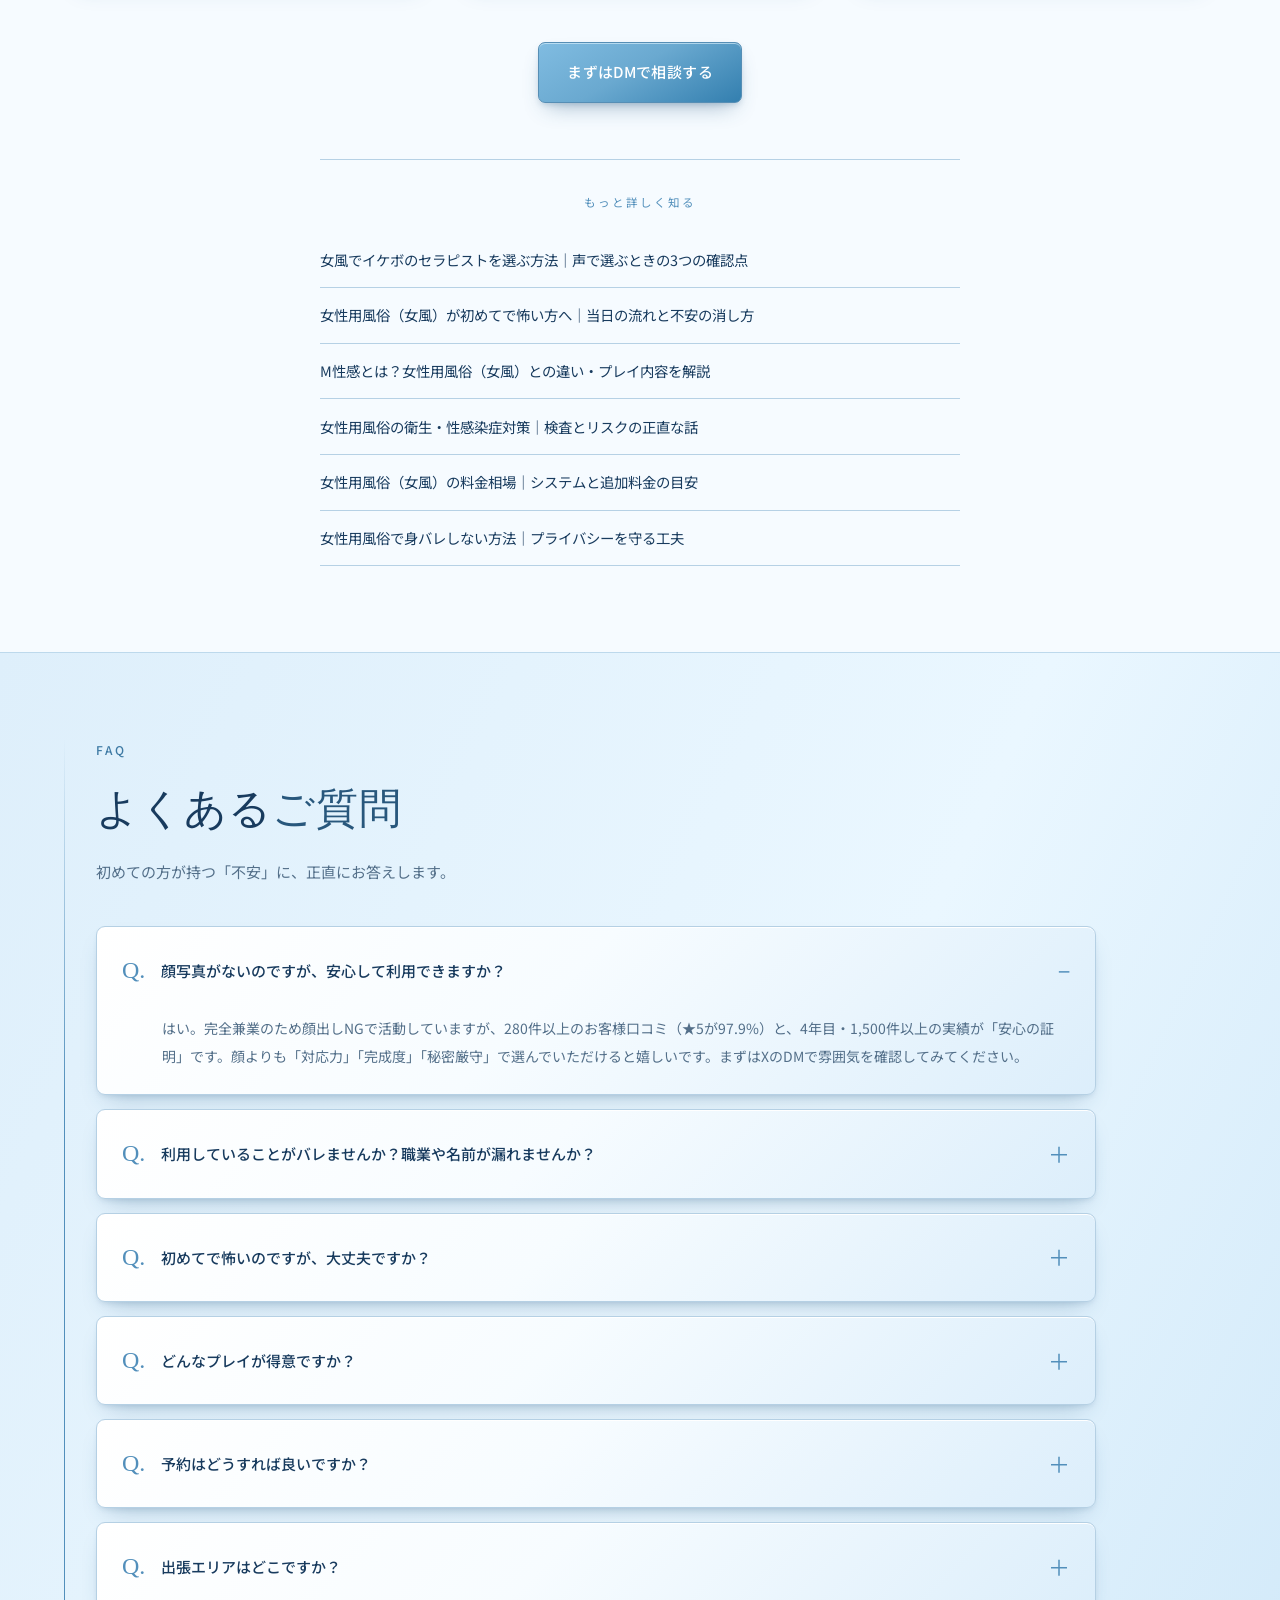
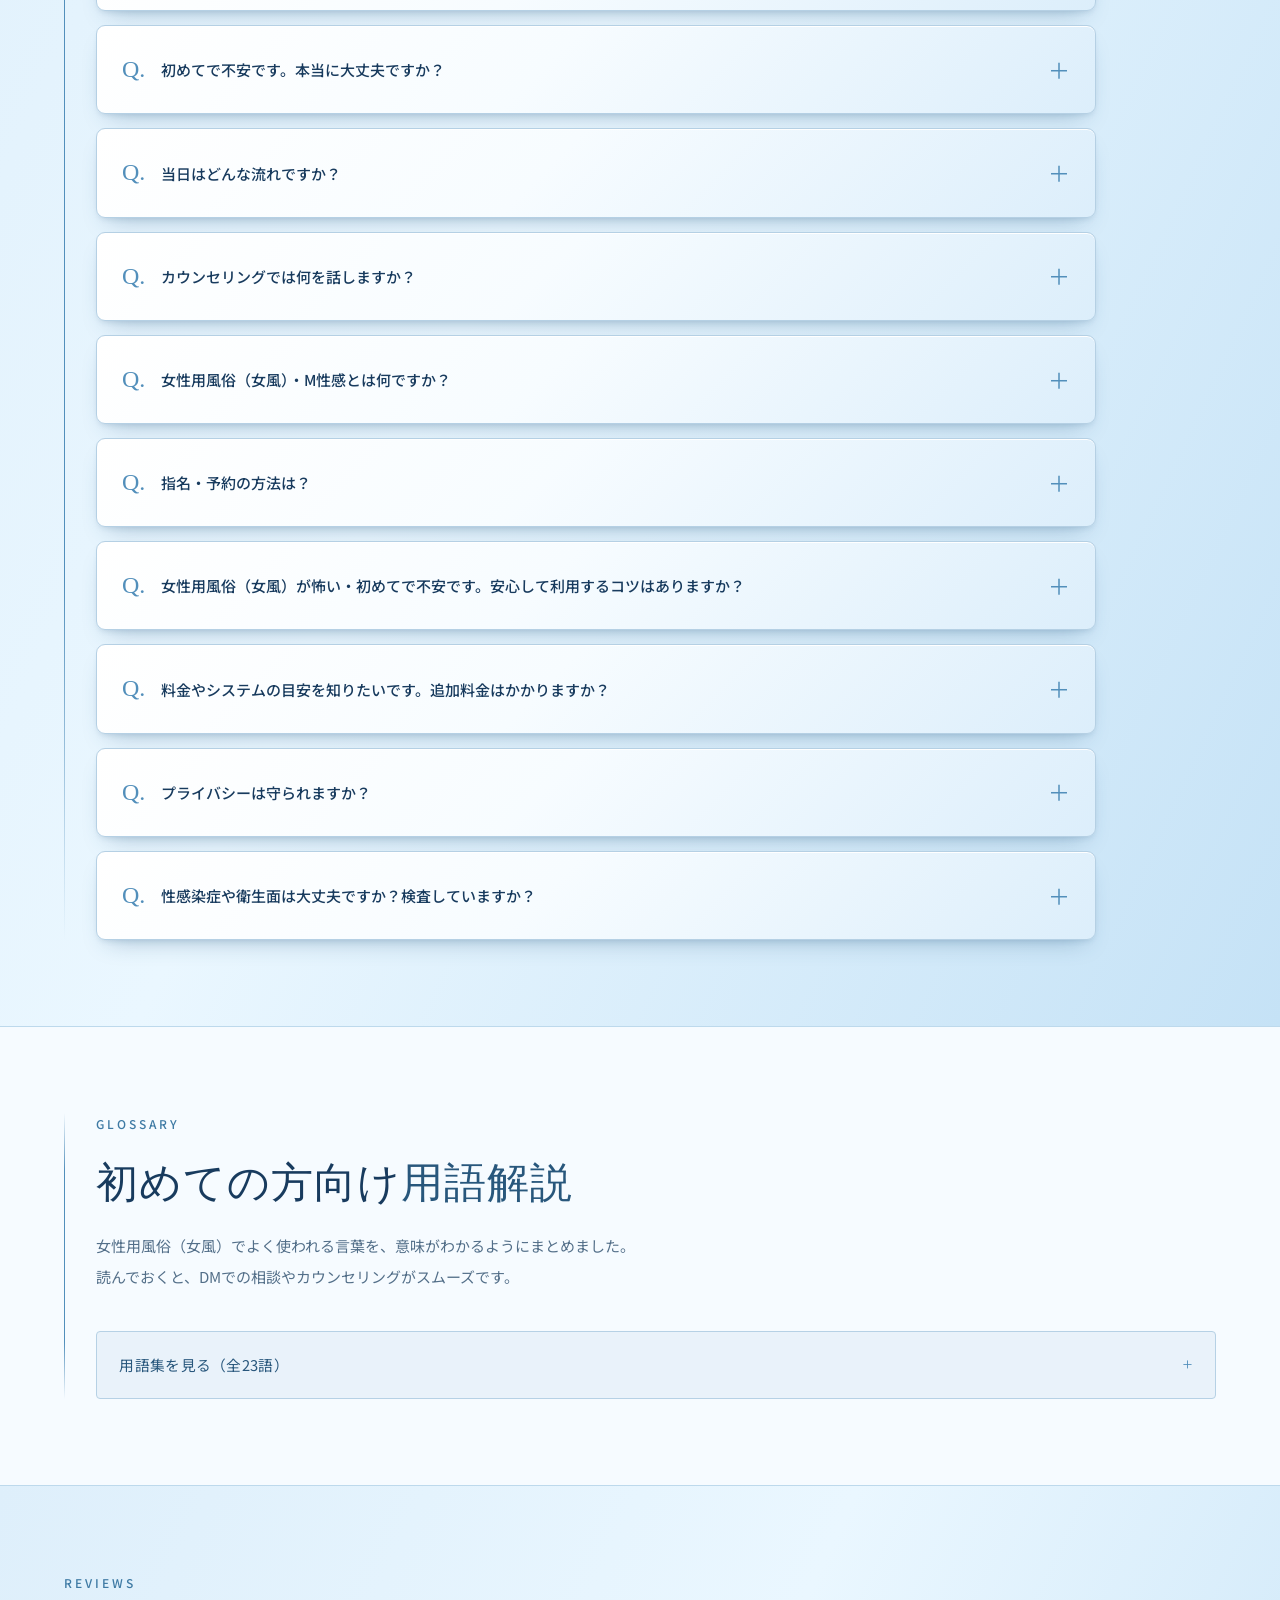
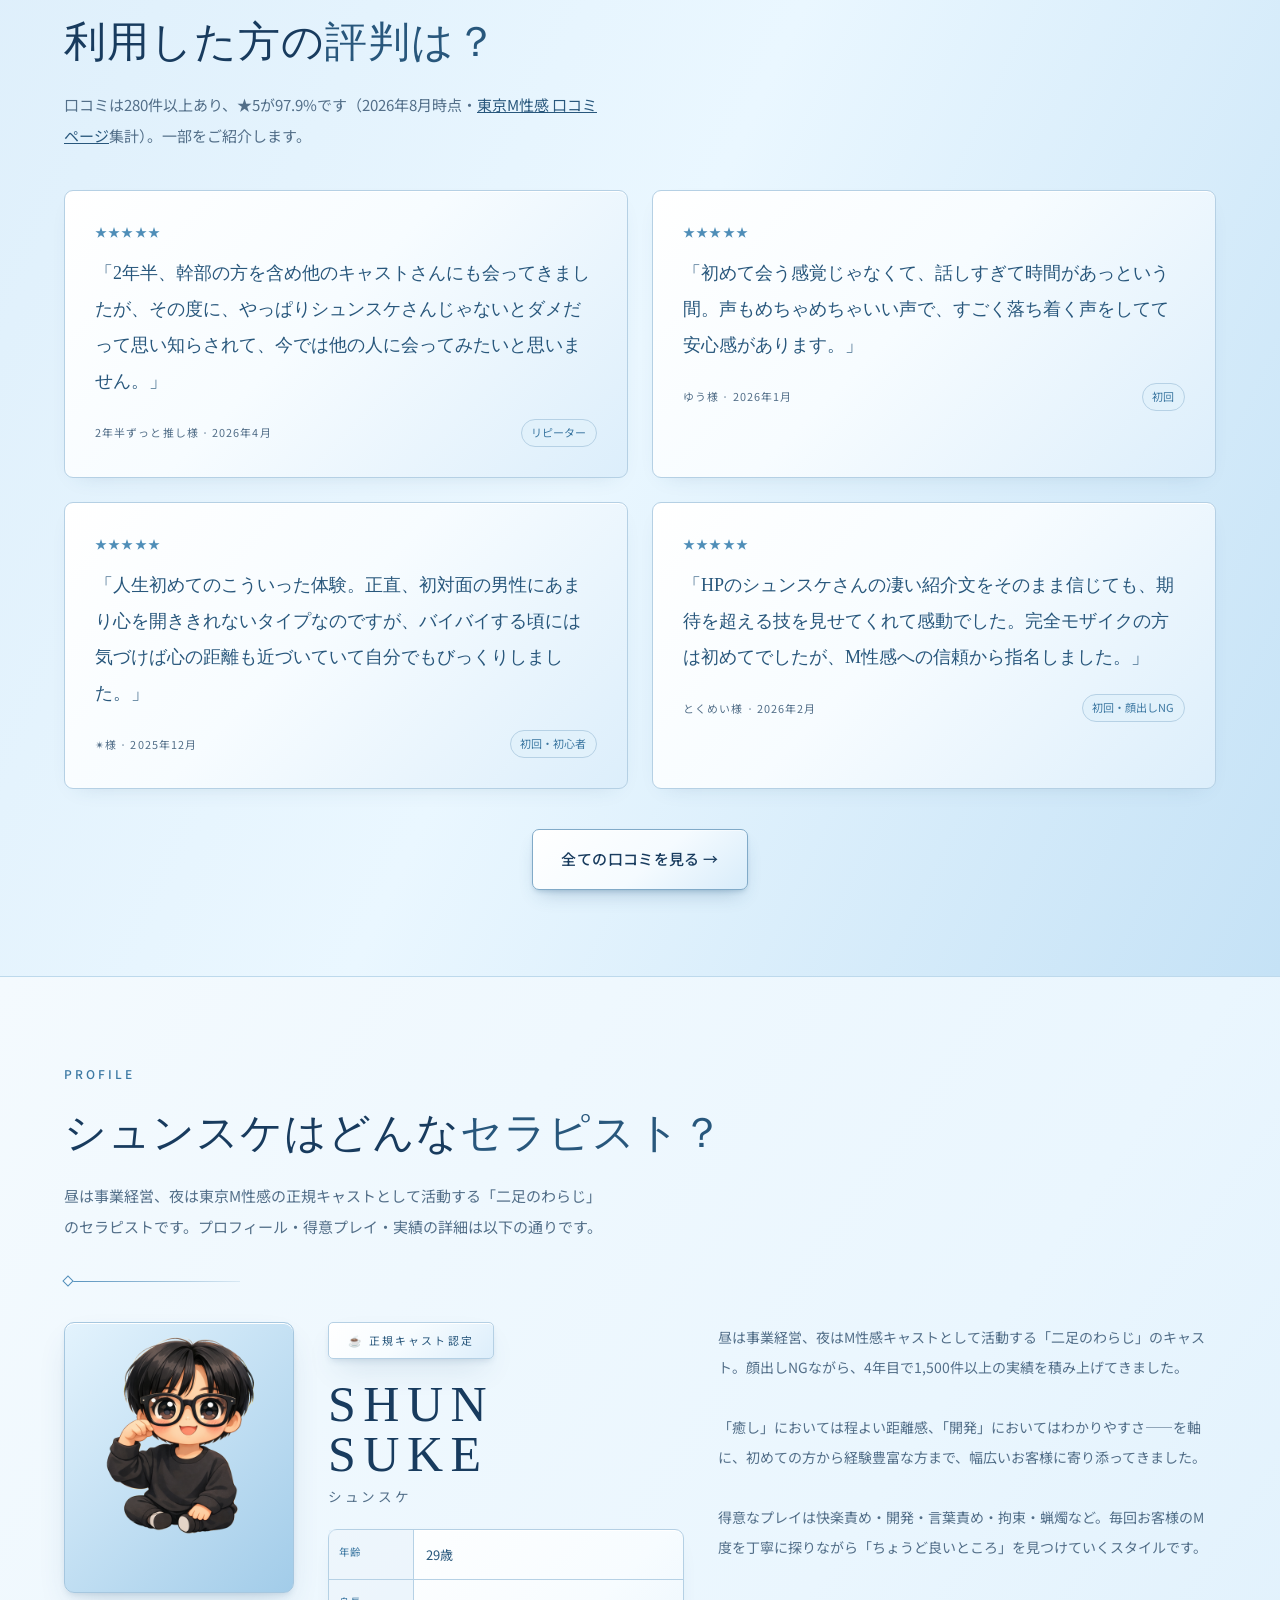
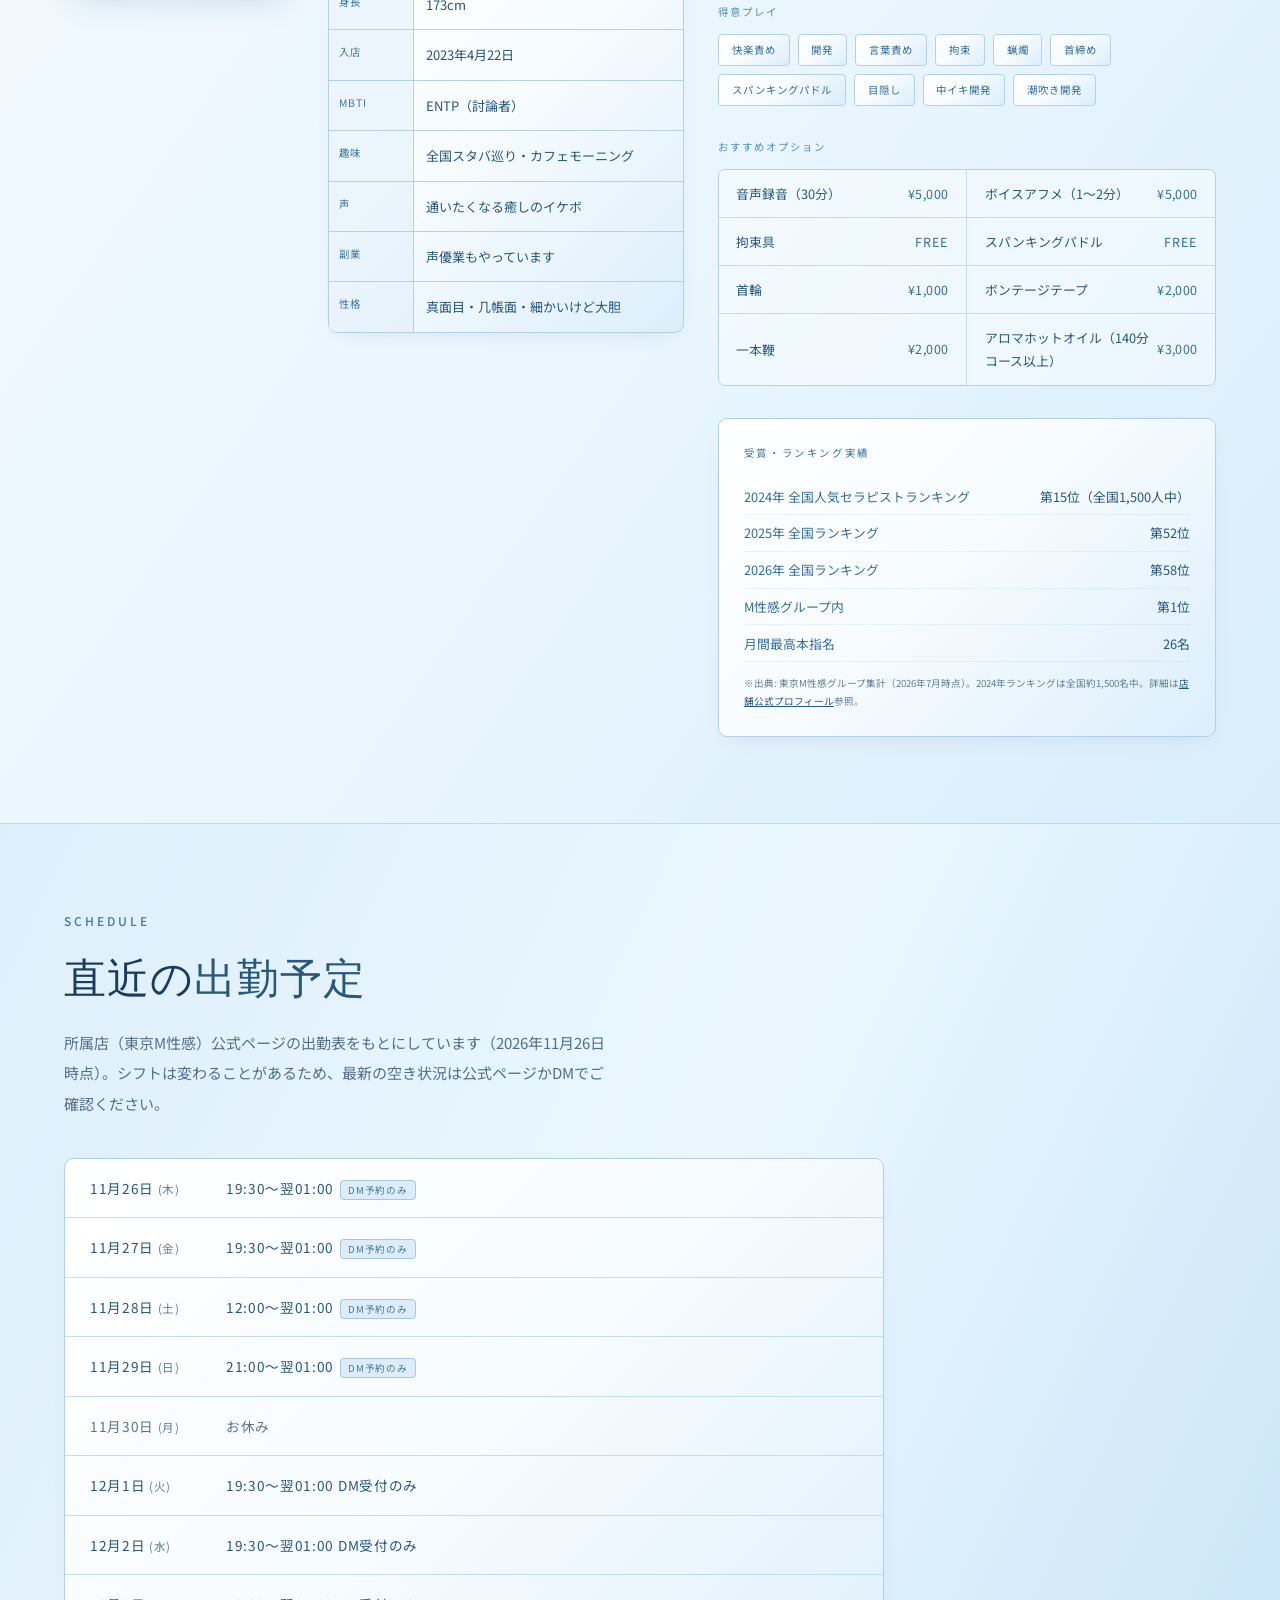
==== commit 3f55077f: "sync: 出勤予定・いいね集計を自動更新" ====
--- a/index.html
+++ b/index.html
@@ -3179,10 +3179,9 @@
 <div class="section-inner">
 <span class="section-label">Schedule</span>
 <h2>直近の<em>出勤予定</em></h2>
-<p class="section-lead">所属店（東京M性感）公式ページの出勤表をもとにしています（<span id="shiftAsOf">2026年11月25日時点</span>）。シフトは変わることがあるため、最新の空き状況は公式ページかDMでご確認ください。</p>
+<p class="section-lead">所属店（東京M性感）公式ページの出勤表をもとにしています（<span id="shiftAsOf">2026年11月26日時点</span>）。シフトは変わることがあるため、最新の空き状況は公式ページかDMでご確認ください。</p>
 <div class="shift-board">
 <!-- SHIFT:START -->
-        <div class="shift-row" data-shift-date="2026-11-25"><span class="shift-date">11月25日<span class="shift-dow">(水)</span></span><span class="shift-time">13:00～翌01:00<span class="shift-tag">DM予約のみ</span></span></div>
         <div class="shift-row" data-shift-date="2026-11-26"><span class="shift-date">11月26日<span class="shift-dow">(木)</span></span><span class="shift-time">19:30～翌01:00<span class="shift-tag">DM予約のみ</span></span></div>
         <div class="shift-row" data-shift-date="2026-11-27"><span class="shift-date">11月27日<span class="shift-dow">(金)</span></span><span class="shift-time">19:30～翌01:00<span class="shift-tag">DM予約のみ</span></span></div>
         <div class="shift-row" data-shift-date="2026-11-28"><span class="shift-date">11月28日<span class="shift-dow">(土)</span></span><span class="shift-time">12:00～翌01:00<span class="shift-tag">DM予約のみ</span></span></div>
@@ -3193,6 +3192,7 @@
         <div class="shift-row" data-shift-date="2026-12-03"><span class="shift-date">12月3日<span class="shift-dow">(木)</span></span><span class="shift-time">19:30～翌01:00 DM受付のみ</span></div>
         <div class="shift-row" data-shift-date="2026-12-04"><span class="shift-date">12月4日<span class="shift-dow">(金)</span></span><span class="shift-time">19:30～翌01:00 DM受付のみ</span></div>
         <div class="shift-row" data-shift-date="2026-12-05"><span class="shift-date">12月5日<span class="shift-dow">(土)</span></span><span class="shift-time">12:00～翌01:00 DM受付のみ</span></div>
+        <div class="shift-row" data-shift-date="2026-12-06"><span class="shift-date">12月6日<span class="shift-dow">(日)</span></span><span class="shift-time">17:00～翌01:00 DM受付のみ</span></div>
         <!-- SHIFT:END -->
 </div>
 <p class="shift-note">お休みの日や掲載のない日でも、希望日があればDMで相談できます。予定が合わない時期は、テレフォンコースという選択肢もあります。</p>
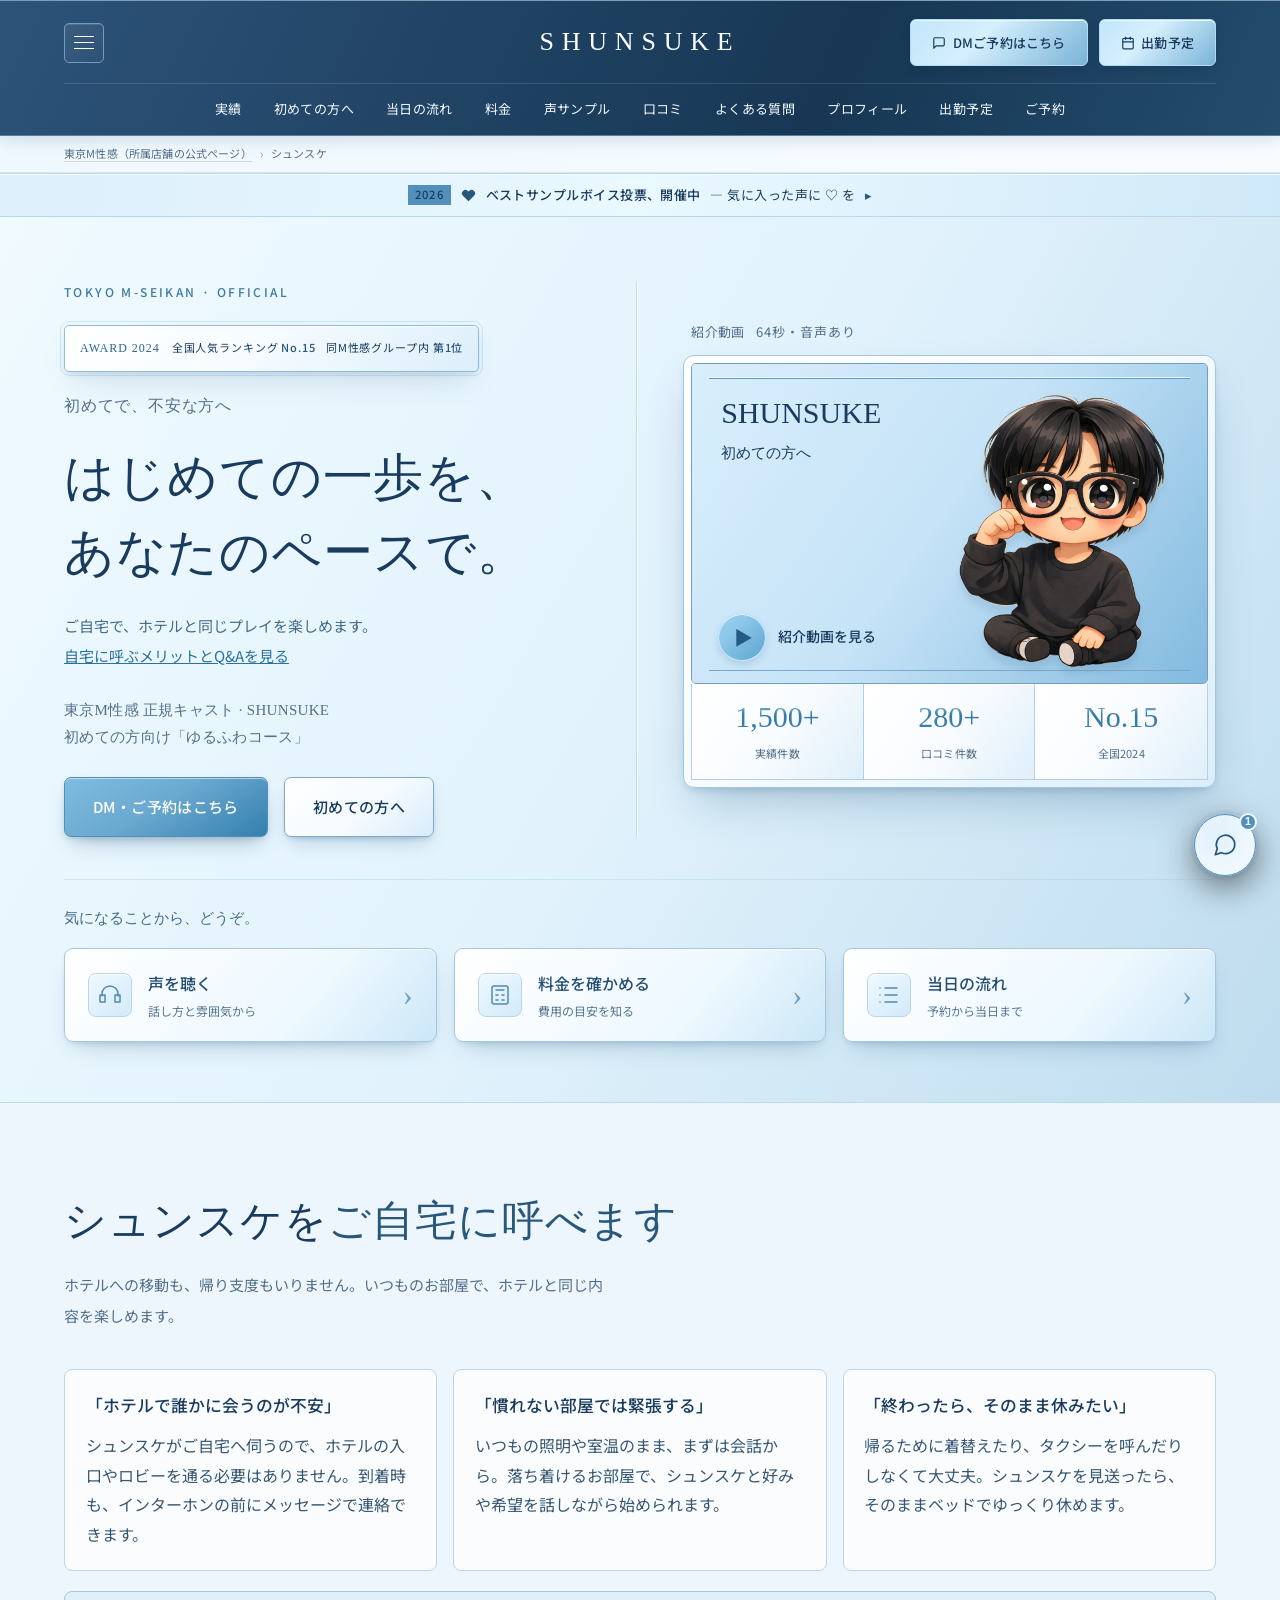
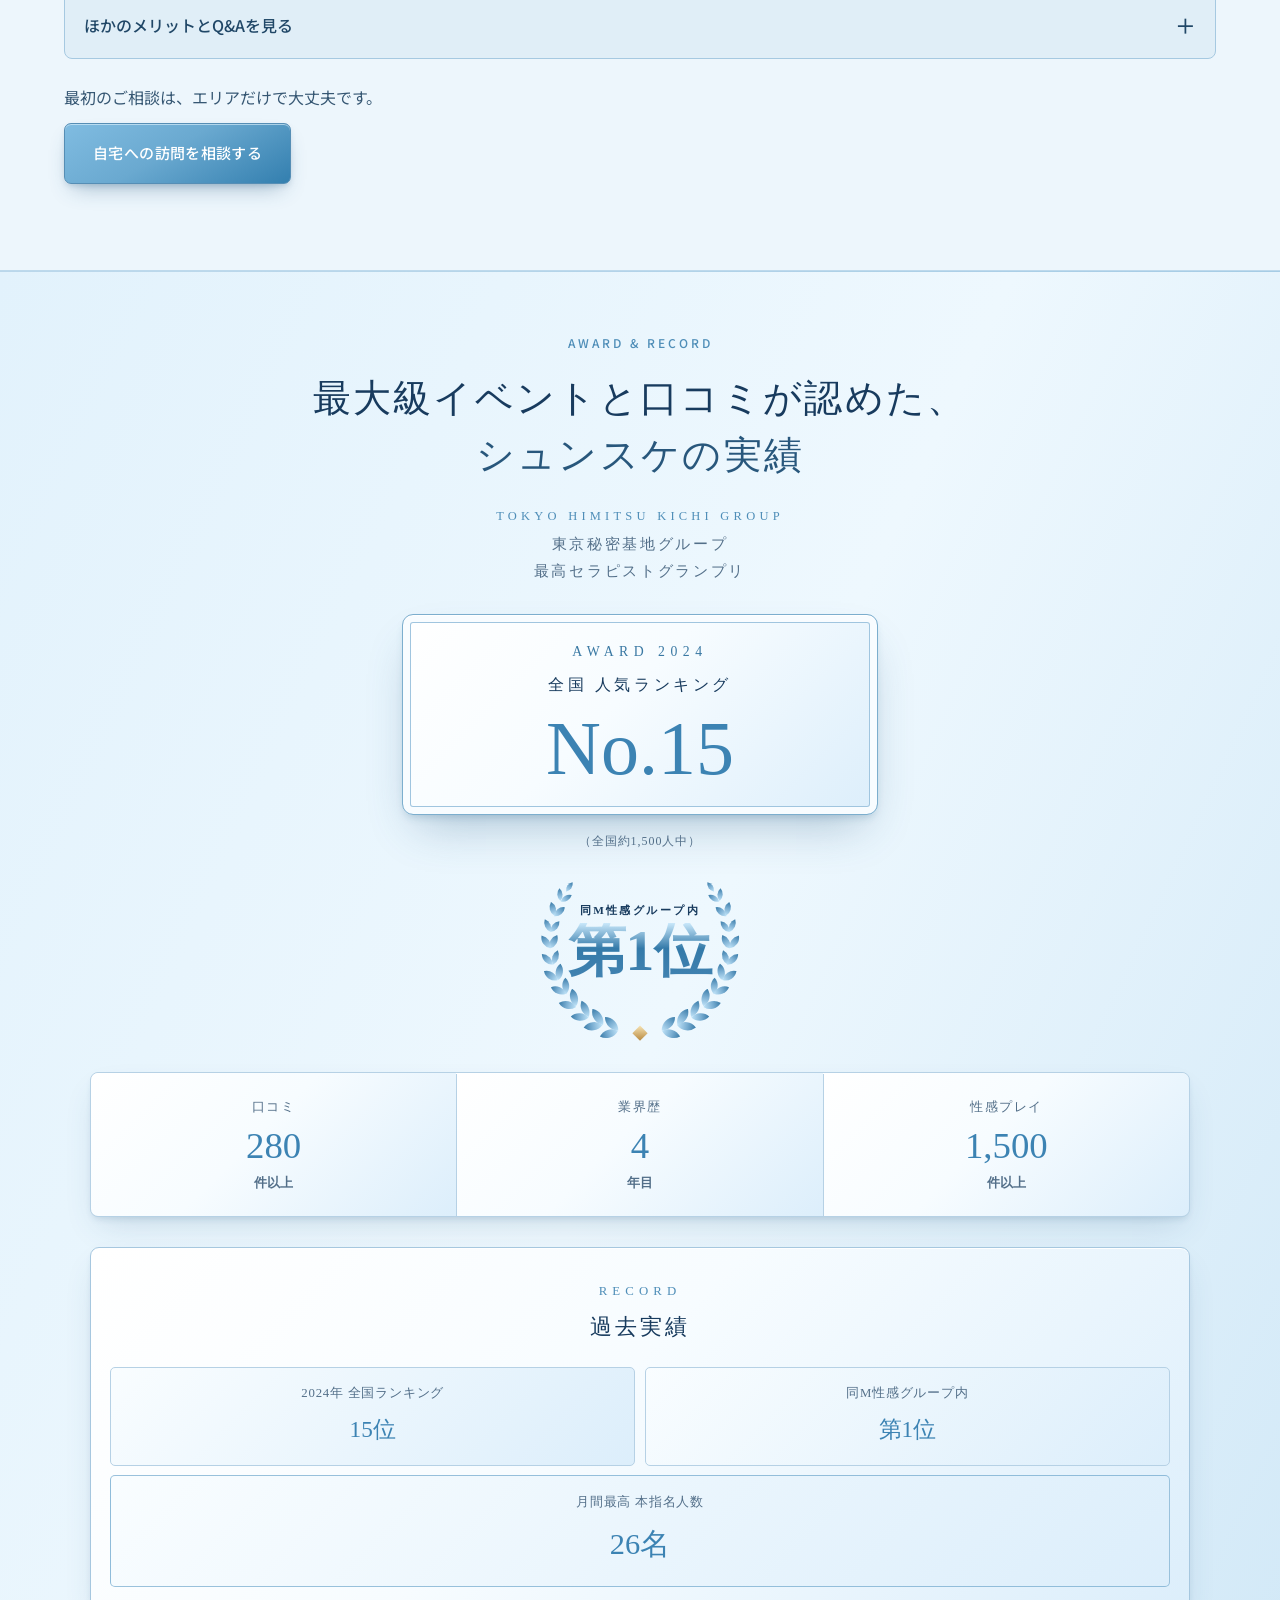
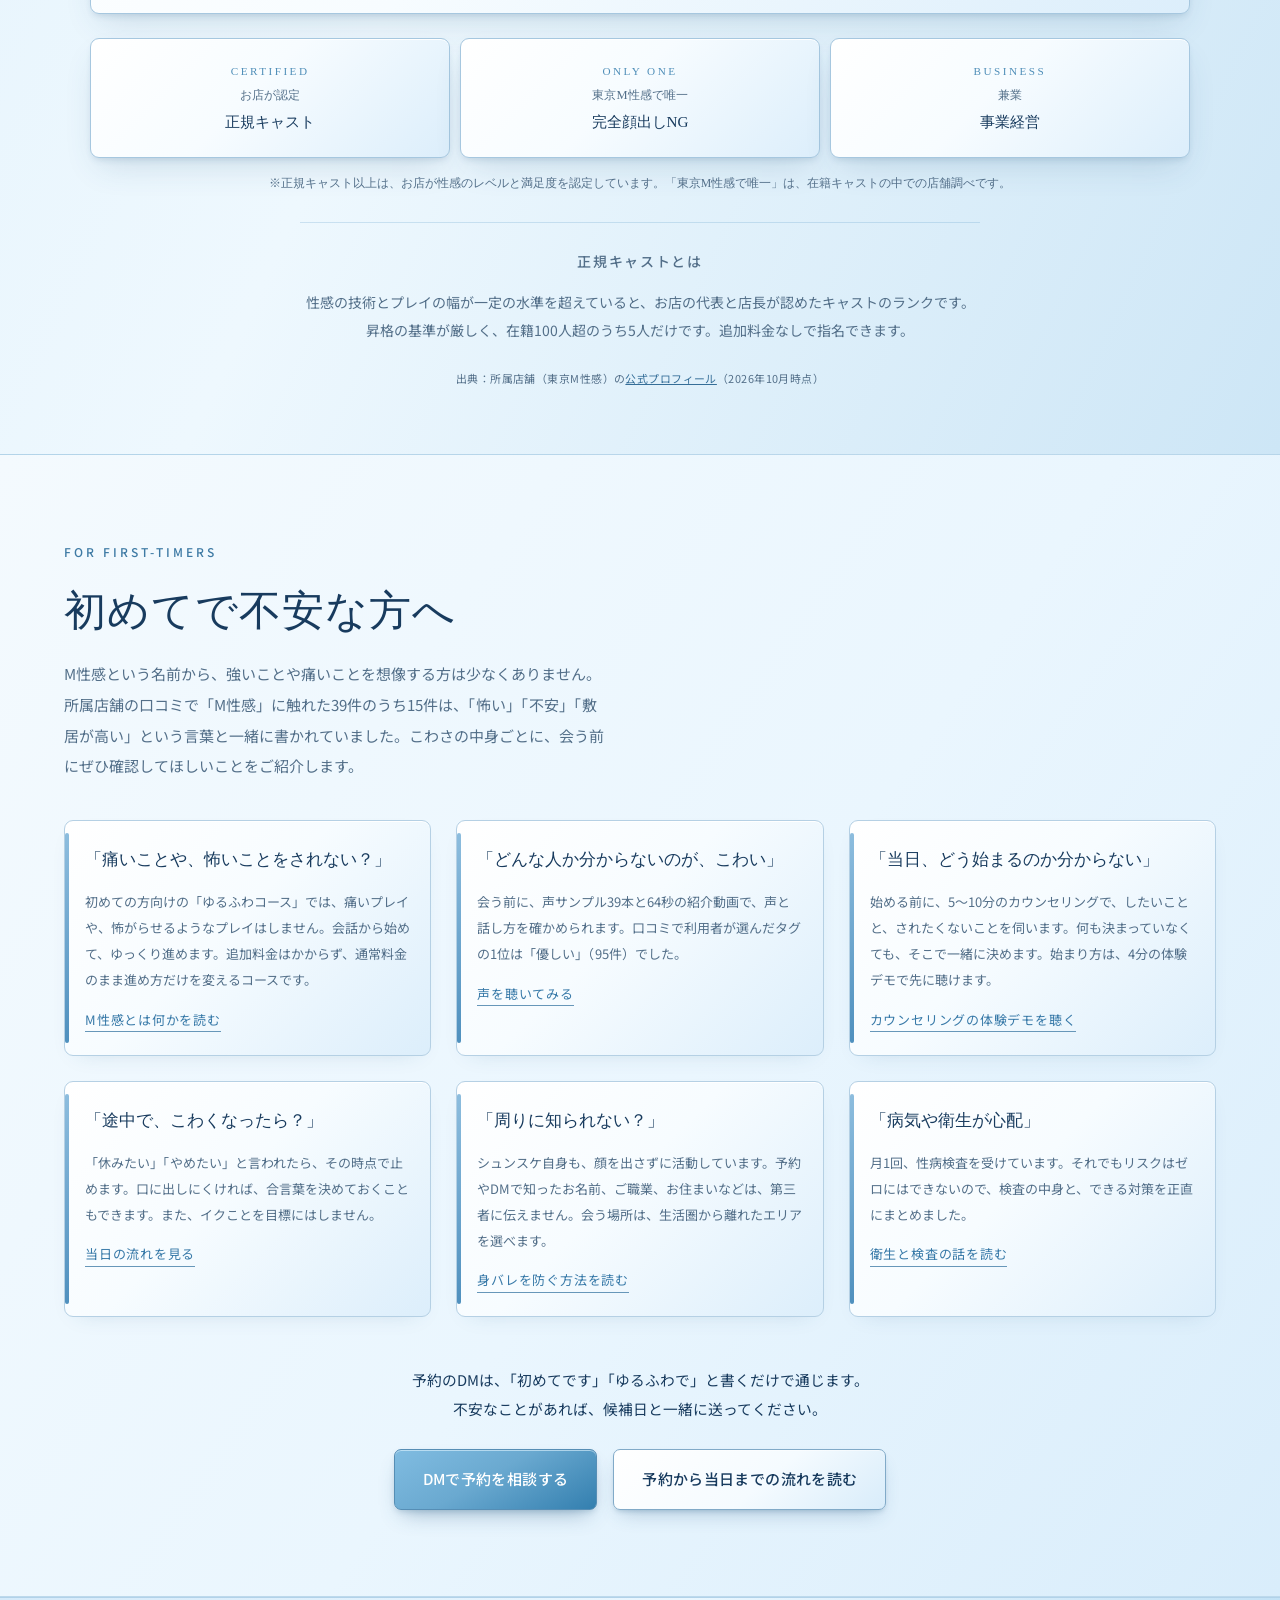
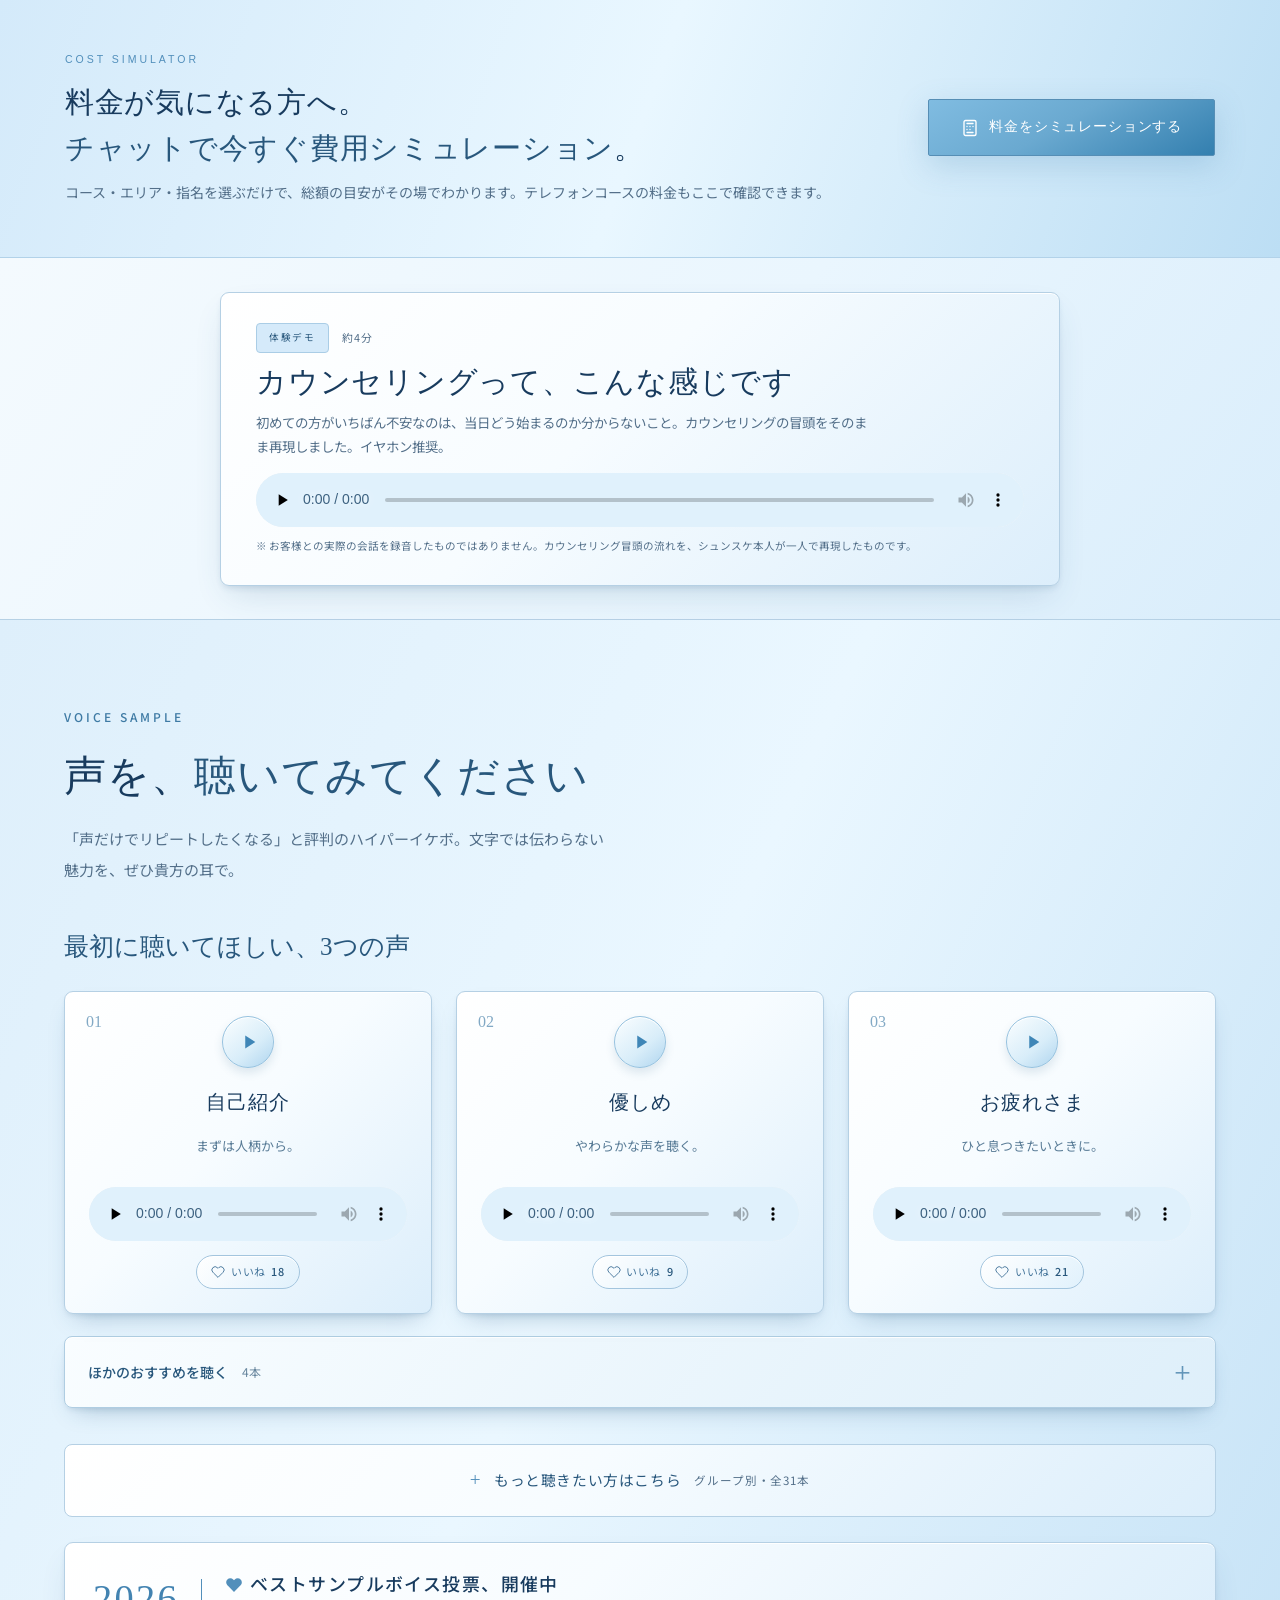
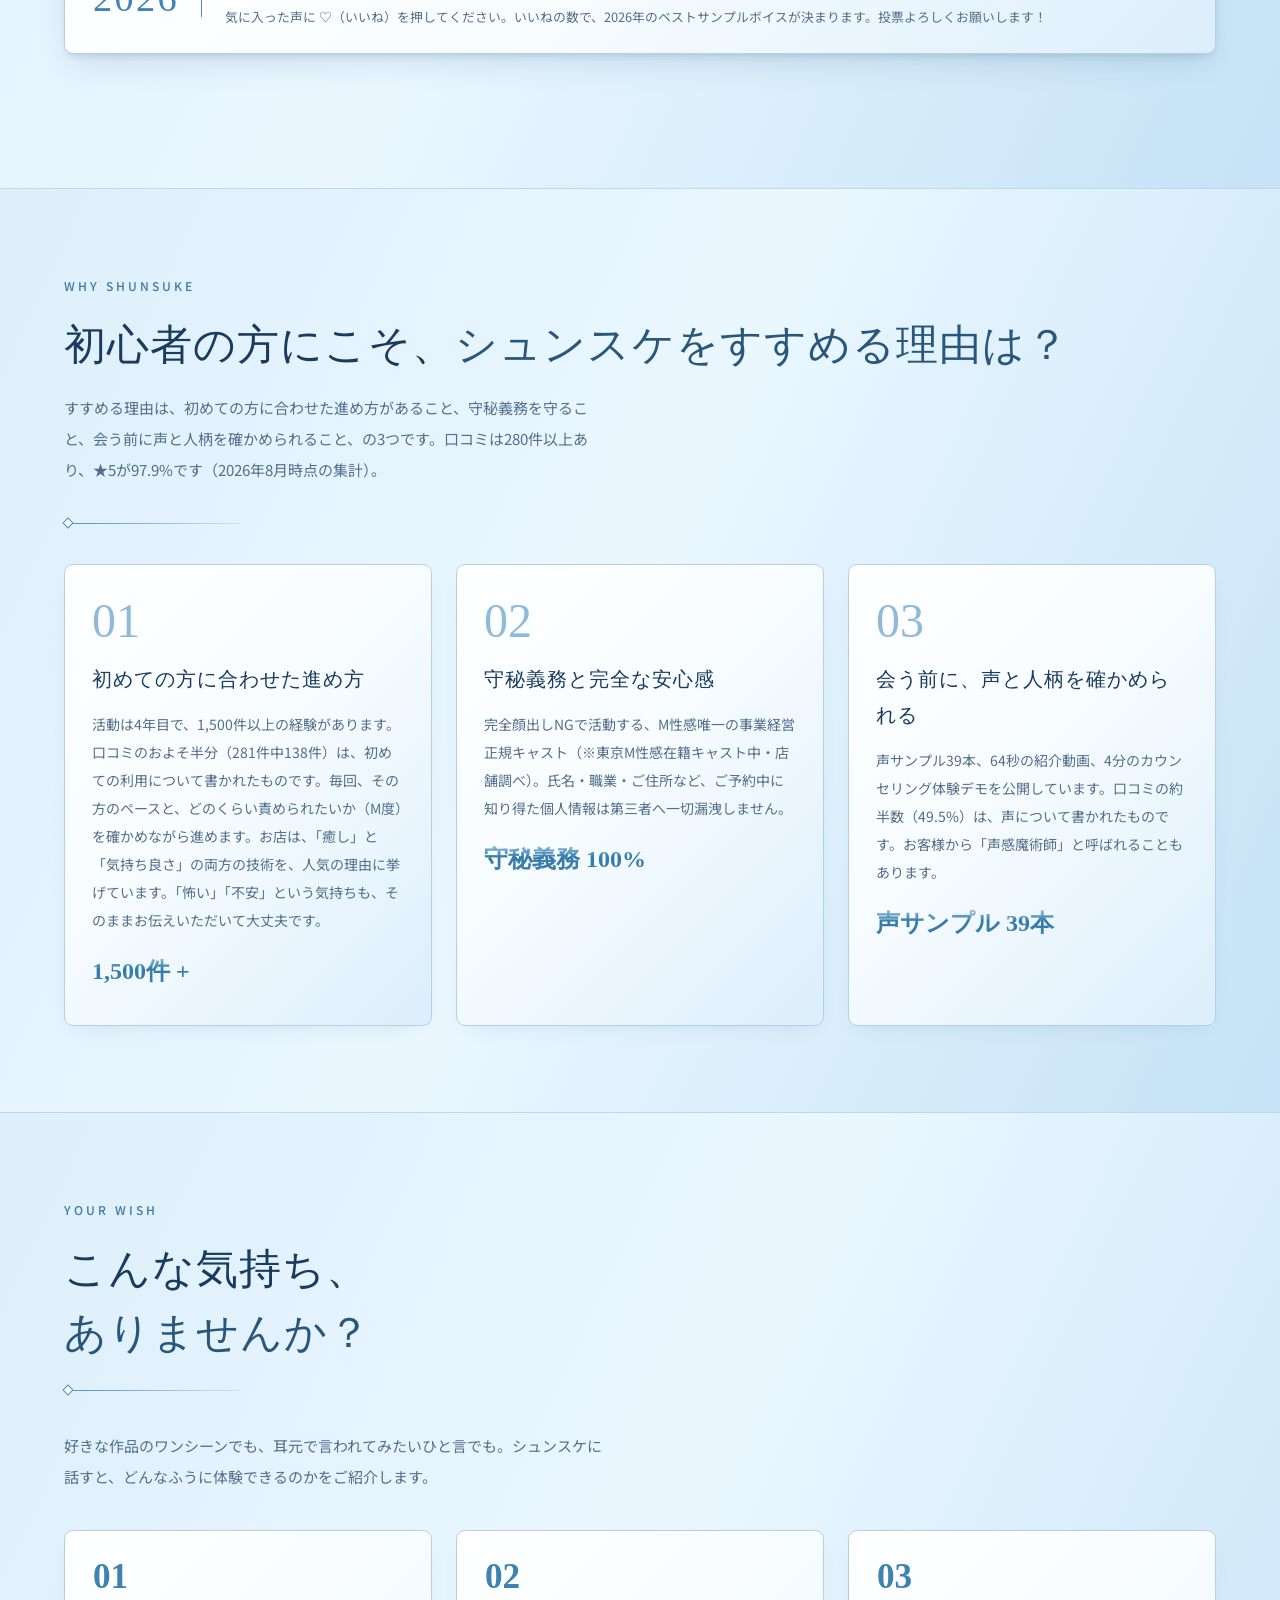
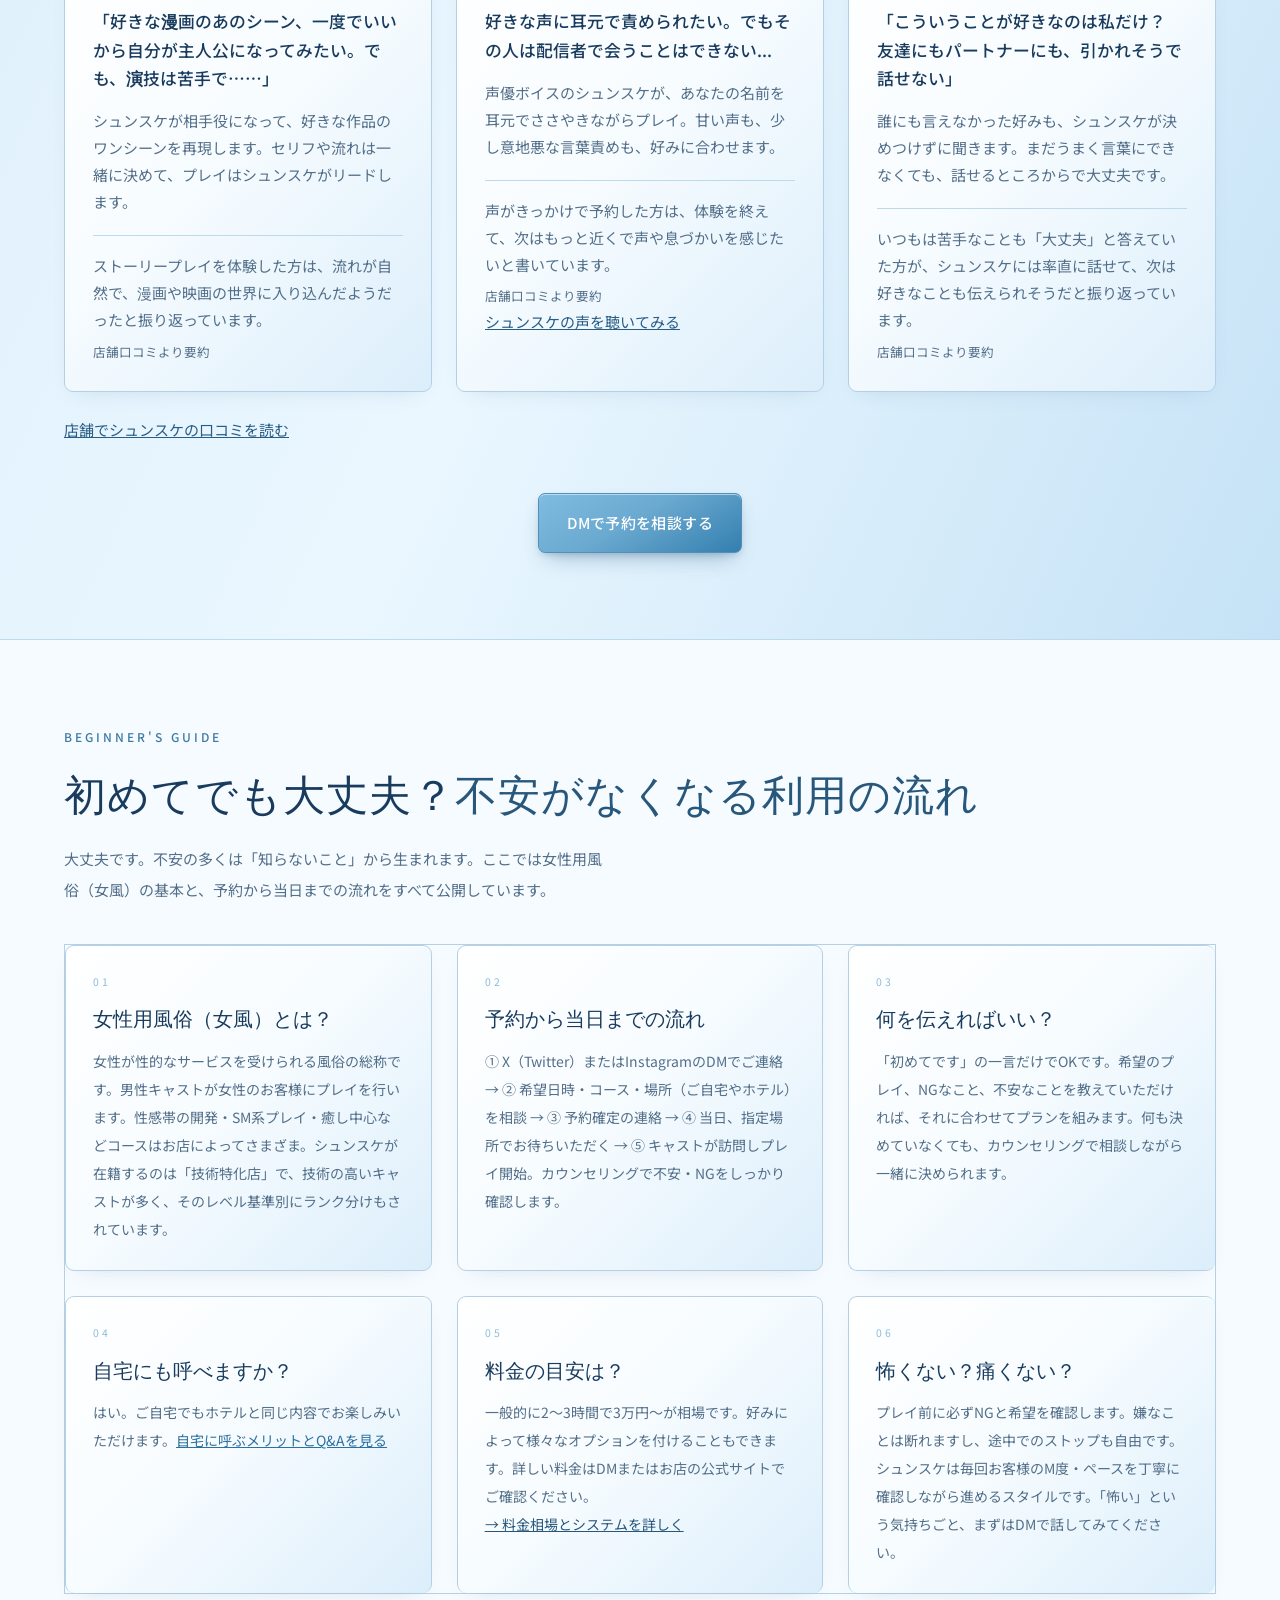
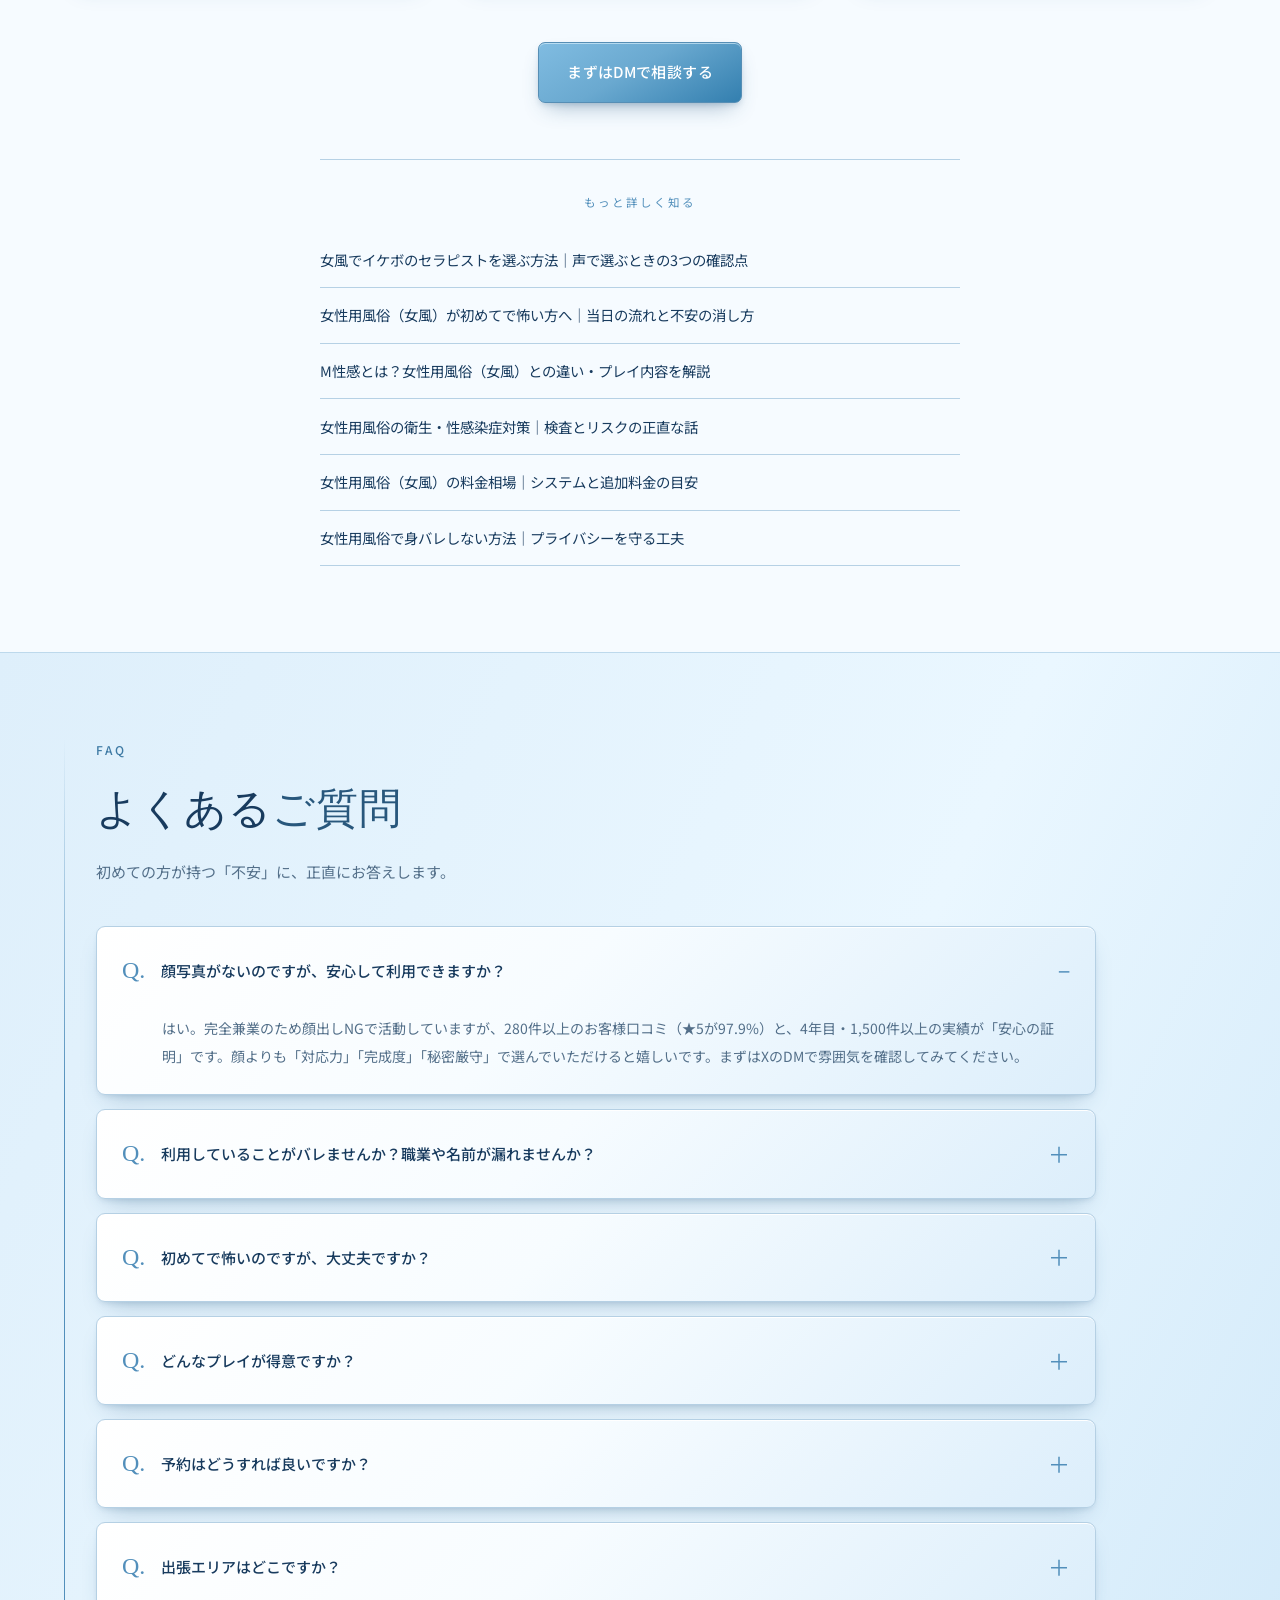
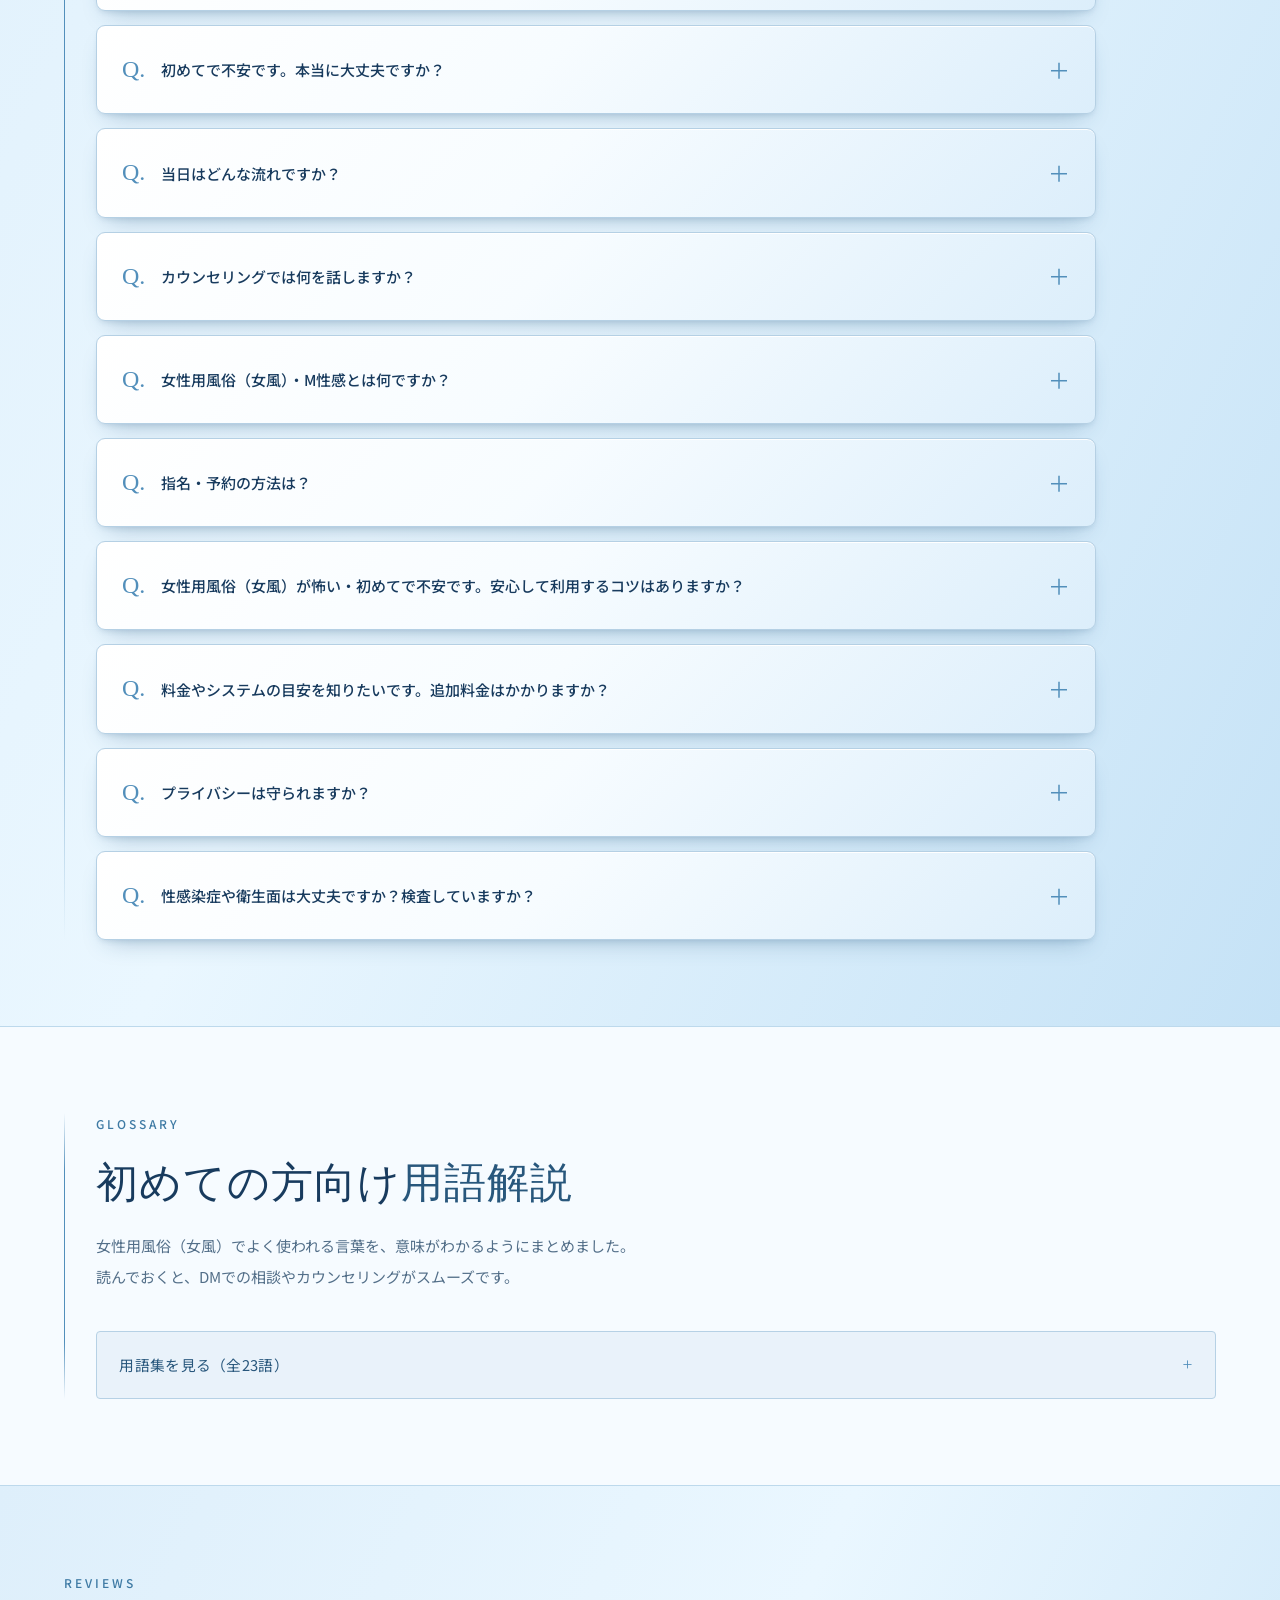
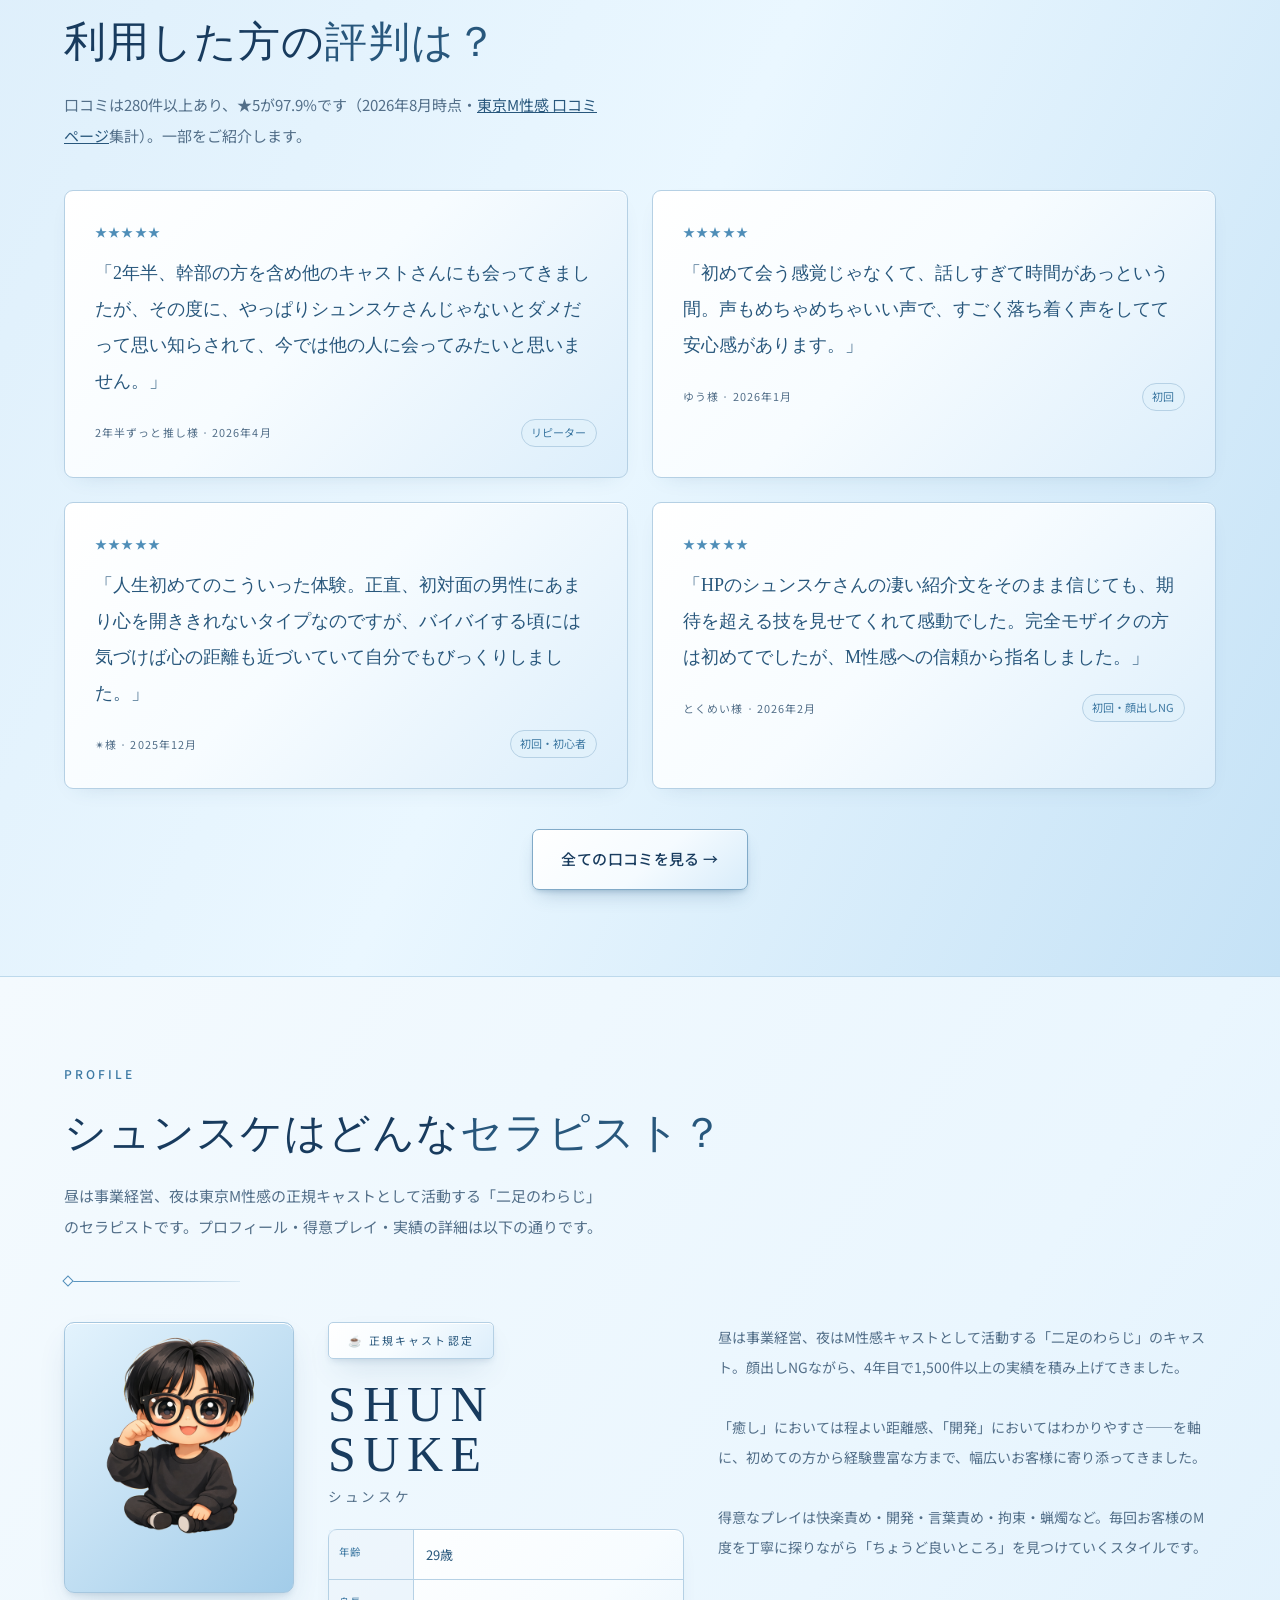
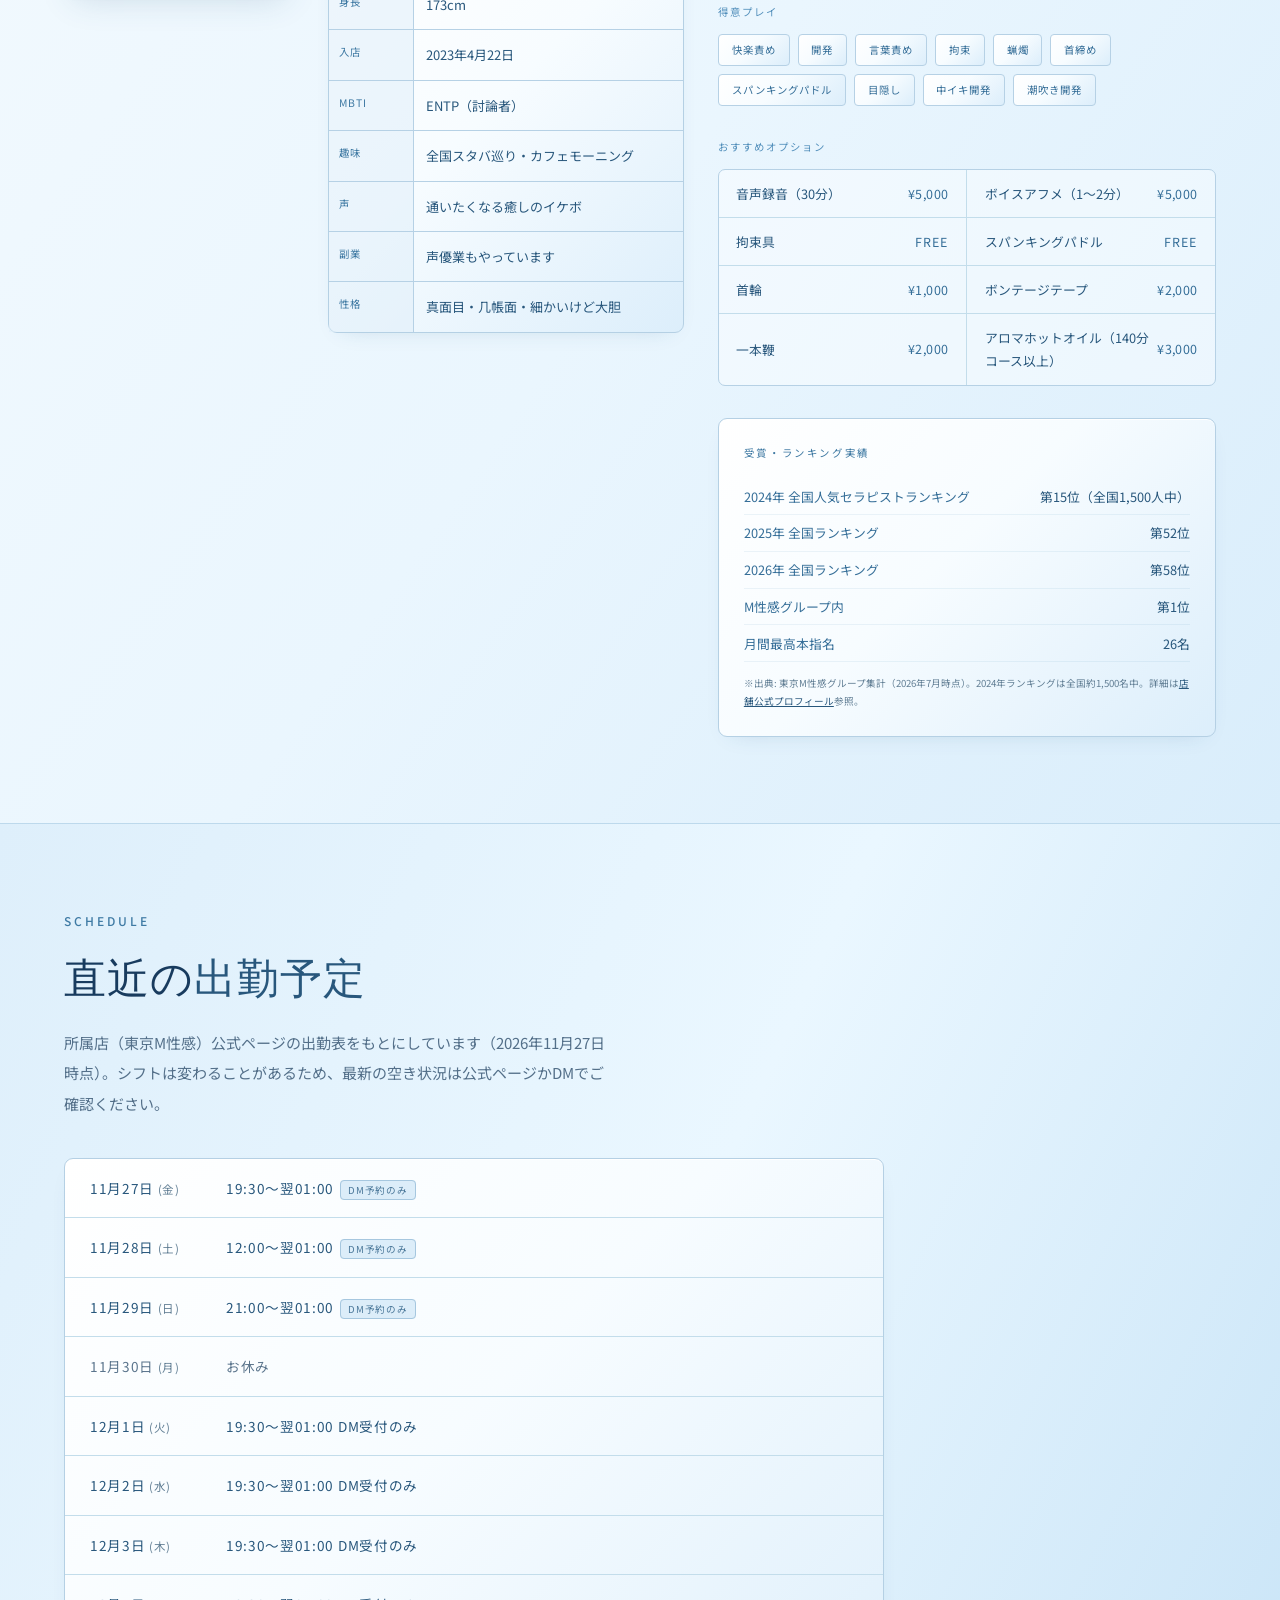
==== commit 38b54295: "sync: 出勤予定・いいね集計を自動更新" ====
--- a/index.html
+++ b/index.html
@@ -3179,10 +3179,9 @@
 <div class="section-inner">
 <span class="section-label">Schedule</span>
 <h2>直近の<em>出勤予定</em></h2>
-<p class="section-lead">所属店（東京M性感）公式ページの出勤表をもとにしています（<span id="shiftAsOf">2026年11月26日時点</span>）。シフトは変わることがあるため、最新の空き状況は公式ページかDMでご確認ください。</p>
+<p class="section-lead">所属店（東京M性感）公式ページの出勤表をもとにしています（<span id="shiftAsOf">2026年11月27日時点</span>）。シフトは変わることがあるため、最新の空き状況は公式ページかDMでご確認ください。</p>
 <div class="shift-board">
 <!-- SHIFT:START -->
-        <div class="shift-row" data-shift-date="2026-11-26"><span class="shift-date">11月26日<span class="shift-dow">(木)</span></span><span class="shift-time">19:30～翌01:00<span class="shift-tag">DM予約のみ</span></span></div>
         <div class="shift-row" data-shift-date="2026-11-27"><span class="shift-date">11月27日<span class="shift-dow">(金)</span></span><span class="shift-time">19:30～翌01:00<span class="shift-tag">DM予約のみ</span></span></div>
         <div class="shift-row" data-shift-date="2026-11-28"><span class="shift-date">11月28日<span class="shift-dow">(土)</span></span><span class="shift-time">12:00～翌01:00<span class="shift-tag">DM予約のみ</span></span></div>
         <div class="shift-row" data-shift-date="2026-11-29"><span class="shift-date">11月29日<span class="shift-dow">(日)</span></span><span class="shift-time">21:00～翌01:00<span class="shift-tag">DM予約のみ</span></span></div>
@@ -3193,6 +3192,7 @@
         <div class="shift-row" data-shift-date="2026-12-04"><span class="shift-date">12月4日<span class="shift-dow">(金)</span></span><span class="shift-time">19:30～翌01:00 DM受付のみ</span></div>
         <div class="shift-row" data-shift-date="2026-12-05"><span class="shift-date">12月5日<span class="shift-dow">(土)</span></span><span class="shift-time">12:00～翌01:00 DM受付のみ</span></div>
         <div class="shift-row" data-shift-date="2026-12-06"><span class="shift-date">12月6日<span class="shift-dow">(日)</span></span><span class="shift-time">17:00～翌01:00 DM受付のみ</span></div>
+        <div class="shift-row" data-shift-date="2026-12-07"><span class="shift-date">12月7日<span class="shift-dow">(月)</span></span><span class="shift-time">19:30～翌01:00 DM受付のみ</span></div>
         <!-- SHIFT:END -->
 </div>
 <p class="shift-note">お休みの日や掲載のない日でも、希望日があればDMで相談できます。予定が合わない時期は、テレフォンコースという選択肢もあります。</p>
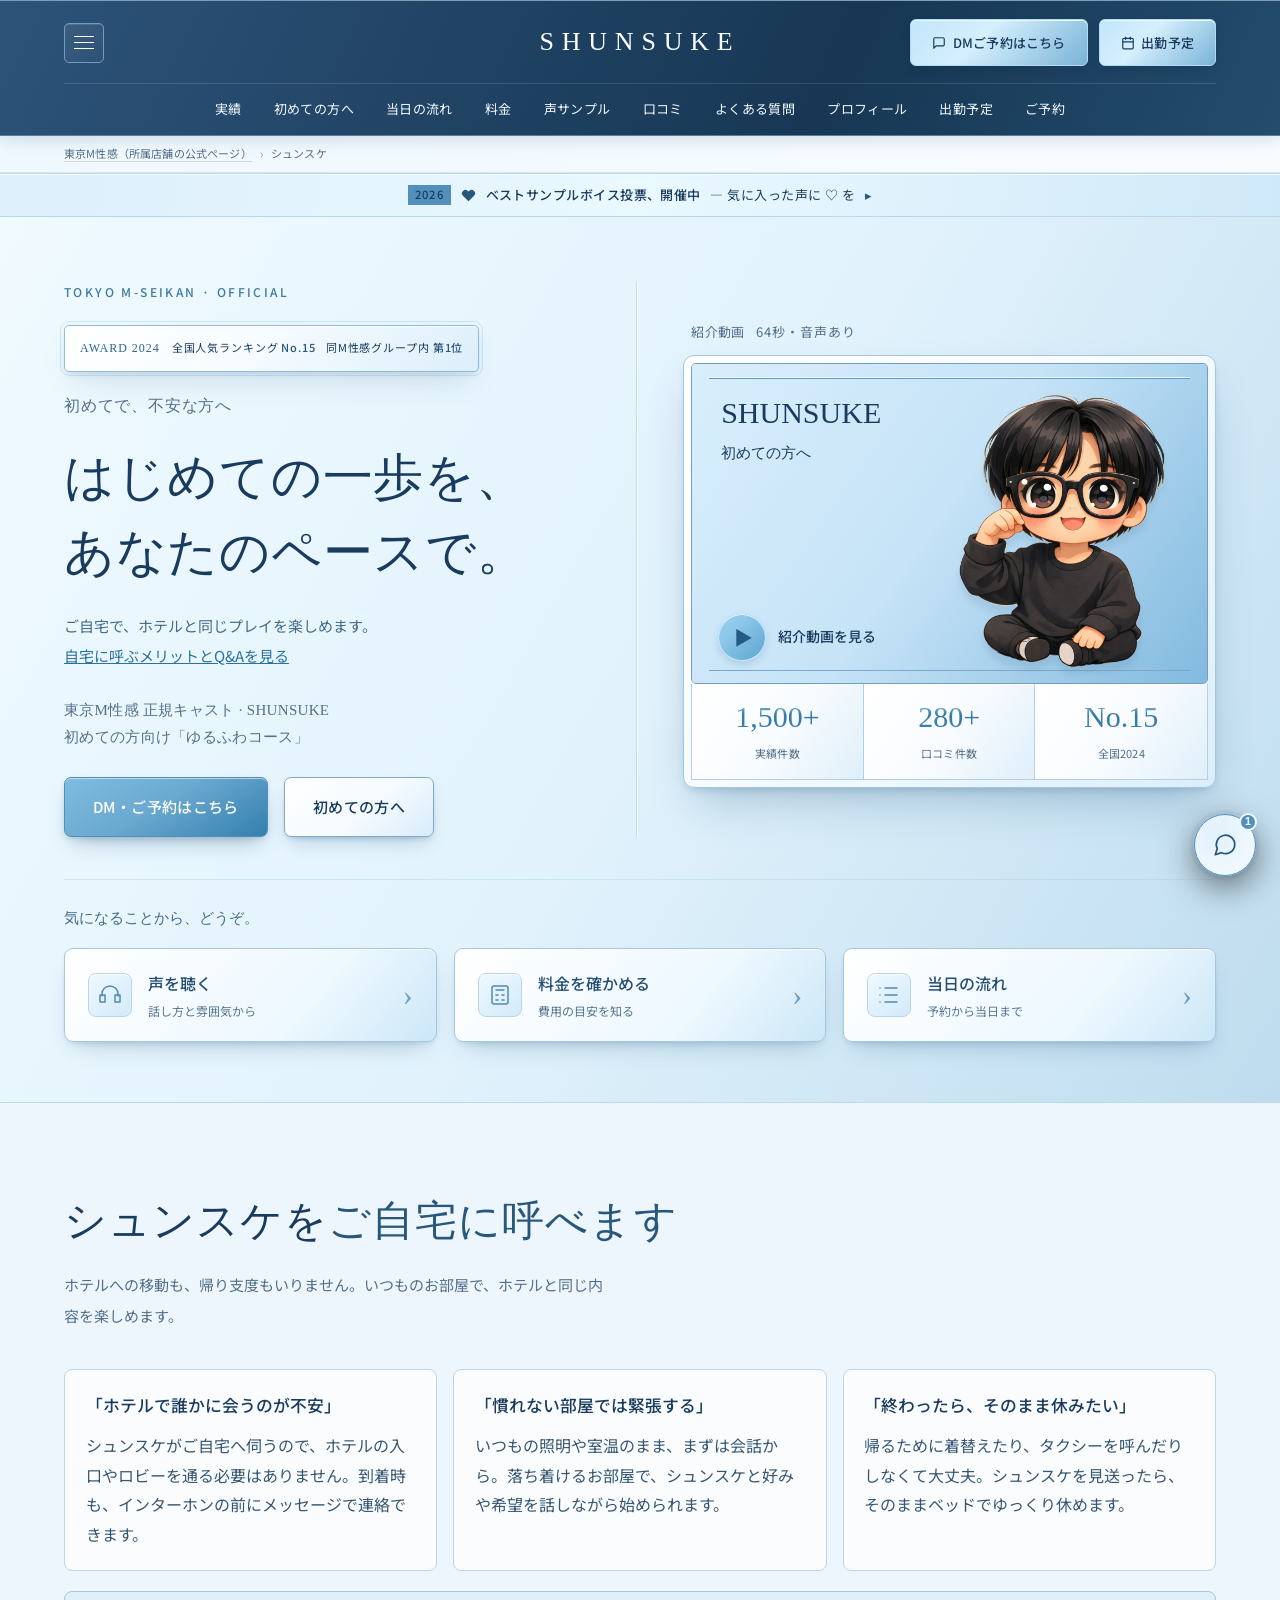
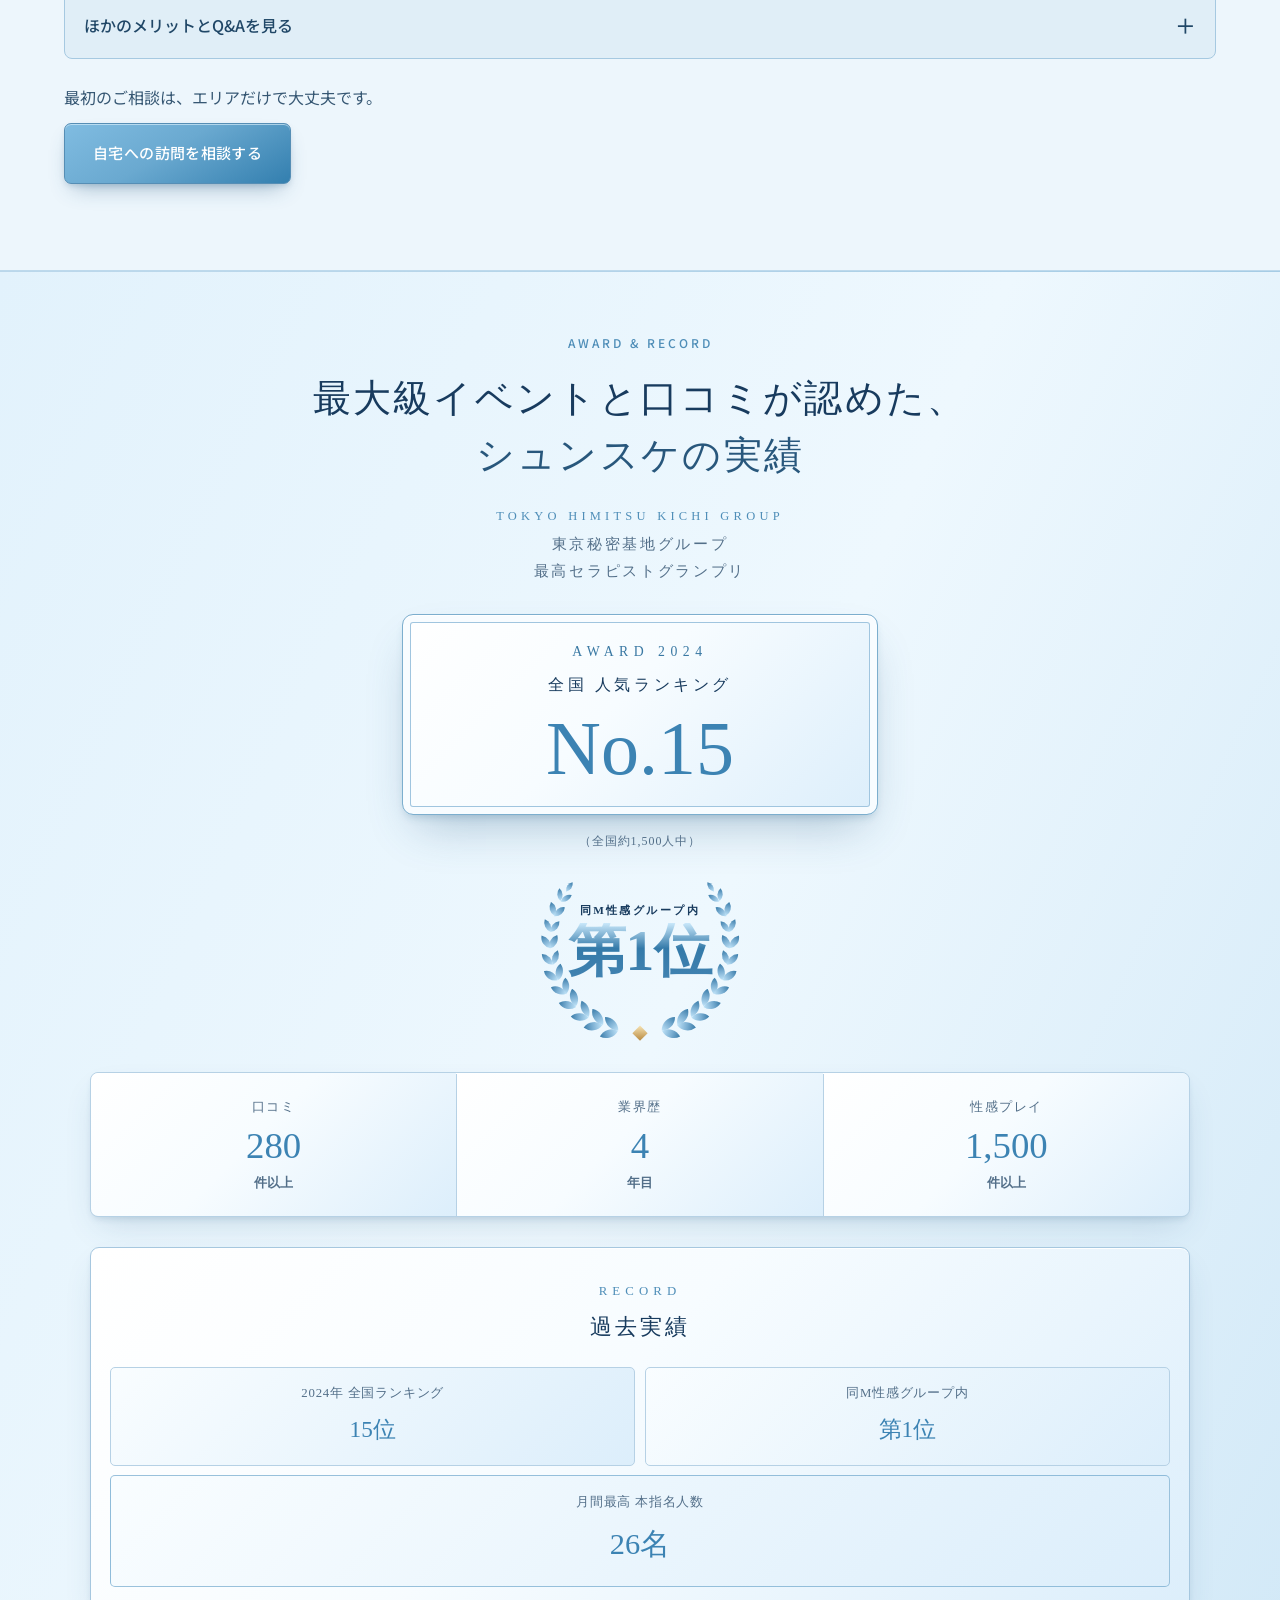
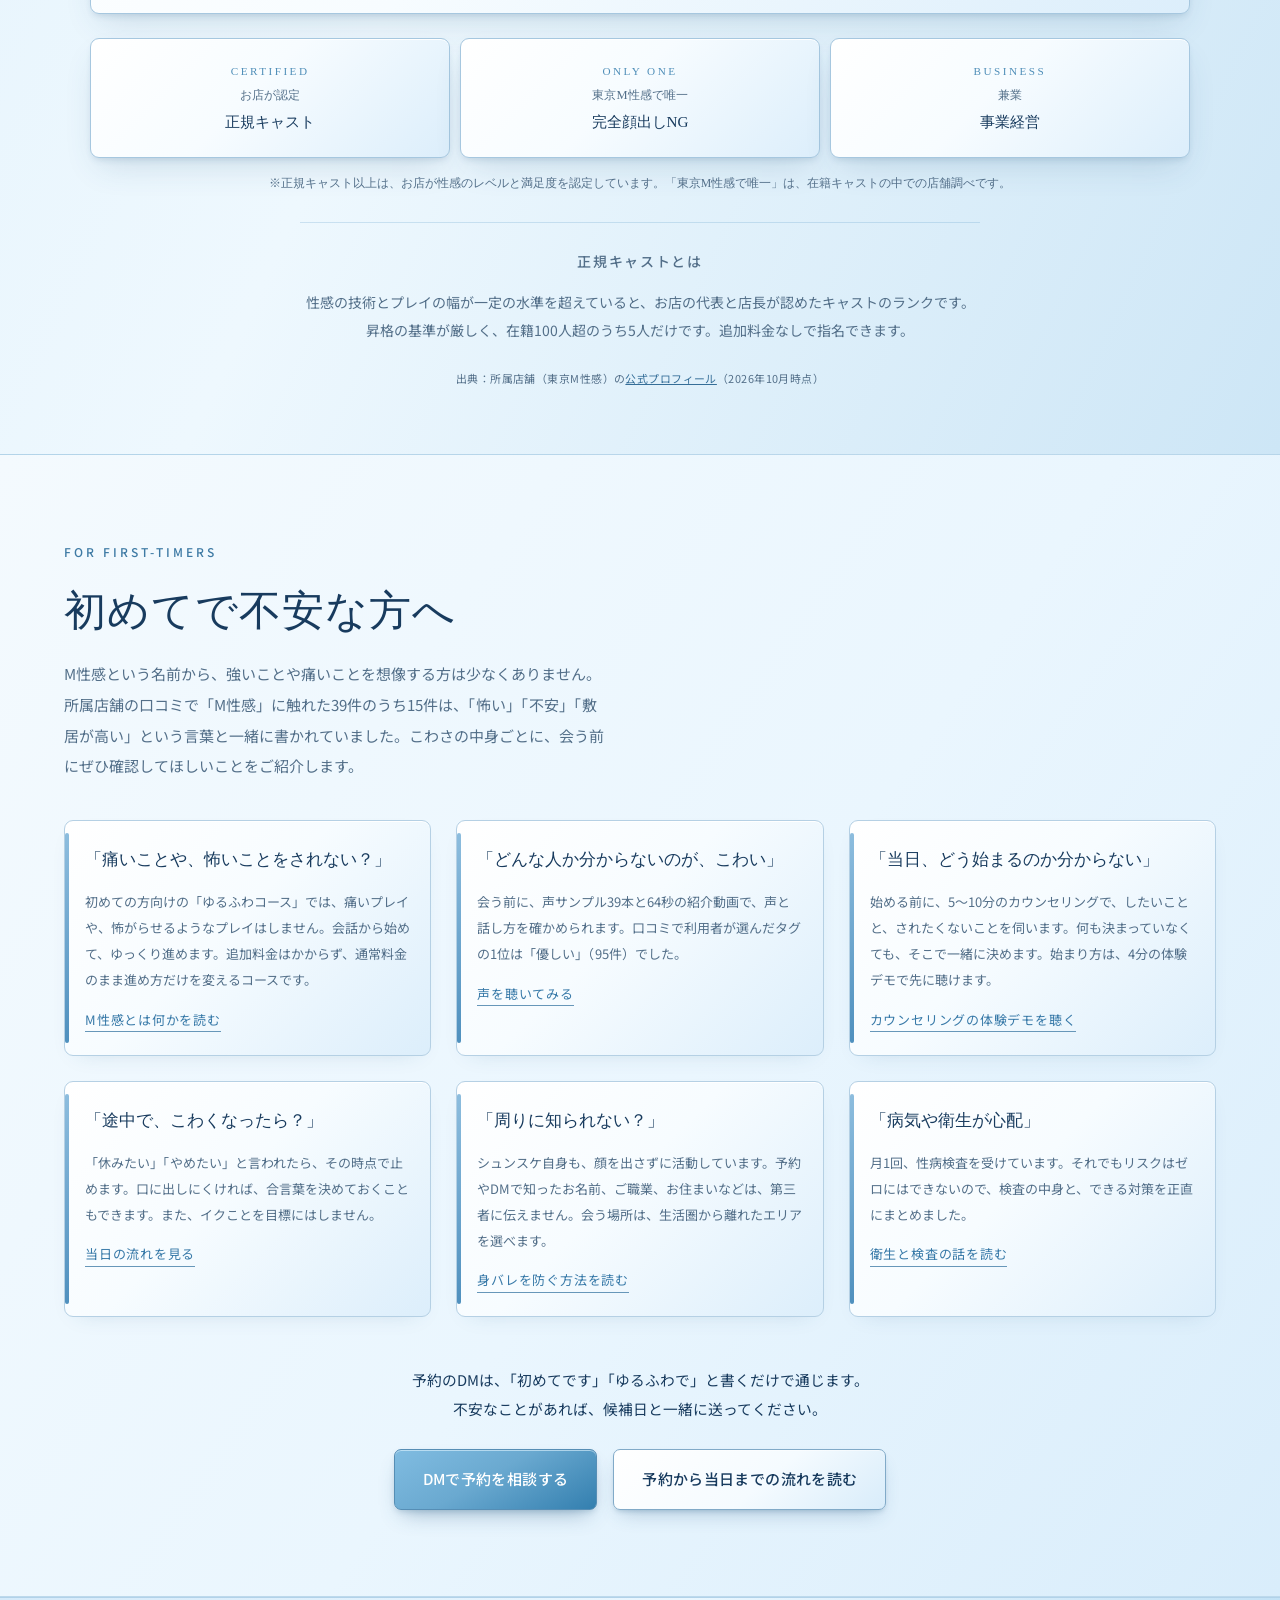
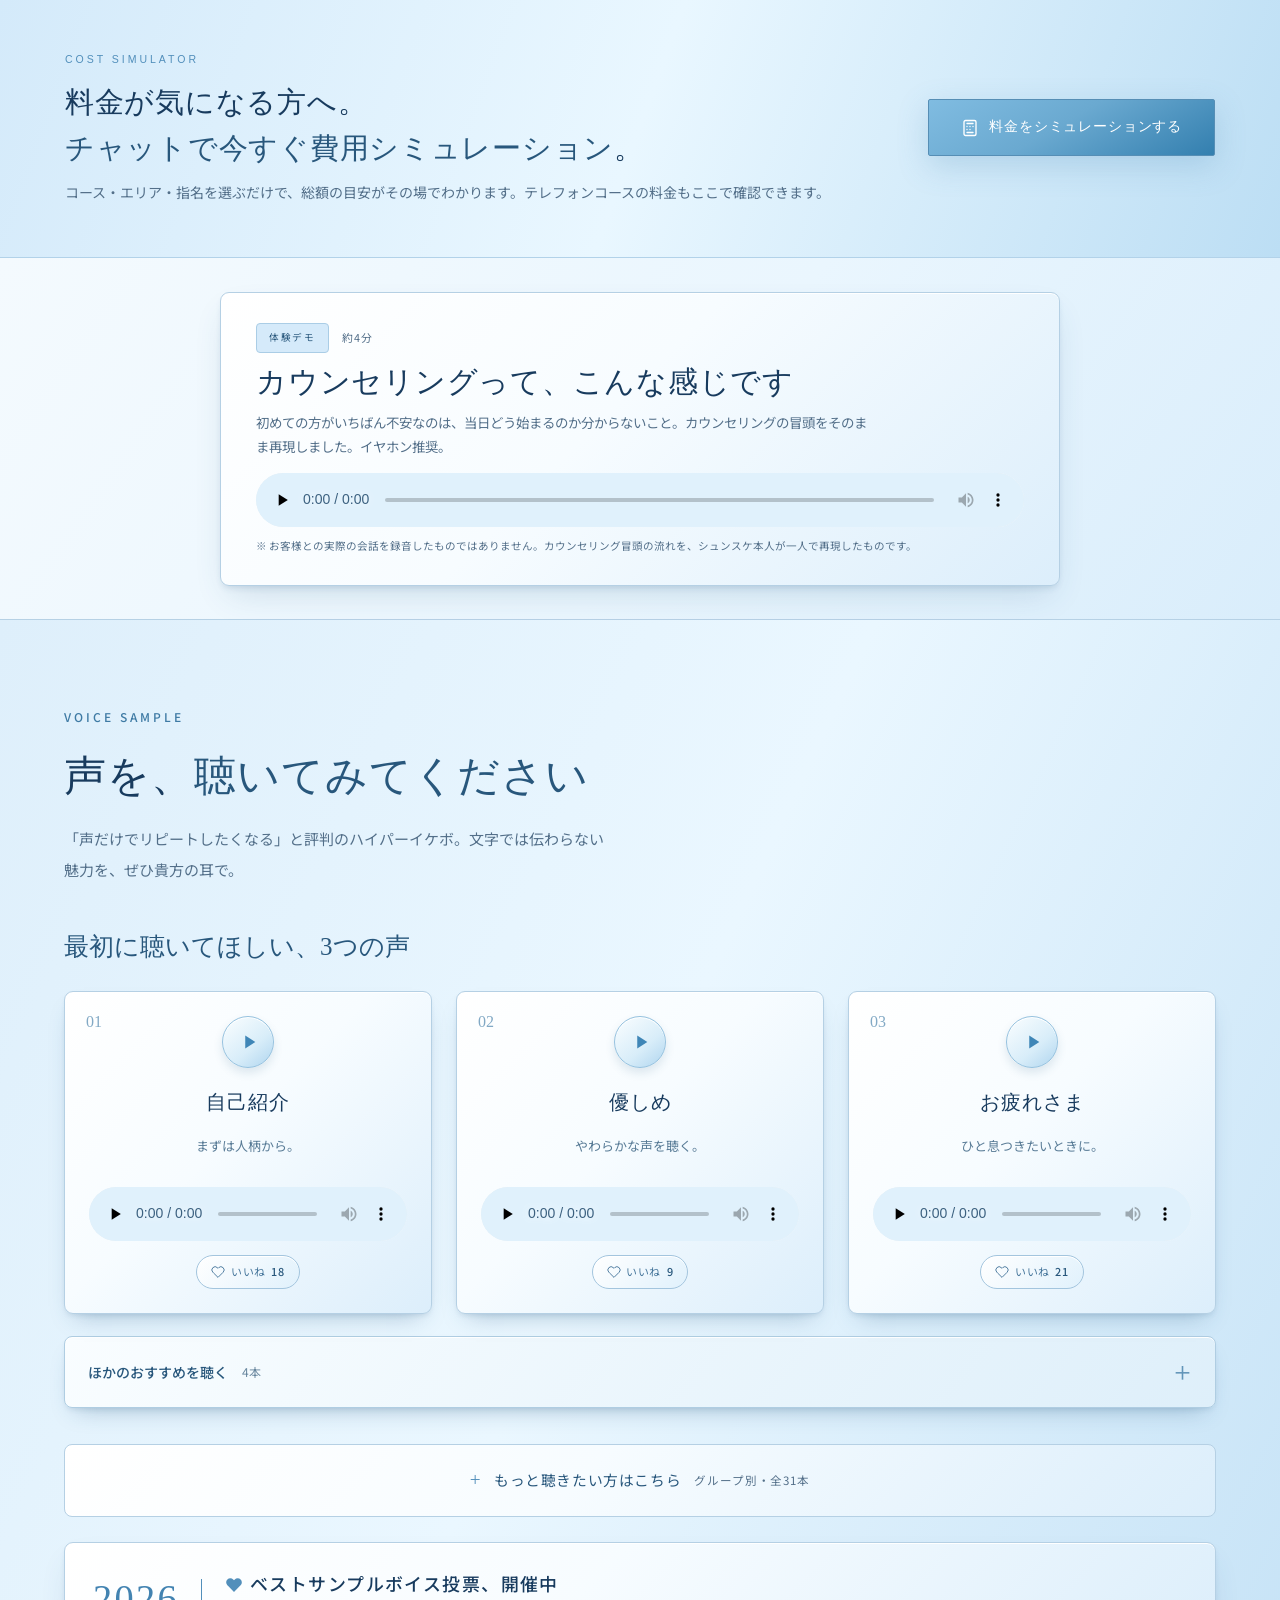
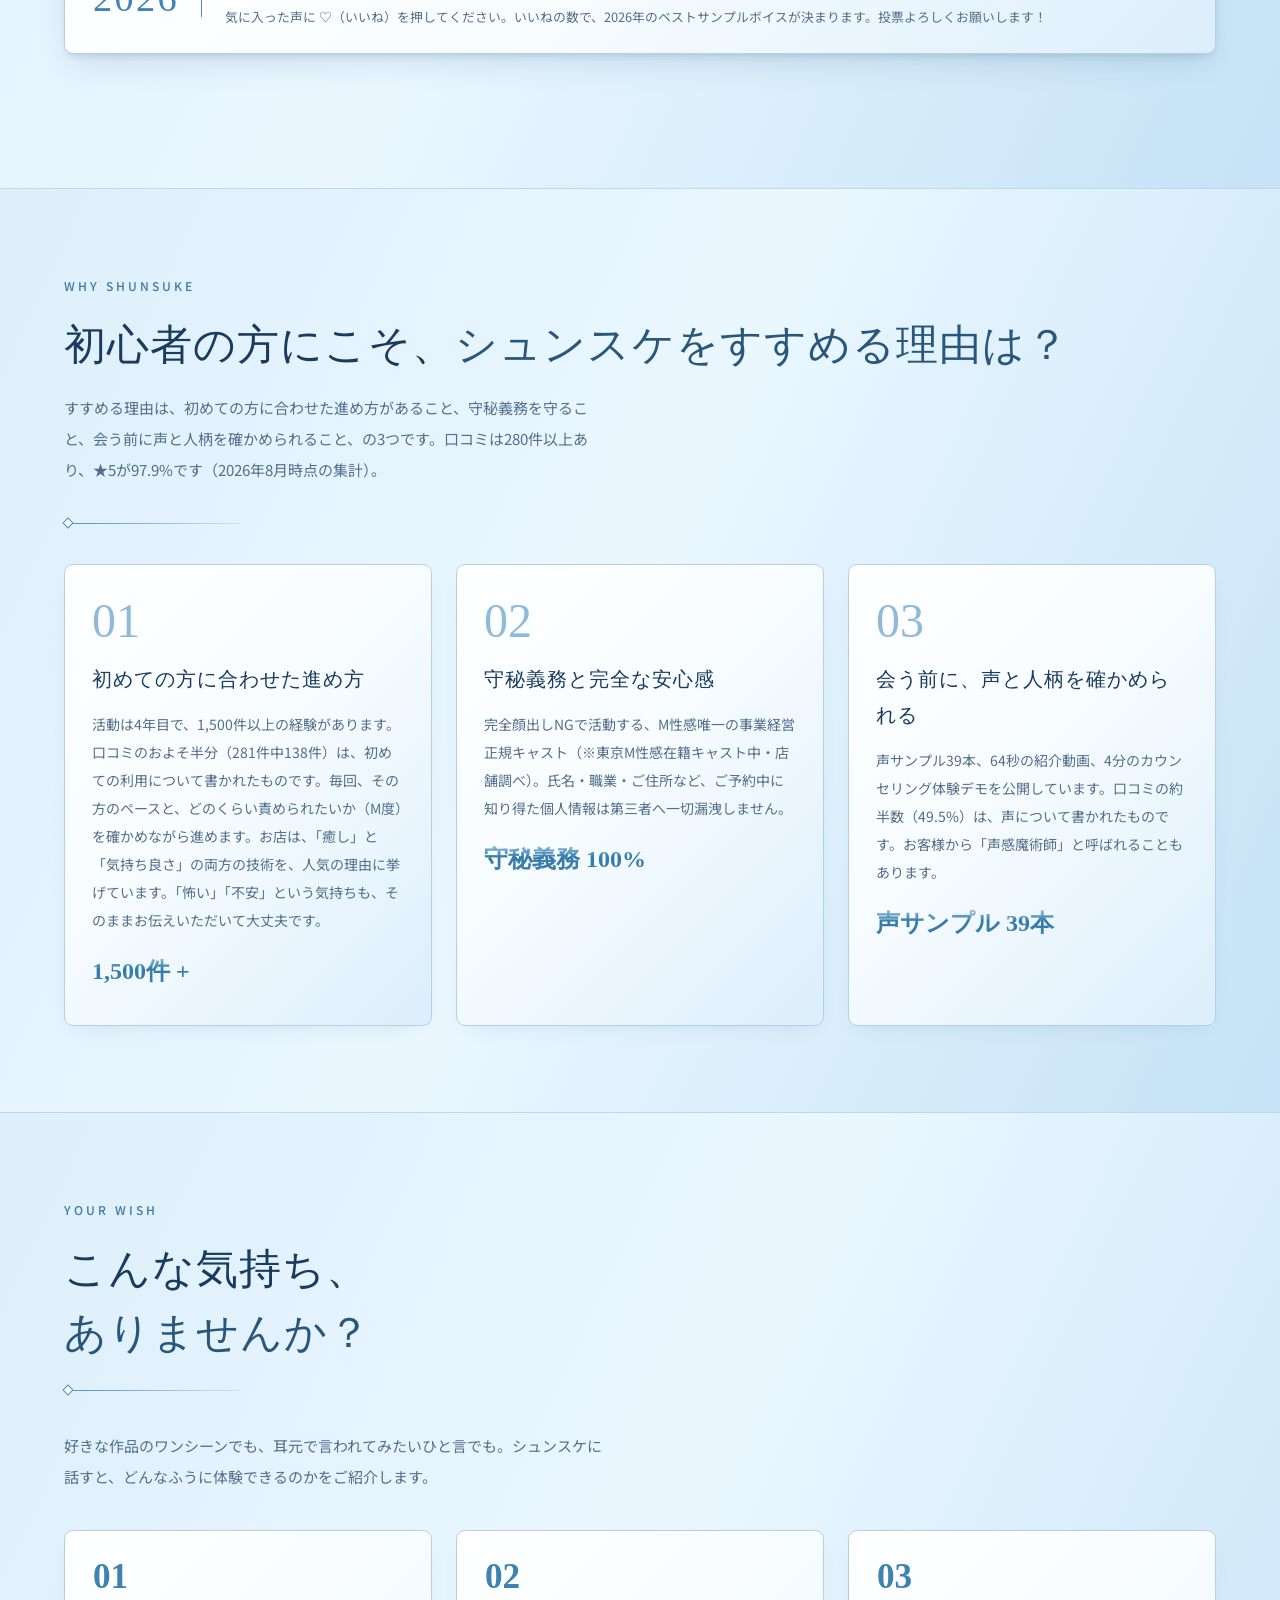
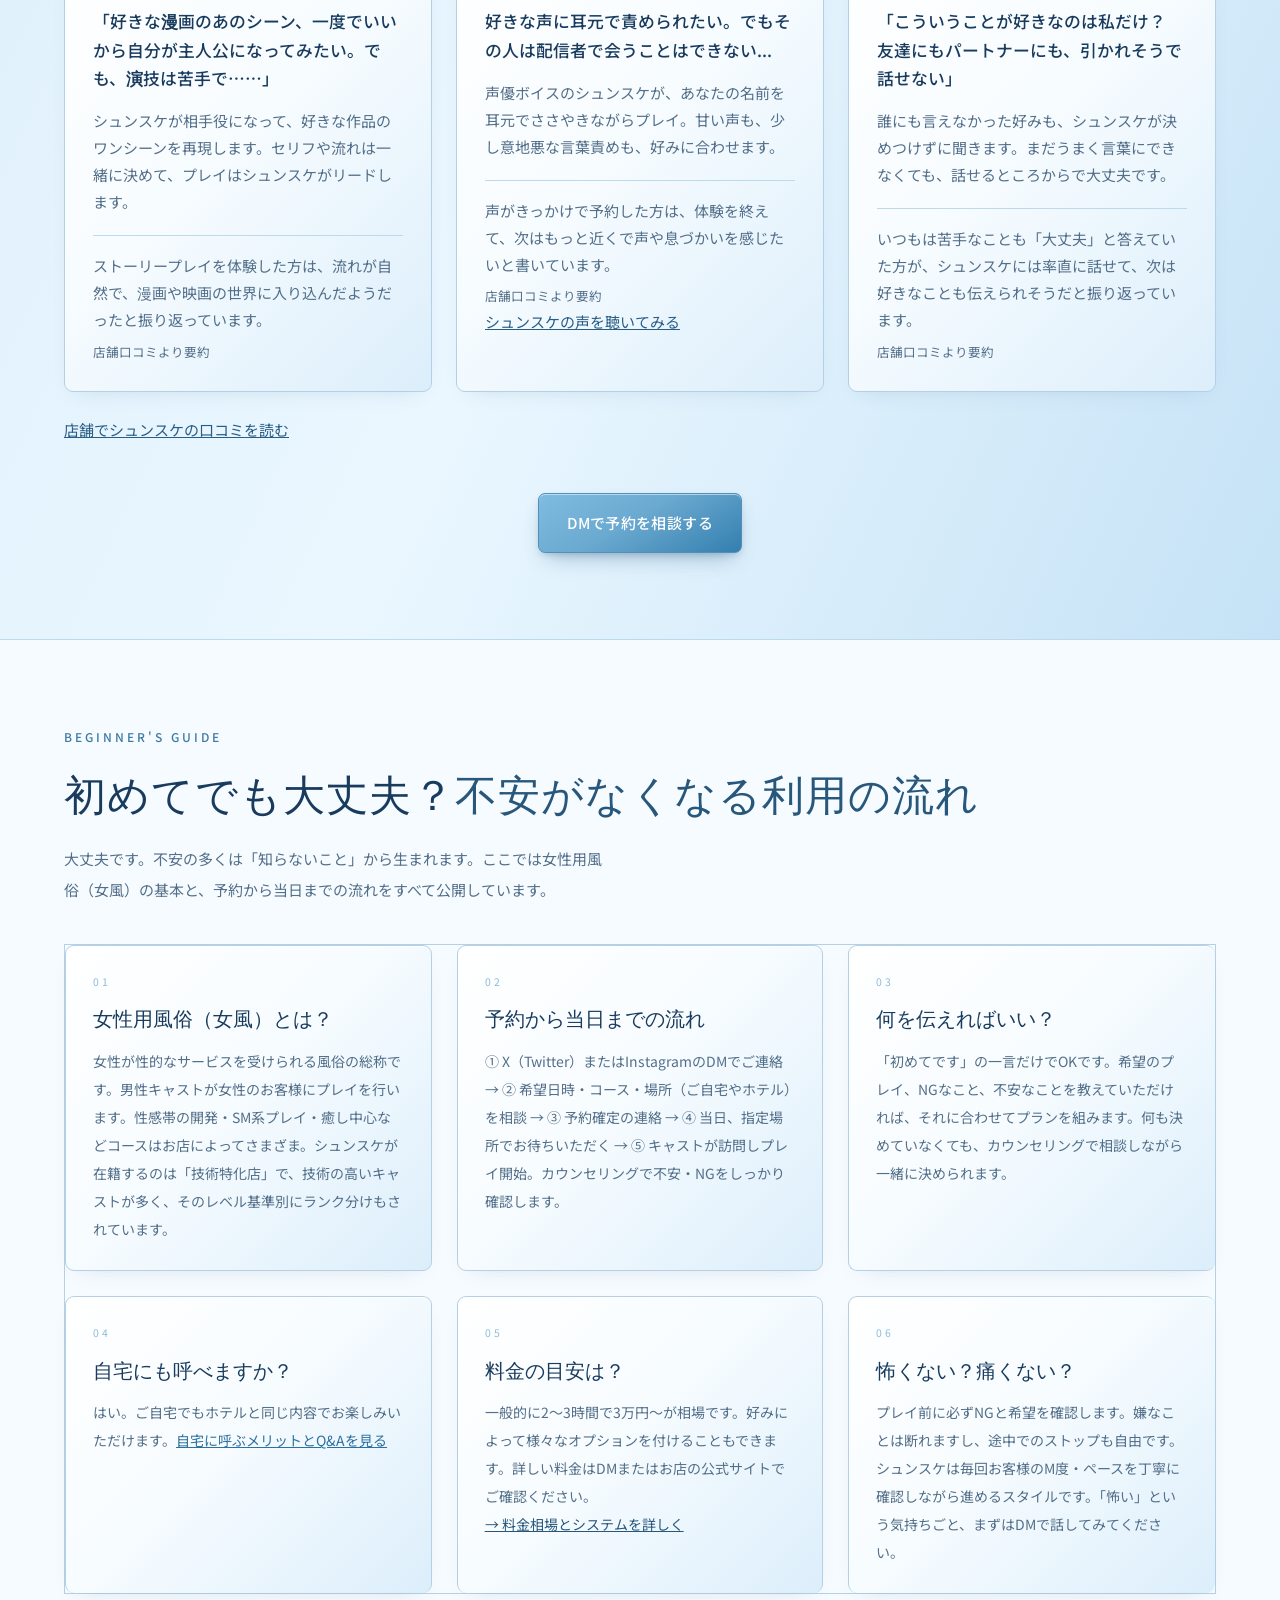
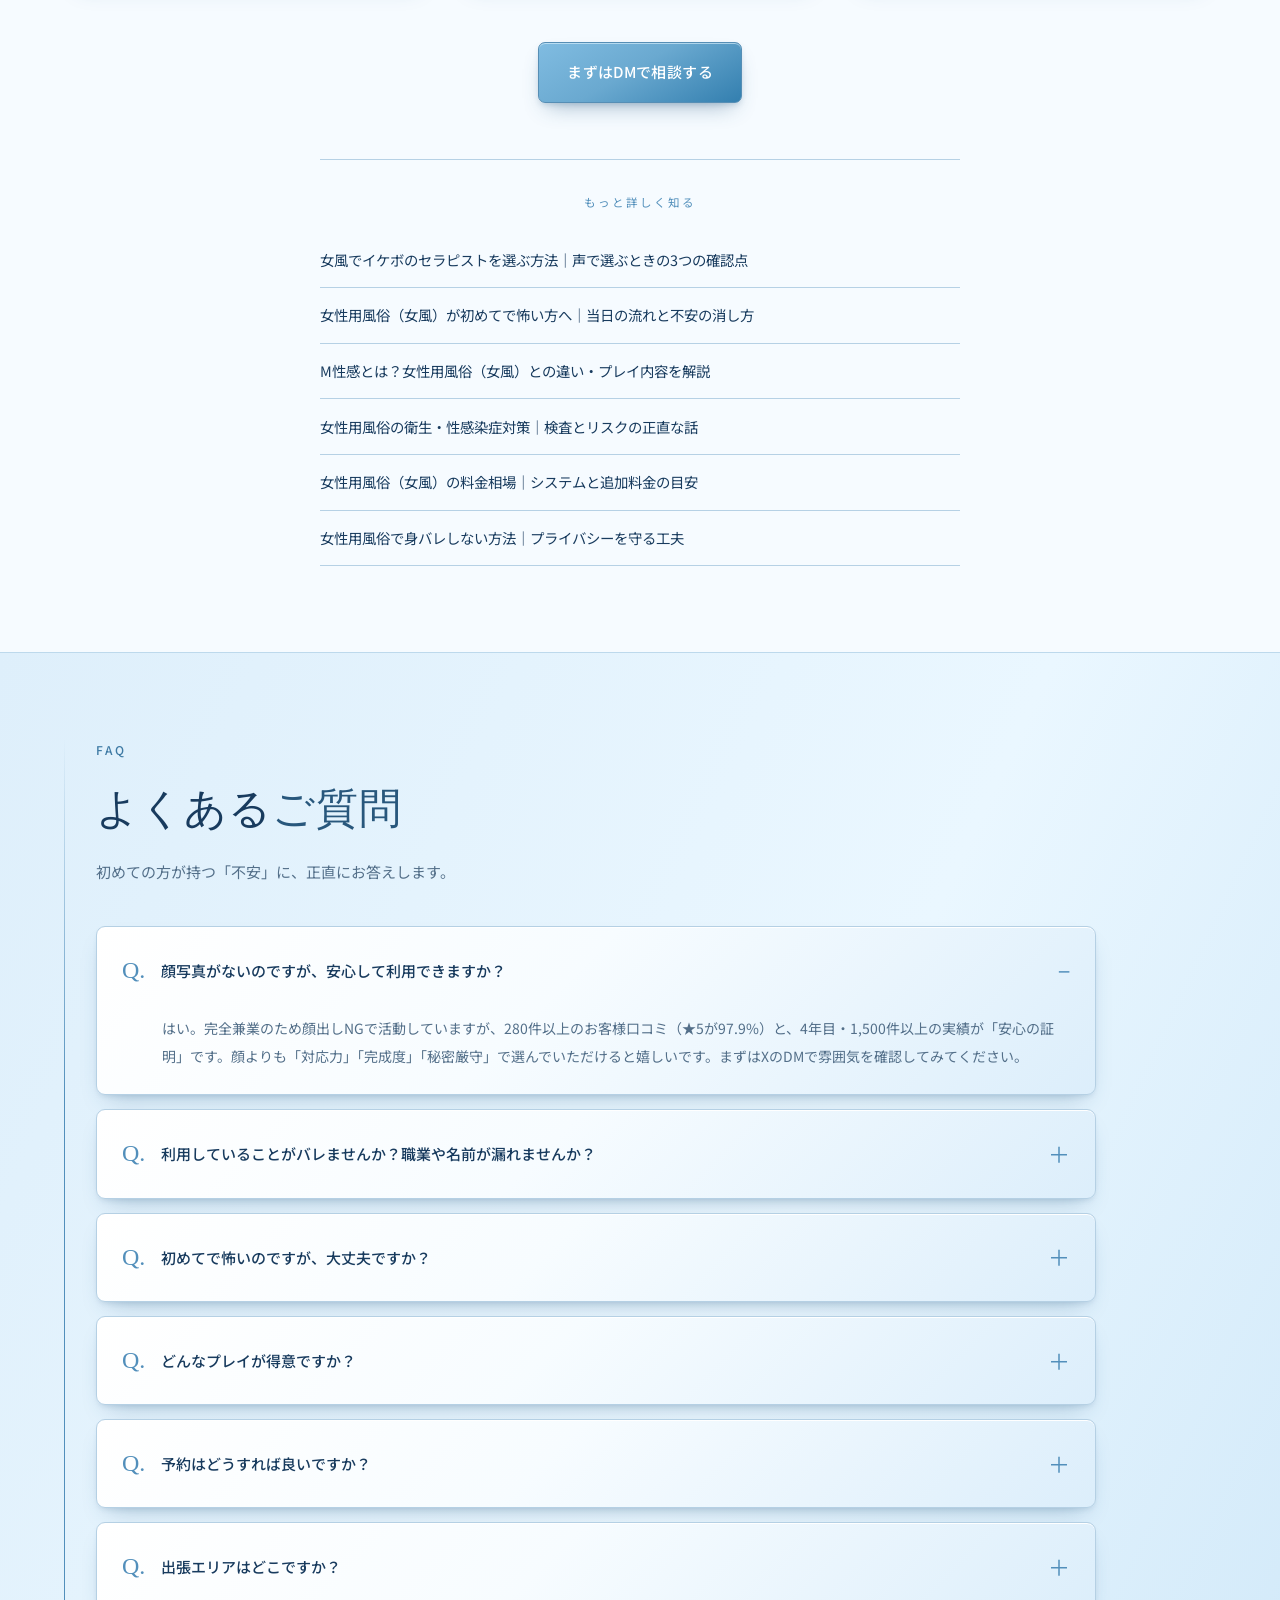
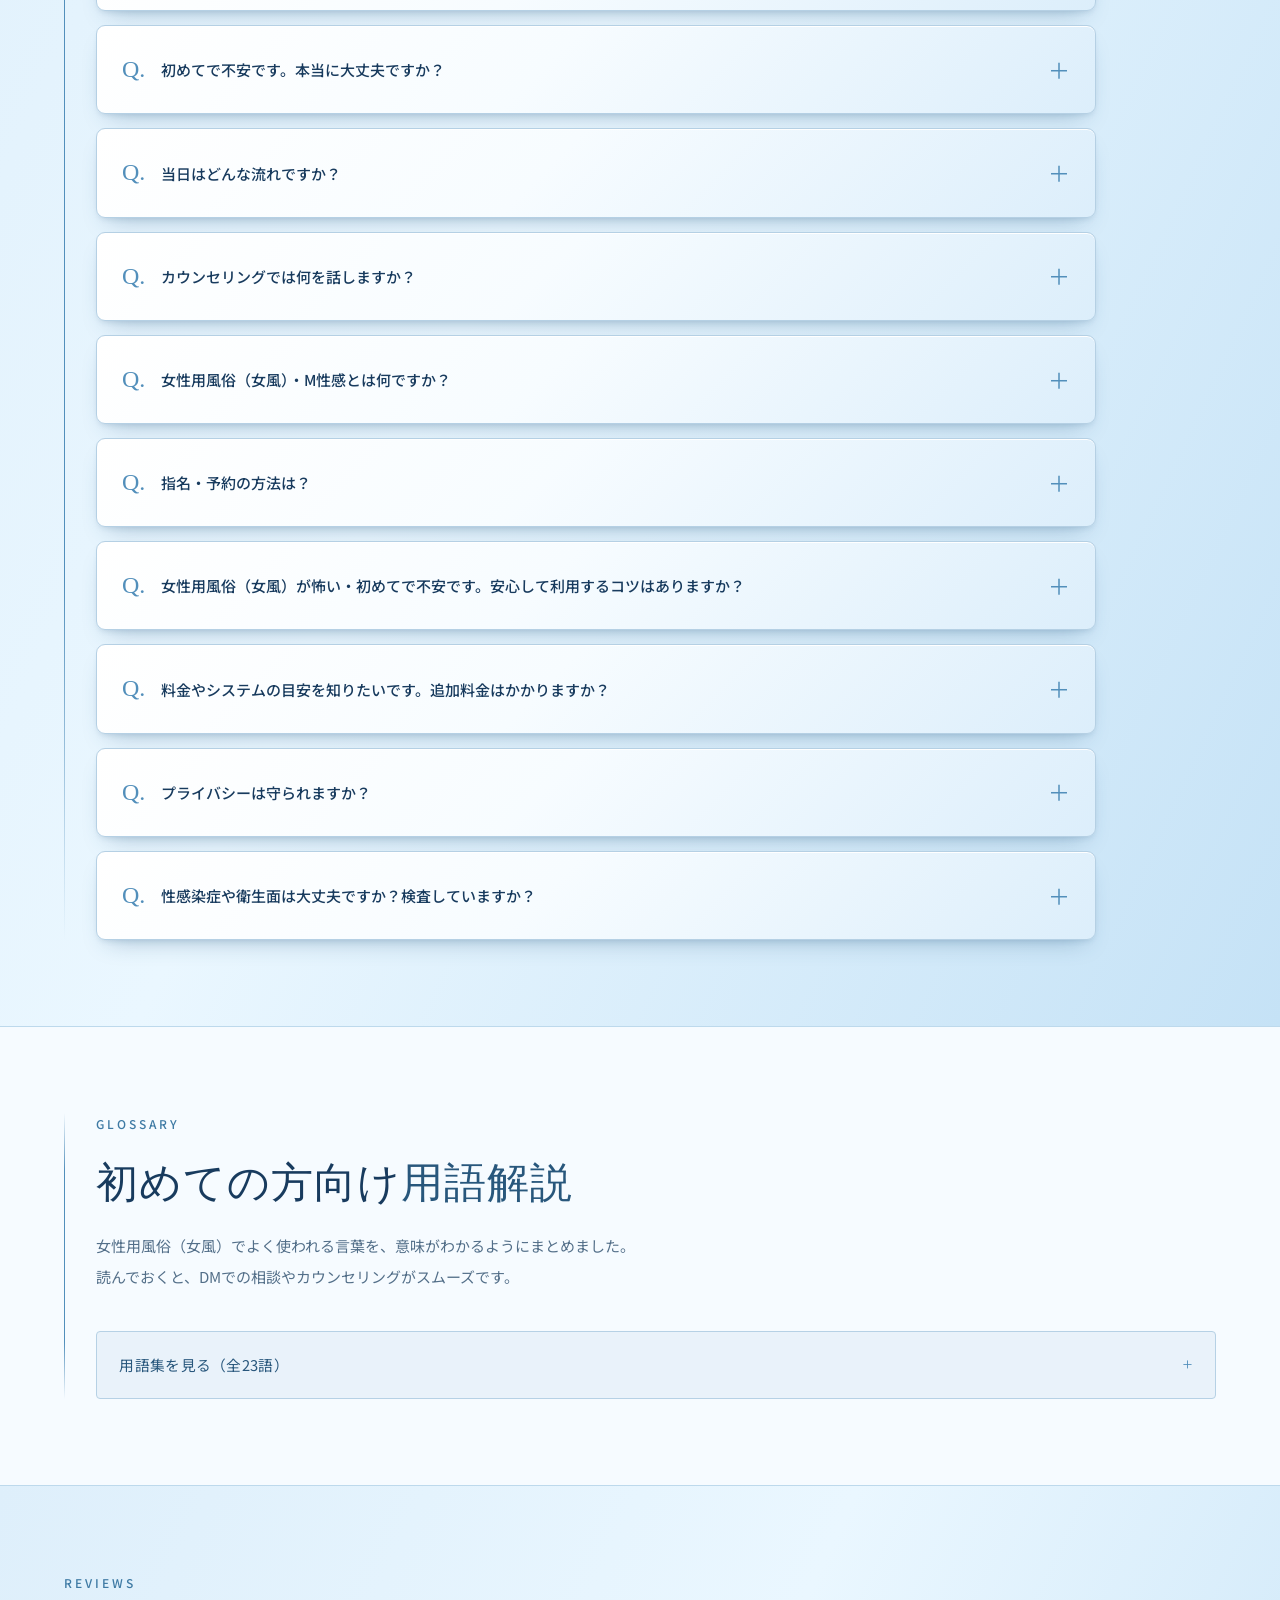
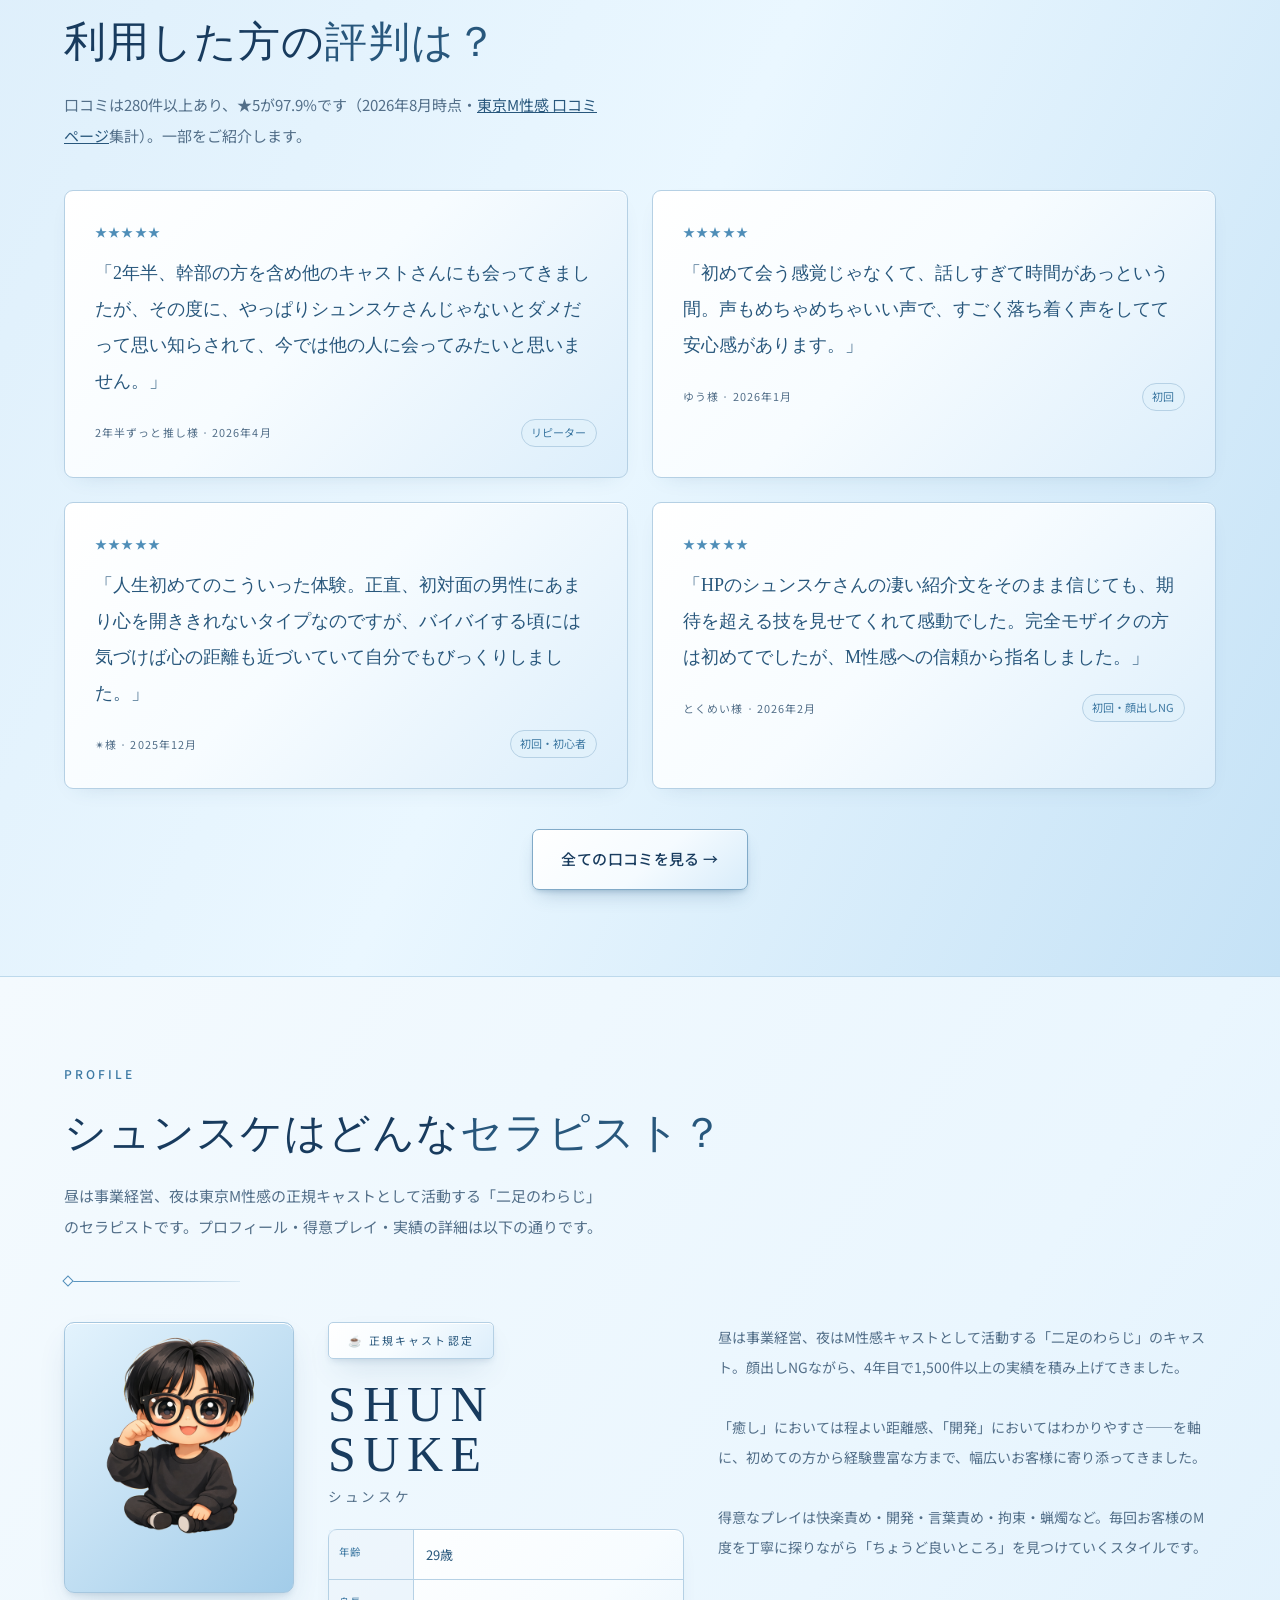
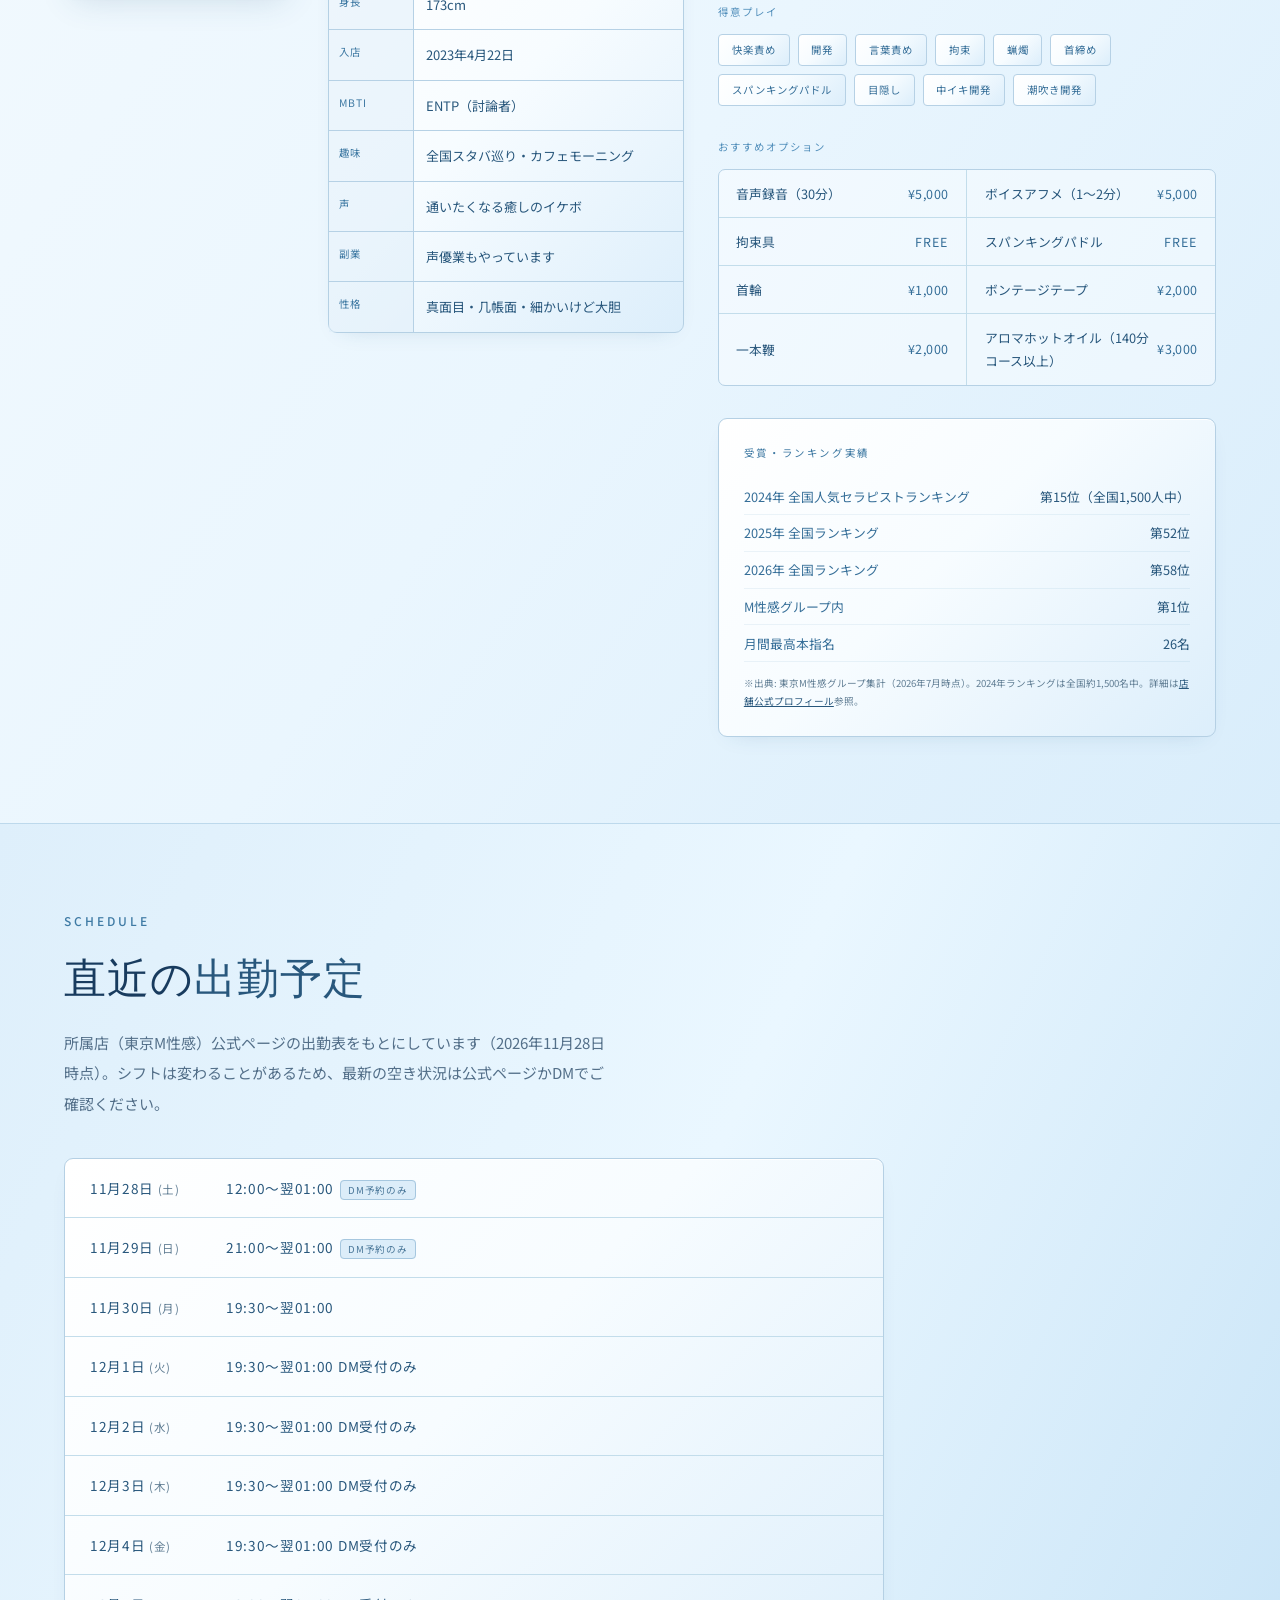
==== commit 1a2727ac: "sync: 出勤予定・いいね集計を自動更新" ====
--- a/index.html
+++ b/index.html
@@ -3179,13 +3179,12 @@
 <div class="section-inner">
 <span class="section-label">Schedule</span>
 <h2>直近の<em>出勤予定</em></h2>
-<p class="section-lead">所属店（東京M性感）公式ページの出勤表をもとにしています（<span id="shiftAsOf">2026年11月27日時点</span>）。シフトは変わることがあるため、最新の空き状況は公式ページかDMでご確認ください。</p>
+<p class="section-lead">所属店（東京M性感）公式ページの出勤表をもとにしています（<span id="shiftAsOf">2026年11月28日時点</span>）。シフトは変わることがあるため、最新の空き状況は公式ページかDMでご確認ください。</p>
 <div class="shift-board">
 <!-- SHIFT:START -->
-        <div class="shift-row" data-shift-date="2026-11-27"><span class="shift-date">11月27日<span class="shift-dow">(金)</span></span><span class="shift-time">19:30～翌01:00<span class="shift-tag">DM予約のみ</span></span></div>
         <div class="shift-row" data-shift-date="2026-11-28"><span class="shift-date">11月28日<span class="shift-dow">(土)</span></span><span class="shift-time">12:00～翌01:00<span class="shift-tag">DM予約のみ</span></span></div>
         <div class="shift-row" data-shift-date="2026-11-29"><span class="shift-date">11月29日<span class="shift-dow">(日)</span></span><span class="shift-time">21:00～翌01:00<span class="shift-tag">DM予約のみ</span></span></div>
-        <div class="shift-row is-off" data-shift-date="2026-11-30"><span class="shift-date">11月30日<span class="shift-dow">(月)</span></span><span class="shift-time">お休み</span></div>
+        <div class="shift-row" data-shift-date="2026-11-30"><span class="shift-date">11月30日<span class="shift-dow">(月)</span></span><span class="shift-time">19:30～翌01:00</span></div>
         <div class="shift-row" data-shift-date="2026-12-01"><span class="shift-date">12月1日<span class="shift-dow">(火)</span></span><span class="shift-time">19:30～翌01:00 DM受付のみ</span></div>
         <div class="shift-row" data-shift-date="2026-12-02"><span class="shift-date">12月2日<span class="shift-dow">(水)</span></span><span class="shift-time">19:30～翌01:00 DM受付のみ</span></div>
         <div class="shift-row" data-shift-date="2026-12-03"><span class="shift-date">12月3日<span class="shift-dow">(木)</span></span><span class="shift-time">19:30～翌01:00 DM受付のみ</span></div>
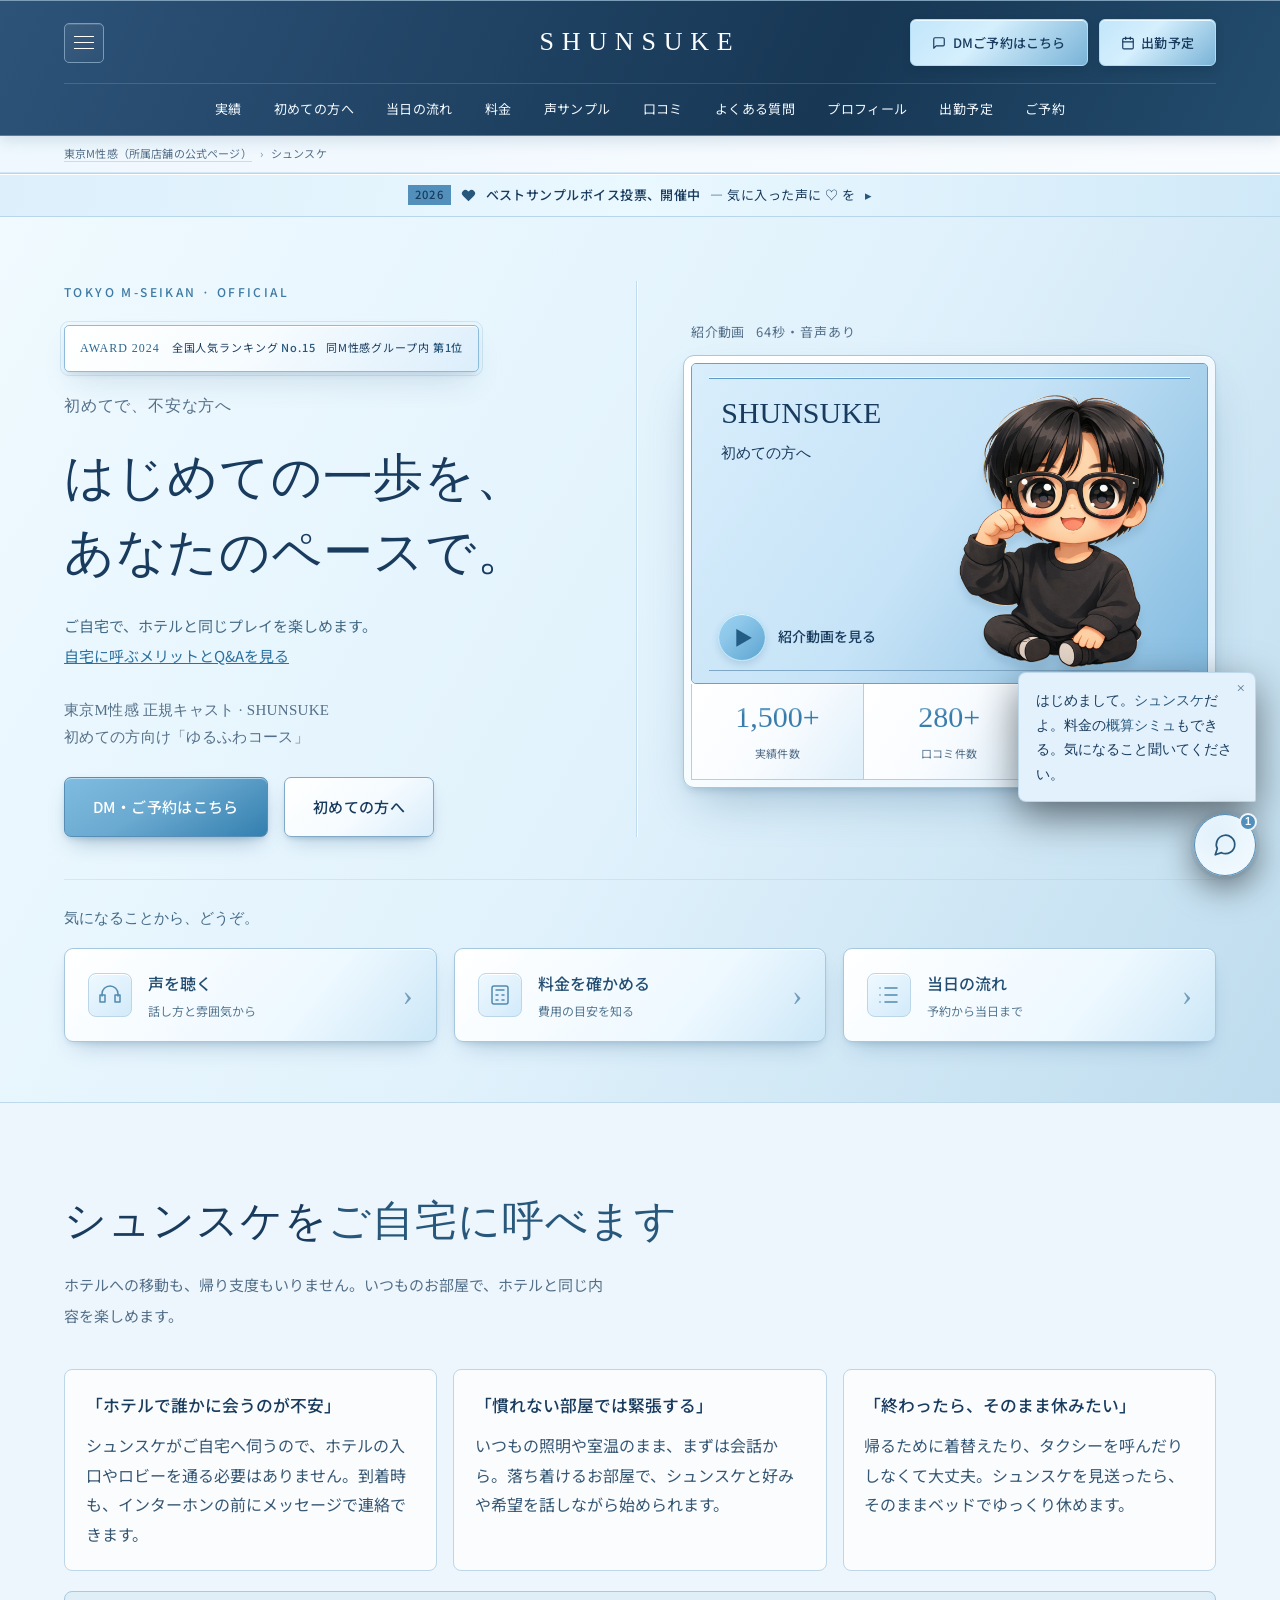
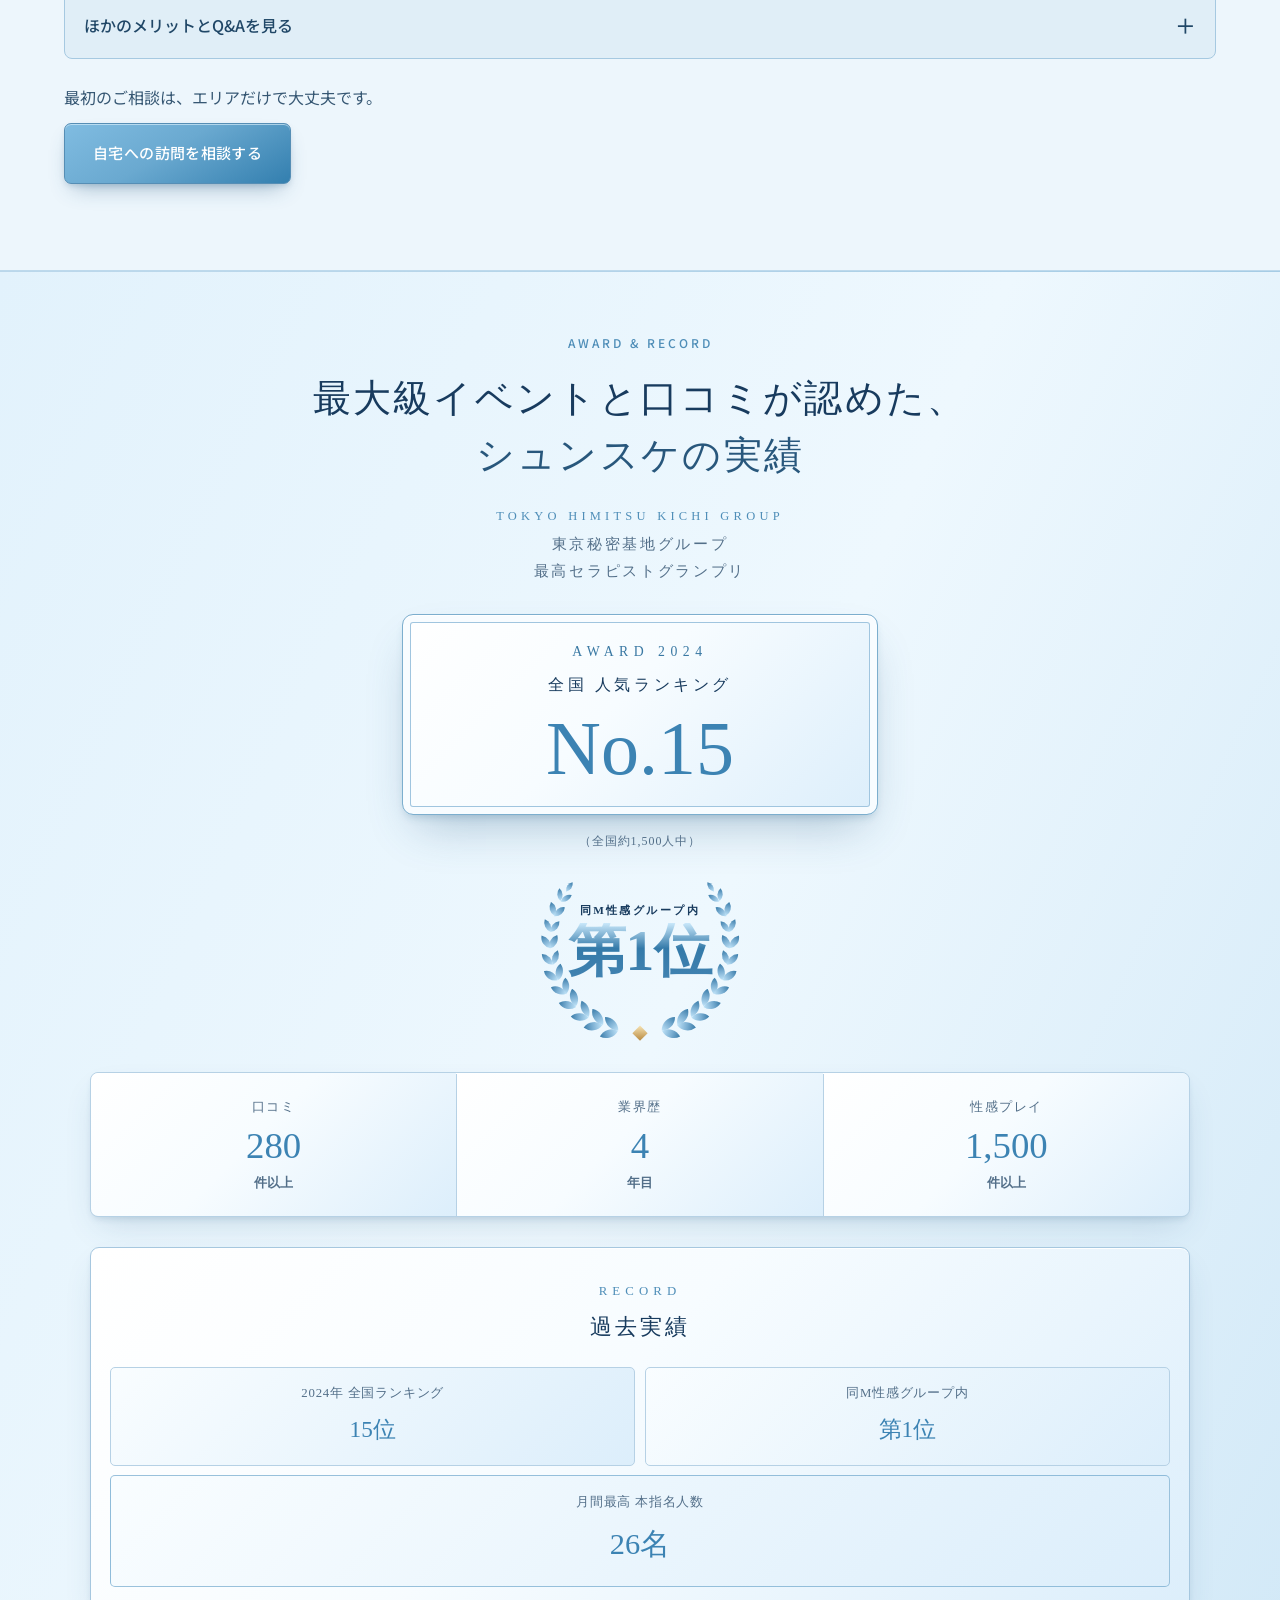
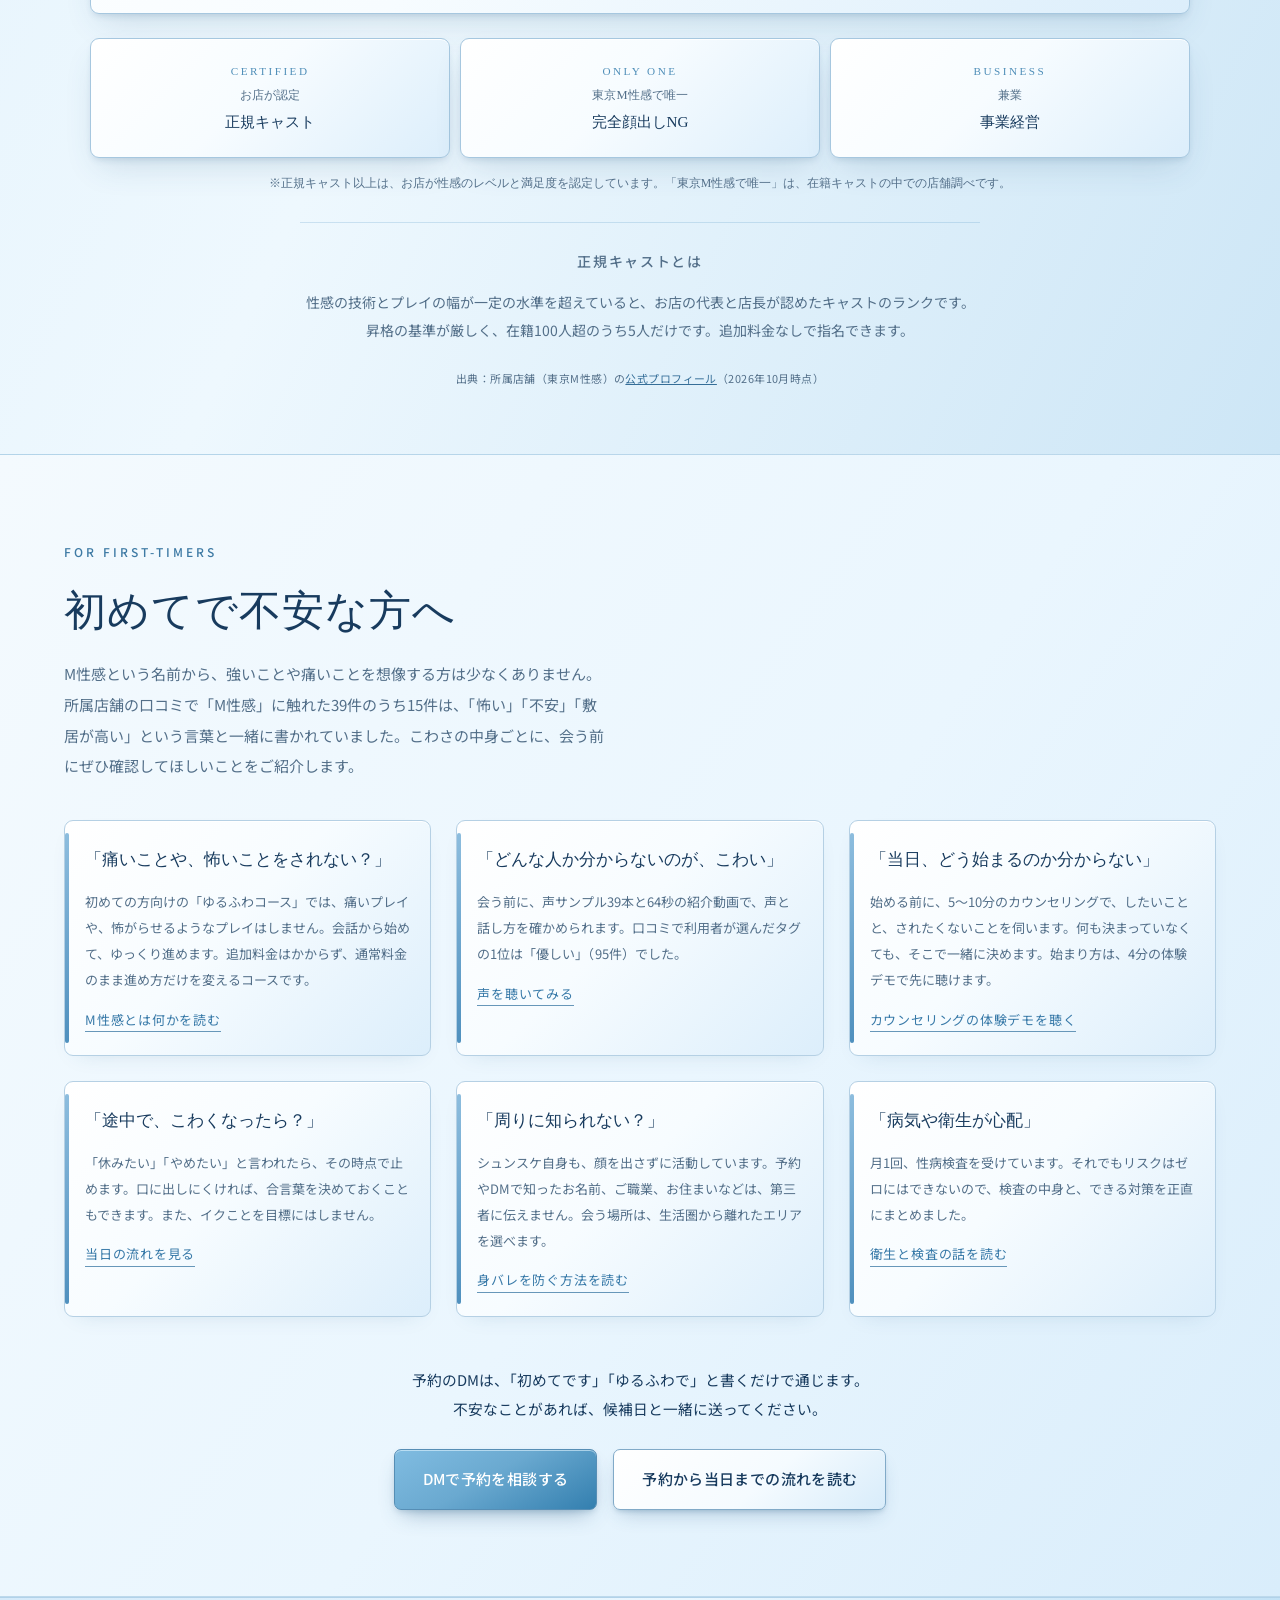
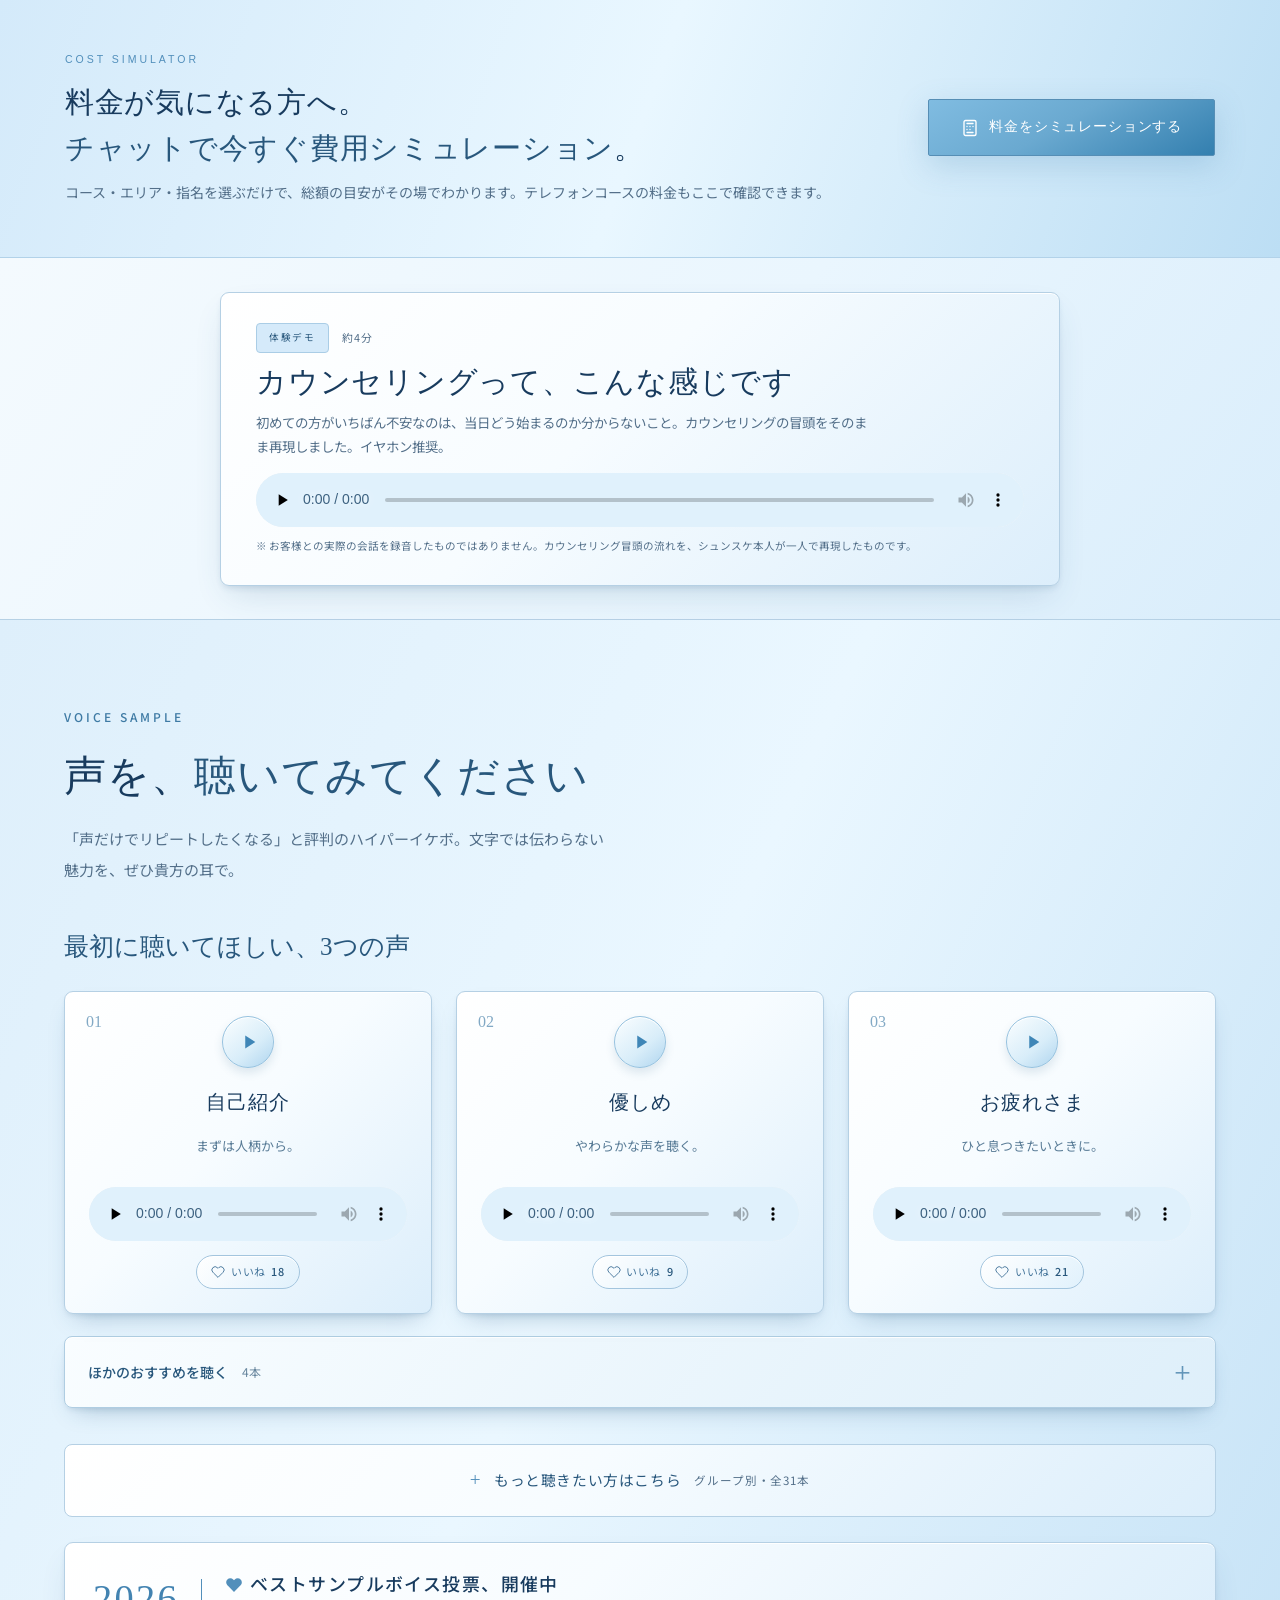
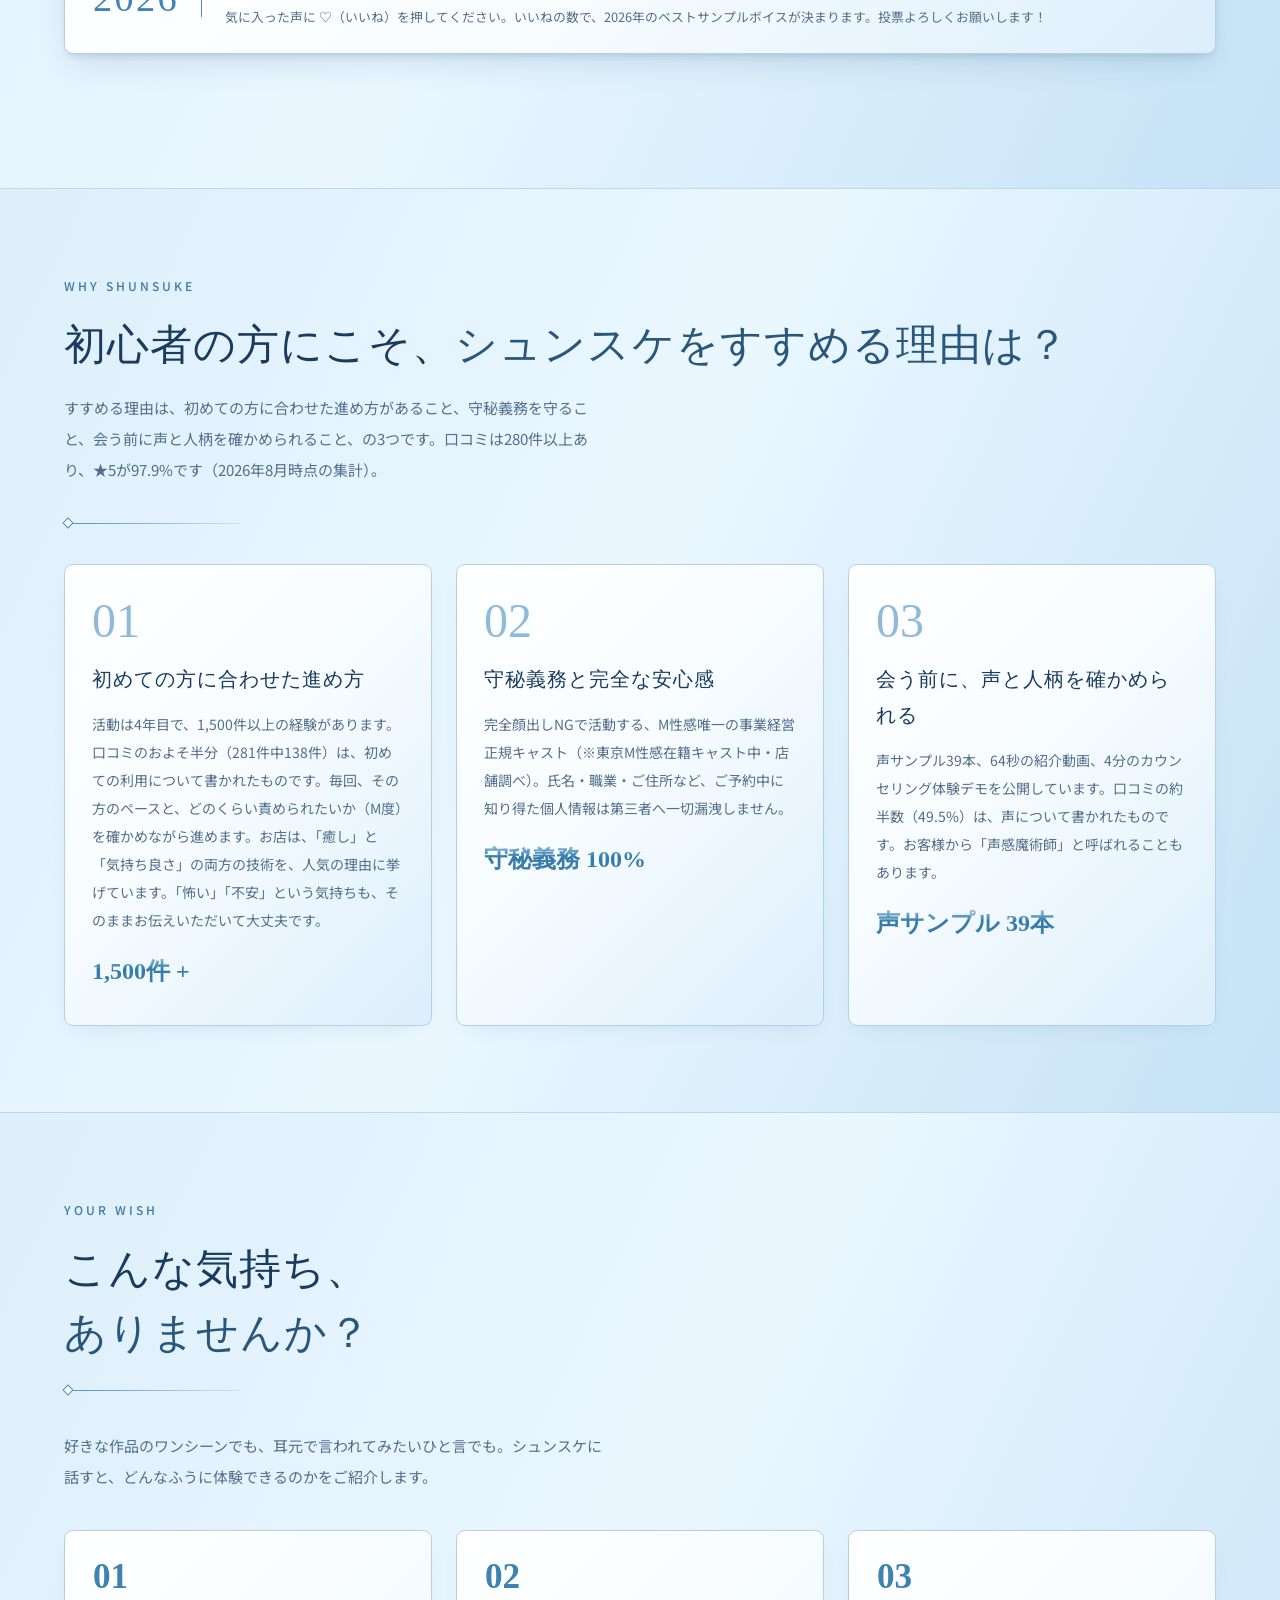
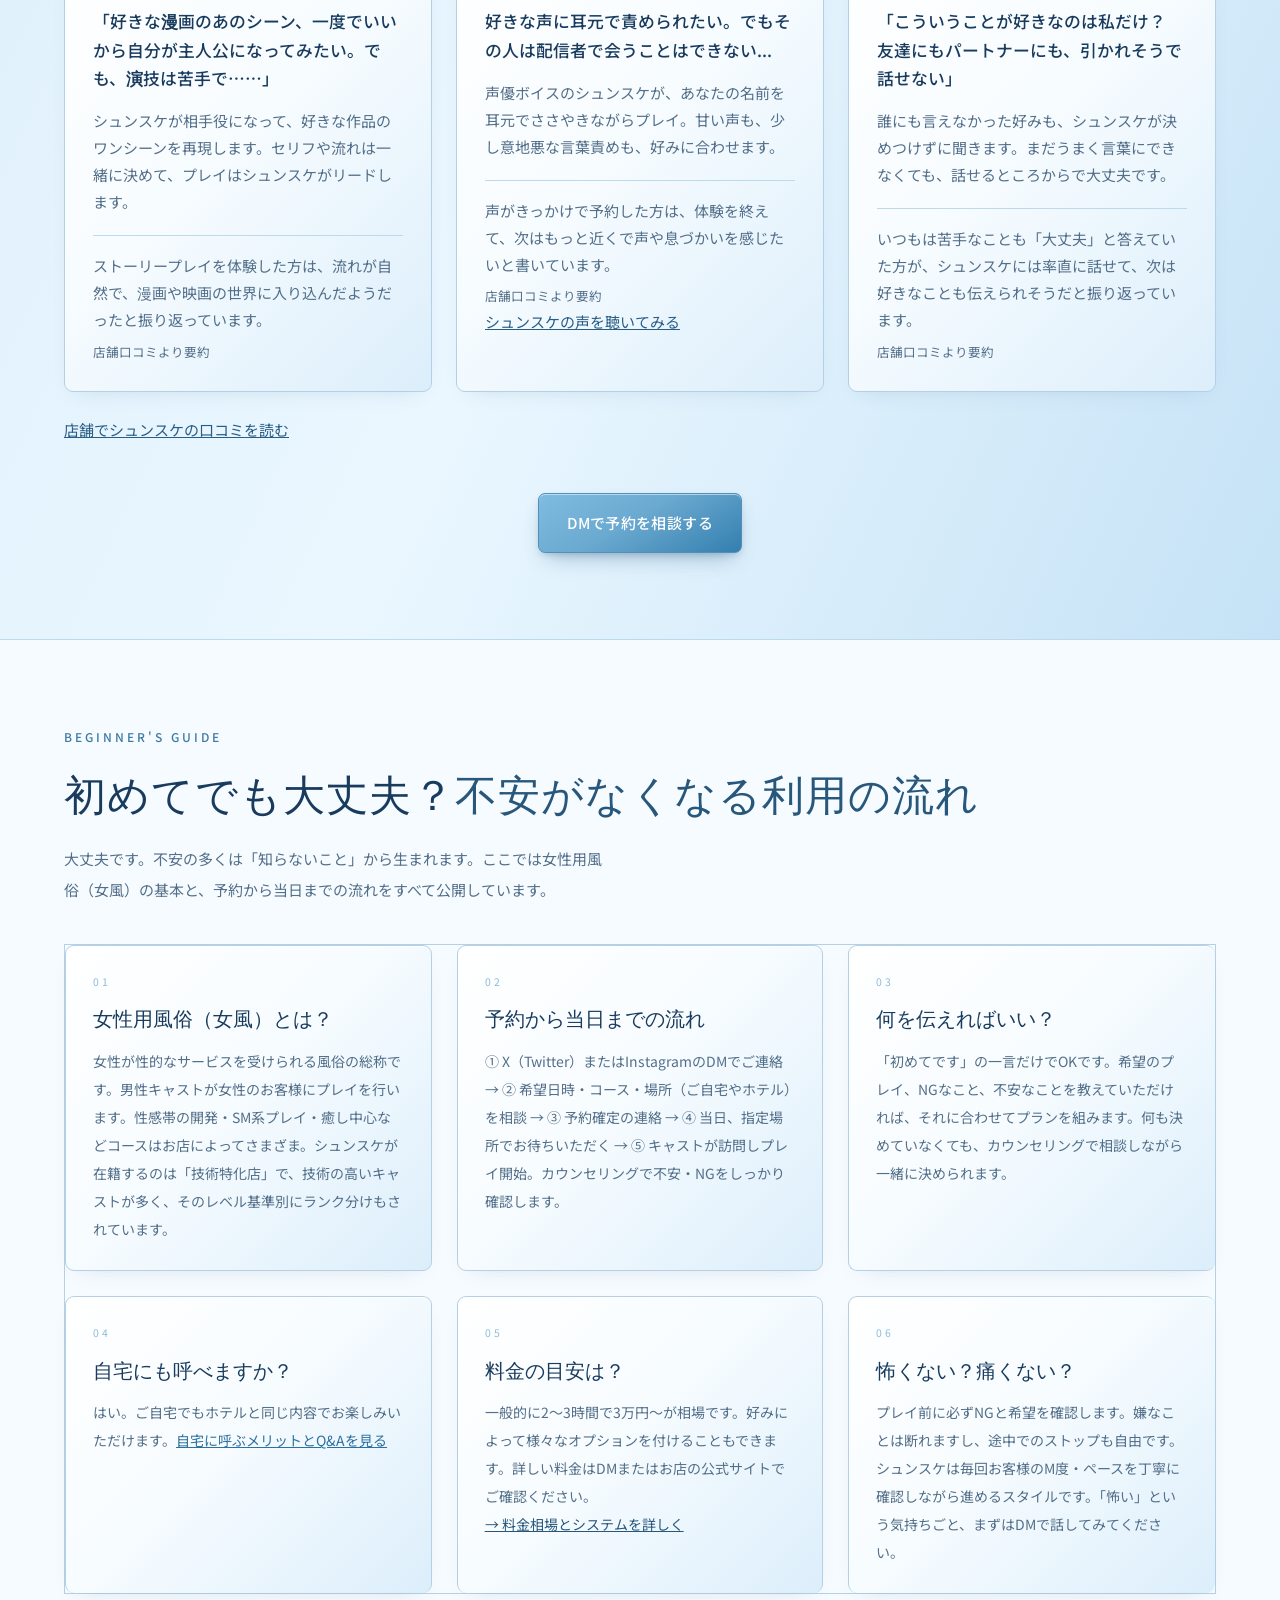
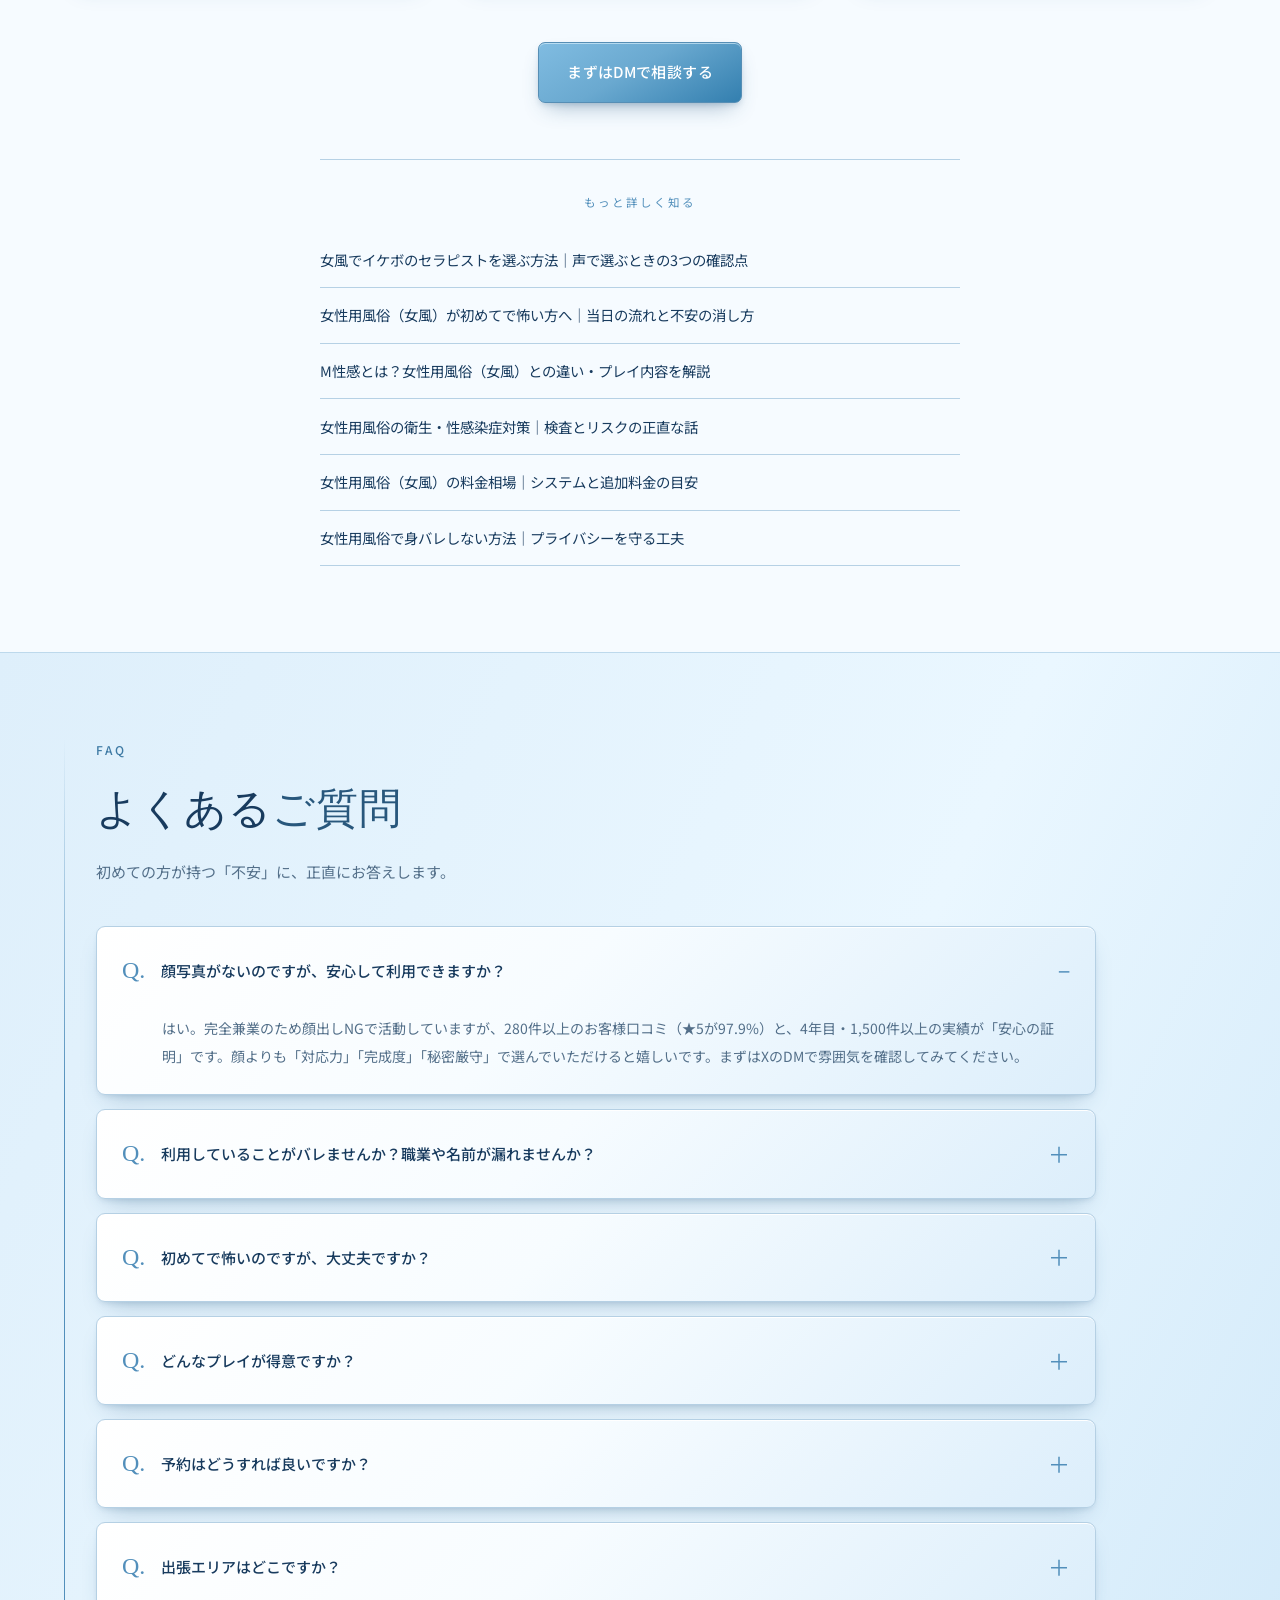
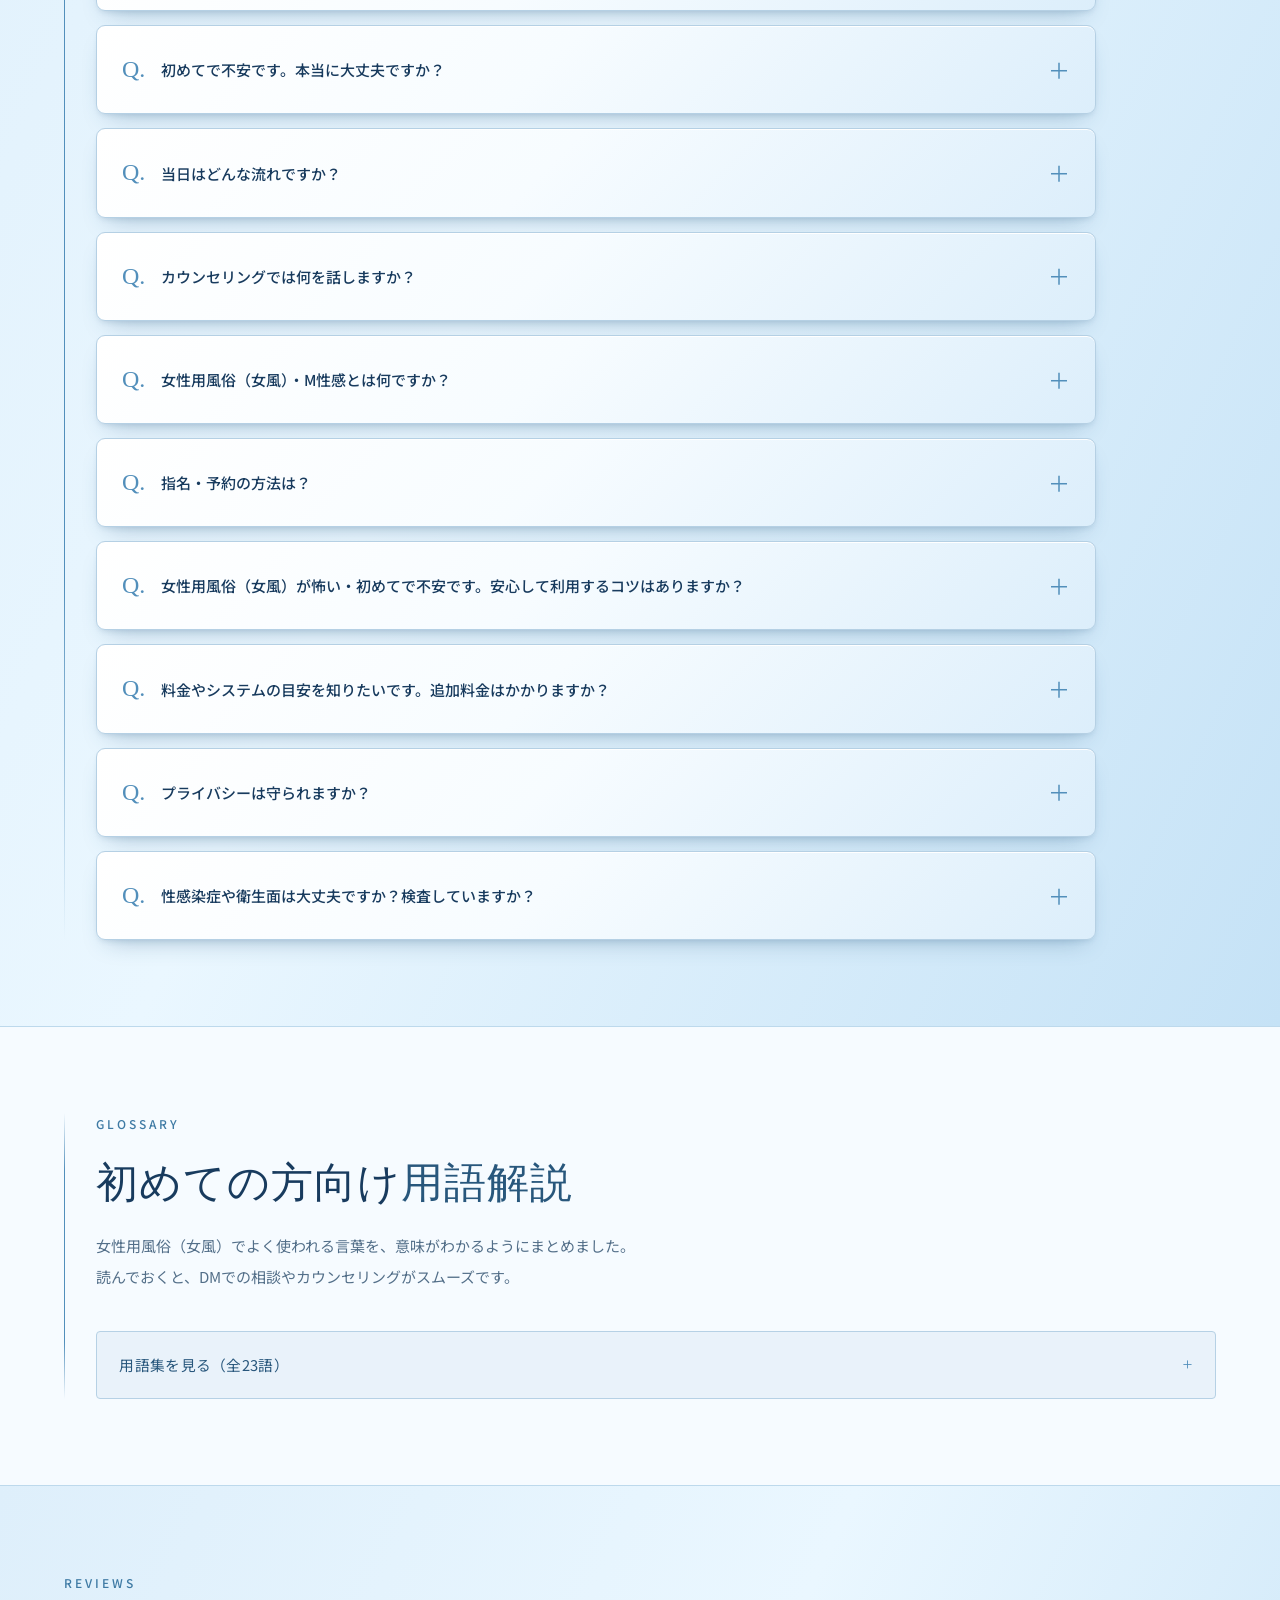
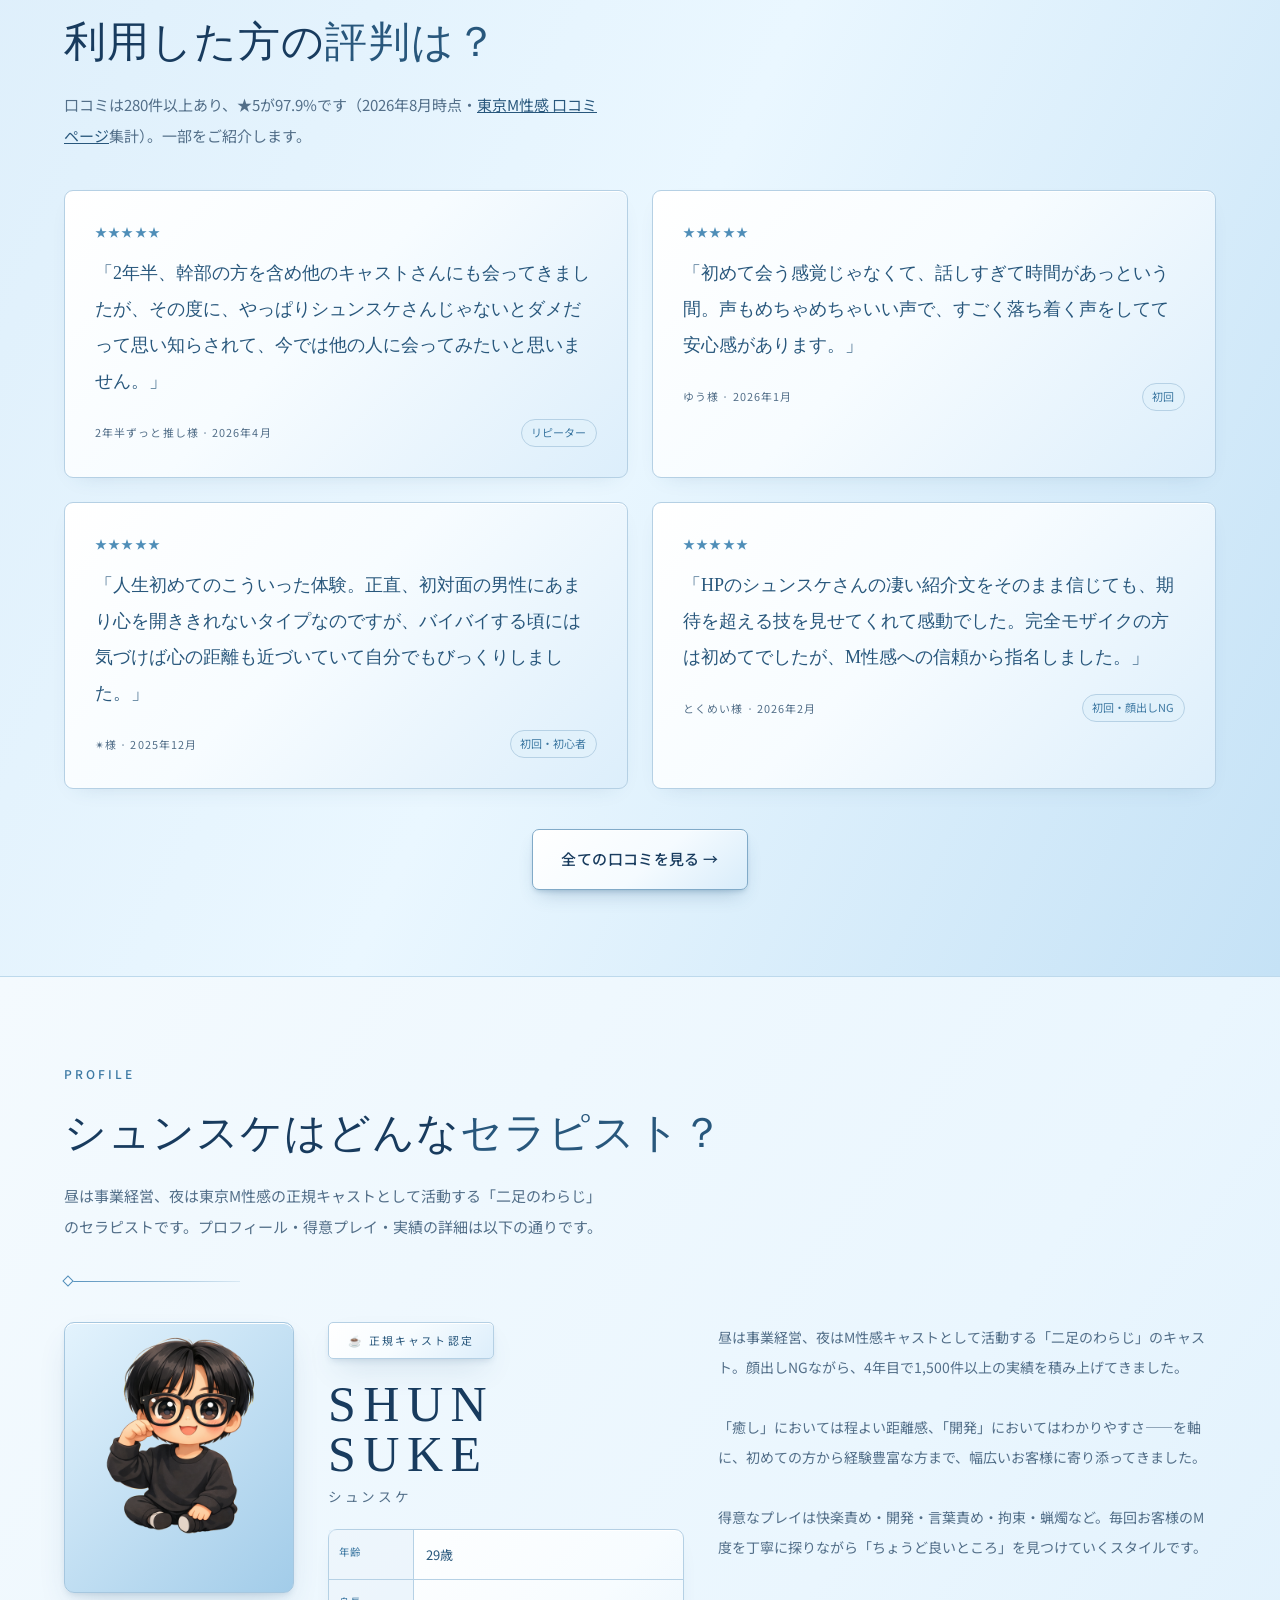
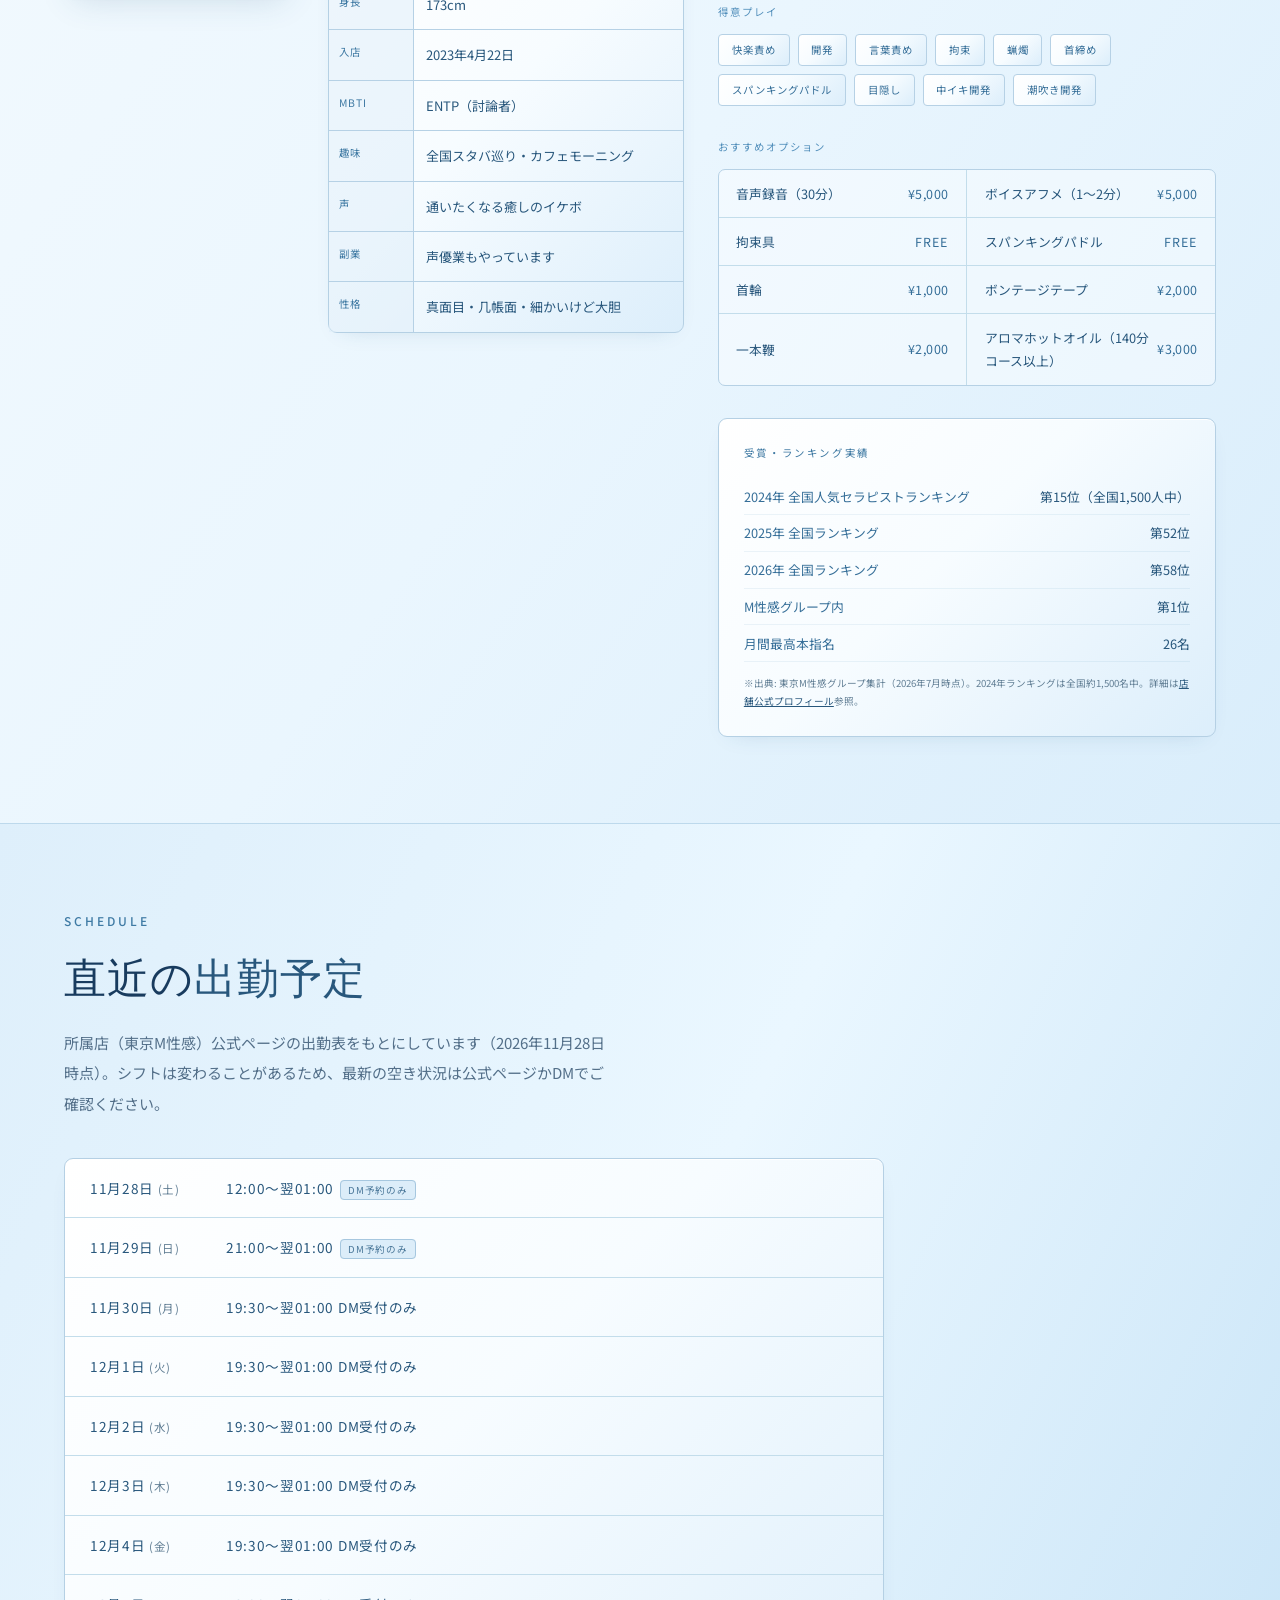
==== commit d2ce9396: "sync: 出勤予定・いいね集計を自動更新" ====
--- a/index.html
+++ b/index.html
@@ -3184,7 +3184,7 @@
 <!-- SHIFT:START -->
         <div class="shift-row" data-shift-date="2026-11-28"><span class="shift-date">11月28日<span class="shift-dow">(土)</span></span><span class="shift-time">12:00～翌01:00<span class="shift-tag">DM予約のみ</span></span></div>
         <div class="shift-row" data-shift-date="2026-11-29"><span class="shift-date">11月29日<span class="shift-dow">(日)</span></span><span class="shift-time">21:00～翌01:00<span class="shift-tag">DM予約のみ</span></span></div>
-        <div class="shift-row" data-shift-date="2026-11-30"><span class="shift-date">11月30日<span class="shift-dow">(月)</span></span><span class="shift-time">19:30～翌01:00</span></div>
+        <div class="shift-row" data-shift-date="2026-11-30"><span class="shift-date">11月30日<span class="shift-dow">(月)</span></span><span class="shift-time">19:30～翌01:00 DM受付のみ</span></div>
         <div class="shift-row" data-shift-date="2026-12-01"><span class="shift-date">12月1日<span class="shift-dow">(火)</span></span><span class="shift-time">19:30～翌01:00 DM受付のみ</span></div>
         <div class="shift-row" data-shift-date="2026-12-02"><span class="shift-date">12月2日<span class="shift-dow">(水)</span></span><span class="shift-time">19:30～翌01:00 DM受付のみ</span></div>
         <div class="shift-row" data-shift-date="2026-12-03"><span class="shift-date">12月3日<span class="shift-dow">(木)</span></span><span class="shift-time">19:30～翌01:00 DM受付のみ</span></div>
@@ -3192,6 +3192,7 @@
         <div class="shift-row" data-shift-date="2026-12-05"><span class="shift-date">12月5日<span class="shift-dow">(土)</span></span><span class="shift-time">12:00～翌01:00 DM受付のみ</span></div>
         <div class="shift-row" data-shift-date="2026-12-06"><span class="shift-date">12月6日<span class="shift-dow">(日)</span></span><span class="shift-time">17:00～翌01:00 DM受付のみ</span></div>
         <div class="shift-row" data-shift-date="2026-12-07"><span class="shift-date">12月7日<span class="shift-dow">(月)</span></span><span class="shift-time">19:30～翌01:00 DM受付のみ</span></div>
+        <div class="shift-row" data-shift-date="2026-12-08"><span class="shift-date">12月8日<span class="shift-dow">(火)</span></span><span class="shift-time">19:30～翌01:00 DM受付のみ</span></div>
         <!-- SHIFT:END -->
 </div>
 <p class="shift-note">お休みの日や掲載のない日でも、希望日があればDMで相談できます。予定が合わない時期は、テレフォンコースという選択肢もあります。</p>
